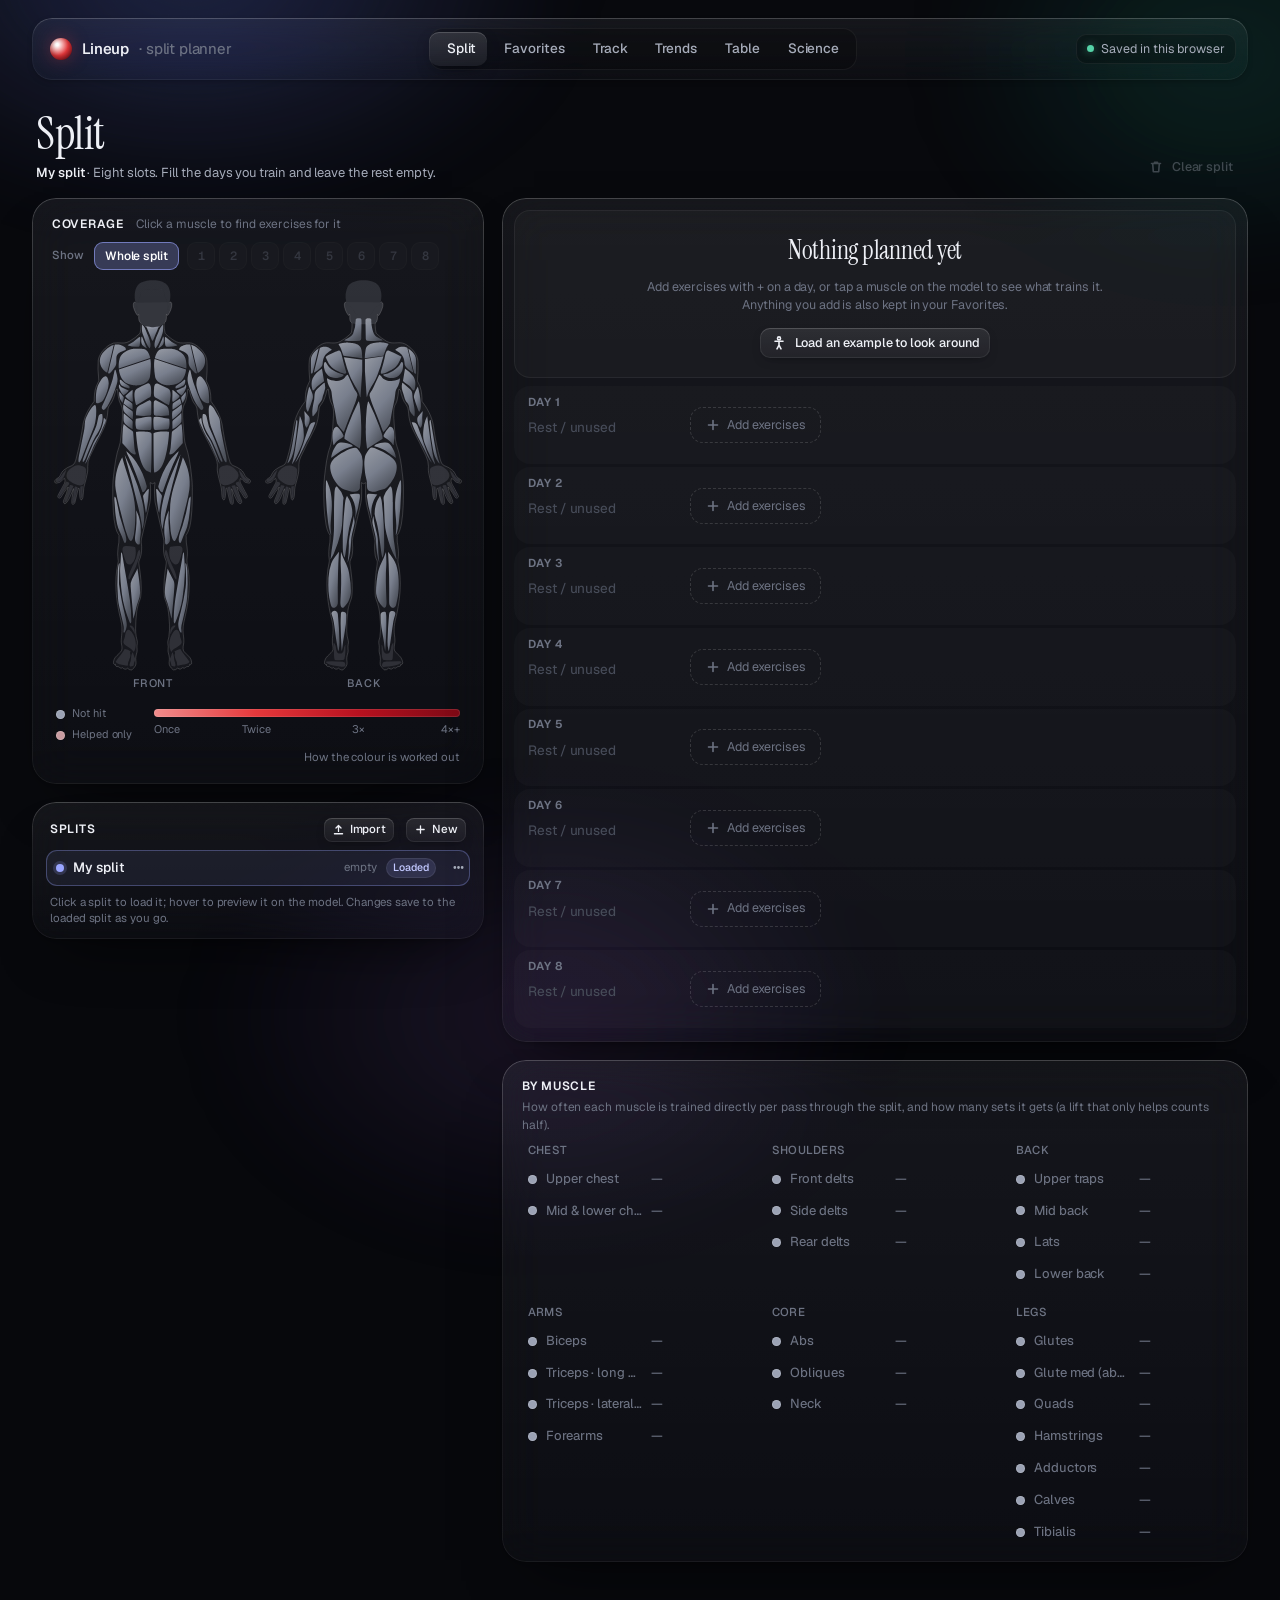
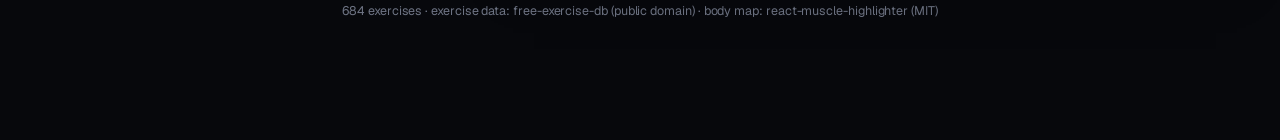
==== Lineup.html @ d013abcc "Lineup: split planner and lift tracker Plan a lifting split on a body that turns red where you train" ====
<!doctype html>
<!--
Lineup. One file: page, styles, fonts, code and data.

Exercise names, instructions and photos: free-exercise-db (public domain / Unlicense), github.com/yuhonas/free-exercise-db
Body map paths: react-muscle-highlighter 1.2.0, MIT License, Copyright (c) 2024 My Muscle Contributors.
  Permission is hereby granted, free of charge, to any person obtaining a copy of this software and associated
  documentation files (the "Software"), to deal in the Software without restriction, including without limitation
  the rights to use, copy, modify, merge, publish, distribute, sublicense, and/or sell copies of the Software, and
  to permit persons to whom the Software is furnished to do so, subject to the following conditions: The above
  copyright notice and this permission notice shall be included in all copies or substantial portions of the
  Software. THE SOFTWARE IS PROVIDED "AS IS", WITHOUT WARRANTY OF ANY KIND, EXPRESS OR IMPLIED, INCLUDING BUT NOT
  LIMITED TO THE WARRANTIES OF MERCHANTABILITY, FITNESS FOR A PARTICULAR PURPOSE AND NONINFRINGEMENT. IN NO EVENT
  SHALL THE AUTHORS OR COPYRIGHT HOLDERS BE LIABLE FOR ANY CLAIM, DAMAGES OR OTHER LIABILITY, WHETHER IN AN ACTION
  OF CONTRACT, TORT OR OTHERWISE, ARISING FROM, OUT OF OR IN CONNECTION WITH THE SOFTWARE OR THE USE OR OTHER
  DEALINGS IN THE SOFTWARE.
Fonts: Geist and Geist Mono (Vercel), Instrument Serif; SIL Open Font License 1.1.
-->

<html lang="en">
<head>
  <meta charset="utf-8">
  <meta name="viewport" content="width=device-width, initial-scale=1, viewport-fit=cover">
  <meta name="theme-color" content="#07080c">
  <title>Lineup</title>
  <link rel="icon" href="data:image/svg+xml,<svg xmlns='http://www.w3.org/2000/svg' viewBox='0 0 32 32'><defs><radialGradient id='g' cx='.32' cy='.3' r='.8'><stop offset='0' stop-color='%23fff'/><stop offset='.22' stop-color='%23f6c4c4'/><stop offset='.55' stop-color='%23e5383b'/><stop offset='1' stop-color='%237d0915'/></radialGradient></defs><circle cx='16' cy='16' r='14' fill='url(%23g)'/></svg>">
  <style>
/* ==========================================================================
   Lineup: design system (Draftboard's foundations: dark glass, aurora, grain)
   The red on the body is the colour. Everything else stays quiet.
   ========================================================================== */

@font-face { font-family: "Geist"; src: url("[data-uri]") format("woff2"); font-weight: 100 900; font-display: swap; }
@font-face { font-family: "Geist Mono"; src: url("[data-uri]") format("woff2"); font-weight: 100 900; font-display: swap; }
@font-face { font-family: "Instrument Serif"; src: url("[data-uri]") format("woff2"); font-weight: 400; font-display: swap; }
@font-face { font-family: "Instrument Serif"; src: url("[data-uri]") format("woff2"); font-weight: 400; font-style: italic; font-display: swap; }

:root {
  color-scheme: dark;

  /* surfaces */
  --bg: #07080c;
  --glass: rgba(255, 255, 255, 0.045);
  --glass-2: rgba(255, 255, 255, 0.07);
  --glass-3: rgba(255, 255, 255, 0.10);
  --line: rgba(255, 255, 255, 0.075);
  --line-2: rgba(255, 255, 255, 0.13);
  --hair: rgba(255, 255, 255, 0.06);

  /* ink */
  --ink-1: #eef0f6;
  --ink-2: #a6acba;
  --ink-3: #6d7383;
  --ink-4: #474c59;

  /* accent: a cool aurora, used sparingly */
  --accent: #9aa5ff;
  --accent-2: #7fe0cc;
  --accent-grad: linear-gradient(135deg, #b3bbff 0%, #8e9aff 42%, #78d9c6 100%);
  --accent-glow: rgba(142, 154, 255, 0.45);
  --warm: #f2b65e;

  /* status */
  --good: #55d3a7;
  --warn: #f2b65e;
  --bad: #ff8080;

  /* the body: silver until trained, then one red getting deeper (see js/metrics.js) */
  --silver: #9ba2b4;
  --heat-1: #f08c8c;
  --heat-2: #e5383b;
  --heat-3: #b8111f;
  /* charts: one series per chart, in the accent */
  --series: #9aa5ff;

  /* type */
  --font-ui: "Geist", ui-sans-serif, system-ui, -apple-system, "Segoe UI", sans-serif;
  --font-display: "Instrument Serif", "Iowan Old Style", Georgia, serif;
  --font-mono: "Geist Mono", ui-monospace, "Cascadia Mono", monospace;

  /* shape */
  --r-xl: 24px;
  --r-lg: 18px;
  --r-md: 12px;
  --r-sm: 8px;

  /* motion */
  --ease-out: cubic-bezier(.16, 1, .3, 1);
  --ease-in-out: cubic-bezier(.65, 0, .35, 1);
  --spring: linear(0, 0.009, 0.035 2.1%, 0.141 4.4%, 0.723 12.9%, 0.938 16.7%, 1.017 19.4%, 1.077 22.5%, 1.098 25.3%, 1.097 28.2%, 1.072 32.4%, 1.006 41.4%, 0.987 47.2%, 0.985 50%, 1.002 66.2%, 1);
  --spring-soft: linear(0, 0.006, 0.025 2.8%, 0.101 6.1%, 0.539 18.9%, 0.721 25.3%, 0.849 31.5%, 0.937 38.1%, 0.968 41.8%, 0.991 45.7%, 1.006 50.1%, 1.015 55%, 1.017 63.9%, 1.001 85.9%, 1);
  --t-fast: 140ms;
  --t-med: 280ms;
}

* { box-sizing: border-box; }
html, body { margin: 0; }
html { background: var(--bg); }
body {
  min-height: 100vh;
  background: var(--bg);
  color: var(--ink-1);
  font-family: var(--font-ui);
  font-size: 14px;
  line-height: 1.45;
  letter-spacing: -0.005em;
  -webkit-font-smoothing: antialiased;
  -moz-osx-font-smoothing: grayscale;
  font-feature-settings: "ss01", "cv11";
  overflow-x: hidden;
}
button, input, select, textarea { font: inherit; color: inherit; letter-spacing: inherit; }
::selection { background: rgba(154, 165, 255, 0.35); }
img { -webkit-user-drag: none; }
[hidden] { display: none !important; }

/* ---------- ambient light + grain ---------- */
.aurora { position: fixed; inset: -20vh -10vw; z-index: 0; pointer-events: none; filter: blur(60px) saturate(120%); opacity: 0.9; }
.aurora i { position: absolute; border-radius: 50%; display: block; animation: drift 38s var(--ease-in-out) infinite alternate; }
.aurora i:nth-child(1) { width: 60vw; height: 50vh; left: -5vw; top: -8vh; background: radial-gradient(closest-side, rgba(109, 124, 223, 0.30), transparent); }
.aurora i:nth-child(2) { width: 45vw; height: 45vh; right: -8vw; top: 4vh; background: radial-gradient(closest-side, rgba(45, 165, 139, 0.20), transparent); animation-duration: 46s; animation-delay: -12s; }
.aurora i:nth-child(3) { width: 55vw; height: 50vh; left: 25vw; bottom: -18vh; background: radial-gradient(closest-side, rgba(149, 101, 199, 0.16), transparent); animation-duration: 52s; animation-delay: -20s; }
@keyframes drift { to { transform: translate3d(4vw, 3vh, 0) scale(1.08); } }
.grain {
  position: fixed; inset: 0; z-index: 1; pointer-events: none; opacity: 0.06; mix-blend-mode: overlay;
  background-image: url("data:image/svg+xml;utf8,<svg xmlns='http://www.w3.org/2000/svg' width='220' height='220'><filter id='n'><feTurbulence type='fractalNoise' baseFrequency='.85' numOctaves='3' stitchTiles='stitch'/><feColorMatrix values='0 0 0 0 1  0 0 0 0 1  0 0 0 0 1  0 0 0 .9 0'/></filter><rect width='100%' height='100%' filter='url(%23n)'/></svg>");
}

/* ---------- glass primitives ---------- */
.glass {
  position: relative;
  background: linear-gradient(180deg, rgba(255, 255, 255, 0.058) 0%, rgba(255, 255, 255, 0.024) 100%);
  backdrop-filter: blur(22px) saturate(140%);
  -webkit-backdrop-filter: blur(22px) saturate(140%);
  border-radius: var(--r-xl);
  box-shadow: 0 30px 60px -32px rgba(0, 0, 0, 0.75), 0 2px 6px -2px rgba(0, 0, 0, 0.35);
}
.glass::before {
  content: ""; position: absolute; inset: 0; border-radius: inherit; padding: 1px; pointer-events: none;
  background: linear-gradient(180deg, rgba(255, 255, 255, 0.20), rgba(255, 255, 255, 0.06) 30%, rgba(255, 255, 255, 0.035) 70%, rgba(255, 255, 255, 0.06));
  -webkit-mask: linear-gradient(#000 0 0) content-box, linear-gradient(#000 0 0);
  -webkit-mask-composite: xor; mask-composite: exclude;
}

/* ---------- layout shell ---------- */
.shell { position: relative; z-index: 2; max-width: 1400px; margin: 0 auto; padding: 18px 32px 120px; }
.topbar {
  position: sticky; top: 14px; z-index: 50;
  display: grid; grid-template-columns: 1fr auto 1fr; align-items: center; gap: 16px;
  padding: 10px 12px 10px 18px; border-radius: 20px; margin-bottom: 30px;
}
.brand { display: flex; align-items: center; gap: 10px; font-weight: 560; font-size: 15px; letter-spacing: -0.01em; }
.brand-orb {
  width: 22px; height: 22px; border-radius: 50%;
  background: radial-gradient(circle at 32% 30%, #fff 0 6%, #f6c4c4 20%, #e5383b 52%, #7d0915 92%);
  box-shadow: 0 0 18px -2px rgba(229, 56, 59, 0.5), inset 0 -2px 6px rgba(0, 0, 0, 0.35);
}
.brand span { color: var(--ink-3); font-weight: 450; }
.top-right { display: flex; justify-content: flex-end; align-items: center; gap: 10px; }
.status { display: inline-flex; align-items: center; gap: 7px; height: 30px; padding: 0 11px; border-radius: 10px; font-size: 12.5px; color: var(--ink-2); background: rgba(0, 0, 0, 0.25); box-shadow: inset 0 0 0 1px var(--hair); white-space: nowrap; }
.status .dot { width: 7px; height: 7px; border-radius: 50%; background: var(--good); box-shadow: 0 0 10px -1px var(--good); transition: background var(--t-med); }
.status[data-s="saving"] .dot { background: var(--accent); box-shadow: 0 0 10px -1px var(--accent); animation: pulse 900ms var(--ease-in-out) infinite alternate; }
.status[data-s="error"] .dot, .status[data-s="older"] .dot { background: var(--warn); box-shadow: 0 0 10px -1px var(--warn); }
.status .where { margin-left: -3px; }
.status:not([data-s="saved"]) .where { display: none; }
.pop .menu-note { padding: 2px 10px 6px; font-size: 12px; line-height: 1.45; color: var(--ink-3); }
.pop .menu-note.small { padding: 4px 10px 4px; font-size: 11px; color: var(--ink-4); }
/* the one note about your data (an older copy of the file was opened), under the top bar */
#notices:empty { display: none; }
#notices { display: grid; gap: 10px; margin: -14px 0 22px; }
.notice {
  display: flex; align-items: center; gap: 12px; padding: 11px 12px 11px 15px; border-radius: 14px; font-size: 13px; line-height: 1.5; color: var(--ink-2);
  background: linear-gradient(180deg, rgba(255, 255, 255, 0.05), rgba(255, 255, 255, 0.025)); box-shadow: inset 0 0 0 1px var(--line-2);
  backdrop-filter: blur(18px); -webkit-backdrop-filter: blur(18px); animation: optIn 320ms var(--ease-out) both;
}
.notice > svg { flex: none; width: 16px; height: 16px; color: var(--ink-3); }
.notice p { margin: 0; flex: 1; min-width: 0; }
.notice p b { color: var(--ink-1); font-weight: 560; }
.notice .acts { display: flex; align-items: center; gap: 6px; flex: none; }
.notice.warn { background: linear-gradient(180deg, rgba(242, 182, 94, 0.09), rgba(242, 182, 94, 0.04)); box-shadow: inset 0 0 0 1px rgba(242, 182, 94, 0.28); }
.notice.warn > svg { color: #f2b65e; }
@media (max-width: 640px) {
  .notice { display: grid; grid-template-columns: 16px minmax(0, 1fr); align-items: start; gap: 8px 10px; }
  .notice > svg { margin-top: 3px; }
  .notice .acts { grid-column: 2; }
}
.status[role="button"] { cursor: pointer; transition: color var(--t-fast), background var(--t-fast); }
.status[role="button"]:hover, .status[role="button"]:focus-visible { color: var(--ink-1); background: rgba(255, 255, 255, 0.06); }
@keyframes pulse { to { opacity: 0.35; } }

/* segmented control with a sliding glass indicator */
.seg { position: relative; display: inline-flex; padding: 4px; border-radius: 14px; background: rgba(0, 0, 0, 0.25); box-shadow: inset 0 0 0 1px var(--hair); }
.seg button {
  position: relative; z-index: 1; border: 0; background: none; cursor: pointer; display: inline-flex; align-items: center; gap: 6px;
  padding: 7px 14px; border-radius: 10px; color: var(--ink-2); font-weight: 500; font-size: 13.5px;
  transition: color var(--t-med) var(--ease-out), transform var(--t-fast) var(--spring);
}
.seg button:hover { color: var(--ink-1); }
.seg button[aria-pressed="true"] { color: var(--ink-1); }
.seg button:active { transform: scale(0.96); }
.seg .ind {
  position: absolute; z-index: 0; top: 4px; bottom: 4px; left: 0; width: 0; border-radius: 10px;
  background: linear-gradient(180deg, rgba(255, 255, 255, 0.13), rgba(255, 255, 255, 0.06));
  box-shadow: inset 0 1px 0 rgba(255, 255, 255, 0.16), 0 6px 16px -6px rgba(0, 0, 0, 0.6);
  transition: transform 520ms var(--spring-soft), width 520ms var(--spring-soft);
}
.seg.small button { padding: 5px 11px; font-size: 12.5px; }

/* ---------- buttons ---------- */
.btn {
  display: inline-flex; align-items: center; justify-content: center; gap: 8px;
  height: 36px; padding: 0 14px; border-radius: 12px; border: 0; cursor: pointer; white-space: nowrap;
  color: var(--ink-1); font-weight: 520; font-size: 13.5px;
  background: linear-gradient(180deg, rgba(255, 255, 255, 0.085), rgba(255, 255, 255, 0.035));
  box-shadow: inset 0 0 0 1px var(--line), inset 0 1px 0 rgba(255, 255, 255, 0.10), 0 4px 12px -6px rgba(0, 0, 0, 0.6);
  transition: transform 220ms var(--spring), box-shadow var(--t-med) var(--ease-out), background var(--t-med) var(--ease-out), opacity var(--t-med), color var(--t-med);
}
.btn:hover { background: linear-gradient(180deg, rgba(255, 255, 255, 0.12), rgba(255, 255, 255, 0.05)); box-shadow: inset 0 0 0 1px var(--line-2), inset 0 1px 0 rgba(255, 255, 255, 0.14), 0 8px 18px -8px rgba(0, 0, 0, 0.6); }
.btn:active { transform: scale(0.965) translateY(0.5px); transition-duration: 90ms; }
.btn:disabled { opacity: 0.45; pointer-events: none; }
.btn.primary {
  color: #0a0c14; font-weight: 600;
  background: var(--accent-grad); background-size: 160% 100%; background-position: 0% 0;
  box-shadow: inset 0 1px 0 rgba(255, 255, 255, 0.55), inset 0 -1px 0 rgba(0, 0, 0, 0.12), 0 10px 26px -10px var(--accent-glow);
  transition: transform 220ms var(--spring), background-position 600ms var(--ease-out), box-shadow var(--t-med);
}
.btn.primary:hover { background-position: 100% 0; box-shadow: inset 0 1px 0 rgba(255, 255, 255, 0.6), 0 14px 32px -10px var(--accent-glow); }
.btn.ghost { background: none; box-shadow: none; color: var(--ink-2); }
.btn.ghost:hover { color: var(--ink-1); background: var(--glass); }
.btn.sm { height: 30px; padding: 0 11px; font-size: 12.5px; border-radius: 10px; }
.btn.xs { height: 24px; padding: 0 8px; font-size: 11.5px; border-radius: 8px; gap: 5px; }
.icon-btn { width: 34px; padding: 0; }
.btn.sm.icon-btn { width: 30px; }
.btn.xs.icon-btn { width: 24px; }
.btn svg { width: 16px; height: 16px; flex: none; }
.btn.xs svg { width: 13px; height: 13px; }
.btn.danger:hover { color: var(--bad); }
.clear-btn.confirm { color: var(--bad); box-shadow: inset 0 0 0 1px color-mix(in oklab, var(--bad) 55%, transparent); background: color-mix(in oklab, var(--bad) 10%, transparent); }
.clear-btn:disabled { opacity: 0.35; cursor: default; }

/* ---------- inputs ---------- */
.input {
  height: 36px; padding: 0 12px; border-radius: 12px; border: 0; outline: none; color: var(--ink-1);
  background: rgba(0, 0, 0, 0.28); box-shadow: inset 0 0 0 1px var(--line);
  transition: box-shadow var(--t-med) var(--ease-out), background var(--t-med);
}
.input::placeholder, textarea::placeholder { color: var(--ink-3); }
.input:focus { box-shadow: inset 0 0 0 1px rgba(154, 165, 255, 0.55), 0 0 0 4px rgba(154, 165, 255, 0.12); background: rgba(0, 0, 0, 0.35); }
.search { position: relative; display: inline-flex; }
.search > svg { position: absolute; left: 11px; top: 50%; translate: 0 -50%; width: 15px; height: 15px; color: var(--ink-3); pointer-events: none; }
.search .input { padding-left: 34px; width: 100%; }
.search kbd { position: absolute; right: 9px; top: 50%; translate: 0 -50%; font: 500 11px var(--font-mono); color: var(--ink-3); padding: 1px 6px; border-radius: 6px; box-shadow: inset 0 0 0 1px var(--line-2); pointer-events: none; }
.search .input:focus + kbd { opacity: 0; }
:focus-visible { outline: 2px solid rgba(154, 165, 255, 0.7); outline-offset: 2px; }
.input:focus-visible, textarea:focus-visible { outline: none; }
input[type="number"] { -moz-appearance: textfield; }
input[type="number"]::-webkit-inner-spin-button, input[type="number"]::-webkit-outer-spin-button { -webkit-appearance: none; margin: 0; }

/* ---------- popovers / menus ---------- */
.pop {
  position: fixed; z-index: 100; min-width: 200px; max-height: min(460px, 72vh); overflow: auto;
  padding: 6px; border-radius: 16px;
  background: linear-gradient(180deg, rgba(30, 33, 44, 0.92), rgba(18, 20, 28, 0.94));
  backdrop-filter: blur(24px) saturate(150%); -webkit-backdrop-filter: blur(24px) saturate(150%);
  box-shadow: inset 0 0 0 1px var(--line-2), inset 0 1px 0 rgba(255, 255, 255, 0.10), 0 24px 60px -16px rgba(0, 0, 0, 0.8);
  transform-origin: var(--origin, top center);
  animation: popIn 260ms var(--spring-soft) both;
  scrollbar-width: thin;
}
.pop.out { animation: popOut 150ms var(--ease-out) both; }
@keyframes popIn { from { opacity: 0; transform: translateY(-6px) scale(0.96); } }
@keyframes popOut { to { opacity: 0; transform: translateY(-4px) scale(0.98); } }
.pop .opt {
  display: flex; align-items: center; gap: 10px; width: 100%; border: 0; background: none; cursor: pointer; text-align: left;
  padding: 8px 10px; border-radius: 10px; color: var(--ink-1); font-size: 13.5px;
  animation: optIn 320ms var(--ease-out) both; animation-delay: calc(var(--i, 0) * 12ms);
  transition: background var(--t-fast), color var(--t-fast);
}
.pop .opt:hover, .pop .opt.kb { background: rgba(255, 255, 255, 0.07); }
.pop .opt:disabled { color: var(--ink-4); cursor: default; background: none; }
.pop .opt svg { width: 15px; height: 15px; color: var(--ink-3); flex: none; }
.pop .opt .check { margin-left: auto; color: var(--accent); opacity: 0; }
.pop .opt[aria-selected="true"] .check { opacity: 1; }
.pop .opt.danger { color: var(--bad); }
.pop .opt.danger svg { color: var(--bad); }
.pop .opt .hint { margin-left: auto; color: var(--ink-3); font-size: 12px; }
.pop .sep { height: 1px; background: var(--hair); margin: 6px 4px; }
.pop .head { padding: 8px 10px 4px; font-size: 11.5px; color: var(--ink-3); font-weight: 500; display: flex; align-items: center; gap: 8px; }
@keyframes optIn { from { opacity: 0; transform: translateY(-3px); } }
.pop .search { display: flex; margin: 2px 2px 6px; }

/* ---------- typography ---------- */
.display { font-family: var(--font-display); font-weight: 400; letter-spacing: -0.01em; }
.sub { color: var(--ink-3); font-size: 12.5px; }
.eyebrow { font-size: 11.5px; color: var(--ink-3); font-weight: 520; letter-spacing: 0.02em; text-transform: uppercase; }
.num { font-variant-numeric: tabular-nums; }
.mono-t { font-family: var(--font-mono); font-size: 12px; }
.page-head { display: flex; align-items: flex-end; justify-content: space-between; gap: 18px; margin: 4px 4px 16px; }
.page-head h1 { margin: 0; font-size: 46px; line-height: 1; }
.page-head h2 { margin: 0; font-size: 36px; line-height: 1; }
.page-head .sub { margin-top: 8px; font-size: 13px; color: var(--ink-2); }
.page-head .sub b { color: var(--ink-1); font-weight: 540; }

.chip {
  display: inline-flex; align-items: center; gap: 6px; height: 24px; padding: 0 9px; border-radius: 999px;
  font-size: 12px; font-weight: 520; color: var(--ink-1); background: var(--glass-2); box-shadow: inset 0 0 0 1px var(--line);
  white-space: nowrap; border: 0;
}
.chip svg { width: 12px; height: 12px; }
.chip.good { color: var(--good); background: rgba(85, 211, 167, 0.10); box-shadow: inset 0 0 0 1px rgba(85, 211, 167, 0.22); }
.chip.muted { color: var(--ink-3); background: rgba(255, 255, 255, 0.03); }
.chip.warn { color: var(--warn); background: rgba(242, 182, 94, 0.09); box-shadow: inset 0 0 0 1px rgba(242, 182, 94, 0.24); }

/* entrance choreography */
.enter { animation: rise 640ms var(--ease-out) both; animation-delay: calc(var(--i, 0) * 50ms); }
@keyframes rise { from { opacity: 0; transform: translateY(10px); filter: blur(5px); } to { opacity: 1; transform: none; filter: blur(0); } }

/* smooth height expansion */
.collapse { display: grid; grid-template-rows: 0fr; transition: grid-template-rows 460ms var(--ease-out); }
.collapse > .inner { overflow: hidden; min-height: 0; }
.collapse.open { grid-template-rows: 1fr; }
.collapse > .inner > * { opacity: 0; transform: translateY(-6px); transition: opacity 260ms var(--ease-out), transform 360ms var(--ease-out); }
.collapse.open > .inner > * { opacity: 1; transform: none; transition-delay: 90ms; }

/* ---------- small shared bits ---------- */
#nav { justify-self: center; }
.head-actions { display: flex; align-items: center; gap: 8px; flex-wrap: wrap; justify-content: flex-end; }
.input.select { padding-right: 28px; appearance: none; -webkit-appearance: none; cursor: pointer; max-width: 100%;
  background-image: url("data:image/svg+xml;utf8,<svg xmlns='http://www.w3.org/2000/svg' viewBox='0 0 16 16' fill='none' stroke='%23a6acba' stroke-width='1.6' stroke-linecap='round' stroke-linejoin='round'><path d='m4 6 4 4 4-4'/></svg>");
  background-repeat: no-repeat; background-position: right 8px center; background-size: 14px; }
.input.select option, .input.select optgroup { background: #171a23; color: var(--ink-1); }
/* the muscle dropdown: group names are choices too, with their muscles indented under them */
.msel { display: inline-flex; align-items: center; width: 190px; text-align: left; font: inherit; font-size: 13.5px; color: var(--ink-1); }
.msel .ms-v { overflow: hidden; text-overflow: ellipsis; white-space: nowrap; }
.msel[aria-expanded="true"] { box-shadow: inset 0 0 0 1px rgba(154, 165, 255, 0.55), 0 0 0 4px rgba(154, 165, 255, 0.12); }
.pk-top .msel { width: 150px; }
.msel-pop {
  position: fixed; z-index: 120; overflow: auto; padding: 6px; border-radius: 14px; outline: none; scrollbar-width: thin;
  background: linear-gradient(180deg, rgba(30, 33, 44, 0.96), rgba(18, 20, 28, 0.97));
  backdrop-filter: blur(24px) saturate(150%); -webkit-backdrop-filter: blur(24px) saturate(150%);
  box-shadow: inset 0 0 0 1px var(--line-2), inset 0 1px 0 rgba(255, 255, 255, 0.10), 0 24px 60px -16px rgba(0, 0, 0, 0.85);
  transform-origin: var(--origin, top center); animation: popIn 200ms var(--spring-soft) both;
}
.ms-o { padding: 6px 10px; border-radius: 8px; font-size: 13px; line-height: 1.3; color: var(--ink-2); cursor: pointer; user-select: none; }
.ms-o.grp { margin-top: 4px; font-weight: 640; color: var(--ink-1); }
.ms-o.mus { padding-left: 24px; }
.ms-o.kb { background: rgba(255, 255, 255, 0.07); color: var(--ink-1); }
.ms-o[aria-selected="true"] { color: #fff; background: rgba(154, 165, 255, 0.22); }
.ms-o[aria-selected="true"].kb { background: rgba(154, 165, 255, 0.30); }
.input.date, .cell.date { color-scheme: dark; font-variant-numeric: tabular-nums; }
.input.wide { width: 100%; }
.grow { flex: 1; }
.link { border: 0; background: none; padding: 0; color: var(--ink-1); cursor: pointer; font: inherit; text-align: left; }
.link:hover { color: #c3c9ff; text-decoration: underline; text-underline-offset: 3px; }
.chip .sw, .cov-row .sw { width: 9px; height: 9px; border-radius: 50%; flex: none; background: var(--silver); box-shadow: inset 0 0 0 1px rgba(255, 255, 255, 0.18); }
.chips { display: flex; flex-wrap: wrap; gap: 6px; }
.ss-t { font-size: 12px; font-weight: 600; letter-spacing: 0.06em; text-transform: uppercase; color: var(--ink-1); }
.h-section { font-size: 14px; font-weight: 560; letter-spacing: -0.01em; }
.page-head.sub-head { margin-top: 44px; }
.foot-note { text-align: center; margin-top: 40px; }
.card { padding: 22px 24px; }
.loading { display: grid; place-items: center; min-height: 50vh; color: var(--ink-3); gap: 12px; }
.spinner { width: 26px; height: 26px; border-radius: 50%; border: 2px solid rgba(255, 255, 255, 0.1); border-top-color: var(--accent); animation: spin 800ms linear infinite; }
@keyframes spin { to { transform: rotate(360deg); } }
.empty { display: grid; justify-items: center; gap: 8px; text-align: center; padding: 26px 16px 22px; color: var(--ink-2); }
.empty .display { font-size: 26px; color: var(--ink-1); }
.empty .sub { max-width: 460px; }
.empty .btn { margin-top: 6px; }

/* ==========================================================================
   Exercise tile: a crop of the body with the trained muscles lit
   ========================================================================== */
.xf {
  --sz: 64px;
  position: relative; flex: none; width: var(--sz); height: var(--sz);
  border-radius: calc(var(--sz) * 0.22);
  background: radial-gradient(120% 120% at 28% 12%, rgba(255, 255, 255, 0.10), rgba(255, 255, 255, 0.02) 62%), #10121a;
  box-shadow: 0 10px 18px -12px rgba(0, 0, 0, 0.9);
  transition: transform 320ms var(--spring), box-shadow var(--t-med) var(--ease-out);
}
.xf::after { /* glass ring: bright on top, deep at the bottom */
  content: ""; position: absolute; inset: 0; border-radius: inherit; padding: 1.5px; pointer-events: none;
  background: linear-gradient(165deg, rgba(255, 255, 255, 0.42), rgba(255, 255, 255, 0.12) 40%, rgba(255, 255, 255, 0.05));
  -webkit-mask: linear-gradient(#000 0 0) content-box, linear-gradient(#000 0 0);
  -webkit-mask-composite: xor; mask-composite: exclude;
}
.xf .port { display: block; width: 100%; height: 100%; border-radius: inherit; object-fit: cover; }
.xf.blank { background: rgba(255, 255, 255, 0.03); box-shadow: inset 0 0 0 1px var(--line); }
.xf .eqb {
  position: absolute; top: -5px; right: -5px; z-index: 2; width: clamp(17px, calc(var(--sz) * 0.32), 24px); aspect-ratio: 1; border-radius: 34%;
  display: grid; place-items: center; color: var(--ink-2); background: rgba(16, 18, 26, 0.94); box-shadow: inset 0 0 0 1px var(--line-2), 0 2px 5px -1px rgba(0, 0, 0, 0.6);
}
.xf .eqb svg { width: 72%; height: 72%; }
.xf .mk { position: absolute; left: -5px; top: -5px; z-index: 2; width: 17px; height: 17px; border-radius: 6px; display: grid; place-items: center; box-shadow: 0 2px 6px -1px rgba(0, 0, 0, 0.6); }
.xf .mk svg { width: 11px; height: 11px; stroke-width: 2.2; }
.xf .mk.in-split { background: linear-gradient(180deg, #9ff0de, #6fd6c1); color: #0b1512; }
.xf .mk.is-fav { background: linear-gradient(180deg, #ffe1ad, #f2b65e); color: #2a1a00; }
.xf .sets {
  position: absolute; left: 3px; bottom: 3px; z-index: 2;
  font: 650 9.5px/1 var(--font-mono); letter-spacing: 0.02em; padding: 3px 4px 2px; border-radius: 5px;
  color: #e6e9f2; background: rgba(8, 9, 14, 0.82); box-shadow: inset 0 0 0 1px var(--line-2);
}

/* tile + name */
.bx {
  display: grid; justify-items: center; align-content: start; gap: 6px; padding: 8px 2px 5px; width: 78px; border-radius: 14px; border: 0; background: none; cursor: pointer;
  color: var(--ink-2); font-size: 11.5px; min-width: 0;
  transition: background var(--t-fast), color var(--t-fast);
}
.bx:hover { background: rgba(255, 255, 255, 0.04); color: var(--ink-1); }
.bx:hover .xf { transform: translateY(-2px); }
.bx .nm { display: -webkit-box; -webkit-line-clamp: 2; -webkit-box-orient: vertical; overflow: hidden; text-align: center; line-height: 1.22; max-width: 100%; padding: 0 2px; min-height: 2.44em; }
.bx .cap { margin-top: -3px; font: 500 10px/1 var(--font-mono); color: var(--ink-3); }
.bx-wrap { position: relative; transition: opacity var(--t-med); }
.bx-wrap.dragging { opacity: 0.4; }
.bx-wrap.dim { opacity: 0.25; }
.bx-wrap.before::before { content: ""; position: absolute; left: -3px; top: 8px; bottom: 30px; width: 2px; border-radius: 2px; background: var(--accent); box-shadow: 0 0 10px var(--accent-glow); }
.bx-wrap .rx {
  position: absolute; top: 2px; left: 4px; z-index: 3; width: 20px; height: 20px; border-radius: 7px; border: 0; cursor: pointer;
  display: grid; place-items: center; color: var(--ink-2); background: rgba(10, 12, 18, 0.88); box-shadow: inset 0 0 0 1px var(--line-2);
  opacity: 0; transition: opacity var(--t-fast), color var(--t-fast);
}
.bx-wrap .rx svg { width: 11px; height: 11px; }
.bx-wrap:hover .rx, .bx-wrap .rx:focus-visible { opacity: 1; }
.bx-wrap .rx:hover { color: var(--bad); }
.bx-wrap .rx.star { top: 3px; left: 4px; width: 17px; height: 17px; border-radius: 6px; }
.bx-wrap .rx.star:hover { color: #f2b65e; }
.bx-wrap .rx.star.on { opacity: 1; background: linear-gradient(180deg, #ffe1ad, #f2b65e); color: #2a1a00; box-shadow: 0 2px 6px -1px rgba(0, 0, 0, 0.6); }

/* panels + rows (days on Split, muscle groups on Favorites) */
.box-panel { padding: 18px 20px 22px; }
.box-toolbar { display: flex; flex-wrap: wrap; align-items: center; gap: 10px; margin-bottom: 18px; }
.box-toolbar .search { flex: 1 1 260px; max-width: 380px; }
.lanes { display: grid; gap: 3px; }
.lane {
  display: grid; grid-template-columns: 148px minmax(0, 1fr); gap: 14px; align-items: center;
  padding: 4px 10px 4px 14px; border-radius: 16px; background: rgba(255, 255, 255, 0.018); box-shadow: inset 0 0 0 1px transparent;
  transition: background var(--t-fast), box-shadow var(--t-fast);
}
.lane:hover { background: rgba(255, 255, 255, 0.03); }
.lane.over { background: rgba(154, 165, 255, 0.08); box-shadow: inset 0 0 0 1px rgba(154, 165, 255, 0.45); }
/* picking days to show on the model: the picked rows are outlined, the rest step back */
.days .lane:not(.empty-lane) { cursor: pointer; }
.days .lane .day-name { cursor: text; }
.days .lane-label .ln, .days .lane-label .lc { user-select: none; }
.lane.shown { background: rgba(154, 165, 255, 0.07); box-shadow: inset 0 0 0 1px rgba(154, 165, 255, 0.42); }
.lane.shown:hover { background: rgba(154, 165, 255, 0.10); }
.lane.shown .lane-label .ln { color: #c3c9ff; }
.lanes.filtering .lane:not(.shown) > * { opacity: 0.42; transition: opacity var(--t-med); }
.lanes.filtering .lane:not(.shown):hover > *, .lanes.filtering .lane:not(.shown):focus-within > * { opacity: 1; }
.lane-label { display: grid; gap: 2px; align-self: center; min-width: 0; }
.lane-label .ln { display: flex; align-items: center; gap: 4px; min-height: 24px; font-size: 11.5px; font-weight: 640; letter-spacing: 0.07em; text-transform: uppercase; color: var(--ink-1); }
.lane-more { opacity: 0.4; color: var(--ink-2); transition: opacity var(--t-fast), color var(--t-fast), background var(--t-fast); }
.lane:hover .lane-more, .lane-more:focus-visible { opacity: 1; }
.im-note { padding: 2px 10px 6px; font-size: 11.5px; line-height: 1.45; color: var(--ink-3); white-space: normal; }
.lane-label .lc { display: flex; align-items: baseline; gap: 6px; color: var(--ink-3); font-size: 11.5px; min-height: 18px; }
.lane-label .lc b { font-size: 15px; font-weight: 560; color: var(--ink-2); }
.lane.empty-lane .lane-label .ln { color: var(--ink-3); }
.lane-units { display: flex; flex-wrap: wrap; align-items: flex-start; gap: 2px 2px; min-height: 52px; }
.lane.empty-lane .lane-units { align-items: center; }
.day-name {
  width: 100%; border: 0; outline: none; background: none; padding: 2px 5px; margin-left: -5px; border-radius: 7px;
  font-size: 13.5px; font-weight: 540; color: var(--ink-1); transition: background var(--t-fast);
}
.day-name::placeholder { color: var(--ink-4); font-weight: 450; }
.day-name:hover { background: rgba(255, 255, 255, 0.04); }
.day-name:focus { background: rgba(0, 0, 0, 0.25); box-shadow: inset 0 0 0 1px rgba(154, 165, 255, 0.4); }
.lane-add {
  width: 40px; height: 40px; border-radius: 13px; border: 1px dashed rgba(255, 255, 255, 0.14); background: none; cursor: pointer; color: var(--ink-3);
  display: inline-flex; align-items: center; justify-content: center; gap: 6px; margin: 18px 0 0 8px; font-size: 12.5px; align-self: flex-start;
  transition: border-color var(--t-med), color var(--t-med), background var(--t-med), opacity var(--t-med);
}
.lane-add svg { width: 16px; height: 16px; }
.lane-add:hover { border-color: rgba(154, 165, 255, 0.55); color: var(--ink-1); background: rgba(154, 165, 255, 0.06); }
.lane:not(.empty-lane) .lane-add { opacity: 0.45; }
.lane:hover .lane-add, .lane-add:focus-visible { opacity: 1; }
.lane.empty-lane .lane-add { width: auto; padding: 0 14px; margin: 0; align-self: center; height: 36px; }

/* ==========================================================================
   Split: the model + the days
   ========================================================================== */
.split-grid { display: grid; grid-template-columns: 452px minmax(0, 1fr); gap: 18px; align-items: start; }
.split-left { display: grid; gap: 18px; align-content: start; }
.split-left.stick { position: sticky; top: 88px; }
.split-right { display: grid; gap: 18px; min-width: 0; }
.cover { padding: 18px 18px 16px; }
.cover-head { display: flex; flex-wrap: wrap; align-items: baseline; gap: 4px 12px; padding: 0 2px; margin-bottom: 8px; }
.cover-head .sub { font-size: 12px; }
.cover-head .grow { flex: 1; }
.cover.previewing .cover-head .sub { color: #c3c9ff; }

/* saved splits */
.splits-card { padding: 16px 14px 12px; }
.splits-card .cover-head { align-items: center; padding: 0 4px; }
.splits-card .cover-head .btn svg { width: 13px; height: 13px; }
.sp-list { display: grid; gap: 2px; }
.sp-row { display: flex; align-items: center; gap: 2px; border-radius: 11px; transition: background var(--t-fast), box-shadow var(--t-fast); }
.sp-row:hover { background: rgba(255, 255, 255, 0.04); }
.sp-row.on { background: rgba(154, 165, 255, 0.08); box-shadow: inset 0 0 0 1px rgba(154, 165, 255, 0.32); }
.sp-main { flex: 1; min-width: 0; display: flex; align-items: center; gap: 9px; padding: 8px 8px 8px 10px; border: 0; background: none; cursor: pointer; text-align: left; font: inherit; color: var(--ink-2); border-radius: 11px; }
.sp-row.on .sp-main { cursor: default; color: var(--ink-1); }
.sp-main .dot { width: 8px; height: 8px; border-radius: 50%; flex: none; box-shadow: inset 0 0 0 1.5px var(--ink-4); }
.sp-row.on .sp-main .dot { background: #9aa5ff; box-shadow: 0 0 0 3px rgba(154, 165, 255, 0.18); }
.sp-main .nm { font-size: 13.5px; font-weight: 540; overflow: hidden; text-overflow: ellipsis; white-space: nowrap; min-width: 0; }
.sp-main .mt { margin-left: auto; font-size: 11.5px; color: var(--ink-3); white-space: nowrap; flex: none; }
.sp-main .chip.loaded { flex: none; height: 20px; padding: 0 7px; font-size: 10.5px; color: #c3c9ff; background: rgba(154, 165, 255, 0.14); }
.sp-more { opacity: 0.45; flex: none; }
.sp-row:hover .sp-more, .sp-row.on .sp-more, .sp-more:focus-visible { opacity: 1; }
.sp-note { margin: 8px 4px 0; font-size: 11.5px; line-height: 1.45; color: var(--ink-3); }
.input.sp-name { height: 30px; width: 190px; font-size: 13px; padding: 0 9px; }
.page-head .split-name { color: var(--ink-1); }

/* share and import */
.share { display: grid; gap: 10px; padding: 8px 8px 6px; }
.share .sh-t { font-size: 14.5px; font-weight: 580; color: var(--ink-1); }
.share .sh-sub, .share .sh-what { font-size: 12.5px; line-height: 1.5; color: var(--ink-3); white-space: normal; }
.share .sh-err { font-size: 12.5px; line-height: 1.45; color: var(--bad); }
.share .sh-err:empty { display: none; }
.input.code { width: 100%; height: auto; min-height: 76px; padding: 9px 10px; resize: vertical; font: 11.5px/1.45 var(--font-mono); word-break: break-all; color: var(--ink-2); }
.share .sh-acts { display: flex; flex-wrap: wrap; align-items: center; gap: 8px; }
.fav-prev { display: grid; grid-template-columns: repeat(2, minmax(0, 1fr)); gap: 4px 10px; max-height: 264px; overflow: auto; scrollbar-width: thin; padding: 2px; }
.fav-prev .fp { display: flex; align-items: center; gap: 8px; min-width: 0; font-size: 12.5px; color: var(--ink-1); }
.fav-prev .fp span { overflow: hidden; text-overflow: ellipsis; white-space: nowrap; }
.fav-prev .fp.have { opacity: 0.5; }
.cover-head .chip.scope { align-self: center; color: #c3c9ff; background: rgba(154, 165, 255, 0.14); box-shadow: inset 0 0 0 1px rgba(154, 165, 255, 0.4); }
.cover-show { display: flex; flex-wrap: wrap; align-items: center; gap: 6px 8px; padding: 0 2px; margin: 2px 0 10px; }
/* while another split is previewed, the day picks (which belong to the loaded split) step back */
.cover.previewing .cover-show { opacity: 0.35; transition: opacity var(--t-fast); }
.cover-show .lbl { font-size: 11.5px; color: var(--ink-3); font-weight: 520; margin-right: 2px; }
.cover-show .all {
  height: 28px; padding: 0 11px; border-radius: 9px; border: 0; cursor: pointer; font: 540 12px var(--font-ui); color: var(--ink-2); white-space: nowrap;
  background: rgba(255, 255, 255, 0.04); box-shadow: inset 0 0 0 1px var(--hair); transition: background var(--t-fast), color var(--t-fast);
}
.cover-show .all:hover { background: rgba(255, 255, 255, 0.10); color: var(--ink-1); }
.cover-show .all[aria-pressed="true"] { color: #fff; background: rgba(154, 165, 255, 0.26); box-shadow: inset 0 0 0 1px rgba(154, 165, 255, 0.6); }
.days { padding: 12px 12px 14px; }
.split-empty { display: grid; justify-items: center; gap: 8px; text-align: center; padding: 22px 16px 20px; margin-bottom: 8px; color: var(--ink-2); border-radius: 16px; background: rgba(255, 255, 255, 0.025); box-shadow: inset 0 0 0 1px var(--hair); }
.split-empty .display { font-size: 26px; color: var(--ink-1); }
.split-empty .sub { max-width: 480px; }
.split-empty .btn { margin-top: 6px; }

/* the body */
@property --c { syntax: "<color>"; inherits: true; initial-value: #9ba2b4; }
.bodymap { display: grid; grid-template-columns: 1fr 1fr; gap: 6px; }
.bm-view { margin: 0; display: grid; justify-items: center; gap: 2px; }
.bm-view figcaption { font-size: 11px; color: var(--ink-3); font-weight: 520; letter-spacing: 0.05em; text-transform: uppercase; }
.bm-svg { display: block; width: 100%; height: auto; overflow: visible; }
.bm-grad { --c: var(--silver); transition: --c 560ms var(--ease-out); }
.bm-grad .g0 { stop-color: color-mix(in oklab, var(--c) 62%, white); }
.bm-grad .g1 { stop-color: var(--c); }
.bm-grad .g2 { stop-color: color-mix(in oklab, var(--c) 70%, black); }
.bm-out { fill: rgba(255, 255, 255, 0.03); stroke: rgba(255, 255, 255, 0.16); stroke-width: 1px; vector-effect: non-scaling-stroke; }
.bm-base path { fill: rgba(214, 220, 235, 0.13); }
.mz { opacity: 0.74; stroke: rgba(255, 255, 255, 0.0); stroke-width: 1px; vector-effect: non-scaling-stroke; transition: opacity 420ms var(--ease-out), filter var(--t-fast); }
.mz.lit { opacity: 1; }
.pickable .mz { cursor: pointer; }
.mz.hov { opacity: 1; stroke: rgba(255, 255, 255, 0.95); stroke-width: 1.4px; filter: brightness(1.18); }
.mz.sel { opacity: 1; stroke: #c3c9ff; stroke-width: 1.8px; }
.bodymap.previewing .mz:not(.pv1):not(.pv2) { opacity: 0.22; }
.mz.pv1 { opacity: 1; stroke: #fff; stroke-width: 1.6px; filter: brightness(1.15); }
.mz.pv2 { opacity: 0.85; stroke: rgba(255, 255, 255, 0.55); stroke-width: 1px; }
.bodymap.mini { max-width: 190px; gap: 2px; }
.bodymap.mini figcaption { display: none; }
.bodymap.mini .mz { opacity: 0.4; }
.bodymap.mini .mz.lit { opacity: 1; }
.bm-tip {
  position: fixed; z-index: 110; pointer-events: none; opacity: 0; display: grid; gap: 1px; padding: 7px 10px; border-radius: 10px; font-size: 12px; white-space: nowrap;
  background: rgba(20, 22, 30, 0.96); box-shadow: inset 0 0 0 1px var(--line-2), 0 10px 24px -8px rgba(0, 0, 0, 0.8); transition: opacity var(--t-fast);
}
.bm-tip.on { opacity: 1; }
.bm-tip b { font-weight: 560; font-size: 13px; }
.bm-tip span { color: var(--ink-2); }

.legend { margin: 14px 6px 2px; display: grid; grid-template-columns: auto minmax(0, 1fr); gap: 6px 22px; align-items: start; }
.legend .keys { display: grid; gap: 5px; font-size: 11px; color: var(--ink-3); }
.legend .key { display: inline-flex; align-items: center; gap: 7px; white-space: nowrap; }
.legend .key .sw { width: 9px; height: 9px; border-radius: 50%; flex: none; box-shadow: inset 0 0 0 1px rgba(255, 255, 255, 0.18); }
.legend .scale { padding-top: 3px; }
.legend .bar { height: 8px; border-radius: 99px; box-shadow: inset 0 0 0 1px rgba(255, 255, 255, 0.10); }
.legend .ticks { position: relative; height: 18px; margin-top: 5px; font-size: 11px; color: var(--ink-3); }
.legend .ticks span { position: absolute; top: 0; translate: -50% 0; white-space: nowrap; }
.legend .ticks span:first-child { translate: 0 0; }
.legend .ticks span:last-child { translate: -100% 0; }
.legend .how { grid-column: 1 / -1; justify-self: end; font-size: 11.5px; color: var(--ink-3); }

/* by muscle */
.cov-card { padding: 18px 18px 14px; }
.cov-cols { display: grid; grid-template-columns: repeat(3, minmax(0, 1fr)); gap: 14px 22px; margin-top: 6px; }
.cov-group { display: grid; gap: 1px; align-content: start; }
.cov-group .eyebrow { padding: 0 8px 4px; }
.cov-row {
  display: grid; grid-template-columns: auto minmax(0, 1fr) auto 62px; align-items: center; gap: 9px; padding: 6px 8px; border: 0; border-radius: 9px; background: none; cursor: pointer;
  color: var(--ink-1); font-size: 13px; text-align: left; transition: background var(--t-fast);
}
.cov-row:hover, .cov-row.hov { background: rgba(255, 255, 255, 0.06); }
.cov-row .nm { overflow: hidden; text-overflow: ellipsis; white-space: nowrap; }
.cov-row .fq { font-weight: 600; color: var(--ink-1); }
.cov-row .st { color: var(--ink-3); font-size: 12px; text-align: right; }
.cov-row.none .nm, .cov-row.none .fq { color: var(--ink-3); font-weight: 450; }

/* ==========================================================================
   Picker + small menus
   ========================================================================== */
.pop.picker-pop { padding: 8px; overflow: hidden; display: flex; max-height: min(620px, 82vh); }
.picker { display: flex; flex-direction: column; gap: 6px; min-height: 0; width: 100%; }
.pk-top { display: grid; grid-template-columns: minmax(0, 1fr) auto; gap: 6px; }
.pk-top .search { margin: 0; }
.pk-top .select { max-width: 150px; }
.pk-zone { padding: 9px 11px; border-radius: 12px; background: rgba(255, 255, 255, 0.04); box-shadow: inset 0 0 0 1px var(--hair); font-size: 12.5px; color: var(--ink-2); line-height: 1.5; }
.pk-zone .zt { font-size: 14px; font-weight: 560; color: var(--ink-1); }
.pk-zone .zt span { display: block; font-size: 12px; font-weight: 450; color: var(--ink-3); }
.pk-zone .zs { margin-top: 3px; }
.pk-zone .zs b { color: var(--ink-1); }
.pk-zone .zs.zg { display: flex; flex-wrap: wrap; gap: 3px 12px; margin-top: 5px; }
.pk-zone .zs.zg span { white-space: nowrap; }
.pk-zone .zs.zg span.none, .pk-zone .zs.zg span.none b { color: var(--ink-3); font-weight: 450; }
.pk-hint { padding: 2px 4px; font-size: 12px; color: var(--ink-3); }
.pk-days { display: flex; align-items: center; gap: 9px; padding: 2px 4px; }
.pk-days .lbl { font-size: 11.5px; color: var(--ink-3); font-weight: 520; }
.pk-days .dname { font-size: 12px; color: var(--ink-2); overflow: hidden; text-overflow: ellipsis; white-space: nowrap; }
.pk-list { overflow: auto; min-height: 90px; scrollbar-width: thin; margin: 0 -2px; padding: 0 2px; }
.daypick { display: flex; gap: 4px; }
.daypick button {
  width: 28px; height: 28px; border-radius: 9px; border: 0; cursor: pointer; font: 560 12px var(--font-mono); color: var(--ink-3);
  background: rgba(255, 255, 255, 0.04); box-shadow: inset 0 0 0 1px var(--hair); transition: background var(--t-fast), color var(--t-fast), transform 200ms var(--spring);
}
.daypick button.used { color: var(--ink-1); }
.daypick button:hover:not(:disabled) { background: rgba(255, 255, 255, 0.10); }
.daypick button:active { transform: scale(0.92); }
.daypick button[aria-pressed="true"] { color: #fff; background: rgba(154, 165, 255, 0.26); box-shadow: inset 0 0 0 1px rgba(154, 165, 255, 0.6); }
.daypick button:disabled { opacity: 0.35; cursor: default; }
.assign-sub { padding: 10px 10px 4px; font-size: 11px; font-weight: 600; letter-spacing: 0.06em; text-transform: uppercase; color: var(--ink-2); }

.res-list { display: grid; gap: 1px; align-content: start; }
.res {
  display: grid; grid-template-columns: 38px minmax(0, 1fr) auto; align-items: center; gap: 12px;
  width: 100%; padding: 7px 8px; border: 0; border-radius: 12px; background: none; cursor: pointer; text-align: left; color: var(--ink-1);
  animation: optIn 280ms var(--ease-out) both; animation-delay: calc(var(--i, 0) * 10ms);
}
.res:hover { background: rgba(255, 255, 255, 0.07); }
.res.on { background: rgba(127, 224, 204, 0.06); }
.res .t { font-weight: 540; font-size: 13.5px; overflow: hidden; text-overflow: ellipsis; white-space: nowrap; }
.res .m { color: var(--ink-3); font-size: 12px; overflow: hidden; text-overflow: ellipsis; white-space: nowrap; }
.res .acts { display: flex; gap: 2px; align-items: center; }
.res .acts .chip.add { margin-left: 4px; }
.res .star.on { color: #f2b65e; }
.res .star:disabled { opacity: 1; }
.res-empty { padding: 14px 12px; color: var(--ink-3); font-size: 13px; }

.item-menu .im-row { display: flex; align-items: center; justify-content: space-between; gap: 10px; padding: 6px 10px; font-size: 13px; color: var(--ink-2); white-space: nowrap; }
.im-row { display: flex; align-items: center; gap: 12px; font-size: 13px; color: var(--ink-2); }
.item-menu .head { font-size: 13.5px; color: var(--ink-1); font-weight: 560; padding-bottom: 6px; }
.stepper { display: inline-flex; align-items: center; gap: 8px; }
.stepper b { min-width: 16px; text-align: center; font-size: 15px; color: var(--ink-1); }

/* ==========================================================================
   Track
   ========================================================================== */
.date-nav .input.date { width: 150px; height: 30px; border-radius: 10px; font-size: 13px; }
.date-note { margin-left: 4px; min-width: 60px; }
.day-filter { margin: 0 2px 14px; max-width: 100%; overflow-x: auto; scrollbar-width: none; }
.day-filter::-webkit-scrollbar { display: none; }
.day-filter .seg button { white-space: nowrap; }
.tcards { display: grid; gap: 12px; }
.tcard { padding: 14px 16px 16px; border-radius: 20px; }
.tc-head { display: flex; align-items: center; justify-content: space-between; gap: 12px; }
.tc-id { display: flex; align-items: center; gap: 14px; border: 0; background: none; color: inherit; cursor: pointer; text-align: left; padding: 0; min-width: 0; border-radius: 12px; }
.tc-id > span { display: grid; gap: 2px; min-width: 0; }
.tc-id .nm { font-size: 16px; font-weight: 560; letter-spacing: -0.01em; overflow: hidden; text-overflow: ellipsis; white-space: nowrap; }
.tc-id:hover .nm { color: #c3c9ff; }
.tc-body { display: grid; grid-template-columns: minmax(0, 1fr) auto; gap: 14px 22px; align-items: end; margin-top: 14px; }
.tc-right { display: flex; align-items: center; gap: 8px; flex: none; }
/* the cue: one quiet line above the sets, cut short with … if it's long (the whole thing shows on hover).
   It's a reminder, not a headline: neutral glass a step quieter than the set boxes, grey text, no colour. */
.tc-cue { margin-bottom: 10px; min-width: 0; }
.tc-cue .cue-t { display: inline-flex; align-items: center; gap: 7px; max-width: 100%; padding: 5px 11px 5px 9px; border: 0; border-radius: 10px; cursor: text; font: inherit; text-align: left;
  font-size: 12.5px; color: var(--ink-2); background: rgba(255, 255, 255, 0.022);
  box-shadow: inset 0 0 0 1px var(--hair), inset 0 1px 0 rgba(255, 255, 255, 0.035);
  backdrop-filter: blur(10px); -webkit-backdrop-filter: blur(10px); transition: background var(--t-fast), color var(--t-fast); }
.tc-cue .cue-t:hover { background: rgba(255, 255, 255, 0.045); color: var(--ink-1); }
.tc-cue .cue-t span { overflow: hidden; text-overflow: ellipsis; white-space: nowrap; min-width: 0; }
.tc-cue .cue-t svg, .cue-field svg { width: 13px; height: 13px; flex: none; color: var(--ink-3); }
.cue-field { display: flex; align-items: center; gap: 8px; padding-left: 9px; border-radius: 10px; background: rgba(255, 255, 255, 0.03); box-shadow: inset 0 0 0 1px var(--hair); }
.cue-field:focus-within { background: rgba(0, 0, 0, 0.22); box-shadow: inset 0 0 0 1px rgba(154, 165, 255, 0.35); }
.cue-field .input.cue-in { flex: 1; min-width: 0; height: 34px; padding: 0 10px 0 0; border: 0; background: none; box-shadow: none; font-size: 13.5px; }
.tc-cue .cue-field { max-width: 560px; }
.tc-addcue { opacity: 0; transition: opacity var(--t-fast); }
.tcard:hover .tc-addcue, .tc-addcue:focus-visible { opacity: 1; }
@media (hover: none) { .tc-addcue { opacity: 0.7; } }
.sheet .cue-notes .eyebrow + .cue-field { margin-bottom: 16px; }
.tc-sets { display: flex; flex-wrap: wrap; gap: 8px; align-items: center; }
.setin { display: inline-flex; align-items: center; gap: 5px; padding: 4px 5px 4px 9px; border-radius: 13px; background: rgba(255, 255, 255, 0.03); box-shadow: inset 0 0 0 1px var(--hair); }
.setin .n { font: 600 10.5px var(--font-mono); color: var(--ink-3); width: 9px; }
.setin .x { color: var(--ink-3); font-size: 12px; }
.setin .input { width: 60px; height: 34px; padding: 0 4px; text-align: center; border-radius: 9px; font-size: 14.5px; font-variant-numeric: tabular-nums; }
.setin .input::placeholder { color: var(--ink-4); }
.tcard.logged .setin { background: rgba(127, 224, 204, 0.04); box-shadow: inset 0 0 0 1px rgba(127, 224, 204, 0.16); }
.tc-last { margin-top: 10px; display: flex; flex-wrap: wrap; gap: 4px 8px; align-items: center; }
.tc-last b { color: var(--ink-1); font-weight: 540; }
.tc-stats { display: flex; gap: 8px; align-self: stretch; align-items: stretch; }
.tc-stats .none { align-self: center; padding: 0 6px; }
.tc-stat {
  width: 176px; display: grid; grid-template-columns: minmax(0, 1fr) auto; grid-template-areas: "k d" "b s"; gap: 6px 8px; align-items: center; align-content: center;
  padding: 10px 12px; border-radius: 14px; border: 0; cursor: pointer; text-align: left; color: inherit;
  background: rgba(255, 255, 255, 0.035); box-shadow: inset 0 0 0 1px var(--hair); transition: background var(--t-fast);
}
.tc-stat:hover { background: rgba(255, 255, 255, 0.06); }
.tc-stat .k { grid-area: k; font-size: 11px; color: var(--ink-3); font-weight: 520; white-space: nowrap; }
.tc-stat b { grid-area: b; font-size: 16px; font-weight: 560; letter-spacing: -0.02em; white-space: nowrap; }
.tc-stat .delta { grid-area: d; justify-self: end; }
.tc-stat .spark { grid-area: s; width: 62px; height: 24px; }
.tc-stat .was { grid-area: s; justify-self: end; font-size: 11.5px; color: var(--ink-3); white-space: nowrap; }
/* a trend as text: green going up, amber going down, grey when steady (Trends page, tiles) */
.trend { display: inline-flex; align-items: center; gap: 3px; font-weight: 560; font-variant-numeric: tabular-nums; white-space: nowrap; }
.trend svg { width: 13px; height: 13px; flex: none; }
.trend.up { color: var(--good); }
.trend.down { color: var(--warm); }
.trend.flat { color: var(--ink-2); font-weight: 500; }
.trend.none { color: var(--ink-3); font-weight: 450; }
.trend.big { font-size: 22px; letter-spacing: -0.02em; }
.trend.big svg { width: 17px; height: 17px; }
.trend.small { font-size: 12px; }
.stat-tiles .trend { display: flex; margin-top: 2px; font-size: 15.5px; letter-spacing: -0.02em; }

/* ==========================================================================
   Trends: progress by muscle group
   ========================================================================== */
.tr-grid { display: grid; grid-template-columns: 452px minmax(0, 1fr); gap: 18px; align-items: start; }
.tr-left { position: sticky; top: 88px; }
.tr-legend { position: relative; display: flex; flex-wrap: wrap; justify-content: center; gap: 2px 6px; margin: 10px 0 0; font-size: 11px; color: var(--ink-3); }
/* each colour in the key is a button: point at it (or tap it) for what it means */
.tr-legend .key { display: inline-flex; align-items: center; gap: 6px; padding: 4px 6px; border: 0; border-radius: 8px; background: none; color: inherit; font: inherit; cursor: help; transition: color var(--t-fast), background var(--t-fast); }
.tr-legend .key span { text-decoration: underline dotted rgba(255, 255, 255, 0.22); text-underline-offset: 3px; }
.tr-legend .key:hover, .tr-legend .key.on { color: var(--ink-1); background: rgba(255, 255, 255, 0.05); }
.tr-legend .key:focus-visible { outline: 1px solid var(--line-2); outline-offset: 0; }
.tr-ktip {
  position: absolute; left: 0; right: 0; bottom: calc(100% + 8px); z-index: 4; display: grid; gap: 4px; padding: 10px 12px; border-radius: 12px;
  font-size: 12px; line-height: 1.5; color: var(--ink-2); text-align: left; pointer-events: none; opacity: 0; translate: 0 4px;
  background: rgba(20, 22, 30, 0.96); box-shadow: inset 0 0 0 1px var(--line-2), 0 14px 30px -10px rgba(0, 0, 0, 0.85);
  backdrop-filter: blur(14px); -webkit-backdrop-filter: blur(14px); transition: opacity var(--t-fast), translate var(--t-fast);
}
.tr-ktip.on { opacity: 1; translate: 0 0; }
.tr-ktip b { display: flex; align-items: center; gap: 7px; font-size: 13px; font-weight: 560; color: var(--ink-1); }
.tr-legend .sw { width: 10px; height: 10px; border-radius: 50%; box-shadow: inset 0 0 0 1px rgba(255, 255, 255, 0.18); }
.tr-legend .sw.up { background: rgb(85, 211, 167); }
.tr-legend .sw.flat { background: rgb(128, 135, 152); }
.tr-legend .sw.down { background: rgb(242, 182, 94); }
.tr-legend .sw.none { background: var(--silver); }
.tr-groups { display: grid; grid-template-columns: repeat(2, minmax(0, 1fr)); gap: 12px; }
.tr-card { display: grid; gap: 10px; padding: 16px 18px 15px; border-radius: 20px; text-align: left; cursor: pointer; color: inherit; font: inherit; border: 0; transition: transform 220ms var(--spring), box-shadow var(--t-fast); }
.tr-card:hover { transform: translateY(-1px); }
.tr-top { display: flex; align-items: baseline; justify-content: space-between; gap: 8px; }
.tr-name { font-size: 12px; font-weight: 640; letter-spacing: 0.07em; text-transform: uppercase; color: var(--ink-1); }
.tr-n { font-size: 11.5px; color: var(--ink-3); }
.tr-main { display: grid; grid-template-columns: auto auto minmax(0, 1fr); align-items: center; gap: 4px 12px; }
.tr-main .spark { justify-self: end; width: 110px; height: 30px; }
.tr-card .k { font-size: 11px; color: var(--ink-3); font-weight: 520; min-width: 54px; }
.tr-sub { display: flex; align-items: center; gap: 12px; }
.tr-empty { font-size: 12.5px; color: var(--ink-3); padding: 6px 0 4px; }
.tr-card.none { opacity: 0.75; }
.tr-note { margin: 14px 4px 0; font-size: 11.5px; line-height: 1.55; color: var(--ink-3); max-width: 720px; }
.tr-sheet > section { margin-top: 22px; }
.tr-sheet .stat-tiles { margin-top: 18px; }
.tr-muscles { display: grid; gap: 1px; }
.tr-mrow { display: grid; grid-template-columns: 10px minmax(0, 1fr) auto 72px 58px; align-items: center; gap: 10px; padding: 8px 10px; border-radius: 10px; font-size: 13px; }
.tr-mrow .sw { width: 10px; height: 10px; border-radius: 50%; box-shadow: inset 0 0 0 1px rgba(255, 255, 255, 0.18); }
.tr-mrow .nm { color: var(--ink-1); overflow: hidden; text-overflow: ellipsis; white-space: nowrap; }
.tr-mrow .cnt { font-size: 11.5px; color: var(--ink-3); white-space: nowrap; }
.tr-mrow .trend { justify-self: end; }
.tr-mrow.focus { background: rgba(154, 165, 255, 0.10); box-shadow: inset 0 0 0 1px rgba(154, 165, 255, 0.3); }
.tr-ex .res .acts { gap: 12px; }
.tr-ex .res .acts .trend.small { min-width: 44px; justify-content: flex-end; }

/* the volume trend: the percentage is the number, green going up, amber going down */
.tc-stat b.trend { display: inline-flex; align-items: center; gap: 3px; }
.stat-tiles b.trend { display: flex; align-items: center; gap: 3px; }
.stat-tiles b.trend svg { width: 13px; height: 13px; flex: none; }
.stat-tiles b.trend.up { color: var(--good); }
.stat-tiles b.trend.down { color: var(--warm); }
.stat-tiles b.trend.flat { color: var(--ink-2); font-weight: 500; }
.stat-tiles b.trend.none { color: var(--ink-3); }
.tc-stat b.trend svg { width: 14px; height: 14px; }
.tc-stat b.trend.up { color: var(--good); }
.tc-stat b.trend.down { color: var(--warm); }
.tc-stat b.trend.flat { color: var(--ink-2); font-weight: 500; }
.tc-stat b.trend.none { color: var(--ink-3); }
.tc-stat.best b { font-size: 19px; color: #fff; }
.tc-stat.best { width: auto; min-width: 176px; grid-template-columns: auto auto; column-gap: 14px; background: rgba(255, 255, 255, 0.055); box-shadow: inset 0 0 0 1px var(--line); }
.delta { display: inline-flex; align-items: center; gap: 2px; font-size: 11.5px; font-weight: 560; color: var(--ink-2); white-space: nowrap; font-variant-numeric: tabular-nums; }
.delta svg { width: 12px; height: 12px; }
.delta.up { color: var(--good); }
.delta.down { color: var(--warm); }
.delta.flat, .delta.first { color: var(--ink-3); font-weight: 450; }

.arch { padding: 6px; display: grid; gap: 1px; }
.arch-row {
  display: grid; grid-template-columns: auto minmax(0, 1fr) auto 90px 16px; align-items: center; gap: 14px; padding: 8px 12px 8px 10px; border: 0; border-radius: 14px;
  background: none; color: inherit; cursor: pointer; text-align: left; transition: background var(--t-fast);
}
.arch-row:hover { background: rgba(255, 255, 255, 0.05); }
.arch-row .xf { filter: saturate(0.55); }
.arch-row .a-id, .arch-row .a-best { display: grid; gap: 1px; min-width: 0; }
.arch-row .nm { font-weight: 540; font-size: 14px; overflow: hidden; text-overflow: ellipsis; white-space: nowrap; }
.arch-row .a-best { text-align: right; }
.arch-row .a-best .k { font-size: 11px; color: var(--ink-3); }
.arch-row .spark { height: 26px; }
.arch-row > svg { width: 14px; height: 14px; color: var(--ink-3); }

/* ==========================================================================
   Charts
   ========================================================================== */
.spark { position: relative; }
.spark svg { position: absolute; inset: 0; width: 100%; height: 100%; overflow: visible; }
.spark .ln { fill: none; stroke: var(--series); stroke-width: 1.6px; vector-effect: non-scaling-stroke; stroke-linejoin: round; stroke-linecap: round; }
.spark .pt { position: absolute; width: 6px; height: 6px; border-radius: 50%; background: var(--series); translate: -50% -50%; box-shadow: 0 0 0 2px #171922; }
.chart { display: grid; grid-template-columns: 46px minmax(0, 1fr); grid-template-rows: minmax(0, 1fr) auto; gap: 5px 8px; }
.chart.empty { display: grid; place-items: center; grid-template-columns: 1fr; color: var(--ink-3); font-size: 12.5px; border-radius: 14px; box-shadow: inset 0 0 0 1px var(--hair); }
.chart .yax { position: relative; font: 500 10.5px var(--font-mono); color: var(--ink-3); font-variant-numeric: tabular-nums; }
.chart .yax span { position: absolute; right: 0; translate: 0 -50%; white-space: nowrap; }
.chart .yax span:nth-child(1) { top: 25%; } .chart .yax span:nth-child(2) { top: 50%; } .chart .yax span:nth-child(3) { top: 75%; }
.chart .plot { position: relative; min-height: 0; cursor: crosshair; touch-action: pan-y; }
.chart .plot svg { position: absolute; inset: 0; width: 100%; height: 100%; overflow: visible; }
.chart .grid { stroke: rgba(255, 255, 255, 0.06); stroke-width: 1px; vector-effect: non-scaling-stroke; }
.chart .ln { fill: none; stroke: var(--series); stroke-width: 2px; vector-effect: non-scaling-stroke; stroke-linejoin: round; stroke-linecap: round; }
.chart .pt { position: absolute; width: 8px; height: 8px; border-radius: 50%; background: var(--series); translate: -50% -50%; box-shadow: 0 0 0 2px #1a1c26; transition: scale 160ms var(--spring); pointer-events: none; }
.chart .pt.on { scale: 1.5; background: #fff; }
.chart.dense .pt { opacity: 0; transition: opacity var(--t-fast), scale 160ms var(--spring); }
.chart.dense .pt.on, .chart.dense .pt:last-of-type { opacity: 1; }
.chart .cross { position: absolute; top: 0; bottom: 0; width: 1px; background: rgba(255, 255, 255, 0.22); opacity: 0; pointer-events: none; }
.chart .cross.on { opacity: 1; }
.chart .tip, .combo .tip {
  position: absolute; z-index: 2; pointer-events: none; opacity: 0; display: grid; gap: 1px; padding: 7px 10px; border-radius: 10px; white-space: nowrap; font-size: 12px;
  background: rgba(20, 22, 30, 0.97); box-shadow: inset 0 0 0 1px var(--line-2), 0 10px 24px -8px rgba(0, 0, 0, 0.8);
}
.chart .tip.on, .combo .tip.on { opacity: 1; }
.chart .tip b, .combo .tip b { font-size: 14px; font-weight: 600; font-variant-numeric: tabular-nums; }
.chart .tip span, .combo .tip span { color: var(--ink-2); }
.chart .tip em, .combo .tip em { font: 500 11px var(--font-mono); color: var(--ink-3); }
.chart .xax { grid-column: 2; display: flex; justify-content: space-between; font: 500 10.5px var(--font-mono); color: var(--ink-3); }
.chart-block { margin-top: 16px; }
/* weight and reps on one chart: weight (periwinkle) on the left axis, reps (near-white) on the right,
   each a smooth line with a soft fade under it. Each axis's numbers are in its line's colour. */
.combo { display: grid; grid-template-columns: 40px minmax(0, 1fr) 30px; grid-template-rows: minmax(0, 1fr) auto; gap: 5px 8px; }
.combo .yax { position: relative; font: 500 10.5px var(--font-mono); font-variant-numeric: tabular-nums; }
.combo .yax span { position: absolute; right: 0; translate: 0 -50%; white-space: nowrap; }
.combo .yax.r span { right: auto; left: 0; }
.combo .yax span.w { color: #b3baff; }
.combo .yax span.r { color: #e3e6f2; }
.combo .plot { position: relative; min-height: 0; cursor: crosshair; touch-action: pan-y; }
.combo .plot svg { position: absolute; inset: 0; width: 100%; height: 100%; overflow: visible; }
.combo .grid { stroke: rgba(255, 255, 255, 0.05); stroke-width: 1px; vector-effect: non-scaling-stroke; }
.combo .ln { fill: none; stroke-width: 2px; vector-effect: non-scaling-stroke; stroke-linejoin: round; stroke-linecap: round; }
.combo .ln.w { stroke: var(--series); }
.combo .ln.r { stroke: #e3e6f2; }
.combo .pt { position: absolute; width: 8px; height: 8px; border-radius: 50%; translate: -50% -50%; box-shadow: 0 0 0 2px #1a1c26; transition: scale 160ms var(--spring); pointer-events: none; }
.combo .pt.w { background: var(--series); }
.combo .pt.r { background: #e3e6f2; }
.combo .pt.on { scale: 1.5; }
.combo .cross { position: absolute; top: 0; bottom: 0; width: 1px; background: rgba(255, 255, 255, 0.22); opacity: 0; pointer-events: none; }
.combo .cross.on { opacity: 1; }
.combo .xax { grid-column: 2; display: flex; justify-content: space-between; font: 500 10.5px var(--font-mono); color: var(--ink-3); }
.combo .tip { z-index: 3; }
/* the key: weight over the left axis, reps over the right, each a pill in its line's colour */
.combo-key { display: flex; justify-content: space-between; align-items: center; gap: 8px; margin: 2px 0 12px; }
.combo-key .ck { display: inline-flex; align-items: center; gap: 9px; padding: 4px 11px 4px 9px; border: 1px solid; border-radius: 999px; font-size: 12px; font-weight: 500; white-space: nowrap; }
.combo-key .ck:last-child:not(:first-child) { flex-direction: row-reverse; padding: 4px 9px 4px 11px; }
.combo-key .ck.w { color: #c4c9ff; background: rgba(154, 165, 255, 0.1); border-color: rgba(154, 165, 255, 0.3); }
.combo-key .ck.r { color: #eef0f7; background: rgba(227, 230, 242, 0.06); border-color: rgba(227, 230, 242, 0.2); }
.combo-key .ck i { position: relative; flex: none; width: 20px; height: 2px; border-radius: 2px; }
.combo-key .ck i::after { content: ''; position: absolute; left: 50%; top: 50%; width: 7px; height: 7px; border-radius: 50%; translate: -50% -50%; background: inherit; box-shadow: 0 0 0 2px #1a1c26; }
.combo-key .ck.w i { background: var(--series); }
.combo-key .ck.r i { background: #e3e6f2; }
.combo-note { margin: 10px 0 0; font-size: 11px; line-height: 1.45; color: var(--ink-3); }
.chart-head { display: flex; flex-wrap: wrap; align-items: baseline; gap: 2px 10px; margin-bottom: 8px; }
.chart-head .delta { margin-left: auto; }

/* ==========================================================================
   Exercise sheet
   ========================================================================== */
.scrim { position: fixed; inset: 0; z-index: 80; background: rgba(4, 5, 8, 0.45); backdrop-filter: blur(2px); animation: fadeIn 240ms var(--ease-out) both; }
.scrim.out { animation: fadeOut 200ms var(--ease-out) both; }
@keyframes fadeIn { from { opacity: 0; } }
@keyframes fadeOut { to { opacity: 0; } }
.sheet {
  position: fixed; z-index: 90; top: 14px; right: 14px; bottom: 14px; width: min(540px, calc(100vw - 28px)); overflow: auto;
  padding: 22px 22px 28px; border-radius: 24px;
  background: linear-gradient(180deg, rgba(28, 31, 42, 0.90), rgba(14, 16, 22, 0.94));
  backdrop-filter: blur(28px) saturate(150%); -webkit-backdrop-filter: blur(28px) saturate(150%);
  box-shadow: inset 0 0 0 1px var(--line-2), inset 0 1px 0 rgba(255, 255, 255, 0.10), 0 40px 90px -20px rgba(0, 0, 0, 0.9);
  animation: sheetIn 460ms var(--spring-soft) both; scrollbar-width: thin;
}
.sheet.out { animation: sheetOut 220ms var(--ease-out) both; }
@keyframes sheetIn { from { opacity: 0; transform: translateX(40px); } }
@keyframes sheetOut { to { opacity: 0; transform: translateX(30px); } }
.sheet .close { position: absolute; top: 14px; right: 14px; z-index: 2; }
.sheet-hero { display: grid; grid-template-columns: auto minmax(0, 1fr); gap: 18px; align-items: center; padding-right: 30px; }
.sheet-hero h3 { margin: 0; font-family: var(--font-display); font-weight: 400; font-size: 34px; line-height: 1.02; letter-spacing: -0.01em; }
.sheet-hero .meta { margin-top: 8px; color: var(--ink-2); font-size: 12.5px; }
.sheet-hero .meta.origin { margin-top: 5px; color: var(--ink-3); line-height: 1.45; }
.sheet-hero .meta.origin svg { width: 12px; height: 12px; margin-right: 5px; vertical-align: -2px; }
.sheet-hero .meta.origin .link { color: var(--ink-1); text-decoration: underline; text-underline-offset: 3px; text-decoration-color: var(--line-2); }
.sheet-actions { display: flex; gap: 8px; margin: 18px 0 4px; flex-wrap: wrap; align-items: center; }
.sheet-actions .chip { height: 30px; padding: 0 11px; }
.sheet .im-row { margin: 10px 2px 0; }
.sheet section { margin-top: 24px; }
.sheet section:empty, .sheet section > div:only-child:empty { display: none; }
.sheet .eyebrow { margin-bottom: 10px; display: flex; justify-content: space-between; align-items: baseline; gap: 10px; }
.sheet .eyebrow span, .sheet .eyebrow .link { text-transform: none; letter-spacing: 0; font-weight: 450; font-size: 12px; color: var(--ink-3); }
.sheet .eyebrow .link:hover { color: #c3c9ff; }
.stat-tiles { display: grid; grid-template-columns: repeat(4, minmax(0, 1fr)); gap: 6px; }
.stat-tiles div { padding: 9px 10px 8px; border-radius: 12px; background: rgba(255, 255, 255, 0.035); box-shadow: inset 0 0 0 1px var(--hair); min-width: 0; }
.stat-tiles span { display: block; font-size: 11px; color: var(--ink-3); font-weight: 520; letter-spacing: 0.02em; white-space: nowrap; overflow: hidden; text-overflow: ellipsis; }
.stat-tiles b { display: block; margin-top: 2px; font-size: 15.5px; font-weight: 560; letter-spacing: -0.02em; font-variant-numeric: tabular-nums; white-space: nowrap; overflow: hidden; text-overflow: ellipsis; }
.lead-card { padding: 14px 16px; border-radius: 16px; background: rgba(255, 255, 255, 0.035); box-shadow: inset 0 0 0 1px var(--hair); display: flex; align-items: center; justify-content: space-between; gap: 12px; }
.lead-card b { font-size: 15px; font-weight: 560; }
.lead-card .sub { margin-top: 2px; }
.hist { width: 100%; border-collapse: collapse; font-size: 12.5px; }
.hist th { text-align: left; font-size: 11px; font-weight: 520; color: var(--ink-3); padding: 4px 8px 6px; border-bottom: 1px solid var(--hair); }
.hist td { padding: 7px 8px; border-bottom: 1px solid var(--hair); vertical-align: middle; }
.hist tr:last-child td { border-bottom: 0; }
.hist .n { text-align: right; white-space: nowrap; }
.hist td .delta { margin-left: 7px; font-size: 11px; }
.hist td:first-child { white-space: nowrap; color: var(--ink-2); }
.hist .act { width: 24px; padding: 0; }
.hist .act .btn { opacity: 0; }
.hist tr:hover .act .btn, .hist .act .btn:focus-visible { opacity: 1; }
.trains { display: grid; grid-template-columns: auto minmax(0, 1fr); gap: 18px; align-items: center; }
.trains-list { display: grid; gap: 7px; }
.trains-list .k, .zone-group .k { font-size: 11.5px; color: var(--ink-3); font-weight: 520; }
.trains-list .k:not(:first-child) { margin-top: 6px; }
.photo { position: relative; aspect-ratio: 850 / 567; border-radius: 16px; overflow: hidden; background: #0f1118; box-shadow: inset 0 0 0 1px var(--line); }
.photo img { position: absolute; inset: 0; width: 100%; height: 100%; object-fit: cover; filter: saturate(0.8) contrast(1.02); }
.photo img.b { animation: flip 2.4s steps(1) infinite; }
@keyframes flip { 0%, 49.9% { opacity: 0; } 50%, 100% { opacity: 1; } }
.photo::after { content: ""; position: absolute; inset: 0; border-radius: inherit; box-shadow: inset 0 0 0 1px rgba(255, 255, 255, 0.10), inset 0 -40px 50px -30px rgba(7, 8, 12, 0.6); pointer-events: none; }
.note-body {
  display: block; width: 100%; resize: none; border: 0; outline: none; margin: 0; padding: 9px 11px; border-radius: 12px;
  background: rgba(255, 255, 255, 0.03); box-shadow: inset 0 0 0 1px var(--hair); color: var(--ink-1); font: inherit; font-size: 13.5px; line-height: 1.55; min-height: 40px; overflow: hidden;
  transition: background var(--t-fast), box-shadow var(--t-fast);
}
.note-body:focus { background: rgba(0, 0, 0, 0.22); box-shadow: inset 0 0 0 1px rgba(154, 165, 255, 0.35); }
.howto { margin: 0; padding-left: 20px; display: grid; gap: 7px; color: var(--ink-2); font-size: 13px; line-height: 1.55; }
.form-row { display: flex; flex-wrap: wrap; gap: 8px; }
.zone-group { display: grid; gap: 6px; margin-top: 12px; }
.zone-group:first-child { margin-top: 0; }
.chip.tog { cursor: pointer; height: 28px; color: var(--ink-2); background: rgba(255, 255, 255, 0.03); transition: background var(--t-fast), color var(--t-fast); }
.chip.tog:hover { background: rgba(255, 255, 255, 0.08); color: var(--ink-1); }
.chip.tog.pri { color: var(--ink-1); background: rgba(229, 56, 59, 0.16); box-shadow: inset 0 0 0 1px rgba(229, 56, 59, 0.45); }
.chip.tog.sec { color: var(--ink-1); background: rgba(240, 140, 140, 0.09); box-shadow: inset 0 0 0 1px rgba(240, 140, 140, 0.3); }
.chip.tog small { color: var(--ink-3); font-size: 11px; }

/* ==========================================================================
   Table
   ========================================================================== */
.add-row { display: flex; flex-wrap: wrap; align-items: center; gap: 6px; }
.add-row .input { height: 32px; border-radius: 10px; font-size: 13px; }
.add-row .input.n { width: 82px; text-align: right; font-variant-numeric: tabular-nums; }
.add-row .input.date { width: 146px; }
.add-row .select { max-width: 230px; }
.add-row .x { color: var(--ink-3); }
.tbl-wrap { overflow-x: auto; scrollbar-width: thin; margin: 0 -6px; }
.tbl { width: 100%; border-collapse: collapse; font-size: 13.5px; }
.tbl th { text-align: left; padding: 6px 10px 8px; font-size: 11.5px; color: var(--ink-3); font-weight: 520; border-bottom: 1px solid var(--hair); white-space: nowrap; }
.tbl th button { all: unset; cursor: pointer; display: inline-flex; gap: 4px; align-items: center; border-radius: 6px; }
.tbl th button:hover, .tbl th[aria-sort] button { color: var(--ink-1); }
.tbl th button:focus-visible { outline: 2px solid rgba(154, 165, 255, 0.7); outline-offset: 2px; }
.tbl th svg { width: 12px; height: 12px; }
.tbl td { padding: 3px 10px; border-bottom: 1px solid var(--hair); white-space: nowrap; }
.tbl tbody tr:hover { background: rgba(255, 255, 255, 0.025); }
.tbl .n { text-align: right; }
.tbl td.num { color: var(--ink-2); }
.tbl .act { width: 30px; padding: 0 4px; }
.cell { height: 30px; border: 0; outline: none; background: none; color: var(--ink-1); border-radius: 8px; padding: 0 7px; font: inherit; font-variant-numeric: tabular-nums; transition: background var(--t-fast); }
.cell.n { width: 78px; text-align: right; }
.cell.date { width: 138px; margin-left: -7px; }
.cell:hover { background: rgba(255, 255, 255, 0.05); }
.cell:focus { background: rgba(0, 0, 0, 0.3); box-shadow: inset 0 0 0 1px rgba(154, 165, 255, 0.5); }
.more { display: grid; place-items: center; margin-top: 14px; }

/* ==========================================================================
   Science
   ========================================================================== */
.sci-grid { display: grid; grid-template-columns: minmax(0, 1fr) 340px; gap: 18px; align-items: start; }
.sci-main { display: grid; gap: 18px; min-width: 0; }
.sci-card { padding: 24px 28px 26px; scroll-margin-top: 96px; }
.sci-head { display: flex; flex-wrap: wrap; align-items: center; justify-content: space-between; gap: 10px 16px; margin-bottom: 6px; }
.sci-head h2 { margin: 0; font-size: 30px; line-height: 1.08; }
.sci-head .chip { height: 26px; }
.sci-body { max-width: 74ch; color: var(--ink-2); font-size: 14px; line-height: 1.62; }
.sci-body p { margin: 0 0 10px; }
.sci-body ul { margin: 0 0 10px; padding-left: 18px; display: grid; gap: 7px; }
.sci-body b { color: var(--ink-1); font-weight: 560; }
.sci-body .eyebrow { margin: 20px 0 8px; }
.sci-body > .eyebrow:first-child { margin-top: 12px; }
.sci-body code { font: 500 12.5px var(--font-mono); color: var(--ink-1); padding: 1px 6px; border-radius: 6px; background: rgba(255, 255, 255, 0.06); box-shadow: inset 0 0 0 1px var(--hair); white-space: nowrap; }
.sci-src { list-style: none; padding: 0 !important; gap: 5px !important; }
.sci-src a { color: #c3c9ff; text-decoration: none; display: inline; }
.sci-src a:hover { color: #fff; text-decoration: underline; text-underline-offset: 3px; }
.sci-src a svg { width: 12px; height: 12px; margin-left: 5px; vertical-align: -1px; color: var(--ink-3); }
.sci-change { margin-bottom: 0 !important; }
.sci-ex { display: grid; gap: 2px; margin-top: 2px; }
.ex-row { display: grid; grid-template-columns: auto minmax(0, 1fr) auto; align-items: center; gap: 14px; padding: 9px 12px; border-radius: 12px; background: rgba(255, 255, 255, 0.025); }
.ex-row .sw { width: 22px; height: 22px; border-radius: 8px; box-shadow: inset 0 0 0 1px rgba(255, 255, 255, 0.16), inset 0 8px 10px -6px rgba(255, 255, 255, 0.35); }
.ex-t { display: grid; gap: 1px; min-width: 0; }
.ex-t b { font-size: 13.5px; }
.ex-t span { font-size: 12px; color: var(--ink-3); line-height: 1.4; }
.ex-n { display: grid; justify-items: end; gap: 0; }
.ex-n b { font-size: 17px; }
.ex-n span { font-size: 11px; color: var(--ink-3); white-space: nowrap; }
.sci-aside { position: sticky; top: 88px; padding: 16px 10px 10px; display: grid; gap: 1px; }
.sci-aside .ss-t { padding: 0 8px 8px; }
.sci-jump { display: grid; gap: 6px; justify-items: start; padding: 9px 8px 10px; border: 0; border-radius: 12px; background: none; cursor: pointer; text-align: left; color: var(--ink-1); font-size: 13.5px; font-weight: 520; line-height: 1.3; transition: background var(--t-fast); }
.sci-jump:hover { background: rgba(255, 255, 255, 0.05); }
.sci-jump .chip { height: 22px; font-size: 11px; white-space: normal; text-align: left; }

/* ---------- toast ---------- */
.toast {
  position: fixed; z-index: 120; left: 50%; bottom: 26px; translate: -50% 0;
  width: max-content; max-width: min(640px, calc(100vw - 32px));
  display: flex; align-items: center; gap: 14px; padding: 8px 8px 8px 16px; border-radius: 14px; font-size: 13px;
  background: linear-gradient(180deg, rgba(34, 37, 50, 0.94), rgba(20, 22, 30, 0.96));
  backdrop-filter: blur(16px); -webkit-backdrop-filter: blur(16px);
  box-shadow: inset 0 0 0 1px var(--line-2), inset 0 1px 0 rgba(255, 255, 255, 0.1), 0 16px 40px -12px rgba(0, 0, 0, 0.8);
  animation: toastIn 420ms var(--spring-soft) both;
}
.toast > span { padding: 5px 8px 5px 0; }
.toast.out { animation: toastOut 200ms var(--ease-out) both; }
@keyframes toastIn { from { opacity: 0; transform: translateY(14px) scale(0.97); } }
@keyframes toastOut { to { opacity: 0; transform: translateY(8px); } }

/* ==========================================================================
   Smaller screens
   ========================================================================== */
@media (max-width: 1180px) {
  .sci-grid { grid-template-columns: minmax(0, 1fr) 290px; }
  .split-grid { grid-template-columns: 380px minmax(0, 1fr); }
  .cov-cols { grid-template-columns: repeat(2, minmax(0, 1fr)); }
  .tc-stat { width: 150px; }
  .tc-stat.best { min-width: 150px; }
  .tc-stat .spark { width: 46px; }
}
@media (max-width: 900px) {
  .shell { padding: 12px 14px 96px; }
  .topbar { grid-template-columns: 1fr auto; margin-bottom: 20px; }
  #nav { grid-column: 1 / -1; grid-row: 2; justify-self: center; max-width: 100%; overflow-x: auto; scrollbar-width: none; }
  #nav .seg button { padding-left: 10px; padding-right: 10px; font-size: 13px; white-space: nowrap; }
  .sci-grid { grid-template-columns: minmax(0, 1fr); }
  .sci-aside { position: static; order: -1; }
  .sci-card { padding: 18px 16px 20px; }
  .sci-head h2 { font-size: 26px; }
  .page-head { flex-wrap: wrap; align-items: flex-end; }
  .page-head h1 { font-size: 38px; }
  .split-grid { grid-template-columns: minmax(0, 1fr); }
  .split-left, .split-left.stick { position: static; }
  .tr-grid { grid-template-columns: minmax(0, 1fr); }
  .tr-left { position: static; }
  .tr-groups { grid-template-columns: minmax(0, 1fr); }
  .cover { padding: 14px 12px 12px; }
  .bodymap { max-width: 460px; margin: 0 auto; }
  .lane { grid-template-columns: minmax(0, 1fr); gap: 2px; padding: 10px 8px 8px 10px; }
  .lane-label { grid-template-columns: auto minmax(0, 1fr) auto; align-items: center; gap: 10px; }
  .lane-label .lc b { font-size: 12px; }
  .bx { width: 76px; }
  .cov-cols { grid-template-columns: minmax(0, 1fr); }
  .box-panel { padding: 14px 12px 16px; }
  .tc-body { grid-template-columns: minmax(0, 1fr); }
  .tc-stats { display: grid; grid-template-columns: 1fr 1fr; }
  .tc-stat { width: auto; }
  .tc-stat.best { grid-column: 1 / -1; grid-template-columns: minmax(0, 1fr) auto; }
  .tc-stat .spark { width: 62px; }
  .setin .input { width: 56px; height: 38px; font-size: 16px; }   /* 16px keeps phones from zooming on focus */
  .input, .cell, .day-name, .note-body { font-size: 16px; }
  .sheet { top: 8px; right: 8px; bottom: 8px; left: 8px; width: auto; padding: 18px 16px 24px; }
  .stat-tiles { grid-template-columns: repeat(2, minmax(0, 1fr)); }
  .arch-row { grid-template-columns: auto minmax(0, 1fr) auto 16px; }
  .arch-row .spark { display: none; }
  .add-row { width: 100%; }
  .add-row .select { flex: 1 1 160px; max-width: none; }
  .hist .act .btn, .bx-wrap .rx.star, .lane-more { opacity: 1; }
  .tbl { font-size: 13px; }
  .tbl th:nth-child(3), .tbl td:nth-child(3), .tbl th:nth-child(6), .tbl td:nth-child(6), .tbl th:nth-child(7), .tbl td:nth-child(7) { display: none; }   /* set no., volume, 1RM: room for the editable cells */
  .tbl td, .tbl th { padding-left: 5px; padding-right: 5px; }
  .tbl td:nth-child(2) { white-space: normal; line-height: 1.25; }
  .tbl .cell.date { width: 118px; font-size: 13px; margin-left: -4px; padding: 0 3px; }
  .tbl .cell.n { width: 58px; }
  .date-note { display: none; }
}
@media (max-width: 640px) {
  .pop.picker-pop, .pop.item-pop { left: 8px !important; right: 8px; top: auto !important; bottom: 8px; width: auto !important; max-height: 76vh; transform-origin: bottom center; }
  .brand span { display: none; }
  .status span { max-width: 96px; overflow: hidden; text-overflow: ellipsis; }
  .trains { grid-template-columns: minmax(0, 1fr); justify-items: center; }
  .trains-list { justify-self: stretch; }
  .daypick button { width: 32px; height: 32px; }
  .pk-days .dname { display: none; }
}
@media (prefers-reduced-motion: reduce) {
  *, *::before, *::after { animation-duration: 1ms !important; animation-iteration-count: 1 !important; transition-duration: 1ms !important; }
  .photo img.b { animation: none; opacity: 0; }
}

</style>
</head>
<body>
  <div class="aurora" aria-hidden="true"><i></i><i></i><i></i></div>
  <div class="grain" aria-hidden="true"></div>

  <div class="shell">
    <header class="topbar glass">
      <div class="brand"><div class="brand-orb"></div>Lineup <span>· split planner</span></div>
      <nav id="nav" aria-label="Pages"></nav>
      <div class="top-right">
        <div class="status" id="save-status" data-s="saved" role="status"><i class="dot"></i><span>Saved in this browser</span></div>
      </div>
    </header>

    <div id="notices" aria-live="polite"></div>
    <main id="view">
      <div class="loading"><div class="spinner"></div><div>Loading exercises…</div></div>
    </main>
    <footer class="foot-note sub" id="catalog-info"></footer>
  </div>

  <script type="application/json" id="lb-catalog">{"source":"free-exercise-db (public domain, github.com/yuhonas/free-exercise-db); zones mapped by hand, or by rule where marked auto, in tools/build_catalog.py","imageBase":"https://raw.githubusercontent.com/yuhonas/free-exercise-db/main/exercises/","groups":["Chest","Shoulders","Back","Arms","Core","Legs"],"muscles":[{"id":"chest_upper","name":"Upper chest","short":"Upper chest","group":"Chest","note":"The clavicular head: the band under the collarbone."},{"id":"chest_lower","name":"Mid & lower chest","short":"Mid chest","group":"Chest","note":"The sternal and costal heads: the bulk of the chest."},{"id":"delt_front","name":"Front delts","short":"Front delts","group":"Shoulders"},{"id":"delt_side","name":"Side delts","short":"Side delts","group":"Shoulders"},{"id":"delt_rear","name":"Rear delts","short":"Rear delts","group":"Shoulders"},{"id":"traps_upper","name":"Upper traps","short":"Upper traps","group":"Back"},{"id":"mid_back","name":"Mid back","short":"Mid back","group":"Back","note":"Mid and lower traps, rhomboids and the muscles on the shoulder blade."},{"id":"lats","name":"Lats","short":"Lats","group":"Back","note":"Lats and teres major."},{"id":"lower_back","name":"Lower back","short":"Lower back","group":"Back","note":"Spinal erectors."},{"id":"biceps","name":"Biceps","short":"Biceps","group":"Arms"},{"id":"tri_long","name":"Triceps · long head","short":"Tri long head","group":"Arms","note":"The head that crosses the shoulder; overhead work stretches it most."},{"id":"tri_lat","name":"Triceps · lateral & medial","short":"Tri lateral","group":"Arms","note":"The two heads that only cross the elbow; presses and pushdowns."},{"id":"forearms","name":"Forearms","short":"Forearms","group":"Arms"},{"id":"abs","name":"Abs","short":"Abs","group":"Core"},{"id":"obliques","name":"Obliques","short":"Obliques","group":"Core"},{"id":"neck","name":"Neck","short":"Neck","group":"Core"},{"id":"glutes","name":"Glutes","short":"Glutes","group":"Legs"},{"id":"glute_med","name":"Glute med (abductors)","short":"Glute med","group":"Legs","note":"Glute medius and minimus: the side of the hip."},{"id":"quads","name":"Quads","short":"Quads","group":"Legs"},{"id":"hamstrings","name":"Hamstrings","short":"Hamstrings","group":"Legs"},{"id":"adductors","name":"Adductors","short":"Adductors","group":"Legs"},{"id":"calves","name":"Calves","short":"Calves","group":"Legs"},{"id":"tibialis","name":"Tibialis","short":"Tibialis","group":"Legs"}],"exercises":[{"id":"Barbell_Bench_Press_-_Medium_Grip","name":"Barbell Bench Press","eq":"barbell","kind":"push","p":["chest_lower"],"s":["chest_upper","delt_front","tri_lat"],"group":"Chest","mech":"compound","how":["Lie back on a flat bench. Using a medium width grip (a grip that creates a 90-degree angle in the middle of the movement between the forearms and the upper arms), lift the bar from the rack and hold it straight over you with your arms locked. This will be your starting position.","From the starting position, breathe in and begin coming down slowly until the bar touches your middle chest.","After a brief pause, push the bar back to the starting position as you breathe out. Focus on pushing the bar using your chest muscles. Lock your arms and squeeze your chest in the contracted position at the top of the motion, hold for a second and then start coming down slowly again. Tip: Ideally, lowering the weight should take about twice as long as raising it.","Repeat the movement for the prescribed amount of repetitions.","When you are done, place the bar back in the rack."],"img":2,"src":"Barbell Bench Press - Medium Grip","words":"flat bench"},{"id":"Barbell_Incline_Bench_Press_-_Medium_Grip","name":"Incline Barbell Press","eq":"barbell","kind":"push","p":["chest_upper"],"s":["chest_lower","delt_front","tri_lat"],"group":"Chest","mech":"compound","how":["Lie back on an incline bench. Using a medium-width grip (a grip that creates a 90-degree angle in the middle of the movement between the forearms and the upper arms), lift the bar from the rack and hold it straight over you with your arms locked. This will be your starting position.","As you breathe in, come down slowly until you feel the bar on you upper chest.","After a second pause, bring the bar back to the starting position as you breathe out and push the bar using your chest muscles. Lock your arms in the contracted position, squeeze your chest, hold for a second and then start coming down slowly again. Tip: it should take at least twice as long to go down than to come up.","Repeat the movement for the prescribed amount of repetitions.","When you are done, place the bar back in the rack."],"img":2,"src":"Barbell Incline Bench Press - Medium Grip","words":"incline bench"},{"id":"Decline_Barbell_Bench_Press","name":"Decline Barbell Press","eq":"barbell","kind":"push","p":["chest_lower"],"s":["delt_front","tri_lat"],"group":"Chest","mech":"compound","how":["Secure your legs at the end of the decline bench and slowly lay down on the bench.","Using a medium width grip (a grip that creates a 90-degree angle in the middle of the movement between the forearms and the upper arms), lift the bar from the rack and hold it straight over you with your arms locked. The arms should be perpendicular to the floor. This will be your starting position. Tip: In order to protect your rotator cuff, it is best if you have a spotter help you lift the barbell off the rack.","As you breathe in, come down slowly until you feel the bar on your lower chest.","After a second pause, bring the bar back to the starting position as you breathe out and push the bar using your chest muscles. Lock your arms and squeeze your chest in the contracted position, hold for a second and then start coming down slowly again. Tip: It should take at least twice as long to go down than to come up).","Repeat the movement for the prescribed amount of repetitions.","When you are done, place the bar back in the rack."],"img":2,"src":"Decline Barbell Bench Press"},{"id":"Dumbbell_Bench_Press","name":"Dumbbell Bench Press","eq":"dumbbell","kind":"push","p":["chest_lower"],"s":["chest_upper","delt_front","tri_lat"],"group":"Chest","mech":"compound","how":["Lie down on a flat bench with a dumbbell in each hand resting on top of your thighs. The palms of your hands will be facing each other.","Then, using your thighs to help raise the dumbbells up, lift the dumbbells one at a time so that you can hold them in front of you at shoulder width.","Once at shoulder width, rotate your wrists forward so that the palms of your hands are facing away from you. The dumbbells should be just to the sides of your chest, with your upper arm and forearm creating a 90 degree angle. Be sure to maintain full control of the dumbbells at all times. This will be your starting position.","Then, as you breathe out, use your chest to push the dumbbells up. Lock your arms at the top of the lift and squeeze your chest, hold for a second and then begin coming down slowly. Tip: Ideally, lowering the weight should take about twice as long as raising it.","Repeat the movement for the prescribed amount of repetitions of your training program."],"img":2,"src":"Dumbbell Bench Press","words":"flat db press"},{"id":"Incline_Dumbbell_Press","name":"Incline Dumbbell Press","eq":"dumbbell","kind":"push","p":["chest_upper"],"s":["chest_lower","delt_front","tri_lat"],"group":"Chest","mech":"compound","how":["Lie back on an incline bench with a dumbbell in each hand atop your thighs. The palms of your hands will be facing each other.","Then, using your thighs to help push the dumbbells up, lift the dumbbells one at a time so that you can hold them at shoulder width.","Once you have the dumbbells raised to shoulder width, rotate your wrists forward so that the palms of your hands are facing away from you. This will be your starting position.","Be sure to keep full control of the dumbbells at all times. Then breathe out and push the dumbbells up with your chest.","Lock your arms at the top, hold for a second, and then start slowly lowering the weight. Tip Ideally, lowering the weights should take about twice as long as raising them.","Repeat the movement for the prescribed amount of repetitions.","When you are done, place the dumbbells back on your thighs and then on the floor. This is the safest manner to release the dumbbells."],"img":2,"src":"Incline Dumbbell Press","words":"incline db press"},{"id":"Decline_Dumbbell_Bench_Press","name":"Decline Dumbbell Press","eq":"dumbbell","kind":"push","p":["chest_lower"],"s":["delt_front","tri_lat"],"group":"Chest","mech":"compound","how":["Secure your legs at the end of the decline bench and lie down with a dumbbell on each hand on top of your thighs. The palms of your hand will be facing each other.","Once you are laying down, move the dumbbells in front of you at shoulder width.","Once at shoulder width, rotate your wrists forward so that the palms of your hands are facing away from you. This will be your starting position.","Bring down the weights slowly to your side as you breathe out. Keep full control of the dumbbells at all times. Tip: Throughout the motion, the forearms should always be perpendicular to the floor.","As you breathe out, push the dumbbells up using your pectoral muscles. Lock your arms in the contracted position, squeeze your chest, hold for a second and then start coming down slowly. Tip: It should take at least twice as long to go down than to come up..","Repeat the movement for the prescribed amount of repetitions of your training program."],"img":2,"src":"Decline Dumbbell Bench Press"},{"id":"Smith_Machine_Bench_Press","name":"Smith Machine Bench Press","eq":"machine","kind":"push","p":["chest_lower"],"s":["chest_upper","delt_front","tri_lat"],"group":"Chest","mech":"compound","how":["Place a flat bench underneath the smith machine. Now place the barbell at a height that you can reach when lying down and your arms are almost fully extended. Once the weight you need is selected, lie down on the flat bench. Using a pronated grip that is wider than shoulder width, unlock the bar from the rack and hold it straight over you with your arms locked. This will be your starting position.","As you breathe in, come down slowly until you feel the bar on your middle chest.","After a second pause, bring the bar back to the starting position as you breathe out and push the bar using your chest muscles. Lock your arms in the contracted position, hold for a second and then start coming down slowly again. Tip: It should take at least twice as long to go down than to come up.","Repeat the movement for the prescribed amount of repetitions.","When you are done, lock the bar back in the rack."],"img":2,"src":"Smith Machine Bench Press","words":"smith flat"},{"id":"Smith_Machine_Incline_Bench_Press","name":"Smith Machine Incline Press","eq":"machine","kind":"push","p":["chest_upper"],"s":["chest_lower","delt_front","tri_lat"],"group":"Chest","mech":"compound","how":["Place an incline bench underneath the smith machine. Place the barbell at a height that you can reach when lying down and your arms are almost fully extended. Once the weight you need is selected, lie down on the incline bench and make sure your upper chest is aligned with the barbell. Using a pronated grip (palms facing forward) that is wider than shoulder width, unlock the bar from the rack and hold it straight over you with your arms locked. This will be your starting position.","As you breathe in, come down slowly until you feel the bar on your upper chest.","After a second pause, bring the bar back to the starting position as you breathe out and push the bar using your chest muscles. Lock your arms in the contracted position, hold for a second and then start coming down slowly again. Tip: It should take at least twice as long to go down than to come up.","Repeat the movement for the prescribed amount of repetitions.","When you are done, place the bar back in the rack."],"img":2,"src":"Smith Machine Incline Bench Press","words":"smith incline"},{"id":"Machine_Bench_Press","name":"Machine Chest Press","eq":"machine","kind":"push","p":["chest_lower"],"s":["chest_upper","delt_front","tri_lat"],"group":"Chest","mech":"compound","how":["Sit down on the Chest Press Machine and select the weight.","Step on the lever provided by the machine since it will help you to bring the handles forward so that you can grab the handles and fully extend the arms.","Grab the handles with a palms-down grip and lift your elbows so that your upper arms are parallel to the floor to the sides of your torso. Tip: Your forearms will be pointing forward since you are grabbing the handles. Once you bring the handles forward and extend the arms you will be at the starting position.","Now bring the handles back towards you as you breathe in.","Push the handles away from you as you flex your pecs and you breathe out. Hold the contraction for a second before going back to the starting position.","Repeat for the recommended amount of reps.","When finished step on the lever again and slowly get the handles back to their original place."],"img":2,"src":"Machine Bench Press","words":"seated chest press"},{"id":"Leverage_Incline_Chest_Press","name":"Incline Machine Press","eq":"machine","kind":"push","p":["chest_upper"],"s":["chest_lower","delt_front","tri_lat"],"group":"Chest","mech":"compound","how":["Load an appropriate weight onto the pins and adjust the seat for your height. The handles should be near the top of the pectorals at the beginning of the motion. Your chest and head should be up and your shoulder blades retracted. This will be your starting position.","Press the handles forward by extending through the elbow.","After a brief pause at the top, return the weight just above the start position, keeping tension on the muscles by not returning the weight to the stops until the set is complete."],"img":2,"src":"Leverage Incline Chest Press","words":"hammer strength incline plate loaded"},{"id":"Leverage_Chest_Press","name":"Plate-Loaded Chest Press","eq":"machine","kind":"push","p":["chest_lower"],"s":["chest_upper","delt_front","tri_lat"],"group":"Chest","mech":"compound","how":["Load an appropriate weight onto the pins and adjust the seat for your height. The handles should be near the bottom or middle of the pectorals at the beginning of the motion.","Your chest and head should be up and your shoulder blades retracted. This will be your starting position.","Press the handles forward by extending through the elbow.","After a brief pause at the top, return the weight just above the start position, keeping tension on the muscles by not returning the weight to the stops until the set is complete."],"img":2,"src":"Leverage Chest Press","words":"hammer strength"},{"id":"Cable_Chest_Press","name":"Cable Chest Press","eq":"cable","kind":"push","p":["chest_lower"],"s":["chest_upper","delt_front","tri_lat"],"group":"Chest","mech":"compound","how":["Adjust the weight to an appropriate amount and be seated, grasping the handles. Your upper arms should be about 45 degrees to the body, with your head and chest up. The elbows should be bent to about 90 degrees. This will be your starting position.","Begin by extending through the elbow, pressing the handles together straight in front of you. Keep your shoulder blades retracted as you execute the movement.","After pausing at full extension, return to th starting position, keeping tension on the cables.","You can also execute this movement with your back off the pad, at an incline or decline, or alternate hands."],"img":2,"src":"Cable Chest Press"},{"id":"Butterfly","name":"Pec Deck","eq":"machine","kind":"push","p":["chest_lower"],"s":["chest_upper","delt_front"],"group":"Chest","mech":"isolation","how":["Sit on the machine with your back flat on the pad.","Take hold of the handles. Tip: Your upper arms should be positioned parallel to the floor; adjust the machine accordingly. This will be your starting position.","Push the handles together slowly as you squeeze your chest in the middle. Breathe out during this part of the motion and hold the contraction for a second.","Return back to the starting position slowly as you inhale until your chest muscles are fully stretched.","Repeat for the recommended amount of repetitions."],"img":2,"src":"Butterfly","words":"machine fly butterfly"},{"id":"Dumbbell_Flyes","name":"Dumbbell Fly","eq":"dumbbell","kind":"push","p":["chest_lower"],"s":["chest_upper","delt_front"],"group":"Chest","mech":"isolation","how":["Lie down on a flat bench with a dumbbell on each hand resting on top of your thighs. The palms of your hand will be facing each other.","Then using your thighs to help raise the dumbbells, lift the dumbbells one at a time so you can hold them in front of you at shoulder width with the palms of your hands facing each other. Raise the dumbbells up like you're pressing them, but stop and hold just before you lock out. This will be your starting position.","With a slight bend on your elbows in order to prevent stress at the biceps tendon, lower your arms out at both sides in a wide arc until you feel a stretch on your chest. Breathe in as you perform this portion of the movement. Tip: Keep in mind that throughout the movement, the arms should remain stationary; the movement should only occur at the shoulder joint.","Return your arms back to the starting position as you squeeze your chest muscles and breathe out. Tip: Make sure to use the same arc of motion used to lower the weights.","Hold for a second at the contracted position and repeat the movement for the prescribed amount of repetitions."],"img":2,"src":"Dumbbell Flyes","words":"flye"},{"id":"Incline_Dumbbell_Flyes","name":"Incline Dumbbell Fly","eq":"dumbbell","kind":"push","p":["chest_upper"],"s":["chest_lower","delt_front"],"group":"Chest","mech":"compound","how":["Hold a dumbbell on each hand and lie on an incline bench that is set to an incline angle of no more than 30 degrees.","Extend your arms above you with a slight bend at the elbows.","Now rotate the wrists so that the palms of your hands are facing you. Tip: The pinky fingers should be next to each other. This will be your starting position.","As you breathe in, start to slowly lower the arms to the side while keeping the arms extended and while rotating the wrists until the palms of the hand are facing each other. Tip: At the end of the movement the arms will be by your side with the palms facing the ceiling.","As you exhale start to bring the dumbbells back up to the starting position by reversing the motion and rotating the hands so that the pinky fingers are next to each other again. Tip: Keep in mind that the movement will only happen at the shoulder joint and at the wrist. There is no motion that happens at the elbow joint.","Repeat for the recommended amount of repetitions."],"img":2,"src":"Incline Dumbbell Flyes","words":"flye"},{"id":"Cable_Crossover","name":"Cable Crossover (high to low)","eq":"cable","kind":"push","p":["chest_lower"],"s":["delt_front"],"group":"Chest","mech":"isolation","how":["To get yourself into the starting position, place the pulleys on a high position (above your head), select the resistance to be used and hold the pulleys in each hand.","Step forward in front of an imaginary straight line between both pulleys while pulling your arms together in front of you. Your torso should have a small forward bend from the waist. This will be your starting position.","With a slight bend on your elbows in order to prevent stress at the biceps tendon, extend your arms to the side (straight out at both sides) in a wide arc until you feel a stretch on your chest. Breathe in as you perform this portion of the movement. Tip: Keep in mind that throughout the movement, the arms and torso should remain stationary; the movement should only occur at the shoulder joint.","Return your arms back to the starting position as you breathe out. Make sure to use the same arc of motion used to lower the weights.","Hold for a second at the starting position and repeat the movement for the prescribed amount of repetitions."],"img":2,"src":"Cable Crossover","words":"cable fly"},{"id":"Low_Cable_Crossover","name":"Low-to-High Cable Fly","eq":"cable","kind":"push","p":["chest_upper"],"s":["chest_lower","delt_front"],"group":"Chest","mech":"isolation","how":["To move into the starting position, place the pulleys at the low position, select the resistance to be used and grasp a handle in each hand.","Step forward, gaining tension in the pulleys. Your palms should be facing forward, hands below the waist, and your arms straight. This will be your starting position.","With a slight bend in your arms, draw your hands upward and toward the midline of your body. Your hands should come together in front of your chest, palms facing up.","Return your arms back to the starting position after a brief pause."],"img":2,"src":"Low Cable Crossover","words":"low cable crossover"},{"id":"Flat_Bench_Cable_Flyes","name":"Cable Fly on a Bench","eq":"cable","kind":"push","p":["chest_lower"],"s":["chest_upper","delt_front"],"group":"Chest","mech":"isolation","how":["Position a flat bench between two low pulleys so that when you are laying on it, your chest will be lined up with the cable pulleys.","Lay flat on the bench and keep your feet on the ground.","Have someone hand you the handles on each hand. You will grab each single handle attachment with a palms up grip.","Extend your arms by your side with a slight bend on your elbows. Tip: You will keep this bend constant through the whole movement. Your arms should be parallel to the floor. This is your starting position.","Now start lifting the arms in a semi-circle motion directly in front of you by pulling the cables together until both hands meet at the top of the movement. Squeeze your chest as you perform this motion and breathe out during this movement. Also, hold the contraction for a second at the top. Tip: When performed correctly, at the top position of this movement, your arms should be perpendicular to your torso and the floor touching above your chest.","Slowly come back to the starting position.","Repeat for the recommended amount of repetitions."],"img":2,"src":"Flat Bench Cable Flyes","words":"flye"},{"id":"Incline_Cable_Flye","name":"Incline Cable Fly","eq":"cable","kind":"push","p":["chest_upper"],"s":["chest_lower","delt_front"],"group":"Chest","mech":"isolation","how":["To get yourself into the starting position, set the pulleys at the floor level (lowest level possible on the machine that is below your torso).","Place an incline bench (set at 45 degrees) in between the pulleys, select a weight on each one and grab a pulley on each hand.","With a handle on each hand, lie on the incline bench and bring your hands together at arms length in front of your face. This will be your starting position.","With a slight bend of your elbows (in order to prevent stress at the biceps tendon), lower your arms out at both sides in a wide arc until you feel a stretch on your chest. Breathe in as you perform this portion of the movement. Tip: Keep in mind that throughout the movement, the arms should remain stationary. The movement should only occur at the shoulder joint.","Return your arms back to the starting position as you squeeze your chest muscles and exhale. Hold the contracted position for a second. Tip: Make sure to use the same arc of motion used to lower the weights.","Repeat the movement for the prescribed amount of repetitions."],"img":2,"src":"Incline Cable Flye","words":"flye"},{"id":"Pushups","name":"Push-Up","eq":"bodyweight","kind":"push","p":["chest_lower"],"s":["chest_upper","delt_front","tri_lat"],"group":"Chest","mech":"compound","how":["Lie on the floor face down and place your hands about 36 inches apart while holding your torso up at arms length.","Next, lower yourself downward until your chest almost touches the floor as you inhale.","Now breathe out and press your upper body back up to the starting position while squeezing your chest.","After a brief pause at the top contracted position, you can begin to lower yourself downward again for as many repetitions as needed."],"img":2,"src":"Pushups","words":"pushup press up"},{"id":"Decline_Push-Up","name":"Feet-Elevated Push-Up","eq":"bodyweight","kind":"push","p":["chest_upper"],"s":["chest_lower","delt_front","tri_lat"],"group":"Chest","mech":"compound","how":["Lie on the floor face down and place your hands about 36 inches apart while holding your torso up at arms length. Move your feet up to a box or bench. This will be your starting position.","Next, lower yourself downward until your chest almost touches the floor as you inhale.","Now breathe out and press your upper body back up to the starting position while squeezing your chest.","After a brief pause at the top contracted position, you can begin to lower yourself downward again for as many repetitions as needed."],"img":2,"src":"Decline Push-Up","words":"decline pushup"},{"id":"Dips_-_Chest_Version","name":"Chest Dip","eq":"bodyweight","kind":"push","p":["chest_lower"],"s":["delt_front","tri_lat"],"group":"Chest","mech":"compound","how":["For this exercise you will need access to parallel bars. To get yourself into the starting position, hold your body at arms length (arms locked) above the bars.","While breathing in, lower yourself slowly with your torso leaning forward around 30 degrees or so and your elbows flared out slightly until you feel a slight stretch in the chest.","Once you feel the stretch, use your chest to bring your body back to the starting position as you breathe out. Tip: Remember to squeeze the chest at the top of the movement for a second.","Repeat the movement for the prescribed amount of repetitions."],"img":2,"src":"Dips - Chest Version","words":"dips"},{"id":"Standing_Military_Press","name":"Overhead Press","eq":"barbell","kind":"push","p":["delt_front"],"s":["delt_side","tri_lat","chest_upper"],"group":"Shoulders","mech":"compound","how":["Start by placing a barbell that is about chest high on a squat rack. Once you have selected the weights, grab the barbell using a pronated (palms facing forward) grip. Make sure to grip the bar wider than shoulder width apart from each other.","Slightly bend the knees and place the barbell on your collar bone. Lift the barbell up keeping it lying on your chest. Take a step back and position your feet shoulder width apart from each other.","Once you pick up the barbell with the correct grip length, lift the bar up over your head by locking your arms. Hold at about shoulder level and slightly in front of your head. This is your starting position.","Lower the bar down to the collarbone slowly as you inhale.","Lift the bar back up to the starting position as you exhale.","Repeat for the recommended amount of repetitions."],"img":2,"src":"Standing Military Press","words":"ohp military standing barbell press"},{"id":"Seated_Barbell_Military_Press","name":"Seated Barbell Press","eq":"barbell","kind":"push","p":["delt_front"],"s":["delt_side","tri_lat","chest_upper"],"group":"Shoulders","mech":"compound","how":["Sit on a Military Press Bench with a bar behind your head and either have a spotter give you the bar (better on the rotator cuff this way) or pick it up yourself carefully with a pronated grip (palms facing forward). Tip: Your grip should be wider than shoulder width and it should create a 90-degree angle between the forearm and the upper arm as the barbell goes down.","Once you pick up the barbell with the correct grip length, lift the bar up over your head by locking your arms. Hold at about shoulder level and slightly in front of your head. This is your starting position.","Lower the bar down to the collarbone slowly as you inhale.","Lift the bar back up to the starting position as you exhale.","Repeat for the recommended amount of repetitions."],"img":2,"src":"Seated Barbell Military Press","words":"military"},{"id":"Seated_Dumbbell_Press","name":"Seated Dumbbell Press","eq":"dumbbell","kind":"push","p":["delt_front"],"s":["delt_side","tri_lat"],"group":"Shoulders","mech":"compound","how":["Grab a couple of dumbbells and sit on a military press bench or a utility bench that has a back support on it as you place the dumbbells upright on top of your thighs.","Clean the dumbbells up one at a time by using your thighs to bring the dumbbells up to shoulder height at each side.","Rotate the wrists so that the palms of your hands are facing forward. This is your starting position.","As you exhale, push the dumbbells up until they touch at the top.","After a second pause, slowly come down back to the starting position as you inhale.","Repeat for the recommended amount of repetitions."],"img":2,"src":"Seated Dumbbell Press","words":"shoulder press"},{"id":"Standing_Dumbbell_Press","name":"Standing Dumbbell Press","eq":"dumbbell","kind":"push","p":["delt_front"],"s":["delt_side","tri_lat"],"group":"Shoulders","mech":"compound","how":["Standing with your feet shoulder width apart, take a dumbbell in each hand. Raise the dumbbells to head height, the elbows out and about 90 degrees. This will be your starting position.","Maintaining strict technique with no leg drive or leaning back, extend through the elbow to raise the weights together directly above your head.","Pause, and slowly return the weight to the starting position."],"img":2,"src":"Standing Dumbbell Press","words":"shoulder press"},{"id":"Arnold_Dumbbell_Press","name":"Arnold Press","eq":"dumbbell","kind":"push","p":["delt_front"],"s":["delt_side","tri_lat"],"group":"Shoulders","mech":"compound","how":["Sit on an exercise bench with back support and hold two dumbbells in front of you at about upper chest level with your palms facing your body and your elbows bent. Tip: Your arms should be next to your torso. The starting position should look like the contracted portion of a dumbbell curl.","Now to perform the movement, raise the dumbbells as you rotate the palms of your hands until they are facing forward.","Continue lifting the dumbbells until your arms are extended above you in straight arm position. Breathe out as you perform this portion of the movement.","After a second pause at the top, begin to lower the dumbbells to the original position by rotating the palms of your hands towards you. Tip: The left arm will be rotated in a counter clockwise manner while the right one will be rotated clockwise. Breathe in as you perform this portion of the movement.","Repeat for the recommended amount of repetitions."],"img":2,"src":"Arnold Dumbbell Press"},{"id":"Machine_Shoulder_Military_Press","name":"Machine Shoulder Press","eq":"machine","kind":"push","p":["delt_front"],"s":["delt_side","tri_lat"],"group":"Shoulders","mech":"compound","how":["Sit down on the Shoulder Press Machine and select the weight.","Grab the handles to your sides as you keep the elbows bent and in line with your torso. This will be your starting position.","Now lift the handles as you exhale and you extend the arms fully. At the top of the position make sure that you hold the contraction for a second.","Lower the handles slowly back to the starting position as you inhale.","Repeat for the recommended amount of repetitions."],"img":2,"src":"Machine Shoulder (Military) Press"},{"id":"Smith_Machine_Overhead_Shoulder_Press","name":"Smith Machine Shoulder Press","eq":"machine","kind":"push","p":["delt_front"],"s":["delt_side","tri_lat"],"group":"Shoulders","mech":"compound","how":["To begin, place a flat bench (or preferably one with back support) underneath a smith machine. Position the barbell at a height so that when seated on the flat bench, the arms must be almost fully extended to reach the barbell.","Once you have the correct height, sit slightly in behind the barbell so that there is an imaginary straight line from the tip of your nose to the barbell. Your feet should be stationary. Grab the barbell with the palms facing forward, unlock it and lift it up so that your arms are fully extended. This is the starting position.","Slowly begin to lower the barbell until it is level with your chin while inhaling.","Then lift the barbell back to the starting position using your shoulders while exhaling.","Repeat for the recommended amount of repetitions."],"img":2,"src":"Smith Machine Overhead Shoulder Press"},{"id":"Side_Lateral_Raise","name":"Dumbbell Lateral Raise","eq":"dumbbell","kind":"push","p":["delt_side"],"s":["traps_upper"],"group":"Shoulders","mech":"isolation","how":["Pick a couple of dumbbells and stand with a straight torso and the dumbbells by your side at arms length with the palms of the hand facing you. This will be your starting position.","While maintaining the torso in a stationary position (no swinging), lift the dumbbells to your side with a slight bend on the elbow and the hands slightly tilted forward as if pouring water in a glass. Continue to go up until you arms are parallel to the floor. Exhale as you execute this movement and pause for a second at the top.","Lower the dumbbells back down slowly to the starting position as you inhale.","Repeat for the recommended amount of repetitions."],"img":2,"src":"Side Lateral Raise","words":"side raise laterals"},{"id":"Standing_Low-Pulley_Deltoid_Raise","name":"Cable Lateral Raise","eq":"cable","kind":"push","p":["delt_side"],"s":["traps_upper"],"group":"Shoulders","mech":"isolation","how":["Start by standing to the right side of a low pulley row. Use your left hand to come across the body and grab a single handle attached to the low pulley with a pronated grip (palms facing down). Rest your arm in front of you. Your right hand should grab the machine for better support and balance.","Make sure that your back is erect and your feet are shoulder width apart from each other. This is the starting position.","Begin to use the left hand and come across your body out until it is elevated to shoulder height while exhaling.","Feel the contraction at the top for a second and begin to slowly lower the handle back down to the original starting position while inhaling.","Repeat for the recommended amount of repetitions.","Switch arms and repeat the exercise."],"img":2,"src":"Standing Low-Pulley Deltoid Raise","words":"side raise"},{"id":"lb_machine_lateral_raise","name":"Machine Lateral Raise","eq":"machine","kind":"push","p":["delt_side"],"s":["traps_upper"],"group":"Shoulders","mech":"isolation","how":["Set the seat so the pivot lines up with your shoulder joint, forearms or upper arms against the pads.","Raise your arms out to the sides until they're about level with your shoulders, leading with the elbows.","Lower under control to the bottom without letting the stack rest."],"img":0,"words":"side raise"},{"id":"One-Arm_Incline_Lateral_Raise","name":"Incline Lateral Raise","eq":"dumbbell","kind":"push","p":["delt_side"],"s":[],"group":"Shoulders","mech":"isolation","how":["Lie down sideways on an incline bench press with a dumbbell in the hand. Make sure the shoulder is pressing against the incline bench and the arm is lying across your body with the palm around your navel.","Hold a dumbbell in your uppermost arm while keeping it extended in front of you parallel to the floor. This is your starting position.","While keeping the dumbbell parallel to the floor at all times, perform a lateral raise. Your arm should travel straight up until it is pointing at the ceiling. Tip: Exhale as you perform this movement. Hold the dumbbell in the position and feel the contraction in the shoulders for a second.","While inhaling lower the weight across your body back into the starting position.","Repeat the movement for the prescribed amount of repetitions.","Switch arms and repeat the movement."],"img":2,"src":"One-Arm Incline Lateral Raise","words":"lying side raise"},{"id":"Front_Dumbbell_Raise","name":"Front Raise","eq":"dumbbell","kind":"push","p":["delt_front"],"s":["chest_upper","delt_side"],"group":"Shoulders","mech":"isolation","how":["Pick a couple of dumbbells and stand with a straight torso and the dumbbells on front of your thighs at arms length with the palms of the hand facing your thighs. This will be your starting position.","While maintaining the torso stationary (no swinging), lift the left dumbbell to the front with a slight bend on the elbow and the palms of the hands always facing down. Continue to go up until you arm is slightly above parallel to the floor. Exhale as you execute this portion of the movement and pause for a second at the top. Inhale after the second pause.","Now lower the dumbbell back down slowly to the starting position as you simultaneously lift the right dumbbell.","Continue alternating in this fashion until all of the recommended amount of repetitions have been performed for each arm."],"img":2,"src":"Front Dumbbell Raise"},{"id":"Upright_Barbell_Row","name":"Upright Row","eq":"barbell","kind":"pull","p":["delt_side"],"s":["traps_upper","delt_front","biceps"],"group":"Shoulders","mech":"compound","how":["Grasp a barbell with an overhand grip that is slightly less than shoulder width. The bar should be resting on the top of your thighs with your arms extended and a slight bend in your elbows. Your back should also be straight. This will be your starting position.","Now exhale and use the sides of your shoulders to lift the bar, raising your elbows up and to the side. Keep the bar close to your body as you raise it. Continue to lift the bar until it nearly touches your chin. Tip: Your elbows should drive the motion, and should always be higher than your forearms. Remember to keep your torso stationary and pause for a second at the top of the movement.","Lower the bar back down slowly to the starting position. Inhale as you perform this portion of the movement.","Repeat for the recommended amount of repetitions."],"img":2,"src":"Upright Barbell Row"},{"id":"Reverse_Flyes","name":"Rear Delt Fly (dumbbell)","eq":"dumbbell","kind":"pull","p":["delt_rear"],"s":["mid_back"],"group":"Shoulders","mech":"isolation","how":["To begin, lie down on an incline bench with the chest and stomach pressing against the incline. Have the dumbbells in each hand with the palms facing each other (neutral grip).","Extend the arms in front of you so that they are perpendicular to the angle of the bench. The legs should be stationary while applying pressure with the ball of your toes. This is the starting position.","Maintaining the slight bend of the elbows, move the weights out and away from each other (to the side) in an arc motion while exhaling. Tip: Try to squeeze your shoulder blades together to get the best results from this exercise.","The arms should be elevated until they are parallel to the floor.","Feel the contraction and slowly lower the weights back down to the starting position while inhaling.","Repeat for the recommended amount of repetitions."],"img":2,"src":"Reverse Flyes","words":"reverse fly bent over raise"},{"id":"Reverse_Machine_Flyes","name":"Reverse Pec Deck","eq":"machine","kind":"pull","p":["delt_rear"],"s":["mid_back"],"group":"Shoulders","mech":"isolation","how":["Adjust the handles so that they are fully to the rear. Make an appropriate weight selection and adjust the seat height so the handles are at shoulder level. Grasp the handles with your hands facing inwards. This will be your starting position.","In a semicircular motion, pull your hands out to your side and back, contracting your rear delts.","Keep your arms slightly bent throughout the movement, with all of the motion occurring at the shoulder joint.","Pause at the rear of the movement, and slowly return the weight to the starting position."],"img":2,"src":"Reverse Machine Flyes","words":"rear delt machine fly"},{"id":"Cable_Rear_Delt_Fly","name":"Cable Rear Delt Fly","eq":"cable","kind":"pull","p":["delt_rear"],"s":["mid_back"],"group":"Shoulders","mech":"isolation","how":["Adjust the pulleys to the appropriate height and adjust the weight. The pulleys should be above your head.","Grab the left pulley with your right hand and the right pulley with your left hand, crossing them in front of you. This will be your starting position.","Initiate the movement by moving your arms back and outward, keeping your arms straight as you execute the movement.","Pause at the end of the motion before returning the handles to the start position."],"img":2,"src":"Cable Rear Delt Fly","words":"reverse cable crossover"},{"id":"Face_Pull","name":"Face Pull","eq":"cable","kind":"pull","p":["delt_rear"],"s":["mid_back","traps_upper"],"group":"Shoulders","mech":"compound","how":["Facing a high pulley with a rope or dual handles attached, pull the weight directly towards your face, separating your hands as you do so. Keep your upper arms parallel to the ground."],"img":2,"src":"Face Pull"},{"id":"Pullups","name":"Pull-Up","eq":"bodyweight","kind":"pull","p":["lats"],"s":["biceps","mid_back","delt_rear","forearms"],"group":"Back","mech":"compound","how":["Grab the pull-up bar with the palms facing forward using the prescribed grip. Note on grips: For a wide grip, your hands need to be spaced out at a distance wider than your shoulder width. For a medium grip, your hands need to be spaced out at a distance equal to your shoulder width and for a close grip at a distance smaller than your shoulder width.","As you have both arms extended in front of you holding the bar at the chosen grip width, bring your torso back around 30 degrees or so while creating a curvature on your lower back and sticking your chest out. This is your starting position.","Pull your torso up until the bar touches your upper chest by drawing the shoulders and the upper arms down and back. Exhale as you perform this portion of the movement. Tip: Concentrate on squeezing the back muscles once you reach the full contracted position. The upper torso should remain stationary as it moves through space and only the arms should move. The forearms should do no other work other than hold the bar.","After a second on the contracted position, start to inhale and slowly lower your torso back to the starting position when your arms are fully extended and the lats are fully stretched.","Repeat this motion for the prescribed amount of repetitions."],"img":2,"src":"Pullups","words":"pullup"},{"id":"Chin-Up","name":"Chin-Up","eq":"bodyweight","kind":"pull","p":["lats"],"s":["biceps","mid_back","forearms"],"group":"Back","mech":"compound","how":["Grab the pull-up bar with the palms facing your torso and a grip closer than the shoulder width.","As you have both arms extended in front of you holding the bar at the chosen grip width, keep your torso as straight as possible while creating a curvature on your lower back and sticking your chest out. This is your starting position. Tip: Keeping the torso as straight as possible maximizes biceps stimulation while minimizing back involvement.","As you breathe out, pull your torso up until your head is around the level of the pull-up bar. Concentrate on using the biceps muscles in order to perform the movement. Keep the elbows close to your body. Tip: The upper torso should remain stationary as it moves through space and only the arms should move. The forearms should do no other work other than hold the bar.","After a second of squeezing the biceps in the contracted position, slowly lower your torso back to the starting position; when your arms are fully extended. Breathe in as you perform this portion of the movement.","Repeat this motion for the prescribed amount of repetitions."],"img":2,"src":"Chin-Up","words":"chinup"},{"id":"Wide-Grip_Lat_Pulldown","name":"Lat Pulldown (wide grip)","eq":"cable","kind":"pull","p":["lats"],"s":["biceps","mid_back","delt_rear"],"group":"Back","mech":"compound","how":["Sit down on a pull-down machine with a wide bar attached to the top pulley. Make sure that you adjust the knee pad of the machine to fit your height. These pads will prevent your body from being raised by the resistance attached to the bar.","Grab the bar with the palms facing forward using the prescribed grip. Note on grips: For a wide grip, your hands need to be spaced out at a distance wider than shoulder width. For a medium grip, your hands need to be spaced out at a distance equal to your shoulder width and for a close grip at a distance smaller than your shoulder width.","As you have both arms extended in front of you holding the bar at the chosen grip width, bring your torso back around 30 degrees or so while creating a curvature on your lower back and sticking your chest out. This is your starting position.","As you breathe out, bring the bar down until it touches your upper chest by drawing the shoulders and the upper arms down and back. Tip: Concentrate on squeezing the back muscles once you reach the full contracted position. The upper torso should remain stationary and only the arms should move. The forearms should do no other work except for holding the bar; therefore do not try to pull down the bar using the forearms.","After a second at the contracted position squeezing your shoulder blades together, slowly raise the bar back to the starting position when your arms are fully extended and the lats are fully stretched. Inhale during this portion of the movement.","Repeat this motion for the prescribed amount of repetitions."],"img":2,"src":"Wide-Grip Lat Pulldown"},{"id":"Close-Grip_Front_Lat_Pulldown","name":"Lat Pulldown (close grip)","eq":"cable","kind":"pull","p":["lats"],"s":["biceps","mid_back"],"group":"Back","mech":"compound","how":["Sit down on a pull-down machine with a wide bar attached to the top pulley. Make sure that you adjust the knee pad of the machine to fit your height. These pads will prevent your body from being raised by the resistance attached to the bar.","Grab the bar with the palms facing forward using the prescribed grip. Note on grips: For a wide grip, your hands need to be spaced out at a distance wider than your shoulder width. For a medium grip, your hands need to be spaced out at a distance equal to your shoulder width and for a close grip at a distance smaller than your shoulder width.","As you have both arms extended in front of you - while holding the bar at the chosen grip width - bring your torso back around 30 degrees or so while creating a curvature on your lower back and sticking your chest out. This is your starting position.","As you breathe out, bring the bar down until it touches your upper chest by drawing the shoulders and the upper arms down and back. Tip: Concentrate on squeezing the back muscles once you reach the full contracted position. The upper torso should remain stationary (only the arms should move). The forearms should do no other work except for holding the bar; therefore do not try to pull the bar down using the forearms.","After a second in the contracted position, while squeezing your shoulder blades together, slowly raise the bar back to the starting position when your arms are fully extended and the lats are fully stretched. Inhale during this portion of the movement.","6. Repeat this motion for the prescribed amount of repetitions."],"img":2,"src":"Close-Grip Front Lat Pulldown"},{"id":"V-Bar_Pulldown","name":"Neutral-Grip Pulldown","eq":"cable","kind":"pull","p":["lats"],"s":["biceps","mid_back"],"group":"Back","mech":"compound","how":["Sit down on a pull-down machine with a V-Bar attached to the top pulley.","Adjust the knee pad of the machine to fit your height. These pads will prevent your body from being raised by the resistance attached to the bar.","Grab the V-bar with the palms facing each other (a neutral grip). Stick your chest out and lean yourself back slightly (around 30-degrees) in order to better engage the lats. This will be your starting position.","Using your lats, pull the bar down as you squeeze your shoulder blades. Continue until your chest nearly touches the V-bar. Exhale as you execute this motion. Tip: Keep the torso stationary throughout the movement.","After a second hold on the contracted position, slowly bring the bar back to the starting position as you breathe in.","Repeat for the prescribed number of repetitions."],"img":2,"src":"V-Bar Pulldown","words":"v-bar mag grip"},{"id":"Underhand_Cable_Pulldowns","name":"Underhand Pulldown","eq":"cable","kind":"pull","p":["lats"],"s":["biceps","mid_back"],"group":"Back","mech":"compound","how":["Sit down on a pull-down machine with a wide bar attached to the top pulley. Adjust the knee pad of the machine to fit your height. These pads will prevent your body from being raised by the resistance attached to the bar.","Grab the pull-down bar with the palms facing your torso (a supinated grip). Make sure that the hands are placed closer than the shoulder width.","As you have both arms extended in front of you holding the bar at the chosen grip width, bring your torso back around 30 degrees or so while creating a curvature on your lower back and sticking your chest out. This is your starting position.","As you breathe out, pull the bar down until it touches your upper chest by drawing the shoulders and the upper arms down and back. Tip: Concentrate on squeezing the back muscles once you reach the fully contracted position and keep the elbows close to your body. The upper torso should remain stationary as your bring the bar to you and only the arms should move. The forearms should do no other work other than hold the bar.","After a second on the contracted position, while breathing in, slowly bring the bar back to the starting position when your arms are fully extended and the lats are fully stretched.","Repeat this motion for the prescribed amount of repetitions."],"img":2,"src":"Underhand Cable Pulldowns","words":"supinated reverse grip"},{"id":"One_Arm_Lat_Pulldown","name":"Single-Arm Pulldown","eq":"cable","kind":"pull","p":["lats"],"s":["biceps"],"group":"Back","mech":"compound","how":["Select an appropriate weight and adjust the knee pad to help keep you down. Grasp the handle with a pronated grip. This will be your starting position.","Pull the handle down, squeezing your elbow to your side as you flex the elbow.","Pause at the bottom of the motion, and then slowly return the handle to the starting position.","For multiple repetitions, avoid completely returning the weight to keep tension on the muscles being worked."],"img":2,"src":"One Arm Lat Pulldown","words":"one arm unilateral"},{"id":"Straight-Arm_Pulldown","name":"Straight-Arm Pulldown","eq":"cable","kind":"pull","p":["lats"],"s":["tri_long"],"group":"Back","mech":"isolation","how":["You will start by grabbing the wide bar from the top pulley of a pulldown machine and using a wider than shoulder-width pronated (palms down) grip. Step backwards two feet or so.","Bend your torso forward at the waist by around 30-degrees with your arms fully extended in front of you and a slight bend at the elbows. If your arms are not fully extended then you need to step a bit more backwards until they are. Once your arms are fully extended and your torso is slightly bent at the waist, tighten the lats and then you are ready to begin.","While keeping the arms straight, pull the bar down by contracting the lats until your hands are next to the side of the thighs. Breathe out as you perform this step.","While keeping the arms straight, go back to the starting position while breathing in.","Repeat for the recommended amount of repetitions."],"img":2,"src":"Straight-Arm Pulldown","words":"lat prayer pullover"},{"id":"Straight-Arm_Dumbbell_Pullover","name":"Dumbbell Pullover","eq":"dumbbell","kind":"pull","p":["lats"],"s":["chest_lower","tri_long"],"group":"Back","mech":"compound","how":["Place a dumbbell standing up on a flat bench.","Ensuring that the dumbbell stays securely placed at the top of the bench, lie perpendicular to the bench (torso across it as in forming a cross) with only your shoulders lying on the surface. Hips should be below the bench and legs bent with feet firmly on the floor. The head will be off the bench as well.","Grasp the dumbbell with both hands and hold it straight over your chest at arms length. Both palms should be pressing against the underside one of the sides of the dumbbell. This will be your starting position.\nCaution: Always ensure that the dumbbell used for this exercise is secure. Using a dumbbell with loose plates can result in the dumbbell falling apart and falling on your face.","While keeping your arms straight, lower the weight slowly in an arc behind your head while breathing in until you feel a stretch on the chest.","At that point, bring the dumbbell back to the starting position using the arc through which the weight was lowered and exhale as you perform this movement.","Hold the weight on the initial position for a second and repeat the motion for the prescribed number of repetitions."],"img":2,"src":"Straight-Arm Dumbbell Pullover"},{"id":"Bent_Over_Barbell_Row","name":"Barbell Row","eq":"barbell","kind":"pull","p":["mid_back","lats"],"s":["delt_rear","biceps","lower_back"],"group":"Back","mech":"compound","how":["Holding a barbell with a pronated grip (palms facing down), bend your knees slightly and bring your torso forward, by bending at the waist, while keeping the back straight until it is almost parallel to the floor. Tip: Make sure that you keep the head up. The barbell should hang directly in front of you as your arms hang perpendicular to the floor and your torso. This is your starting position.","Now, while keeping the torso stationary, breathe out and lift the barbell to you. Keep the elbows close to the body and only use the forearms to hold the weight. At the top contracted position, squeeze the back muscles and hold for a brief pause.","Then inhale and slowly lower the barbell back to the starting position.","Repeat for the recommended amount of repetitions."],"img":2,"src":"Bent Over Barbell Row","words":"bent over row"},{"id":"One-Arm_Dumbbell_Row","name":"Dumbbell Row","eq":"dumbbell","kind":"pull","p":["lats"],"s":["mid_back","delt_rear","biceps"],"group":"Back","mech":"compound","how":["Choose a flat bench and place a dumbbell on each side of it.","Place the right leg on top of the end of the bench, bend your torso forward from the waist until your upper body is parallel to the floor, and place your right hand on the other end of the bench for support.","Use the left hand to pick up the dumbbell on the floor and hold the weight while keeping your lower back straight. The palm of the hand should be facing your torso. This will be your starting position.","Pull the resistance straight up to the side of your chest, keeping your upper arm close to your side and keeping the torso stationary. Breathe out as you perform this step. Tip: Concentrate on squeezing the back muscles once you reach the full contracted position. Also, make sure that the force is performed with the back muscles and not the arms. Finally, the upper torso should remain stationary and only the arms should move. The forearms should do no other work except for holding the dumbbell; therefore do not try to pull the dumbbell up using the forearms.","Lower the resistance straight down to the starting position. Breathe in as you perform this step.","Repeat the movement for the specified amount of repetitions.","Switch sides and repeat again with the other arm."],"img":2,"src":"One-Arm Dumbbell Row","words":"one arm single"},{"id":"Seated_Cable_Rows","name":"Seated Cable Row","eq":"cable","kind":"pull","p":["mid_back","lats"],"s":["delt_rear","biceps"],"group":"Back","mech":"compound","how":["For this exercise you will need access to a low pulley row machine with a V-bar. Note: The V-bar will enable you to have a neutral grip where the palms of your hands face each other. To get into the starting position, first sit down on the machine and place your feet on the front platform or crossbar provided making sure that your knees are slightly bent and not locked.","Lean over as you keep the natural alignment of your back and grab the V-bar handles.","With your arms extended pull back until your torso is at a 90-degree angle from your legs. Your back should be slightly arched and your chest should be sticking out. You should be feeling a nice stretch on your lats as you hold the bar in front of you. This is the starting position of the exercise.","Keeping the torso stationary, pull the handles back towards your torso while keeping the arms close to it until you touch the abdominals. Breathe out as you perform that movement. At that point you should be squeezing your back muscles hard. Hold that contraction for a second and slowly go back to the original position while breathing in.","Repeat for the recommended amount of repetitions."],"img":2,"src":"Seated Cable Rows","words":"low row"},{"id":"Seated_One-arm_Cable_Pulley_Rows","name":"Single-Arm Cable Row","eq":"cable","kind":"pull","p":["lats"],"s":["mid_back","delt_rear","biceps"],"group":"Back","mech":"compound","how":["To get into the starting position, first sit down on the machine and place your feet on the front platform or crossbar provided making sure that your knees are slightly bent and not locked.","Lean over as you keep the natural alignment of your back and grab the single handle attachment with your left arm using a palms-down grip.","With your arm extended pull back until your torso is at a 90-degree angle from your legs. Your back should be slightly arched and your chest should be sticking out. You should be feeling a nice stretch on your lat as you hold the bar in front of you. The right arm can be kept by the waist. This is the starting position of the exercise.","Keeping the torso stationary, pull the handles back towards your torso while keeping the arms close to it as you rotate the wrist, so that by the time your hand is by your abdominals it is in a neutral position (palms facing the torso). Breathe out as you perform that movement. At that point you should be squeezing your back muscles hard.","Hold that contraction for a second and slowly go back to the original position while breathing in. Tip: Remember to rotate the wrist as you go back to the starting position so that the palms are facing down again.","Repeat for the recommended amount of repetitions and then perform the same movement with the right hand."],"img":2,"src":"Seated One-arm Cable Pulley Rows","words":"one arm"},{"id":"T-Bar_Row_with_Handle","name":"T-Bar Row","eq":"barbell","kind":"pull","p":["mid_back","lats"],"s":["delt_rear","biceps","lower_back"],"group":"Back","mech":"compound","how":["Position a bar into a landmine or in a corner to keep it from moving. Load an appropriate weight onto your end.","Stand over the bar, and position a Double D row handle around the bar next to the collar. Using your hips and legs, rise to a standing position.","Assume a wide stance with your hips back and your chest up. Your arms should be extended. This will be your starting position.","Pull the weight to your upper abdomen by retracting the shoulder blades and flexing the elbows. Do not jerk the weight or cheat during the movement.","After a brief pause, return to the starting position."],"img":2,"src":"T-Bar Row with Handle","words":"landmine row"},{"id":"Lying_T-Bar_Row","name":"Chest-Supported T-Bar Row","eq":"machine","kind":"pull","p":["mid_back"],"s":["lats","delt_rear","biceps"],"group":"Back","mech":"compound","how":["Load up the T-bar Row Machine with the desired weight and adjust the leg height so that your upper chest is at the top of the pad. Tip: In some machines all you can do is stand on the appropriate step that allows you to be at a height that has the upper chest at the top of the pad.","Lay face down on the pad and grab the handles. You can either use a palms down, palms up, or palms in position depending on what part of your back you want to emphasize.","Lift the bar off the rack and extend your arms in front of you. This will be your starting position.","As you exhale slowly pull the weight up and squeeze your back at the top of the movement. Tip: Keep the upper arms as close to the torso as possible throughout the movement in order to better engage the back muscles. Also, do not lift your body off of the pad at any time and refrain from using the biceps to lift the weight.","After a second contraction at the top of the movement, as you inhale, slowly go back down to the starting position.","Repeat for the recommended amount of repetitions."],"img":2,"src":"Lying T-Bar Row"},{"id":"Dumbbell_Incline_Row","name":"Chest-Supported Dumbbell Row","eq":"dumbbell","kind":"pull","p":["mid_back"],"s":["lats","delt_rear","biceps"],"group":"Back","mech":"compound","how":["Using a neutral grip, lean into an incline bench.","Take a dumbbell in each hand with a neutral grip, beginning with the arms straight. This will be your starting position.","Retract the shoulder blades and flex the elbows to row the dumbbells to your side.","Pause at the top of the motion, and then return to the starting position."],"img":2,"src":"Dumbbell Incline Row","words":"incline bench row"},{"id":"lb_chest_supported_machine_row","name":"Chest-Supported Machine Row","eq":"machine","kind":"pull","p":["mid_back"],"s":["lats","delt_rear","biceps"],"group":"Back","mech":"compound","how":["Set the chest pad so you can just reach the handles with your arms straight and shoulder blades spread.","Row by driving the elbows back and squeezing the shoulder blades together; keep your chest on the pad.","Return until the arms are straight and the shoulder blades are stretched forward."],"img":0,"words":"seated row machine"},{"id":"Leverage_Iso_Row","name":"Plate-Loaded Row","eq":"machine","kind":"pull","p":["mid_back","lats"],"s":["delt_rear","biceps"],"group":"Back","mech":"compound","how":["Load an appropriate weight onto the pins and adjust the seat height so that the handles are at chest level. Grasp the handles with either a neutral or pronated grip. This will be your starting position.","Pull the handles towards your torso, retracting your shoulder blades as you flex the elbow.","Pause at the bottom of the motion, and then slowly return the handles to the starting position. For multiple repetitions, avoid completely returning the weight to the stops to keep tension on the muscles being worked."],"img":2,"src":"Leverage Iso Row","words":"hammer strength iso row"},{"id":"Leverage_High_Row","name":"High Row (machine)","eq":"machine","kind":"pull","p":["lats"],"s":["mid_back","delt_rear","biceps"],"group":"Back","mech":"compound","how":["Load an appropriate weight onto the pins and adjust the seat height so that you can just reach the handles above you. Adjust the knee pad to help keep you down. Grasp the handles with a pronated grip. This will be your starting position.","Pull the handles towards your torso, retracting your shoulder blades as you flex the elbow.","Pause at the bottom of the motion, and then slowly return the handles to the starting position.","For multiple repetitions, avoid completely returning the weight to the stops to keep tension on the muscles being worked."],"img":2,"src":"Leverage High Row","words":"hammer strength"},{"id":"Inverted_Row","name":"Inverted Row","eq":"bodyweight","kind":"pull","p":["mid_back"],"s":["lats","delt_rear","biceps"],"group":"Back","mech":"compound","how":["Position a bar in a rack to about waist height. You can also use a smith machine.","Take a wider than shoulder width grip on the bar and position yourself hanging underneath the bar. Your body should be straight with your heels on the ground with your arms fully extended. This will be your starting position.","Begin by flexing the elbow, pulling your chest towards the bar. Retract your shoulder blades as you perform the movement.","Pause at the top of the motion, and return yourself to the start position.","Repeat for the desired number of repetitions."],"img":2,"src":"Inverted Row","words":"bodyweight row"},{"id":"Barbell_Shrug","name":"Barbell Shrug","eq":"barbell","kind":"pull","p":["traps_upper"],"s":["forearms"],"group":"Back","mech":"isolation","how":["Stand up straight with your feet at shoulder width as you hold a barbell with both hands in front of you using a pronated grip (palms facing the thighs). Tip: Your hands should be a little wider than shoulder width apart. You can use wrist wraps for this exercise for a better grip. This will be your starting position.","Raise your shoulders up as far as you can go as you breathe out and hold the contraction for a second. Tip: Refrain from trying to lift the barbell by using your biceps.","Slowly return to the starting position as you breathe in.","Repeat for the recommended amount of repetitions."],"img":2,"src":"Barbell Shrug"},{"id":"Dumbbell_Shrug","name":"Dumbbell Shrug","eq":"dumbbell","kind":"pull","p":["traps_upper"],"s":["forearms"],"group":"Back","mech":"isolation","how":["Stand erect with a dumbbell on each hand (palms facing your torso), arms extended on the sides.","Lift the dumbbells by elevating the shoulders as high as possible while you exhale. Hold the contraction at the top for a second. Tip: The arms should remain extended at all times. Refrain from using the biceps to help lift the dumbbells. Only the shoulders should be moving up and down.","Lower the dumbbells back to the original position.","Repeat for the recommended amount of repetitions."],"img":2,"src":"Dumbbell Shrug"},{"id":"Hyperextensions_Back_Extensions","name":"Back Extension","eq":"bodyweight","kind":"pull","p":["lower_back"],"s":["glutes","hamstrings"],"group":"Back","mech":"isolation","how":["Lie face down on a hyperextension bench, tucking your ankles securely under the footpads.","Adjust the upper pad if possible so your upper thighs lie flat across the wide pad, leaving enough room for you to bend at the waist without any restriction.","With your body straight, cross your arms in front of you (my preference) or behind your head. This will be your starting position. Tip: You can also hold a weight plate for extra resistance in front of you under your crossed arms.","Start bending forward slowly at the waist as far as you can while keeping your back flat. Inhale as you perform this movement. Keep moving forward until you feel a nice stretch on the hamstrings and you can no longer keep going without a rounding of the back. Tip: Never round the back as you perform this exercise. Also, some people can go farther than others. The key thing is that you go as far as your body allows you to without rounding the back.","Slowly raise your torso back to the initial position as you inhale. Tip: Avoid the temptation to arch your back past a straight line. Also, do not swing the torso at any time in order to protect the back from injury.","Repeat for the recommended amount of repetitions."],"img":2,"src":"Hyperextensions (Back Extensions)","words":"hyperextension 45 degree"},{"id":"Barbell_Deadlift","name":"Deadlift","eq":"barbell","kind":"legs","p":["glutes","hamstrings","lower_back"],"s":["quads","traps_upper","mid_back","forearms"],"group":"Legs","mech":"compound","how":["Stand in front of a loaded barbell.","While keeping the back as straight as possible, bend your knees, bend forward and grasp the bar using a medium (shoulder width) overhand grip. This will be the starting position of the exercise. Tip: If it is difficult to hold on to the bar with this grip, alternate your grip or use wrist straps.","While holding the bar, start the lift by pushing with your legs while simultaneously getting your torso to the upright position as you breathe out. In the upright position, stick your chest out and contract the back by bringing the shoulder blades back. Think of how the soldiers in the military look when they are in standing in attention.","Go back to the starting position by bending at the knees while simultaneously leaning the torso forward at the waist while keeping the back straight. When the weights on the bar touch the floor you are back at the starting position and ready to perform another repetition.","Perform the amount of repetitions prescribed in the program."],"img":2,"src":"Barbell Deadlift","words":"conventional"},{"id":"Rack_Pulls","name":"Rack Pull","eq":"barbell","kind":"pull","p":["lower_back"],"s":["glutes","hamstrings","traps_upper","forearms"],"group":"Back","mech":"compound","how":["Set up in a power rack with the bar on the pins. The pins should be set to the desired point; just below the knees, just above, or in the mid thigh position. Position yourself against the bar in proper deadlifting position. Your feet should be under your hips, your grip shoulder width, back arched, and hips back to engage the hamstrings. Since the weight is typically heavy, you may use a mixed grip, a hook grip, or use straps to aid in holding the weight.","With your head looking forward, extend through the hips and knees, pulling the weight up and back until lockout. Be sure to pull your shoulders back as you complete the movement.","Return the weight to the pins and repeat."],"img":2,"src":"Rack Pulls"},{"id":"Barbell_Curl","name":"Barbell Curl","eq":"barbell","kind":"pull","p":["biceps"],"s":["forearms"],"group":"Arms","mech":"isolation","how":["Stand up with your torso upright while holding a barbell at a shoulder-width grip. The palm of your hands should be facing forward and the elbows should be close to the torso. This will be your starting position.","While holding the upper arms stationary, curl the weights forward while contracting the biceps as you breathe out. Tip: Only the forearms should move.","Continue the movement until your biceps are fully contracted and the bar is at shoulder level. Hold the contracted position for a second and squeeze the biceps hard.","Slowly begin to bring the bar back to starting position as your breathe in.","Repeat for the recommended amount of repetitions."],"img":2,"src":"Barbell Curl"},{"id":"EZ-Bar_Curl","name":"EZ-Bar Curl","eq":"barbell","kind":"pull","p":["biceps"],"s":["forearms"],"group":"Arms","mech":"isolation","how":["Stand up straight while holding an EZ curl bar at the wide outer handle. The palms of your hands should be facing forward and slightly tilted inward due to the shape of the bar. Keep your elbows close to your torso. This will be your starting position.","Now, while keeping your upper arms stationary, exhale and curl the weights forward while contracting the biceps. Focus on only moving your forearms.","Continue to raise the weight until your biceps are fully contracted and the bar is at shoulder level. Hold the top contracted position for a moment and squeeze the biceps.","Then inhale and slowly lower the bar back to the starting position.","Repeat for the recommended amount of repetitions."],"img":2,"src":"EZ-Bar Curl"},{"id":"Dumbbell_Bicep_Curl","name":"Dumbbell Curl","eq":"dumbbell","kind":"pull","p":["biceps"],"s":["forearms"],"group":"Arms","mech":"isolation","how":["Stand up straight with a dumbbell in each hand at arm's length. Keep your elbows close to your torso and rotate the palms of your hands until they are facing forward. This will be your starting position.","Now, keeping the upper arms stationary, exhale and curl the weights while contracting your biceps. Continue to raise the weights until your biceps are fully contracted and the dumbbells are at shoulder level. Hold the contracted position for a brief pause as you squeeze your biceps.","Then, inhale and slowly begin to lower the dumbbells back to the starting position.","Repeat for the recommended amount of repetitions."],"img":2,"src":"Dumbbell Bicep Curl"},{"id":"Incline_Dumbbell_Curl","name":"Incline Dumbbell Curl","eq":"dumbbell","kind":"pull","p":["biceps"],"s":["forearms"],"group":"Arms","mech":"isolation","how":["Sit back on an incline bench with a dumbbell in each hand held at arms length. Keep your elbows close to your torso and rotate the palms of your hands until they are facing forward. This will be your starting position.","While holding the upper arm stationary, curl the weights forward while contracting the biceps as you breathe out. Only the forearms should move. Continue the movement until your biceps are fully contracted and the dumbbells are at shoulder level. Hold the contracted position for a second.","Slowly begin to bring the dumbbells back to starting position as your breathe in.","Repeat for the recommended amount of repetitions."],"img":2,"src":"Incline Dumbbell Curl"},{"id":"Hammer_Curls","name":"Hammer Curl","eq":"dumbbell","kind":"pull","p":["biceps","forearms"],"s":[],"group":"Arms","mech":"isolation","how":["Stand up with your torso upright and a dumbbell on each hand being held at arms length. The elbows should be close to the torso.","The palms of the hands should be facing your torso. This will be your starting position.","Now, while holding your upper arm stationary, exhale and curl the weight forward while contracting the biceps. Continue to raise the weight until the biceps are fully contracted and the dumbbell is at shoulder level. Hold the contracted position for a brief moment as you squeeze the biceps. Tip: Focus on keeping the elbow stationary and only moving your forearm.","After the brief pause, inhale and slowly begin the lower the dumbbells back down to the starting position.","Repeat for the recommended amount of repetitions."],"img":2,"src":"Hammer Curls","words":"brachialis brachioradialis"},{"id":"Cable_Hammer_Curls_-_Rope_Attachment","name":"Rope Hammer Curl","eq":"cable","kind":"pull","p":["biceps","forearms"],"s":[],"group":"Arms","mech":"isolation","how":["Attach a rope attachment to a low pulley and stand facing the machine about 12 inches away from it.","Grasp the rope with a neutral (palms-in) grip and stand straight up keeping the natural arch of the back and your torso stationary.","Put your elbows in by your side and keep them there stationary during the entire movement. Tip: Only the forearms should move; not your upper arms. This will be your starting position.","Using your biceps, pull your arms up as you exhale until your biceps touch your forearms. Tip: Remember to keep the elbows in and your upper arms stationary.","After a 1 second contraction where you squeeze your biceps, slowly start to bring the weight back to the original position.","Repeat for the recommended amount of repetitions."],"img":2,"src":"Cable Hammer Curls - Rope Attachment"},{"id":"Preacher_Curl","name":"Preacher Curl","eq":"barbell","kind":"pull","p":["biceps"],"s":["forearms"],"group":"Arms","mech":"isolation","how":["To perform this movement you will need a preacher bench and an E-Z bar. Grab the E-Z curl bar at the close inner handle (either have someone hand you the bar which is preferable or grab the bar from the front bar rest provided by most preacher benches). The palm of your hands should be facing forward and they should be slightly tilted inwards due to the shape of the bar.","With the upper arms positioned against the preacher bench pad and the chest against it, hold the E-Z Curl Bar at shoulder length. This will be your starting position.","As you breathe in, slowly lower the bar until your upper arm is extended and the biceps is fully stretched.","As you exhale, use the biceps to curl the weight up until your biceps is fully contracted and the bar is at shoulder height. Squeeze the biceps hard and hold this position for a second.","Repeat for the recommended amount of repetitions."],"img":2,"src":"Preacher Curl"},{"id":"Machine_Preacher_Curls","name":"Machine Preacher Curl","eq":"machine","kind":"pull","p":["biceps"],"s":[],"group":"Arms","mech":"isolation","how":["Sit down on the Preacher Curl Machine and select the weight.","Place the back of your upper arms (your triceps) on the preacher pad provided and grab the handles using an underhand grip (palms facing up). Tip: Make sure that when you place the arms on the pad you keep the elbows in. This will be your starting position.","Now lift the handles as you exhale and you contract the biceps. At the top of the position make sure that you hold the contraction for a second. Tip: Only the forearms should move. The upper arms should remain stationary and on the pad at all times.","Lower the handles slowly back to the starting position as you inhale.","Repeat for the recommended amount of repetitions."],"img":2,"src":"Machine Preacher Curls"},{"id":"Machine_Bicep_Curl","name":"Machine Curl","eq":"machine","kind":"pull","p":["biceps"],"s":[],"group":"Arms","mech":"isolation","how":["Adjust the seat to the appropriate height and make your weight selection. Place your upper arms against the pads and grasp the handles. This will be your starting position.","Perform the movement by flexing the elbow, pulling your lower arm towards your upper arm.","Pause at the top of the movement, and then slowly return the weight to the starting position.","Avoid returning the weight all the way to the stops until the set is complete to keep tension on the muscles being worked."],"img":2,"src":"Machine Bicep Curl"},{"id":"Standing_Biceps_Cable_Curl","name":"Cable Curl","eq":"cable","kind":"pull","p":["biceps"],"s":["forearms"],"group":"Arms","mech":"isolation","how":["Stand up with your torso upright while holding a cable curl bar that is attached to a low pulley. Grab the cable bar at shoulder width and keep the elbows close to the torso. The palm of your hands should be facing up (supinated grip). This will be your starting position.","While holding the upper arms stationary, curl the weights while contracting the biceps as you breathe out. Only the forearms should move. Continue the movement until your biceps are fully contracted and the bar is at shoulder level. Hold the contracted position for a second as you squeeze the muscle.","Slowly begin to bring the curl bar back to starting position as your breathe in.","Repeat for the recommended amount of repetitions."],"img":2,"src":"Standing Biceps Cable Curl"},{"id":"lb_bayesian_cable_curl","name":"Bayesian Cable Curl","eq":"cable","kind":"pull","p":["biceps"],"s":["forearms"],"group":"Arms","mech":"isolation","how":["Set a cable low, face away from it and step forward so the working arm sits slightly behind your body.","Curl the handle up without letting the elbow drift forward.","Lower until the arm is straight and the biceps are stretched behind you."],"img":0,"words":"behind the body cable curl"},{"id":"Concentration_Curls","name":"Concentration Curl","eq":"dumbbell","kind":"pull","p":["biceps"],"s":[],"group":"Arms","mech":"isolation","how":["Sit down on a flat bench with one dumbbell in front of you between your legs. Your legs should be spread with your knees bent and feet on the floor.","Use your right arm to pick the dumbbell up. Place the back of your right upper arm on the top of your inner right thigh. Rotate the palm of your hand until it is facing forward away from your thigh. Tip: Your arm should be extended and the dumbbell should be above the floor. This will be your starting position.","While holding the upper arm stationary, curl the weights forward while contracting the biceps as you breathe out. Only the forearms should move. Continue the movement until your biceps are fully contracted and the dumbbells are at shoulder level. Tip: At the top of the movement make sure that the little finger of your arm is higher than your thumb. This guarantees a good contraction. Hold the contracted position for a second as you squeeze the biceps.","Slowly begin to bring the dumbbells back to starting position as your breathe in. Caution: Avoid swinging motions at any time.","Repeat for the recommended amount of repetitions. Then repeat the movement with the left arm."],"img":2,"src":"Concentration Curls"},{"id":"Spider_Curl","name":"Spider Curl","eq":"barbell","kind":"pull","p":["biceps"],"s":[],"group":"Arms","mech":"isolation","how":["Start out by setting the bar on the part of the preacher bench that you would normally sit on. Make sure to align the barbell properly so that it is balanced and will not fall off.","Move to the front side of the preacher bench (the part where the arms usually lay) and position yourself to lay at a 45 degree slant with your torso and stomach pressed against the front side of the preacher bench.","Make sure that your feet (especially the toes) are well positioned on the floor and place your upper arms on top of the pad located on the inside part of the preacher bench.","Use your arms to grab the barbell with a supinated grip (palms facing up) at about shoulder width apart or slightly closer from each other.","Slowly begin to lift the barbell upwards and exhale. Hold the contracted position for a second as you squeeze the biceps.","Slowly begin to bring the barbell back to the starting position as your breathe in. .","Repeat for the recommended amount of repetitions."],"img":2,"src":"Spider Curl"},{"id":"Reverse_Barbell_Curl","name":"Reverse Curl","eq":"barbell","kind":"pull","p":["forearms"],"s":["biceps"],"group":"Arms","mech":"isolation","how":["Stand up with your torso upright while holding a barbell at shoulder width with the elbows close to the torso. The palm of your hands should be facing down (pronated grip). This will be your starting position.","While holding the upper arms stationary, curl the weights while contracting the biceps as you breathe out. Only the forearms should move. Continue the movement until your biceps are fully contracted and the bar is at shoulder level. Hold the contracted position for a second as you squeeze the muscle.","Slowly begin to bring the bar back to starting position as your breathe in.","Repeat for the recommended amount of repetitions."],"img":2,"src":"Reverse Barbell Curl","words":"brachioradialis"},{"id":"Triceps_Pushdown","name":"Triceps Pushdown (bar)","eq":"cable","kind":"push","p":["tri_lat"],"s":["tri_long"],"group":"Arms","mech":"isolation","how":["Attach a straight or angled bar to a high pulley and grab with an overhand grip (palms facing down) at shoulder width.","Standing upright with the torso straight and a very small inclination forward, bring the upper arms close to your body and perpendicular to the floor. The forearms should be pointing up towards the pulley as they hold the bar. This is your starting position.","Using the triceps, bring the bar down until it touches the front of your thighs and the arms are fully extended perpendicular to the floor. The upper arms should always remain stationary next to your torso and only the forearms should move. Exhale as you perform this movement.","After a second hold at the contracted position, bring the bar slowly up to the starting point. Breathe in as you perform this step.","Repeat for the recommended amount of repetitions."],"img":2,"src":"Triceps Pushdown","words":"pressdown"},{"id":"Triceps_Pushdown_-_Rope_Attachment","name":"Rope Pushdown","eq":"cable","kind":"push","p":["tri_lat"],"s":["tri_long"],"group":"Arms","mech":"isolation","how":["Attach a rope attachment to a high pulley and grab with a neutral grip (palms facing each other).","Standing upright with the torso straight and a very small inclination forward, bring the upper arms close to your body and perpendicular to the floor. The forearms should be pointing up towards the pulley as they hold the rope with the palms facing each other. This is your starting position.","Using the triceps, bring the rope down as you bring each side of the rope to the side of your thighs. At the end of the movement the arms are fully extended and perpendicular to the floor. The upper arms should always remain stationary next to your torso and only the forearms should move. Exhale as you perform this movement.","After holding for a second, at the contracted position, bring the rope slowly up to the starting point. Breathe in as you perform this step.","Repeat for the recommended amount of repetitions."],"img":2,"src":"Triceps Pushdown - Rope Attachment","words":"pressdown"},{"id":"Cable_One_Arm_Tricep_Extension","name":"Single-Arm Pushdown","eq":"cable","kind":"push","p":["tri_lat"],"s":["tri_long"],"group":"Arms","mech":"isolation","how":["With your right hand, grasp a single handle attached to the high-cable pulley using a supinated (underhand; palms facing up) grip. You should be standing directly in front of the weight stack.","Now pull the handle down so that your upper arm and elbow are locked in to the side of your body. Your upper arm and forearm should form an acute angle (less than 90-degrees). You can keep the other arm by the waist and you can have one leg in front of you and the other one back for better balance. This will be your starting position.","As you contract the triceps, move the single handle attachment down to your side until your arm is straight. Breathe out as you perform this movement. Tip: Only the forearms should move. Your upper arms should remain stationary at all times.","Squeeze the triceps and hold for a second in this contracted position.","Slowly return the handle to the starting position.","Repeat for the recommended amount of repetitions and then perform the same movement with the other arm."],"img":2,"src":"Cable One Arm Tricep Extension","words":"one arm"},{"id":"lb_cross_body_cable_extension","name":"Cross-Body Cable Extension","eq":"cable","kind":"push","p":["tri_lat"],"s":["tri_long"],"group":"Arms","mech":"isolation","how":["Set two cables at about head height (or use one at a time). Take the left cable in your right hand and vice versa, without handles if you can.","With the upper arms pinned at your sides, extend the elbows down and out until the arms are straight.","Let the hands travel back across the body on the way up."],"img":0,"words":"triceps cross cable"},{"id":"Cable_Rope_Overhead_Triceps_Extension","name":"Overhead Cable Extension","eq":"cable","kind":"push","p":["tri_long"],"s":["tri_lat"],"group":"Arms","mech":"isolation","how":["Attach a rope to the bottom pulley of the pulley machine.","Grasping the rope with both hands, extend your arms with your hands directly above your head using a neutral grip (palms facing each other). Your elbows should be in close to your head and the arms should be perpendicular to the floor with the knuckles aimed at the ceiling. This will be your starting position.","Slowly lower the rope behind your head as you hold the upper arms stationary. Inhale as you perform this movement and pause when your triceps are fully stretched.","Return to the starting position by flexing your triceps as you breathe out.","Repeat for the recommended amount of repetitions."],"img":2,"src":"Cable Rope Overhead Triceps Extension","words":"rope overhead triceps"},{"id":"Standing_Dumbbell_Triceps_Extension","name":"Overhead Dumbbell Extension","eq":"dumbbell","kind":"push","p":["tri_long"],"s":["tri_lat"],"group":"Arms","mech":"isolation","how":["To begin, stand up with a dumbbell held by both hands. Your feet should be about shoulder width apart from each other. Slowly use both hands to grab the dumbbell and lift it over your head until both arms are fully extended.","The resistance should be resting in the palms of your hands with your thumbs around it. The palm of the hands should be facing up towards the ceiling. This will be your starting position.","Keeping your upper arms close to your head with elbows in and perpendicular to the floor, lower the resistance in a semicircular motion behind your head until your forearms touch your biceps. Tip: The upper arms should remain stationary and only the forearms should move. Breathe in as you perform this step.","Go back to the starting position by using the triceps to raise the dumbbell. Breathe out as you perform this step.","Repeat for the recommended amount of repetitions."],"img":2,"src":"Standing Dumbbell Triceps Extension","words":"french press"},{"id":"EZ-Bar_Skullcrusher","name":"Skullcrusher (EZ bar)","eq":"barbell","kind":"push","p":["tri_long","tri_lat"],"s":[],"group":"Arms","mech":"isolation","how":["Using a close grip, lift the EZ bar and hold it with your elbows in as you lie on the bench. Your arms should be perpendicular to the floor. This will be your starting position.","Keeping the upper arms stationary, lower the bar by allowing the elbows to flex. Inhale as you perform this portion of the movement. Pause once the bar is directly above the forehead.","Lift the bar back to the starting position by extending the elbow and exhaling.","Repeat."],"img":2,"src":"EZ-Bar Skullcrusher","words":"lying triceps extension"},{"id":"Lying_Dumbbell_Tricep_Extension","name":"Dumbbell Skullcrusher","eq":"dumbbell","kind":"push","p":["tri_long","tri_lat"],"s":[],"group":"Arms","mech":"isolation","how":["Lie on a flat bench while holding two dumbbells directly in front of you. Your arms should be fully extended at a 90-degree angle from your torso and the floor. The palms should be facing in and the elbows should be tucked in. This is the starting position.","As you breathe in and you keep the upper arms stationary with the elbows in, slowly lower the weight until the dumbbells are near your ears.","At that point, while keeping the elbows in and the upper arms stationary, use the triceps to bring the weight back up to the starting position as you breathe out.","Repeat for the recommended amount of repetitions."],"img":2,"src":"Lying Dumbbell Tricep Extension","words":"lying triceps extension"},{"id":"Machine_Triceps_Extension","name":"Machine Triceps Extension","eq":"machine","kind":"push","p":["tri_lat"],"s":["tri_long"],"group":"Arms","mech":"isolation","how":["Adjust the seat to the appropriate height and make your weight selection. Place your upper arms against the pads and grasp the handles. This will be your starting position.","Perform the movement by extending the elbow, pulling your lower arm away from your upper arm.","Pause at the completion of the movement, and then slowly return the weight to the starting position.","Avoid returning the weight all the way to the stops until the set is complete to keep tension on the muscles being worked."],"img":2,"src":"Machine Triceps Extension"},{"id":"Tricep_Dumbbell_Kickback","name":"Triceps Kickback","eq":"dumbbell","kind":"push","p":["tri_lat"],"s":["tri_long"],"group":"Arms","mech":"isolation","how":["Start with a dumbbell in each hand and your palms facing your torso. Keep your back straight with a slight bend in the knees and bend forward at the waist. Your torso should be almost parallel to the floor. Make sure to keep your head up. Your upper arms should be close to your torso and parallel to the floor. Your forearms should be pointed towards the floor as you hold the weights. There should be a 90-degree angle formed between your forearm and upper arm. This is your starting position.","Now, while keeping your upper arms stationary, exhale and use your triceps to lift the weights until the arm is fully extended. Focus on moving the forearm.","After a brief pause at the top contraction, inhale and slowly lower the dumbbells back down to the starting position.","Repeat the movement for the prescribed amount of repetitions."],"img":2,"src":"Tricep Dumbbell Kickback"},{"id":"Close-Grip_Barbell_Bench_Press","name":"Close-Grip Bench Press","eq":"barbell","kind":"push","p":["tri_lat"],"s":["chest_lower","delt_front"],"group":"Arms","mech":"compound","how":["Lie back on a flat bench. Using a close grip (around shoulder width), lift the bar from the rack and hold it straight over you with your arms locked. This will be your starting position.","As you breathe in, come down slowly until you feel the bar on your middle chest. Tip: Make sure that - as opposed to a regular bench press - you keep the elbows close to the torso at all times in order to maximize triceps involvement.","After a second pause, bring the bar back to the starting position as you breathe out and push the bar using your triceps muscles. Lock your arms in the contracted position, hold for a second and then start coming down slowly again. Tip: It should take at least twice as long to go down than to come up.","Repeat the movement for the prescribed amount of repetitions.","When you are done, place the bar back in the rack."],"img":2,"src":"Close-Grip Barbell Bench Press","words":"cgbp"},{"id":"Dips_-_Triceps_Version","name":"Triceps Dip","eq":"bodyweight","kind":"push","p":["tri_lat"],"s":["chest_lower","delt_front","tri_long"],"group":"Arms","mech":"compound","how":["To get into the starting position, hold your body at arm's length with your arms nearly locked above the bars.","Now, inhale and slowly lower yourself downward. Your torso should remain upright and your elbows should stay close to your body. This helps to better focus on tricep involvement. Lower yourself until there is a 90 degree angle formed between the upper arm and forearm.","Then, exhale and push your torso back up using your triceps to bring your body back to the starting position.","Repeat the movement for the prescribed amount of repetitions."],"img":2,"src":"Dips - Triceps Version","words":"dips"},{"id":"Dip_Machine","name":"Machine Dip","eq":"machine","kind":"push","p":["tri_lat"],"s":["chest_lower","delt_front"],"group":"Arms","mech":"compound","how":["Sit securely in a dip machine, select the weight and firmly grasp the handles.","Now keep your elbows in at your sides in order to place emphasis on the triceps. The elbows should be bent at a 90 degree angle.","As you contract the triceps, extend your arms downwards as you exhale. Tip: At the bottom of the movement, focus on keeping a little bend in your arms to keep tension on the triceps muscle.","Now slowly let your arms come back up to the starting position as you inhale.","Repeat for the recommended amount of repetitions."],"img":2,"src":"Dip Machine","words":"seated dip"},{"id":"Bench_Dips","name":"Bench Dip","eq":"bodyweight","kind":"push","p":["tri_lat"],"s":["delt_front","chest_lower"],"group":"Arms","mech":"compound","how":["For this exercise you will need to place a bench behind your back. With the bench perpendicular to your body, and while looking away from it, hold on to the bench on its edge with the hands fully extended, separated at shoulder width. The legs will be extended forward, bent at the waist and perpendicular to your torso. This will be your starting position.","Slowly lower your body as you inhale by bending at the elbows until you lower yourself far enough to where there is an angle slightly smaller than 90 degrees between the upper arm and the forearm. Tip: Keep the elbows as close as possible throughout the movement. Forearms should always be pointing down.","Using your triceps to bring your torso up again, lift yourself back to the starting position.","Repeat for the recommended amount of repetitions."],"img":2,"src":"Bench Dips"},{"id":"Push-Ups_-_Close_Triceps_Position","name":"Close-Grip Push-Up","eq":"bodyweight","kind":"push","p":["tri_lat"],"s":["chest_lower","delt_front"],"group":"Arms","mech":"compound","how":["Lie on the floor face down and place your hands closer than shoulder width for a close hand position. Make sure that you are holding your torso up at arms' length.","Lower yourself until your chest almost touches the floor as you inhale.","Using your triceps and some of your pectoral muscles, press your upper body back up to the starting position and squeeze your chest. Breathe out as you perform this step.","After a second pause at the contracted position, repeat the movement for the prescribed amount of repetitions."],"img":2,"src":"Push-Ups - Close Triceps Position","words":"diamond pushup"},{"id":"Palms-Up_Barbell_Wrist_Curl_Over_A_Bench","name":"Wrist Curl","eq":"barbell","kind":"pull","p":["forearms"],"s":[],"group":"Arms","mech":"isolation","how":["Start out by placing a barbell on one side of a flat bench.","Kneel down on both of your knees so that your body is facing the flat bench.","Use your arms to grab the barbell with a supinated grip (palms up) and bring them up so that your forearms are resting against the flat bench. Your wrists should be hanging over the edge.","Start out by curling your wrist upwards and exhaling.","Slowly lower your wrists back down to the starting position while inhaling.","Your forearms should be stationary as your wrist is the only movement needed to perform this exercise.","Repeat for the recommended amount of repetitions."],"img":2,"src":"Palms-Up Barbell Wrist Curl Over A Bench","words":"forearm flexors"},{"id":"Palms-Down_Wrist_Curl_Over_A_Bench","name":"Reverse Wrist Curl","eq":"barbell","kind":"pull","p":["forearms"],"s":[],"group":"Arms","mech":"isolation","how":["Start out by placing a barbell on one side of a flat bench.","Kneel down on both of your knees so that your body is facing the flat bench.","Use your arms to grab the barbell with a pronated grip (palms down) and bring them up so that your forearms are resting against the flat bench. Your wrists should be hanging over the edge.","Start out by curling your wrist upwards and exhaling.","Slowly lower your wrists back down to the starting position while inhaling.","Your forearms should be stationary as your wrist is the only movement needed to perform this exercise.","Repeat for the recommended amount of repetitions."],"img":2,"src":"Palms-Down Wrist Curl Over A Bench","words":"wrist extension"},{"id":"Farmers_Walk","name":"Farmer's Carry","eq":"other","kind":"pull","p":["forearms","traps_upper"],"s":["abs"],"group":"Arms","mech":"compound","how":["There are various implements that can be used for the farmers walk. These can also be performed with heavy dumbbells or short bars if these implements aren't available. Begin by standing between the implements.","After gripping the handles, lift them up by driving through your heels, keeping your back straight and your head up.","Walk taking short, quick steps, and don't forget to breathe. Move for a given distance, typically 50-100 feet, as fast as possible."],"img":2,"src":"Farmer's Walk","words":"farmers walk grip"},{"id":"Cable_Crunch","name":"Cable Crunch","eq":"cable","kind":"core","p":["abs"],"s":["obliques"],"group":"Core","mech":"isolation","how":["Kneel below a high pulley that contains a rope attachment.","Grasp cable rope attachment and lower the rope until your hands are placed next to your face.","Flex your hips slightly and allow the weight to hyperextend the lower back. This will be your starting position.","With the hips stationary, flex the waist as you contract the abs so that the elbows travel towards the middle of the thighs. Exhale as you perform this portion of the movement and hold the contraction for a second.","Slowly return to the starting position as you inhale. Tip: Make sure that you keep constant tension on the abs throughout the movement. Also, do not choose a weight so heavy that the lower back handles the brunt of the work.","Repeat for the recommended amount of repetitions."],"img":2,"src":"Cable Crunch","words":"kneeling rope crunch"},{"id":"Ab_Crunch_Machine","name":"Machine Crunch","eq":"machine","kind":"core","p":["abs"],"s":[],"group":"Core","mech":"isolation","how":["Select a light resistance and sit down on the ab machine placing your feet under the pads provided and grabbing the top handles. Your arms should be bent at a 90 degree angle as you rest the triceps on the pads provided. This will be your starting position.","At the same time, begin to lift the legs up as you crunch your upper torso. Breathe out as you perform this movement. Tip: Be sure to use a slow and controlled motion. Concentrate on using your abs to move the weight while relaxing your legs and feet.","After a second pause, slowly return to the starting position as you breathe in.","Repeat the movement for the prescribed amount of repetitions."],"img":2,"src":"Ab Crunch Machine"},{"id":"Crunches","name":"Crunch","eq":"bodyweight","kind":"core","p":["abs"],"s":[],"group":"Core","mech":"isolation","how":["Lie flat on your back with your feet flat on the ground, or resting on a bench with your knees bent at a 90 degree angle. If you are resting your feet on a bench, place them three to four inches apart and point your toes inward so they touch.","Now place your hands lightly on either side of your head keeping your elbows in. Tip: Don't lock your fingers behind your head.","While pushing the small of your back down in the floor to better isolate your abdominal muscles, begin to roll your shoulders off the floor.","Continue to push down as hard as you can with your lower back as you contract your abdominals and exhale. Your shoulders should come up off the floor only about four inches, and your lower back should remain on the floor. At the top of the movement, contract your abdominals hard and keep the contraction for a second. Tip: Focus on slow, controlled movement - don't cheat yourself by using momentum.","After the one second contraction, begin to come down slowly again to the starting position as you inhale.","Repeat for the recommended amount of repetitions."],"img":2,"src":"Crunches"},{"id":"Decline_Crunch","name":"Decline Crunch","eq":"bodyweight","kind":"core","p":["abs"],"s":[],"group":"Core","mech":"isolation","how":["Secure your legs at the end of the decline bench and lie down.","Now place your hands lightly on either side of your head keeping your elbows in. Tip: Don't lock your fingers behind your head.","While pushing the small of your back down in the bench to better isolate your abdominal muscles, begin to roll your shoulders off it.","Continue to push down as hard as you can with your lower back as you contract your abdominals and exhale. Your shoulders should come up off the bench only about four inches, and your lower back should remain on the bench. At the top of the movement, contract your abdominals hard and keep the contraction for a second. Tip: Focus on slow, controlled movement - don't cheat yourself by using momentum.","After the one second contraction, begin to come down slowly again to the starting position as you inhale.","Repeat for the recommended amount of repetitions."],"img":2,"src":"Decline Crunch","words":"sit-up"},{"id":"Hanging_Leg_Raise","name":"Hanging Leg Raise","eq":"bodyweight","kind":"core","p":["abs"],"s":["obliques"],"group":"Core","mech":"isolation","how":["Hang from a chin-up bar with both arms extended at arms length in top of you using either a wide grip or a medium grip. The legs should be straight down with the pelvis rolled slightly backwards. This will be your starting position.","Raise your legs until the torso makes a 90-degree angle with the legs. Exhale as you perform this movement and hold the contraction for a second or so.","Go back slowly to the starting position as you breathe in.","Repeat for the recommended amount of repetitions."],"img":2,"src":"Hanging Leg Raise"},{"id":"Knee_Hip_Raise_On_Parallel_Bars","name":"Captain's Chair Knee Raise","eq":"bodyweight","kind":"core","p":["abs"],"s":["obliques"],"group":"Core","mech":"isolation","how":["Position your body on the vertical leg raise bench so that your forearms are resting on the pads next to the torso and holding on to the handles. Your arms will be bent at a 90 degree angle.","The torso should be straight with the lower back pressed against the pad of the machine and the legs extended pointing towards the floor. This will be your starting position.","Now as you breathe out, lift your legs up as you keep them extended. Continue this movement until your legs are roughly parallel to the floor and then hold the contraction for a second. Tip: Do not use any momentum or swinging as you perform this exercise.","Slowly go back to the starting position as you breathe in.","Repeat for the recommended amount of repetitions."],"img":2,"src":"Knee/Hip Raise On Parallel Bars","words":"vertical knee raise"},{"id":"Reverse_Crunch","name":"Reverse Crunch","eq":"bodyweight","kind":"core","p":["abs"],"s":[],"group":"Core","mech":"isolation","how":["Lie down on the floor with your legs fully extended and arms to the side of your torso with the palms on the floor. Your arms should be stationary for the entire exercise.","Move your legs up so that your thighs are perpendicular to the floor and feet are together and parallel to the floor. This is the starting position.","While inhaling, move your legs towards the torso as you roll your pelvis backwards and you raise your hips off the floor. At the end of this movement your knees will be touching your chest.","Hold the contraction for a second and move your legs back to the starting position while exhaling.","Repeat for the recommended amount of repetitions."],"img":2,"src":"Reverse Crunch"},{"id":"Ab_Roller","name":"Ab Wheel Rollout","eq":"other","kind":"core","p":["abs"],"s":["obliques","lats"],"group":"Core","mech":"compound","how":["Hold the Ab Roller with both hands and kneel on the floor.","Now place the ab roller on the floor in front of you so that you are on all your hands and knees (as in a kneeling push up position). This will be your starting position.","Slowly roll the ab roller straight forward, stretching your body into a straight position. Tip: Go down as far as you can without touching the floor with your body. Breathe in during this portion of the movement.","After a pause at the stretched position, start pulling yourself back to the starting position as you breathe out. Tip: Go slowly and keep your abs tight at all times."],"img":2,"src":"Ab Roller","words":"roller"},{"id":"Plank","name":"Plank","eq":"bodyweight","kind":"core","p":["abs"],"s":["obliques"],"group":"Core","mech":"isolation","how":["Get into a prone position on the floor, supporting your weight on your toes and your forearms. Your arms are bent and directly below the shoulder.","Keep your body straight at all times, and hold this position as long as possible. To increase difficulty, an arm or leg can be raised."],"img":2,"src":"Plank"},{"id":"Side_Bridge","name":"Side Plank","eq":"bodyweight","kind":"core","p":["obliques"],"s":["glute_med"],"group":"Core","mech":"isolation","how":[],"img":2,"src":"Side Bridge","words":"side bridge"},{"id":"Russian_Twist","name":"Russian Twist","eq":"bodyweight","kind":"core","p":["obliques"],"s":["abs"],"group":"Core","mech":"compound","how":["Lie down on the floor placing your feet either under something that will not move or by having a partner hold them. Your legs should be bent at the knees.","Elevate your upper body so that it creates an imaginary V-shape with your thighs. Your arms should be fully extended in front of you perpendicular to your torso and with the hands clasped. This is the starting position.","Twist your torso to the right side until your arms are parallel with the floor while breathing out.","Hold the contraction for a second and move back to the starting position while breathing out. Now move to the opposite side performing the same techniques you applied to the right side.","Repeat for the recommended amount of repetitions."],"img":2,"src":"Russian Twist"},{"id":"Standing_Cable_Wood_Chop","name":"Cable Woodchop","eq":"cable","kind":"core","p":["obliques"],"s":["abs"],"group":"Core","mech":"compound","how":["Connect a standard handle to a tower, and move the cable to the highest pulley position.","With your side to the cable, grab the handle with one hand and step away from the tower. You should be approximately arm's length away from the pulley, with the tension of the weight on the cable. Your outstretched arm should be aligned with the cable.","With your feet positioned shoulder width apart, reach upward with your other hand and grab the handle with both hands. Your arms should still be fully extended.","In one motion, pull the handle down and across your body to your front knee while rotating your torso.","Keep your back and arms straight and core tight while you pivot your back foot and bend your knees to get a full range of motion.","Maintain your stance and straight arms. Return to the neutral position in a slow and controlled manner.","Repeat to failure.","Then, reposition and repeat the same series of movements on the opposite side."],"img":2,"src":"Standing Cable Wood Chop"},{"id":"Pallof_Press","name":"Pallof Press","eq":"cable","kind":"core","p":["obliques"],"s":["abs"],"group":"Core","mech":"isolation","how":["Connect a standard handle to a tower, and—if possible—position the cable to shoulder height. If not, a low pulley will suffice.","With your side to the cable, grab the handle with both hands and step away from the tower. You should be approximately arm's length away from the pulley, with the tension of the weight on the cable.","With your feet positioned hip-width apart and knees slightly bent, hold the cable to the middle of your chest. This will be your starting position.","Press the cable away from your chest, fully extending both arms. You core should be tight and engaged.","Hold the repetition for several seconds before returning to the starting position.","At the conclusion of the set, repeat facing the other direction."],"img":2,"src":"Pallof Press","words":"anti-rotation"},{"id":"Dumbbell_Side_Bend","name":"Dumbbell Side Bend","eq":"dumbbell","kind":"core","p":["obliques"],"s":[],"group":"Core","mech":"isolation","how":["Stand up straight while holding a dumbbell on the left hand (palms facing the torso) as you have the right hand holding your waist. Your feet should be placed at shoulder width. This will be your starting position.","While keeping your back straight and your head up, bend only at the waist to the right as far as possible. Breathe in as you bend to the side. Then hold for a second and come back up to the starting position as you exhale. Tip: Keep the rest of the body stationary.","Now repeat the movement but bending to the left instead. Hold for a second and come back to the starting position.","Repeat for the recommended amount of repetitions and then change hands."],"img":2,"src":"Dumbbell Side Bend"},{"id":"Lying_Face_Up_Plate_Neck_Resistance","name":"Neck Curl (plate)","eq":"other","kind":"core","p":["neck"],"s":[],"group":"Core","mech":"isolation","how":["Lie face up with your whole body straight on a flat bench while holding a weight plate on top of your forehead. Tip: You will need to position yourself so that your shoulders are slightly above the end of a flat bench in order for the traps, neck and head to be off the bench. This will be your starting position.","While keeping the plate secure on your forehead slowly lower your head back in a semi-circular motion as you breathe in.","Raise your head back up to the starting position in a semi-circular motion as you breathe out. Hold the contraction for a second.","Repeat for the recommended amount of repetitions."],"img":2,"src":"Lying Face Up Plate Neck Resistance","words":"neck flexion"},{"id":"Lying_Face_Down_Plate_Neck_Resistance","name":"Neck Extension (plate)","eq":"other","kind":"core","p":["neck"],"s":["traps_upper"],"group":"Core","mech":"isolation","how":["Lie face down with your whole body straight on a flat bench while holding a weight plate behind your head. Tip: You will need to position yourself so that your shoulders are slightly above the end of a flat bench in order for the upper chest, neck and face to be off the bench. This will be your starting position.","While keeping the plate secure on the back of your head slowly lower your head (as in saying \"yes\") as you breathe in.","Raise your head back up to the starting position in a semi-circular motion as you breathe out. Hold the contraction for a second.","Repeat for the recommended amount of repetitions."],"img":2,"src":"Lying Face Down Plate Neck Resistance"},{"id":"Barbell_Squat","name":"Back Squat","eq":"barbell","kind":"legs","p":["quads","glutes"],"s":["adductors","lower_back"],"group":"Legs","mech":"compound","how":["This exercise is best performed inside a squat rack for safety purposes. To begin, first set the bar on a rack to just below shoulder level. Once the correct height is chosen and the bar is loaded, step under the bar and place the back of your shoulders (slightly below the neck) across it.","Hold on to the bar using both arms at each side and lift it off the rack by first pushing with your legs and at the same time straightening your torso.","Step away from the rack and position your legs using a shoulder width medium stance with the toes slightly pointed out. Keep your head up at all times and also maintain a straight back. This will be your starting position. (Note: For the purposes of this discussion we will use the medium stance described above which targets overall development; however you can choose any of the three stances discussed in the foot stances section).","Begin to slowly lower the bar by bending the knees and hips as you maintain a straight posture with the head up. Continue down until the angle between the upper leg and the calves becomes slightly less than 90-degrees. Inhale as you perform this portion of the movement. Tip: If you performed the exercise correctly, the front of the knees should make an imaginary straight line with the toes that is perpendicular to the front. If your knees are past that imaginary line (if they are past your toes) then you are placing undue stress on the knee and the exercise has been performed incorrectly.","Begin to raise the bar as you exhale by pushing the floor with the heel of your foot as you straighten the legs again and go back to the starting position.","Repeat for the recommended amount of repetitions."],"img":2,"src":"Barbell Squat","words":"barbell squat"},{"id":"Front_Barbell_Squat","name":"Front Squat","eq":"barbell","kind":"legs","p":["quads"],"s":["glutes","adductors","lower_back"],"group":"Legs","mech":"compound","how":["This exercise is best performed inside a squat rack for safety purposes. To begin, first set the bar on a rack that best matches your height. Once the correct height is chosen and the bar is loaded, bring your arms up under the bar while keeping the elbows high and the upper arm slightly above parallel to the floor. Rest the bar on top of the deltoids and cross your arms while grasping the bar for total control.","Lift the bar off the rack by first pushing with your legs and at the same time straightening your torso.","Step away from the rack and position your legs using a shoulder width medium stance with the toes slightly pointed out. Keep your head up at all times as looking down will get you off balance and also maintain a straight back. This will be your starting position. (Note: For the purposes of this discussion we will use the medium stance described above which targets overall development; however you can choose any of the three stances described in the foot positioning section).","Begin to slowly lower the bar by bending the knees as you maintain a straight posture with the head up. Continue down until the angle between the upper leg and the calves becomes slightly less than 90-degrees (which is the point in which the upper legs are below parallel to the floor). Inhale as you perform this portion of the movement. Tip: If you performed the exercise correctly, the front of the knees should make an imaginary straight line with the toes that is perpendicular to the front. If your knees are past that imaginary line (if they are past your toes) then you are placing undue stress on the knee and the exercise has been performed incorrectly.","Begin to raise the bar as you exhale by pushing the floor mainly with the middle of your foot as you straighten the legs again and go back to the starting position.","Repeat for the recommended amount of repetitions."],"img":2,"src":"Front Barbell Squat"},{"id":"Smith_Machine_Squat","name":"Smith Machine Squat","eq":"machine","kind":"legs","p":["quads","glutes"],"s":["adductors"],"group":"Legs","mech":"compound","how":["To begin, first set the bar on the height that best matches your height. Once the correct height is chosen and the bar is loaded, step under the bar and place the back of your shoulders (slightly below the neck) across it.","Hold on to the bar using both arms at each side (palms facing forward), unlock it and lift it off the rack by first pushing with your legs and at the same time straightening your torso.","Position your legs using a shoulder width medium stance with the toes slightly pointed out. Keep your head up at all times and also maintain a straight back. This will be your starting position. (Note: For the purposes of this discussion we will use the medium stance which targets overall development; however you can choose any of the three stances discussed in the foot stances section).","Begin to slowly lower the bar by bending the knees as you maintain a straight posture with the head up. Continue down until the angle between the upper leg and the calves becomes slightly less than 90-degrees (which is the point in which the upper legs are below parallel to the floor). Inhale as you perform this portion of the movement. Tip: If you performed the exercise correctly, the front of the knees should make an imaginary straight line with the toes that is perpendicular to the front. If your knees are past that imaginary line (if they are past your toes) then you are placing undue stress on the knee and the exercise has been performed incorrectly.","Begin to raise the bar as you exhale by pushing the floor with the heel of your foot as you straighten the legs again and go back to the starting position.","Repeat for the recommended amount of repetitions."],"img":2,"src":"Smith Machine Squat"},{"id":"Hack_Squat","name":"Hack Squat","eq":"machine","kind":"legs","p":["quads"],"s":["glutes","adductors"],"group":"Legs","mech":"compound","how":["Place the back of your torso against the back pad of the machine and hook your shoulders under the shoulder pads provided.","Position your legs in the platform using a shoulder width medium stance with the toes slightly pointed out. Tip: Keep your head up at all times and also maintain the back on the pad at all times.","Place your arms on the side handles of the machine and disengage the safety bars (which on most designs is done by moving the side handles from a facing front position to a diagonal position).","Now straighten your legs without locking the knees. This will be your starting position. (Note: For the purposes of this discussion we will use the medium stance described above which targets overall development; however you can choose any of the three stances described in the foot positioning section).","Begin to slowly lower the unit by bending the knees as you maintain a straight posture with the head up (back on the pad at all times). Continue down until the angle between the upper leg and the calves becomes slightly less than 90-degrees (which is the point in which the upper legs are below parallel to the floor). Inhale as you perform this portion of the movement. Tip: If you performed the exercise correctly, the front of the knees should make an imaginary straight line with the toes that is perpendicular to the front. If your knees are past that imaginary line (if they are past your toes) then you are placing undue stress on the knee and the exercise has been performed incorrectly.","Begin to raise the unit as you exhale by pushing the floor with mainly with the heel of your foot as you straighten the legs again and go back to the starting position.","Repeat for the recommended amount of repetitions."],"img":2,"src":"Hack Squat","words":"machine hack"},{"id":"lb_pendulum_squat","name":"Pendulum Squat","eq":"machine","kind":"legs","p":["quads"],"s":["glutes","adductors"],"group":"Legs","mech":"compound","how":["Stand on the platform with your shoulders under the pads and feet about shoulder width.","Unlock, then sit straight down as deep as your hips allow while keeping your heels down.","Drive back up without locking the knees hard at the top."],"img":0},{"id":"Leg_Press","name":"Leg Press","eq":"machine","kind":"legs","p":["quads"],"s":["glutes","adductors"],"group":"Legs","mech":"compound","how":["Using a leg press machine, sit down on the machine and place your legs on the platform directly in front of you at a medium (shoulder width) foot stance. (Note: For the purposes of this discussion we will use the medium stance described above which targets overall development; however you can choose any of the three stances described in the foot positioning section).","Lower the safety bars holding the weighted platform in place and press the platform all the way up until your legs are fully extended in front of you. Tip: Make sure that you do not lock your knees. Your torso and the legs should make a perfect 90-degree angle. This will be your starting position.","As you inhale, slowly lower the platform until your upper and lower legs make a 90-degree angle.","Pushing mainly with the heels of your feet and using the quadriceps go back to the starting position as you exhale.","Repeat for the recommended amount of repetitions and ensure to lock the safety pins properly once you are done. You do not want that platform falling on you fully loaded."],"img":2,"src":"Leg Press"},{"id":"Leg_Extensions","name":"Leg Extension","eq":"machine","kind":"legs","p":["quads"],"s":[],"group":"Legs","mech":"isolation","how":["For this exercise you will need to use a leg extension machine. First choose your weight and sit on the machine with your legs under the pad (feet pointed forward) and the hands holding the side bars. This will be your starting position. Tip: You will need to adjust the pad so that it falls on top of your lower leg (just above your feet). Also, make sure that your legs form a 90-degree angle between the lower and upper leg. If the angle is less than 90-degrees then that means the knee is over the toes which in turn creates undue stress at the knee joint. If the machine is designed that way, either look for another machine or just make sure that when you start executing the exercise you stop going down once you hit the 90-degree angle.","Using your quadriceps, extend your legs to the maximum as you exhale. Ensure that the rest of the body remains stationary on the seat. Pause a second on the contracted position.","Slowly lower the weight back to the original position as you inhale, ensuring that you do not go past the 90-degree angle limit.","Repeat for the recommended amount of times."],"img":2,"src":"Leg Extensions","words":"rectus femoris"},{"id":"Goblet_Squat","name":"Goblet Squat","eq":"dumbbell","kind":"legs","p":["quads"],"s":["glutes","adductors"],"group":"Legs","mech":"compound","how":["Stand holding a light kettlebell by the horns close to your chest. This will be your starting position.","Squat down between your legs until your hamstrings are on your calves. Keep your chest and head up and your back straight.","At the bottom position, pause and use your elbows to push your knees out. Return to the starting position, and repeat for 10-20 repetitions."],"img":2,"src":"Goblet Squat"},{"id":"Split_Squat_with_Dumbbells","name":"Bulgarian Split Squat","eq":"dumbbell","kind":"legs","p":["quads","glutes"],"s":["adductors","hamstrings"],"group":"Legs","mech":"compound","how":["Position yourself into a staggered stance with the rear foot elevated and front foot forward.","Hold a dumbbell in each hand, letting them hang at the sides. This will be your starting position.","Begin by descending, flexing your knee and hip to lower your body down. Maintain good posture througout the movement. Keep the front knee in line with the foot as you perform the exercise.","At the bottom of the movement, drive through the heel to extend the knee and hip to return to the starting position."],"img":2,"src":"Split Squat with Dumbbells","words":"rear foot elevated rfess"},{"id":"Dumbbell_Lunges","name":"Dumbbell Lunge","eq":"dumbbell","kind":"legs","p":["quads","glutes"],"s":["adductors","hamstrings"],"group":"Legs","mech":"compound","how":["Stand with your torso upright holding two dumbbells in your hands by your sides. This will be your starting position.","Step forward with your right leg around 2 feet or so from the foot being left stationary behind and lower your upper body down, while keeping the torso upright and maintaining balance. Inhale as you go down. Note: As in the other exercises, do not allow your knee to go forward beyond your toes as you come down, as this will put undue stress on the knee joint. Make sure that you keep your front shin perpendicular to the ground.","Using mainly the heel of your foot, push up and go back to the starting position as you exhale.","Repeat the movement for the recommended amount of repetitions and then perform with the left leg."],"img":2,"src":"Dumbbell Lunges"},{"id":"Barbell_Walking_Lunge","name":"Walking Lunge","eq":"barbell","kind":"legs","p":["quads","glutes"],"s":["adductors","hamstrings"],"group":"Legs","mech":"compound","how":["Begin standing with your feet shoulder width apart and a barbell across your upper back.","Step forward with one leg, flexing the knees to drop your hips. Descend until your rear knee nearly touches the ground. Your posture should remain upright, and your front knee should stay above the front foot.","Drive through the heel of your lead foot and extend both knees to raise yourself back up.","Step forward with your rear foot, repeating the lunge on the opposite leg."],"img":2,"src":"Barbell Walking Lunge"},{"id":"Dumbbell_Step_Ups","name":"Step-Up","eq":"dumbbell","kind":"legs","p":["quads","glutes"],"s":["hamstrings"],"group":"Legs","mech":"compound","how":["Stand up straight while holding a dumbbell on each hand (palms facing the side of your legs).","Place the right foot on the elevated platform. Step on the platform by extending the hip and the knee of your right leg. Use the heel mainly to lift the rest of your body up and place the foot of the left leg on the platform as well. Breathe out as you execute the force required to come up.","Step down with the left leg by flexing the hip and knee of the right leg as you inhale. Return to the original standing position by placing the right foot of to next to the left foot on the initial position.","Repeat with the right leg for the recommended amount of repetitions and then perform with the left leg."],"img":2,"src":"Dumbbell Step Ups"},{"id":"Weighted_Sissy_Squat","name":"Sissy Squat","eq":"bodyweight","kind":"legs","p":["quads"],"s":[],"group":"Legs","mech":"compound","how":["Standing upright, with feet at shoulder width and toes raised, use one hand to hold onto the beams of a squat rack and the opposite arm to hold a plate on top of your chest. This is your starting position.","As you use one arm to hold yourself, bend at the knees and slowly lower your torso toward the ground by bringing your pelvis and knees forward. Inhale as you go down and stop when your upper and lower legs almost create a 90-degree angle. Hold the stretch position for a second.","After your one second hold, use your thigh muscles to bring your torso back up to the starting position. Exhale as you move up.","Repeat for the recommended amount of times."],"img":2,"src":"Weighted Sissy Squat"},{"id":"Trap_Bar_Deadlift","name":"Trap Bar Deadlift","eq":"other","kind":"legs","p":["quads","glutes"],"s":["hamstrings","lower_back","traps_upper","forearms"],"group":"Legs","mech":"compound","how":["For this exercise load a trap bar, also known as a hex bar, to an appropriate weight resting on the ground. Stand in the center of the apparatus and grasp both handles.","Lower your hips, look forward with your head and keep your chest up.","Begin the movement by driving through the heels and extend your hips and knees. Avoid rounding your back at all times.","At the completion of the movement, lower the weight back to the ground under control."],"img":2,"src":"Trap Bar Deadlift","words":"hex bar"},{"id":"Romanian_Deadlift","name":"Romanian Deadlift","eq":"barbell","kind":"legs","p":["hamstrings","glutes"],"s":["lower_back","adductors","forearms"],"group":"Legs","mech":"compound","how":["Put a barbell in front of you on the ground and grab it using a pronated (palms facing down) grip that a little wider than shoulder width. Tip: Depending on the weight used, you may need wrist wraps to perform the exercise and also a raised platform in order to allow for better range of motion.","Bend the knees slightly and keep the shins vertical, hips back and back straight. This will be your starting position.","Keeping your back and arms completely straight at all times, use your hips to lift the bar as you exhale. Tip: The movement should not be fast but steady and under control.","Once you are standing completely straight up, lower the bar by pushing the hips back, only slightly bending the knees, unlike when squatting. Tip: Take a deep breath at the start of the movement and keep your chest up. Hold your breath as you lower and exhale as you complete the movement.","Repeat for the recommended amount of repetitions."],"img":2,"src":"Romanian Deadlift","words":"rdl"},{"id":"Stiff-Legged_Dumbbell_Deadlift","name":"Dumbbell Romanian Deadlift","eq":"dumbbell","kind":"legs","p":["hamstrings","glutes"],"s":["lower_back"],"group":"Legs","mech":"compound","how":["Grasp a couple of dumbbells holding them by your side at arm's length.","Stand with your torso straight and your legs spaced using a shoulder width or narrower stance. The knees should be slightly bent. This is your starting position.","Keeping the knees stationary, lower the dumbbells to over the top of your feet by bending at the waist while keeping your back straight. Keep moving forward as if you were going to pick something from the floor until you feel a stretch on the hamstrings. Exhale as you perform this movement","Start bringing your torso up straight again by extending your hips and waist until you are back at the starting position. Inhale as you perform this movement.","Repeat for the recommended amount of repetitions."],"img":2,"src":"Stiff-Legged Dumbbell Deadlift","words":"rdl stiff leg"},{"id":"Stiff-Legged_Barbell_Deadlift","name":"Stiff-Leg Deadlift","eq":"barbell","kind":"legs","p":["hamstrings"],"s":["glutes","lower_back"],"group":"Legs","mech":"compound","how":["Grasp a bar using an overhand grip (palms facing down). You may need some wrist wraps if using a significant amount of weight.","Stand with your torso straight and your legs spaced using a shoulder width or narrower stance. The knees should be slightly bent. This is your starting position.","Keeping the knees stationary, lower the barbell to over the top of your feet by bending at the hips while keeping your back straight. Keep moving forward as if you were going to pick something from the floor until you feel a stretch on the hamstrings. Inhale as you perform this movement.","Start bringing your torso up straight again by extending your hips until you are back at the starting position. Exhale as you perform this movement.","Repeat for the recommended amount of repetitions."],"img":2,"src":"Stiff-Legged Barbell Deadlift","words":"sldl"},{"id":"Good_Morning","name":"Good Morning","eq":"barbell","kind":"legs","p":["hamstrings"],"s":["glutes","lower_back"],"group":"Legs","mech":"compound","how":["Begin with a bar on a rack at shoulder height. Rack the bar across the rear of your shoulders as you would a power squat, not on top of your shoulders. Keep your back tight, shoulder blades pinched together, and your knees slightly bent. Step back from the rack.","Begin by bending at the hips, moving them back as you bend over to near parallel. Keep your back arched and your cervical spine in proper alignment.","Reverse the motion by extending through the hips with your glutes and hamstrings. Continue until you have returned to the starting position."],"img":2,"src":"Good Morning"},{"id":"Seated_Leg_Curl","name":"Seated Leg Curl","eq":"machine","kind":"legs","p":["hamstrings"],"s":["calves"],"group":"Legs","mech":"isolation","how":["Adjust the machine lever to fit your height and sit on the machine with your back against the back support pad.","Place the back of lower leg on top of padded lever (just a few inches under the calves) and secure the lap pad against your thighs, just above the knees. Then grasp the side handles on the machine as you point your toes straight (or you can also use any of the other two stances) and ensure that the legs are fully straight right in front of you. This will be your starting position.","As you exhale, pull the machine lever as far as possible to the back of your thighs by flexing at the knees. Keep your torso stationary at all times. Hold the contracted position for a second.","Slowly return to the starting position as you breathe in.","Repeat for the recommended amount of repetitions."],"img":2,"src":"Seated Leg Curl","words":"hamstring curl"},{"id":"Lying_Leg_Curls","name":"Lying Leg Curl","eq":"machine","kind":"legs","p":["hamstrings"],"s":["calves"],"group":"Legs","mech":"isolation","how":["Adjust the machine lever to fit your height and lie face down on the leg curl machine with the pad of the lever on the back of your legs (just a few inches under the calves). Tip: Preferably use a leg curl machine that is angled as opposed to flat since an angled position is more favorable for hamstrings recruitment.","Keeping the torso flat on the bench, ensure your legs are fully stretched and grab the side handles of the machine. Position your toes straight (or you can also use any of the other two stances described on the foot positioning section). This will be your starting position.","As you exhale, curl your legs up as far as possible without lifting the upper legs from the pad. Once you hit the fully contracted position, hold it for a second.","As you inhale, bring the legs back to the initial position. Repeat for the recommended amount of repetitions."],"img":2,"src":"Lying Leg Curls","words":"hamstring curl prone"},{"id":"Standing_Leg_Curl","name":"Standing Leg Curl","eq":"machine","kind":"legs","p":["hamstrings"],"s":["calves"],"group":"Legs","mech":"isolation","how":["Adjust the machine lever to fit your height and lie with your torso bent at the waist facing forward around 30-45 degrees (since an angled position is more favorable for hamstrings recruitment) with the pad of the lever on the back of your right leg (just a few inches under the calves) and the front of the right leg on top of the machine pad.","Keeping the torso bent forward, ensure your leg is fully stretched and grab the side handles of the machine. Position your toes straight. This will be your starting position.","As you exhale, curl your right leg up as far as possible without lifting the upper leg from the pad. Once you hit the fully contracted position, hold it for a second.","As you inhale, bring the legs back to the initial position. Repeat for the recommended amount of repetitions.","Perform the same exercise now for the left leg."],"img":2,"src":"Standing Leg Curl","words":"single leg curl"},{"id":"Glute_Ham_Raise","name":"Glute-Ham Raise","eq":"machine","kind":"legs","p":["hamstrings"],"s":["glutes","calves"],"group":"Legs","mech":"compound","how":["Begin by adjusting the equipment to fit your body. Place your feet against the footplate in between the rollers as you lie facedown. Your knees should be just behind the pad.","Start from the bottom of the movement. Keep your back arched as you begin the movement by flexing the knees. Drive your toes into the foot plate as you do so. Keep your upper body straight, and continue until your body is upright.","Return to the starting position, keeping your descent under control."],"img":2,"src":"Glute Ham Raise","words":"ghr"},{"id":"Natural_Glute_Ham_Raise","name":"Nordic Curl","eq":"bodyweight","kind":"legs","p":["hamstrings"],"s":[],"group":"Legs","mech":"compound","how":["Using the leg pad of a lat pulldown machine or a preacher bench, position yourself so that your ankles are under the pads, knees on the seat, and you are facing away from the machine. You should be upright and maintaining good posture.","This will be your starting position. Lower yourself under control until your knees are almost completely straight.","Remaining in control, raise yourself back up to the starting position.","If you are unable to complete a rep, use a band, a partner, or push off of a box to aid in completing a repetition."],"img":2,"src":"Natural Glute Ham Raise","words":"nordic hamstring"},{"id":"Sumo_Deadlift","name":"Sumo Deadlift","eq":"barbell","kind":"legs","p":["glutes","adductors"],"s":["quads","hamstrings","lower_back","traps_upper","forearms"],"group":"Legs","mech":"compound","how":["Begin with a bar loaded on the ground. Approach the bar so that the bar intersects the middle of the feet. The feet should be set very wide, near the collars. Bend at the hips to grip the bar. The arms should be directly below the shoulders, inside the legs, and you can use a pronated grip, a mixed grip, or hook grip. Relax the shoulders, which in effect lengthens your arms.","Take a breath, and then lower your hips, looking forward with your head with your chest up. Drive through the floor, spreading your feet apart, with your weight on the back half of your feet. Extend through the hips and knees.","As the bar passes through the knees, lean back and drive the hips into the bar, pulling your shoulder blades together.","Return the weight to the ground by bending at the hips and controlling the weight on the way down."],"img":2,"src":"Sumo Deadlift"},{"id":"Barbell_Hip_Thrust","name":"Hip Thrust","eq":"barbell","kind":"legs","p":["glutes"],"s":["hamstrings"],"group":"Legs","mech":"compound","how":["Begin seated on the ground with a bench directly behind you. Have a loaded barbell over your legs. Using a fat bar or having a pad on the bar can greatly reduce the discomfort caused by this exercise.","Roll the bar so that it is directly above your hips, and lean back against the bench so that your shoulder blades are near the top of it.","Begin the movement by driving through your feet, extending your hips vertically through the bar. Your weight should be supported by your shoulder blades and your feet. Extend as far as possible, then reverse the motion to return to the starting position."],"img":2,"src":"Barbell Hip Thrust"},{"id":"Barbell_Glute_Bridge","name":"Glute Bridge","eq":"barbell","kind":"legs","p":["glutes"],"s":["hamstrings"],"group":"Legs","mech":"compound","how":["Begin seated on the ground with a loaded barbell over your legs. Using a fat bar or having a pad on the bar can greatly reduce the discomfort caused by this exercise. Roll the bar so that it is directly above your hips, and lay down flat on the floor.","Begin the movement by driving through with your heels, extending your hips vertically through the bar. Your weight should be supported by your upper back and the heels of your feet.","Extend as far as possible, then reverse the motion to return to the starting position."],"img":2,"src":"Barbell Glute Bridge"},{"id":"One-Legged_Cable_Kickback","name":"Cable Glute Kickback","eq":"cable","kind":"legs","p":["glutes"],"s":["hamstrings"],"group":"Legs","mech":"isolation","how":["Hook a leather ankle cuff to a low cable pulley and then attach the cuff to your ankle.","Face the weight stack from a distance of about two feet, grasping the steel frame for support.","While keeping your knees and hips bent slightly and your abs tight, contract your glutes to slowly \"kick\" the working leg back in a semicircular arc as high as it will comfortably go as you breathe out. Tip: At full extension, squeeze your glutes for a second in order to achieve a peak contraction.","Now slowly bring your working leg forward, resisting the pull of the cable until you reach the starting position.","Repeat for the recommended amount of repetitions.","Switch legs and repeat the movement for the other side."],"img":2,"src":"One-Legged Cable Kickback"},{"id":"Pull_Through","name":"Cable Pull-Through","eq":"cable","kind":"legs","p":["glutes"],"s":["hamstrings","lower_back"],"group":"Legs","mech":"compound","how":["Begin standing a few feet in front of a low pulley with a rope or handle attached. Face away from the machine, straddling the cable, with your feet set wide apart.","Begin the movement by reaching through your legs as far as possible, bending at the hips. Keep your knees slightly bent. Keeping your arms straight, extend through the hip to stand straight up. Avoid pulling upward through the shoulders; all of the motion should originate through the hips."],"img":2,"src":"Pull Through"},{"id":"Reverse_Hyperextension","name":"Reverse Hyper","eq":"machine","kind":"legs","p":["glutes"],"s":["hamstrings","lower_back"],"group":"Legs","mech":"compound","how":["Place your feet between the pads after loading an appropriate weight. Lay on the top pad, allowing your hips to hang off the back, while grasping the handles to hold your position.","To begin the movement, flex the hips, pulling the legs forward.","Reverse the motion by extending the hips, kicking the leg back. It is very important not to over-extend the hip on this movement, stopping short of your full range of motion.","Return by again flexing the hip, pulling the carriage forward as far as you can.","Repeat for the desired number of repetitions."],"img":2,"src":"Reverse Hyperextension"},{"id":"Thigh_Abductor","name":"Hip Abduction (machine)","eq":"machine","kind":"legs","p":["glute_med"],"s":["glutes"],"group":"Legs","mech":"isolation","how":["To begin, sit down on the abductor machine and select a weight you are comfortable with. When your legs are positioned properly, grip the handles on each side. Your entire upper body (from the waist up) should be stationary. This is the starting position.","Slowly press against the machine with your legs to move them away from each other while exhaling.","Feel the contraction for a second and begin to move your legs back to the starting position while breathing in. Note: Remember to keep your upper body stationary to prevent any injuries from occurring.","Repeat for the recommended amount of repetitions."],"img":2,"src":"Thigh Abductor","words":"abductor"},{"id":"Thigh_Adductor","name":"Hip Adduction (machine)","eq":"machine","kind":"legs","p":["adductors"],"s":[],"group":"Legs","mech":"isolation","how":["To begin, sit down on the adductor machine and select a weight you are comfortable with. When your legs are positioned properly on the leg pads of the machine, grip the handles on each side. Your entire upper body (from the waist up) should be stationary. This is the starting position.","Slowly press against the machine with your legs to move them towards each other while exhaling.","Feel the contraction for a second and begin to move your legs back to the starting position while breathing in. Note: Remember to keep your upper body stationary and avoid fast jerking motions in order to prevent any injuries from occurring.","Repeat for the recommended amount of repetitions."],"img":2,"src":"Thigh Adductor","words":"adductor"},{"id":"Standing_Calf_Raises","name":"Standing Calf Raise","eq":"machine","kind":"legs","p":["calves"],"s":[],"group":"Legs","mech":"isolation","how":["Adjust the padded lever of the calf raise machine to fit your height.","Place your shoulders under the pads provided and position your toes facing forward (or using any of the two other positions described at the beginning of the chapter). The balls of your feet should be secured on top of the calf block with the heels extending off it. Push the lever up by extending your hips and knees until your torso is standing erect. The knees should be kept with a slight bend; never locked. Toes should be facing forward, outwards or inwards as described at the beginning of the chapter. This will be your starting position.","Raise your heels as you breathe out by extending your ankles as high as possible and flexing your calf. Ensure that the knee is kept stationary at all times. There should be no bending at any time. Hold the contracted position by a second before you start to go back down.","Go back slowly to the starting position as you breathe in by lowering your heels as you bend the ankles until calves are stretched.","Repeat for the recommended amount of repetitions."],"img":2,"src":"Standing Calf Raises","words":"gastrocnemius"},{"id":"Seated_Calf_Raise","name":"Seated Calf Raise","eq":"machine","kind":"legs","p":["calves"],"s":[],"group":"Legs","mech":"isolation","how":["Sit on the machine and place your toes on the lower portion of the platform provided with the heels extending off. Choose the toe positioning of your choice (forward, in, or out) as per the beginning of this chapter.","Place your lower thighs under the lever pad, which will need to be adjusted according to the height of your thighs. Now place your hands on top of the lever pad in order to prevent it from slipping forward.","Lift the lever slightly by pushing your heels up and release the safety bar. This will be your starting position.","Slowly lower your heels by bending at the ankles until the calves are fully stretched. Inhale as you perform this movement.","Raise the heels by extending the ankles as high as possible as you contract the calves and breathe out. Hold the top contraction for a second.","Repeat for the recommended amount of repetitions."],"img":2,"src":"Seated Calf Raise","words":"soleus"},{"id":"Calf_Press_On_The_Leg_Press_Machine","name":"Leg Press Calf Raise","eq":"machine","kind":"legs","p":["calves"],"s":[],"group":"Legs","mech":"isolation","how":["Using a leg press machine, sit down on the machine and place your legs on the platform directly in front of you at a medium (shoulder width) foot stance.","Lower the safety bars holding the weighted platform in place and press the platform all the way up until your legs are fully extended in front of you without locking your knees. (Note: In some leg press units you can leave the safety bars on for increased safety. If your leg press unit allows for this, then this is the preferred method of performing the exercise.) Your torso and the legs should make perfect 90-degree angle. Now carefully place your toes and balls of your feet on the lower portion of the platform with the heels extending off. Toes should be facing forward, outwards or inwards as described at the beginning of the chapter. This will be your starting position.","Press on the platform by raising your heels as you breathe out by extending your ankles as high as possible and flexing your calf. Ensure that the knee is kept stationary at all times. There should be no bending at any time. Hold the contracted position by a second before you start to go back down.","Go back slowly to the starting position as you breathe in by lowering your heels as you bend the ankles until calves are stretched.","Repeat for the recommended amount of repetitions."],"img":2,"src":"Calf Press On The Leg Press Machine","words":"calf press"},{"id":"Standing_Dumbbell_Calf_Raise","name":"Dumbbell Calf Raise","eq":"dumbbell","kind":"legs","p":["calves"],"s":[],"group":"Legs","mech":"isolation","how":["Stand with your torso upright holding two dumbbells in your hands by your sides. Place the ball of the foot on a sturdy and stable wooden board (that is around 2-3 inches tall) while your heels extend off and touch the floor. This will be your starting position.","With the toes pointing either straight (to hit all parts equally), inwards (for emphasis on the outer head) or outwards (for emphasis on the inner head), raise the heels off the floor as you exhale by contracting the calves. Hold the top contraction for a second.","As you inhale, go back to the starting position by slowly lowering the heels.","Repeat for the recommended amount of times."],"img":2,"src":"Standing Dumbbell Calf Raise","words":"single leg"},{"id":"lb_tibialis_raise","name":"Tibialis Raise","eq":"bodyweight","kind":"legs","p":["tibialis"],"s":[],"group":"Legs","mech":"isolation","how":["Lean your back against a wall with your feet a step or two in front of you, legs straight.","Pull your toes up toward your shins as high as they go, heels staying on the floor.","Lower slowly. Step the feet further out to make it harder, or use a tib bar for load."],"img":0,"words":"tib raise shin"},{"id":"Hammer_Grip_Incline_DB_Bench_Press","name":"Hammer Grip Incline DB Bench Press","eq":"dumbbell","kind":"push","p":["chest_upper"],"s":["chest_lower","delt_front","tri_lat"],"group":"Chest","mech":"compound","how":["Lie back on an incline bench with a dumbbell on each hand on top of your thighs. The palms of your hand will be facing each other.","By using your thighs to help you get the dumbbells up, clean the dumbbells one arm at a time so that you can hold them at shoulder width.","Once at shoulder width, keep the palms of your hands with a neutral grip (palms facing each other). Keep your elbows flared out with the upper arms in line with the shoulders (perpendicular to the torso) and the elbows bent creating a 90-degree angle between the upper arm and the forearm. This will be your starting position.","Now bring down the weights slowly to your side as you breathe in. Keep full control of the dumbbells at all times.","As you breathe out, push the dumbbells up using your pectoral muscles. Lock your arms in the contracted position, hold for a second and then start coming down slowly. Tip: It should take at least twice as long to go down than to come up.","Repeat the movement for the prescribed amount of repetitions.","When you are done, place the dumbbells back in your thighs and then on the floor. This is the safest manner to dispose of the dumbbells."],"img":2,"auto":1},{"id":"Incline_Cable_Chest_Press","name":"Incline Cable Chest Press","eq":"cable","kind":"push","p":["chest_upper"],"s":["chest_lower","delt_front","tri_lat"],"group":"Chest","mech":"compound","how":["Adjust the weight to an appropriate amount and be seated, grasping the handles. Your upper arms should be about 45 degrees to the body, with your head and chest up. The elbows should be bent to about 90 degrees. This will be your starting position.","Begin by extending through the elbow, pressing the handles together straight in front of you. Keep your shoulder blades retracted as you execute the movement.","After pausing at full extension, return to the starting position, keeping tension on the cables."],"img":2,"auto":1},{"id":"Incline_Dumbbell_Bench_With_Palms_Facing_In","name":"Incline Dumbbell Bench With Palms Facing In","eq":"dumbbell","kind":"push","p":["chest_upper"],"s":["chest_lower","delt_front","tri_lat"],"group":"Chest","mech":"compound","how":["Lie back on an incline bench with a dumbbell on each hand on top of your thighs. The palms of your hand will be facing each other.","By using your thighs to help you get the dumbbells up, clean the dumbbells one arm at a time so that you can hold them at shoulder width.","Once at shoulder width, keep the palms of your hands with a neutral grip (palms facing each other). Keep your elbows flared out with the upper arms in line with the shoulders (perpendicular to the torso) and the elbows bent creating a 90-degree angle between the upper arm and the forearm. This will be your starting position.","Now bring down the weights slowly to your side as you breathe in. Keep full control of the dumbbells at all times.","As you breathe out, push the dumbbells up using your pectoral muscles. Lock your arms in the contracted position, hold for a second and then start coming down slowly. Tip: It should take at least twice as long to go down than to come up.","Repeat the movement for the prescribed amount of repetitions.","When you are done, place the dumbbells back in your thighs and then on the floor. This is the safest manner to dispose of the dumbbells."],"img":2,"auto":1},{"id":"Incline_Dumbbell_Flyes_-_With_A_Twist","name":"Incline Dumbbell Flyes - With A Twist","eq":"dumbbell","kind":"push","p":["chest_upper"],"s":["chest_lower","delt_front"],"group":"Chest","mech":"compound","how":["Hold a dumbbell in each hand and lie on an incline bench that is set to an incline angle of no more than 30 degrees.","Extend your arms above you with a slight bend at the elbows.","Now rotate the wrists so that the palms of your hands are facing you. Tip: The pinky fingers should be next to each other. This will be your starting position.","As you breathe in, start to slowly lower the arms to the side while keeping the arms extended and while rotating the wrists until the palms of the hand are facing each other. Tip: At the end of the movement the arms will be by your side with the palms facing the ceiling.","As you exhale start to bring the dumbbells back up to the starting position by reversing the motion and rotating the hands so that the pinky fingers are next to each other again. Tip: Keep in mind that the movement will only happen at the shoulder joint and at the wrist. There is no motion that happens at the elbow joint.","Repeat for the recommended amount of repetitions."],"img":2,"auto":1},{"id":"Push-Ups_With_Feet_Elevated","name":"Push-Ups With Feet Elevated","eq":"bodyweight","kind":"push","p":["chest_upper"],"s":["chest_lower","delt_front","tri_lat"],"group":"Chest","mech":"compound","how":["Lie on the floor face down and place your hands about 36 inches apart from each other holding your torso up at arms length.","Place your toes on top of a flat bench. This will allow your body to be elevated. Note: The higher the elevation of the flat bench, the higher the resistance of the exercise is.","Lower yourself until your chest almost touches the floor as you inhale.","Using your pectoral muscles, press your upper body back up to the starting position and squeeze your chest. Breathe out as you perform this step.","After a second pause at the contracted position, repeat the movement for the prescribed amount of repetitions."],"img":2,"auto":1},{"id":"Alternating_Floor_Press","name":"Alternating Floor Press","eq":"kettlebell","kind":"push","p":["chest_lower"],"s":["chest_upper","abs","delt_front","tri_lat"],"group":"Chest","mech":"compound","how":["Lie on the floor with two kettlebells next to your shoulders.","Position one in place on your chest and then the other, gripping the kettlebells on the handle with the palms facing forward.","Extend both arms, so that the kettlebells are being held above your chest. Lower one kettlebell, bringing it to your chest and turn the wrist in the direction of the locked out kettlebell.","Raise the kettlebell and repeat on the opposite side."],"img":2,"auto":1},{"id":"Around_The_Worlds","name":"Around The Worlds","eq":"dumbbell","kind":"push","p":["chest_lower"],"s":["chest_upper","delt_front"],"group":"Chest","mech":"compound","how":["Lay down on a flat bench holding a dumbbell in each hand with the palms of the hands facing towards the ceiling. Tip: Your arms should be parallel to the floor and next to your thighs. To avoid injury, make sure that you keep your elbows slightly bent. This will be your starting position.","Now move the dumbbells by creating a semi-circle as you displace them from the initial position to over the head. All of the movement should happen with the arms parallel to the floor at all times. Breathe in as you perform this portion of the movement.","Reverse the movement to return the weight to the starting position as you exhale."],"img":2,"auto":1},{"id":"Barbell_Guillotine_Bench_Press","name":"Barbell Guillotine Bench Press","eq":"barbell","kind":"push","p":["chest_lower"],"s":["chest_upper","delt_front","tri_lat"],"group":"Chest","mech":"compound","how":["Using a medium width grip (a grip that creates a 90-degree angle in the middle of the movement between the forearms and the upper arms), lift the bar from the rack and hold it straight over your neck with your arms locked. This will be your starting position.","As you breathe in, bring the bar down slowly until it is about 1 inch from your neck.","After a second pause, bring the bar back to the starting position as you breathe out and push the bar using your chest muscles. Lock your arms and squeeze your chest in the contracted position, hold for a second and then start coming down slowly again. It should take at least twice as long to go down than to come up.","Repeat the movement for the prescribed amount of repetitions.","When you are done, place the bar back in the rack."],"img":2,"auto":1},{"id":"Bench_Press_-_With_Bands","name":"Bench Press - With Bands","eq":"band","kind":"push","p":["chest_lower"],"s":["chest_upper","delt_front","tri_lat"],"group":"Chest","mech":"compound","how":["Using a flat bench secure a band under the leg of the bench that is nearest to your head.","Once the band is secure, grab it by both handles and lie down on the bench.","Extend your arms so that you are holding the band handles in front of you at shoulder width.","Once at shoulder width, rotate your wrists forward so that the palms of your hands are facing away from you. This will be your starting position.","Bring down the handles slowly until your elbow forms a 90 degree angle. Keep full control at all times.","As you breathe out, bring the handles up using your pectoral muscles. Lock your arms in the contracted position, squeeze your chest, hold for a second and then start coming down slowly. Tip: It should take at least twice as long to go down than to come up.","Repeat the movement for the prescribed amount of repetitions of your training program."],"img":2,"auto":1},{"id":"Bent-Arm_Dumbbell_Pullover","name":"Bent-Arm Dumbbell Pullover","eq":"dumbbell","kind":"push","p":["chest_lower"],"s":["chest_upper","lats","delt_front","tri_lat"],"group":"Chest","mech":"compound","how":["Place a dumbbell standing up on a flat bench.","Ensuring that the dumbbell stays securely placed at the top of the bench, lie perpendicular to the bench (torso across it as in forming a cross) with only your shoulders lying on the surface. Hips should be below the bench and legs bent with feet firmly on the floor. The head will be off the bench as well.","Grasp the dumbbell with both hands and hold it straight over your chest with a bend in your arms. Both palms should be pressing against the underside one of the sides of the dumbbell. This will be your starting position. Caution: Always ensure that the dumbbell used for this exercise is secure. Using a dumbbell with loose plates can result in the dumbbell falling apart and falling on your face.","While keeping your arms locked in the bent arm position, lower the weight slowly in an arc behind your head while breathing in until you feel a stretch on the chest.","At that point, bring the dumbbell back to the starting position using the arc through which the weight was lowered and exhale as you perform this movement.","Hold the weight on the initial position for a second and repeat the motion for the prescribed number of repetitions."],"img":2,"auto":1},{"id":"Bodyweight_Flyes","name":"Bodyweight Flyes","eq":"barbell","kind":"push","p":["chest_lower"],"s":["chest_upper","abs","delt_front","tri_lat"],"group":"Chest","mech":"isolation","how":["Position two equally loaded EZ bars on the ground next to each other. Ensure they are able to roll.","Assume a push-up position over the bars, supporting your weight on your toes and hands with your arms extended and body straight.","Place your hands on the bars. This will be your starting position.","Using a slow and controlled motion, move your hands away from the midline of your body, rolling the bars apart. Inhale during this portion of the motion.","After moving the bars as far apart as you can, return to the starting position by pulling them back together. Exhale as you perform this movement."],"img":2,"auto":1},{"id":"Cable_Iron_Cross","name":"Cable Iron Cross","eq":"cable","kind":"push","p":["chest_lower"],"s":["chest_upper"],"group":"Chest","mech":"isolation","how":["Begin by moving the pulleys to the high position, select the resistance to be used, and take a handle in each hand.","Stand directly between both pulleys with your arms extended out to your sides. Your head and chest should be up while your arms form a \"T\". This will be your starting position.","Keeping the elbows extended, pull your arms straight to your sides.","Return your arms back to the starting position after a pause at the peak contraction.","Continue the movement for the prescribed number of repetitions."],"img":2,"auto":1},{"id":"Chain_Press","name":"Chain Press","eq":"other","kind":"push","p":["chest_lower"],"s":["chest_upper","delt_front","tri_lat"],"group":"Chest","mech":"compound","how":["Begin by connecting the chains to the cable handle attachments. Position yourself on the flat bench in the same position as for a dumbbell press. Your wrists should be pronated and arms perpendicular to the floor. This will be your starting position.","Lower the chains by flexing the elbows, unloading some of the chain onto the floor.","Continue until your elbow forms a 90 degree angle, and then reverse the motion by extending through the elbow to lockout."],"img":2,"auto":1},{"id":"Clock_Push-Up","name":"Clock Push-Up","eq":"bodyweight","kind":"push","p":["chest_lower"],"s":["chest_upper","delt_front","tri_lat"],"group":"Chest","mech":"compound","how":["Move into a prone position on the floor, supporting your weight on your hands and toes.","Your arms should be fully extended with the hands around shoulder width. Keep your body straight throughout the movement. This will be your starting position.","Descend by flexing at the elbow, lowering your chest toward the ground.","At the bottom, reverse the motion by pushing yourself up through elbow extension as quickly as possible until you are air borne. Aim to \"jump\" 12-18 inches to one side.","As you accelerate up, move your outside foot away from your direction of travel. Leaving the ground, shift your body about 30 degrees for the next repetition.","Return to the starting position and repeat the exercise, working all the way around until you are back where you started."],"img":2,"auto":1},{"id":"Cross_Over_-_With_Bands","name":"Cross Over - With Bands","eq":"band","kind":"push","p":["chest_lower"],"s":["chest_upper","biceps","delt_front"],"group":"Chest","mech":"compound","how":["Secure an exercise band around a stationary post.","While facing away from the post, grab the handles on both ends of the band and step forward enough to create tension on the band.","Raise your arms to the sides, parallel to the floor, perpendicular to your torso (your torso and the arms should resemble the letter \"T\") and with the palms facing forward. Have them extended with a slight bend at the elbows. This will be your starting position.","While keeping your arms straight, bring them across your chest in a semicircular motion to the front as you exhale and flex your pecs. Hold the contraction for a second.","Slowly return to the starting position as you inhale.","Perform for the recommended amount of repetitions."],"img":2,"auto":1},{"id":"Decline_Dumbbell_Flyes","name":"Decline Dumbbell Flyes","eq":"dumbbell","kind":"push","p":["chest_lower"],"s":[],"group":"Chest","mech":"compound","how":["Secure your legs at the end of the decline bench and lie down with a dumbbell on each hand on top of your thighs. The palms of your hand will be facing each other.","Once you are laying down, move the dumbbells in front of you at shoulder width. The palms of the hands should be facing each other and the arms should be perpendicular to the floor and fully extended. This will be your starting position.","With a slight bend on your elbows in order to prevent stress at the biceps tendon, lower your arms out at both sides in a wide arc until you feel a stretch on your chest. Breathe in as you perform this portion of the movement. Tip: Keep in mind that throughout the movement, the arms should remain stationary; the movement should only occur at the shoulder joint.","Return your arms back to the starting position as you squeeze your chest muscles and breathe out. Tip: Make sure to use the same arc of motion used to lower the weights.","Hold for a second at the contracted position and repeat the movement for the prescribed amount of repetitions."],"img":2,"auto":1},{"id":"Decline_Smith_Press","name":"Decline Smith Press","eq":"machine","kind":"push","p":["chest_lower"],"s":["delt_front","tri_lat"],"group":"Chest","mech":"compound","how":["Place a decline bench underneath the Smith machine. Now place the barbell at a height that you can reach when lying down and your arms are almost fully extended. Using a pronated grip that is wider than shoulder width, unlock the bar from the rack and hold it straight over you with your arms extended. This will be your starting position.","As you inhale, lower the bar under control by allowing the elbows to flex, lightly contacting the torso.","After a brief pause, bring the bar back to the starting position by extending the elbows, exhaling as you do so.","Repeat the movement for the prescribed amount of repetitions.","When the set is complete, lock the bar back in the rack."],"img":2,"auto":1},{"id":"Dumbbell_Bench_Press_with_Neutral_Grip","name":"Dumbbell Bench Press with Neutral Grip","eq":"dumbbell","kind":"push","p":["chest_lower"],"s":["chest_upper","delt_front","tri_lat"],"group":"Chest","mech":"compound","how":["Take a dumbbell in each hand and lay back onto a flat bench. Your feet should be flat on the floor and your shoulder blades retracted.","Maintaining a neutral grip, palms facing each other, begin with your arms extended directly above you, perpendicular to the floor. This will be your starting position.","Begin the movement by flexing the elbow, lowering the upper arms to the side. Descend until the dumbbells are to your torso.","Pause, then extend the elbow and return to the starting position."],"img":2,"auto":1},{"id":"Extended_Range_One-Arm_Kettlebell_Floor_Press","name":"Extended Range One-Arm Kettlebell Floor Press","eq":"kettlebell","kind":"push","p":["chest_lower"],"s":["chest_upper","delt_front","tri_lat"],"group":"Chest","mech":"compound","how":["Lie on the floor and position a kettlebell for one arm to press. The kettlebell should be held by the handle. The leg on the same side that you are pressing should be bent, with the knee crossing over the midline of the body.","Press the kettlebell by extending the elbow and adducting the arm, pressing it above your body. Return to the starting position."],"img":2,"auto":1},{"id":"Forward_Drag_with_Press","name":"Forward Drag with Press","eq":"other","kind":"push","p":["chest_lower"],"s":["chest_upper","glutes","hamstrings","quads","delt_front","tri_lat"],"group":"Chest","mech":"compound","how":["Attach a dual handled chain or rope attachment to the sled. You should be facing away from the sled, holding a handle in each hand.","Begin the movement by moving forward for one step. Leaning forward, extend through the legs and hips to move, pausing with each step to extend through the elbows, pressing your hands forward. Step forward until you return to the start position prepared to press."],"img":2,"auto":1},{"id":"Front_Raise_And_Pullover","name":"Front Raise And Pullover","eq":"barbell","kind":"push","p":["chest_lower"],"s":["chest_upper","lats","delt_front","tri_lat"],"group":"Chest","mech":"compound","how":["Lie on a flat bench while holding a barbell using a palms down grip that is about 15 inches apart.","Place the bar on your upper thighs, extend your arms and lock them while keeping a slight bend on the elbows. This will be your starting position.","Now raise the weight using a semicircular motion and keeping your arms straight as you inhale. Continue the same movement until the bar is on the other side above your head . (Tip: the bar will travel approximately 180-degrees). At this point your arms should be parallel to the floor with the palms of your hands facing the ceiling.","Now return the barbell to the starting position by reversing the motion as you exhale.","Repeat for the recommended amount of repetitions."],"img":2,"auto":1},{"id":"Incline_Push-Up","name":"Incline Push-Up","eq":"bodyweight","kind":"push","p":["chest_lower"],"s":["delt_front","tri_lat"],"group":"Chest","mech":"compound","how":["Stand facing bench or sturdy elevated platform. Place hands on edge of bench or platform, slightly wider than shoulder width.","Position forefoot back from bench or platform with arms and body straight. Arms should be perpendicular to body. Keeping body straight, lower chest to edge of box or platform by bending arms.","Push body up until arms are extended. Repeat."],"img":2,"auto":1},{"id":"Incline_Push-Up_Medium","name":"Incline Push-Up Medium","eq":"bodyweight","kind":"push","p":["chest_lower"],"s":["abs","delt_front","tri_lat"],"group":"Chest","mech":"compound","how":["Stand facing a Smith machine bar or sturdy elevated platform at an appropriate height.","Place your hands on the bar, with your hands about shoulder width apart.","Position your feet back from the bar with arms and body straight. This will be your starting position.","Keeping your body straight, lower your chest to the bar by bending the arms.","Return to the starting position by extending the elbows, pressing yourself back up."],"img":2,"auto":1},{"id":"Incline_Push-Up_Reverse_Grip","name":"Incline Push-Up Reverse Grip","eq":"bodyweight","kind":"push","p":["chest_lower"],"s":["abs","delt_front","tri_lat"],"group":"Chest","mech":"compound","how":["Stand facing a Smith machine bar or sturdy elevated platform at an appropriate height.","Place your hands on the bar palms up, with your hands about shoulder width apart.","Position your feet back from the bar with arms and body straight. This will be your starting position.","Keeping your body straight, lower your chest to the bar by bending the arms.","Return to the starting position by extending the elbows, pressing yourself back up."],"img":2,"auto":1},{"id":"Incline_Push-Up_Wide","name":"Incline Push-Up Wide","eq":"bodyweight","kind":"push","p":["chest_lower"],"s":["abs","delt_front","tri_lat"],"group":"Chest","mech":"compound","how":["Stand facing a Smith machine bar or sturdy elevated platform at an appropriate height.","Place your hands on the bar, with your hands wider than shoulder width.","Position your feet back from the bar with arms and body straight. Your arms should be perpendicular to the body. This will be your starting position.","Keeping your body straight, lower your chest to the bar by bending the arms.","Return to the starting position by extending the elbows, pressing yourself back up."],"img":2,"auto":1},{"id":"Isometric_Wipers","name":"Isometric Wipers","eq":"bodyweight","kind":"push","p":["chest_lower"],"s":["chest_upper","abs","delt_front","tri_lat"],"group":"Chest","mech":"compound","how":["Assume a push-up position, supporting your weight on your hands and toes while keeping your body straight. Your hands should be just outside of shoulder width. This will be your starting position.","Begin by shifting your body weight as far to one side as possible, allowing the elbow on that side to flex as you lower your body.","Reverse the motion by extending the flexed arm, pushing yourself up and then dropping to the other side.","Repeat for the desired number of repetitions."],"img":2,"auto":1},{"id":"Leg-Over_Floor_Press","name":"Leg-Over Floor Press","eq":"kettlebell","kind":"push","p":["chest_lower"],"s":["chest_upper","delt_front","tri_lat"],"group":"Chest","mech":"compound","how":["Lie on the floor with one kettlebell in place on your chest, holding it by the handle. Extend leg on working side over leg on non-working side.Your free arm can be extended out to your side for support.","Press the kettlebll into a locked out position.","Lower the weight until the elbow touches the ground, keeping the kettlebell above the elbow. Repeat for the desired number of repetitions."],"img":2,"auto":1},{"id":"Leverage_Decline_Chest_Press","name":"Leverage Decline Chest Press","eq":"machine","kind":"push","p":["chest_lower"],"s":["delt_front","tri_lat"],"group":"Chest","mech":"compound","how":["Load an appropriate weight onto the pins and adjust the seat for your height. The handles should be near the bottom of the pectorals at the beginning of the motion. Your chest and head should be up and your shoulder blades retracted. This will be your starting position.","Press the handles forward by extending through the elbow.","After a brief pause at the top, return the weight just above the start position, keeping tension on the muscles by not returning the weight to the stops until the set is complete."],"img":2,"auto":1},{"id":"Neck_Press","name":"Neck Press","eq":"barbell","kind":"push","p":["chest_lower"],"s":["chest_upper","delt_front","tri_lat"],"group":"Chest","mech":"compound","how":["Lie back on a flat bench. Using a medium-width grip (a grip that creates a 90-degree angle in the middle of the movement between the forearms and the upper arms), lift the bar from the rack and hold it straight over your neck with your arms locked. This will be your starting position.","As you breathe in, come down slowly until you feel the bar on your neck.","After a second pause, bring the bar back to the starting position as you breathe out and push the bar using your chest muscles. Lock your arms and squeeze your chest in the contracted position, hold for a second and then start coming down slowly again. Tip: It should take at least twice as long to go down than to come up).","Repeat the movement for the prescribed amount of repetitions.","When you are done, place the bar back in the rack."],"img":2,"auto":1},{"id":"One_Arm_Dumbbell_Bench_Press","name":"One Arm Dumbbell Bench Press","eq":"dumbbell","kind":"push","p":["chest_lower"],"s":["chest_upper","delt_front","tri_lat"],"group":"Chest","mech":"compound","how":["Lie down on a flat bench with a dumbbell in one hand on top of your thigh.","By using your thigh to help you get the dumbbell up, clean the dumbbell up so that you can hold it in front of you at shoulder width. Use the hand you are not lifting with to help position the dumbbell over you properly.","Once at shoulder width, rotate your wrist forward so that the palm of your hand is facing away from you. This will be your starting position.","Bring down the weights slowly to your side as you breathe in. Keep full control of the dumbbell at all times. Tip: Use the hand that you are not lifting with to help keep the dumbbell balance as you may struggle a bit at first. Only use your non-lifting hand if it is needed. Otherwise, keep it resting to the side.","As you breathe out, push the dumbbells up using your pectoral muscles. Lock your arms in the contracted position, squeeze your chest, hold for a second and then start coming down slowly. Tip: It should take at least twice as long to go down than to come up.","Repeat the movement for the prescribed amount of repetitions of your training program.","Switch arms and repeat the movement."],"img":2,"auto":1},{"id":"One-Arm_Flat_Bench_Dumbbell_Flye","name":"One-Arm Flat Bench Dumbbell Flye","eq":"dumbbell","kind":"push","p":["chest_lower"],"s":["chest_upper"],"group":"Chest","mech":"isolation","how":["Lie down on a flat bench with a dumbbell in one hand resting on top of your thigh. The palm of your hand with the dumbbell in it should be at a neutral grip.","By using your thighs to help you get the dumbbell up, clean the dumbbell so that you can hold it in front of you with your lifting arm being fully extended. Remember to maintain a neutral grip with this exercise. Your non lifting hand should be to the side holding the flat bench for better support. This will be your starting position.","Your arm with the weight should have a slight bend on your elbow in order to prevent stress at the biceps tendon. Begin by lowering your arm with the weight in it out in a wide arc until you feel a stretch on your chest. Breathe in as you perform this portion of the movement. Tip: Keep in mind that throughout the movement, your lifting arm should remain stationary; the movement should only occur at the shoulder joint.","Return your lifting arm back to the starting position as you squeeze your chest muscles and breathe out. Tip: Make sure to use the same arc of motion used to lower the weights.","Hold for a second at the contracted position and repeat the movement for the prescribed amount of repetitions.","Switch arms and repeat the exercise."],"img":2,"auto":1},{"id":"One-Arm_Kettlebell_Floor_Press","name":"One-Arm Kettlebell Floor Press","eq":"kettlebell","kind":"push","p":["chest_lower"],"s":["chest_upper","tri_lat"],"group":"Chest","mech":"compound","how":["Lie on the floor holding a kettlebell with one hand, with your upper arm supported by the floor. The palm should be facing in.","Press the kettlebell straight up toward the ceiling, rotating your wrist.","Lower the kettlebell back to the starting position and repeat."],"img":2,"auto":1},{"id":"Plyo_Kettlebell_Pushups","name":"Plyo Kettlebell Pushups","eq":"kettlebell","kind":"push","p":["chest_lower"],"s":["chest_upper","delt_front","tri_lat"],"group":"Chest","mech":"compound","how":["Place a kettlebell on the floor. Place yourself in a pushup position, on your toes with one hand on the ground and one hand holding the kettlebell, with your elbows extended. This will be your starting position.","Begin by lowering yourself as low as you can, keeping your back straight.","Quickly and forcefully reverse direction, pushing yourself up to the other side of the kettlebell, switching hands as you do so. Continue the movement by descending and repeating the movement back and forth."],"img":2,"auto":1},{"id":"Push_Up_to_Side_Plank","name":"Push Up to Side Plank","eq":"bodyweight","kind":"push","p":["chest_lower"],"s":["chest_upper","abs","delt_front","tri_lat"],"group":"Chest","mech":"compound","how":["Get into pushup position on the toes with your hands just outside of shoulder width.","Perform a pushup by allowing the elbows to flex. As you descend, keep your body straight.","Do one pushup and as you come up, shift your weight on the left side of the body, twist to the side while bringing the right arm up towards the ceiling in a side plank.","Lower the arm back to the floor for another pushup and then twist to the other side.","Repeat the series, alternating each side, for 10 or more reps."],"img":2,"auto":1},{"id":"Push-Up_Wide","name":"Push-Up Wide","eq":"bodyweight","kind":"push","p":["chest_lower"],"s":["chest_upper","abs","delt_front","tri_lat"],"group":"Chest","mech":"compound","how":["With your hands wide apart, support your body on your toes and hands in a plank position. Your elbows should be extended and your body straight. Do not allow your hips to sag. This will be your starting position.","To begin, allow the elbows to flex, lowering your chest to the floor as you inhale.","Using your pectoral muscles, press your upper body back up to the starting position by extending the elbows. Exhale as you perform this step.","After pausing at the contracted position, repeat the movement for the prescribed amount of repetitions."],"img":2,"auto":1},{"id":"Push-Ups_With_Feet_On_An_Exercise_Ball","name":"Push-Ups With Feet On An Exercise Ball","eq":"other","kind":"push","p":["chest_lower"],"s":["chest_upper","delt_front","tri_lat"],"group":"Chest","mech":"compound","how":["Lie on the floor face down and place your hands about 36 inches apart from each other holding your torso up at arms length.","Place your toes on top of an exercise ball. This will allow your body to be elevated.","Lower yourself until your chest almost touches the floor as you inhale.","Using your pectoral muscles, press your upper body back up to the starting position and squeeze your chest. Breathe out as you perform this step.","After a second pause at the contracted position, repeat the movement for the prescribed amount of repetitions."],"img":2,"auto":1},{"id":"Pushups_Close_and_Wide_Hand_Positions","name":"Pushups (Close and Wide Hand Positions)","eq":"bodyweight","kind":"push","p":["chest_lower"],"s":["chest_upper","delt_front","tri_lat"],"group":"Chest","mech":"compound","how":["Lie on the floor face down and body straight with your toes on the floor and the hands wider than shoulder width for a wide hand position and closer than shoulder width for a close hand position. Make sure you are holding your torso up at arms length.","Lower yourself until your chest almost touches the floor as you inhale.","Using your pectoral muscles, press your upper body back up to the starting position and squeeze your chest. Breathe out as you perform this step.","After a second pause at the contracted position, repeat the movement for the prescribed amount of repetitions."],"img":2,"auto":1},{"id":"Single-Arm_Cable_Crossover","name":"Single-Arm Cable Crossover","eq":"cable","kind":"push","p":["chest_lower"],"s":["chest_upper"],"group":"Chest","mech":"isolation","how":["Begin by moving the pulleys to the high position, select the resistance to be used, and take a handle in each hand.","Step forward in front of both pulleys with your arms extended in front of you, bringing your hands together. Your head and chest should be up as you lean forward, while your feet should be staggered. This will be your starting position.","Keeping your left arm in place, allow your right arm to extend out to the side, maintaining a slight bend at the elbow. The right arm should be perpendicular to the body at approximately shoulder level.","Return your arm back to the starting position by pulling your hand back to the midline of the body.","Hold for a second at the starting position and repeat the movement on the opposite side. Continue alternating back and forth for the prescribed number of repetitions."],"img":2,"auto":1},{"id":"Single-Arm_Push-Up","name":"Single-Arm Push-Up","eq":"bodyweight","kind":"push","p":["chest_lower"],"s":["chest_upper","delt_front","tri_lat"],"group":"Chest","mech":"compound","how":["Begin laying prone on the ground. Move yourself into a position supporting your weight on your toes and one arm. Your working arm should be placed directly under the shoulder, fully extended. Your legs should be extended, and for this movement you may need a wider base, placing your feet further apart than in a normal push-up.","Maintain good posture, and place your free hand behind your back. This will be your starting position.","Lower yourself by allowing the elbow to flex until you touch the ground.","Descend slowly, and reverse direction be extending the arm to return to the starting position."],"img":2,"auto":1},{"id":"Smith_Machine_Decline_Press","name":"Smith Machine Decline Press","eq":"machine","kind":"push","p":["chest_lower"],"s":["delt_front","tri_lat"],"group":"Chest","mech":"compound","how":["Position a decline bench in the rack so that the bar will be above your chest. Load an appropriate weight and take your place on the bench.","Rotate the bar to unhook it from the rack and fully extend your arms. Your back should be slightly arched and your shoulder blades retracted. This will be your starting position.","Begin the movement by flexing your arms, lowering the bar to your chest.","Pause briefly, and then extend your arms to push the weight back to the starting position.","After completing the desired number of repetitions, rotate the bar to rack the weight."],"img":2,"auto":1},{"id":"Standing_Cable_Chest_Press","name":"Standing Cable Chest Press","eq":"cable","kind":"push","p":["chest_lower"],"s":["chest_upper","delt_front","tri_lat"],"group":"Chest","mech":"compound","how":["Position dual pulleys to chest height and select an appropriate weight. Stand a foot or two in front of the cables, holding one in each hand. You can stagger your stance for better stability.","Position the upper arm at a 90 degree angle with the shoulder blades together. This will be your starting position.","Keeping the rest of the body stationary, extend through the elbows to press the handles forward, drawing them together in front of you.","Pause at the top of the motion, and return to the starting position."],"img":2,"auto":1},{"id":"Suspended_Push-Up","name":"Suspended Push-Up","eq":"other","kind":"push","p":["chest_lower"],"s":["chest_upper","delt_front","tri_lat"],"group":"Chest","mech":"compound","how":["Anchor your suspension straps securely to the top of a rack or other object.","Leaning into the straps, take a handle in each hand and move into a push-up plank position. You should be as close to parallel to the ground as you can manage with your arms fully extended, maintaining good posture.","Maintaining a straight, rigid torso, descend slowly by allowing the elbows to flex.","Continue until your elbows break 90 degrees, pausing before you extend to return to the starting position."],"img":2,"auto":1},{"id":"Svend_Press","name":"Svend Press","eq":"other","kind":"push","p":["chest_lower"],"s":["chest_upper","forearms","delt_front","tri_lat"],"group":"Chest","mech":"compound","how":["Begin in a standing position.","Press two lightweight plates together with your hands. Hold the plates together close to your chest to create an isometric contraction in your chest muscles. Your fingers should be pointed forward. This is your starting position.","Squeeze the plates between your palms and extend your arms directly out in front of you in a controlled motion.","Pause at the top of the motion, and then slowly return to the starting position."],"img":2,"auto":1},{"id":"Wide-Grip_Barbell_Bench_Press","name":"Wide-Grip Barbell Bench Press","eq":"barbell","kind":"push","p":["chest_lower"],"s":["chest_upper","delt_front","tri_lat"],"group":"Chest","mech":"compound","how":["Lie back on a flat bench with feet firm on the floor. Using a wide, pronated (palms forward) grip that is around 3 inches away from shoulder width (for each hand), lift the bar from the rack and hold it straight over you with your arms locked. The bar will be perpendicular to the torso and the floor. This will be your starting position.","As you breathe in, come down slowly until you feel the bar on your middle chest.","After a second pause, bring the bar back to the starting position as you breathe out and push the bar using your chest muscles. Lock your arms and squeeze your chest in the contracted position, hold for a second and then start coming down slowly again. Tip: It should take at least twice as long to go down than to come up.","Repeat the movement for the prescribed amount of repetitions."],"img":2,"auto":1},{"id":"Wide-Grip_Decline_Barbell_Bench_Press","name":"Wide-Grip Decline Barbell Bench Press","eq":"barbell","kind":"push","p":["chest_lower"],"s":["delt_front","tri_lat"],"group":"Chest","mech":"compound","how":["Lie back on a decline bench with the feet securely locked at the front of the bench. Using a wide, pronated (palms forward) grip that is around 3 inches away from shoulder width (for each hand), lift the bar from the rack and hold it straight over you with your arms locked. The bar will be perpendicular to the torso and the floor. This will be your starting position.","As you breathe in, come down slowly until you feel the bar on your lower chest.","After a second pause, bring the bar back to the starting position as you breathe out and push the bar using your chest muscles. Lock your arms and squeeze your chest in the contracted position, hold for a second and then start coming down slowly again. Tip: It should take at least twice as long to go down than to come up.","Repeat the movement for the prescribed amount of repetitions."],"img":2,"auto":1},{"id":"Wide-Grip_Decline_Barbell_Pullover","name":"Wide-Grip Decline Barbell Pullover","eq":"barbell","kind":"push","p":["chest_lower"],"s":["delt_front","tri_lat"],"group":"Chest","mech":"compound","how":["Lie down on a decline bench with both legs securely locked in position. Reach for the barbell behind the head using a pronated grip (palms facing out). Make sure to grab the barbell wider than shoulder width apart for this exercise. Slowly lift the barbell up from the floor by using your arms.","When positioned properly, your arms should be fully extended and perpendicular to the floor. This is the starting position.","Begin by moving the barbell back down in a semicircular motion as if you were going to place it on the floor, but instead, stop when the arms are parallel to the floor. Tip: Keep the arms fully extended at all times. The movement should only happen at the shoulder joint. Inhale as you perform this portion of the movement.","Now bring the barbell up while exhaling until you are back at the starting position. Remember to keep full control of the barbell at all times.","Repeat the movement for the prescribed amount of repetitions of your training program.","When finished with your set, slowly lower the barbell back down until it is level with your head and release it."],"img":2,"auto":1},{"id":"Alternating_Cable_Shoulder_Press","name":"Alternating Cable Shoulder Press","eq":"cable","kind":"push","p":["delt_front"],"s":["delt_side","tri_lat"],"group":"Shoulders","mech":"compound","how":["Move the cables to the bottom of the tower and select an appropriate weight.","Grasp the cables and hold them at shoulder height, palms facing forward. This will be your starting position.","Keeping your head and chest up, extend through the elbow to press one side directly over head.","After pausing at the top, return to the starting position and repeat on the opposite side."],"img":2,"auto":1},{"id":"Alternating_Deltoid_Raise","name":"Alternating Deltoid Raise","eq":"dumbbell","kind":"push","p":["delt_front"],"s":[],"group":"Shoulders","mech":"isolation","how":["In a standing position, hold a pair of dumbbells at your side.","Keeping your elbows slightly bent, raise the weights directly in front of you to shoulder height, avoiding any swinging or cheating.","Return the weights to your side.","On the next repetition, raise the weights laterally, raising them out to your side to about shoulder height.","Return the weights to the starting position and continue alternating to the front and side."],"img":2,"auto":1},{"id":"Alternating_Kettlebell_Press","name":"Alternating Kettlebell Press","eq":"kettlebell","kind":"push","p":["delt_front"],"s":["delt_side","tri_lat"],"group":"Shoulders","mech":"compound","how":["Clean two kettlebells to your shoulders. Clean the kettlebells to your shoulders by extending through the legs and hips as you pull the kettlebells towards your shoulders. Rotate your wrists as you do so.","Press one directly overhead by extending through the elbow, turning it so the palm faces forward while holding the other kettlebell stationary .","Lower the pressed kettlebell to the starting position and immediately press with your other arm."],"img":2,"auto":1},{"id":"Anti-Gravity_Press","name":"Anti-Gravity Press","eq":"barbell","kind":"push","p":["delt_front"],"s":["delt_side","mid_back","traps_upper","tri_lat"],"group":"Shoulders","mech":"compound","how":["Place a bar on the ground behind the head of an incline bench.","Lay on the bench face down. With a pronated grip, pick the barbell up from the floor. Flex the elbows, performing a reverse curl to bring the bar near your chest. This will be your starting position.","To begin, press the barbell out in front of your head by extending your elbows. Keep your arms parallel to the ground throughout the movement.","Return to the starting position and repeat to complete the set."],"img":2,"auto":1},{"id":"Back_Flyes_-_With_Bands","name":"Back Flyes - With Bands","eq":"band","kind":"push","p":["delt_front"],"s":["delt_side","mid_back","tri_lat"],"group":"Shoulders","mech":"compound","how":["Run a band around a stationary post like that of a squat rack.","Grab the band by the handles and stand back so that the tension in the band rises.","Extend and lift the arms straight in front of you. Tip: Your arms should be straight and parallel to the floor while perpendicular to your torso. Your feet should be firmly planted on the floor spread at shoulder width. This will be your starting position.","As you exhale, move your arms to the sides and back. Keep your arms extended and parallel to the floor. Continue the movement until the arms are extended to your sides.","After a pause, go back to the original position as you inhale.","Repeat for the recommended amount of repetitions."],"img":2,"auto":1},{"id":"Band_Pull_Apart","name":"Band Pull Apart","eq":"band","kind":"push","p":["delt_front"],"s":["delt_side","mid_back","traps_upper"],"group":"Shoulders","mech":"isolation","how":["Begin with your arms extended straight out in front of you, holding the band with both hands.","Initiate the movement by performing a reverse fly motion, moving your hands out laterally to your sides.","Keep your elbows extended as you perform the movement, bringing the band to your chest. Ensure that you keep your shoulders back during the exercise.","Pause as you complete the movement, returning to the starting position under control."],"img":2,"auto":1},{"id":"Barbell_Incline_Shoulder_Raise","name":"Barbell Incline Shoulder Raise","eq":"barbell","kind":"push","p":["delt_front"],"s":["chest_lower"],"group":"Shoulders","mech":"compound","how":["Lie back on an Incline Bench. Using a medium width grip (a grip that is slightly wider than shoulder width), lift the bar from the rack and hold it straight over you with your arms straight. This will be your starting position.","While keeping the arms straight, lift the bar by protracting your shoulder blades, raising the shoulders from the bench as you breathe out.","Bring back the bar to the starting position as you breathe in.","Repeat for the recommended amount of repetitions."],"img":2,"auto":1},{"id":"Barbell_Shoulder_Press","name":"Barbell Shoulder Press","eq":"barbell","kind":"push","p":["delt_front"],"s":["delt_side","chest_lower","tri_lat"],"group":"Shoulders","mech":"compound","how":["Sit on a bench with back support in a squat rack. Position a barbell at a height that is just above your head. Grab the barbell with a pronated grip (palms facing forward).","Once you pick up the barbell with the correct grip width, lift the bar up over your head by locking your arms. Hold at about shoulder level and slightly in front of your head. This is your starting position.","Lower the bar down to the shoulders slowly as you inhale.","Lift the bar back up to the starting position as you exhale.","Repeat for the recommended amount of repetitions."],"img":2,"auto":1},{"id":"Battling_Ropes","name":"Battling Ropes","eq":"other","kind":"push","p":["delt_front"],"s":["delt_side","chest_lower","forearms"],"group":"Shoulders","mech":"compound","how":["For this exercise you will need a heavy rope anchored at its center 15-20 feet away. Standing in front of the rope, take an end in each hand with your arms extended at your side. This will be your starting position.","Initiate the movement by rapidly raising one arm to shoulder level as quickly as you can.","As you let that arm drop to the starting position, raise the opposite side.","Continue alternating your left and right arms, whipping the ropes up and down as fast as you can."],"img":2,"auto":1},{"id":"Bradford_Rocky_Presses","name":"Bradford/Rocky Presses","eq":"barbell","kind":"push","p":["delt_front"],"s":["delt_side","tri_lat"],"group":"Shoulders","mech":"compound","how":["Sit on a Military Press Bench with a bar at shoulder level with a pronated grip (palms facing forward). Tip: Your grip should be wider than shoulder width and it should create a 90-degree angle between the forearm and the upper arm as the barbell goes down. This is your starting position.","Once you pick up the barbell with the correct grip, lift the bar up over your head by locking your arms.","Now lower the bar down to the back of the head slowly as you inhale.","Lift the bar back up to the starting position as you exhale.","Lower the bar down to the starting position slowly as you inhale. This is one repetition.","Alternate in this manner until you complete the recommended amount of repetitions."],"img":2,"auto":1},{"id":"Cable_Internal_Rotation","name":"Cable Internal Rotation","eq":"cable","kind":"push","p":["delt_front"],"s":["delt_side"],"group":"Shoulders","mech":"compound","how":["Sit next to a low pulley sideways (with legs stretched in front of you or crossed) and grasp the single hand cable attachment with the arm nearest to the cable. Tip: If you can adjust the pulley's height, you can use a flat bench to sit on instead.","Position the elbow against your side with the elbow bent at 90° and the arm pointing towards the pulley. This will be your starting position.","Pull the single hand cable attachment toward your body by internally rotating your shoulder until your forearm is across your abs. You will be creating an imaginary semi-circle. Tip: The forearm should be perpendicular to your torso at all times.","Slowly go back to the initial position.","Repeat for the recommended amount of repetitions and then repeat the movement with the next arm."],"img":2,"auto":1},{"id":"Cable_Shoulder_Press","name":"Cable Shoulder Press","eq":"cable","kind":"push","p":["delt_front"],"s":["delt_side","tri_lat"],"group":"Shoulders","mech":"compound","how":["Move the cables to the bottom of the towers and select an appropriate weight.","Stand directly in between the uprights. Grasp the cables and hold them at shoulder height, palms facing forward. This will be your starting position.","Keeping your head and chest up, extend through the elbow to press the handles directly over head.","After pausing at the top, return to the starting position and repeat."],"img":2,"auto":1},{"id":"Car_Drivers","name":"Car Drivers","eq":"barbell","kind":"push","p":["delt_front"],"s":["delt_side","forearms"],"group":"Shoulders","mech":"isolation","how":["While standing upright, hold a barbell plate in both hands at the 3 and 9 o'clock positions. Your palms should be facing each other and your arms should be extended straight out in front of you. This will be your starting position.","Initiate the movement by rotating the plate as far to one side as possible. Use the same type of movement you would use to turn a steering wheel to one side.","Reverse the motion, turning it all the way to the opposite side.","Repeat for the recommended amount of repetitions."],"img":2,"auto":1},{"id":"Circus_Bell","name":"Circus Bell","eq":"other","kind":"push","p":["delt_front"],"s":["delt_side","forearms","glutes","hamstrings","lower_back","traps_upper","tri_lat"],"group":"Shoulders","mech":"compound","how":["The circus bell is an oversized dumbbell with a thick handle. Begin with the dumbbell between your feet, and grip the handle with both hands.","Clean the dumbbell by extending through your hips and knees to deliver the implement to the desired shoulder, letting go with the extra hand.","Ensure that you get one of the dumbbell heads behind the shoulder to keep from being thrown off balance. To raise it overhead, dip by flexing the knees, and the drive upwards as you extend the dumbbell overhead, leaning slightly away from it as you do so.","Carefully guide the bell back to the floor, keeping it under control as much as possible. It is best to perform this event on a thick rubber mat to prevent damage to the floor."],"img":2,"auto":1},{"id":"Clean_and_Jerk","name":"Clean and Jerk","eq":"barbell","kind":"push","p":["delt_front"],"s":["delt_side","abs","glutes","hamstrings","lower_back","quads","traps_upper","tri_lat"],"group":"Shoulders","mech":"compound","how":["With a barbell on the floor close to the shins, take an overhand or hook grip just outside the legs. Lower your hips with the weight focused on the heels, back straight, head facing forward, chest up, with your shoulders just in front of the bar. This will be your starting position.","Begin the first pull by driving through the heels, extending your knees. Your back angle should stay the same, and your arms should remain straight. Move the weight with control as you continue to above the knees.","Next comes the second pull, the main source of acceleration for the clean. As the bar approaches the mid-thigh position, begin extending through the hips. In a jumping motion, accelerate by extending the hips, knees, and ankles, using speed to move the bar upward. There should be no need to actively pull through the arms to accelerate the weight; at the end of the second pull, the body should be fully extended, leaning slightly back, with the arms still extended.","As full extension is achieved, transition into the third pull by aggressively shrugging and flexing the arms with the elbows up and out. At peak extension, aggressively pull yourself down, rotating your elbows under the bar as you do so. Receive the bar in a front squat position, the depth of which is dependent upon the height of the bar at the end of the third pull. The bar should be racked onto the protracted shoulders, lightly touching the throat with the hands relaxed. Continue to descend to the bottom squat position, which will help in the recovery.","Immediately recover by driving through the heels, keeping the torso upright and elbows up. Continue until you have risen to a standing position.","The second phase is the jerk, which raises the weight overhead. Standing with the weight racked on the front of the shoulders, begin with the dip. With your feet directly under your hips, flex the knees without moving the hips backward. Go down only slightly, and reverse direction as powerfully as possible.","Drive through the heels create as much speed and force as possible, and be sure to move your head out of the way as the bar leaves the shoulders.","At this moment as the feet leave the floor, the feet must be placed into the receiving position as quickly as possible. In the brief moment the feet are not actively driving against the platform, the athletes effort to push the bar up will drive them down. The feet should be split, with one foot forward, and one foot back. Receive the bar with the arms locked out overhead. Return to a standing position."],"img":2,"auto":1},{"id":"Clean_and_Press","name":"Clean and Press","eq":"barbell","kind":"push","p":["delt_front"],"s":["delt_side","abs","glutes","hamstrings","lower_back","mid_back","quads","traps_upper","tri_lat"],"group":"Shoulders","mech":"compound","how":["Assume a shoulder-width stance, with knees inside the arms. Now while keeping the back flat, bend at the knees and hips so that you can grab the bar with the arms fully extended and a pronated grip that is slightly wider than shoulder width. Point the elbows out to sides. The bar should be close to the shins. Position the shoulders over or slightly ahead of the bar. Establish a flat back posture. This will be your starting position.","Begin to pull the bar by extending the knees. Move your hips forward and raise the shoulders at the same rate while keeping the angle of the back constant; continue to lift the bar straight up while keeping it close to your body.","As the bar passes the knee, extend at the ankles, knees, and hips forcefully, similar to a jumping motion. As you do so, continue to guide the bar with your hands, shrugging your shoulders and using the momentum from your movement to pull the bar as high as possible. The bar should travel close to your body, and you should keep your elbows out.","At maximum elevation, your feet should clear the floor and you should start to pull yourself under the bar. The mechanics of this could change slightly, depending on the weight used. You should descend into a squatting position as you pull yourself under the bar.","As the bar hits terminal height, rotate your elbows around and under the bar. Rack the bar across the front of the shoulders while keeping the torso erect and flexing the hips and knees to absorb the weight of the bar.","Stand to full height, holding the bar in the clean position.","Without moving your feet, press the bar overhead as you exhale. Lower the bar under control ."],"img":2,"auto":1},{"id":"Crucifix","name":"Crucifix","eq":"other","kind":"push","p":["delt_front"],"s":["delt_side","forearms"],"group":"Shoulders","mech":"isolation","how":["In the crucifix, you statically hold weights out to the side for time. While the event can be practiced using dumbbells, it is best to practice with one of the various implements used, such as axes and hammers, as it feels different.","Begin standing, and raise your arms out to the side holding the implements. Your arms should be parallel to the ground. In competition, judges or sensors are used to let you know when you break parallel. Hold for as long as you can. Typically, the weights should be heavy enough that you fail in 30-60 seconds."],"img":2,"auto":1},{"id":"Cuban_Press","name":"Cuban Press","eq":"dumbbell","kind":"push","p":["delt_front"],"s":["delt_side","traps_upper"],"group":"Shoulders","mech":"compound","how":["Take a dumbbell in each hand with a pronated grip in a standing position. Raise your upper arms so that they are parallel to the floor, allowing your lower arms to hang in the \"scarecrow\" position. This will be your starting position.","To initiate the movement, externally rotate the shoulders to move the upper arm 180 degrees. Keep the upper arms in place, rotating the upper arms until the wrists are directly above the elbows, the forearms perpendicular to the floor.","Now press the dumbbells by extending at the elbows, straightening your arms overhead.","Return to the starting position as you breathe in by reversing the steps.","Repeat for the recommended amount of repetitions."],"img":2,"auto":1},{"id":"Double_Kettlebell_Jerk","name":"Double Kettlebell Jerk","eq":"kettlebell","kind":"push","p":["delt_front"],"s":["delt_side","quads","tri_lat"],"group":"Shoulders","mech":"compound","how":["Hold a kettlebell by the handle in each hand.","Clean the kettlebells to your shoulders by extending through the legs and hips as you pull the kettlebells towards your shoulders. Rotate your wrists as you do so, so that the palms face forward. This will be your starting position.","Dip your body by bending the knees, keeping your torso upright.","Immediately reverse direction, driving through the heels, in essence jumping to create momentum.","As you do so, press the kettlebells overhead to lockout by extending the arms, using your body's momentum to move the weights.","Return your feet to the ground in a split fashion, with one foot forward and one foot back.","Keeping the weights overhead, return to a standing position, bringing your feet together. Lower the weights to perform the next repetition."],"img":2,"auto":1},{"id":"Double_Kettlebell_Push_Press","name":"Double Kettlebell Push Press","eq":"kettlebell","kind":"push","p":["delt_front"],"s":["delt_side","quads","tri_lat"],"group":"Shoulders","mech":"compound","how":["Clean two kettlebells to your shoulders.","Squat down a few inches and reverse the motion rapidly. Use the momentum from the legs to drive the kettlebells overhead.","Once the kettlebells are locked out, lower the kettlebells to your shoulders and repeat."],"img":2,"auto":1},{"id":"Double_Kettlebell_Snatch","name":"Double Kettlebell Snatch","eq":"kettlebell","kind":"push","p":["delt_front"],"s":["delt_side","glutes","hamstrings","quads"],"group":"Shoulders","mech":"compound","how":["Place two kettlebells behind your feet. Bend your knees and sit back to pick up the kettlebells.","Swing the kettlebells between your legs forcefully and reverse the direction.","Drive through with your hips and lock the ketttlebells overhead in one uninterrupted motion."],"img":2,"auto":1},{"id":"Dumbbell_Incline_Shoulder_Raise","name":"Dumbbell Incline Shoulder Raise","eq":"dumbbell","kind":"push","p":["delt_front"],"s":["tri_lat"],"group":"Shoulders","mech":"isolation","how":["Sit on an Incline Bench while holding a dumbbell on each hand on top of your thighs.","Lift your legs up to kick the weights to your shoulders and lean back. Position the dumbbells above your shoulders with your arms extended. The arms should be perpendicular to the floor with your palms facing forward and knuckles pointing towards the ceiling. This will be your starting position.","While keeping the arms straight and locked, lift the dumbbells by raising the shoulders from the bench as you breathe out.","Bring back the dumbbells to the starting position as you breathe in.","Repeat for the recommended amount of repetitions."],"img":2,"auto":1},{"id":"Dumbbell_One-Arm_Shoulder_Press","name":"Dumbbell One-Arm Shoulder Press","eq":"dumbbell","kind":"push","p":["delt_front"],"s":["delt_side","tri_lat"],"group":"Shoulders","mech":"compound","how":["Grab a dumbbell and either sit on a military press bench or a utility bench that has a back support on it as you place the dumbbells upright on top of your thighs or stand up straight.","Clean the dumbbell up to bring it to shoulder height. The other hand can be kept fully extended to the side, by the waist or grabbing a fixed surface.","Rotate the wrist so that the palm of your hand is facing forward. This is your starting position.","As you exhale, push the dumbbell up until your arm is fully extended.","After a second pause, slowly come down back to the starting position as you inhale.","Repeat for the recommended amount of repetitions and then switch arms."],"img":2,"auto":1},{"id":"Dumbbell_Raise","name":"Dumbbell Raise","eq":"dumbbell","kind":"push","p":["delt_front"],"s":["biceps"],"group":"Shoulders","mech":"compound","how":["Grab a dumbbell in each arm and stand up straight with your arms extended by your sides with a slight bend at the elbows and your back straight. This will be your starting position. Tip: The dumbbell should be next to your thighs with the palm of your hands facing back.","Use your side shoulders to lift the dumbbells as you exhale. The dumbbells should be to the side of the body as you move them up. Continue to lift it until the dumbbells are nearly in line with your chin. Tip: Your elbows should drive the motion. As you lift the dumbbell, your elbow should always be higher than your forearm. Also, keep your torso stationary and pause for a second at the top of the movement.","Lower the dumbbells back down slowly to the starting position. Inhale as you perform this portion of the movement.","Repeat for the recommended amount of repetitions."],"img":2,"auto":1},{"id":"Dumbbell_Shoulder_Press","name":"Dumbbell Shoulder Press","eq":"dumbbell","kind":"push","p":["delt_front"],"s":["delt_side","tri_lat"],"group":"Shoulders","mech":"compound","how":["While holding a dumbbell in each hand, sit on a military press bench or utility bench that has back support. Place the dumbbells upright on top of your thighs.","Now raise the dumbbells to shoulder height one at a time using your thighs to help propel them up into position.","Make sure to rotate your wrists so that the palms of your hands are facing forward. This is your starting position.","Now, exhale and push the dumbbells upward until they touch at the top.","Then, after a brief pause at the top contracted position, slowly lower the weights back down to the starting position while inhaling.","Repeat for the recommended amount of repetitions."],"img":2,"auto":1},{"id":"Front_Cable_Raise","name":"Front Cable Raise","eq":"cable","kind":"push","p":["delt_front"],"s":[],"group":"Shoulders","mech":"isolation","how":["Select the weight on a low pulley machine and grasp the single hand cable attachment that is attached to the low pulley with your left hand.","Face away from the pulley and put your arm straight down with the hand cable attachment in front of your thighs at arms' length with the palms of the hand facing your thighs. This will be your starting position.","While maintaining the torso stationary (no swinging), lift the left arm to the front with a slight bend on the elbow and the palms of the hand always faces down. Continue to go up until you arm is slightly above parallel to the floor. Exhale as you execute this portion of the movement and pause for a second at the top.","Now as you inhale lower the arm back down slowly to the starting position.","Once all of the recommended amount of repetitions have been performed for this arm, switch arms and perform the exercise with the right one."],"img":2,"auto":1},{"id":"Front_Incline_Dumbbell_Raise","name":"Front Incline Dumbbell Raise","eq":"dumbbell","kind":"push","p":["delt_front"],"s":[],"group":"Shoulders","mech":"isolation","how":["Sit down on an incline bench with the incline set anywhere between 30 to 60 degrees while holding a dumbbell on each hand. Tip: You can change the angle to hit the muscle a little differently each time.","Extend your arms straight in front of you and have your palms facing down with the dumbbells raised about 1 inch above your thighs. This will be your starting position.","Slowly raise the dumbbells straight up until they are slightly above your shoulders, while keeping your elbows locked. Squeeze at the top for a second and make sure you breathe out during this portion of the movement. Tip: Keep your head resting down against the bench and your legs on the floor at all times.","Lower the arms back to the starting position as you inhale.","Repeat for the recommended amount of repetitions."],"img":2,"auto":1},{"id":"Front_Plate_Raise","name":"Front Plate Raise","eq":"other","kind":"push","p":["delt_front"],"s":[],"group":"Shoulders","mech":"isolation","how":["While standing straight, hold a barbell plate in both hands at the 3 and 9 o'clock positions. Your palms should be facing each other and your arms should be extended and locked with a slight bend at the elbows and the plate should be down near your waist in front of you as far as you can go. Tip: The arms will remain in this position throughout the exercise. This will be your starting position.","Slowly raise the plate as you exhale until it is a little above shoulder level. Hold the contraction for a second. Tip: make sure that you do not swing the weight or bend at the elbows. Your torso should remain stationary throughout the movement as well.","As you inhale, slowly lower the plate back down to the starting position.","Repeat for the recommended amount of repetitions."],"img":2,"auto":1},{"id":"Front_Two-Dumbbell_Raise","name":"Front Two-Dumbbell Raise","eq":"dumbbell","kind":"push","p":["delt_front"],"s":[],"group":"Shoulders","mech":"isolation","how":["Pick a couple of dumbbells and stand with a straight torso and the dumbbells on front of your thighs at arms length with the palms of the hand facing your thighs. This will be your starting position.","While maintaining the torso stationary (no swinging), lift the dumbbells to the front with a slight bend on the elbow and the palms of the hands always facing down. Continue to go up until you arms are slightly above parallel to the floor. Exhale as you execute this portion of the movement and pause for a second at the top.","As you inhale, lower the dumbbells back down slowly to the starting position.","Repeat for the recommended amount of repetitions."],"img":2,"auto":1},{"id":"Handstand_Push-Ups","name":"Handstand Push-Ups","eq":"bodyweight","kind":"push","p":["delt_front"],"s":["delt_side","tri_lat"],"group":"Shoulders","mech":"compound","how":["With your back to the wall bend at the waist and place both hands on the floor at shoulder width.","Kick yourself up against the wall with your arms straight. Your body should be upside down with the arms and legs fully extended. Keep your whole body as straight as possible. Tip: If doing this for the first time, have a spotter help you. Also, make sure that you keep facing the wall with your head, rather than looking down.","Slowly lower yourself to the ground as you inhale until your head almost touches the floor. Tip: It is of utmost importance that you come down slow in order to avoid head injury.","Push yourself back up slowly as you exhale until your elbows are nearly locked.","Repeat for the recommended amount of repetitions."],"img":2,"auto":1},{"id":"Internal_Rotation_with_Band","name":"Internal Rotation with Band","eq":"band","kind":"push","p":["delt_front"],"s":["delt_side"],"group":"Shoulders","mech":"isolation","how":["Choke the band around a post. The band should be at the same height as your elbow. Stand with your right side to the band a couple of feet away.","Grasp the end of the band with your right hand, and keep your elbow pressed firmly to your side. We recommend you hold a pad or foam roll in place with your elbow to keep it firmly in position.","With your upper arm in position, your elbow should be flexed to 90 degrees with your hand reaching away from your torso. This will be your starting position.","Execute the movement by rotating your arm in a forehand motion, keeping your elbow in place.","Continue as far as you are able, pause, and then return to the starting position."],"img":2,"auto":1},{"id":"Iron_Cross","name":"Iron Cross","eq":"dumbbell","kind":"push","p":["delt_front"],"s":["delt_side","chest_lower","glutes","hamstrings","lower_back","quads","traps_upper"],"group":"Shoulders","mech":"compound","how":[],"img":2,"auto":1},{"id":"Jerk_Balance","name":"Jerk Balance","eq":"barbell","kind":"push","p":["delt_front"],"s":["delt_side","glutes","hamstrings","quads","tri_lat"],"group":"Shoulders","mech":"compound","how":["This drill helps you learn to drive yourself low enough during the jerk and corrects those who move backward during the movement. Begin with the bar racked in the jerk position, with the shoulders forward, torso upright, and the feet split slightly apart.","Initiate the movement as you would a normal jerk, dipping at the knees while keeping your torso vertical, and driving back up forcefully, using momentum and not your arms to elevate the weight.","Keep the rear foot in place, using it to drive your body forward into a full split as you jerk the weight. Recover by standing up with the weight overhead."],"img":2,"auto":1},{"id":"Kettlebell_Arnold_Press","name":"Kettlebell Arnold Press","eq":"kettlebell","kind":"push","p":["delt_front"],"s":["delt_side","tri_lat"],"group":"Shoulders","mech":"compound","how":["Clean a kettlebell to your shoulder. Clean the kettlebell to your shoulder by extending through the legs and hips as you raise the kettlebell towards your shoulder. The palm should be facing inward.","Looking straight ahead, press the kettlebell out and overhead, rotating your wrist so that your palm faces forward at the top of the motion.","Return the kettlebell to the starting position, with the palm facing in."],"img":2,"auto":1},{"id":"Kettlebell_Halo","name":"Kettlebell Halo","eq":"kettlebell","kind":"push","p":["delt_front"],"s":["delt_side","traps_upper","mid_back","abs","tri_lat"],"group":"Shoulders","mech":"compound","how":["Stand tall with your feet hip-width apart. Hold a kettlebell upside down by the horns, with the bell above your hands and close to your chest. Brace your abdominals and squeeze your glutes so your ribcage stays down. This is your starting position.","Keeping your elbows close to your head, move the kettlebell up past one ear and around behind your head.","Continue the circle past the opposite ear and back down to the starting position in front of your chest, letting the bell pass close to your body throughout.","Complete the prescribed number of circles in one direction, then repeat the same number in the opposite direction.","Move slowly and keep your head, hips and lower back still. If your lower back arches or the bell drifts far from your head, use a lighter weight."],"img":0,"auto":1},{"id":"Kettlebell_Halo_With_Overhead_Extension","name":"Kettlebell Halo with Overhead Extension","eq":"kettlebell","kind":"push","p":["delt_front","tri_long"],"s":["delt_side","tri_lat","traps_upper","mid_back","abs"],"group":"Shoulders","mech":"compound","how":["Stand tall with your feet hip-width apart. Hold a kettlebell upside down by the horns, with the bell above your hands and close to your chest. Brace your abdominals and squeeze your glutes so your ribcage stays down. This is your starting position.","Keeping your elbows close to your head, move the kettlebell up past one ear and around until it sits behind your head. Pause here.","From this position, extend your elbows to press the kettlebell up and overhead until your arms are straight, keeping your upper arms alongside your head.","Bend your elbows to lower the kettlebell back to the pause position behind your head, under control.","Continue the circle past the opposite ear and back down to the starting position in front of your chest to complete one repetition.","Alternate the direction of the circle on each repetition. Keep your head, hips and lower back still throughout; if your lower back arches or you cannot reach the overhead position without leaning back, use a lighter weight or perform the halo and the extension as separate exercises."],"img":0,"auto":1},{"id":"Kettlebell_Pirate_Ships","name":"Kettlebell Pirate Ships","eq":"kettlebell","kind":"push","p":["delt_front"],"s":["delt_side","abs"],"group":"Shoulders","mech":"compound","how":["With a wide stance, hold a kettlebell with both hands. Allow it to hang at waist level with your arms extended. This will be your starting position.","Initiate the movement by turning to one side, swinging the kettlebell to head height. Briefly pause at the top of the motion.","Allow the bell to drop as you rotate to the opposite side, again raising the kettlebell to head height.","Repeat for the desired amount of repetitions."],"img":2,"auto":1},{"id":"Kettlebell_Seated_Press","name":"Kettlebell Seated Press","eq":"kettlebell","kind":"push","p":["delt_front"],"s":["delt_side","tri_lat"],"group":"Shoulders","mech":"compound","how":["Sit on the floor and spread your legs out comfortably.","Clean one kettlebell to your shoulder.","Press the kettlebell up and out until it is locked out overhead. Return to the starting position."],"img":2,"auto":1},{"id":"Kettlebell_Seesaw_Press","name":"Kettlebell Seesaw Press","eq":"kettlebell","kind":"push","p":["delt_front"],"s":["delt_side","tri_lat"],"group":"Shoulders","mech":"compound","how":["Clean two kettlebells two your shoulders.","Press one kettlebell.","Lower the kettlebell and immediately press the other kettlebell. Make sure to do the same amount of reps on both sides."],"img":2,"auto":1},{"id":"Kettlebell_Thruster","name":"Kettlebell Thruster","eq":"kettlebell","kind":"push","p":["delt_front"],"s":["delt_side","quads","tri_lat"],"group":"Shoulders","mech":"compound","how":["Clean two kettlebells to your shoulders. Clean the kettlebells to your shoulders by extending through the legs and hips as you pull the kettlebells towards your shoulders. Rotate your wrists as you do so. This will be your starting position.","Begin to squat by flexing your hips and knees, lowering your hips between your legs. Maintain an upright, straight back as you descend as low as you can.","At the bottom, reverse direction and squat by extending your knees and hips, driving through your heels. As you do so, press both kettlebells overhead by extending your arms straight up, using the momentum from the squat to help drive the weights upward.","As you begin the next repetition, return the weights to the shoulders."],"img":2,"auto":1},{"id":"Kettlebell_Turkish_Get-Up_Lunge_style","name":"Kettlebell Turkish Get-Up (Lunge style)","eq":"kettlebell","kind":"push","p":["delt_front"],"s":["delt_side","abs","hamstrings","quads","tri_lat"],"group":"Shoulders","mech":"compound","how":["Lie on your back on the floor and press a kettlebell to the top position by extending the elbow. Bend the knee on the same side as the kettlebell.","Keeping the kettlebell locked out at all times, pivot to the opposite side and use your non- working arm to assist you in driving forward to the lunge position. Using your free hand, push yourself to a seated position, then progressing to one knee.","While looking up at the kettlebell, slowly stand up. Reverse the motion back to the starting position and repeat."],"img":2,"auto":1},{"id":"Kettlebell_Turkish_Get-Up_Squat_style","name":"Kettlebell Turkish Get-Up (Squat style)","eq":"kettlebell","kind":"push","p":["delt_front"],"s":["delt_side","abs","hamstrings","quads","tri_lat"],"group":"Shoulders","mech":"compound","how":["Lie on your back on the floor and press a kettlebell to the top position by extending the elbow. Bend the knee on the same side as the kettlebell.","Keeping the kettlebell locked out at all times, pivot to the opposite side and use your non- working arm to assist you in driving forward to the lunge position.","Using your free hand, push yourself to a seated position, then progressing to your feet. While looking up at the kettlebell, slowly stand up. Reverse the motion back to the starting position and repeat."],"img":2,"auto":1},{"id":"Landmine_Linear_Jammer","name":"Landmine Linear Jammer","eq":"barbell","kind":"push","p":["delt_front"],"s":["delt_side","abs","chest_lower","hamstrings","quads","tri_lat"],"group":"Shoulders","mech":"compound","how":["Position a bar into landmine or, lacking one, securely anchor it in a corner. Load the bar to an appropriate weight and position the handle attachment on the bar.","Raise the bar from the floor, taking the handles to your shoulders. This will be your starting position.","In an athletic stance, squat by flexing your hips and setting your hips back, keeping your arms flexed.","Reverse the motion by powerfully extending through the hips, knees, and ankles, while also extending the elbows to straighten the arms. This movement should be done explosively, coming out of the squat to full extension as powerfully as possible.","Return to the starting position."],"img":2,"auto":1},{"id":"Leverage_Shoulder_Press","name":"Leverage Shoulder Press","eq":"machine","kind":"push","p":["delt_front"],"s":["delt_side","tri_lat"],"group":"Shoulders","mech":"compound","how":["Load an appropriate weight onto the pins and adjust the seat for your height. The handles should be near the top of the shoulders at the beginning of the motion. Your chest and head should be up and handles held with a pronated grip. This will be your starting position.","Press the handles upward by extending through the elbow.","After a brief pause at the top, return the weight to just above the start position, keeping tension on the muscles by not returning the weight to the stops until the set is complete."],"img":2,"auto":1},{"id":"Log_Lift","name":"Log Lift","eq":"other","kind":"push","p":["delt_front"],"s":["delt_side","abs","chest_lower","glutes","hamstrings","lower_back","mid_back","quads","traps_upper","tri_lat"],"group":"Shoulders","mech":"compound","how":["Begin standing with the log in front of you. Grasp the handles, and begin to clean the log. As you are bent over to start the clean, attempt to get the log as high as possible, pulling it into your chest. Extend through the hips and knees to bring it up to complete the clean.","Push your head back and look up, creating a shelf on your chest to rest the log. Begin the press by dipping, flexing slightly through the knees and reversing the motion. This push press will generate momentum to start the log moving vertically. Continue by extending through the elbows to press the log above your head. There are no strict rules on form, so use whatever techniques you are most efficient with. As the log is pressed, ensure that you push your head through on each repetition, looking forward.","Repeat as many times as possible. Attempt to control the descent of the log as it is returned to the ground."],"img":2,"auto":1},{"id":"One-Arm_Kettlebell_Clean_and_Jerk","name":"One-Arm Kettlebell Clean and Jerk","eq":"kettlebell","kind":"push","p":["delt_front"],"s":["delt_side"],"group":"Shoulders","mech":"compound","how":["Hold a kettlebell by the handle.","Clean the kettlebell to your shoulder by extending through the legs and hips as you pull the kettlebell towards your shoulder. Rotate your wrist as you do so, so that the palm faces forward.","Dip your body by bending the knees, keeping your torso upright.","Immediately reverse direction, driving through the heels, in essence jumping to create momentum. As you do so, press the kettlebell overhead to lockout by extending the arms, using your body's momentum to move the weight.","Receive the weight overhead by returning to a squat position underneath the weight.","Keeping the weight overhead, return to a standing position. Lower the weight to the floor to perform the next repetition."],"img":2,"auto":1},{"id":"One-Arm_Kettlebell_Jerk","name":"One-Arm Kettlebell Jerk","eq":"kettlebell","kind":"push","p":["delt_front"],"s":["delt_side","quads","tri_lat"],"group":"Shoulders","mech":"compound","how":["Hold a kettlebell by the handle. Clean the kettlebell to your shoulder by extending through the legs and hips as you pull the kettlebell towards your shoulder. Rotate your wrist as you do so, so that the palm faces forward. This will be your starting position.","Dip your body by bending the knees, keeping your torso upright.","Immediately reverse direction, driving through the heels, in essence jumping to create momentum. As you do so, press the kettlebell overhead to lockout by extending the arms, using your body's momentum to move the weight. Receive the weight overhead by returning to a squat position underneath the weight. Keeping the weight overhead, return to a standing position.","Lower the weight to perform the next repetition."],"img":2,"auto":1},{"id":"One-Arm_Kettlebell_Para_Press","name":"One-Arm Kettlebell Para Press","eq":"kettlebell","kind":"push","p":["delt_front"],"s":["delt_side","tri_lat"],"group":"Shoulders","mech":"compound","how":["Clean a kettlebell to your shoulder. Clean the kettlebell to your shoulder by extending through the legs and hips as you pull the kettlebell towards your shoulder. Rotate your wrist as you do so, so that the palm faces forward. This will be your starting position.","Hold the kettlebell with the elbow out to the side, and press it up and out until it is locked out overhead.","Lower the kettlebell back to your shoulder under control and repeat. Make sure to contract your lat, butt, and stomach forcefully for added stability and strength."],"img":2,"auto":1},{"id":"One-Arm_Kettlebell_Push_Press","name":"One-Arm Kettlebell Push Press","eq":"kettlebell","kind":"push","p":["delt_front"],"s":["delt_side","quads","tri_lat"],"group":"Shoulders","mech":"compound","how":["Hold a kettlebell by the handle. Clean the kettlebell to your shoulder by extending through the legs and hips as you pull the kettlebell towards your shoulder. Rotate your wrist as you do so, so that the palm faces forward. This will be your starting position.","Dip your body by bending the knees, keeping your torso upright.","Immediately reverse direction, driving through the heels, in essence jumping to create momentum. As you do so, press the kettlebell overhead to lockout by extending the arms, using your body's momentum to move the weight. Lower the weight to perform the next repetition."],"img":2,"auto":1},{"id":"One-Arm_Kettlebell_Snatch","name":"One-Arm Kettlebell Snatch","eq":"kettlebell","kind":"push","p":["delt_front"],"s":["delt_side","glutes","hamstrings","lower_back","traps_upper","tri_lat"],"group":"Shoulders","mech":"compound","how":["Place a kettlebell between your feet. Bend your knees and push your butt back to get in the proper starting position.","Look straight ahead and swing the kettlebell back between your legs.","Immediately reverse the direction and drive through with your hips and knees, accelerating the kettlebell upward. As the kettlebell rises to your shoulder rotate your hand and punch straight up, using momentum to receive the weight locked out overhead."],"img":2,"auto":1},{"id":"One-Arm_Kettlebell_Split_Jerk","name":"One-Arm Kettlebell Split Jerk","eq":"kettlebell","kind":"push","p":["delt_front"],"s":["delt_side","glutes","hamstrings","quads","tri_lat"],"group":"Shoulders","mech":"compound","how":["Hold a kettlebell by the handle. Clean the kettlebell to your shoulder by extending through the legs and hips as you pull the kettlebell towards your shoulder. Rotate your wrist as you do so, so that the palm faces forward. This will be your starting position.","Dip your body by bending the knees, keeping your torso upright.","Immediately reverse direction, driving through the heels, in essence jumping to create momentum. As you do so, press the kettlebell overhead to lockout by extending the arms, using your body's momentum to move the weight.","Receive the weight overhead by returning to a squat position underneath the weight, positioning one leg in front of you and one leg behind you.","Keeping the weight overhead, return to a standing position and bring your feet together. Lower the weight to perform the next repetition."],"img":2,"auto":1},{"id":"One-Arm_Kettlebell_Split_Snatch","name":"One-Arm Kettlebell Split Snatch","eq":"kettlebell","kind":"push","p":["delt_front"],"s":["delt_side","hamstrings","quads"],"group":"Shoulders","mech":"compound","how":["Hold a kettlebell in one hand by the handle.","Squat towards the floor, and then reverse the motion, extending the hips, knees, and finally the ankles, to raise the kettlebell overhead.","After fully extending the body, descend into a lunge position to receive the weights overhead, one leg forward and one leg back. Ensure you drive through with your hips and lock the ketttlebells overhead in one uninterrupted motion.","Return to a standing position, holding the weight overhead, and bring the feet together. Lower the weight to return to the starting position."],"img":2,"auto":1},{"id":"Power_Partials","name":"Power Partials","eq":"dumbbell","kind":"push","p":["delt_front"],"s":["delt_side"],"group":"Shoulders","mech":"isolation","how":["Stand up with your torso upright and a dumbbell on each hand being held at arms length. The elbows should be close to the torso.","The palms of the hands should be facing your torso. Your feet should be about shoulder width apart. This will be your starting position.","Keeping your arms straight and the torso stationary, lift the weights out to your sides until they are about shoulder level height while exhaling.","Feel the contraction for a second and begin to lower the weights back down to the starting position while inhaling. Tip: Keep the palms facing down with the little finger slightly higher while lifting and lowering the weights as it will concentrate the stress on your shoulders mainly.","Repeat for the recommended amount of repetitions."],"img":2,"auto":1},{"id":"Push_Press","name":"Push Press","eq":"barbell","kind":"push","p":["delt_front"],"s":["delt_side","quads","tri_lat"],"group":"Shoulders","mech":"compound","how":[],"img":2,"auto":1},{"id":"Push_Press_-_Behind_the_Neck","name":"Push Press - Behind the Neck","eq":"barbell","kind":"push","p":["delt_front"],"s":["delt_side","quads","tri_lat"],"group":"Shoulders","mech":"compound","how":["Standing with the weight racked on the back of the shoulders, begin with the dip. With your feet directly under your hips, flex the knees without moving the hips backward. Go down only slightly, and reverse direction as powerfully as possible. Drive through the heels create as much speed and force as possible, moving the bar in a vertical path.","Using the momentum generated, finish pressing the weight overhead be extending through the arms.","Return to the starting position, using your legs to absorb the impact."],"img":2,"auto":1},{"id":"Rack_Delivery","name":"Rack Delivery","eq":"barbell","kind":"push","p":["delt_front"],"s":["delt_side","forearms","traps_upper"],"group":"Shoulders","mech":"compound","how":["This drill teaches the delivery of the barbell to the rack position on the shoulders. Begin holding a bar in the scarecrow position, with the upper arms parallel to the floor, and the forearms hanging down. Use a hook grip, with your fingers wrapped over your thumbs.","Begin by rotating the elbows around the bar, delivering the bar to the shoulders. As your elbows come forward, relax your grip. The shoulders should be protracted, providing a shelf for the bar, which should lightly contact the throat.","It is important that the bar stay close to the body at all times, as with a heavier load any distance will result in an unwanted collision. As the movement becomes smoother, speed and load can be increased before progressing further."],"img":2,"auto":1},{"id":"Seated_Cable_Shoulder_Press","name":"Seated Cable Shoulder Press","eq":"cable","kind":"push","p":["delt_front"],"s":["delt_side","tri_lat"],"group":"Shoulders","mech":"compound","how":["Adjust the weight to an appropriate amount and be seated, grasping the handles. Your upper arms should be about 90 degrees to the body, with your head and chest up. The elbows should also be bent to about 90 degrees. This will be your starting position.","Begin by extending through the elbow, pressing the handles together above your head.","After pausing at the top, return the handles to the starting position. Ensure that you maintain tension on the cables.","You can also execute this movement with your back off the pad and alternate hands."],"img":2,"auto":1},{"id":"Shoulder_Press_-_With_Bands","name":"Shoulder Press - With Bands","eq":"band","kind":"push","p":["delt_front"],"s":["delt_side","tri_lat"],"group":"Shoulders","mech":"compound","how":["To begin, stand on an exercise band so that tension begins at arm's length. Grasp the handles and lift them so that the hands are at shoulder height at each side.","Rotate the wrists so that the palms of your hands are facing forward. Your elbows should be bent, with the upper arms and forearms in line to the torso. This is your starting position.","As you exhale, lift the handles up until your arms are fully extended overhead."],"img":2,"auto":1},{"id":"Single_Dumbbell_Raise","name":"Single Dumbbell Raise","eq":"dumbbell","kind":"push","p":["delt_front"],"s":["forearms","traps_upper"],"group":"Shoulders","mech":"isolation","how":["With a wide stance, hold a dumbell with both hands, grasping the head of the dumbbell instead of the handle. Your arms should be extended and hanging at the waist. This will be your starting position.","Raise the weight until it is above shoulder level, keeping your arms extended. Your torso and hips should remain stationary throughout the movement.","Return to the starting position and repeat for the recommended amount of repetitions."],"img":2,"auto":1},{"id":"Single-Arm_Linear_Jammer","name":"Single-Arm Linear Jammer","eq":"barbell","kind":"push","p":["delt_front"],"s":["delt_side","chest_lower","tri_lat"],"group":"Shoulders","mech":"compound","how":["Position a bar into a landmine or securely anchor it in a corner. Load the bar to an appropriate weight.","Raise the bar from the floor, taking it to your shoulders with one or both hands. Adopt a wide stance. This will be your starting position.","Perform the movement by extending the elbow, pressing the weight up. Move explosively, extending the hips and knees fully to produce maximal force.","Return to the starting position."],"img":2,"auto":1},{"id":"Sled_Overhead_Backward_Walk","name":"Sled Overhead Backward Walk","eq":"other","kind":"push","p":["delt_front"],"s":["delt_side","mid_back","quads"],"group":"Shoulders","mech":"compound","how":["Attach dual handles to a sled connected by a rope or chain. Load the sled to a light weight.","Face the sled, backing up until there is some tension in the line. Hold your hands directly above your head with your elbows extended. This will be your starting position.","Walk backwards, keeping your arms raised above your head. Avoid jerky movements."],"img":2,"auto":1},{"id":"Smith_Incline_Shoulder_Raise","name":"Smith Incline Shoulder Raise","eq":"barbell","kind":"push","p":["delt_front"],"s":["chest_lower"],"group":"Shoulders","mech":"isolation","how":["Place an incline bench underneath the smith machine. Place the barbell at a height that you can reach when lying down and your arms are almost fully extended. Once the weight you need is selected, lie down on the incline bench and make sure your shoulders are aligned right under the barbell.","Using a shoulder width pronated (palms forward) grip, lift the bar from the rack and hold it straight over you with a slight bend at the elbows. This will be your starting position.","As you breathe out, lift the bar up until your arms are fully extended. Note: The contraction should be felt around the shoulders.","After a second pause, bring the bar back down to the starting position as you breathe in.","Repeat the movement for the prescribed amount of repetitions.","When you are done, place the bar back in the rack."],"img":2,"auto":1},{"id":"Standing_Alternating_Dumbbell_Press","name":"Standing Alternating Dumbbell Press","eq":"dumbbell","kind":"push","p":["delt_front"],"s":["delt_side","tri_lat"],"group":"Shoulders","mech":"compound","how":["Stand with a dumbbell in each hand. Raise the dumbbells to your shoulders with your palms facing forward and your elbows pointed out. This will be your starting position.","Extend one arm to press the dumbbell straight up, keeping your off hand in place. Do not lean or jerk the weight during the movement.","After a brief pause, return the weight to the starting position.","Repeat for the opposite side, continuing to alternate between arms."],"img":2,"auto":1},{"id":"Standing_Barbell_Press_Behind_Neck","name":"Standing Barbell Press Behind Neck","eq":"barbell","kind":"push","p":["delt_front"],"s":["delt_side","tri_lat"],"group":"Shoulders","mech":"compound","how":["This exercise is best performed inside a squat rack for easier pick up of the bar. To begin, first set the bar on a rack that best matches your height. Once the correct height is chosen and the bar is loaded, step under the bar and place the back of your shoulders (slightly below the neck) across it.","Hold on to the bar using both arms at each side and lift it off the rack by first pushing with your legs and at the same time straightening your torso.","Step away from the rack and position your legs using a shoulder width medium stance with the toes slightly pointed out. Your back should be kept straight while performing this exercise. This will be your starting position.","Elevate the barbell overhead by fully extending your arms while breathing out.","Hold the contraction for a second and lower the barbell back down to the starting position by inhaling.","Repeat for the recommended amount of repetitions."],"img":2,"auto":1},{"id":"Standing_Bradford_Press","name":"Standing Bradford Press","eq":"barbell","kind":"push","p":["delt_front"],"s":["delt_side","tri_lat"],"group":"Shoulders","mech":"compound","how":["Place a loaded bar at shoulder level in a rack. With a pronated grip at shoulder width, begin with the bar racked across the front of your shoulders. This is your starting position.","Initiate the lift by extending the elbows to press the bar overhead. Avoid locking out the elbow as you move the weight behind your head.","Lower the bar down to the back of the head until your elbow forms a right angle.","Lift the bar back over your head by extending the elbows","Lower the bar down to the starting position.","Alternate in this manner until you complete the recommended amount of repetitions."],"img":2,"auto":1},{"id":"Standing_Dumbbell_Straight-Arm_Front_Delt_Raise_Above_Head","name":"Standing Dumbbell Straight-Arm Front Delt Raise Above Head","eq":"dumbbell","kind":"push","p":["delt_front"],"s":[],"group":"Shoulders","mech":"isolation","how":["Hold the dumbbells in front of your thighs, palms facing your thighs.","Keep your arms straight with a slight bend at the elbows but keep them locked. This will be your starting position.","Raise the dumbbells in a semicircular motion to arm's length overhead as you exhale.","Slowly return to the starting position using the same path as you inhale.","Repeat for the recommended amount of repetitions."],"img":2,"auto":1},{"id":"Standing_Front_Barbell_Raise_Over_Head","name":"Standing Front Barbell Raise Over Head","eq":"barbell","kind":"push","p":["delt_front"],"s":[],"group":"Shoulders","mech":"isolation","how":["To begin, stand straight with a barbell in your hands. You should grip the bar with palms facing down and a closer than shoulder width grip apart from each other.","Your feet should be shoulder width apart from each other. Your elbows should be slightly bent. This is the starting position.","Lift the barbell up until it is directly over your head while exhaling. Make sure to keep your elbows slightly bent when performing each repetition.","Once you feel the contraction, begin to lower the barbell back down to the starting position as you inhale.","Repeat for the recommended amount of repetitions."],"img":2,"auto":1},{"id":"Standing_Palm-In_One-Arm_Dumbbell_Press","name":"Standing Palm-In One-Arm Dumbbell Press","eq":"dumbbell","kind":"push","p":["delt_front"],"s":["delt_side","tri_lat"],"group":"Shoulders","mech":"compound","how":["Start by having a dumbbell in one hand with your arm fully extended to the side using a neutral grip. Use your other arm to hold on to an incline bench to keep your balance.","Your feet should be shoulder width apart from each other. Now slowly lift the dumbbell up until you create a 90 degree angle with your arm. Note: Your forearm should be perpendicular to the floor. Continue to maintain a neutral grip throughout the entire exercise.","Slowly lift the dumbbell up until your arm is fully extended. This the starting position.","While inhaling lower the weight down until your arm is at a 90 degree angle again.","Feel the contraction for a second and then lift the weight back up towards the starting position while exhaling. Remember to hold on to the incline bench and keep your feet positioned to keep balance during the exercise.","Repeat for the recommended amount of repetitions.","Switch arms and repeat the exercise."],"img":2,"auto":1},{"id":"Standing_Palms-In_Dumbbell_Press","name":"Standing Palms-In Dumbbell Press","eq":"dumbbell","kind":"push","p":["delt_front"],"s":["delt_side","tri_lat"],"group":"Shoulders","mech":"compound","how":["Start by having a dumbbell in each hand with your arm fully extended to the side using a neutral grip. Your feet should be shoulder width apart from each other. Now slowly lift the dumbbells up until you create a 90 degree angle with your arms. Note: Your forearms should be perpendicular to the floor. This the starting position.","Continue to maintain a neutral grip throughout the entire exercise. Slowly lift the dumbbells up until your arms are fully extended.","While inhaling lower the weights down until your arm is at a 90 degree angle again.","Repeat for the recommended amount of repetitions."],"img":2,"auto":1},{"id":"Straight_Raises_on_Incline_Bench","name":"Straight Raises on Incline Bench","eq":"barbell","kind":"push","p":["delt_front"],"s":["traps_upper"],"group":"Shoulders","mech":"isolation","how":["Place a bar on the ground behind the head of an incline bench.","Lay on the bench face down. With a pronated grip, pick the barbell up from the floor, keeping your arms straight. Allow the bar to hang straight down. This will be your starting position.","To begin, raise the barbell out in front of your head while keeping your arms extended.","Return to the starting position."],"img":2,"auto":1},{"id":"Two-Arm_Kettlebell_Clean","name":"Two-Arm Kettlebell Clean","eq":"kettlebell","kind":"push","p":["delt_front"],"s":["delt_side","glutes","hamstrings","lower_back","traps_upper"],"group":"Shoulders","mech":"compound","how":["Place two kettlebells between your feet. To get in the starting position, push your butt back and look straight ahead.","Clean the kettlebells to your shoulders by extending through the legs and hips as you raise the kettlebells towards your shoulders. Rotate your wrists as you do so.","Lower the kettlebells back to the starting position and repeat."],"img":2,"auto":1},{"id":"Two-Arm_Kettlebell_Jerk","name":"Two-Arm Kettlebell Jerk","eq":"kettlebell","kind":"push","p":["delt_front"],"s":["delt_side","quads","tri_lat"],"group":"Shoulders","mech":"compound","how":["Clean two kettlebells to your shoulders. Clean the kettlebells to your shoulders by extending through the legs and hips as you swing the kettlebells towards your shoulders. Rotate your wrists as you do so, so that the palms face forward. Squat down a few inches and reverse the motion rapidly driving both kettlebells overhead. Immediately after the initial push, squat down again and get under the kettlebells. Once the kettlebells are locked out, stand upright to complete the exercise."],"img":2,"auto":1},{"id":"Two-Arm_Kettlebell_Military_Press","name":"Two-Arm Kettlebell Military Press","eq":"kettlebell","kind":"push","p":["delt_front"],"s":["delt_side","tri_lat"],"group":"Shoulders","mech":"compound","how":["Clean two kettlebells to your shoulders. Clean the kettlebells to your shoulders by extending through the legs and hips as you swing the kettlebells towards your shoulders. Rotate your wrists as you do so, so that the palms face forward.","Press the kettlebells up and out. As the kettlebells pass your head, lean into the weights so that the kettlebells are racked behind your head. Make sure to contract your lats, butt, and stomach for added stability."],"img":2,"auto":1},{"id":"Cable_Seated_Lateral_Raise","name":"Cable Seated Lateral Raise","eq":"cable","kind":"push","p":["delt_side"],"s":["mid_back","traps_upper"],"group":"Shoulders","mech":"isolation","how":["Stand in the middle of two low pulleys that are opposite to each other and place a flat bench right behind you (in perpendicular fashion to you; the narrow edge of the bench should be the one behind you). Select the weight to be used on each pulley.","Now sit at the edge of the flat bench behind you with your feet placed in front of your knees.","Bend forward while keeping your back flat and rest your torso on the thighs.","Have someone give you the single handles attached to the pulleys. Grasp the left pulley with the right hand and the right pulley with the left after you select your weight. The pulleys should run under your knees and your arms will be extended with palms facing each other and a slight bend at the elbows. This will be the starting position.","While keeping the arms stationary, raise the upper arms to the sides until they are parallel to the floor and at shoulder height. Exhale during the execution of this movement and hold the contraction for a second.","Slowly lower your arms to the starting position as you inhale.","Repeat for the recommended amount of repetitions. Tip: Maintain upper arms perpendicular to torso and a fixed elbow position (10 degree to 30 degree angle) throughout exercise."],"img":2,"auto":1},{"id":"Dumbbell_One-Arm_Upright_Row","name":"Dumbbell One-Arm Upright Row","eq":"dumbbell","kind":"push","p":["delt_side"],"s":["biceps","traps_upper"],"group":"Shoulders","mech":"compound","how":["Grab a dumbbell and stand up straight with your arm extended in front of you with a slight bend at the elbows and your back straight. This will be your starting position. Tip: The dumbbell should be resting on top of your thigh with the palm of your hands facing your thighs.","Keep the other hand can be kept fully extended to the side, by the waist or grabbing a fixed surface. This will be your starting position.","Use your side shoulders to lift the dumbbell as you exhale. The dumbbell should be close to the body as you move it up. Continue to lift it until the dumbbell is nearly in line with your chin. Tip: Your elbows should drive the motion. As you lift the dumbbell, your elbow should always be higher than your forearm. Also, keep your torso stationary and pause for a second at the top of the movement.","Lower the dumbbell back down slowly to the starting position. Inhale as you perform this portion of the movement.","Repeat for the recommended amount of repetitions and switch arms."],"img":2,"auto":1},{"id":"Dumbbell_Scaption","name":"Dumbbell Scaption","eq":"dumbbell","kind":"push","p":["delt_side"],"s":["traps_upper"],"group":"Shoulders","mech":"isolation","how":["This corrective exercise strengthens the muscles that stabilize your shoulder blade. Hold a light weight in each hand, hanging at your sides. Your thumbs should pointing up.","Begin the movement raising your arms out in front of you, about 30 degrees off center. Your arms should be fully extended as you perform the movement.","Continue until your arms are parallel to the ground, and then return to the starting position."],"img":2,"auto":1},{"id":"Lateral_Raise_-_With_Bands","name":"Lateral Raise - With Bands","eq":"band","kind":"push","p":["delt_side"],"s":[],"group":"Shoulders","mech":"isolation","how":["To begin, stand on an exercise band so that tension begins at arm's length. Grasp the handles using a pronated (palms facing your thighs) grip that is slightly less than shoulder width. The handles should be resting on the sides of your thighs. Your arms should be extended with a slight bend at the elbows and your back should be straight. This will be your starting position.","Use your side shoulders to lift the handles to the sides as you exhale. Continue to lift the handles until they are slightly above parallel. Tip: As you lift the handles, slightly tilt the hand as if you were pouring water and keep your arms extended. Also, keep your torso stationary and pause for a second at the top of the movement.","Lower the handles back down slowly to the starting position. Inhale as you perform this portion of the movement.","Repeat for the recommended amount of repetitions."],"img":2,"auto":1},{"id":"Lying_One-Arm_Lateral_Raise","name":"Lying One-Arm Lateral Raise","eq":"dumbbell","kind":"push","p":["delt_side"],"s":[],"group":"Shoulders","mech":"isolation","how":["While holding a dumbbell in one hand, lay with your chest down on a flat bench. The other hand can be used to hold to the leg of the bench for stability.","Position the palm of the hand that is holding the dumbbell in a neutral manner (palms facing your torso) as you keep the arm extended with the elbow slightly bent. This will be your starting position.","Now raise the arm with the dumbbell to the side until your elbow is at shoulder height and your arm is roughly parallel to the floor as you exhale. Tip: Maintain your arm perpendicular to the torso while keeping your arm extended throughout the movement. Also, keep the contraction at the top for a second.","Slowly lower the dumbbell to the starting position as you inhale.","Repeat for the recommended amount of repetitions."],"img":2,"auto":1},{"id":"One-Arm_Kettlebell_Military_Press_To_The_Side","name":"One-Arm Kettlebell Military Press To The Side","eq":"kettlebell","kind":"push","p":["delt_side"],"s":["tri_lat"],"group":"Shoulders","mech":"compound","how":["Clean a kettlebell to your shoulder. Clean the kettlebell to your shoulder by extending through the legs and hips as you pull the kettlebell towards your shoulder. Rotate your wrist as you do so, so that the palm faces inward. This will be your starting position.","Look at the kettlebell and press it up and out until it is locked out overhead.","Lower the kettlebell back to your shoulder under control and repeat. Make sure to contract your lat, butt, and stomach forcefully for added stability and strength."],"img":2,"auto":1},{"id":"One-Arm_Side_Laterals","name":"One-Arm Side Laterals","eq":"dumbbell","kind":"push","p":["delt_side"],"s":[],"group":"Shoulders","mech":"isolation","how":["Pick a dumbbell and place it in one of your hands. Your non lifting hand should be used to grab something steady such as an incline bench press. Lean towards your lifting arm and away from the hand that is gripping the incline bench as this will allow you to keep your balance.","Stand with a straight torso and have the dumbbell by your side at arm's length with the palm of the hand facing you. This will be your starting position.","While maintaining the torso stationary (no swinging), lift the dumbbell to your side with a slight bend on the elbow and your hand slightly tilted forward as if pouring water in a glass. Continue to go up until you arm is parallel to the floor. Exhale as you execute this movement and pause for a second at the top.","Lower the dumbbell back down slowly to the starting position as you inhale.","Repeat for the recommended amount of repetitions.","Switch arms and repeat the exercise."],"img":2,"auto":1},{"id":"Seated_Side_Lateral_Raise","name":"Seated Side Lateral Raise","eq":"dumbbell","kind":"push","p":["delt_side"],"s":[],"group":"Shoulders","mech":"isolation","how":["Pick a couple of dumbbells and sit at the end of a flat bench with your feet firmly on the floor. Hold the dumbbells with your palms facing in and your arms straight down at your sides at arms' length. This will be your starting position.","While maintaining the torso stationary (no swinging), lift the dumbbells to your side with a slight bend on the elbow and the hands slightly tilted forward as if pouring water in a glass. Continue to go up until you arms are parallel to the floor. Exhale as you execute this movement and pause for a second at the top.","Lower the dumbbells back down slowly to the starting position as you inhale.","Repeat for the recommended amount of repetitions."],"img":2,"auto":1},{"id":"See-Saw_Press_Alternating_Side_Press","name":"See-Saw Press (Alternating Side Press)","eq":"dumbbell","kind":"push","p":["delt_side"],"s":["abs","tri_lat"],"group":"Shoulders","mech":"compound","how":["Grab a dumbbell with each hand and stand up erect.","Clean (lift) the dumbbells to the chest/shoulder level and then rotate your wrists so that your palms are facing towards you as if you were getting ready to perform an Arnold Press. This will be your starting position.","Now start extending your left arm overhead as you rotate the wrist so that the palm of your hand faces forward as you go up. Your elbows should come out also as you lift the weight. Simultaneously, you will also be bending from your hip to your opposite side. Tip: If you perform the exercise correctly, is should look as if you are trying to reach for something overhead on the right hand side of your body, but with your left arm. Breathe out as you perform this movement.","Once you reach the top position breathe in. Then, with the weight fully extended overhead and you bent over to your right hand side, begin the movement to the left side.","Repeat for the recommended amount of repetitions."],"img":2,"auto":1},{"id":"Side_Laterals_to_Front_Raise","name":"Side Laterals to Front Raise","eq":"dumbbell","kind":"push","p":["delt_side"],"s":["traps_upper"],"group":"Shoulders","mech":"isolation","how":["In a standing position, hold a pair of dumbbells at your side. This will be your starting position.","Keeping your elbows slightly bent, raise the weights directly in front of you to shoulder height, avoiding any swinging or cheating.","At the top of the exercise move the weights out in front of you, keeping your arms extended.","Lower the weights with a controlled motion.","On the next repetition, raise the weights in front of you to shoulder height before moving the weights laterally to your sides.","Lower the weights to the starting position."],"img":2,"auto":1},{"id":"Smith_Machine_One-Arm_Upright_Row","name":"Smith Machine One-Arm Upright Row","eq":"machine","kind":"push","p":["delt_side"],"s":["biceps","traps_upper"],"group":"Shoulders","mech":"compound","how":["With the bar at thigh level, load an appropriate weight.","Take a wide grip on the bar and unhook the weight, removing your off hand from the bar. Your arm should be extended as you stand up straight with your head and chest up. This will be your starting position.","Begin the movement by flexing the elbow, raising the upper arm with the elbow pointed out. Continue until your upper arm is parallel to the floor.","After a brief pause, return the weight to the starting position.","Repeat for the desired number of repetitions before engaging the hooks to rack the weight."],"img":2,"auto":1},{"id":"Barbell_Rear_Delt_Row","name":"Barbell Rear Delt Row","eq":"barbell","kind":"pull","p":["delt_rear"],"s":["biceps","lats","mid_back"],"group":"Shoulders","mech":"compound","how":["Stand up straight while holding a barbell using a wide (higher than shoulder width) and overhand (palms facing your body) grip.","Bend knees slightly and bend over as you keep the natural arch of your back. Let the arms hang in front of you as they hold the bar. Once your torso is parallel to the floor, flare the elbows out and away from your body. Tip: Your torso and your arms should resemble the letter \"T\". Now you are ready to begin the exercise.","While keeping the upper arms perpendicular to the torso, pull the barbell up towards your upper chest as you squeeze the rear delts and you breathe out. Tip: When performed correctly, this exercise should resemble a bench press in reverse. Also, refrain from using your biceps to do the work. Focus on targeting the rear delts; the arms should only act as hooks.","Slowly go back to the initial position as you breathe in.","Repeat for the recommended amount of repetitions."],"img":2,"auto":1},{"id":"Bent_Over_Dumbbell_Rear_Delt_Raise_With_Head_On_Bench","name":"Bent Over Dumbbell Rear Delt Raise With Head On Bench","eq":"dumbbell","kind":"pull","p":["delt_rear"],"s":[],"group":"Shoulders","mech":"isolation","how":["Stand up straight while holding a dumbbell in each hand and with an incline bench in front of you.","While keeping your back straight and maintaining the natural arch of your back, lean forward until your forehead touches the bench in front of you. Let the arms hang in front of you perpendicular to the ground. The palms of your hands should be facing each other and your torso should be parallel to the floor. This will be your starting position.","Keeping your torso forward and stationary, and the arms straight with a slight bend at the elbows, lift the dumbbells straight to the side until both arms are parallel to the floor. Exhale as you lift the weights. Caution: avoid swinging the torso or bringing the arms back as opposed to the side.","After a one second contraction at the top, slowly lower the dumbbells back to the starting position.","Repeat the recommended amount of repetitions."],"img":2,"auto":1},{"id":"Bent_Over_Low-Pulley_Side_Lateral","name":"Bent Over Low-Pulley Side Lateral","eq":"cable","kind":"pull","p":["delt_rear"],"s":["lower_back","mid_back","traps_upper"],"group":"Shoulders","mech":"isolation","how":["Select a weight and hold the handle of the low pulley with your right hand.","Bend at the waist until your torso is nearly parallel to the floor. Your legs should be slightly bent with your left hand placed on your lower left thigh. Your right arm should be hanging from your shoulder in front of you and with a slight bend at the elbow. This will be your starting position.","Raise your right arm, elbow slightly bent, to the side until the arm is parallel to the floor and in line with your right ear. Breathe out as you perform this step.","Slowly lower the weight back to the starting position as you breathe in.","Repeat for the recommended amount of repetitions and repeat the movement with the other arm."],"img":2,"auto":1},{"id":"Cable_Rope_Rear-Delt_Rows","name":"Cable Rope Rear-Delt Rows","eq":"cable","kind":"pull","p":["delt_rear"],"s":["biceps","mid_back"],"group":"Shoulders","mech":"compound","how":["Sit in the same position on a low pulley row station as you would if you were doing seated cable rows for the back.","Attach a rope to the pulley and grasp it with an overhand grip. Your arms should be extended and parallel to the floor with the elbows flared out.","Keep your lower back upright and slide your hips back so that your knees are slightly bent. This will be your starting position.","Pull the cable attachment towards your upper chest, just below the neck, as you keep your elbows up and out to the sides. Continue this motion as you exhale until the elbows travel slightly behind the back. Tip: Keep your upper arms horizontal, perpendicular to the torso and parallel to the floor throughout the motion.","Go back to the initial position where the arms are extended and the shoulders are stretched forward. Inhale as you perform this portion of the movement.","Repeat for the recommended amount of repetitions."],"img":2,"auto":1},{"id":"Dumbbell_Lying_One-Arm_Rear_Lateral_Raise","name":"Dumbbell Lying One-Arm Rear Lateral Raise","eq":"dumbbell","kind":"pull","p":["delt_rear"],"s":["mid_back"],"group":"Shoulders","mech":"isolation","how":["While holding a dumbbell in one hand, lay with your chest down on a slightly inclined (around 15 degrees when measured from the floor) adjustable bench. The other hand can be used to hold to the leg of the bench for stability.","Position the palm of the hand that is holding the dumbbell in a neutral manner (palms facing your torso) as you keep the arm extended with the elbow slightly bent. This will be your starting position.","Now raise the arm with the dumbbell to the side until your elbow is at shoulder height and your arm is roughly parallel to the floor as you exhale. Tip: Maintain your arm perpendicular to the torso while keeping your arm extended throughout the movement. Also, keep the contraction at the top for a second.","Slowly lower the dumbbell to the starting position as you inhale.","Repeat for the recommended amount of repetitions."],"img":2,"auto":1},{"id":"Dumbbell_Lying_Rear_Lateral_Raise","name":"Dumbbell Lying Rear Lateral Raise","eq":"dumbbell","kind":"pull","p":["delt_rear"],"s":[],"group":"Shoulders","mech":"isolation","how":["While holding a dumbbell in each hand, lay with your chest down on a slightly inclined (around 15 degrees when measured from the floor) adjustable bench.","Position the palms of the hands in a neutral manner (palms facing your torso) as you keep the arms extended with the elbows slightly bent. This will be your starting position.","Now raise the arms to the side until your elbows are at shoulder height and your arms are roughly parallel to the floor as you exhale. Tip: Maintain your arms perpendicular to the torso while keeping them extended throughout the movement. Also, keep the contraction at the top for a second.","Slowly lower the dumbbells to the starting position as you inhale.","Repeat for the recommended amount of repetitions and then switch to the other arm."],"img":2,"auto":1},{"id":"External_Rotation","name":"External Rotation","eq":"dumbbell","kind":"pull","p":["delt_rear"],"s":[],"group":"Shoulders","mech":"isolation","how":["Lie sideways on a flat bench with one arm holding a dumbbell and the other hand on top of the bench folded so that you can rest your head on it.","Bend the elbows of the arm holding the dumbbell so that it creates a 90-degree angle between the upper arm and the forearm. Tip: Keep the arm parallel to your torso.","Now bend the elbow while keeping the upper arm stationary. In this manner, the forearm will be parallel to the floor and perpendicular to your torso (Tip: So the forearm will be directly in front of you). The upper arm will be stationary by your torso and should be parallel to the floor (aligned with your torso at all times). This will be your starting position.","As you breathe out, externally rotate your forearm so that the dumbbell is lifted up in a semicircle motion as you maintain the 90 degree angle bend between the upper arms and the forearm. You will continue this external rotation until the forearm is perpendicular to the floor and the torso pointing towards the ceiling. At this point you will hold the contraction for a second.","As you breathe in, slowly go back to the starting position.","Repeat for the recommended amount of repetitions and then switch to the other arm."],"img":2,"auto":1},{"id":"External_Rotation_with_Band","name":"External Rotation with Band","eq":"band","kind":"pull","p":["delt_rear"],"s":[],"group":"Shoulders","mech":"compound","how":["Choke the band around a post. The band should be at the same height as your elbow. Stand with your left side to the band a couple of feet away.","Grasp the end of the band with your right hand, and keep your elbow pressed firmly to your side. We recommend you hold a pad or foam roll in place with your elbow to keep it firmly in position.","With your upper arm in position, your elbow should be flexed to 90 degrees with your hand reaching across the front of your torso. This will be your starting position.","Execute the movement by rotating your arm in a backhand motion, keeping your elbow in place.","Continue as far as you are able, pause, and then return to the starting position."],"img":2,"auto":1},{"id":"External_Rotation_with_Cable","name":"External Rotation with Cable","eq":"cable","kind":"pull","p":["delt_rear"],"s":[],"group":"Shoulders","mech":"isolation","how":["Adjust the cable to the same height as your elbow. Stand with your left side to the band a couple of feet away.","Grasp the handle with your right hand, and keep your elbow pressed firmly to your side. We recommend you hold a pad or foam roll in place with your elbow to keep it firmly in position.","With your upper arm in position, your elbow should be flexed to 90 degrees with your hand reaching across the front of your torso. This will be your starting position.","Execute the movement by rotating your arm in a backhand motion, keeping your elbow in place."],"img":2,"auto":1},{"id":"Low_Pulley_Row_To_Neck","name":"Low Pulley Row To Neck","eq":"cable","kind":"pull","p":["delt_rear"],"s":["biceps","mid_back","traps_upper"],"group":"Shoulders","mech":"compound","how":["Sit on a low pulley row machine with a rope attachment.","Grab the ends of the rope using a palms-down grip and sit with your back straight and your knees slightly bent. Tip: Keep your back almost completely vertical and your arms fully extended in front of you. This will be your starting position.","While keeping your torso stationary, lift your elbows and start bending them as you pull the rope towards your neck while exhaling. Throughout the movement your upper arms should remain parallel to the floor. Tip: Continue this motion until your hands are almost next to your ears (the forearms will not be parallel to the floor at the end of the movement as they will be angled a bit upwards) and your elbows are out away from your sides.","After holding for a second or so at the contracted position, come back slowly to the starting position as you inhale. Tip: Again, during no part of the movement should the torso move.","Repeat for the recommended amount of repetitions."],"img":2,"auto":1},{"id":"Lying_Rear_Delt_Raise","name":"Lying Rear Delt Raise","eq":"dumbbell","kind":"pull","p":["delt_rear"],"s":[],"group":"Shoulders","mech":"isolation","how":["While holding a dumbbell in each hand, lay with your chest down on a flat bench.","Position the palms of the hands in a neutral manner (palms facing your torso) as you keep the arms extended with the elbows slightly bent. This will be your starting position.","Now raise the arms to the side until your elbows are at shoulder height and your arms are roughly parallel to the floor as you exhale. Tip: Maintain your arms perpendicular to the torso while keeping them extended throughout the movement. Also, keep the contraction at the top for a second.","Slowly lower the dumbbells to the starting position as you inhale.","Repeat for the recommended amount of repetitions and then switch to the other arm."],"img":2,"auto":1},{"id":"Reverse_Flyes_With_External_Rotation","name":"Reverse Flyes With External Rotation","eq":"dumbbell","kind":"pull","p":["delt_rear"],"s":[],"group":"Shoulders","mech":"isolation","how":["To begin, lie down on an incline bench set at a 30-degree angle with the chest and stomach pressing against the incline.","Have the dumbbells in each hand with the palms facing down to the floor. Your arms should be in front of you so that they are perpendicular to the angle of the bench. Tip: Your elbows should have a slight bend. The legs should be stationary while applying pressure with the ball of your toes (your heels should not be touching the floor). This is the starting position.","Maintaining the slight bend of the elbows, move the weights out and away from each other in an arc motion while exhaling.","As you lift the weight, your wrist should externally rotate by 90-degrees so that you go from a palms down (pronated) grip to a palms facing each other (neutral) grip. Tip: Try to squeeze your shoulder blades together to get the best results from this exercise.","The arms should be elevated until they are level with the head.","Feel the contraction and slowly lower the weights back down to the starting position while inhaling.","Repeat for the recommended amount of repetitions."],"img":2,"auto":1},{"id":"Seated_Bent-Over_Rear_Delt_Raise","name":"Seated Bent-Over Rear Delt Raise","eq":"dumbbell","kind":"pull","p":["delt_rear"],"s":[],"group":"Shoulders","mech":"isolation","how":["Place a couple of dumbbells looking forward in front of a flat bench.","Sit on the end of the bench with your legs together and the dumbbells behind your calves.","Bend at the waist while keeping the back straight in order to pick up the dumbbells. The palms of your hands should be facing each other as you pick them. This will be your starting position.","Keeping your torso forward and stationary, and the arms slightly bent at the elbows, lift the dumbbells straight to the side until both arms are parallel to the floor. Exhale as you lift the weights. (Note: avoid swinging the torso or bringing the arms back as opposed to the side.)","After a one second contraction at the top, slowly lower the dumbbells back to the starting position.","Repeat for the recommended amount of repetitions."],"img":2,"auto":1},{"id":"Sled_Reverse_Flye","name":"Sled Reverse Flye","eq":"other","kind":"pull","p":["delt_rear"],"s":[],"group":"Shoulders","mech":"isolation","how":["Attach dual handles to a sled connected by a rope or chain. Load the sled to a light weight.","Face the sled, backing up until there is some tension in the line. Take both handles at arms length at about waist level. Bend the knees slightly and keep your chest and head up. This will be your starting position.","Without flexing the elbow, pull the handles upward and apart, performing a reverse fly with some external rotation. Your palms should be facing forward as you do this.","Return to the starting position, taking a couple steps back to take the slack out of the line."],"img":2,"auto":1},{"id":"Barbell_Shrug_Behind_The_Back","name":"Barbell Shrug Behind The Back","eq":"barbell","kind":"pull","p":["traps_upper"],"s":["forearms","mid_back"],"group":"Back","mech":"isolation","how":["Stand up straight with your feet at shoulder width as you hold a barbell with both hands behind your back using a pronated grip (palms facing back). Tip: Your hands should be a little wider than shoulder width apart. You can use wrist wraps for this exercise for better grip. This will be your starting position.","Raise your shoulders up as far as you can go as you breathe out and hold the contraction for a second. Tip: Refrain from trying to lift the barbell by using your biceps. The arms should remain stretched out at all times.","Slowly return to the starting position as you breathe in.","Repeat for the recommended amount of repetitions."],"img":2,"auto":1},{"id":"Cable_Shrugs","name":"Cable Shrugs","eq":"cable","kind":"pull","p":["traps_upper"],"s":[],"group":"Back","mech":"isolation","how":["Grasp a cable bar attachment that is attached to a low pulley with a shoulder width or slightly wider overhand (palms facing down) grip.","Stand erect close to the pulley with your arms extended in front of you holding the bar. This will be your starting position.","Lift the bar by elevating the shoulders as high as possible as you exhale. Hold the contraction at the top for a second. Tip: The arms should remain extended at all times. Refrain from using the biceps to help lift the bar. Only the shoulders should be moving up and down.","Lower the bar back to the original position.","Repeat for the recommended amount of repetitions."],"img":2,"auto":1},{"id":"Calf-Machine_Shoulder_Shrug","name":"Calf-Machine Shoulder Shrug","eq":"machine","kind":"pull","p":["traps_upper"],"s":[],"group":"Back","mech":"isolation","how":["Position yourself on the calf machine so that the shoulder pads are above your shoulders. Your torso should be straight with the arms extended normally by your side. This will be your starting position.","Raise your shoulders up towards your ears as you exhale and hold the contraction for a full second.","Slowly return to the starting position as you inhale.","Repeat for the recommended amount of repetitions."],"img":2,"auto":1},{"id":"Clean_Shrug","name":"Clean Shrug","eq":"barbell","kind":"pull","p":["traps_upper"],"s":["forearms","delt_rear"],"group":"Back","mech":"compound","how":["Begin with a shoulder width, double overhand or hook grip, with the bar hanging at the mid thigh position. Your back should be straight and inclined slightly forward.","Shrug your shoulders towards your ears. While this exercise can usually by loaded with heavier weight than a clean, avoid overloading to the point that the execution slows down."],"img":2,"auto":1},{"id":"Kettlebell_Sumo_High_Pull","name":"Kettlebell Sumo High Pull","eq":"kettlebell","kind":"pull","p":["traps_upper"],"s":["adductors","glutes","hamstrings","quads","delt_rear"],"group":"Back","mech":"compound","how":["Place a kettlebell on the ground between your feet. Position your feet in a wide stance, and grasp the kettlebell with two hands. Set your hips back as far as possible, with your knees bent. Keep your chest and head up. This will be your starting position.","Begin by extending the hips and knees, simultaneously pulling the kettlebell to your shoulders, raising your elbows as you do so. Reverse the motion to return to the starting position."],"img":2,"auto":1},{"id":"Leverage_Shrug","name":"Leverage Shrug","eq":"machine","kind":"pull","p":["traps_upper"],"s":["forearms"],"group":"Back","mech":"isolation","how":["Load the pins to an appropriate weight. Position yourself directly between the handles.","Grasp the top handles with a comfortable grip, and then lower your hips as you take a breath. Look forward with your head and keep your chest up.","Drive through the floor with your heels, extending your hips and knees as you rise to a standing position. Keep your arms straight throughout the movement, finishing with your shoulders back. This will be your starting position.","Raise the weight by shrugging the shoulders towards your ears, moving straight up and down.","Pause at the top of the motion, and then return the weight to the starting position."],"img":2,"auto":1},{"id":"Scapular_Pull-Up","name":"Scapular Pull-Up","eq":"other","kind":"pull","p":["traps_upper"],"s":["lats","mid_back"],"group":"Back","mech":"isolation","how":["Take a pronated grip on a pull-up bar.","From a hanging position, raise yourself a few inches without using your arms. Do this by depressing your shoulder girdle in a reverse shrugging motion.","Pause at the completion of the movement, and then slowly return to the starting position before performing more repetitions."],"img":2,"auto":1},{"id":"Smith_Machine_Behind_the_Back_Shrug","name":"Smith Machine Behind the Back Shrug","eq":"machine","kind":"pull","p":["traps_upper"],"s":["delt_rear"],"group":"Back","mech":"isolation","how":["With the bar at thigh level, load an appropriate weight.","Stand with the bar behind you, taking a shoulder-width, pronated grip on the bar and unhook the weight. You should be standing up straight with your head and chest up and your arms extended. This will be your starting position.","Initiate the movement by shrugging your shoulders straight up. Do not flex the arms or wrist during the movement.","After a brief pause return the weight to the starting position.","Repeat for the desired number of repetitions before engaging the hooks to rack the weight."],"img":2,"auto":1},{"id":"Smith_Machine_Upright_Row","name":"Smith Machine Upright Row","eq":"machine","kind":"pull","p":["traps_upper"],"s":["biceps","mid_back","delt_rear"],"group":"Back","mech":"compound","how":["To begin, set the bar on the smith machine to a height that is around the middle of your thighs. Once the correct height is chosen and the bar is loaded, grasp the bar using a pronated (palms forward) grip that is shoulder width apart. You may need some wrist wraps if using a significant amount of weight.","Lift the barbell up and fully extend your arms with your back straight. There should be a slight bend at the elbows. This is the starting position.","Use your side shoulders to lift the bar as you exhale. The bar should be close to the body as you move it up. Continue to lift it until it nearly touches your chin. Tip: Your elbows should drive the motion. As you lift the bar, your elbows should always be higher than your forearms. Also, keep your torso stationary and pause for a second at the top of the movement.","Lower the bar back down slowly to the starting position. Inhale as you perform this portion of the movement.","Repeat for the recommended amount of repetitions."],"img":2,"auto":1},{"id":"Snatch_Shrug","name":"Snatch Shrug","eq":"barbell","kind":"pull","p":["traps_upper"],"s":["forearms","delt_rear"],"group":"Back","mech":"compound","how":["Begin with a wide grip, with the bar hanging at the mid thigh position. You can use a hook or overhand grip. Your back should be straight and inclined slightly forward.","Shrug your shoulders towards your ears. While this exercise can usually by loaded with heavier weight than a snatch, avoid overloading to the point that the execution slows down."],"img":2,"auto":1},{"id":"Standing_Dumbbell_Upright_Row","name":"Standing Dumbbell Upright Row","eq":"dumbbell","kind":"pull","p":["traps_upper"],"s":["biceps","delt_rear"],"group":"Back","mech":"compound","how":["Grasp a dumbbell in each hand with a pronated (palms forward) grip that is slightly less than shoulder width. The dumbbells should be resting on top of your thighs. Your arms should be extended with a slight bend at the elbows and your back should be straight. This will be your starting position.","Use your side shoulders to lift the dumbbells as you exhale. The dumbbells should be close to the body as you move it up and the elbows should drive the motion. Continue to lift them until they nearly touch your chin. Tip: Your elbows should drive the motion. As you lift the dumbbells, your elbows should always be higher than your forearms. Also, keep your torso stationary and pause for a second at the top of the movement.","Lower the dumbbells back down slowly to the starting position. Inhale as you perform this portion of the movement.","Repeat for the recommended amount of repetitions."],"img":2,"auto":1},{"id":"Upright_Cable_Row","name":"Upright Cable Row","eq":"cable","kind":"pull","p":["traps_upper"],"s":["delt_rear"],"group":"Back","mech":"compound","how":["Grasp a straight bar cable attachment that is attached to a low pulley with a pronated (palms facing your thighs) grip that is slightly less than shoulder width. The bar should be resting on top of your thighs. Your arms should be extended with a slight bend at the elbows and your back should be straight. This will be your starting position.","Use your side shoulders to lift the cable bar as you exhale. The bar should be close to the body as you move it up. Continue to lift it until it nearly touches your chin. Tip: Your elbows should drive the motion. As you lift the bar, your elbows should always be higher than your forearms. Also, keep your torso stationary and pause for a second at the top of the movement.","Lower the bar back down slowly to the starting position. Inhale as you perform this portion of the movement.","Repeat for the recommended amount of repetitions."],"img":2,"auto":1},{"id":"Upright_Row_-_With_Bands","name":"Upright Row - With Bands","eq":"band","kind":"pull","p":["traps_upper"],"s":["delt_rear"],"group":"Back","mech":"compound","how":["To begin, stand on an exercise band so that tension begins at arm's length. Grasp the handles using a pronated (palms facing your thighs) grip that is slightly less than shoulder width. The handles should be resting on top of your thighs. Your arms should be extended with a slight bend at the elbows and your back should be straight. This will be your starting position.","Use your side shoulders to lift the handles as you exhale. The handles should be close to the body as you move them up. Continue to lift the handles until they nearly touches your chin. Tip: Your elbows should drive the motion. As you lift the handles, your elbows should always be higher than your forearms. Also, keep your torso stationary and pause for a second at the top of the movement.","Lower the handles back down slowly to the starting position. Inhale as you perform this portion of the movement.","Repeat for the recommended amount of repetitions."],"img":2,"auto":1},{"id":"Alternating_Kettlebell_Row","name":"Alternating Kettlebell Row","eq":"kettlebell","kind":"pull","p":["mid_back"],"s":["biceps","lats"],"group":"Back","mech":"isolation","how":["Place two kettlebells in front of your feet. Bend your knees slightly and push your butt out as much as possible. As you bend over to get into the starting position grab both kettlebells by the handles.","Pull one kettlebell off of the floor while holding on to the other kettlebell. Retract the shoulder blade of the working side, as you flex the elbow, drawing the kettlebell towards your stomach or rib cage.","Lower the kettlebell in the working arm and repeat with your other arm."],"img":2,"auto":1},{"id":"Alternating_Renegade_Row","name":"Alternating Renegade Row","eq":"kettlebell","kind":"pull","p":["mid_back"],"s":["abs","biceps","chest_lower","lats","tri_lat"],"group":"Back","mech":"compound","how":["Place two kettlebells on the floor about shoulder width apart. Position yourself on your toes and your hands as though you were doing a pushup, with the body straight and extended. Use the handles of the kettlebells to support your upper body. You may need to position your feet wide for support.","Push one kettlebell into the floor and row the other kettlebell, retracting the shoulder blade of the working side as you flex the elbow, pulling it to your side.","Then lower the kettlebell to the floor and begin the kettlebell in the opposite hand. Repeat for several reps."],"img":2,"auto":1},{"id":"Bent_Over_One-Arm_Long_Bar_Row","name":"Bent Over One-Arm Long Bar Row","eq":"barbell","kind":"pull","p":["mid_back"],"s":["biceps","lats","lower_back","traps_upper"],"group":"Back","mech":"compound","how":["Put weight on one of the ends of an Olympic barbell. Make sure that you either place the other end of the barbell in the corner of two walls; or put a heavy object on the ground so the barbell cannot slide backward.","Bend forward until your torso is as close to parallel with the floor as you can and keep your knees slightly bent.","Now grab the bar with one arm just behind the plates on the side where the weight was placed and put your other hand on your knee. This will be your starting position.","Pull the bar straight up with your elbow in (to maximize back stimulation) until the plates touch your lower chest. Squeeze the back muscles as you lift the weight up and hold for a second at the top of the movement. Breathe out as you lift the weight. Tip: Do not allow for any swinging of the torso. Only the arm should move.","Slowly lower the bar to the starting position getting a nice stretch on the lats. Tip: Do not let the plates touch the floor. To ensure the best range of motion, I recommend using small plates (25-lb ones) as opposed to larger plates (like 35-45lb ones).","Repeat for the recommended amount of repetitions and switch arms."],"img":2,"auto":1},{"id":"Bent_Over_Two-Arm_Long_Bar_Row","name":"Bent Over Two-Arm Long Bar Row","eq":"barbell","kind":"pull","p":["mid_back"],"s":["biceps","lats"],"group":"Back","mech":"compound","how":["Put weight on one of the ends of an Olympic barbell. Make sure that you either place the other end of the barbell in the corner of two walls; or put a heavy object on the ground so the barbell cannot slide backward.","Bend forward until your torso is as close to parallel with the floor as you can and keep your knees slightly bent.","Now grab the bar with both arms just behind the plates on the side where the weight was placed and put your other hand on your knee. This will be your starting position.","Pull the bar straight up with your elbows in (to maximize back stimulation) until the plates touch your lower chest. Squeeze the back muscles as you lift the weight up and hold for a second at the top of the movement. Breathe out as you lift the weight. Tip: Use a stirrup or double handle cable attachment by hooking it under the end of the bar.","Slowly lower the bar to the starting position getting a nice stretch on the lats. Tip: Do not let the plates touch the floor. To ensure the best range of motion, I recommend using small plates (25-lb ones) as opposed to larger plates (like 35-45lb ones).","Repeat for the recommended amount of repetitions."],"img":2,"auto":1},{"id":"Bent_Over_Two-Dumbbell_Row","name":"Bent Over Two-Dumbbell Row","eq":"dumbbell","kind":"pull","p":["mid_back"],"s":["biceps","lats","delt_rear"],"group":"Back","mech":"compound","how":["With a dumbbell in each hand (palms facing your torso), bend your knees slightly and bring your torso forward by bending at the waist; as you bend make sure to keep your back straight until it is almost parallel to the floor. Tip: Make sure that you keep the head up. The weights should hang directly in front of you as your arms hang perpendicular to the floor and your torso. This is your starting position.","While keeping the torso stationary, lift the dumbbells to your side (as you breathe out), keeping the elbows close to the body (do not exert any force with the forearm other than holding the weights). On the top contracted position, squeeze the back muscles and hold for a second.","Slowly lower the weight again to the starting position as you inhale.","Repeat for the recommended amount of repetitions."],"img":2,"auto":1},{"id":"Bent_Over_Two-Dumbbell_Row_With_Palms_In","name":"Bent Over Two-Dumbbell Row With Palms In","eq":"dumbbell","kind":"pull","p":["mid_back"],"s":["biceps","lats"],"group":"Back","mech":"compound","how":["With a dumbbell in each hand (palms facing each other), bend your knees slightly and bring your torso forward, by bending at the waist, while keeping the back straight until it is almost parallel to the floor. Tip: Make sure that you keep the head up. The weights should hang directly in front of you as your arms hang perpendicular to the floor and your torso. This is your starting position.","While keeping the torso stationary, lift the dumbbells to your side as you breathe out, squeezing your shoulder blades together. On the top contracted position, squeeze the back muscles and hold for a second.","Slowly lower the weight again to the starting position as you inhale.","Repeat for the recommended amount of repetitions."],"img":2,"auto":1},{"id":"Bodyweight_Mid_Row","name":"Bodyweight Mid Row","eq":"other","kind":"pull","p":["mid_back"],"s":["biceps","lats"],"group":"Back","mech":"compound","how":["Begin by taking a medium to wide grip on a pull-up apparatus with your palms facing away from you. From a hanging position, tuck your knees to your chest, leaning back and getting your legs over your side of the pull-up apparatus. This will be your starting position.","Beginning with your arms straight, flex the elbows and retract the shoulder blades to raise your body up until your legs contact the pull-up apparatus.","After a brief pause, return to the starting position."],"img":2,"auto":1},{"id":"Incline_Bench_Pull","name":"Incline Bench Pull","eq":"barbell","kind":"pull","p":["mid_back"],"s":["lats","delt_rear"],"group":"Back","mech":"isolation","how":["Grab a dumbbell in each hand and lie face down on an incline bench that is set to an incline that is approximately 30 degrees.","Let the arms hang to your sides fully extended as they point to the floor.","Turn the wrists until your hands have a pronated (palms down) grip.","Now flare the elbows out. This will be your starting position.","As you breathe out, start to pull the dumbbells up as if you are doing a reverse bench press. You will do this by bending at the elbows and bringing the upper arms up as you let the forearms hang. Continue this motion until the upper arms are at the same level as your back. Tip: The elbows will come out to the side and your upper arms and torso should make the letter \"T\" at the top of the movement. Hold the contraction at the top for a second.","Slowly go back down to the starting position as you breathe in.","Repeat for the recommended amount of repetitions."],"img":2,"auto":1},{"id":"Inverted_Row_with_Straps","name":"Inverted Row with Straps","eq":"other","kind":"pull","p":["mid_back"],"s":["biceps","lats"],"group":"Back","mech":"compound","how":["Hang a rope or suspension straps from a rack or other stable object. Grasp the ends and position yourself in a supine position hanging from the ropes. Your body should be straight with your heels on the ground with your arms fully extended. This will be your starting position.","Begin by flexing the elbow, pulling your chest to your hands. Retract your shoulder blades as you perform the movement.","Pause at the top of the motion, and return yourself to the start position.","Repeat for the desired number of repetitions."],"img":2,"auto":1},{"id":"Lying_Cambered_Barbell_Row","name":"Lying Cambered Barbell Row","eq":"barbell","kind":"pull","p":["mid_back"],"s":["biceps","lats","traps_upper"],"group":"Back","mech":"isolation","how":["Place a cambered bar underneath an exercise bench.","Lie face down on the exercise bench and grab the bar using a palms down (pronated grip) that is wider than shoulder width. This will be your starting position.","As you exhale row the bar up as you keep the elbows close to your body to either your chest, in order to target the upper mid back, or to your stomach if targeting the lats is your goal.","After a second hold at the top, lower back down to the starting position slowly as you inhale."],"img":2,"auto":1},{"id":"Middle_Back_Shrug","name":"Middle Back Shrug","eq":"dumbbell","kind":"pull","p":["mid_back"],"s":[],"group":"Back","mech":"isolation","how":["Lie facedown on an incline bench while holding a dumbbell in each hand. Your arms should be fully extended hanging down and pointing towards the floor. The palms of your hands should be facing each other. This will be your starting position.","As you exhale, squeeze your shoulder blades together and hold the contraction for a full second. Tip: This movement is just like the reverse action of a hug, or trying to perform rear laterals as if you had no arms.","As you inhale go back to the starting position.","Repeat for the recommended amount of repetitions."],"img":2,"auto":1},{"id":"Mixed_Grip_Chin","name":"Mixed Grip Chin","eq":"other","kind":"pull","p":["mid_back"],"s":["biceps","lats"],"group":"Back","mech":"compound","how":["Using a spacing that is just about 1 inch wider than shoulder width, grab a pull-up bar with the palms of one hand facing forward and the palms of the other hand facing towards you. This will be your starting position.","Now start to pull yourself up as you exhale. Tip: With the arm that has the palms facing up concentrate on using the back muscles in order to perform the movement. The elbow of that arm should remain close to the torso. With the other arm that has the palms facing forward, the elbows will be away but in line with the torso. You will concentrate on using the lats to pull your body up.","After a second contraction at the top, start to slowly come down as you inhale.","Repeat for the recommended amount of repetitions.","On the following set, switch grips; so if you had the right hand with the palms facing you and the left one with the palms facing forward, on the next set you will have the palms facing forward for the right hand and facing you for the left."],"img":2,"auto":1},{"id":"One_Arm_Chin-Up","name":"One Arm Chin-Up","eq":"other","kind":"pull","p":["mid_back"],"s":["biceps","forearms","lats"],"group":"Back","mech":"compound","how":["For this exercise, start out by placing a towel around a chin up bar.","Grab the chin-up bar with your palm facing you. One hand will be grabbing the chin-up bar and the other will be grabbing the towel.","Bring your torso back around 30 degrees or so while creating a curvature on your lower back and sticking your chest out. This is your starting position.v","Pull your torso up until the bar touches your upper chest by drawing the shoulders and the upper arms down and back. Exhale as you perform this portion of the movement. Tip: Concentrate on squeezing the back muscles once you reach the full contracted position. The upper torso should remain stationary as it moves through space and only the arms should move. The forearms should do no other work other than hold the bar.","After a second on the contracted position, start to inhale and slowly lower your torso back to the starting position when your arms are fully extended and the lats are fully stretched.","Repeat this motion for the prescribed amount of repetitions.","Switch arms and repeat the movement."],"img":2,"auto":1},{"id":"One-Arm_Kettlebell_Row","name":"One-Arm Kettlebell Row","eq":"kettlebell","kind":"pull","p":["mid_back"],"s":["biceps","lats"],"group":"Back","mech":"compound","how":["Place a kettlebell in front of your feet. Bend your knees slightly and then push your butt out as much as possible as you bend over to get in the starting position. Grab the kettlebell and pull it to your stomach, retracting your shoulder blade and flexing the elbow. Keep your back straight. Lower and repeat."],"img":2,"auto":1},{"id":"One-Arm_Long_Bar_Row","name":"One-Arm Long Bar Row","eq":"barbell","kind":"pull","p":["mid_back"],"s":["biceps","lats"],"group":"Back","mech":"compound","how":["Position a bar into a landmine or in a corner to keep it from moving. Load an appropriate weight onto your end.","Stand next to the bar, and take a grip with one hand close to the collar. Using your hips and legs, rise to a standing position.","Assume a bent-knee stance with your hips back and your chest up. Your arm should be extended. This will be your starting position.","Pull the weight to your side by retracting the shoulder and flexing the elbow. Do not jerk the weight or cheat during the movement.","After a brief pause, return to the starting position."],"img":2,"auto":1},{"id":"Reverse_Grip_Bent-Over_Rows","name":"Reverse Grip Bent-Over Rows","eq":"barbell","kind":"pull","p":["mid_back"],"s":["biceps","lats","delt_rear"],"group":"Back","mech":"compound","how":["Stand erect while holding a barbell with a supinated grip (palms facing up).","Bend your knees slightly and bring your torso forward, by bending at the waist, while keeping the back straight until it is almost parallel to the floor. Tip: Make sure that you keep the head up. The barbell should hang directly in front of you as your arms hang perpendicular to the floor and your torso. This is your starting position.","While keeping the torso stationary, lift the barbell as you breathe out, keeping the elbows close to the body and not doing any force with the forearm other than holding the weights. On the top contracted position, squeeze the back muscles and hold for a second.","Slowly lower the weight again to the starting position as you inhale.","Repeat for the recommended amount of repetitions."],"img":2,"auto":1},{"id":"Sled_Row","name":"Sled Row","eq":"other","kind":"pull","p":["mid_back"],"s":["biceps","lats"],"group":"Back","mech":"compound","how":["Attach dual handles to a sled connected by a rope or chain. Load the sled to an appropriate weight. Face the sled, backing up until there is some tension in the line.","With a handle in each hand, bend the knees slightly, keep your head and chest up, and begin with your arms extended.","To initiate the movement, flex the elbow as you retract your shoulder blades, pulling the sled towards you.","Take a step or two back to get tension in the line and repeat."],"img":2,"auto":1},{"id":"Smith_Machine_Bent_Over_Row","name":"Smith Machine Bent Over Row","eq":"machine","kind":"pull","p":["mid_back"],"s":["biceps","lats","delt_rear"],"group":"Back","mech":"compound","how":["Set the barbell attached to the smith machine to a height that is about 2 inches below your knees.","Bend your knees slightly and bring your torso forward, by bending at the waist, while keeping the back straight until it is almost parallel to the floor. Tip: Make sure that you keep the head up.","Now grasp the barbell using an overhand (pronated) grip and unlock it from the smith machine rack. Then let it hang directly in front of you as your arms hang extended perpendicular to the floor and your torso. This is your starting position.","While keeping the torso stationary, lift the barbell as you breathe out, keeping the elbows close to the body and not doing any force with the forearm other than holding the weights. On the top contracted position, squeeze the back muscles and hold for a second.","Slowly lower the weight again to the starting position as you inhale.","Repeat for the recommended amount of repetitions."],"img":2,"auto":1},{"id":"Straight_Bar_Bench_Mid_Rows","name":"Straight Bar Bench Mid Rows","eq":"barbell","kind":"pull","p":["mid_back"],"s":["biceps","lats"],"group":"Back","mech":"compound","how":["Place a loaded barbell on the end of a bench. Standing on the bench behind the bar, take a medium, pronated grip. Stand with your hips back and chest up, maintaining a neutral spine. This will be your starting position.","Row the bar to your torso by retracting the shoulder blades and flexing the elbows. Use a controlled movement with no jerking.","After a brief pause, slowly return the bar to the starting position, ensuring to go all the way down."],"img":2,"auto":1},{"id":"Suspended_Row","name":"Suspended Row","eq":"other","kind":"pull","p":["mid_back"],"s":["biceps","lats"],"group":"Back","mech":"compound","how":["Suspend your straps at around chest height. Take a handle in each hand and lean back. Keep your body erect and your head and chest up. Your arms should be fully extended. This will be your starting position.","Begin by flexing the elbow to initiate the movement. Protract your shoulder blades as you do so.","At the completion of the motion pause, and then return to the starting position."],"img":2,"auto":1},{"id":"Two-Arm_Kettlebell_Row","name":"Two-Arm Kettlebell Row","eq":"kettlebell","kind":"pull","p":["mid_back"],"s":["biceps","lats"],"group":"Back","mech":"compound","how":["Place two kettlebells in front of your feet. Bend your knees slightly and then push your butt out as much as possible as you bend over to get in the starting position.","Grab both kettlebells and pull them to your stomach, retracting your shoulder blades and flexing the elbows. Keep your back straight. Lower and repeat."],"img":2,"auto":1},{"id":"Band_Assisted_Pull-Up","name":"Band Assisted Pull-Up","eq":"other","kind":"pull","p":["lats"],"s":["abs","forearms","mid_back"],"group":"Back","mech":"compound","how":["Choke the band around the center of the pullup bar. You can use different bands to provide varying levels of assistance.","Pull the end of the band down, and place one bent knee into the loop, ensuring it won't slip out. Take a medium to wide grip on the bar. This will be your starting position.","Pull yourself upward by contracting the lats as you flex the elbow. The elbow should be driven to your side. Pull to the front, attempting to get your chin over the bar. Avoid swinging or jerking movements.","After a brief pause, return to the starting position."],"img":2,"auto":1},{"id":"Bent-Arm_Barbell_Pullover","name":"Bent-Arm Barbell Pullover","eq":"barbell","kind":"pull","p":["lats"],"s":["chest_lower","delt_rear","tri_lat"],"group":"Back","mech":"compound","how":["Lie on a flat bench with a barbell using a shoulder grip width.","Hold the bar straight over your chest with a bend in your arms. This will be your starting position.","While keeping your arms in the bent arm position, lower the weight slowly in an arc behind your head while breathing in until you feel a stretch on the chest.","At that point, bring the barbell back to the starting position using the arc through which the weight was lowered and exhale as you perform this movement.","Hold the weight on the initial position for a second and repeat the motion for the prescribed number of repetitions."],"img":2,"auto":1},{"id":"Cable_Incline_Pushdown","name":"Cable Incline Pushdown","eq":"cable","kind":"pull","p":["lats"],"s":[],"group":"Back","mech":"isolation","how":["Lie on incline an bench facing away from a high pulley machine that has a straight bar attachment on it.","Grasp the straight bar attachment overhead with a pronated (overhand; palms down) shoulder width grip and extend your arms in front of you. The bar should be around 2 inches away from your upper thighs. This will be your starting position.","Keeping the upper arms stationary, lift your arms back in a semi circle until the bar is straight over your head. Breathe in during this portion of the movement.","Slowly go back to the starting position using your lats and hold the contraction once you reach the starting position. Breathe out during the execution of this movement.","Repeat for the recommended amount of repetitions."],"img":2,"auto":1},{"id":"Elevated_Cable_Rows","name":"Elevated Cable Rows","eq":"cable","kind":"pull","p":["lats"],"s":["mid_back","traps_upper"],"group":"Back","mech":"compound","how":["Get a platform of some sort (it can be an aerobics or calf raise platform) that is around 4-6 inches in height.","Place it on the seat of the cable row machine.","Sit down on the machine and place your feet on the front platform or crossbar provided making sure that your knees are slightly bent and not locked.","Lean over as you keep the natural alignment of your back and grab the V-bar handles.","With your arms extended pull back until your torso is at a 90-degree angle from your legs. Your back should be slightly arched and your chest should be sticking out. You should be feeling a nice stretch on your lats as you hold the bar in front of you. This is the starting position of the exercise.","Keeping the torso stationary, pull the handles back towards your torso while keeping the arms close to it until you touch the abdominals. Breathe out as you perform that movement. At that point you should be squeezing your back muscles hard. Hold that contraction for a second and slowly go back to the original position while breathing in.","Repeat for the recommended amount of repetitions."],"img":2,"auto":1},{"id":"Full_Range-Of-Motion_Lat_Pulldown","name":"Full Range-Of-Motion Lat Pulldown","eq":"cable","kind":"pull","p":["lats"],"s":["biceps","mid_back","delt_rear"],"group":"Back","mech":"compound","how":["Either standing or seated on a high bench, grasp two stirrup cables that are attached to the high pulleys. Grab with the opposing hand so your arms are crisscrossed about you and your palms are facing forward.","Keeping your chest up and maintaining a slight arch in your lower back, pull the handles down as if you were doing a regular pulldown. The range of motion will be more of an arc. During the movement, rotate your hands so that in the bottom position your palms face each other rather than forward. Return slowly to the starting position and repeat."],"img":2,"auto":1},{"id":"Gironda_Sternum_Chins","name":"Gironda Sternum Chins","eq":"other","kind":"pull","p":["lats"],"s":["biceps","mid_back"],"group":"Back","mech":"compound","how":["Grasp the pull-up bar with a shoulder width underhand grip.","Now hang with your arms fully extended and stick your chest out and lean back. Tip: You will be leaning back throughout the entire movement. This will be your starting position.","Start pulling yourself towards the bar with your spine arched throughout the movement and your head leaning back as far away from the bar as possible. Exhale as you perform this portion of the movement. Tip: At the upper end of the movement, your hips and legs will be at about a 45-degree angle to the floor.","Keep pulling until your collarbone passes the bar and your lower chest or sternum area touches it. Hold that contraction for a second. Tip: By the time you've completed this portion of the movement; your head will be parallel to the floor.","Slowly start going back to the starting position as you inhale.","Repeat for the recommended amount of repetitions."],"img":2,"auto":1},{"id":"Kipping_Muscle_Up","name":"Kipping Muscle Up","eq":"other","kind":"pull","p":["lats"],"s":["abs","biceps","forearms","mid_back","delt_rear","traps_upper","tri_lat"],"group":"Back","mech":"compound","how":["Grip the rings using a false grip, with the base of your palms on top of the rings.","Begin with a movement swinging your legs backward slightly.","Counter that movement by swinging your legs forward and up, jerking your chin and chest back, pulling yourself up with both arms as you do so. As you reach the top position of the pull-up, pull the rings to your armpits as you roll your shoulders forward, allowing your elbows to move straight back behind you. This puts you into the proper position to continue into the dip portion of the movement.","Maintaining control and stability, extend through the elbow to complete the motion.","Use care when lowering yourself to the ground."],"img":2,"auto":1},{"id":"Kneeling_High_Pulley_Row","name":"Kneeling High Pulley Row","eq":"cable","kind":"pull","p":["lats"],"s":["biceps","mid_back"],"group":"Back","mech":"compound","how":["Select the appropriate weight using a pulley that is above your head. Attach a rope to the cable and kneel a couple of feet away, holding the rope out in front of you with both arms extended. This will be your starting position.","Initiate the movement by flexing the elbows and fully retracting your shoulders, pulling the rope toward your upper chest with your elbows out.","After pausing briefly, slowly return to the starting position."],"img":2,"auto":1},{"id":"Kneeling_Single-Arm_High_Pulley_Row","name":"Kneeling Single-Arm High Pulley Row","eq":"cable","kind":"pull","p":["lats"],"s":["biceps","mid_back"],"group":"Back","mech":"compound","how":["Attach a single handle to a high pulley and make your weight selection.","Kneel in front of the cable tower, taking the cable with one hand with your arm extended. This will be your starting position.","Starting with your palm facing forward, pull the weight down to your torso by flexing the elbow and retract the shoulder blade. As you do so, rotate the wrist so that at the completion of the movement, your palm is now facing you.","After a brief pause, return to the starting position."],"img":2,"auto":1},{"id":"London_Bridges","name":"London Bridges","eq":"other","kind":"pull","p":["lats"],"s":["biceps","forearms","mid_back"],"group":"Back","mech":"compound","how":["Attach a climbing rope to a high beam or cross member. Below it, ensure that the smith machine bar is locked in place with the safeties and cannot move. Alternatively, a secure box could also be utilized.","Stand on the bar, using the rope to balance yourself. This will be your starting position.","Keeping your body straight, lean back and lower your body by slowly going hand over hand with the rope. Continue until you are perpendicular to the ground.","Keeping your body straight, reverse the motion, going hand over hand back to the starting position."],"img":2,"auto":1},{"id":"Muscle_Up","name":"Muscle Up","eq":"other","kind":"pull","p":["lats"],"s":["abs","biceps","forearms","mid_back","delt_rear","traps_upper","tri_lat"],"group":"Back","mech":"compound","how":["Grip the rings using a false grip, with the base of your palms on top of the rings. Initiate a pull up by pulling the elbows down to your side, flexing the elbows.","As you reach the top position of the pull-up, pull the rings to your armpits as you roll your shoulders forward, allowing your elbows to move straight back behind you. This puts you into the proper position to continue into the dip portion of the movement.","Maintaining control and stability, extend through the elbow to complete the motion.","Use care when lowering yourself to the ground."],"img":2,"auto":1},{"id":"Rocky_Pull-Ups_Pulldowns","name":"Rocky Pull-Ups/Pulldowns","eq":"other","kind":"pull","p":["lats"],"s":["biceps","mid_back","delt_rear"],"group":"Back","mech":"compound","how":["Grab the pull-up bar with the palms facing forward using a wide grip.","As you have both arms extended in front of you holding the bar at the chosen grip width, bring your torso back around 30 degrees or so while creating a curvature on your lower back and sticking your chest out. This is your starting position.","Pull your torso up until the bar touches your upper chest by drawing the shoulders and the upper arms down and back. Exhale as you perform this portion of the movement. Tip: Concentrate on squeezing the back muscles once you reach the full contracted position. The upper torso should remain stationary as it moves through space and only the arms should move. The forearms should do no other work other than hold the bar.","After a second on the contracted position, start to inhale and slowly lower your torso back to the starting position when your arms are fully extended and the lats are fully stretched.","Now repeat the same movements as described above except this time your torso will remain straight as you go up and the bar will touch the back of the neck instead of the upper chest. Tip: Use the head to lean forward slightly as it will help you properly execute this portion of the exercise.","Once you have lowered yourself back down to the starting position, repeat the exercise for the prescribed amount of repetitions in your program."],"img":2,"auto":1},{"id":"Rope_Climb","name":"Rope Climb","eq":"other","kind":"pull","p":["lats"],"s":["biceps","forearms","mid_back","delt_rear"],"group":"Back","mech":"compound","how":["Grab the rope with both hands above your head. Pull down on the rope as you take a small jump.","Wrap the rope around one leg, using your feet to pinch the rope. Reach up as high as possible with your arms, gripping the rope tightly.","Release the rope from your feet as you pull yourself up with your arms, bringing your knees towards your chest.","Resecure your feet on the rope, and then stand up to take another high hold on the rope. Continue until you reach the top of the rope.","To lower yourself, loosen the grip of your feet on the rope as you slide down using a hand over hand motion."],"img":2,"auto":1},{"id":"Rope_Straight-Arm_Pulldown","name":"Rope Straight-Arm Pulldown","eq":"cable","kind":"pull","p":["lats"],"s":[],"group":"Back","mech":"isolation","how":["Attach a rope to a high pulley and make your weight selection. Stand a couple feet back from the pulley with your feet staggered and take the rope with both hands. Lean forward from the hip, keeping your back straight, with your arms extended up in front of you. This will be your starting position.","Keeping your arms straight, extend the shoulder to pull the rope down to your thighs.","Pause at the bottom of the motion, squeezing your lats.","Return to the starting position without allowing the weight to fully rest on the stack."],"img":2,"auto":1},{"id":"Shotgun_Row","name":"Shotgun Row","eq":"cable","kind":"pull","p":["lats"],"s":["biceps","mid_back"],"group":"Back","mech":"compound","how":["Attach a single handle to a low cable.","After selecting the correct weight, stand a couple feet back with a wide-split stance. Your arm should be extended and your shoulder forward. This will be your starting position.","Perform the movement by retracting the shoulder and flexing the elbow. As you pull, supinate the wrist, turning the palm upward as you go.","After a brief pause, return to the starting position."],"img":2,"auto":1},{"id":"Side_To_Side_Chins","name":"Side To Side Chins","eq":"other","kind":"pull","p":["lats"],"s":["biceps","forearms","mid_back","delt_rear"],"group":"Back","mech":"compound","how":["Grab the pull-up bar with the palms facing forward using a wide grip.","As you have both arms extended in front of you holding the bar at a wide grip, bring your torso back around 30 degrees or so while creating a curvature on your lower back and sticking your chest out. This is your starting position.","Pull your torso up while leaning to the left hand side until the bar almost touches your upper chest by drawing the shoulders and the upper arms down and back. Exhale as you perform this portion of the movement. Tip: Concentrate on squeezing the back muscles once you reach the full contracted position. The upper torso should remain stationary as it moves through space (no swinging) and only the arms should move. The forearms should do no other work other than hold the bar.","After a second of contraction, inhale as you go back to the starting position.","Now, pull your torso up while leaning to the right hand side until the bar almost touches your upper chest by drawing the shoulders and the upper arms down and back. Exhale as you perform this portion of the movement. Tip: Concentrate on squeezing the back muscles once you reach the full contracted position. The upper torso should remain stationary as it moves through space and only the arms should move. The forearms should do no other work other than hold the bar.","After a second of contraction, inhale as you go back to the starting position.","Repeat steps 3-6 until you have performed the prescribed amount of repetitions for each side."],"img":2,"auto":1},{"id":"V-Bar_Pullup","name":"V-Bar Pullup","eq":"bodyweight","kind":"pull","p":["lats"],"s":["biceps","mid_back","delt_rear"],"group":"Back","mech":"compound","how":["Start by placing the middle of the V-bar in the middle of the pull-up bar (assuming that the pull-up station you are using does not have neutral grip handles). The V-Bar handles will be facing down so that you can hang from the pull-up bar through the use of the handles.","Once you securely place the V-bar, take a hold of the bar from each side and hang from it. Stick your chest out and lean yourself back slightly in order to better engage the lats. This will be your starting position.","Using your lats, pull your torso up while leaning your head back slightly so that you do not hit yourself with the chin-up bar. Continue until your chest nearly touches the V-bar. Exhale as you execute this motion.","After a second hold on the contracted position, slowly lower your body back to the starting position as you breathe in.","Repeat for the prescribed number of repetitions."],"img":2,"auto":1},{"id":"Weighted_Pull_Ups","name":"Weighted Pull Ups","eq":"other","kind":"pull","p":["lats"],"s":["biceps","mid_back"],"group":"Back","mech":"compound","how":["Attach a weight to a dip belt and secure it around your waist. Grab the pull-up bar with the palms of your hands facing forward. For a medium grip, your hands should be spaced at shoulder width. Both arms should be extended in front of you holding the bar at the chosen grip.","You'll want to bring your torso back about 30 degrees while creating a curvature in your lower back and sticking your chest out. This will be your starting position.","Now, exhale and pull your torso up until your head is above your hands. Concentrate on squeezing yourshoulder blades back and down as you reach the top contracted position.","After a brief moment at the top contracted position, inhale and slowly lower your torso back to the starting position with your arms extended and your lats fully stretched."],"img":2,"auto":1},{"id":"Wide-Grip_Pulldown_Behind_The_Neck","name":"Wide-Grip Pulldown Behind The Neck","eq":"cable","kind":"pull","p":["lats"],"s":["biceps","mid_back","delt_rear"],"group":"Back","mech":"compound","how":["Sit down on a pull-down machine with a wide bar attached to the top pulley. Make sure that you adjust the knee pad of the machine to fit your height. These pads will prevent your body from being raised by the resistance attached to the bar.","Grab the bar with the palms facing forward using the prescribed grip. Note on grips: For a wide grip, your hands need to be spaced out at a distance wider than your shoulder width. For a medium grip, your hands need to be spaced out at a distance equal to your shoulder width and for a close grip at a distance smaller than your shoulder width.","As you have both arms extended in front of you holding the bar at the chosen grip width, bring your torso and head forward. Think of an imaginary line from the center of the bar down to the back of your neck. This is your starting position.","As you breathe out, bring the bar down until it touches the back of your neck by drawing the shoulders and the upper arms down and back. Tip: Concentrate on squeezing the back muscles once you reach the full contracted position. The upper torso should remain stationary and only the arms should move. The forearms should do no other work except for holding the bar; therefore do not try to pull down the bar using the forearms.","After a second on the contracted position squeezing your shoulder blades together, slowly raise the bar back to the starting position when your arms are fully extended and the lats are fully stretched. Inhale during this portion of the movement.","Repeat this motion for the prescribed amount of repetitions."],"img":2,"auto":1},{"id":"Wide-Grip_Rear_Pull-Up","name":"Wide-Grip Rear Pull-Up","eq":"bodyweight","kind":"pull","p":["lats"],"s":["biceps","mid_back","delt_rear"],"group":"Back","mech":"compound","how":["Grab the pull-up bar with the palms facing forward using a wide grip.","As you have both arms extended in front of you holding the bar, bring your torso forward and head so that there is an imaginary line from the pull-up bar to the back of your neck. This is your starting position.","Pull your torso up until the bar is near the back of your neck. To do this, draw the shoulders and upper arms down and back while slightly leaning your head forward. Exhale as you perform this portion of the movement. Tip: Concentrate on squeezing the back muscles once you reach the full contracted position. The upper torso should remain stationary as it moves through space and only the arms should move. The forearms should do no other work other than hold the bar.","After a second on the contracted position, start to inhale and slowly lower your torso back to the starting position when your arms are fully extended and the lats are fully stretched.","Repeat this motion for the prescribed amount of repetitions."],"img":2,"auto":1},{"id":"Atlas_Stone_Trainer","name":"Atlas Stone Trainer","eq":"other","kind":"pull","p":["lower_back"],"s":["biceps","forearms","glutes","hamstrings","quads"],"group":"Back","mech":"compound","how":["This trainer is effective for developing Atlas Stone strength for those who don't have access to stones, and are typically made from bar ends or heavy pipe.","Begin by loading the desired weight onto the bar. Straddle the weight, wrapping your arms around the implement, bending at the hips.","Begin by pulling the weight up past the knees, extending through the hips. As the weight clears the knees, it can be lapped by resting it on your thighs and sitting back, hugging it tightly to your chest.","Finish the movement by extending through your hips and knees to raise the weight as high as possible. The weight can be returned to the lap or to the ground for successive repetitions."],"img":2,"auto":1},{"id":"Atlas_Stones","name":"Atlas Stones","eq":"other","kind":"pull","p":["lower_back"],"s":["abs","adductors","biceps","forearms","glutes","hamstrings","mid_back","quads","traps_upper"],"group":"Back","mech":"compound","how":["Begin with the atlas stone between your feet. Bend at the hips to wrap your arms vertically around the Atlas Stone, attempting to get your fingers underneath the stone. Many stones will have a small flat portion on the bottom, which will make the stone easier to hold.","Pulling the stone into your torso, drive through the back half of your feet to pull the stone from the ground.","As the stone passes the knees, lap it by sitting backward, pulling the stone on top of your thighs.","Sit low, getting the stone high onto your chest as you change your grip to reach over the stone. Stand, driving through with your hips. Close distance to the loading platform, and lean back, extending the hips to get the stone as high as possible."],"img":2,"auto":1},{"id":"Axle_Deadlift","name":"Axle Deadlift","eq":"other","kind":"pull","p":["lower_back"],"s":["forearms","glutes","hamstrings","mid_back","quads","traps_upper"],"group":"Back","mech":"compound","how":["Approach the bar so that it is centered over your feet. You feet should be about hip width apart. Bend at the hip to grip the bar at shoulder width, allowing your shoulder blades to protract. Typically, you would use an over/under grip.","With your feet and your grip set, take a big breath and then lower your hips and flex the knees until your shins contact the bar. Look forward with your head, keep your chest up and your back arched, and begin driving through the heels to move the weight upward.","After the bar passes the knees, aggressively pull the bar back, pulling your shoulder blades together as you drive your hips forward into the bar.","Lower the bar by bending at the hips and guiding it to the floor."],"img":2,"auto":1},{"id":"Deadlift_with_Bands","name":"Deadlift with Bands","eq":"barbell","kind":"pull","p":["lower_back"],"s":["forearms","glutes","hamstrings","mid_back","quads","traps_upper"],"group":"Back","mech":"compound","how":["To deadlift with short bands, simply loop them over the bar before you start, and step into them to set up. For long bands, they will need to be anchored to a secure base, such as heavy dumbbells or a rack.","With your feet, and your grip set, take a big breath and then lower your hips and bend the knees until your shins contact the bar. Look forward with your head, keep your chest up and your back arched, and begin driving through the heels to move the weight upward. After the bar passes the knees, aggressively pull the bar back, pulling your shoulder blades together as you drive your hips forward into the bar.","Lower the bar by bending at the hips and guiding it to the floor."],"img":2,"auto":1},{"id":"Deadlift_with_Chains","name":"Deadlift with Chains","eq":"barbell","kind":"pull","p":["lower_back"],"s":["forearms","glutes","hamstrings","mid_back","quads","traps_upper"],"group":"Back","mech":"compound","how":["You can attach the chains to the sleeves of the bar, or just drape the middle over the bar so there is a greater weight increase as you lift.","Approach the bar so that it is centered over your feet. You feet should be about hip width apart. Bend at the hip to grip the bar at shoulder width, allowing your shoulder blades to protract. Typically, you would use an overhand grip or an over/under grip on heavier sets. With your feet, and your grip set, take a big breath and then lower your hips and bend the knees until your shins contact the bar.","Look forward with your head, keep your chest up and your back arched, and begin driving through the heels to move the weight upward. After the bar passes the knees, aggressively pull the bar back, pulling your shoulder blades together as you drive your hips forward into the bar.","Lower the bar by bending at the hips and guiding it to the floor."],"img":2,"auto":1},{"id":"Deficit_Deadlift","name":"Deficit Deadlift","eq":"barbell","kind":"pull","p":["lower_back"],"s":["forearms","glutes","hamstrings","mid_back","quads","traps_upper"],"group":"Back","mech":"compound","how":["Begin by having a platform or weight plates that you can stand on, usually 1-3 inches in height. Approach the bar so that it is centered over your feet. You feet should be about hip width apart. Bend at the hip to grip the bar at shoulder width, allowing your shoulder blades to protract. Typically, you would use an overhand grip or an over/under grip on heavier sets.","With your feet, and your grip set, take a big breath and then lower your hips and bend the knees until your shins contact the bar. Look forward with your head, keep your chest up and your back arched, and begin driving through the heels to move the weight upward. After the bar passes the knees, aggressively pull the bar back, pulling your shoulder blades together as you drive your hips forward into the bar.","Lower the bar by bending at the hips and guiding it to the floor."],"img":2,"auto":1},{"id":"Hyperextensions_With_No_Hyperextension_Bench","name":"Hyperextensions With No Hyperextension Bench","eq":"bodyweight","kind":"pull","p":["lower_back"],"s":["glutes","hamstrings"],"group":"Back","mech":"compound","how":["With someone holding down your legs, slide yourself down to the edge a flat bench until your hips hang off the end of the bench. Tip: Your entire upper body should be hanging down towards the floor. Also, you will be in the same position as if you were on a hyperextension bench but the range of motion will be shorter due to the height of the flat bench vs. that of the hyperextension bench.","With your body straight, cross your arms in front of you (my preference) or behind your head. This will be your starting position. Tip: You can also hold a weight plate for extra resistance in front of you under your crossed arms.","Start bending forward slowly at the waist as far as you can while keeping your back flat. Inhale as you perform this movement. Keep moving forward until you almost touch the floor or you feel a nice stretch on the hamstrings (whichever comes first). Tip: Never round the back as you perform this exercise.","Slowly raise your torso back to the initial position as you exhale. Tip: Avoid the temptation to arch your back past a straight line. Also, do not swing the torso at any time in order to protect the back from injury.","Repeat for the recommended amount of repetitions."],"img":2,"auto":1},{"id":"Keg_Load","name":"Keg Load","eq":"other","kind":"pull","p":["lower_back"],"s":["abs","biceps","forearms","glutes","hamstrings","mid_back","quads","delt_front","traps_upper"],"group":"Back","mech":"compound","how":["To load kegs, place the desired number a distance from the loading platform, typically 30-50 feet.","Begin by grabbing the close handle of the first keg, tilting it onto its side to grab the opposite edge of the bottom of the keg. Lift the keg up to your chest.","The higher you can place the keg, the faster you should be able to move to the platform. Shouldering is usually not allowed. Be sure to keep a firm hold on the keg. Move as quickly as possible to the platform, and load it, extending through your hips, knees, and ankles to get it as high as possible.","Return to the starting position to retrieve the next keg, and repeat until the event is completed."],"img":2,"auto":1},{"id":"Rack_Pull_with_Bands","name":"Rack Pull with Bands","eq":"barbell","kind":"pull","p":["lower_back"],"s":["forearms","glutes","hamstrings","quads","traps_upper"],"group":"Back","mech":"compound","how":["Set up in a power rack with the bar on the pins. The pins should be set to the desired point; just below the knees, just above, or in the mid thigh position. Attach bands to the base of the rack, or secure them with dumbbells. Attach the other end to the bar. You may need to choke the bands to provide tension.","Position yourself against the bar in proper deadlifting position. Your feet should be under your hips, your grip shoulder width, back arched, and hips back to engage the hamstrings. Since the weight is typically heavy, you may use a mixed grip, a hook grip, or use straps to aid in holding the weight.","With your head looking forward, extend through the hips and knees, pulling the weight up and back until lockout. Be sure to pull your shoulders back as you complete the movement. Return the weight to the pins and repeat."],"img":2,"auto":1},{"id":"Reverse_Band_Deadlift","name":"Reverse Band Deadlift","eq":"barbell","kind":"pull","p":["lower_back"],"s":["glute_med","adductors","glutes","hamstrings","quads"],"group":"Back","mech":"compound","how":["Set the bar up in a power rack. Attach bands to the top of the rack, using either bands pegs or the frame itself. Attach the other end of the bands to the bar.","Approach the bar so that it is centered over your feet. You feet should be about hip width apart. Bend at the hip to grip the bar at shoulder width, allowing your shoulder blades to protract. Typically, you would use an overhand grip or an over/under grip on heavier sets.","With your feet, and your grip set, take a big breath and then lower your hips and bend the knees until your shins contact the bar. Look forward with your head, keep your chest up and your back arched, and begin driving through the heels to move the weight upward.","After the bar passes the knees, aggressively pull the bar back, pulling your shoulder blades together as you drive your hips forward into the bar.","Lower the bar by bending at the hips and guiding it to the floor."],"img":2,"auto":1},{"id":"Seated_Good_Mornings","name":"Seated Good Mornings","eq":"barbell","kind":"pull","p":["lower_back"],"s":["glutes"],"group":"Back","mech":"compound","how":["Set up a box in a power rack. The pins should be set at an appropriate height. Begin by stepping under the bar and placing it across the back of the shoulders, not on top of your traps. Squeeze your shoulder blades together and rotate your elbows forward, attempting to bend the bar across your shoulders.","Remove the bar from the rack, creating a tight arch in your lower back. Keep your head facing forward. With your back, shoulders, and core tight, push your knees and butt out and you begin your descent. Sit back with your hips until you are seated on the box. This will be your starting position.","Keeping the bar tight, bend forward at the hips as much as possible. If you set the pins to what would be parallel, you not only have a safety if you fail, but know when to stop.","Pause just above the pins and reverse the motion until your torso it upright."],"img":2,"auto":1},{"id":"Stiff_Leg_Barbell_Good_Morning","name":"Stiff Leg Barbell Good Morning","eq":"barbell","kind":"pull","p":["lower_back"],"s":["glutes","hamstrings"],"group":"Back","mech":"compound","how":["This exercise is best performed inside a squat rack for safety purposes. To begin, first set the bar on a rack that best matches your height. Once the correct height is chosen and the bar is loaded, step under the bar and place the back of your shoulders (slightly below the neck) across it.","Hold on to the bar using both arms at each side and lift it off the rack by first pushing with your legs and at the same time straightening your torso.","Step away from the rack and position your legs using a shoulder width medium stance. Keep your head up at all times as looking down will get you off balance and also maintain a straight back. This will be your starting position.","Keeping your legs stationary, move your torso forward by bending at the hips while inhaling. Lower your torso until it is parallel with the floor.","Begin to raise the bar as you exhale by elevating your torso back to the starting position.","Repeat for the recommended amount of repetitions."],"img":2,"auto":1},{"id":"Weighted_Ball_Hyperextension","name":"Weighted Ball Hyperextension","eq":"other","kind":"pull","p":["lower_back"],"s":["glutes","hamstrings","mid_back"],"group":"Back","mech":"compound","how":["To begin, lie down on an exercise ball with your torso pressing against the ball and parallel to the floor. The ball of your feet should be pressed against the floor to help keep you balanced. Place a weighted plate under your chin or behind your neck. This is the starting position.","Slowly raise your torso up by bending at the waist and lower back. Remember to exhale during this movement.","Hold the contraction on your lower back for a second and lower your torso back down to the starting position while inhaling.","Repeat for the recommended amount of repetitions prescribed in your program."],"img":2,"auto":1},{"id":"Alternate_Hammer_Curl","name":"Alternate Hammer Curl","eq":"dumbbell","kind":"pull","p":["biceps","forearms"],"s":[],"group":"Arms","mech":"isolation","how":["Stand up with your torso upright and a dumbbell in each hand being held at arms length. The elbows should be close to the torso.","The palms of the hands should be facing your torso. This will be your starting position.","While holding the upper arm stationary, curl the right weight forward while contracting the biceps as you breathe out. Continue the movement until your biceps is fully contracted and the dumbbells are at shoulder level. Hold the contracted position for a second as you squeeze the biceps. Tip: Only the forearms should move.","Slowly begin to bring the dumbbells back to starting position as your breathe in.","Repeat the movement with the left hand. This equals one repetition.","Continue alternating in this manner for the recommended amount of repetitions."],"img":2,"auto":1},{"id":"Alternate_Incline_Dumbbell_Curl","name":"Alternate Incline Dumbbell Curl","eq":"dumbbell","kind":"pull","p":["biceps"],"s":["forearms"],"group":"Arms","mech":"isolation","how":["Sit down on an incline bench with a dumbbell in each hand being held at arms length. Tip: Keep the elbows close to the torso.This will be your starting position.","While holding the upper arm stationary, curl the right weight forward while contracting the biceps as you breathe out. As you do so, rotate the hand so that the palm is facing up. Continue the movement until your biceps is fully contracted and the dumbbells are at shoulder level. Hold the contracted position for a second as you squeeze the biceps. Tip: Only the forearms should move.","Slowly begin to bring the dumbbell back to starting position as your breathe in.","Repeat the movement with the left hand. This equals one repetition.","Continue alternating in this manner for the recommended amount of repetitions."],"img":2,"auto":1},{"id":"Barbell_Curls_Lying_Against_An_Incline","name":"Barbell Curls Lying Against An Incline","eq":"barbell","kind":"pull","p":["biceps"],"s":[],"group":"Arms","mech":"isolation","how":["Lie against an incline bench, with your arms holding a barbell and hanging down in a horizontal line. This will be your starting position.","While keeping the upper arms stationary, curl the weight up as high as you can while squeezing the biceps. Breathe out as you perform this portion of the movement. Tip: Only the forearms should move. Do not swing the arms.","After a second contraction, slowly go back to the starting position as you inhale. Tip: Make sure that you go all of the way down.","Repeat for the recommended amount of repetitions."],"img":2,"auto":1},{"id":"Cable_Preacher_Curl","name":"Cable Preacher Curl","eq":"cable","kind":"pull","p":["biceps"],"s":["forearms"],"group":"Arms","mech":"isolation","how":["Place a preacher bench about 2 feet in front of a pulley machine.","Attach a straight bar to the low pulley.","Sit at the preacher bench with your elbow and upper arms firmly on top of the bench pad and have someone hand you the bar from the low pulley.","Grab the bar and fully extend your arms on top of the preacher bench pad. This will be your starting position.","Now start pilling the weight up towards your shoulders and squeeze the biceps hard at the top of the movement. Exhale as you perform this motion. Also, hold for a second at the top.","Now slowly lower the weight to the starting position.","Repeat for the recommended amount of repetitions."],"img":2,"auto":1},{"id":"Close-Grip_EZ_Bar_Curl","name":"Close-Grip EZ Bar Curl","eq":"barbell","kind":"pull","p":["biceps"],"s":["forearms"],"group":"Arms","mech":"isolation","how":["Stand up with your torso upright while holding an E-Z Curl Bar at the closer inner handle. The palm of your hands should be facing forward and they should be slightly tilted inwards due to the shape of the bar. The elbows should be close to the torso. This will be your starting position.","While holding the upper arms stationary, curl the weights forward while contracting the biceps as you breathe out. Tip: Only the forearms should move.","Continue the movement until your biceps are fully contracted and the bar is at shoulder level. Hold the contracted position for a second and squeeze the biceps hard.","Slowly begin to bring the bar back to starting position as your breathe in.","Repeat for the recommended amount of repetitions."],"img":2,"auto":1},{"id":"Close-Grip_EZ-Bar_Curl_with_Band","name":"Close-Grip EZ-Bar Curl with Band","eq":"barbell","kind":"pull","p":["biceps"],"s":["forearms"],"group":"Arms","mech":"isolation","how":["Attach a band to each end of the bar. Take the bar, placing a foot on the middle of the band. Stand upright with a narrow, supinated grip on the EZ bar. The elbows should be close to the torso. This will be your starting position.","While keeping the upper arms in place, flex the elbows to execute the curl. Exhale as the weight is lifted.","Continue the movement until your biceps are fully contracted and the bar is at shoulder level. Hold the contracted position for a second and squeeze the biceps hard.","Slowly begin to bring the bar back to starting position as your breathe in.","Repeat for the recommended amount of repetitions."],"img":2,"auto":1},{"id":"Close-Grip_Standing_Barbell_Curl","name":"Close-Grip Standing Barbell Curl","eq":"barbell","kind":"pull","p":["biceps"],"s":["forearms"],"group":"Arms","mech":"isolation","how":["Hold a barbell with both hands, palms up and a few inches apart.","Stand with your torso straight and your head up. Your feet should be about shoulder width and your elbows close to your torso. This will be your starting position. Tip: You will keep your upper arms and elbows stationary throughout the movement.","Curl the bar up in a semicircular motion until the forearms touch your biceps. Exhale as you perform this portion of the movement and contract your biceps hard for a second at the top. Tip: Avoid bending the back or using swinging motions as you lift the weight. Only the forearms should move.","Slowly go back down to the starting position as you inhale.","Repeat for the recommended amount of repetitions."],"img":2,"auto":1},{"id":"Cross_Body_Hammer_Curl","name":"Cross Body Hammer Curl","eq":"dumbbell","kind":"pull","p":["biceps","forearms"],"s":[],"group":"Arms","mech":"isolation","how":["Stand up straight with a dumbbell in each hand. Your hands should be down at your side with your palms facing in.","While keeping your palms facing in and without twisting your arm, curl the dumbbell of the right arm up towards your left shoulder as you exhale. Touch the top of the dumbbell to your shoulder and hold the contraction for a second.","Slowly lower the dumbbell along the same path as you inhale and then repeat the same movement for the left arm.","Continue alternating in this fashion until the recommended amount of repetitions is performed for each arm."],"img":2,"auto":1},{"id":"Drag_Curl","name":"Drag Curl","eq":"barbell","kind":"pull","p":["biceps"],"s":["forearms"],"group":"Arms","mech":"compound","how":["Grab a barbell with a supinated grip (palms facing forward) and get your elbows close to your torso and back. This will be your starting position.","As you exhale, curl the bar up while keeping the elbows to the back as you \"Drag\" the bar up by keeping it in contact with your torso. Tip: As you can see, you will not be keeping the elbows pinned to your sides, but instead you will be bringing them back. Also, do not lift your shoulders.","Slowly go back to the starting position as you keep the bar in contact with the torso at all times.","Repeat for the recommended amount of repetitions."],"img":2,"auto":1},{"id":"Dumbbell_Alternate_Bicep_Curl","name":"Dumbbell Alternate Bicep Curl","eq":"dumbbell","kind":"pull","p":["biceps"],"s":["forearms"],"group":"Arms","mech":"isolation","how":["Stand (torso upright) with a dumbbell in each hand held at arms length. The elbows should be close to the torso and the palms of your hand should be facing your thighs.","While holding the upper arm stationary, curl the right weight as you rotate the palm of the hands until they are facing forward. At this point continue contracting the biceps as you breathe out until your biceps is fully contracted and the dumbbells are at shoulder level. Hold the contracted position for a second as you squeeze the biceps. Tip: Only the forearms should move.","Slowly begin to bring the dumbbell back to the starting position as your breathe in. Tip: Remember to twist the palms back to the starting position (facing your thighs) as you come down.","Repeat the movement with the left hand. This equals one repetition.","Continue alternating in this manner for the recommended amount of repetitions."],"img":2,"auto":1},{"id":"Dumbbell_Prone_Incline_Curl","name":"Dumbbell Prone Incline Curl","eq":"dumbbell","kind":"pull","p":["biceps"],"s":[],"group":"Arms","mech":"isolation","how":["Grab a dumbbell on each hand and lie face down on an incline bench with your shoulders near top of the incline. Your knees can rest on the seat or your legs can be straddled to the sides (my preferred way).","Let your arms extend and hang naturally in front of you so that they are perpendicular to the floor.","Now keep your elbows in by your side and face the palms forward. This will be your starting position.","Raise the dumbbells by contracting the biceps until your arms are fully flexed. Exhale as you perform this portion of the movement and ensure that only the forearms move. The upper arms should remain stationary at all times.","Lower the dumbbells until your arms are fully extended.","Repeat for the recommended amount of times."],"img":2,"auto":1},{"id":"Flexor_Incline_Dumbbell_Curls","name":"Flexor Incline Dumbbell Curls","eq":"dumbbell","kind":"pull","p":["biceps"],"s":[],"group":"Arms","mech":"isolation","how":["Hold the dumbbell towards the side farther from you so that you have more weight on the side closest to you. (This can be done for a good effect on all bicep dumbbell exercises). Now do a normal incline dumbbell curl, but keep your wrists as far back as possible so as to neutralize any stress that is placed on them.","Sit on an incline bench that is angled at 45-degrees while holding a dumbbell on each hand.","Let your arms hang down on your sides, with the elbows in, and turn the palms of your hands forward with the thumbs pointing away from the body. Tip: You will keep this hand position throughout the movement as there should not be any twisting of the hands as they come up. This will be your starting position.","Curl up the two dumbbells at the same time until your biceps are fully contracted and exhale. Tip: Do not swing the arms or use momentum. Keep a controlled motion at all times. Hold the contracted position for a second at the top.","As you inhale, slowly go back to the starting position.","Repeat for the recommended amount of repetitions."],"img":2,"auto":1},{"id":"High_Cable_Curls","name":"High Cable Curls","eq":"cable","kind":"pull","p":["biceps"],"s":[],"group":"Arms","mech":"compound","how":["Stand between a couple of high pulleys and grab a handle in each arm. Position your upper arms in a way that they are parallel to the floor with the palms of your hands facing you. This will be your starting position.","Curl the handles towards you until they are next to your ears. Make sure that as you do so you flex your biceps and exhale. The upper arms should remain stationary and only the forearms should move. Hold for a second in the contracted position as you squeeze the biceps.","Slowly bring back the arms to the starting position.","Repeat for the recommended amount of repetitions."],"img":2,"auto":1},{"id":"Incline_Hammer_Curls","name":"Incline Hammer Curls","eq":"dumbbell","kind":"pull","p":["biceps","forearms"],"s":[],"group":"Arms","mech":"isolation","how":["Seat yourself on an incline bench with a dumbbell in each hand. You should pressed firmly against he back with your feet together. Allow the dumbbells to hang straight down at your side, holding them with a neutral grip. This will be your starting position.","Initiate the movement by flexing at the elbow, attempting to keep the upper arm stationary.","Continue to the top of the movement and pause, then slowly return to the start position."],"img":2,"auto":1},{"id":"Incline_Inner_Biceps_Curl","name":"Incline Inner Biceps Curl","eq":"dumbbell","kind":"pull","p":["biceps"],"s":[],"group":"Arms","mech":"isolation","how":["Hold a dumbbell in each hand and lie back on an incline bench.","The dumbbells should be at arm's length hanging at your sides and your palms should be facing out. This will be your starting position.","Now as you exhale curl the weight outward and up while keeping your forearms in line with your side deltoids. Continue the curl until the dumbbells are at shoulder height and to the sides of your deltoids. Tip: The end of the movement should look similar to a double biceps pose.","After a second contraction at the top of the movement, start to inhale and slowly lower the weights back to the starting position using the same path used to bring them up.","Repeat for the recommended amount of repetitions."],"img":2,"auto":1},{"id":"Lying_Cable_Curl","name":"Lying Cable Curl","eq":"cable","kind":"pull","p":["biceps"],"s":[],"group":"Arms","mech":"isolation","how":["Grab a straight bar or E-Z bar attachment that is attached to the low pulley with both hands, using an underhand (palms facing up) shoulder-width grip.","Lie flat on your back on top of an exercise mat in front of the weight stack with your feet flat against the frame of the pulley machine and your legs straight.","With your arms extended and your elbows close to your body slightly bend your arms. This will be your starting position.","While keeping your upper arms stationary and the elbows close to your body, curl the bar up slowly toward your chest as you breathe out and you squeeze the biceps.","After a second squeeze at the top of the movement, slowly return to the starting position.","Repeat for the recommended amount of repetitions."],"img":2,"auto":1},{"id":"Lying_Close-Grip_Bar_Curl_On_High_Pulley","name":"Lying Close-Grip Bar Curl On High Pulley","eq":"cable","kind":"pull","p":["biceps"],"s":[],"group":"Arms","mech":"isolation","how":["Place a flat bench in front of a high pulley or lat pulldown machine.","Hold the straight bar attachment using an underhand grip (palms up) that is about shoulder width.","Lie on your back with your head over the end of the bench.","Now extend your arms straight above your shoulders. Your torso and your arms should make a 90-degree angle and the elbows should be in. This will be your starting position.","As you breathe out, curl the bar down in a semicircular motion until it touches your chin. Squeeze the biceps for a second at the top contracted position. Tip: As you execute this motion only the forearms should move. At no time should the upper arms be moving at all. They are to remain perpendicular throughout the movement.","Return to starting position slowly.","Repeat for the recommended amount of repetitions."],"img":2,"auto":1},{"id":"Lying_High_Bench_Barbell_Curl","name":"Lying High Bench Barbell Curl","eq":"barbell","kind":"pull","p":["biceps"],"s":[],"group":"Arms","mech":"isolation","how":["Lie face forward on a tall flat bench while holding a barbell with a supinated grip (palms facing up). Tip: If you are holding a barbell grab it using a shoulder-width grip and if you are using an E-Z Bar grab it on the inner handles. Your upper body should be positioned in a way that the upper chest is over the end of the bench and the barbell is hanging in front of you with the arms extended and perpendicular to the floor. This will be your starting position.","While keeping the elbows in and the upper arms stationary, curl the weight up in a semi-circular motion as you contract the biceps and exhale. Hold at the top of the movement for a second.","As you inhale, slowly go back to the starting position. Tip: Maintain full control of the weight at all times and avoid any swinging. Remember, only the forearms should move throughout the movement.","Repeat for the recommended amount of repetitions."],"img":2,"auto":1},{"id":"Lying_Supine_Dumbbell_Curl","name":"Lying Supine Dumbbell Curl","eq":"dumbbell","kind":"pull","p":["biceps"],"s":[],"group":"Arms","mech":"isolation","how":["Lie down on a flat bench face up while holding a dumbbell in each arm on top of your thighs.","Bring the dumbbells to the sides with the arms extended and the palms of the hands facing your thighs (neutral grip).","While keeping the arms close to your torso and elbows in, slowly lower your arms (as you keep them extended with a slight bend at the elbows) as far down towards the floor as you can go. Once you cannot go down any further, lock your upper arms in that position and that will be your starting position.","As you breathe out, slowly begin to curl the weights up as you simultaneously rotate your wrists so that the palms of the hands face up. Continue curling the weight until your biceps are fully contracted and squeeze hard at the top position for a second. Tip: Only the forearms should move. Upper arms should remain stationary and elbows should stay in throughout the movement.","Return back to the starting position very slowly."],"img":2,"auto":1},{"id":"One_Arm_Dumbbell_Preacher_Curl","name":"One Arm Dumbbell Preacher Curl","eq":"dumbbell","kind":"pull","p":["biceps"],"s":[],"group":"Arms","mech":"isolation","how":["Grab a dumbbell with the right arm and place the upper arm on top of the preacher bench or the incline bench. The dumbbell should be held at shoulder length. This will be your starting position.","As you breathe in, slowly lower the dumbbell until your upper arm is extended and the biceps is fully stretched.","As you exhale, use the biceps to curl the weight up until your biceps is fully contracted and the dumbbell is at shoulder height. Again, remember that to ensure full contraction you need to bring that small finger higher than the thumb.","Squeeze the biceps hard for a second at the contracted position and repeat for the recommended amount of repetitions.","Switch arms and repeat the movement."],"img":2,"auto":1},{"id":"Overhead_Cable_Curl","name":"Overhead Cable Curl","eq":"cable","kind":"pull","p":["biceps"],"s":[],"group":"Arms","mech":"isolation","how":["To begin, set a weight that is comfortable on each side of the pulley machine. Note: Make sure that the amount of weight selected is the same on each side.","Now adjust the height of the pulleys on each side and make sure that they are positioned at a height higher than that of your shoulders.","Stand in the middle of both sides and use an underhand grip (palms facing towards the ceiling) to grab each handle. Your arms should be fully extended and parallel to the floor with your feet positioned shoulder width apart from each other. Your body should be evenly aligned the handles. This is the starting position.","While exhaling, slowly squeeze the biceps on each side until your forearms and biceps touch.","While inhaling, move your forearms back to the starting position. Note: Your entire body is stationary during this exercise except for the forearms.","Repeat for the recommended amount of repetitions prescribed in your program."],"img":2,"auto":1},{"id":"Preacher_Hammer_Dumbbell_Curl","name":"Preacher Hammer Dumbbell Curl","eq":"dumbbell","kind":"pull","p":["biceps","forearms"],"s":[],"group":"Arms","mech":"isolation","how":["Place the upper part of both arms on top of the preacher bench as you hold a dumbbell in each hand with the palms facing each other (neutral grip).","As you breathe in, slowly lower the dumbbells until your upper arm is extended and the biceps is fully stretched.","As you exhale, use the biceps to curl the weight up until your biceps is fully contracted and the dumbbells are at shoulder height.","Squeeze the biceps hard for a second at the contracted position and repeat for the recommended amount of repetitions."],"img":2,"auto":1},{"id":"Reverse_Barbell_Preacher_Curls","name":"Reverse Barbell Preacher Curls","eq":"barbell","kind":"pull","p":["biceps","forearms"],"s":[],"group":"Arms","mech":"isolation","how":["Grab an EZ-bar using a shoulder width and palms down (pronated) grip.","Now place the upper part of both arms on top of the preacher bench and have your arms extended. This will be your starting position.","As you exhale, use the biceps to curl the weight up until your biceps are fully contracted and the barbell is at shoulder height. Squeeze the biceps hard for a second at the contracted position.","As you breathe in, slowly lower the barbell until your upper arms are extended and the biceps is fully stretched.","Repeat for the recommended amount of repetitions."],"img":2,"auto":1},{"id":"Reverse_Cable_Curl","name":"Reverse Cable Curl","eq":"cable","kind":"pull","p":["biceps","forearms"],"s":[],"group":"Arms","mech":"isolation","how":["Stand up with your torso upright while holding a bar attachment that is attached to a low pulley using a pronated (palms down) and shoulder width grip. Make sure also that you keep the elbows close to the torso. This will be your starting position.","While holding the upper arms stationary, curl the weights while contracting the biceps as you breathe out. Only the forearms should move. Continue the movement until your biceps are fully contracted and the bar is at shoulder level. Hold the contracted position for a second as you squeeze the muscle.","Slowly begin to bring the bar back to starting position as your breathe in.","Repeat for the recommended amount of repetitions."],"img":2,"auto":1},{"id":"Reverse_Plate_Curls","name":"Reverse Plate Curls","eq":"other","kind":"pull","p":["biceps","forearms"],"s":[],"group":"Arms","mech":"isolation","how":["Start by standing straight with a weighted plate held by both hands and arms fully extended. Use a pronated grip (palms facing down) and make sure your fingers grab the rough side of the plate while your thumb grabs the smooth side. Note: For the best results, grab the weighted plate at an 11:00 and 1:00 o'clock position.","Your feet should be shoulder width apart from each other and the weighted plate should be near the groin area. This is the starting position.","Slowly lift the plate up while keeping the elbows in and the upper arms stationary until your biceps and forearms touch while exhaling. The plate should be evenly aligned with your torso at this point.","Feel the contraction for a second and begin to lower the weight back down to the starting position while inhaling","Repeat for the recommended amount of repetitions."],"img":2,"auto":1},{"id":"Seated_Close-Grip_Concentration_Barbell_Curl","name":"Seated Close-Grip Concentration Barbell Curl","eq":"barbell","kind":"pull","p":["biceps"],"s":[],"group":"Arms","mech":"isolation","how":["Sit down on a flat bench with a barbell or E-Z Bar in front of you in between your legs. Your legs should be spread with the knees bent and the feet on the floor.","Use your arms to pick the barbell up and place the back of your upper arms on top of your inner thighs (around three and a half inches away from the front of the knee). A supinated grip closer than shoulder width is needed to perform this exercise. Tip: Your arm should be extended at arms length and the barbell should be above the floor. This will be your starting position.","While holding the upper arms stationary, curl the weights forward while contracting the biceps as you breathe out. Only the forearms should move. Continue the movement until your biceps are fully contracted and the dumbbells are at shoulder level. Hold the contracted position for a second as you squeeze the biceps.","Slowly begin to bring the barbell back to starting position as your breathe in. Tip: Avoid swinging motions at any time.","Repeat for the recommended amount of repetitions."],"img":2,"auto":1},{"id":"Seated_Dumbbell_Curl","name":"Seated Dumbbell Curl","eq":"dumbbell","kind":"pull","p":["biceps"],"s":[],"group":"Arms","mech":"isolation","how":["Sit on a flat bench with a dumbbell on each hand being held at arms length. The elbows should be close to the torso.","Rotate the palms of the hands so that they are facing your torso. This will be your starting position.","While holding the upper arm stationary, curl the weights and start twisting the wrists once the dumbbells pass your thighs so that the palms of your hands face forward at the end of the movement. Make sure that you contract the biceps as you breathe out and make sure that only the forearms move. Continue the movement until your biceps are fully contracted and the dumbbells are at shoulder level. Hold the contracted position for a second as you squeeze the biceps.","Slowly begin to bring the dumbbells back to the starting position as your breathe in and as you rotate the wrists back to a neutral grip.","Repeat for the recommended amount of repetitions."],"img":2,"auto":1},{"id":"Seated_Dumbbell_Inner_Biceps_Curl","name":"Seated Dumbbell Inner Biceps Curl","eq":"dumbbell","kind":"pull","p":["biceps"],"s":[],"group":"Arms","mech":"isolation","how":["Sit on the end of a flat bench with a dumbbell in each hand being held at arms length. The elbows should be close to the torso.","Rotate the palms of the hands so that they are facing inward in a neutral position. This will be your starting position.","While holding the upper arms stationary, curl the dumbbells out and up, turning the palms out as you lift and keeping your forearms in line with your outer deltoids. Tips:","Only the forearms should move. Continue the movement until your biceps are fully contracted and the dumbbells are at shoulder level. Hold the contracted position for a second as you squeeze the biceps.","Slowly begin to bring the dumbbells back to the starting position as your breathe in. Remember to rotate your arms as you lower the dumbbells so that you can switch back to a neutral grip.","Repeat for the recommended amount of repetitions."],"img":2,"auto":1},{"id":"Standing_Concentration_Curl","name":"Standing Concentration Curl","eq":"dumbbell","kind":"pull","p":["biceps"],"s":["forearms"],"group":"Arms","mech":"isolation","how":["Taking a dumbbell in your working hand, lean forward. Allow your working arm to hang perpendicular to the ground with the elbow pointing out. This will be your starting position.","Flex the elbow to curl the weight, keeping the upper arm stationary. At the top of the repetition, flex the biceps and pause.","Lower the dumbbell back to the starting position.","Repeat the movement for the prescribed amount of repetitions."],"img":2,"auto":1},{"id":"Standing_Dumbbell_Reverse_Curl","name":"Standing Dumbbell Reverse Curl","eq":"dumbbell","kind":"pull","p":["biceps","forearms"],"s":[],"group":"Arms","mech":"isolation","how":["To begin, stand straight with a dumbbell in each hand using a pronated grip (palms facing down). Your arms should be fully extended while your feet are shoulder width apart from each other. This is the starting position.","While holding the upper arms stationary, curl the weights while contracting the biceps as you breathe out. Only the forearms should move. Continue the movement until your biceps are fully contracted and the dumbbells are at shoulder level. Hold the contracted position for a second as you squeeze the muscle.","Slowly begin to bring the dumbbells back to starting position as your breathe in.","Repeat for the recommended amount of repetitions."],"img":2,"auto":1},{"id":"Standing_Inner-Biceps_Curl","name":"Standing Inner-Biceps Curl","eq":"dumbbell","kind":"pull","p":["biceps"],"s":[],"group":"Arms","mech":"isolation","how":["Stand up with a dumbbell in each hand being held at arms length. The elbows should be close to the torso. Your legs should be at about shoulder's width apart from each other.","Rotate the palms of the hands so that they are facing inward in a neutral position. This will be your starting position.","While holding the upper arms stationary, curl the weights out while contracting the biceps as you breathe out. Your wrist should turn so that when the weights are fully elevated you have supinated grip (palms facing up).","Only the forearms should move. Continue the movement until your biceps are fully contracted and the dumbbells are at shoulder level. Tip: Keep the forearms aligned with your outer deltoids.","Hold the contracted position for a second as you squeeze the biceps.","Slowly begin to bring the dumbbells back to the starting position as your breathe in. Remember to rotate the wrists as you lower the weight in order to switch back to a neutral grip.","Repeat for the recommended amount of repetitions."],"img":2,"auto":1},{"id":"Standing_One-Arm_Cable_Curl","name":"Standing One-Arm Cable Curl","eq":"cable","kind":"pull","p":["biceps"],"s":[],"group":"Arms","mech":"isolation","how":["Start out by grabbing single handle next to the low pulley machine. Make sure you are far enough from the machine so that your arm is supporting the weight.","Make sure that your upper arm is stationary, perpendicular to the floor with elbows in and palms facing forward. Your non lifting arm should be grabbing your waist. This will allow you to keep your balance.","Slowly begin to curl the single handle upwards while keeping the upper arm stationary until your forearm touches your bicep while exhaling. Tip: Only the forearm should move.","Hold the contraction position as you squeeze the bicep and then lower the single handle back down to the starting position as you inhale.","Repeat for the recommended amount of repetitions.","Switch arms while performing this exercise."],"img":2,"auto":1},{"id":"Standing_One-Arm_Dumbbell_Curl_Over_Incline_Bench","name":"Standing One-Arm Dumbbell Curl Over Incline Bench","eq":"dumbbell","kind":"pull","p":["biceps"],"s":[],"group":"Arms","mech":"isolation","how":["Stand on the back side of an incline bench as if you were going to be a spotter for someone. Have a dumbbell in one hand and rest it across the incline bench with a supinated (palms up) grip.","Position your non lifting hand at the corner or side of the incline bench. The chest should be pressed against the top part of the incline and your feet should be pressed against the floor at a wide stance. This is the starting position.","While holding the upper arm stationary, curl the dumbbell upward while contracting the biceps as you breathe out. Only the forearms should move. Continue the movement until your biceps are fully contracted and the dumbbell is at shoulder level. Hold the contracted position for a second.","Slowly begin to bring the dumbbells back to starting position as your breathe in.","Repeat for the recommended amount of repetitions.","Switch arms while performing this exercise."],"img":2,"auto":1},{"id":"Two-Arm_Dumbbell_Preacher_Curl","name":"Two-Arm Dumbbell Preacher Curl","eq":"dumbbell","kind":"pull","p":["biceps"],"s":[],"group":"Arms","mech":"isolation","how":["Grab a dumbbell with each arm and place the upper arms on top of the preacher bench or the incline bench. The dumbbell should be held at shoulder length. This will be your starting position.","As you breathe in, slowly lower the dumbbells until your upper arm is extended and the biceps is fully stretched.","As you exhale, use the biceps to curl the weights up until your biceps is fully contracted and the dumbbells are at shoulder height.","Squeeze the biceps hard for a second at the contracted position and repeat for the recommended amount of repetitions."],"img":2,"auto":1},{"id":"Wide-Grip_Standing_Barbell_Curl","name":"Wide-Grip Standing Barbell Curl","eq":"barbell","kind":"pull","p":["biceps"],"s":[],"group":"Arms","mech":"isolation","how":["Stand up with your torso upright while holding a barbell at the wide outer handle. The palm of your hands should be facing forward. The elbows should be close to the torso. This will be your starting position.","While holding the upper arms stationary, curl the weights forward while contracting the biceps as you breathe out. Tip: Only the forearms should move.","Continue the movement until your biceps are fully contracted and the bar is at shoulder level. Hold the contracted position for a second and squeeze the biceps hard.","Slowly begin to bring the bar back to starting position as your breathe in.","Repeat for the recommended amount of repetitions."],"img":2,"auto":1},{"id":"Zottman_Curl","name":"Zottman Curl","eq":"dumbbell","kind":"pull","p":["biceps","forearms"],"s":[],"group":"Arms","mech":"isolation","how":["Stand up with your torso upright and a dumbbell in each hand being held at arms length. The elbows should be close to the torso.","Make sure the palms of the hands are facing each other. This will be your starting position.","While holding the upper arm stationary, curl the weights while contracting the biceps as you breathe out. Only the forearms should move. Your wrist should rotate so that you have a supinated (palms up) grip. Continue the movement until your biceps are fully contracted and the dumbbells are at shoulder level.","Hold the contracted position for a second as you squeeze the biceps.","Now during the contracted position, rotate your wrist until you now have a pronated (palms facing down) grip with the thumb at a higher position than the pinky.","Slowly begin to bring the dumbbells back down using the pronated grip.","As the dumbbells close your thighs, start rotating the wrist so that you go back to a neutral (palms facing your body) grip.","Repeat for the recommended amount of repetitions."],"img":2,"auto":1},{"id":"Zottman_Preacher_Curl","name":"Zottman Preacher Curl","eq":"dumbbell","kind":"pull","p":["biceps","forearms"],"s":[],"group":"Arms","mech":"isolation","how":["Grab a dumbbell in each hand and place your upper arms on top of the preacher bench or the incline bench. The dumbbells should be held at shoulder height and the elbows should be flexed. Hold the dumbbells with the palms of your hands facing down. This will be your starting position.","As you breathe in, slowly lower the dumbbells keeping the palms down until your upper arm is extended and your biceps are fully stretched.","Now rotate your wrists once you are at the bottom of the movement so that the palms of the hands are facing up.","As you exhale, use your biceps to curl the weights up until they are fully contracted and the dumbbells are at shoulder height. Again, remember that to ensure full contraction you need to bring that small finger higher than the thumb.","Squeeze the biceps hard for a second at the contracted position and rotate your wrists so that the palms are facing down again.","Repeat for the recommended amount of repetitions."],"img":2,"auto":1},{"id":"Band_Skull_Crusher","name":"Band Skull Crusher","eq":"band","kind":"push","p":["tri_long","tri_lat"],"s":[],"group":"Arms","mech":"isolation","how":["Secure a band to the base of a rack or the bench. Lay on the bench so that the band is lined up with your head.","Take hold of the band, raising your elbows so that the upper arm is perpendicular to the floor. With the elbow flexed, the band should be above your head. This will be your starting position.","Extend through the elbow to straighten your arm, keeping your upper arm in place. Pause at the top of the motion, and return to the starting position."],"img":2,"auto":1},{"id":"Cable_Incline_Triceps_Extension","name":"Cable Incline Triceps Extension","eq":"cable","kind":"push","p":["tri_long"],"s":["tri_lat"],"group":"Arms","mech":"isolation","how":["Lie on incline an bench facing away from a high pulley machine that has a straight bar attachment on it.","Grasp the straight bar attachment overhead with a pronated (overhand; palms down) narrow grip (less than shoulder width) and keep your elbows tucked in to your sides. Your upper arms should create around a 25 degree angle when measured from the floor.","Keeping the upper arms stationary, extend the arms as you flex the triceps. Breathe out during this portion of the movement and hold the contraction for a second.","Slowly go back to the starting position.","Repeat for the recommended amount of repetitions."],"img":2,"auto":1},{"id":"Cable_Lying_Triceps_Extension","name":"Cable Lying Triceps Extension","eq":"cable","kind":"push","p":["tri_long","tri_lat"],"s":[],"group":"Arms","mech":"isolation","how":["Lie on a flat bench and grasp the straight bar attachment of a low pulley with a narrow overhand grip. Tip: The easiest way to do this is to have someone hand you the bar as you lay down.","With your arms extended, position the bar over your torso. Your arms and your torso should create a 90-degree angle. This will be your starting position.","Lower the bar by bending at the elbow while keeping the upper arms stationary and elbows in. Go down until the bar lightly touches your forehead. Breathe in as you perform this portion of the movement.","Flex the triceps as you lift the bar back to its starting position. Exhale as you perform this portion of the movement.","Hold for a second at the contracted position and repeat for the recommended amount of repetitions."],"img":2,"auto":1},{"id":"Decline_Dumbbell_Triceps_Extension","name":"Decline Dumbbell Triceps Extension","eq":"dumbbell","kind":"push","p":["tri_long","tri_lat"],"s":[],"group":"Arms","mech":"isolation","how":["Secure your legs at the end of the decline bench and lie down with a dumbbell on each hand on top of your thighs. The palms of your hand will be facing each other.","Once you are laying down, move the dumbbells in front of you at shoulder width. The palms of the hands should be facing each other and the arms should be perpendicular to the floor and fully extended. This will be your starting position.","As you breathe in and you keep the upper arms stationary (and elbows in), bring the dumbbells down slowly by moving your forearms in a semicircular motion towards you until your thumbs are next to your ears. Breathe in as you perform this portion of the movement.","Lift the dumbbells back to the starting position by contracting the triceps and exhaling.","Repeat for the recommended amount of repetitions."],"img":2,"auto":1},{"id":"Decline_EZ_Bar_Triceps_Extension","name":"Decline EZ Bar Triceps Extension","eq":"barbell","kind":"push","p":["tri_long","tri_lat"],"s":[],"group":"Arms","mech":"isolation","how":["Secure your legs at the end of the decline bench and slowly lay down on the bench.","Using a close grip (a grip that is slightly less than shoulder width), lift the EZ bar from the rack and hold it straight over you with your arms locked and elbows in. The arms should be perpendicular to the floor. This will be your starting position. Tip: In order to protect your rotator cuff, it is best if you have a spotter help you lift the barbell off the rack.","As you breathe in and you keep the upper arms stationary, bring the bar down slowly by moving your forearms in a semicircular motion towards you until you feel the bar slightly touch your forehead. Breathe in as you perform this portion of the movement.","Lift the bar back to the starting position by contracting the triceps and exhaling.","Repeat until the recommended amount of repetitions is performed."],"img":2,"auto":1},{"id":"Incline_Barbell_Triceps_Extension","name":"Incline Barbell Triceps Extension","eq":"barbell","kind":"push","p":["tri_long"],"s":["tri_lat","forearms"],"group":"Arms","mech":"isolation","how":["Hold a barbell with an overhand grip (palms down) that is a little closer together than shoulder width.","Lie back on an incline bench set at any angle between 45-75-degrees.","Bring the bar overhead with your arms extended and elbows in. The arms should be in line with the torso above the head. This will be your starting position.","Now lower the bar in a semicircular motion behind your head until your forearms touch your biceps. Inhale as you perform this movement. Tip: Keep your upper arms stationary and close to your head at all times. Only the forearms should move.","Return to the starting position as you breathe out and you contract the triceps. Hold the contraction for a second.","Repeat for the recommended amount of repetitions."],"img":2,"auto":1},{"id":"Kettlebell_Overhead_Triceps_Extension","name":"Kettlebell Overhead Triceps Extension","eq":"kettlebell","kind":"push","p":["tri_long"],"s":["tri_lat","delt_front","abs"],"group":"Arms","mech":"isolation","how":["Stand with your feet hip-width apart, holding a kettlebell by the horns with both hands. Press it overhead until your arms are extended, with the bell hanging behind your hands.","Brace your abdominals and keep your upper arms vertical and close to your head. This is your starting position.","Bend at the elbows to lower the kettlebell behind your head, going as far as your shoulder mobility allows without your elbows flaring outward.","Extend your elbows to press the kettlebell back to the starting position, keeping your upper arms still throughout.","Keep your ribcage down and avoid arching your lower back as you extend."],"img":0,"auto":1},{"id":"Lying_Close-Grip_Barbell_Triceps_Extension_Behind_The_Head","name":"Lying Close-Grip Barbell Triceps Extension Behind The Head","eq":"barbell","kind":"push","p":["tri_long"],"s":["tri_lat"],"group":"Arms","mech":"isolation","how":["While holding a barbell or EZ Curl bar with a pronated grip (palms facing forward), lie on your back on a flat bench with your head close to the end of the bench. Tip: If you are holding a barbell grab it using a shoulder-width grip and if you are using an E-Z Bar grab it on the inner handles.","Extend your arms in front of you and slowly bring the bar back in a semi circular motion (while keeping the arms extended) to a position over your head. At the end of this step your arms should be overhead and parallel to the floor. This will be your starting position. Tip: Keep your elbows in at all times.","As you inhale, lower the bar by bending at the elbows and while keeping the upper arm stationary. Keep lowering the bar until your forearms are perpendicular to the floor.","As you exhale bring the bar back up to the starting position by pushing the bar up in a semi-circular motion until the lower arms are also parallel to the floor. Contract the triceps hard at the top of the movement for a second. Tip: Again, only the forearms should move. The upper arms should remain stationary at all times.","Repeat for the recommended amount of repetitions."],"img":2,"auto":1},{"id":"Lying_Close-Grip_Barbell_Triceps_Press_To_Chin","name":"Lying Close-Grip Barbell Triceps Press To Chin","eq":"barbell","kind":"push","p":["tri_long","tri_lat"],"s":[],"group":"Arms","mech":"isolation","how":["While holding a barbell or EZ Curl bar with a pronated grip (palms facing forward), lie on your back on a flat bench with your head off the end of the bench. Tip: If you are holding a barbell grab it using a shoulder-width grip and if you are using an E-Z Bar grab it on the inner handles.","Extend your arms in front of you as you hold the barbell over your chest. The arms should be perpendicular to your torso (90-degree angle). This will be your starting position.","As you inhale, lower the bar in a semi-circular motion by bending at the elbows and while keeping the upper arm stationary and elbows in. Keep lowering the bar until it lightly touches your chin.","As you exhale bring the bar back up to the starting position by pushing the bar up in a semi-circular motion. Contract the triceps hard at the top of the movement for a second. Tip: Again, only the forearms should move. The upper arms should remain stationary at all times.","Repeat for the recommended amount of repetitions."],"img":2,"auto":1},{"id":"Lying_Triceps_Press","name":"Lying Triceps Press","eq":"barbell","kind":"push","p":["tri_long","tri_lat"],"s":[],"group":"Arms","mech":"isolation","how":["Lie on a flat bench with either an e-z bar (my preference) or a straight bar placed on the floor behind your head and your feet on the floor.","Grab the bar behind you, using a medium overhand (pronated) grip, and raise the bar in front of you at arms length. Tip: The arms should be perpendicular to the torso and the floor. The elbows should be tucked in. This is the starting position.","As you breathe in, slowly lower the weight until the bar lightly touches your forehead while keeping the upper arms and elbows stationary.","At that point, use the triceps to bring the weight back up to the starting position as you breathe out.","Repeat for the recommended amount of repetitions."],"img":2,"auto":1},{"id":"Seated_Triceps_Press","name":"Seated Triceps Press","eq":"dumbbell","kind":"push","p":["tri_long"],"s":["tri_lat"],"group":"Arms","mech":"isolation","how":["Sit down on a bench with back support and grasp a dumbbell with both hands and hold it overhead at arm's length. Tip: a better way is to have somebody hand it to you especially if it is very heavy. The resistance should be resting in the palms of your hands with your thumbs around it. The palm of the hand should be facing inward. This will be your starting position.","Keeping your upper arms close to your head (elbows in) and perpendicular to the floor, lower the resistance in a semi-circular motion behind your head until your forearms touch your biceps. Tip: The upper arms should remain stationary and only the forearms should move. Breathe in as you perform this step.","Go back to the starting position by using the triceps to raise the dumbbell. Breathe out as you perform this step.","Repeat for the recommended amount of repetitions."],"img":2,"auto":1},{"id":"Sled_Overhead_Triceps_Extension","name":"Sled Overhead Triceps Extension","eq":"other","kind":"push","p":["tri_long"],"s":["tri_lat"],"group":"Arms","mech":"isolation","how":["Attach dual handles to a sled using a chain or rope. Load the sled to an appropriate load.","Facing away from the sled, step away until there is tension in the line. Raise your hands above your head, keeping them together, palms facing each other. Your elbows should be pointed upward with the elbows flexed. This will be your starting position.","Extend through the elbow to straighten the arm. Ensure that your upper arm stays in position to isolate the triceps.","Upon full extension, step forward to take the slack out of the line. You may keep your feet staggered for more stability."],"img":2,"auto":1},{"id":"Speed_Band_Overhead_Triceps","name":"Speed Band Overhead Triceps","eq":"band","kind":"push","p":["tri_long"],"s":["tri_lat"],"group":"Arms","mech":"isolation","how":["For this exercise anchor a band to the ground. We used an incline bench and anchored the band to the base, standing over the bench. Alternatively, this could be performed standing on the band.","To begin, pull the band behind your head, holding it with a pronated grip and your elbows up. This will be your starting position.","To perform the movement, extend through the elbow to to straighten your arms, ensuring that you keep your upper arm in place.","Pause, and then return to the starting position."],"img":2,"auto":1},{"id":"Standing_Overhead_Barbell_Triceps_Extension","name":"Standing Overhead Barbell Triceps Extension","eq":"barbell","kind":"push","p":["tri_long"],"s":["tri_lat","delt_front"],"group":"Arms","mech":"isolation","how":["To begin, stand up holding a barbell or e-z bar using a pronated grip (palms facing forward) with your hands closer than shoulder width apart from each other. Your feet should be about shoulder width apart.","Now elevate the barbell above your head until your arms are fully extended. Keep your elbows in. This will be your starting position.","Keeping your upper arms close to your head and elbows in, perpendicular to the floor, lower the resistance in a semicircular motion behind your head until your forearms touch your biceps. Tip: The upper arms should remain stationary and only the forearms should move. Breathe in as you perform this step.","Go back to the starting position by using the triceps to raise the barbell. Breathe out as you perform this step.","Repeat for the recommended amount of repetitions."],"img":2,"auto":1},{"id":"Triceps_Overhead_Extension_with_Rope","name":"Triceps Overhead Extension with Rope","eq":"cable","kind":"push","p":["tri_long"],"s":["tri_lat"],"group":"Arms","mech":"isolation","how":["Attach a rope to a low pulley. After selecting an appropriate weight, grasp the rope with both hands and face away from the cable.","Position your hands behind your head with your elbows point straight up. Your elbows should start out flexed, and you can stagger your stance and lean gently away from the machine to create greater stability. This will be your starting position.","To perform the movement, extend through the elbow while keeping the upper arm in position, raising your hands above your head.","Squeeze your triceps at the top of the movement, and slowly lower the weight back to the start position."],"img":2,"auto":1},{"id":"Bench_Press_-_Powerlifting","name":"Bench Press - Powerlifting","eq":"barbell","kind":"push","p":["tri_lat"],"s":["chest_lower","forearms","lats","delt_front"],"group":"Arms","mech":"compound","how":["Begin by lying on the bench, getting your head beyond the bar if possible. Tuck your feet underneath you and arch your back. Using the bar to help support your weight, lift your shoulder off the bench and retract them, squeezing the shoulder blades together. Use your feet to drive your traps into the bench. Maintain this tight body position throughout the movement.","However wide your grip, it should cover the ring on the bar. Pull the bar out of the rack without protracting your shoulders. Focus on squeezing the bar and trying to pull it apart.","Lower the bar to your lower chest or upper stomach. The bar, wrist, and elbow should stay in line at all times.","Pause when the barbell touches your torso, and then drive the bar up with as much force as possible. The elbows should be tucked in until lockout."],"img":2,"auto":1},{"id":"Bench_Press_with_Chains","name":"Bench Press with Chains","eq":"barbell","kind":"push","p":["tri_lat"],"s":["chest_lower","lats","delt_front"],"group":"Arms","mech":"compound","how":["Adjust the leader chain, shortening it to the desired length.Place the chains on the sleeves of the bar.","Lying on the bench, get your head beyond the bar if possible. Tuck your feet underneath you and arch your back. Using the bar to help support your weight, lift your shoulder off the bench and retract them, squeezing the shoulder blades together. Use your feet to drive your traps into the bench. Maintain this tight body position throughout the movement. However wide your grip, it should cover the ring on the bar.","Pull the bar out of the rack without protracting your shoulders. Focus on squeezing the bar and trying to pull it apart. Lower the bar to your lower chest or upper stomach. The bar, wrist, and elbow should stay in line at all times.","Pause when the barbell touches your torso, and then drive the bar up with as much force as possible. The elbows should be tucked in until lockout."],"img":2,"auto":1},{"id":"Board_Press","name":"Board Press","eq":"barbell","kind":"push","p":["tri_lat"],"s":["chest_lower","forearms","lats","delt_front"],"group":"Arms","mech":"compound","how":["Begin by lying on the bench, getting your head beyond the bar if possible. One to five boards, made out of 2x6's, can be screwed together and held in place by a training partner, bands, or just tucked under your shirt.","Tuck your feet underneath you and arch your back. Using the bar to help support your weight, lift your shoulder off the bench and retract them, squeezing the shoulder blades together. Use your feet to drive your traps into the bench. Maintain this tight body position throughout the movement.","You can take a standard bench grip, or shoulder width to focus on the triceps. Pull the bar out of the rack without protracting your shoulders. The bar, wrist, and elbow should stay in line at all times. Focus on squeezing the bar and trying to pull it apart.","Lower the bar to the boards, and then drive the bar up with as much force as possible. The elbows should be tucked in until lockout."],"img":2,"auto":1},{"id":"Body_Tricep_Press","name":"Body Tricep Press","eq":"bodyweight","kind":"push","p":["tri_lat"],"s":["tri_long"],"group":"Arms","mech":"isolation","how":["Position a bar in a rack at chest height.","Standing, take a shoulder width grip on the bar and step a yard or two back, feet together and arms extended so that you are leaning on the bar. This will be your starting position.","Begin by flexing the elbow, lowering yourself towards the bar.","Pause, and then reverse the motion by extending the elbows.","Progress from bodyweight by adding chains over your shoulders."],"img":2,"auto":1},{"id":"Body-Up","name":"Body-Up","eq":"bodyweight","kind":"push","p":["tri_lat"],"s":["tri_long","abs","forearms"],"group":"Arms","mech":"isolation","how":["Assume a plank position on the ground. You should be supporting your bodyweight on your toes and forearms, keeping your torso straight. Your forearms should be shoulder-width apart. This will be your starting position.","Pressing your palms firmly into the ground, extend through the elbows to raise your body from the ground. Keep your torso rigid as you perform the movement.","Slowly lower your forearms back to the ground by allowing the elbows to flex.","Repeat."],"img":2,"auto":1},{"id":"Chain_Handle_Extension","name":"Chain Handle Extension","eq":"other","kind":"push","p":["tri_lat"],"s":["tri_long"],"group":"Arms","mech":"isolation","how":["You will need two cable handle attachments and a flat bench, as well as chains, for this exercise. Clip the middle of the chains to the handles, and position yourself on the flat bench. Your elbows should be pointing straight up.","Begin by extending through the elbow, keeping your upper arm still, with your wrists pronated.","Pause at the lockout, and reverse the motion to return to the starting position."],"img":2,"auto":1},{"id":"Close-Grip_Dumbbell_Press","name":"Close-Grip Dumbbell Press","eq":"dumbbell","kind":"push","p":["tri_lat"],"s":["chest_lower","delt_front"],"group":"Arms","mech":"compound","how":["Place a dumbbell standing up on a flat bench.","Ensuring that the dumbbell stays securely placed at the top of the bench, lie perpendicular to the bench with only your shoulders lying on the surface. Hips should be below the bench and your legs bent with your feet firmly on the floor.","Grasp the dumbbell with both hands and hold it straight over your chest at arm's length. Both palms should be pressing against the underside of the sides of the dumbbell. This will be your starting position.","Initiate the movement by lowering the dumbbell to your chest.","Return to the starting position by extending the elbows."],"img":2,"auto":1},{"id":"Close-Grip_EZ-Bar_Press","name":"Close-Grip EZ-Bar Press","eq":"barbell","kind":"push","p":["tri_lat"],"s":["chest_lower","delt_front"],"group":"Arms","mech":"compound","how":["Lie on a flat bench with an EZ bar loaded to an appropriate weight.","Using a narrow grip lift the bar and hold it straight over your torso with your elbows in. The arms should be perpendicular to the floor. This will be your starting position.","Now lower the bar down to your lower chest as you breathe in. Keep the elbows in as you perform this movement.","Using the triceps to push the bar back up, press it back to the starting position by extending the elbows as you exhale.","Repeat."],"img":2,"auto":1},{"id":"Close-Grip_Push-Up_off_of_a_Dumbbell","name":"Close-Grip Push-Up off of a Dumbbell","eq":"bodyweight","kind":"push","p":["tri_lat"],"s":["abs","chest_lower","delt_front"],"group":"Arms","mech":"compound","how":["Lie on the floor and place your hands on an upright dumbbell. Supporting your weight on your toes and hands, keep your torso rigid and your elbows in with your arms straight. This will be your starting position.","Lower your body, allowing the elbows to flex while you inhale. Keep your body straight, not allowing your hips to rise or sag.","Press yourself back up to the starting position by extending the elbows. Breathe out as you perform this step.","After a pause at the contracted position, repeat the movement for the prescribed amount of repetitions."],"img":2,"auto":1},{"id":"Decline_Close-Grip_Bench_To_Skull_Crusher","name":"Decline Close-Grip Bench To Skull Crusher","eq":"barbell","kind":"push","p":["tri_lat"],"s":["chest_lower","delt_front"],"group":"Arms","mech":"compound","how":["Secure your legs at the end of the decline bench and slowly lay down on the bench.","Using a close grip (a grip that is slightly less than shoulder width), lift the bar from the rack and hold it straight over you with your arms locked and elbows in. The arms should be perpendicular to the floor. This will be your starting position. Tip: In order to protect your rotator cuff, it is best if you have a spotter help you lift the barbell off the rack.","Now lower the bar down to your lower chest as you breathe in. Keep the elbows in as you perform this movement.","Using the triceps to push the bar back up, press it back to the starting position as you exhale.","As you breathe in and you keep the upper arms stationary, bring the bar down slowly by moving your forearms in a semicircular motion towards you until you feel the bar slightly touch your forehead. Breathe in as you perform this portion of the movement.","Lift the bar back to the starting position by contracting the triceps and exhaling.","Repeat steps 3-6 until the recommended amount of repetitions is performed."],"img":2,"auto":1},{"id":"Dumbbell_Floor_Press","name":"Dumbbell Floor Press","eq":"dumbbell","kind":"push","p":["tri_lat"],"s":["chest_lower","delt_front"],"group":"Arms","mech":"compound","how":["Lay on the floor holding dumbbells in your hands. Your knees can be bent. Begin with the weights fully extended above you.","Lower the weights until your upper arm comes in contact with the floor. You can tuck your elbows to emphasize triceps size and strength, or to focus on your chest angle your arms to the side.","Pause at the bottom, and then bring the weight together at the top by extending through the elbows."],"img":2,"auto":1},{"id":"Dumbbell_One-Arm_Triceps_Extension","name":"Dumbbell One-Arm Triceps Extension","eq":"dumbbell","kind":"push","p":["tri_lat"],"s":["tri_long"],"group":"Arms","mech":"isolation","how":["Grab a dumbbell and either sit on a military press bench or a utility bench that has a back support on it as you place the dumbbells upright on top of your thighs or stand up straight.","Clean the dumbbell up to bring it to shoulder height and then extend the arm over your head so that the whole arm is perpendicular to the floor and next to your head. The dumbbell should be on top of you. The other hand can be kept fully extended to the side, by the waist, supporting the upper arm that has the dumbbell or grabbing a fixed surface.","Rotate the wrist so that the palm of your hand is facing forward and the pinkie is facing the ceiling. This will be your starting position.","Slowly lower the dumbbell behind your head as you hold the upper arm stationary. Inhale as you perform this movement and pause when your triceps are fully stretched.","Return to the starting position by flexing your triceps as you breathe out. Tip: It is imperative that only the forearm moves. The upper arm should remain at all times stationary next to your head.","Repeat for the recommended amount of repetitions and switch arms."],"img":2,"auto":1},{"id":"Dumbbell_Tricep_Extension_-Pronated_Grip","name":"Dumbbell Tricep Extension -Pronated Grip","eq":"dumbbell","kind":"push","p":["tri_lat"],"s":["tri_long"],"group":"Arms","mech":"isolation","how":["Lie down on a flat bench holding two dumbbells directly above your shoulders. Your arms should be fully extended and form a 90 degree angle from your torso and the floor.","The palms of your hands should be facing forward, and your elbows should be tucked in. This will be your starting position.","Now, inhale and slowly lower the dumbbells until they are near your ears. Be sure to keep your upper arms stationary and your elbows tucked in.","Then, exhale and use your triceps to return the weight to the starting position."],"img":2,"auto":1},{"id":"Floor_Press","name":"Floor Press","eq":"barbell","kind":"push","p":["tri_lat"],"s":["chest_lower","delt_front"],"group":"Arms","mech":"compound","how":["Adjust the j-hooks so they are at the appropriate height to rack the bar. Begin lying on the floor with your head near the end of a power rack. Keeping your shoulder blades pulled together; pull the bar off of the hooks.","Lower the bar towards the bottom of your chest or upper stomach, squeezing the bar and attempting to pull it apart as you do so. Ensure that you tuck your elbows throughout the movement. Lower the bar until your upper arm contacts the ground and pause, preventing any slamming or bouncing of the weight.","Press the bar back up as fast as you can, keeping the bar, your wrists, and elbows in line as you do so."],"img":2,"auto":1},{"id":"Floor_Press_with_Chains","name":"Floor Press with Chains","eq":"barbell","kind":"push","p":["tri_lat"],"s":["chest_lower","delt_front"],"group":"Arms","mech":"compound","how":["Adjust the j-hooks so they are at the appropriate height to rack the bar. For this exercise, drape the chains directly over the end of the bar, trying to keep the ends away from the plates.","Begin lying on the floor with your head near the end of a power rack. Keeping your shoulder blades pulled together, pull the bar off of the hooks.","Lower the bar towards the bottom of your chest or upper stomach, squeezing the bar and attempting to pull it apart as you do so. Ensure that you tuck your elbows throughout the movement. Lower the bar until your upper arm contacts the ground and pause, preventing any slamming or bouncing of the weight.","Press the bar back up as fast as you can, keeping the bar, your wrists, and elbows in line as you do so."],"img":2,"auto":1},{"id":"Incline_Push-Up_Close-Grip","name":"Incline Push-Up Close-Grip","eq":"bodyweight","kind":"push","p":["tri_lat"],"s":["chest_lower","delt_front"],"group":"Arms","mech":"compound","how":["Stand facing a Smith machine bar or sturdy elevated platform at an appropriate height.","Place your hands next to one another on the bar.","Position your feet back from the bar with arms and body straight. This will be your starting position.","Keeping your body straight, lower your chest to the bar by bending the arms.","Return to the starting position by extending the elbows, pressing yourself back up."],"img":2,"auto":1},{"id":"JM_Press","name":"JM Press","eq":"barbell","kind":"push","p":["tri_lat"],"s":["chest_lower","delt_front"],"group":"Arms","mech":"compound","how":["Start the exercise the same way you would a close grip bench press. You will lie on a flat bench while holding a barbell at arms length (fully extended) with the elbows in. However, instead of having the arms perpendicular to the torso, make sure the bar is set in a direct line above the upper chest. This will be your starting position.","Now beginning from a fully extended position lower the bar down as if performing a lying triceps extension. Inhale as you perform this movement. When you reach the half way point, let the bar roll back about one inch by moving the upper arms towards your legs until they are perpendicular to the torso. Tip: Keep the bend at the elbows constant as you bring the upper arms forward.","As you exhale, press the bar back up by using the triceps to perform a close grip bench press.","Now go back to the starting position and start over.","Repeat for the recommended amount of repetitions."],"img":2,"auto":1},{"id":"Kneeling_Cable_Triceps_Extension","name":"Kneeling Cable Triceps Extension","eq":"cable","kind":"push","p":["tri_lat"],"s":["tri_long"],"group":"Arms","mech":"isolation","how":["Place a bench sideways in front of a high pulley machine.","Hold a straight bar attachment above your head with your hands about 6 inches apart with your palms facing down.","Face away from the machine and kneel.","Place your head and the back of your upper arms on the bench. Your elbows should be bent with the forearms pointing towards the high pulley. This will be your starting position.","While keeping your upper arms close to your head at all times with the elbows in, press the bar out in a semicircular motion until the elbows are locked and your arms are parallel to the floor. Contract the triceps hard and keep this position for a second. Exhale as you perform this movement.","Slowly return to the starting position as you breathe in.","Repeat for the recommended amount of repetitions."],"img":2,"auto":1},{"id":"Low_Cable_Triceps_Extension","name":"Low Cable Triceps Extension","eq":"cable","kind":"push","p":["tri_lat"],"s":["tri_long"],"group":"Arms","mech":"isolation","how":["Select the desired weight and lay down face up on the bench of a seated row machine that has a rope attached to it. Your head should be pointing towards the attachment.","Grab the outside of the rope ends with your palms facing each other (neutral grip).","Position your elbows so that they are bent at a 90 degree angle and your upper arms are perpendicular (90 degree angle) to your torso. Tip: Keep the elbows in and make sure that the upper arms point to the ceiling while your forearms point towards the pulley above your head. This will be your starting position.","As you breathe out, extend your lower arms until they are straight and vertical. The upper arms and elbows remain stationary throughout the movement. Only the forearms should move. Contract the triceps hard for a second.","As you breathe in slowly return to the starting position.","Repeat for the recommended amount of repetitions."],"img":2,"auto":1},{"id":"One_Arm_Floor_Press","name":"One Arm Floor Press","eq":"barbell","kind":"push","p":["tri_lat"],"s":["chest_lower","delt_front"],"group":"Arms","mech":"compound","how":["Lie down on a flat surface with your back pressing against the floor or an exercise mat. Make sure your knees are bent.","Have a partner hand you the bar on one hand. When starting, your arm should be just about fully extended, similar to the starting position of a barbell bench press. However, this time your grip will be neutral (palms facing your torso).","Make sure the hand you are not using to lift the weight is placed by your side.","Begin the exercise by lowering the barbell until your elbow touches the ground. Make sure to breathe in as this is the eccentric (lowering part of the exercise).","Then start lifting the barbell back up to the original starting position. Remember to breathe out during the concentric (lifting part of the exercise).","Repeat until you have performed your recommended repetitions.","Switch arms and repeat the movement."],"img":2,"auto":1},{"id":"One_Arm_Pronated_Dumbbell_Triceps_Extension","name":"One Arm Pronated Dumbbell Triceps Extension","eq":"dumbbell","kind":"push","p":["tri_lat"],"s":["tri_long"],"group":"Arms","mech":"isolation","how":["Lie flat on a bench while holding a dumbbell at arms length. Your arm should be perpendicular to your body. The palm of your hand should be facing towards your feet as a pronated grip is required to perform this exercise.","Place your non lifting hand on your bicep for support.","Slowly begin to lower the dumbbell down as you breathe in.","Then, begin lifting the dumbbell upward as you contract the triceps. Remember to breathe out during the concentric (lifting part of the exercise).","Repeat until you have performed your set repetitions.","Switch arms and repeat the movement."],"img":2,"auto":1},{"id":"One_Arm_Supinated_Dumbbell_Triceps_Extension","name":"One Arm Supinated Dumbbell Triceps Extension","eq":"dumbbell","kind":"push","p":["tri_lat"],"s":["tri_long"],"group":"Arms","mech":"isolation","how":["Lie flat on a bench while holding a dumbbell at arms length. Your arm should be perpendicular to your body. The palm of your hand should be facing towards your face as a supinated grip is required to perform this exercise.","Place your non lifting hand on your bicep for support.","Slowly begin to lower the dumbbell down as you breathe in.","Then, begin lifting the dumbbell upward as you contract the triceps. Remember to breathe out during the concentric (lifting part of the exercise).","Repeat until you have performed your set repetitions.","Switch arms and repeat the movement.","Switch arms again and repeat the movement."],"img":2,"auto":1},{"id":"Parallel_Bar_Dip","name":"Parallel Bar Dip","eq":"other","kind":"push","p":["tri_lat"],"s":["chest_lower","delt_front"],"group":"Arms","mech":"compound","how":["Stand between a set of parallel bars. Place a hand on each bar, and then take a small jump to help you get into the starting position with your arms locked out.","Begin by flexing the elbow, lowering your body until your arms break 90 degrees. Avoid swinging, and maintain good posture throughout the descent.","Reverse the motion by extending the elbow, pushing yourself back up into the starting position.","Repeat for the desired number of repetitions."],"img":2,"auto":1},{"id":"Pin_Presses","name":"Pin Presses","eq":"barbell","kind":"push","p":["tri_lat"],"s":["chest_lower","forearms","lats","mid_back","delt_front"],"group":"Arms","mech":"compound","how":["Pin presses remove the eccentric phase of the bench press, developing starting strength. They also allow you to train a desired range of motion.","The bench should be set up in a power rack. Set the pins to the desired point in your range of motion, whether it just be lockout or an inch off of your chest. The bar should be moved to the pins and prepared for lifting.","Begin by lying on the bench, with the bar directly above the contact point during your regular bench. Tuck your feet underneath you and arch your back. Using the bar to help support your weight, lift your shoulder off the bench and retract them, squeezing the shoulder blades together. Use your feet to drive your traps into the bench. Maintain this tight body position throughout the movement.","You can take a standard bench grip, or shoulder width to focus on the triceps. The bar, wrist, and elbow should stay in line at all times. Focus on squeezing the bar and trying to pull it apart.","Drive the bar up with as much force as possible. The elbows should be tucked in until lockout.","Return the bar to the pins, pausing before beginning the next repetition."],"img":2,"auto":1},{"id":"Reverse_Band_Bench_Press","name":"Reverse Band Bench Press","eq":"barbell","kind":"push","p":["tri_lat"],"s":["chest_lower","forearms","lats","mid_back","delt_front"],"group":"Arms","mech":"compound","how":["Position a bench inside a power rack, with the bar set to the correct height. Begin by anchoring bands either to band pegs or to the top of the rack. Ensure that you will be position properly under the bands. Attach the other end to the barbell.","Lie on the bench, tuck your feet underneath you and arch your back. Using the bar to help support your weight, lift your shoulder off the bench and retract them, squeezing the shoulder blades together. Use your feet to drive your traps into the bench. Maintain this tight body position throughout the movement. However wide your grip, it should cover the ring on the bar.","Pull the bar out of the rack without protracting your shoulders. Focus on squeezing the bar and trying to pull it apart. Lower the bar to your lower chest or upper stomach. The bar, wrist, and elbow should stay in line at all times.","Pause when the barbell touches your torso, and then drive the bar up with as much force as possible. The elbows should be tucked in until lockout."],"img":2,"auto":1},{"id":"Reverse_Grip_Triceps_Pushdown","name":"Reverse Grip Triceps Pushdown","eq":"cable","kind":"push","p":["tri_lat"],"s":["tri_long"],"group":"Arms","mech":"isolation","how":["Start by setting a bar attachment (straight or e-z) on a high pulley machine.","Facing the bar attachment, grab it with the palms facing up (supinated grip) at shoulder width. Lower the bar by using your lats until your arms are fully extended by your sides. Tip: Elbows should be in by your sides and your feet should be shoulder width apart from each other. This is the starting position.","Slowly elevate the bar attachment up as you inhale so it is aligned with your chest. Only the forearms should move and the elbows/upper arms should be stationary by your side at all times.","Then begin to lower the cable bar back down to the original staring position while exhaling and contracting the triceps hard.","Repeat for the recommended amount of repetitions."],"img":2,"auto":1},{"id":"Reverse_Triceps_Bench_Press","name":"Reverse Triceps Bench Press","eq":"barbell","kind":"push","p":["tri_lat"],"s":["chest_lower","delt_front"],"group":"Arms","mech":"compound","how":["Lie back on a flat bench. Using a close, supinated grip (around shoulder width), lift the bar from the rack and hold it straight over you with your arms locked extended in front of you and perpendicular to the floor. This will be your starting position.","As you breathe in, come down slowly until you feel the bar on your middle chest. Tip: Make sure that as opposed to a regular bench press, you keep the elbows close to the torso at all times in order to maximize triceps involvement.","After a second pause, bring the bar back to the starting position as you breathe out and push the bar using your triceps muscles. Lock your arms in the contracted position, hold for a second and then start coming down slowly again. Tip: It should take at least twice as long to go down than to come up.","Repeat the movement for the prescribed amount of repetitions.","When you are done, place the bar back in the rack."],"img":2,"auto":1},{"id":"Ring_Dips","name":"Ring Dips","eq":"other","kind":"push","p":["tri_lat"],"s":["chest_lower","delt_front"],"group":"Arms","mech":"compound","how":["Grip a ring in each hand, and then take a small jump to help you get into the starting position with your arms locked out.","Begin by flexing the elbow, lowering your body until your arms break 90 degrees. Avoid swinging, and maintain good posture throughout the descent.","Reverse the motion by extending the elbow, pushing yourself back up into the starting position.","Repeat for the desired number of repetitions."],"img":2,"auto":1},{"id":"Seated_Bent-Over_One-Arm_Dumbbell_Triceps_Extension","name":"Seated Bent-Over One-Arm Dumbbell Triceps Extension","eq":"dumbbell","kind":"push","p":["tri_lat"],"s":["tri_long"],"group":"Arms","mech":"isolation","how":["Sit down at the end of a flat bench with a dumbbell in one arm using a neutral grip (palms of the hand facing you).","Bend your knees slightly and bring your torso forward, by bending at the waist, while keeping the back straight until it is almost parallel to the floor. Make sure that you keep the head up.","The upper arm with the dumbbell should be close to the torso and aligned with it (lifted up until it is parallel to the floor while the forearms are pointing towards the floor as the hands hold the weights). Tip: There should be a 90-degree angle between the forearms and the upper arm. This is your starting position.","Keeping the upper arm stationary, use the triceps to lift the weight as you exhale until the forearm is parallel to the floor and the whole arm is extended. Like many other arm exercises, only the forearm moves.","After a second contraction at the top, slowly lower the dumbbell back to the starting position as you inhale.","Repeat the movement for the prescribed amount of repetitions.","Switch arms and repeat the exercise."],"img":2,"auto":1},{"id":"Seated_Bent-Over_Two-Arm_Dumbbell_Triceps_Extension","name":"Seated Bent-Over Two-Arm Dumbbell Triceps Extension","eq":"dumbbell","kind":"push","p":["tri_lat"],"s":["tri_long"],"group":"Arms","mech":"isolation","how":["Sit down at the end of a flat bench with a dumbbell in both arms using a neutral grip (palms of the hand facing you).","Bend your knees slightly and bring your torso forward, by bending at the waist, while keeping the back straight until it is almost parallel to the floor. Make sure that you keep the head up.","The upper arms with the dumbbells should be close to the torso and aligned with it (lifted up until they are parallel to the floor while the forearms are pointing towards the floor as the hands hold the weights). Tip: There should be a 90-degree angle between the forearms and the upper arm. This is your starting position.","Keeping the upper arms stationary, use the triceps to lift the weight as you exhale until the forearms are parallel to the floor and the whole arm is extended. Like many other arm exercises, only the forearm moves.","After a second contraction at the top, slowly lower the dumbbells back to the starting position as you inhale.","Repeat the movement for the prescribed amount of repetitions."],"img":2,"auto":1},{"id":"Smith_Machine_Close-Grip_Bench_Press","name":"Smith Machine Close-Grip Bench Press","eq":"machine","kind":"push","p":["tri_lat"],"s":["chest_lower","delt_front"],"group":"Arms","mech":"compound","how":["Place a flat bench underneath the smith machine. Place the barbell at a height that you can reach when lying down and your arms are almost fully extended. Once the weight you need is selected, lie down on the flat bench. Using a close and pronated grip (palms facing forward) that is around shoulder width, unlock the bar from the rack and hold it straight over you with your arms locked. This will be your starting position.","As you breathe in, come down slowly until you feel the bar on your middle chest. Tip: Make sure that as opposed to a regular bench press, you keep the elbows close to the torso at all times in order to maximize triceps involvement.","After a second pause, bring the bar back to the starting position as you breathe out and push the bar using your triceps muscles. Lock your arms in the contracted position, hold for a second and then start coming down slowly again. Tip: It should take at least twice as long to go down than to come up.","Repeat the movement for the prescribed amount of repetitions.","When you are done, lock the bar back in the rack."],"img":2,"auto":1},{"id":"Standing_Bent-Over_One-Arm_Dumbbell_Triceps_Extension","name":"Standing Bent-Over One-Arm Dumbbell Triceps Extension","eq":"dumbbell","kind":"push","p":["tri_lat"],"s":["tri_long","delt_front"],"group":"Arms","mech":"isolation","how":["With a dumbbell in one hand and the palm facing your torso, bend your knees slightly and bring your torso forward, by bending at the waist, while keeping the back straight until it is almost parallel to the floor. Make sure that you keep the head up.","The upper arm should be close to the torso and parallel to the floor while the forearm is pointing towards the floor as the hand holds the weight. Tip: There should be a 90-degree angle between the forearm and the upper arm. This is your starting position.","Keeping the upper arms stationary, use the triceps to lift the weights as you exhale until the forearms are parallel to the floor and the whole arm is extended. Like many other arm exercises, only the forearm moves.","After a second contraction at the top, slowly lower the dumbbell back to the starting position as you inhale.","Repeat the movement for the prescribed amount of repetitions.","Switch arms and repeat the exercise."],"img":2,"auto":1},{"id":"Standing_Bent-Over_Two-Arm_Dumbbell_Triceps_Extension","name":"Standing Bent-Over Two-Arm Dumbbell Triceps Extension","eq":"dumbbell","kind":"push","p":["tri_lat"],"s":["tri_long"],"group":"Arms","mech":"isolation","how":["With a dumbbell in each hand and the palms facing your torso, bend your knees slightly and bring your torso forward, by bending at the waist, while keeping the back straight until it is almost parallel to the floor. Make sure that you keep the head up. The upper arms should be close to the torso and parallel to the floor while the forearms are pointing towards the floor as the hands hold the weights. Tip: There should be a 90-degree angle between the forearms and the upper arm. This is your starting position.","Keeping the upper arms stationary, use the triceps to lift the weights as you exhale until the forearms are parallel to the floor and the whole arms are extended. Like many other arm exercises, only the forearm moves.","After a second contraction at the top, slowly lower the dumbbells back to their starting position as you inhale.","Repeat the movement for the prescribed amount of repetitions."],"img":2,"auto":1},{"id":"Standing_Low-Pulley_One-Arm_Triceps_Extension","name":"Standing Low-Pulley One-Arm Triceps Extension","eq":"cable","kind":"push","p":["tri_lat"],"s":["tri_long","chest_lower","delt_front"],"group":"Arms","mech":"isolation","how":["Grab a single handle with your left arm next to the low pulley machine. Turn away from the machine keeping the handle to the side of your body with your arm fully extended. Now use both hands to elevate the single handle directly above the head with the palm facing forward. Keep your upper arm completely vertical (perpendicular to the floor) and put your right hand on your left elbow to help keep it steady. This is the starting position.","Keeping your upper arms close to your head (elbows in) and perpendicular to the floor, lower the resistance in a semicircular motion behind your head until your forearms touch your biceps. Tip: The upper arms should remain stationary and only the forearms should move. Breathe in as you perform this step.","Go back to the starting position by using the triceps to raise the single handle. Breathe out as you perform this step.","Repeat for the recommended amount of repetitions.","Switch arms and repeat the exercise."],"img":2,"auto":1},{"id":"Standing_One-Arm_Dumbbell_Triceps_Extension","name":"Standing One-Arm Dumbbell Triceps Extension","eq":"dumbbell","kind":"push","p":["tri_lat"],"s":["tri_long","chest_lower","delt_front"],"group":"Arms","mech":"isolation","how":["To begin, stand up with a dumbbell held in one hand. Your feet should be about shoulder width apart from each other. Now fully extend the arm with the dumbbell over your head. Tip: The small finger of your hand should be facing the ceiling and the palm of your hand should be facing forward. The dumbbell should be above your head.","This will be your starting position.","Keeping your upper arm close to your head (elbows in) and perpendicular to the floor, lower the resistance in a semicircular motion behind your head until your forearm touch your bicep. Tip: The upper arm should remain stationary and only the forearm should move. Breathe in as you perform this step.","Go back to the starting position by using the triceps to raise the dumbbell. Breathe out as you perform this step.","Repeat for the recommended amount of repetitions.","Switch arms and repeat the exercise."],"img":2,"auto":1},{"id":"Standing_Towel_Triceps_Extension","name":"Standing Towel Triceps Extension","eq":"bodyweight","kind":"push","p":["tri_lat"],"s":["tri_long"],"group":"Arms","mech":"isolation","how":["To begin, stand up with both arms fully extended above the head holding one end of a towel with both hands. Your elbows should be in and the arms perpendicular to the floor with the palms facing each other while your feet should be shoulder width apart from each other. This is the starting position.","Now communicate with your partner so that he/she can grip the other side of the towel to apply resistance. Keeping your upper arms close to your head (elbows in) and perpendicular to the floor, lower the resistance in a semicircular motion behind your head until your forearms touch your biceps. Tip: The upper arms should remain stationary and only the forearms should move. Breathe in as you perform this step.","Go back to the starting position by using the triceps to raise the towel. Breathe out as you perform this step.","Repeat for the recommended amount of repetitions."],"img":2,"auto":1},{"id":"Tate_Press","name":"Tate Press","eq":"dumbbell","kind":"push","p":["tri_lat"],"s":["tri_long","chest_lower","delt_front"],"group":"Arms","mech":"isolation","how":["Lie down on a flat bench with a dumbbell in each hand on top of your thighs. The palms of your hand will be facing each other.","By using your thighs to help you get the dumbbells up, clean the dumbbells one arm at a time so that you can hold them in front of you at shoulder width. Note: when holding the dumbbells in front of you, make sure your arms are wider than shoulder width apart from each other using a pronated (palms forward) grip. Allow your elbows to point out. This is your starting position.","Keeping the upper arms stationary, slowly move the dumbbells in and down in a semi circular motion until they touch the upper chest while inhaling. Keep full control of the dumbbells at all times and do not move the upper arms nor rest the dumbbells on the chest.","As you breathe out, move the dumbbells up using your triceps and the same semi-circular motion but in reverse. Attempt to keep the dumbbells together as they move up. Lock your arms in the contracted position, hold for a second and then start coming down again slowly again. Tip: It should take at least twice as long to go down than to come up.","Repeat the movement for the prescribed amount of repetitions of your training program."],"img":2,"auto":1},{"id":"Triceps_Pushdown_-_V-Bar_Attachment","name":"Triceps Pushdown - V-Bar Attachment","eq":"cable","kind":"push","p":["tri_lat"],"s":["tri_long"],"group":"Arms","mech":"isolation","how":["Attach a V-Bar to a high pulley and grab with an overhand grip (palms facing down) at shoulder width.","Standing upright with the torso straight and a very small inclination forward, bring the upper arms close to your body and perpendicular to the floor. The forearms should be pointing up towards the pulley as they hold the bar. The thumbs should be higher than the small finger. This is your starting position.","Using the triceps, bring the bar down until it touches the front of your thighs and the arms are fully extended perpendicular to the floor. The upper arms should always remain stationary next to your torso and only the forearms should move. Exhale as you perform this movement.","After a second hold at the contracted position, bring the V-Bar slowly up to the starting point. Breathe in as you perform this step.","Repeat for the recommended amount of repetitions."],"img":2,"auto":1},{"id":"Weighted_Bench_Dip","name":"Weighted Bench Dip","eq":"other","kind":"push","p":["tri_lat"],"s":["chest_lower","delt_front"],"group":"Arms","mech":"compound","how":["For this exercise you will need to place a bench behind your back and another one in front of you. With the benches perpendicular to your body, hold on to one bench on its edge with the hands close to your body, separated at shoulder width. Your arms should be fully extended.","The legs will be extended forward on top of the other bench. Your legs should be parallel to the floor while your torso is to be perpendicular to the floor. Have your partner place the dumbbell on your lap. Note: This exercise is best performed with a partner as placing the weight on your lap can be challenging and cause injury without assistance. This will be your starting position.","Slowly lower your body as you inhale by bending at the elbows until you lower yourself far enough to where there is an angle slightly smaller than 90 degrees between the upper arm and the forearm. Tip: Keep the elbows as close as possible throughout the movement. Forearms should always be pointing down.","Using your triceps to bring your torso up again, lift yourself back to the starting position while exhaling.","Repeat for the recommended amount of repetitions."],"img":2,"auto":1},{"id":"Bottoms-Up_Clean_From_The_Hang_Position","name":"Bottoms-Up Clean From The Hang Position","eq":"kettlebell","kind":"pull","p":["forearms"],"s":["biceps","delt_front"],"group":"Arms","mech":"compound","how":["Initiate the exercise by standing upright with a kettlebell in one hand.","Swing the kettlebell back forcefully and then reverse the motion forcefully. Crush the kettlebell handle as hard as possible and raise the kettlebell to your shoulder."],"img":2,"auto":1},{"id":"Cable_Wrist_Curl","name":"Cable Wrist Curl","eq":"cable","kind":"pull","p":["forearms"],"s":[],"group":"Arms","mech":"isolation","how":["Start out by placing a flat bench in front of a low pulley cable that has a straight bar attachment.","Use your arms to grab the cable bar with a narrow to shoulder width supinated grip (palms up) and bring them up so that your forearms are resting against the top of your thighs. Your wrists should be hanging just beyond your knees.","Start out by curling your wrist upwards and exhaling. Keep the contraction for a second.","Slowly lower your wrists back down to the starting position while inhaling.","Your forearms should be stationary as your wrist is the only movement needed to perform this exercise.","Repeat for the recommended amount of repetitions."],"img":2,"auto":1},{"id":"Dumbbell_Lying_Pronation","name":"Dumbbell Lying Pronation","eq":"dumbbell","kind":"pull","p":["forearms"],"s":[],"group":"Arms","mech":"isolation","how":["Lie on a flat bench face down with one arm holding a dumbbell and the other hand on top of the bench folded so that you can rest your head on it.","Bend the elbows of the arm holding the dumbbell so that it creates a 90-degree angle between the upper arm and the forearm.","Now raise the upper arm so that the forearm is perpendicular to the floor and the upper arm is perpendicular to your torso. Tip: The upper arm should be parallel to the floor and also creating a 90-degree angle with your torso. This will be your starting position.","As you breathe out, externally rotate your forearm so that the dumbbell is lifted forward as you maintain the 90 degree angle bend between the upper arms and the forearm. You will continue this external rotation until the forearm is parallel to the floor. At this point you will hold the contraction for a second.","As you breathe in, slowly go back to the starting position.","Repeat for the recommended amount of repetitions."],"img":2,"auto":1},{"id":"Dumbbell_Lying_Supination","name":"Dumbbell Lying Supination","eq":"dumbbell","kind":"pull","p":["forearms"],"s":[],"group":"Arms","mech":"isolation","how":["Lie sideways on a flat bench with one arm holding a dumbbell and the other hand on top of the bench folded so that you can rest your head on it.","Bend the elbows of the arm holding the dumbbell so that it creates a 90-degree angle between the upper arm and the forearm.","Now raise the upper arm so that the forearm is parallel to the floor and perpendicular to your torso (Tip: So the forearm will be directly in front of you). The upper arm will be stationary by your torso and should be parallel to the floor (aligned with your torso at all times). This will be your starting position.","As you breathe out, externally rotate your forearm so that the dumbbell is lifted up in a semicircle motion as you maintain the 90 degree angle bend between the upper arms and the forearm. You will continue this external rotation until the forearm is perpendicular to the floor and the torso pointing towards the ceiling. At this point you will hold the contraction for a second.","As you breathe in, slowly go back to the starting position.","Repeat for the recommended amount of repetitions and then switch to the other arm."],"img":2,"auto":1},{"id":"Finger_Curls","name":"Finger Curls","eq":"barbell","kind":"pull","p":["forearms"],"s":[],"group":"Arms","mech":"isolation","how":["Hold a barbell with both hands and your palms facing up; hands spaced about shoulder width.","Place your feet flat on the floor, at a distance that is slightly wider than shoulder width apart. This will be your starting position.","Lower the bar as far as possible by extending the fingers. Allowing the bar to roll down the hands, catch the bar with the final joint in the fingers.","Now curl bar up as high as possible by closing your hands while exhaling. Hold the contraction at the top."],"img":2,"auto":1},{"id":"Palms-Down_Dumbbell_Wrist_Curl_Over_A_Bench","name":"Palms-Down Dumbbell Wrist Curl Over A Bench","eq":"dumbbell","kind":"pull","p":["forearms"],"s":[],"group":"Arms","mech":"isolation","how":["Start out by placing two dumbbells on one side of a flat bench.","Kneel down on both of your knees so that your body is facing the flat bench.","Use your arms to grab both of the dumbbells with a pronated grip (palms facing down) and bring them up so that your forearms are resting against the flat bench. Your wrists should be hanging over the edge.","Start out by curling your wrist upwards and exhaling.","Slowly lower your wrists back down to the starting position while inhaling.","Your forearms should be stationary as your wrist is the only movement needed to perform this exercise.","Repeat for the recommended amount of repetitions."],"img":2,"auto":1},{"id":"Palms-Up_Dumbbell_Wrist_Curl_Over_A_Bench","name":"Palms-Up Dumbbell Wrist Curl Over A Bench","eq":"dumbbell","kind":"pull","p":["forearms"],"s":[],"group":"Arms","mech":"isolation","how":["Start out by placing two dumbbells on one side of a flat bench.","Kneel down on both of your knees so that your body is facing the flat bench.","Use your arms to grab both of the dumbbells with a supinated grip (palms up) and bring them up so that your forearms are resting against the flat bench. Your wrists should be hanging over the edge.","Start out by curling your wrist upwards and exhaling.","Slowly lower your wrists back down to the starting position while inhaling. Make sure to inhale during this part of the exercise.","Your forearms should be stationary as your wrist is the only movement needed to perform this exercise.","Repeat for the recommended amount of repetitions."],"img":2,"auto":1},{"id":"Plate_Pinch","name":"Plate Pinch","eq":"other","kind":"pull","p":["forearms"],"s":[],"group":"Arms","mech":"isolation","how":["Grab two wide-rimmed plates and put them together with the smooth sides facing outward","Use your fingers to grip the outside part of the plate and your thumb for the other side thus holding both plates together. This is the starting position.","Squeeze the plate with your fingers and thumb. Hold this position for as long as you can.","Repeat for the recommended amount of sets prescribed in your program.","Switch arms and repeat the movements."],"img":2,"auto":1},{"id":"Rickshaw_Carry","name":"Rickshaw Carry","eq":"other","kind":"pull","p":["forearms"],"s":["abs","glutes","hamstrings","lower_back","quads","traps_upper"],"group":"Arms","mech":"compound","how":["Position the frame at the starting point, and load with the appropriate weight. Standing in the center of the frame, begin by gripping the handles and driving through your heels to lift the frame. Ensure your chest and head are up and your back is straight.","Immediately begin walking briskly with quick, controlled steps. Keep your chest up and head forward, and make sure you continue breathing. Bring the frame to the ground after you have reached the end point."],"img":2,"auto":1},{"id":"Seated_Dumbbell_Palms-Down_Wrist_Curl","name":"Seated Dumbbell Palms-Down Wrist Curl","eq":"dumbbell","kind":"pull","p":["forearms"],"s":[],"group":"Arms","mech":"isolation","how":["Start out by placing two dumbbells on the floor in front of a flat bench.","Sit down on the edge of the flat bench with your legs at about shoulder width apart. Make sure to keep your feet on the floor.","Use your arms to grab both of the dumbbells and bring them up so that your forearms are resting against your thighs with the palms of the hands facing down. Your wrists should be hanging over the edge of your thighs.","Start out by curling your wrist upwards and exhaling.","Slowly lower your wrists back down to the starting position while inhaling. Make sure to inhale during this part of the exercise. Tip: Your forearms should be stationary as your wrist is the only movement needed to perform this exercise.","Repeat for the recommended amount of repetitions.","When finished, simply lower the dumbbells to the floor."],"img":2,"auto":1},{"id":"Seated_Dumbbell_Palms-Up_Wrist_Curl","name":"Seated Dumbbell Palms-Up Wrist Curl","eq":"dumbbell","kind":"pull","p":["forearms"],"s":[],"group":"Arms","mech":"isolation","how":["Start out by placing two dumbbells on the floor in front of a flat bench.","Sit down on the edge of the flat bench with your legs at about shoulder width apart. Make sure to keep your feet on the floor.","Use your arms to grab both of the dumbbells and bring them up so that your forearms are resting against your thighs with the palms of the hands facing up. Your wrists should be hanging over the edge of your thighs.","Start out by curling your wrist upwards and exhaling.","Slowly lower your wrists back down to the starting position while inhaling. Make sure to inhale during this part of the exercise. Tip: Your forearms should be stationary as your wrist is the only movement needed to perform this exercise.","Repeat for the recommended amount of repetitions.","When finished, simply lower the dumbbells to the floor."],"img":2,"auto":1},{"id":"Seated_One-Arm_Dumbbell_Palms-Down_Wrist_Curl","name":"Seated One-Arm Dumbbell Palms-Down Wrist Curl","eq":"dumbbell","kind":"pull","p":["forearms"],"s":[],"group":"Arms","mech":"isolation","how":["Sit on a flat bench with a dumbbell in your right hand.","Place your feet flat on the floor, at a distance that is slightly wider than shoulder width apart.","Lean forward and place your right forearm on top of your upper right thigh with your palm down. Tip: Make sure that the back of the wrist lies on top of your knees. This will be your starting position.","Lower the dumbbell as far as possible as you keep a tight grip on the dumbbell. Inhale as you perform this movement.","Now curl the dumbbell as high as possible as you contract the forearms and as you exhale. Keep the contraction for a second before you lower again. Tip: The only movement should happen at the wrist.","Perform for the recommended amount of repetitions, switch arms and repeat the movement."],"img":2,"auto":1},{"id":"Seated_One-Arm_Dumbbell_Palms-Up_Wrist_Curl","name":"Seated One-Arm Dumbbell Palms-Up Wrist Curl","eq":"dumbbell","kind":"pull","p":["forearms"],"s":[],"group":"Arms","mech":"isolation","how":["Sit on a flat bench with a dumbbell in your right hand.","Place your feet flat on the floor, at a distance that is slightly wider than shoulder width apart.","Lean forward and place your right forearm on top of your upper right thigh with your palm up. Tip: Make sure that the front of the wrist lies on top of your knees. This will be your starting position.","Lower the dumbbell as far as possible as you keep a tight grip on the dumbbell. Inhale as you perform this movement.","Now curl the dumbbell as high as possible as you contract the forearms and as you exhale. Keep the contraction for a second before you lower again. Tip: The only movement should happen at the wrist.","Perform for the recommended amount of repetitions, switch arms and repeat the movement."],"img":2,"auto":1},{"id":"Seated_Palm-Up_Barbell_Wrist_Curl","name":"Seated Palm-Up Barbell Wrist Curl","eq":"barbell","kind":"pull","p":["forearms"],"s":[],"group":"Arms","mech":"isolation","how":["Hold a barbell with both hands and your palms facing up; hands spaced about shoulder width.","Place your feet flat on the floor, at a distance that is slightly wider than shoulder width apart.","Lean forward and place your forearms on top of your upper thighs with your palms up. Tip: Make sure that the front of the wrists lay on top of your knees. This will be your starting position.","Lower the bar as far as possible while inhaling and keeping a tight grip.","Now curl bar up as high as possible while flexing the forearms and exhaling. Hold the contraction at the top for a second and Tip: Only the wrist should move."],"img":2,"auto":1},{"id":"Seated_Palms-Down_Barbell_Wrist_Curl","name":"Seated Palms-Down Barbell Wrist Curl","eq":"barbell","kind":"pull","p":["forearms"],"s":[],"group":"Arms","mech":"isolation","how":["Hold a barbell with both hands and your palms facing down; hands spaced about shoulder width.","Place your feet flat on the floor, at a distance that is slightly wider than shoulder width apart.","Lean forward and place your forearms on top of your upper thighs with your palms down. Tip: Make sure that the back of the wrists lay on top of your knees. This will be your starting position.","Lower the bar as far as possible while inhaling and keeping a tight grip.","Now curl bar up as high as possible while flexing the forearms and exhaling. Hold the contraction at the top for a second and Tip: Only the wrist should move."],"img":2,"auto":1},{"id":"Seated_Two-Arm_Palms-Up_Low-Pulley_Wrist_Curl","name":"Seated Two-Arm Palms-Up Low-Pulley Wrist Curl","eq":"cable","kind":"pull","p":["forearms"],"s":[],"group":"Arms","mech":"isolation","how":["Put a bench in front of a low pulley machine that has a barbell or EZ Curl attachment on it.","Move the bench far enough away so that when you bring the handle to the top of your thighs tension is created on the cable due to the weight stack being moved up.","Now hold the handle with both hands, palms up, using a shoulder-width grip.","Step back and sit on the bench with your feet about shoulder width apart, firmly on the floor.","Lean forward and place the forearms on your thighs with the back of your wrists over your knees. This will be your starting position.","Lower the bar as far as possible, while inhaling and keeping a tight grip.","Now curl the bar up as high as possible while contracting the forearms. Tip: Only the wrist should move; not the forearms.","After a second contraction at the top go back to the starting position as you inhale.","Repeat for the recommended amount of repetitions."],"img":2,"auto":1},{"id":"Standing_Olympic_Plate_Hand_Squeeze","name":"Standing Olympic Plate Hand Squeeze","eq":"other","kind":"pull","p":["forearms"],"s":["biceps"],"group":"Arms","mech":"isolation","how":["To begin, stand straight while holding a weight plate by the ridge at arm's length in each hand using a neutral grip (palms facing in). You feet should be shoulder width apart from each other. This will be your starting position.","Lower the plates until the fingers are nearly extended but can still hold weights. Inhale as you lower the plates.","Now raise the plates back to the starting position as you exhale by closing your hands.","Repeat for the recommended amount of repetitions prescribed in your program."],"img":2,"auto":1},{"id":"Standing_Palms-Up_Barbell_Behind_The_Back_Wrist_Curl","name":"Standing Palms-Up Barbell Behind The Back Wrist Curl","eq":"barbell","kind":"pull","p":["forearms"],"s":[],"group":"Arms","mech":"isolation","how":["Start by standing straight and holding a barbell behind your glutes at arm's length while using a pronated grip (palms will be facing back away from the glutes) and having your hands shoulder width apart from each other.","You should be looking straight forward while your feet are shoulder width apart from each other. This is the starting position.","While exhaling, slowly elevate the barbell up by curling your wrist in a semi-circular motion towards the ceiling. Note: Your wrist should be the only body part moving for this exercise.","Hold the contraction for a second and lower the barbell back down to the starting position while inhaling.","Repeat for the recommended amount of repetitions.","When finished, lower the barbell down to the squat rack or the floor by bending the knees. Tip: It is easiest to either pick it up from a squat rack or have a partner hand it to you."],"img":2,"auto":1},{"id":"Wrist_Roller","name":"Wrist Roller","eq":"other","kind":"pull","p":["forearms"],"s":["delt_front"],"group":"Arms","mech":"isolation","how":["To begin, stand straight up grabbing a wrist roller using a pronated grip (palms facing down). Your feet should be shoulder width apart.","Slowly lift both arms until they are fully extended and parallel to the floor in front of you. Note: Make sure the rope is not wrapped around the roller. Your entire body should be stationary except for the forearms. This is the starting position.","Rotate one wrist at a time in an upward motion to bring the weight up to the bar by rolling the rope around the roller.","Once the weight has reached the bar, slowly begin to lower the weight back down by rotating the wrist in a downward motion until the weight reaches the starting position.","Repeat for the prescribed amount of repetitions in your program."],"img":2,"auto":1},{"id":"Wrist_Rotations_with_Straight_Bar","name":"Wrist Rotations with Straight Bar","eq":"barbell","kind":"pull","p":["forearms"],"s":[],"group":"Arms","mech":"isolation","how":["Hold a barbell with both hands and your palms facing down; hands spaced about shoulder width. This will be your starting position.","Alternating between each of your hands, perform the movement by extending the wrist as though you were rolling up a newspaper. Continue alternating back and forth until failure.","Reverse the motion by flexing the wrist, rolling the opposite direction. Continue the alternating motion until failure."],"img":2,"auto":1},{"id":"3_4_Sit-Up","name":"3/4 Sit-Up","eq":"bodyweight","kind":"core","p":["abs"],"s":[],"group":"Core","mech":"compound","how":["Lie down on the floor and secure your feet. Your legs should be bent at the knees.","Place your hands behind or to the side of your head. You will begin with your back on the ground. This will be your starting position.","Flex your hips and spine to raise your torso toward your knees.","At the top of the contraction your torso should be perpendicular to the ground. Reverse the motion, going only ¾ of the way down.","Repeat for the recommended amount of repetitions."],"img":2,"auto":1},{"id":"Advanced_Kettlebell_Windmill","name":"Advanced Kettlebell Windmill","eq":"kettlebell","kind":"core","p":["abs"],"s":["glutes","hamstrings","delt_front"],"group":"Core","mech":"isolation","how":["Clean and press a kettlebell overhead with one arm.","Keeping the kettlebell locked out at all times, push your butt out in the direction of the locked out kettlebell. Keep the non-working arm behind your back and turn your feet out at a forty-five degree angle from the arm with the kettlebell.","Lower yourself as far as possible.","Pause for a second and reverse the motion back to the starting position."],"img":2,"auto":1},{"id":"Air_Bike","name":"Air Bike","eq":"bodyweight","kind":"core","p":["abs"],"s":[],"group":"Core","mech":"compound","how":["Lie flat on the floor with your lower back pressed to the ground. For this exercise, you will need to put your hands beside your head. Be careful however to not strain with the neck as you perform it. Now lift your shoulders into the crunch position.","Bring knees up to where they are perpendicular to the floor, with your lower legs parallel to the floor. This will be your starting position.","Now simultaneously, slowly go through a cycle pedal motion kicking forward with the right leg and bringing in the knee of the left leg. Bring your right elbow close to your left knee by crunching to the side, as you breathe out.","Go back to the initial position as you breathe in.","Crunch to the opposite side as you cycle your legs and bring closer your left elbow to your right knee and exhale.","Continue alternating in this manner until all of the recommended repetitions for each side have been completed."],"img":2,"auto":1},{"id":"Alternate_Heel_Touchers","name":"Alternate Heel Touchers","eq":"bodyweight","kind":"core","p":["abs"],"s":[],"group":"Core","mech":"isolation","how":["Lie on the floor with the knees bent and the feet on the floor around 18-24 inches apart. Your arms should be extended by your side. This will be your starting position.","Crunch over your torso forward and up about 3-4 inches to the right side and touch your right heel as you hold the contraction for a second. Exhale while performing this movement.","Now go back slowly to the starting position as you inhale.","Now crunch over your torso forward and up around 3-4 inches to the left side and touch your left heel as you hold the contraction for a second. Exhale while performing this movement and then go back to the starting position as you inhale. Now that both heels have been touched, that is considered 1 repetition.","Continue alternating sides in this manner until all prescribed repetitions are done."],"img":2,"auto":1},{"id":"Barbell_Ab_Rollout","name":"Barbell Ab Rollout","eq":"barbell","kind":"core","p":["abs"],"s":["lower_back","delt_front"],"group":"Core","mech":"compound","how":["For this exercise you will need to get into a pushup position, but instead of having your hands of the floor, you will be grabbing on to an Olympic barbell (loaded with 5-10 lbs on each side) instead. This will be your starting position.","While keeping a slight arch on your back, lift your hips and roll the barbell towards your feet as you exhale. Tip: As you perform the movement, your glutes should be coming up, you should be keeping the abs tight and should maintain your back posture at all times. Also your arms should be staying perpendicular to the floor throughout the movement. If you don't, you will work out your shoulders and back more than the abs.","After a second contraction at the top, start to roll the barbell back forward to the starting position slowly as you inhale.","Repeat for the recommended amount of repetitions."],"img":2,"auto":1},{"id":"Barbell_Ab_Rollout_-_On_Knees","name":"Barbell Ab Rollout - On Knees","eq":"barbell","kind":"core","p":["abs"],"s":["lower_back","delt_front"],"group":"Core","mech":"compound","how":["Hold an Olympic barbell loaded with 5-10lbs on each side and kneel on the floor.","Now place the barbell on the floor in front of you so that you are on all your hands and knees (as in a kneeling push up position). This will be your starting position.","Slowly roll the barbell straight forward, stretching your body into a straight position. Tip: Go down as far as you can without touching the floor with your body. Breathe in during this portion of the movement.","After a second pause at the stretched position, start pulling yourself back to the starting position as you breathe out. Tip: Go slowly and keep your abs tight at all times."],"img":2,"auto":1},{"id":"Barbell_Rollout_from_Bench","name":"Barbell Rollout from Bench","eq":"barbell","kind":"core","p":["abs"],"s":["glutes","hamstrings","lats","delt_front"],"group":"Core","mech":"compound","how":["Place a loaded barbell on the ground, near the end of a bench. Kneel with both legs on the bench, and take a medium to narrow grip on the barbell. This will be your starting position.","To begin, extend through the hips to slowly roll the bar forward. As you roll out, flex the shoulder to roll the bar above your head. Ensure that your arms remain extended throughout the movement.","When the bar has been moved as far forward as possible, return to the starting position."],"img":2,"auto":1},{"id":"Bent_Press","name":"Bent Press","eq":"kettlebell","kind":"core","p":["abs"],"s":["glutes","hamstrings","lower_back","quads","delt_front","tri_lat"],"group":"Core","mech":"compound","how":["Clean a kettlebell to your shoulder. Clean the kettlebell to your shoulders by extending through the legs and hips as you raise the kettlebell towards your shoulder. The wrist should rotate as you do so. This will be your starting position.","Begin my leaning to the side opposite the kettlebell, continuing until you are able to touch the ground with your free hand, keeping your eyes on the kettlebell. As you do so, press the weight vertically be extending through the elbow, keeping your arm perpendicular to the ground.","Return to an upright position, with the kettlebell above your head. Return the kettlebell to the shoulder and repeat for the desired number of repetitions."],"img":2,"auto":1},{"id":"Bent-Knee_Hip_Raise","name":"Bent-Knee Hip Raise","eq":"bodyweight","kind":"core","p":["abs"],"s":[],"group":"Core","mech":"compound","how":["Lay flat on the floor with your arms next to your sides.","Now bend your knees at around a 75 degree angle and lift your feet off the floor by around 2 inches.","Using your lower abs, bring your knees in towards you as you maintain the 75 degree angle bend in your legs. Continue this movement until you raise your hips off of the floor by rolling your pelvis backward. Breathe out as you perform this portion of the movement. Tip: At the end of the movement your knees will be over your chest.","Squeeze your abs at the top of the movement for a second and then return to the starting position slowly as you breathe in. Tip: Maintain a controlled motion at all times.","Repeat for the recommended amount of repetitions."],"img":2,"auto":1},{"id":"Bottoms_Up","name":"Bottoms Up","eq":"bodyweight","kind":"core","p":["abs"],"s":[],"group":"Core","mech":"compound","how":["Begin by lying on your back on the ground. Your legs should be straight and your arms at your side. This will be your starting position.","To perform the movement, tuck the knees toward your chest by flexing the hips and knees. Following this, extend your legs directly above you so that they are perpendicular to the ground. Rotate and elevate your pelvis to raise your glutes from the floor.","After a brief pause, return to the starting position."],"img":2,"auto":1},{"id":"Butt-Ups","name":"Butt-Ups","eq":"bodyweight","kind":"core","p":["abs"],"s":[],"group":"Core","mech":"compound","how":["Begin a pushup position but with your elbows on the ground and resting on your forearms. Your arms should be bent at a 90 degree angle.","Arch your back slightly out rather than keeping your back completely straight.","Raise your glutes toward the ceiling, squeezing your abs tightly to close the distance between your ribcage and hips. The end result will be that you'll end up in a high bridge position. Exhale as you perform this portion of the movement.","Lower back down slowly to your starting position as you breathe in. Tip: Don't let your back sag downwards.","Repeat for the recommended amount of repetitions."],"img":2,"auto":1},{"id":"Cable_Reverse_Crunch","name":"Cable Reverse Crunch","eq":"cable","kind":"core","p":["abs"],"s":[],"group":"Core","mech":"isolation","how":["Connect an ankle strap attachment to a low pulley cable and position a mat on the floor in front of it.","Sit down with your feet toward the pulley and attach the cable to your ankles.","Lie down, elevate your legs and bend your knees at a 90-degree angle. Your legs and the cable should be aligned. If not, adjust the pulley up or down until they are.","With your hands behind your head, bring your knees inward to your torso and elevate your hips off the floor.","Pause for a moment and in a slow and controlled manner drop your hips and bring your legs back to the starting 90-degree angle. You should still have tension on your abs in the resting position.","Repeat the same movement to failure."],"img":2,"auto":1},{"id":"Cable_Seated_Crunch","name":"Cable Seated Crunch","eq":"cable","kind":"core","p":["abs"],"s":[],"group":"Core","mech":"isolation","how":["Seat on a flat bench with your back facing a high pulley.","Grasp the cable rope attachment with both hands (with the palms of the hands facing each other) and place your hands securely over both shoulders. Tip: Allow the weight to hyperextend the lower back slightly. This will be your starting position.","With the hips stationary, flex the waist so the elbows travel toward the hips. Breathe out as you perform this step.","As you inhale, go back to the initial position slowly.","Repeat for the recommended amount of repetitions."],"img":2,"auto":1},{"id":"Cocoons","name":"Cocoons","eq":"bodyweight","kind":"core","p":["abs"],"s":[],"group":"Core","mech":"compound","how":["Begin by lying on your back on the ground. Your legs should be straight and your arms extended behind your head. This will be your starting position.","To perform the movement, tuck the knees toward your chest, rotating your pelvis to lift your glutes from the floor. As you do so, flex the spine, bringing your arms back over your head to perform a simultaneous crunch motion.","After a brief pause, return to the starting position."],"img":2,"auto":1},{"id":"Cross-Body_Crunch","name":"Cross-Body Crunch","eq":"bodyweight","kind":"core","p":["abs"],"s":[],"group":"Core","mech":"compound","how":["Lie flat on your back and bend your knees about 60 degrees.","Keep your feet flat on the floor and place your hands loosely behind your head. This will be your starting position.","Now curl up and bring your right elbow and shoulder across your body while bring your left knee in toward your left shoulder at the same time. Reach with your elbow and try to touch your knee. Exhale as you perform this movement. Tip: Try to bring your shoulder up towards your knee rather than just your elbow and remember that the key is to contract the abs as you perform the movement; not just to move the elbow.","Now go back down to the starting position as you inhale and repeat with the left elbow and the right knee.","Continue alternating in this manner until all prescribed repetitions are done."],"img":2,"auto":1},{"id":"Crunch_-_Hands_Overhead","name":"Crunch - Hands Overhead","eq":"bodyweight","kind":"core","p":["abs"],"s":[],"group":"Core","mech":"isolation","how":["Lie on the floor with your back flat and knees bent with around a 60-degree angle between the hamstrings and the calves.","Keep your feet flat on the floor and stretch your arms overhead with your palms crossed. This will be your starting position.","Curl your upper body forward and bring your shoulder blades just off the floor. At all times, keep your arms aligned with your head, neck and shoulder. Don't move them forward from that position. Exhale as you perform this portion of the movement and hold the contraction for a second.","Slowly lower down to the starting position as you inhale.","Repeat for the recommended amount of repetitions."],"img":2,"auto":1},{"id":"Crunch_-_Legs_On_Exercise_Ball","name":"Crunch - Legs On Exercise Ball","eq":"bodyweight","kind":"core","p":["abs"],"s":[],"group":"Core","mech":"isolation","how":["Lie flat on your back with your feet resting on an exercise ball and your knees bent at a 90 degree angle.","Place your feet three to four inches apart and point your toes inward so they touch.","Place your hands lightly on either side of your head keeping your elbows in. Tip: Don't lock your fingers behind your head.","Push the small of your back down in the floor in order to better isolate your abdominal muscles. This will be your starting position.","Begin to roll your shoulders off the floor and continue to push down as hard as you can with your lower back. Your shoulders should come up off the floor only about four inches, and your lower back should remain on the floor. Breathe out as you execute this portion of the movement. Squeeze your abdominals hard at the top of the contraction and hold for a second. Tip: Focus on a slow, controlled movement. Refrain from using momentum at any time.","Slowly go back down to the starting position as you inhale.","Repeat for the recommended amount of repetitions."],"img":2,"auto":1},{"id":"Dead_Bug","name":"Dead Bug","eq":"bodyweight","kind":"core","p":["abs"],"s":[],"group":"Core","mech":"compound","how":["Begin lying on your back with your hands extended above you toward the ceiling.","Bring your feet, knees, and hips up to 90 degrees.","Exhale hard to bring your ribcage down and flatten your back onto the floor, rotating your pelvis up and squeezing your glutes. Hold this position throughout the movement. This will be your starting position.","Initiate the exercise by extending one leg, straightening the knee and hip to bring the leg just above the ground.","Maintain the position of your lumbar and pelvis as you perform the movement, as your back is going to want to arch.","Stay tight and return the working leg to the starting position.","Repeat on the opposite side, alternating until the set is complete."],"img":2,"auto":1},{"id":"Decline_Reverse_Crunch","name":"Decline Reverse Crunch","eq":"bodyweight","kind":"core","p":["abs"],"s":[],"group":"Core","mech":"compound","how":["Lie on your back on a decline bench and hold on to the top of the bench with both hands. Don't let your body slip down from this position.","Hold your legs parallel to the floor using your abs to hold them there while keeping your knees and feet together. Tip: Your legs should be fully extended with a slight bend on the knee. This will be your starting position.","While exhaling, move your legs towards the torso as you roll your pelvis backwards and you raise your hips off the bench. At the end of this movement your knees will be touching your chest.","Hold the contraction for a second and move your legs back to the starting position while inhaling.","Repeat for the recommended amount of repetitions."],"img":2,"auto":1},{"id":"Double_Kettlebell_Windmill","name":"Double Kettlebell Windmill","eq":"kettlebell","kind":"core","p":["abs"],"s":["glutes","hamstrings","delt_front","tri_lat"],"group":"Core","mech":"compound","how":["Place a kettlebell in front of your front foot and clean and press a kettlebell overhead with your opposite arm. Clean the kettlebell to your shoulder by extending through the legs and hips as you pull the kettlebell towards your shoulders. Rotate your wrist as you do so, so that the palm faces forward.","Keeping the kettlebell locked out at all times, push your butt out in the direction of the locked out kettlebell. Turn your feet out at a forty-five degree angle from the arm with the locked out kettlebell.","Bending at the hip to one side, sticking your butt out, slowly lean until you can retrieve the kettlebell from the floor. Keep your eyes on the kettlebell that you hold over your head at all times.","Pause for a second after retrieving the kettlebell from the ground and reverse the motion back to the starting position."],"img":2,"auto":1},{"id":"Elbow_to_Knee","name":"Elbow to Knee","eq":"bodyweight","kind":"core","p":["abs"],"s":[],"group":"Core","mech":"compound","how":["Lie on the floor, crossing your right leg across your bent left knee. Clasp your hands behind your head, beginning with your shoulder blades on the ground. This will be your starting position.","Perform the motion by flexing the spine and rotating your torso to bring the left elbow to the right knee.","Return to the starting position and repeat the movement for the desired number of repetitions before switching sides."],"img":2,"auto":1},{"id":"Exercise_Ball_Crunch","name":"Exercise Ball Crunch","eq":"other","kind":"core","p":["abs"],"s":[],"group":"Core","mech":"isolation","how":["Lie on an exercise ball with your lower back curvature pressed against the spherical surface of the ball. Your feet should be bent at the knee and pressed firmly against the floor. The upper torso should be hanging off the top of the ball. The arms should either be kept alongside the body or crossed on top of your chest as these positions avoid neck strains (as opposed to the hands behind the back of the head position).","Lower your torso into a stretch position keeping the neck stationary at all times. This will be your starting position.","With the hips stationary, flex the waist by contracting the abdominals and curl the shoulders and trunk upward until you feel a nice contraction on your abdominals. The arms should simply slide up the side of your legs if you have them at the side or just stay on top of your chest if you have them crossed. The lower back should always stay in contact with the ball. Exhale as you perform this movement and hold the contraction for a second.","As you inhale, go back to the starting position.","Repeat for the recommended amount of repetitions."],"img":2,"auto":1},{"id":"Exercise_Ball_Pull-In","name":"Exercise Ball Pull-In","eq":"other","kind":"core","p":["abs"],"s":[],"group":"Core","mech":"compound","how":["Place an exercise ball nearby and lay on the floor in front of it with your hands on the floor shoulder width apart in a push-up position.","Now place your lower shins on top of an exercise ball. Tip: At this point your legs should be fully extended with the shins on top of the ball and the upper body should be in a push-up type of position being supported by your two extended arms in front of you. This will be your starting position.","While keeping your back completely straight and the upper body stationary, pull your knees in towards your chest as you exhale, allowing the ball to roll forward under your ankles. Squeeze your abs and hold that position for a second.","Now slowly straighten your legs, rolling the ball back to the starting position as you inhale.","Repeat for the recommended amount of repetitions."],"img":2,"auto":1},{"id":"Flat_Bench_Leg_Pull-In","name":"Flat Bench Leg Pull-In","eq":"bodyweight","kind":"core","p":["abs"],"s":[],"group":"Core","mech":"compound","how":["Lie on an exercise mat or a flat bench with your legs off the end.","Place your hands either under your glutes with your palms down or by the sides holding on to the bench (or with palms down by the side on an exercise mat). Also extend your legs straight out. This will be your starting position.","Bend your knees and pull your upper thighs into your midsection as you breathe out. Continue this movement until your knees are near your chest. Hold the contracted position for a second.","As you breathe in, slowly return to the starting position.","Repeat for the recommended amount of repetitions."],"img":2,"auto":1},{"id":"Flat_Bench_Lying_Leg_Raise","name":"Flat Bench Lying Leg Raise","eq":"bodyweight","kind":"core","p":["abs"],"s":[],"group":"Core","mech":"isolation","how":["Lie with your back flat on a bench and your legs extended in front of you off the end.","Place your hands either under your glutes with your palms down or by the sides holding on to the bench. This will be your starting position.","As you keep your legs extended, straight as possible with your knees slightly bent but locked raise your legs until they make a 90-degree angle with the floor. Exhale as you perform this portion of the movement and hold the contraction at the top for a second.","Now, as you inhale, slowly lower your legs back down to the starting position."],"img":2,"auto":1},{"id":"Frog_Sit-Ups","name":"Frog Sit-Ups","eq":"bodyweight","kind":"core","p":["abs"],"s":[],"group":"Core","mech":"isolation","how":["Lie with your back flat on the floor (or exercise mat) and your legs extended in front of you.","Now bend at the knees and place your outer thighs by the floor (or mat) as you make the soles of your feet touch each other.","Now try pushing both soles and bringing them up as near you as possible while you keep the outer thighs on the floor (or at least almost touching it). Tip: In this position your legs should create a diamond shape.","Now, cross your arms in front of you by touching the opposite shoulders. This will be your starting position.","As you exhale flatten your lower back to the floor while curling the torso upwards. Tip: This will be like performing the first 1/4 movement of a sit up. Hold at the top position for a second.","As you inhale, slowly lower back to the starting position.","Repeat for the recommended amount of repetitions."],"img":2,"auto":1},{"id":"Gorilla_Chin_Crunch","name":"Gorilla Chin/Crunch","eq":"bodyweight","kind":"core","p":["abs"],"s":["biceps","lats"],"group":"Core","mech":"compound","how":["Hang from a chin-up bar using an underhand grip (palms facing you) that is slightly wider than shoulder width.","Now bend your knees at a 90 degree angle so that the calves are parallel to the floor while the thighs remain perpendicular to it. This will be your starting position.","As you exhale, pull yourself up while crunching your knees up at the same time until your knees are at chest level. You will stop going up as soon as your nose is at the same level as the bar. Tip: When you get to this point you should also be finishing the crunch at the same time.","Slowly start to inhale as you return to the starting position.","Repeat for the recommended amount of repetitions."],"img":2,"auto":1},{"id":"Hanging_Pike","name":"Hanging Pike","eq":"bodyweight","kind":"core","p":["abs"],"s":[],"group":"Core","mech":"compound","how":["Hang from a chin-up bar with your legs and feet together using an overhand grip (palms facing away from you) that is slightly wider than shoulder width. Tip: You may use wrist wraps in order to facilitate holding on to the bar.","Now bend your knees at a 90 degree angle and bring the upper legs forward so that the calves are perpendicular to the floor while the thighs remain parallel to it. This will be your starting position.","Pull your legs up as you exhale until you almost touch your shins with the bar above you. Tip: Try to straighten your legs as much as possible while at the top.","Lower your legs as slowly as possible until you reach the starting position. Tip: Avoid swinging and using momentum at all times.","Repeat for the recommended amount of repetitions."],"img":2,"auto":1},{"id":"Jackknife_Sit-Up","name":"Jackknife Sit-Up","eq":"bodyweight","kind":"core","p":["abs"],"s":[],"group":"Core","mech":"compound","how":["Lie flat on the floor (or exercise mat) on your back with your arms extended straight back behind your head and your legs extended also. This will be your starting position.","As you exhale, bend at the waist while simultaneously raising your legs and arms to meet in a jackknife position. Tip: The legs should be extended and lifted at approximately a 35-45 degree angle from the floor and the arms should be extended and parallel to your legs. The upper torso should be off the floor.","While inhaling, lower your arms and legs back to the starting position.","Repeat for the recommended amount of repetitions."],"img":2,"auto":1},{"id":"Janda_Sit-Up","name":"Janda Sit-Up","eq":"bodyweight","kind":"core","p":["abs"],"s":[],"group":"Core","mech":"isolation","how":["Position your body on the floor in the basic sit-up position; knees to a ninety degree angle with feet flat on the floor and arms either crossed over your chest or to the sides. This will be your starting position.","As you strongly tighten your glutes and hamstrings, fill your lungs with air and in a slow (three to six second count) ascent, slowly exhale. Tip: It is important to tighten the glutes and hamstrings as this will cause the hip flexors to be inactivated in a process called reciprocal inhibition, which basically means that opposite muscles to the contracted ones will relax.","As you inhale, slowly go back in a controlled manner to the starting position.","Repeat for the recommended amount of repetitions."],"img":2,"auto":1},{"id":"Kettlebell_Figure_8","name":"Kettlebell Figure 8","eq":"kettlebell","kind":"core","p":["abs"],"s":["hamstrings","delt_front"],"group":"Core","mech":"compound","how":["Place one kettlebell between your legs and take a wider than shoulder width stance. Bend over by pushing your butt out and keeping your back flat.","Pick up a kettlebell and pass it to your other hand between your legs. The receiving hand should reach from behind the legs. Go back and forth for several repetitions."],"img":2,"auto":1},{"id":"Kettlebell_Pass_Between_The_Legs","name":"Kettlebell Pass Between The Legs","eq":"kettlebell","kind":"core","p":["abs"],"s":["glutes","hamstrings","delt_front"],"group":"Core","mech":"compound","how":["Place one kettlebell between your legs and take a comfortable stance. Bend over by pushing your butt out and keeping your back flat.","Pick up a kettlebell and pass it to your other hand between your legs, in the fashion of a \"W\". Go back and forth for several repetitions."],"img":2,"auto":1},{"id":"Kettlebell_Windmill","name":"Kettlebell Windmill","eq":"kettlebell","kind":"core","p":["abs"],"s":["glutes","hamstrings","delt_front","tri_lat"],"group":"Core","mech":"compound","how":["Place a kettlebell in front of your lead foot and clean and press it overhead with your opposite arm. Clean the kettlebell to your shoulder by extending through the legs and hips as you pull the kettlebell towards your shoulders. Rotate your wrist as you do so, so that the palm faces forward. Press it overhead by extending the elbow.","Keeping the kettlebell locked out at all times, push your butt out in the direction of the locked out kettlebell. Turn your feet out at a forty-five degree angle from the arm with the locked out kettlebell. Bending at the hip to one side, sticking your butt out, slowly lean until you can touch the floor with your free hand. Keep your eyes on the kettlebell that you hold over your head at all times.","Pause for a second after reaching the ground and reverse the motion back to the starting position."],"img":2,"auto":1},{"id":"Leg_Pull-In","name":"Leg Pull-In","eq":"bodyweight","kind":"core","p":["abs"],"s":[],"group":"Core","mech":"compound","how":["Lie on an exercise mat with your legs extended and your hands either palms facing down next to you or under your glutes. Tip: My preference is with the hands next to me. This will be your starting position.","Bend your knees and pull your upper thighs into your midsection as you breathe out. Continue the motion until your knees are around chest level. Contract your abs as you execute this movement and hold for a second at the top. Tip: As you perform the motion, the lower legs (calves) should always remain parallel to the floor.","Return to the starting position as you inhale.","Repeat for the recommended amount of repetitions."],"img":2,"auto":1},{"id":"One-Arm_Medicine_Ball_Slam","name":"One-Arm Medicine Ball Slam","eq":"other","kind":"core","p":["abs"],"s":["lats","delt_front"],"group":"Core","mech":"compound","how":["Start in a standing position with a staggered, athletic stance. Hold a medicine ball in one hand, on the same side as your back leg. This will be your starting position.","Begin by winding the arm, raising the medicine ball above your head. As you do so, extend through the hips, knees, and ankles to load up for the slam.","At peak extension, flex the shoulders, spine, and hips to throw the ball hard into the ground directly in front of you.","Catch the ball on the bounce and continue for the desired number of repetitions."],"img":2,"auto":1},{"id":"Otis-Up","name":"Otis-Up","eq":"other","kind":"core","p":["abs"],"s":["chest_lower","delt_front","tri_lat"],"group":"Core","mech":"compound","how":["Secure your feet and lay back on the floor. Your knees should be bent. Hold a weight with both hands to your chest. This will be your starting position.","Initiate the movement by flexing the hips and spine to raise your torso up from the ground.","As you move up, press the weight up so that it is above your head at the top of the movement.","Return the weight to your chest as you reverse the sit-up motion, ensuring not to go all the way down to the floor."],"img":2,"auto":1},{"id":"Press_Sit-Up","name":"Press Sit-Up","eq":"barbell","kind":"core","p":["abs"],"s":["chest_lower","delt_front","tri_lat"],"group":"Core","mech":"compound","how":["To begin, lie down on a bench with a barbell resting on your chest. Position your legs so they are secure on the extension of the abdominal bench. This is the starting position.","While inhaling, tighten your abdominals and glutes. Simultaneously curl your torso as you do when performing a sit-up and press the barbell to an overhead position while exhaling. Tip: Use your arms to push the barbell out as you perform this exercise while still focusing on the abdominal muscles.","Lower your upper body back down to the starting position while bringing the barbell back down to your torso. Remember to breathe in while lowering the body.","Repeat for the recommended amount of repetitions."],"img":2,"auto":1},{"id":"Rope_Crunch","name":"Rope Crunch","eq":"cable","kind":"core","p":["abs"],"s":[],"group":"Core","mech":"isolation","how":["Kneel 1-2 feet in front of a cable system with a rope attached.","After selecting an appropriate weight, grasp the rope with both hands reaching overhead. Your torso should be upright in the starting position.","To begin, flex at the spine, attempting to bring your rib cage to your legs as you pull the cable down.","Pause at the bottom of the motion, and then slowly return to the starting position.","These can be done with twists or to the side to hit the obliques."],"img":2,"auto":1},{"id":"Seated_Flat_Bench_Leg_Pull-In","name":"Seated Flat Bench Leg Pull-In","eq":"bodyweight","kind":"core","p":["abs"],"s":[],"group":"Core","mech":"compound","how":["Sit on a bench with the legs stretched out in front of you slightly below parallel and your arms holding on to the sides of the bench. Your torso should be leaning backwards around a 45-degree angle from the bench. This will be your starting position.","Bring the knees in toward you as you move your torso closer to them at the same time. Breathe out as you perform this movement.","After a second pause, go back to the starting position as you inhale.","Repeat for the recommended amount of repetitions."],"img":2,"auto":1},{"id":"Seated_Leg_Tucks","name":"Seated Leg Tucks","eq":"bodyweight","kind":"core","p":["abs"],"s":[],"group":"Core","mech":"isolation","how":["Sit on a bench with the legs stretched out in front of you slightly below parallel and your arms holding on to the sides of the bench. Your torso should be leaning backwards around a 45-degree angle from the bench. This will be your starting position.","Bring the knees in toward you as you move your torso closer to them at the same time. Breathe out as you perform this movement.","After a second pause, go back to the starting position as you inhale.","Repeat for the recommended amount of repetitions."],"img":2,"auto":1},{"id":"Sit-Up","name":"Sit-Up","eq":"bodyweight","kind":"core","p":["abs"],"s":[],"group":"Core","mech":"isolation","how":["Lie down on the floor placing your feet either under something that will not move or by having a partner hold them. Your legs should be bent at the knees.","Place your hands behind your head and lock them together by clasping your fingers. This is the starting position.","Elevate your upper body so that it creates an imaginary V-shape with your thighs. Breathe out when performing this part of the exercise.","Once you feel the contraction for a second, lower your upper body back down to the starting position while inhaling.","Repeat for the recommended amount of repetitions."],"img":2,"auto":1},{"id":"Smith_Machine_Hip_Raise","name":"Smith Machine Hip Raise","eq":"machine","kind":"core","p":["abs"],"s":[],"group":"Core","mech":"isolation","how":["Position a bench in the rack and load the bar to an appropriate weight. Lie down on the bench, placing the bottom of your feet against the bar. Unlock the bar and extend your legs. You may need to use your hands to assist you. For added stability grasp the sides of the Smith Machine. This will be your starting position.","Initiate the movement by rotating your pelvis, flexing your spine to raise your hips off of the bench. Maintain a slight bend in the knees throughout the motion.","After a brief pause, return the hips to the bench.","Repeat for the desired number of repetitions."],"img":2,"auto":1},{"id":"Spell_Caster","name":"Spell Caster","eq":"dumbbell","kind":"core","p":["abs"],"s":["glutes","delt_front"],"group":"Core","mech":"compound","how":["Hold a dumbbell in each hand with a pronated grip. Your feet should be wide with your hips and knees extended. This will be your starting position.","Begin the movement by pulling both of the dumbbells to one side next to your hip, rotating your torso.","Keeping your arms straight and the dumbbells parallel to the ground, rotate your torso to swing the weights to your opposite side.","Continue alternating, rotating from one side to the other until the set is complete."],"img":2,"auto":1},{"id":"Spider_Crawl","name":"Spider Crawl","eq":"bodyweight","kind":"core","p":["abs"],"s":["chest_lower","delt_front","tri_lat"],"group":"Core","mech":"compound","how":["Begin in a prone position on the floor. Support your weight on your hands and toes, with your feet together and your body straight. Your arms should be bent to 90 degrees. This will be your starting position.","Initiate the movement by raising one foot off of the ground. Externally rotate the leg and bring the knee toward your elbow, as far forward as possible.","Return this leg to the starting position and repeat on the opposite side."],"img":2,"auto":1},{"id":"Standing_Cable_Lift","name":"Standing Cable Lift","eq":"cable","kind":"core","p":["abs"],"s":["delt_front"],"group":"Core","mech":"compound","how":["Connect a standard handle on a tower, and move the cable to the lowest pulley position.","With your side to the cable, grab the handle with one hand and step away from the tower. You should be approximately arm's length away from the pulley, with the tension of the weight on the cable. Your outstretched arm should be aligned with the cable.","With your feet positioned shoulder width apart, squat down and grab the handle with both hands. Your arms should still be fully extended.","In one motion, pull the handle up and across your body until your arms are in a fully-extended position above your head.","Keep your back straight and your arms close to your body as you pivot your back foot and straighten your legs to get a full range of motion.","Retract your arms and then your body. Return to the neutral position in a slow and controlled manner.","Repeat to failure.","Then, reposition and repeat the same series of movements on the opposite side."],"img":2,"auto":1},{"id":"Standing_Rope_Crunch","name":"Standing Rope Crunch","eq":"cable","kind":"core","p":["abs"],"s":[],"group":"Core","mech":"isolation","how":["Attach a rope to a high pulley and select an appropriate weight.","Stand with your back to the cable tower. Take the rope with both hands over your shoulders, holding it to your upper chest. This will be your starting position.","Perform the movement by flexing the spine, crunching the weight down as far as you can.","Hold the peak contraction for a moment before returning to the starting position."],"img":2,"auto":1},{"id":"Suspended_Fallout","name":"Suspended Fallout","eq":"other","kind":"core","p":["abs"],"s":["chest_lower","lower_back","delt_front"],"group":"Core","mech":"isolation","how":["Adjust the straps so the handles are at an appropriate height, below waist level.","Begin standing and grasping the handles. Lean into the straps, moving to an incline push-up position. This will be your starting position.","Keeping your arms straight, lean further into the suspension straps, bringing your body closer to the ground, allowing your shoulders to extend, raising your arms up and over your head.","Maintain a neutral spine and keep the rest of your body straight, your shoulders being the only joints allowed to move.","Pause during the peak contraction, and then return to the starting position."],"img":2,"auto":1},{"id":"Suspended_Reverse_Crunch","name":"Suspended Reverse Crunch","eq":"other","kind":"core","p":["abs"],"s":[],"group":"Core","mech":"isolation","how":["Secure a set of suspension straps with the handles hanging about a foot off of the ground. Move yourself into a pushup plank position facing away from the rack.","Place your feet into the handles. You should maintain a straight posture, not allowing the hips to sag. This will be your starting position.","Begin the movement by flexing the knees and hips, drawing the knees to your torso. As you do so, anteriorly tilt your pelvis, allowing your spine to flex.","At the top of the controlled motion, return to the starting position."],"img":2,"auto":1},{"id":"Tuck_Crunch","name":"Tuck Crunch","eq":"bodyweight","kind":"core","p":["abs"],"s":[],"group":"Core","mech":"isolation","how":["To begin, lie down on the floor or an exercise mat with your back pressed against the floor. Your arms should be lying across your sides with the palms facing down.","Your legs should be crossed by wrapping one ankle around the other. Slowly elevate your legs up in the air until your thighs are perpendicular to the floor with a slight bend at the knees. Note: Your knees and toes should be parallel to the floor as opposed to the thighs.","Move your arms from the floor and cross them so they are resting on your chest. This is the starting position.","While keeping your lower back pressed against the floor, slowly lift your torso. Remember to exhale while perform this part of the exercise.","Slowly begin to lower your torso back down to the starting position while inhaling.","Repeat for the recommended amount of repetitions."],"img":2,"auto":1},{"id":"Weighted_Crunches","name":"Weighted Crunches","eq":"other","kind":"core","p":["abs"],"s":[],"group":"Core","mech":"isolation","how":["Lie flat on your back with your feet flat on the ground or resting on a bench with your knees bent at a 90 degree angle.","Hold a weight to your chest, or you may hold it extended above your torso. This will be your starting position.","Now, exhale and slowly begin to roll your shoulders off the floor. Your shoulders should come up off the floor about 4 inches while your lower back remains on the floor.","At the top of the movement, flex your abdominals and hold for a brief pause.","Then inhale and slowly lower yourself back down to the starting position."],"img":2,"auto":1},{"id":"Weighted_Sit-Ups_-_With_Bands","name":"Weighted Sit-Ups - With Bands","eq":"other","kind":"core","p":["abs"],"s":[],"group":"Core","mech":"isolation","how":["Start out by strapping the bands around the base of the decline bench. Place the handles towards the inside of the decline bench so that when lying down, you can reach for both of them.","Position your legs through the decline machine until they are secured. Now reach for the exercise bands with both hands. Use a pronated (palms forward) grip to grasp the handles. Position them near your collar bone and rotate your wrist to a neutral grip (palms facing the torso). Note: Your arms should remain stationary throughout the exercise. This is the starting position.","Move your torso upward until your upper body is perpendicular to the floor while exhaling. Hold the contraction for a second and lower your upper body back down to the starting position while inhaling.","Repeat for the recommended amount of repetitions."],"img":2,"auto":1},{"id":"Wind_Sprints","name":"Wind Sprints","eq":"bodyweight","kind":"core","p":["abs"],"s":[],"group":"Core","mech":"compound","how":["Hang from a pull-up bar using a pronated grip. Your arms and legs should be extended. This will be your starting position.","Begin by quickly raising one knee as high as you can. Do not swing your body or your legs. 3","Immediately reverse the motion, returning that leg to the starting position. Simultaneously raise the opposite knee as high as possible.","Continue alternating between legs until the set is complete."],"img":2,"auto":1},{"id":"Barbell_Side_Bend","name":"Barbell Side Bend","eq":"barbell","kind":"core","p":["obliques"],"s":["abs","lower_back"],"group":"Core","mech":"isolation","how":["Stand up straight while holding a barbell placed on the back of your shoulders (slightly below the neck). Your feet should be shoulder width apart. This will be your starting position.","While keeping your back straight and your head up, bend only at the waist to the right as far as possible. Breathe in as you bend to the side. Then hold for a second and come back up to the starting position as you exhale. Tip: Keep the rest of the body stationary.","Now repeat the movement but bending to the left instead. Hold for a second and come back to the starting position.","Repeat for the recommended amount of repetitions."],"img":2,"auto":1},{"id":"Bosu_Ball_Cable_Crunch_With_Side_Bends","name":"Bosu Ball Cable Crunch With Side Bends","eq":"cable","kind":"core","p":["obliques"],"s":["abs"],"group":"Core","mech":"isolation","how":["Connect a standard handle to each arm of a cable machine, and position them in the most downward position.","Grab a Bosu Ball and position it in front and center of the cable machine.","Lie down on the Bosu Ball with the small of your back arched around the ball. Your rear end should be close to the floor without touching it.","With both hands, reach back and grab the handle of each cable.","With your feet positioned in a wide stance, extend your arms straight out in front of you and in between your knees. Your hands should be at knee level.","Keep your arms straight and in-line with the upward angle of the cable. Elevate your torso in a crunching motion without dropping or bending your arms.","Maintain the rigid position with your arms. Slowly descend back to the starting position with your back arched around the Bosu Ball and your abdominals elongated.","Repeat the same series of movements to failure.","Once you reach failure, keep your abs tight and raise your torso into plank position so your back is elevated off the Bosu Ball.","Lower your arms down to your side; keep them straight. Start doing alternating side bends; reach for your heels! This finishing movement will focus on your obliques."],"img":2,"auto":1},{"id":"Cable_Judo_Flip","name":"Cable Judo Flip","eq":"cable","kind":"core","p":["obliques"],"s":["abs"],"group":"Core","mech":"compound","how":["Connect a rope attachment to a tower, and move the cable to the lowest pulley position. Stand with your side to the cable with a wide stance, and grab the rope with both hands.","Twist your body away from the pulley as you bring the rope over your shoulder like you're performing a judo flip.","Shift your weight between your feet as you twist and crunch forward, pulling the cable downward.","Return to the starting position and repeat until failure.","Then, reposition and repeat the same series of movements on the opposite side."],"img":2,"auto":1},{"id":"Cable_Russian_Twists","name":"Cable Russian Twists","eq":"cable","kind":"core","p":["obliques"],"s":["abs"],"group":"Core","mech":"compound","how":["Connect a standard handle attachment, and position the cable to a middle pulley position.","Lie on a stability ball perpendicular to the cable and grab the handle with one hand. You should be approximately arm's length away from the pulley, with the tension of the weight on the cable.","Grab the handle with both hands and fully extend your arms above your chest. You hands should be directly in-line with the pulley. If not, adjust the pulley up or down until they are.","Keep your hips elevated and abs engaged. Rotate your torso away from the pulley for a full-quarter rotation. Your body should be flat from head to knees.","Pause for a moment and in a slow and controlled manner reset to the starting position. You should still have side tension on the cable in the resting position.","Repeat the same movement to failure.","Then, reposition and repeat the same series of movements on the opposite side."],"img":2,"auto":1},{"id":"Decline_Oblique_Crunch","name":"Decline Oblique Crunch","eq":"bodyweight","kind":"core","p":["obliques"],"s":["abs"],"group":"Core","mech":"compound","how":["Secure your legs at the end of the decline bench and slowly lay down on the bench.","Raise your upper body off the bench until your torso is about 35-45 degrees if measured from the floor.","Put one hand beside your head and the other on your thigh. This will be your starting position.","Raise your upper body slowly from the starting position while turning your torso to the left. Continue crunching up as you exhale until your right elbow touches your left knee. Hold this contracted position for a second. Tip: Focus on keeping your abs tight and keeping the movement slow and controlled.","Lower your body back down slowly to the starting position as you inhale.","After completing one set on the right for the recommended amount of repetitions, switch to your left side. Tip: Focus on really twisting your torso and feeling the contraction when you are in the up position."],"img":2,"auto":1},{"id":"Kneeling_Cable_Crunch_With_Alternating_Oblique_Twists","name":"Kneeling Cable Crunch With Alternating Oblique Twists","eq":"cable","kind":"core","p":["obliques"],"s":["abs"],"group":"Core","mech":"isolation","how":["Connect a rope attachment to a high pulley cable and position a mat on the floor in front of it.","Grab the rope with both hands and kneel approximately two feet back from the tower.","Position the rope behind your head with your hands by your ears.","Keep your hands in the same place, contract your abs and pull downward on the rope in a crunching movement until your elbows reach your knees.","Pause briefly at the bottom and rise up in a slow and controlled manner until you reach the starting position.","Repeat the same downward movement until you're halfway down, at which time you'll begin rotating one of your elbows to the opposite knee.","Again, pause briefly at the bottom and rise up in a slow and controlled manner until you reach the starting position.","Repeat the same movement as before, but alternate the other elbow to the opposite knee.","Continue this series of movements to failure."],"img":2,"auto":1},{"id":"Landmine_180s","name":"Landmine 180's","eq":"barbell","kind":"core","p":["obliques"],"s":["abs","glutes","lower_back","delt_front"],"group":"Core","mech":"compound","how":["Position a bar into a landmine or securely anchor it in a corner. Load the bar to an appropriate weight.","Raise the bar from the floor, taking it to shoulder height with both hands with your arms extended in front of you. Adopt a wide stance. This will be your starting position.","Perform the movement by rotating the trunk and hips as you swing the weight all the way down to one side. Keep your arms extended throughout the exercise.","Reverse the motion to swing the weight all the way to the opposite side.","Continue alternating the movement until the set is complete."],"img":2,"auto":1},{"id":"Oblique_Crunches","name":"Oblique Crunches","eq":"bodyweight","kind":"core","p":["obliques"],"s":["abs"],"group":"Core","mech":"isolation","how":["Lie flat on the floor with your lower back pressed to the ground. For this exercise, you will need to put one hand beside your head and the other to the side against the floor.","Make sure your feet are elevated and resting on a flat surface.","Now lift the shoulder in which your hand is touching your head.","Simply elevate your shoulder and body upward until you touch your knee. For example, if you have your right hand besides your head, then you want to elevate your body upwards until your right elbow touches your left knee. The same variation can be applied doing the inverse and using your left elbow to touch your right knee.","After your knee touches your elbow, lower your body until you have reached the starting position.","Remember to breathe in during the eccentric (lowering) part of the exercise and to breathe out during the concentric (upward) part of the exercise.","Continue alternating in this manner until all of the recommended repetitions for each side have been completed."],"img":2,"auto":1},{"id":"Oblique_Crunches_-_On_The_Floor","name":"Oblique Crunches - On The Floor","eq":"bodyweight","kind":"core","p":["obliques"],"s":["abs"],"group":"Core","mech":"isolation","how":["Start out by lying on your right side with your legs lying on top of each other. Make sure your knees are bent a little bit.","Place your left hand behind your head.","Once you are in this set position, begin by moving your left elbow up as you would perform a normal crunch except this time the main emphasis is on your obliques.","Crunch as high as you can, hold the contraction for a second and then slowly drop back down into the starting position.","Remember to breathe in during the eccentric (lowering) part of the exercise and to breathe out during the concentric (elevation) part of the exercise."],"img":2,"auto":1},{"id":"One-Arm_High-Pulley_Cable_Side_Bends","name":"One-Arm High-Pulley Cable Side Bends","eq":"cable","kind":"core","p":["obliques"],"s":["abs"],"group":"Core","mech":"isolation","how":["Connect a standard handle to a tower. Move cable to highest pulley position.","Stand with side to cable. With one hand, reach up and grab handle with underhand grip.","Pull down cable until elbow touches your side and the handle is by your shoulder.","Position feet hip-width apart. Place free hand on hip to help gauge pivot point.","Keep arm in static position. Contract oblique to bring the weight down in a side crunch.","Once you reach maximum contraction, slowly release the weight to the starting position. The weight stack should never be unloaded in a resting position. The aim is constant tension during the set.","Repeat to failure.","Then, reposition and repeat the same series of movements on the opposite side."],"img":2,"auto":1},{"id":"Pallof_Press_With_Rotation","name":"Pallof Press With Rotation","eq":"cable","kind":"core","p":["obliques"],"s":["abs","chest_lower","delt_front","tri_lat"],"group":"Core","mech":"compound","how":["Connect a standard handle to a tower, and position the cable to shoulder height.","With your side to the cable, grab the handle with one hand and step away from the tower. You should be approximately arm's length away from the pulley, with the tension of the weight on the cable. Align outstretched arm with cable.","With your feet positioned hip-width apart, pull the cable into your chest and grab the handle with your other hand. Both hands should be on the handle at this time.","Facing forward, press the cable away from your chest. You core should be tight and engaged.","Keeping your hips straight, twist your torso away from the pulley until you get a full quarter rotation.","Maintain your rigid stance and straight arms. Return to the neutral position in a slow and controlled manner. Your arms should be extended in front of you.","With the side tension still engaging your core, bring your hands to your chest and immediately press outward to a fully extended position. This constitutes one rep.","Repeat to failure.","Then, reposition and repeat the same series of movements on the opposite side."],"img":2,"auto":1},{"id":"Plate_Twist","name":"Plate Twist","eq":"other","kind":"core","p":["obliques"],"s":["abs"],"group":"Core","mech":"compound","how":["Lie down on the floor or an exercise mat with your legs fully extended and your upper body upright. Grab the plate by its sides with both hands out in front of your abdominals with your arms slightly bent.","Slowly cross your legs near your ankles and lift them up off the ground. Your knees should also be bent slightly. Note: Move your upper body back slightly to help keep you balanced turning this exercise. This is the starting position.","Move the plate to the left side and touch the floor with it. Breathe out as you perform that movement.","Come back to the starting position as you breathe in and then repeat the movement but this time to the right side of the body. Tip: Use a slow controlled movement at all times. Jerking motions can injure the back.","Repeat for the recommended amount of repetitions."],"img":2,"auto":1},{"id":"Seated_Barbell_Twist","name":"Seated Barbell Twist","eq":"barbell","kind":"core","p":["obliques"],"s":["abs"],"group":"Core","mech":"isolation","how":["Start out by sitting at the end of a flat bench with a barbell placed on top of your thighs. Your feet should be shoulder width apart from each other.","Grip the bar with your palms facing down and make sure your hands are wider than shoulder width apart from each other. Begin to lift the barbell up over your head until your arms are fully extended.","Now lower the barbell behind your head until it is resting along the base of your neck. This is the starting position.","While keeping your feet and head stationary, move your waist from side to side so that your oblique muscles feel the contraction. Only move from side to side as far as your waist will allow you to go. Stretching or moving too far can cause an injury to occur. Tip: Use a slow and controlled motion.","Remember to breathe out while twisting your body to the side and in when moving back to the starting position.","Repeat for the recommended amount of repetitions."],"img":2,"auto":1},{"id":"Side_Jackknife","name":"Side Jackknife","eq":"bodyweight","kind":"core","p":["obliques"],"s":["abs"],"group":"Core","mech":"compound","how":[],"img":2,"auto":1},{"id":"Weighted_Ball_Side_Bend","name":"Weighted Ball Side Bend","eq":"other","kind":"core","p":["obliques"],"s":["abs"],"group":"Core","mech":"isolation","how":["To begin, lie down on an exercise ball with your left side of the torso (waist, hips and shoulder) pressed against the ball.","Your feet should be on the floor while your legs are crossed and hanging from the ball. Hold a weighted plate with your right hand directly to the right side of your head. Tip: Make sure the smooth side of the plate is resting against your head.","Place your left arm across your torso so that your palm is on your obliques. There should be a right angle between your left forearm and upper arm. This is the starting position.","Raise the side of your torso up by laterally flexing at the waist while exhaling.","Hold the contraction for a second and slowly lower yourself back down to the starting position while inhaling.","Repeat for the recommended amount of repetitions.","Switch sides and repeat the exercise."],"img":2,"auto":1},{"id":"Isometric_Neck_Exercise_-_Front_And_Back","name":"Isometric Neck Exercise - Front And Back","eq":"bodyweight","kind":"core","p":["neck"],"s":[],"group":"Core","mech":"isolation","how":["With your head and neck in a neutral position (normal position with head erect facing forward), place both of your hands on the front side of your head.","Now gently push forward as you contract the neck muscles but resisting any movement of your head. Start with slow tension and increase slowly. Keep breathing normally as you execute this contraction.","Hold for the recommended number of seconds.","Now release the tension slowly.","Rest for the recommended amount of time and repeat with your hands placed on the back side of your head."],"img":2,"auto":1},{"id":"Isometric_Neck_Exercise_-_Sides","name":"Isometric Neck Exercise - Sides","eq":"bodyweight","kind":"core","p":["neck"],"s":[],"group":"Core","mech":"isolation","how":["With your head and neck in a neutral position (normal position with head erect facing forward), place your left hand on the left side of your head.","Now gently push towards the left as you contract the left neck muscles but resisting any movement of your head. Start with slow tension and increase slowly. Keep breathing normally as you execute this contraction.","Hold for the recommended number of seconds.","Now release the tension slowly.","Rest for the recommended amount of time and repeat with your right hand placed on the right side of your head."],"img":2,"auto":1},{"id":"Seated_Head_Harness_Neck_Resistance","name":"Seated Head Harness Neck Resistance","eq":"other","kind":"core","p":["neck"],"s":[],"group":"Core","mech":"isolation","how":["Place a neck strap on the floor at the end of a flat bench. Once you have selected the weights, sit at the end of the flat bench with your feet wider than shoulder width apart from each other. Your toes should be pointed out.","Slowly move your torso forward until it is almost parallel with the floor. Using both hands, securely position the neck strap around your head. Tip: Make sure the weights are still lying on the floor to prevent any strain on the neck. Now grab the weight with both hands while elevating your torso back until it is almost perpendicular to the floor. Note: Your head and torso needs to be slightly tilted forward to perform this exercise.","Now place both hands on top of your knees. This is the starting position.","Slowly lower your neck down until your chin touches the upper part of your chest while breathing in.","While exhaling, bring your neck back to the starting position.","Repeat for the recommended amount of repetitions."],"img":2,"auto":1},{"id":"Butt_Lift_Bridge","name":"Butt Lift (Bridge)","eq":"bodyweight","kind":"legs","p":["glutes"],"s":["hamstrings"],"group":"Legs","mech":"isolation","how":["Lie flat on the floor on your back with the hands by your side and your knees bent. Your feet should be placed around shoulder width. This will be your starting position.","Pushing mainly with your heels, lift your hips off the floor while keeping your back straight. Breathe out as you perform this part of the motion and hold at the top for a second.","Slowly go back to the starting position as you breathe in."],"img":2,"auto":1},{"id":"Downward_Facing_Balance","name":"Downward Facing Balance","eq":"other","kind":"legs","p":["glutes"],"s":["abs","hamstrings"],"group":"Legs","mech":"isolation","how":["Lie facedown on top of an exercise ball.","While resting on your stomach on the ball, walk your hands forward along the floor and lift your legs, extending your elbows and knees."],"img":2,"auto":1},{"id":"Flutter_Kicks","name":"Flutter Kicks","eq":"bodyweight","kind":"legs","p":["glutes"],"s":["hamstrings"],"group":"Legs","mech":"compound","how":["On a flat bench lie facedown with the hips on the edge of the bench, the legs straight with toes high off the floor and with the arms on top of the bench holding on to the front edge.","Squeeze your glutes and hamstrings and straighten the legs until they are level with the hips. This will be your starting position.","Start the movement by lifting the left leg higher than the right leg.","Then lower the left leg as you lift the right leg.","Continue alternating in this manner (as though you are doing a flutter kick in water) until you have done the recommended amount of repetitions for each leg. Make sure that you keep a controlled movement at all times. Tip: You will breathe normally as you perform this movement."],"img":2,"auto":1},{"id":"Glute_Kickback","name":"Glute Kickback","eq":"bodyweight","kind":"legs","p":["glutes"],"s":["hamstrings"],"group":"Legs","mech":"compound","how":["Kneel on the floor or an exercise mat and bend at the waist with your arms extended in front of you (perpendicular to the torso) in order to get into a kneeling push-up position but with the arms spaced at shoulder width. Your head should be looking forward and the bend of the knees should create a 90-degree angle between the hamstrings and the calves. This will be your starting position.","As you exhale, lift up your right leg until the hamstrings are in line with the back while maintaining the 90-degree angle bend. Contract the glutes throughout this movement and hold the contraction at the top for a second. Tip: At the end of the movement the upper leg should be parallel to the floor while the calf should be perpendicular to it.","Go back to the initial position as you inhale and now repeat with the left leg.","Continue to alternate legs until all of the recommended repetitions have been performed."],"img":2,"auto":1},{"id":"Hip_Extension_with_Bands","name":"Hip Extension with Bands","eq":"band","kind":"legs","p":["glutes"],"s":["hamstrings"],"group":"Legs","mech":"compound","how":["Secure one end of the band to the lower portion of a post and attach the other to one ankle.","Facing the attachment point of the band, hold on to the column to stabilize yourself.","Keeping your head and your chest up, move the resisted leg back as far as you can while keeping the knee straight.","Return the leg to the starting position."],"img":2,"auto":1},{"id":"Hip_Lift_with_Band","name":"Hip Lift with Band","eq":"band","kind":"legs","p":["glutes"],"s":["hamstrings"],"group":"Legs","mech":"compound","how":["After choosing a suitable band, lay down in the middle of the rack, after securing the band on either side of you. If your rack doesn't have pegs, the band can be secured using heavy dumbbells or similar objects, just ensure they won't move.","Adjust your position so that the band is directly over your hips. Bend your knees and place your feet flat on the floor. Your hands can be on the floor or holding the band in position.","Keeping your shoulders on the ground, drive through your heels to raise your hips, pushing into the band as high as you can.","Pause at the top of the motion, and return to the starting position."],"img":2,"auto":1},{"id":"Kneeling_Jump_Squat","name":"Kneeling Jump Squat","eq":"barbell","kind":"legs","p":["glutes"],"s":["hamstrings","quads"],"group":"Legs","mech":"compound","how":["Begin kneeling on the floor with a barbell racked across the back of your shoulders, or you can use your body weight for this exercise. This can be done inside of a power rack to make unracking easier.","Sit back with your hips until your glutes touch your feet, keeping your head and chest up.","Explode up with your hips, generating enough power to land with your feet flat on the floor.","Continue with the squat by driving through your heels and extending the knees to come to a standing position."],"img":2,"auto":1},{"id":"Kneeling_Squat","name":"Kneeling Squat","eq":"barbell","kind":"legs","p":["glutes"],"s":["abs","hamstrings","lower_back"],"group":"Legs","mech":"compound","how":["Set the bar to the proper height in a power rack. Kneel behind the bar; it may be beneficial to put a mat down to pad your knees. Slide under the bar, racking it across the back of your shoulders. Your shoulder blades should be retracted and the bar tight across your back. Unrack the weight.","With your head looking forward, sit back with your butt until you touch your calves.","Reverse the motion, returning the torso to an upright position."],"img":2,"auto":1},{"id":"Leg_Lift","name":"Leg Lift","eq":"bodyweight","kind":"legs","p":["glutes"],"s":["hamstrings"],"group":"Legs","mech":"isolation","how":["While standing up straight with both feet next to each other at around shoulder width, grab a sturdy surface such as the sides of a squat rack or the top of a chair to brace yourself and keep balance.","With or without an ankle weight, lift one leg behind you as if performing a leg curl but standing up while keeping the other leg straight. Breathe out as you perform this movement.","Slowly bring the raised leg back to the floor as you breathe in.","Repeat for the recommended amount of repetitions.","Repeat the movement with the opposite leg."],"img":2,"auto":1},{"id":"Physioball_Hip_Bridge","name":"Physioball Hip Bridge","eq":"other","kind":"legs","p":["glutes"],"s":["hamstrings"],"group":"Legs","mech":"compound","how":["Lay on a ball so that your upper back is on the ball with your hips unsupported. Both feet should be flat on the floor, hip width apart or wider. This will be your starting position.","Begin by extending the hips using your glutes and hamstrings, raising your hips upward as you bridge.","Pause at the top of the motion and return to the starting position."],"img":2,"auto":1},{"id":"Single_Leg_Glute_Bridge","name":"Single Leg Glute Bridge","eq":"bodyweight","kind":"legs","p":["glutes"],"s":["hamstrings"],"group":"Legs","mech":"isolation","how":["Lay on the floor with your feet flat and knees bent.","Raise one leg off of the ground, pulling the knee to your chest. This will be your starting position.","Execute the movement by driving through the heel, extending your hip upward and raising your glutes off of the ground.","Extend as far as possible, pause and then return to the starting position."],"img":2,"auto":1},{"id":"Step-up_with_Knee_Raise","name":"Step-up with Knee Raise","eq":"bodyweight","kind":"legs","p":["glutes"],"s":["hamstrings","quads"],"group":"Legs","mech":"compound","how":["Stand facing a box or bench of an appropriate height with your feet together. This will be your starting position.","Begin the movement by stepping up, putting your left foot on the top of the bench. Extend through the hip and knee of your front leg to stand up on the box. As you stand on the box with your left leg, flex your right knee and hip, bringing your knee as high as you can.","Reverse this motion to step down off the box, and then repeat the sequence on the opposite leg."],"img":2,"auto":1},{"id":"Monster_Walk","name":"Monster Walk","eq":"band","kind":"legs","p":["glute_med"],"s":[],"group":"Legs","mech":"compound","how":["Place a band around both ankles and another around both knees. There should be enough tension that they are tight when your feet are shoulder width apart.","To begin, take short steps forward alternating your left and right foot.","After several steps, do just the opposite and walk backward to where you started."],"img":2,"auto":1},{"id":"Backward_Drag","name":"Backward Drag","eq":"other","kind":"legs","p":["quads"],"s":["forearms","glutes","hamstrings","lower_back"],"group":"Legs","mech":"compound","how":["Load a sled with the desired weight, attaching a rope or straps to the sled that you can hold onto.","Begin the exercise by moving backwards for a given distance. Leaning back, extend through the legs for short steps to move as quickly as possible."],"img":2,"auto":1},{"id":"Barbell_Full_Squat","name":"Barbell Full Squat","eq":"barbell","kind":"legs","p":["quads"],"s":["glutes","lower_back","adductors"],"group":"Legs","mech":"compound","how":["This exercise is best performed inside a squat rack for safety purposes. To begin, first set the bar on a rack just above shoulder level. Once the correct height is chosen and the bar is loaded, step under the bar and place the back of your shoulders (slightly below the neck) across it.","Hold on to the bar using both arms at each side and lift it off the rack by first pushing with your legs and at the same time straightening your torso.","Step away from the rack and position your legs using a shoulder-width medium stance with the toes slightly pointed out. Keep your head up at all times and maintain a straight back. This will be your starting position.","Begin to slowly lower the bar by bending the knees and sitting back with your hips as you maintain a straight posture with the head up. Continue down until your hamstrings are on your calves. Inhale as you perform this portion of the movement.","Begin to raise the bar as you exhale by pushing the floor with the heel or middle of your foot as you straighten the legs and extend the hips to go back to the starting position.","Repeat for the recommended amount of repetitions."],"img":2,"auto":1},{"id":"Barbell_Hack_Squat","name":"Barbell Hack Squat","eq":"barbell","kind":"legs","p":["quads"],"s":["forearms","adductors"],"group":"Legs","mech":"compound","how":["Stand up straight while holding a barbell behind you at arms length and your feet at shoulder width. Tip: A shoulder width grip is best with the palms of your hands facing back. You can use wrist wraps for this exercise for a better grip. This will be your starting position.","While keeping your head and eyes up and back straight, squat until your upper thighs are parallel to the floor. Breathe in as you slowly go down.","Pressing mainly with the heel of the foot and squeezing the thighs, go back up as you breathe out.","Repeat for the recommended amount of repetitions."],"img":2,"auto":1},{"id":"Barbell_Lunge","name":"Barbell Lunge","eq":"barbell","kind":"legs","p":["quads"],"s":["glutes","hamstrings"],"group":"Legs","mech":"compound","how":["This exercise is best performed inside a squat rack for safety purposes. To begin, first set the bar on a rack just below shoulder level. Once the correct height is chosen and the bar is loaded, step under the bar and place the back of your shoulders (slightly below the neck) across it.","Hold on to the bar using both arms at each side and lift it off the rack by first pushing with your legs and at the same time straightening your torso.","Step away from the rack and step forward with your right leg and squat down through your hips, while keeping the torso upright and maintaining balance. Inhale as you go down. Note: Do not allow your knee to go forward beyond your toes as you come down, as this will put undue stress on the knee joint. li>","Using mainly the heel of your foot, push up and go back to the starting position as you exhale.","Repeat the movement for the recommended amount of repetitions and then perform with the left leg."],"img":2,"auto":1},{"id":"Barbell_Side_Split_Squat","name":"Barbell Side Split Squat","eq":"barbell","kind":"legs","p":["quads"],"s":["lower_back","adductors"],"group":"Legs","mech":"compound","how":["Stand up straight while holding a barbell placed on the back of your shoulders (slightly below the neck). Your feet should be placed wide apart with the foot of the lead leg angled out to the side. This will be your starting position.","Lower your body towards the side of your angled foot by bending the knee and hip of your lead leg and while keeping the opposite leg only slightly bent. Breathe in as you lower your body.","Return to the starting position by extending the hip and knee of the lead leg. Breathe out as you perform this movement.","After performing the recommended amount of reps, repeat the movement with the opposite leg."],"img":2,"auto":1},{"id":"Barbell_Squat_To_A_Bench","name":"Barbell Squat To A Bench","eq":"barbell","kind":"legs","p":["quads"],"s":["glutes","lower_back","adductors"],"group":"Legs","mech":"compound","how":["This exercise is best performed inside a squat rack for safety purposes. To begin, first place a flat bench or a box behind you. The flat bench is used to teach you to set your hips back and to hit depth.","Then, set the bar on a rack that best matches your height. Once the correct height is chosen and the bar is loaded, step under the bar and place the back of your shoulders (slightly below the neck) across it.","Hold on to the bar using both arms at each side and lift it off the rack by first pushing with your legs and at the same time straightening your torso.","Step away from the rack and position your legs using a shoulder width medium stance with the toes slightly pointed out. Keep your head up at all times as looking down will get you off balance and also maintain a straight back. This will be your starting position. (Note: For the purposes of this discussion we will use the medium stance described above which targets overall development; however you can choose any of the three stances discussed in the foot stances section).","Begin to slowly lower the bar by bending the knees and sitting your hips back as you maintain a straight posture with the head up. Continue down until you slightly touch the bench behind you. Inhale as you perform this portion of the movement. Tip: If you performed the exercise correctly, the front of the knees should make an imaginary straight line with the toes that is perpendicular to the front. If your knees are past that imaginary line (if they are past your toes) then you are placing undue stress on the knee and the exercise has been performed incorrectly.","Begin to raise the bar as you exhale by pushing the floor with the heel of your foot as you straighten the legs and extend the hips to go back to the starting position.","Repeat for the recommended amount of repetitions."],"img":2,"auto":1},{"id":"Barbell_Step_Ups","name":"Barbell Step Ups","eq":"barbell","kind":"legs","p":["quads"],"s":["glutes","hamstrings"],"group":"Legs","mech":"compound","how":["Stand up straight while holding a barbell placed on the back of your shoulders (slightly below the neck) and stand upright behind an elevated platform (such as the one used for spotting behind a flat bench). This is your starting position.","Place the right foot on the elevated platform. Step on the platform by extending the hip and the knee of your right leg. Use the heel mainly to lift the rest of your body up and place the foot of the left leg on the platform as well. Breathe out as you execute the force required to come up.","Step down with the left leg by flexing the hip and knee of the right leg as you inhale. Return to the original standing position by placing the right foot of to next to the left foot on the initial position.","Repeat with the right leg for the recommended amount of repetitions and then perform with the left leg."],"img":2,"auto":1},{"id":"Bear_Crawl_Sled_Drags","name":"Bear Crawl Sled Drags","eq":"other","kind":"legs","p":["quads"],"s":["glutes","hamstrings"],"group":"Legs","mech":"compound","how":["Wearing either a harness or a loose weight belt, attach the chain to the back so that you will be facing away from the sled. Bend down so that your hands are on the ground. Your back should be flat and knees bent. This is your starting position.","Begin by driving with legs, alternating left and right. Use your hands to maintain balance and to help pull. Try to keep your back flat as you move over a given distance."],"img":2,"auto":1},{"id":"Bodyweight_Squat","name":"Bodyweight Squat","eq":"bodyweight","kind":"legs","p":["quads"],"s":["glutes","adductors"],"group":"Legs","mech":"compound","how":["Stand with your feet shoulder width apart. You can place your hands behind your head. This will be your starting position.","Begin the movement by flexing your knees and hips, sitting back with your hips.","Continue down to full depth if you are able,and quickly reverse the motion until you return to the starting position. As you squat, keep your head and chest up and push your knees out."],"img":2,"auto":1},{"id":"Bodyweight_Walking_Lunge","name":"Bodyweight Walking Lunge","eq":"other","kind":"legs","p":["quads"],"s":["glutes","hamstrings"],"group":"Legs","mech":"compound","how":["Begin standing with your feet shoulder width apart and your hands on your hips.","Step forward with one leg, flexing the knees to drop your hips. Descend until your rear knee nearly touches the ground. Your posture should remain upright, and your front knee should stay above the front foot.","Drive through the heel of your lead foot and extend both knees to raise yourself back up.","Step forward with your rear foot, repeating the lunge on the opposite leg."],"img":2,"auto":1},{"id":"Box_Squat","name":"Box Squat","eq":"barbell","kind":"legs","p":["quads"],"s":["adductors","glutes","lower_back"],"group":"Legs","mech":"compound","how":["The box squat allows you to squat to desired depth and develop explosive strength in the squat movement. Begin in a power rack with a box at the appropriate height behind you. Typically, you would aim for a box height that brings you to a parallel squat, but you can train higher or lower if desired.","Begin by stepping under the bar and placing it across the back of the shoulders. Squeeze your shoulder blades together and rotate your elbows forward, attempting to bend the bar across your shoulders. Remove the bar from the rack, creating a tight arch in your lower back, and step back into position. Place your feet wider for more emphasis on the back, glutes, adductors, and hamstrings, or closer together for more quad development. Keep your head facing forward.","With your back, shoulders, and core tight, push your knees and butt out and you begin your descent. Sit back with your hips until you are seated on the box. Ideally, your shins should be perpendicular to the ground. Pause when you reach the box, and relax the hip flexors. Never bounce off of a box.","Keeping the weight on your heels and pushing your feet and knees out, drive upward off of the box as you lead the movement with your head. Continue upward, maintaining tightness head to toe."],"img":2,"auto":1},{"id":"Box_Squat_with_Bands","name":"Box Squat with Bands","eq":"barbell","kind":"legs","p":["quads"],"s":["glute_med","adductors","glutes","lower_back"],"group":"Legs","mech":"compound","how":["Begin in a power rack with a box at the appropriate height behind you. Set up the bands on the sleeves, secured to either band pegs, the rack, or dumbbells so that there is appropriate tension. If dumbbells are used, secure them so that they don't move. Also, ensure that the dumbbells you are using are heavy enough for the bands that you are using. Additional plates can be used to hold the dumbbells down. If more tension is needed, you can either widen the base on the floor or choke the bands. Typically, you would aim for a box height that brings you to a parallel squat, but you can train higher or lower if desired.","Begin by stepping under the bar and placing it across the back of the shoulders. Squeeze your shoulder blades together and rotate your elbows forward, attempting to bend the bar across your shoulders. Remove the bar from the rack, creating a tight arch in your lower back, and step back into position. Place your feet wider for more emphasis on the back, glutes, adductors, and hamstrings, or closer together for more quad development. Keep your head facing forward.","With your back, shoulders, and core tight, push your knees and butt out and you begin your descent. Sit back with your hips until you are seated on the box. Ideally, your shins should be perpendicular to the ground. Pause when you reach the box, and relax the hip flexors. Never bounce off of a box.","Keeping the weight on your heels and pushing your feet and knees out, drive upward off of the box as you lead the movement with your head. Continue upward, maintaining tightness head to toe. Use care to return the barbell to the rack."],"img":2,"auto":1},{"id":"Box_Squat_with_Chains","name":"Box Squat with Chains","eq":"barbell","kind":"legs","p":["quads"],"s":["glute_med","adductors","glutes","lower_back"],"group":"Legs","mech":"compound","how":["Begin in a power rack with a box at the appropriate height behind you. Typically, you would aim for a box height that brings you to a parallel squat, but you can train higher or lower if desired.","To set up the chains, begin by looping the leader chain over the sleeves of the bar. The heavy chain should be attached using a snap hook. Adjust the length of the lead chain so that a few links are still on the floor at the top of the movement.","Begin by stepping under the bar and placing it across the back of the shoulders. Squeeze your shoulder blades together and rotate your elbows forward, attempting to bend the bar across your shoulders. Remove the bar from the rack, creating a tight arch in your lower back, and step back into position. Place your feet wider for more emphasis on the back, glutes, adductors, and hamstrings, or closer together for more quad development. Keep your head facing forward.","With your back, shoulders, and core tight, push your knees and butt out and you begin your descent. Sit back with your hips until you are seated on the box. Ideally, your shins should be perpendicular to the ground. Pause when you reach the box, and relax the hip flexors. Never bounce off of a box.","Keeping the weight on your heels and pushing your feet and knees out, drive upward off of the box as you lead the movement with your head. Continue upward, maintaining tightness head to toe."],"img":2,"auto":1},{"id":"Cable_Deadlifts","name":"Cable Deadlifts","eq":"cable","kind":"legs","p":["quads"],"s":["forearms","glutes","hamstrings","lower_back"],"group":"Legs","mech":"compound","how":["Move the cables to the bottom of the towers and select an appropriate weight. Stand directly in between the uprights.","To begin, squat down be flexing your hips and knees until you can reach the handles.","After grasping them, begin your ascent. Driving through your heels extend your hips and knees keeping your hands hanging at your side. Keep your head and chest up throughout the movement.","After reaching a full standing position, Return to the starting position and repeat."],"img":2,"auto":1},{"id":"Cable_Hip_Adduction","name":"Cable Hip Adduction","eq":"cable","kind":"legs","p":["quads"],"s":[],"group":"Legs","mech":"isolation","how":["Stand in front of a low pulley facing forward with one leg next to the pulley and the other one away.","Attach the ankle cuff to the cable and also to the ankle of the leg that is next to the pulley.","Now step out and away from the stack with a wide stance and grasp the bar of the pulley system.","Stand on the foot that does not have the ankle cuff (the far foot) and allow the leg with the cuff to be pulled towards the low pulley. This will be your starting position.","Now perform the movement by moving the leg with the ankle cuff in front of the far leg by using the inner thighs to abduct the hip. Breathe out during this portion of the movement.","Slowly return to the starting position as you breathe in.","Repeat for the recommended amount of repetitions and then repeat the same movement with the opposite leg."],"img":2,"auto":1},{"id":"Car_Deadlift","name":"Car Deadlift","eq":"other","kind":"legs","p":["quads"],"s":["forearms","glutes","hamstrings","lower_back","traps_upper"],"group":"Legs","mech":"compound","how":["This event apparatus typically has neutral grip handles, however some have a straight bar that you can approach like a normal deadlift. The apparatus can be loaded with a vehicle or other heavy objects such as tractor tires or kegs.","Center yourself between the handles if you are a strong squatter, or back a couple inches if you are a strong deadlifter. You feet should be about hip width apart. Bend at the hip to grip the handles. With your feet and your grip set, take a big breath and then lower your hips and flex the knees.","Look forward with your head, keep your chest up and your back arched, and begin driving through the heels to move the weight upward. As the weight comes up, pull your shoulder blades together as you drive your hips forward.","Lower the weight by bending at the hips and guiding it to the floor."],"img":2,"auto":1},{"id":"Chair_Squat","name":"Chair Squat","eq":"machine","kind":"legs","p":["quads"],"s":["glutes","adductors"],"group":"Legs","mech":"compound","how":["To begin, first set the bar to a position that best matches your height. Once the bar is loaded, step under it and position it across the back of your shoulders.","Take the bar with your hands facing forward, unlock it and lift it off the rack by extending your legs.","Move your feet forward about 18 inches in front of the bar. Position your legs using a shoulder width stance with the toes slightly pointed out. Look forward at all times and maintain a neutral or slightly arched spine. This will be your starting position.","Slowly lower the bar by bending the knees as you maintain a straight posture with the head up. Continue down until the angle between the upper and lower leg breaks 90 degrees.","Begin to raise the bar as you exhale by pushing the floor with the heels of your feet, extending the knees and returning to the starting position.","Repeat for the recommended amount of repetitions."],"img":2,"auto":1},{"id":"Clean_Pull","name":"Clean Pull","eq":"barbell","kind":"legs","p":["quads"],"s":["forearms","glutes","hamstrings","lower_back","traps_upper"],"group":"Legs","mech":"compound","how":["With a barbell on the floor close to the shins, take an overhand or hook grip just outside the legs. Lower your hips with the weight focused on the heels, back straight, head facing forward, chest up, with your shoulders just in front of the bar. This will be your starting position.","Begin the first pull by driving through the heels, extending your knees. Your back angle should stay the same, and your arms should remain straight and elbows out. Move the weight with control as you continue to above the knees.","Next comes the second pull, the main source of acceleration for the clean. As the bar approaches the mid-thigh position, begin extending through the hips. In a jumping motion, accelerate by extending the hips, knees, and ankles, using speed to move the bar upward. There should be no need to actively pull through the arms to accelerate the weight; at the end of the second pull, the body should be fully extended, leaning slightly back, with the arms still extended. Full extension should be violent and abrupt, and ensure that you do not prolong the extension for longer than necessary."],"img":2,"auto":1},{"id":"Clean_from_Blocks","name":"Clean from Blocks","eq":"barbell","kind":"legs","p":["quads"],"s":["glutes","hamstrings","delt_front","traps_upper"],"group":"Legs","mech":"compound","how":["With a barbell on boxes or stands of the desired height, take an overhand or hook grip just outside the legs. Lower your hips with the weight focused on the heels, back straight, head facing forward, chest up, with your shoulders just in front of the bar. This will be your starting position.","Begin the first pull by driving through the heels, extending your knees. Your back angle should stay the same, and your arms should remain straight with the elbows pointed out.","As full extension is achieved, transition into the receiving position by aggressively shrugging and flexing the arms with the elbows up and out. Aggressively pull yourself down, rotating your elbows under the bar as you do so. Receive the bar in a front squat position, the depth of which is dependent upon the height of the bar at the end of the third pull. The bar should be racked onto the protracted shoulders, lightly touching the throat with the hands relaxed. Continue to descend to the bottom squat position, which will help in the recovery.","Immediately recover by driving through the heels, keeping the torso upright and elbows up. Continue until you have risen to a standing position. Return the weight to the boxes for the next rep."],"img":2,"auto":1},{"id":"Conans_Wheel","name":"Conan's Wheel","eq":"other","kind":"legs","p":["quads"],"s":["abs","biceps","forearms","lower_back","delt_front","traps_upper"],"group":"Legs","mech":"compound","how":["With the weight loaded, take a zurcher hold on the end of the implement. Place the bar in the crook of the elbow and hold onto your wrist. Try to keep the weight off of the forearms.","Begin by lifting the weight from the ground. Keep a tight, upright posture as you being to walk, taking short, fast steps. Look up and away as you turn in a circle. Do not hold your breath during the event. Continue walking until you complete one or more complete turns."],"img":2,"auto":1},{"id":"Dumbbell_Rear_Lunge","name":"Dumbbell Rear Lunge","eq":"dumbbell","kind":"legs","p":["quads"],"s":["glutes","hamstrings"],"group":"Legs","mech":"compound","how":["Stand with your torso upright holding two dumbbells in your hands by your sides. This will be your starting position.","Step backward with your right leg around two feet or so from the left foot and lower your upper body down, while keeping the torso upright and maintaining balance. Inhale as you go down. Tip: As in the other exercises, do not allow your knee to go forward beyond your toes as you come down, as this will put undue stress on the knee joint. Make sure that you keep your front shin perpendicular to the ground. Keep the torso upright during the lunge; flexible hip flexors are important. A long lunge emphasizes the Gluteus Maximus; a short lunge emphasizes Quadriceps.","Push up and go back to the starting position as you exhale. Tip: Use the ball of your feet to push in order to accentuate the quadriceps. To focus on the glutes, press with your heels.","Now repeat with the opposite leg."],"img":2,"auto":1},{"id":"Dumbbell_Squat","name":"Dumbbell Squat","eq":"dumbbell","kind":"legs","p":["quads"],"s":["glutes","lower_back","adductors"],"group":"Legs","mech":"compound","how":["Stand up straight while holding a dumbbell on each hand (palms facing the side of your legs).","Position your legs using a shoulder width medium stance with the toes slightly pointed out. Keep your head up at all times as looking down will get you off balance and also maintain a straight back. This will be your starting position. Note: For the purposes of this discussion we will use the medium stance described above which targets overall development; however you can choose any of the three stances discussed in the foot stances section.","Begin to slowly lower your torso by bending the knees as you maintain a straight posture with the head up. Continue down until your thighs are parallel to the floor. Tip: If you performed the exercise correctly, the front of the knees should make an imaginary straight line with the toes that is perpendicular to the front. If your knees are past that imaginary line (if they are past your toes) then you are placing undue stress on the knee and the exercise has been performed incorrectly.","Begin to raise your torso as you exhale by pushing the floor with the heel of your foot mainly as you straighten the legs again and go back to the starting position.","Repeat for the recommended amount of repetitions."],"img":2,"auto":1},{"id":"Dumbbell_Squat_To_A_Bench","name":"Dumbbell Squat To A Bench","eq":"dumbbell","kind":"legs","p":["quads"],"s":["glutes","lower_back","adductors"],"group":"Legs","mech":"compound","how":["Stand up straight with a flat bench behind you while holding a dumbbell on each hand (palms facing the side of your legs).","Position your legs using a shoulder width medium stance with the toes slightly pointed out. Keep your head up at all times as looking down will get you off balance and also maintain a straight back. This will be your starting position. Note: For the purposes of this discussion we will use the medium stance described above which targets overall development; however you can choose any of the three stances discussed in the foot stances section.","Begin to slowly lower your torso by bending the knees as you maintain a straight posture with the head up. Continue down until you slightly touch the bench behind you. Inhale as you perform this portion of the movement. Tip: If you performed the exercise correctly, the front of the knees should make an imaginary straight line with the toes that is perpendicular to the front. If your knees are past that imaginary line (if they are past your toes) then you are placing undue stress on the knee and the exercise has been performed incorrectly.","Begin to raise the bar as you exhale by pushing the floor with the heel of your foot mainly as you straighten the legs again and go back to the starting position.","Repeat for the recommended amount of repetitions."],"img":2,"auto":1},{"id":"Elevated_Back_Lunge","name":"Elevated Back Lunge","eq":"barbell","kind":"legs","p":["quads"],"s":["glutes","hamstrings"],"group":"Legs","mech":"compound","how":["Position a bar onto a rack at shoulder height loaded to an appropriate weight. Place a short, raised platform behind you.","Rack the bar onto your upper back, keeping your back arched and tight. Step onto your raised platform with both feet. This will be your starting position.","Begin by stepping backwards with one leg. Descend by flexing your hips and knees until your knee touches the floor.","Pause, and extend through the hips and knees to rise up, returning all the way to the starting position before alternating."],"img":2,"auto":1},{"id":"Frankenstein_Squat","name":"Frankenstein Squat","eq":"barbell","kind":"legs","p":["quads"],"s":["abs","glutes","adductors"],"group":"Legs","mech":"compound","how":["This drill teaches you the proper positioning of both the bar and your body during the clean and front squat.","Place the barbell on the front of the shoulders, releasing your grip and extending your arms out in front of you. The shoulders should be pushed forward to create a shelf, and the bar should be in contact with the throat. Ensure that you only move your shoulder blades forward; don't round the thoracic spine.","Squat by flexing the knees and hips, sitting in between your legs. Keep the torso upright, the arms up, and the shoulders forward, and the bar should stay in place. Go to the bottom of the squat, until your hamstrings contact your calves.","Return to the upright position by driving through the front of the heel and extending the knees and hips."],"img":2,"auto":1},{"id":"Freehand_Jump_Squat","name":"Freehand Jump Squat","eq":"bodyweight","kind":"legs","p":["quads"],"s":["glutes","adductors"],"group":"Legs","mech":"compound","how":["Cross your arms over your chest.","With your head up and your back straight, position your feet at shoulder width.","Keeping your back straight and chest up, squat down as you inhale until your upper thighs are parallel, or lower, to the floor.","Now pressing mainly with the ball of your feet, jump straight up in the air as high as possible, using the thighs like springs. Exhale during this portion of the movement.","When you touch the floor again, immediately squat down and jump again.","Repeat for the recommended amount of repetitions."],"img":2,"auto":1},{"id":"Front_Barbell_Squat_To_A_Bench","name":"Front Barbell Squat To A Bench","eq":"barbell","kind":"legs","p":["quads"],"s":["glutes","adductors"],"group":"Legs","mech":"compound","how":["This exercise is best performed inside a squat rack for safety purposes. To begin, first set a flat bench behind you and set the bar on a rack that best matches your height. Once the correct height is chosen and the bar is loaded, bring your arms up under the bar while keeping the elbows high and the upper arm slightly above parallel to the floor. Rest the bar on top of the deltoids and cross your arms while grasping the bar for total control.","Lift the bar off the rack by first pushing with your legs and at the same time straightening your torso.","Step away from the rack and position your legs using a shoulder width medium stance with the toes slightly pointed out. Keep your head up at all times as looking down will get you off balance and also maintain a straight back. This will be your starting position. (Note: For the purposes of this discussion we will use the medium stance described above which targets overall development; however you can choose any of the three stances described in the foot positioning section).","Begin to slowly lower the bar by bending the knees as you maintain a straight posture with the head up. Continue down until you touch the bench with your glutes. Inhale as you perform this portion of the movement. Tip: If you performed the exercise correctly, the front of the knees should make an imaginary straight line with the toes that is perpendicular to the front. If your knees are past that imaginary line (if they are past your toes) then you are placing undue stress on the knee and the exercise has been performed incorrectly.","Begin to raise the bar as you exhale by pushing the floor mainly with the heel of your foot as you straighten the legs again and go back to the starting position.","Repeat for the recommended amount of repetitions."],"img":2,"auto":1},{"id":"Front_Squat_Clean_Grip","name":"Front Squat (Clean Grip)","eq":"barbell","kind":"legs","p":["quads"],"s":["abs","glutes","adductors"],"group":"Legs","mech":"compound","how":["To begin, first set the bar in a rack slightly below shoulder level. Rest the bar on top of the deltoids, pushing into the clavicles, and lightly touching the throat. Your hands should be in a clean grip, touching the bar only with your fingers to help keep it in position.","Lift the bar off the rack by first pushing with your legs and at the same time straightening your torso. Step away from the rack and position your legs using a shoulder width medium stance with the toes slightly pointed out. Keep your head and elbows up at all times. This will be your starting position.","Bend at the knees, sitting down between your legs. Continue down until your hamstrings are on your calves. Keep your knees aligned with your feet by consciously using your abductors to push your knees out as you squat.","Begin to raise the bar as you exhale by pushing the floor mainly with the heel or middle of your foot as you straighten the legs again and return to the starting position."],"img":2,"auto":1},{"id":"Front_Squats_With_Two_Kettlebells","name":"Front Squats With Two Kettlebells","eq":"kettlebell","kind":"legs","p":["quads"],"s":["glutes","adductors"],"group":"Legs","mech":"compound","how":["Clean two kettlebells to your shoulders. Clean the kettlebells to your shoulders by extending through the legs and hips as you pull the kettlebells towards your shoulders. Rotate your wrists as you do so.","Looking straight ahead at all times, squat as low as you can and pause at the bottom. As you squat down, push your knees out. You should squat between your legs, keeping an upright torso, with your head and chest up.","Rise back up by driving through your heels and repeat."],"img":2,"auto":1},{"id":"Hang_Clean","name":"Hang Clean","eq":"barbell","kind":"legs","p":["quads"],"s":["forearms","glutes","hamstrings","lower_back","delt_front","traps_upper"],"group":"Legs","mech":"compound","how":["Begin with a shoulder width, double overhand or hook grip, with the bar hanging at the mid thigh position. Your back should be straight and inclined slightly forward.","Begin by aggressively extending through the hips, knees and ankles, driving the weight upward. As you do so, shrug your shoulders towards your ears.","Immediately recover by driving through the heels, keeping the torso upright and elbows up. Continue until you have risen to a standing position."],"img":2,"auto":1},{"id":"Hang_Clean_-_Below_the_Knees","name":"Hang Clean - Below the Knees","eq":"barbell","kind":"legs","p":["quads"],"s":["forearms","glutes","hamstrings","lower_back","delt_front","traps_upper"],"group":"Legs","mech":"compound","how":["Begin with a shoulder width, double overhand or hook grip, with the bar hanging just below the knees. Your back should be straight and inclined slightly forward.","Begin by aggressively extending through the hips, knees and ankles, driving the weight upward. As you do so, shrug your shoulders towards your ears. As full extension is achieved, transition into the third pull by aggressively shrugging and flexing the arms with the elbows up and out.","At peak extension, aggressively pull yourself down, rotating your elbows under the bar as you do so. Receive the bar in a front squat position, the depth of which is dependent upon the height of the bar at the end of the third pull. The bar should be racked onto the protracted shoulders, lightly touching the throat with the hands relaxed. Continue to descend to the bottom squat position, which will help in the recovery.","Immediately recover by driving through the heels, keeping the torso upright and elbows up. Continue until you have risen to a standing position."],"img":2,"auto":1},{"id":"Heaving_Snatch_Balance","name":"Heaving Snatch Balance","eq":"barbell","kind":"legs","p":["quads"],"s":["abs","forearms","glutes","hamstrings","delt_front","tri_lat"],"group":"Legs","mech":"compound","how":["This drill helps you learn the snatch. Begin by holding a light weight across the back of the shoulders. Your feet should be slightly wider than hip width apart with the feet turned out, the same position that you would perform a squat with.","Begin by dipping with the knees slightly, and popping back up to briefly unload the bar. Drive yourself underneath the bar, elevating it overhead as you descend into a full squat.","Return to a standing position."],"img":2,"auto":1},{"id":"Hip_Flexion_with_Band","name":"Hip Flexion with Band","eq":"band","kind":"legs","p":["quads"],"s":[],"group":"Legs","mech":"compound","how":["Secure one end of the band to the lower portion of a post and attach the other to one ankle.","Face away from the attachment point of the band.","Keeping your head and your chest up, raise your knee up to 90 degrees and pause.","Return the leg to the starting position."],"img":2,"auto":1},{"id":"Jefferson_Squats","name":"Jefferson Squats","eq":"barbell","kind":"legs","p":["quads"],"s":["glutes","lower_back","traps_upper","adductors"],"group":"Legs","mech":"compound","how":["Place a barbell on the floor.","Stand in the middle of the bar length wise.","Bend down by bending at the knees and keeping your back straight and grasp the front of the bar with your right hand. Your palm should be in (neutral grip) facing the left side.","Grasp the rear of the bar with your left hand. The palm of your hand should be in neutral grip alignment (palms facing the right side). Tip: Ensure that your grip is even on the bar. Your torso should be positioned right in the middle of the bar and the distance between your torso and your right hand (which should be at the front) should be the same as the distance between your torso and your left hand (which should be to your back).","Now stand straight up with the weight. Tip: Your feet should be shoulder width apart and your toes slightly pointed out.","Squat down by bending at the knees and keeping your back straight until your upper thighs are parallel with the floor. Tip: Keep your back as vertical as possible with the floor and your head up. Also remember to not let your knees go past your toes. Inhale during this portion of the movement.","Now drive yourself back up to the starting position by pushing with the feet . Tip: Keep the bar hanging at arm's length and your elbows locked with a slight bend. The arms only serve as hooks. Avoid doing any lifting with them. Do the lifting with your thighs; not your arms."],"img":2,"auto":1},{"id":"Jerk_Dip_Squat","name":"Jerk Dip Squat","eq":"barbell","kind":"legs","p":["quads"],"s":["abs","adductors"],"group":"Legs","mech":"compound","how":["This movement strengthens the dip portion of the jerk. Begin with the bar racked in the jerk position, with the shoulders forward to create a shelf and the bar lightly contacting the throat. The feet should be directly under the hips, with the feet turned out as is comfortable.","Keeping the torso vertical, dip by flexing the knees, allowing them to travel forward and without moving the hips to the rear. The dip should not be excessive. Return the weight to the starting position by driving forcefully though the feet."],"img":2,"auto":1},{"id":"Kettlebell_Pistol_Squat","name":"Kettlebell Pistol Squat","eq":"kettlebell","kind":"legs","p":["quads"],"s":["glutes","delt_front","adductors"],"group":"Legs","mech":"compound","how":["Pick up a kettlebell with two hands and hold it by the horns. Hold one leg off of the floor and squat down on the other.","Squat down by flexing the knee and sitting back with the hips, holding the kettlebell up in front of you.","Hold the bottom position for a second and then reverse the motion, driving through the heel and keeping your head and chest up.","Lower yourself again and repeat."],"img":2,"auto":1},{"id":"Leverage_Deadlift","name":"Leverage Deadlift","eq":"machine","kind":"legs","p":["quads"],"s":["glutes","hamstrings"],"group":"Legs","mech":"compound","how":["Load the pins to an appropriate weight. Position yourself directly between the handles. Grasp the bottom handles with a comfortable grip, and then lower your hips as you take a breath. Look forward with your head and keep your chest up. This will be your starting position.","Return the weight to the starting position."],"img":2,"auto":1},{"id":"Lunge_Sprint","name":"Lunge Sprint","eq":"machine","kind":"legs","p":["quads"],"s":["glutes","hamstrings"],"group":"Legs","mech":"compound","how":["Adjust a bar in a Smith machine to an appropriate height. Position yourself under the bar, racking it across the back of your shoulders. Unrack the bar, and then split your feet, moving one foot forward and one foot back. This will be your starting position.","Lower your back knee nearly to the ground, flexing the knees and lowering your hips as you do so.","At the bottom of the descent, immediately reverse direction. Explosively drive through the heel of your front foot with light pressure from your back foot. Jump up and reverse the position of your legs.","Repeat for the recommended amount of repetitions."],"img":2,"auto":1},{"id":"Lying_Machine_Squat","name":"Lying Machine Squat","eq":"machine","kind":"legs","p":["quads"],"s":["glutes","adductors"],"group":"Legs","mech":"compound","how":["Adjust the leg machine to a height that will allow you to get inside it with your knees bent and the thighs slightly below parallel.","Once you select the weight, position yourself inside the machine face up with the knees bent and thighs slightly below parallel to the platform. Make sure that the knees do not go past the toes. The angle created between the hamstrings and the calves should be one that is slightly less than 90 degrees (since your starting position requires you to start slightly below parallel). Your back and your head should be resting on the machine while your shoulders are pressed under the shoulder pads.","Place your hands by the handles and position your feet slightly pointing out at a shoulder width position. This will be your starting position.","While pressing with the balls of the feet as you breathe out, make your whole body erect as you squeeze the quads. Hold the contracted position for a second. Tip: Since you are starting below parallel, you can opt to use your hands to help you up by pressing on your thighs only on the first repetition.","Slowly squat down as you inhale but instead of going all the way down to the starting position, just stop once your thighs are parallel to the platform. The angle between your hamstrings and calves should be a 90-degree angle.","Repeat for the recommended amount of repetitions."],"img":2,"auto":1},{"id":"Narrow_Stance_Hack_Squats","name":"Narrow Stance Hack Squats","eq":"machine","kind":"legs","p":["quads"],"s":["glutes","adductors"],"group":"Legs","mech":"compound","how":["Place the back of your torso against the back pad of the machine and hook your shoulders under the shoulder pads provided.","Position your legs in the platform using a less than shoulder width narrow stance with the toes slightly pointed out. Your feet should be around 3 inches or less apart. Tip: Keep your head up at all times and also maintain the back on the pad at all times.","Place your arms on the side handles of the machine and disengage the safety bars (which on most designs is done by moving the side handles from a facing front position to a diagonal position).","Now straighten your legs without locking the knees. This will be your starting position.","Begin to slowly lower the unit by bending the knees as you maintain a straight posture with the head up (back on the pad at all times). Continue down until the angle between the upper leg and the calves becomes slightly less than 90-degrees (which is the point in which the upper legs are below parallel to the floor). Inhale as you perform this portion of the movement.","Begin to raise the unit as you exhale by pushing the floor with mainly with the heels of your feet as you straighten the legs again and go back to the starting position.","Repeat for the recommended amount of repetitions."],"img":2,"auto":1},{"id":"Narrow_Stance_Leg_Press","name":"Narrow Stance Leg Press","eq":"machine","kind":"legs","p":["quads"],"s":["glutes","adductors"],"group":"Legs","mech":"compound","how":["Using a leg press machine, sit down on the machine and place your legs on the platform directly in front of you at a less-than-shoulder-width narrow stance with the toes slightly pointed out. Your feet should be around 3 inches or less apart. Tip: Keep your head up at all times and also maintain the back on the pad at all times.","Lower the safety bars holding the weighted platform in place and press the platform all the way up until your legs are fully extended in front of you. Tip: Make sure that you do not lock your knees. Your torso and the legs should make a perfect 90-degree angle. This will be your starting position.","As you inhale, slowly lower the platform until your upper and lower legs make a 90-degree angle.","Pushing mainly with the heels of your feet and using the quadriceps go back to the starting position as you exhale.","Repeat for the recommended amount of repetitions and ensure to lock the safety pins properly once you are done. You do not want that platform falling on you fully loaded."],"img":2,"auto":1},{"id":"Narrow_Stance_Squats","name":"Narrow Stance Squats","eq":"barbell","kind":"legs","p":["quads"],"s":["glutes","lower_back","adductors"],"group":"Legs","mech":"compound","how":["This exercise is best performed inside a squat rack for safety purposes. To begin, first set the bar on a rack that best matches your height. Once the correct height is chosen and the bar is loaded, step under the bar and place the back of your shoulders (slightly below the neck) across it.","Hold on to the bar using both arms at each side and lift it off the rack by first pushing with your legs and at the same time straightening your torso.","Step away from the rack and position your legs using a less-than-shoulder-width narrow stance with the toes slightly pointed out. Feet should be around 3-6 inches apart. Keep your head up at all times (looking down will get you off balance) and maintain a straight back. This will be your starting position. (Note: For the purposes of this discussion we will use the medium stance described above which targets overall development; however you can choose any of the three stances discussed in the foot stances section).","Begin to slowly lower the bar by bending the knees as you maintain a straight posture with the head up. Continue down until the angle between the upper leg and the calves becomes slightly less than 90-degrees (which is the point in which the upper legs are below parallel to the floor). Inhale as you perform this portion of the movement. Tip: If you performed the exercise correctly, the front of the knees should make an imaginary straight line with the toes that is perpendicular to the front. If your knees are past that imaginary line (if they are past your toes) then you are placing undue stress on the knee and the exercise has been performed incorrectly.","Begin to raise the bar as you exhale by pushing the floor with the heel of your foot mainly as you straighten the legs again and go back to the starting position.","Repeat for the recommended amount of repetitions."],"img":2,"auto":1},{"id":"Olympic_Squat","name":"Olympic Squat","eq":"barbell","kind":"legs","p":["quads"],"s":["glutes","adductors"],"group":"Legs","mech":"compound","how":["Begin with a barbell supported on top of the traps. The chest should be up, and the head facing forward. Adopt a hip width stance with the feet turned out as needed.","Descend by flexing the knees, refraining from moving the hips back as much as possible. This requires that the knees travel forward; ensure that they stay aligned with the feet. The goal is to keep the torso as upright as possible. Continue all the way down, keeping the weight on the front of the heel.","At the moment the upper legs contact the lower, reverse the motion, driving the weight upward."],"img":2,"auto":1},{"id":"One_Leg_Barbell_Squat","name":"One Leg Barbell Squat","eq":"barbell","kind":"legs","p":["quads"],"s":["glutes","adductors"],"group":"Legs","mech":"compound","how":["Start by standing about 2 to 3 feet in front of a flat bench with your back facing the bench. Have a barbell in front of you on the floor. Tip: Your feet should be shoulder width apart from each other.","Bend the knees and use a pronated grip with your hands being wider than shoulder width apart from each other to lift the barbell up until you can rest it on your chest.","Then lift the barbell over your head and rest it on the base of your neck. Move one foot back so that your toe is resting on the flat bench. Your other foot should be stationary in front of you. Keep your head up at all times as looking down will get you off balance and also maintain a straight back. Tip: Make sure your back is straight and chest is out while performing this exercise.","As you inhale, slowly lower your leg until your thigh is parallel to the floor. At this point, your knee should be over your toes. Your chest should be directly above the middle of your thigh.","Leading with the chest and hips and contracting the quadriceps, elevate your leg back to the starting position as you exhale.","Repeat for the recommended amount of repetitions.","Switch legs and repeat the movement."],"img":2,"auto":1},{"id":"One-Arm_Overhead_Kettlebell_Squats","name":"One-Arm Overhead Kettlebell Squats","eq":"kettlebell","kind":"legs","p":["quads"],"s":["glutes","delt_front","adductors"],"group":"Legs","mech":"compound","how":["Clean and press a kettlebell with one arm. Clean the kettlebell to your shoulder by extending through the legs and hips as you pull the kettlebell towards your shoulder. Rotate your wrist as you do so. Press the weight overhead by extending through the elbow.This will be your starting position.","Looking straight ahead and keeping a kettlebell locked out above you, flex the knees and hips and lower your torso between your legs, keeping your head and chest up.","Pause at the bottom position for a second before rising back to the top, driving through the heels of your feet."],"img":2,"auto":1},{"id":"One-Arm_Side_Deadlift","name":"One-Arm Side Deadlift","eq":"barbell","kind":"legs","p":["quads"],"s":["abs","glutes","hamstrings","lower_back","traps_upper"],"group":"Legs","mech":"compound","how":["Stand to the side of a barbell next to its center. Bend your knees and lower your body until you are able to reach the barbell.","Grasp the bar as if you were grabbing a briefcase (palms facing you since the bar is sideways). You may need a wrist wrap if you are using a significant amount of weight. This is your starting position.","Use your legs to help lift the barbell up while exhaling. Your arms should extend fully as bring the barbell up until you are in a standing position.","Slowly bring the barbell back down while inhaling. Tip: Make sure to bend your knees while lowering the weight to avoid any injury from occurring.","Repeat for the recommended amount of repetitions.","Switch arms and repeat the movement."],"img":2,"auto":1},{"id":"Overhead_Squat","name":"Overhead Squat","eq":"barbell","kind":"legs","p":["quads"],"s":["abs","glutes","lower_back","delt_front","tri_lat","adductors"],"group":"Legs","mech":"compound","how":["Start out by having a barbell in front of you on the floor. Your feet should be wider than shoulder width apart from each other.","Bend the knees and use a pronated grip (palms facing you) to grab the barbell. Your hands should be at a wider than shoulder width apart from each other before lifting. Once you are positioned, lift the barbell up until you can rest it on your chest.","Move the barbell over and slightly behind your head and make sure your arms are fully extended. Keep your head up at all times and also maintain a straight back. Retract your shoulder blades. This is your starting position.","Slowly lower the weight by bending your knees until your thighs are parallel to the ground while inhaling. Tip: Keep your back straight while performing this exercise to avoid any injuries and your arms should remain extended and over your head at all times.","Now use your feet and legs to help bring the weight back up to the starting position while exhaling.","Repeat for the recommended amount of repetitions."],"img":2,"auto":1},{"id":"Plie_Dumbbell_Squat","name":"Plie Dumbbell Squat","eq":"dumbbell","kind":"legs","p":["quads"],"s":["abs","glutes","adductors"],"group":"Legs","mech":"compound","how":["Hold a dumbbell at the base with both hands and stand straight up. Move your legs so that they are wider than shoulder width apart from each other with your knees slightly bent.","Your toes should be facing out. Note: Your arms should be stationary while performing the exercise. This is the starting position.","Slowly bend the knees and lower your legs until your thighs are parallel to the floor. Make sure to inhale as this is the eccentric part of the exercise.","Press mainly with the heel of the foot to bring the body back to the starting position while exhaling.","Repeat for the recommended amount of repetitions."],"img":2,"auto":1},{"id":"Power_Jerk","name":"Power Jerk","eq":"barbell","kind":"legs","p":["quads"],"s":["abs","glutes","hamstrings","delt_front","tri_lat"],"group":"Legs","mech":"compound","how":["Standing with the weight racked on the front of the shoulders, begin with the dip. With your feet directly under your hips, flex the knees without moving the hips backward. Go down only slightly, and reverse direction as powerfully as possible.","Drive through the heels create as much speed and force as possible, and be sure to move your head out of the way as the bar leaves the shoulders.","At this moment as the feet leave the floor, the feet must be placed into the receiving position as quickly as possible. In the brief moment the feet are not actively driving against the platform, the athletes effort to push the bar up will drive them down. The feet should be moved to a slightly wider stance, with the knees partially bent.","Receive the bar with the arms locked out overhead.","Return to a standing position."],"img":2,"auto":1},{"id":"Power_Snatch_from_Blocks","name":"Power Snatch from Blocks","eq":"barbell","kind":"legs","p":["quads"],"s":["forearms","glutes","hamstrings","lower_back","delt_front","traps_upper","tri_lat"],"group":"Legs","mech":"compound","how":["Begin with a loaded barbell on boxes or stands of the desired height. A wide grip should be taken on the bar. The feet should be directly below the hips, with the feet turned out as needed. Lower the hips, with the chest up and the head looking forward. The shoulders should be just in front of the bar, with the elbows pointed out. This will be the starting position.","Begin the first pull by driving through the front of the heels, raising the bar from the boxes.","Transition into the second pull by extending through the hips knees and ankles, driving the bar up as quickly as possible. The bar should be close to the body. At peak extension, shrug the shoulders and allow the elbows to flex to the side.","As you move your feet into the receiving position, forcefully pull yourself below the bar as you elevate the bar overhead. The feet should move to just outside the hips, turned out as necessary. Receive the bar above a full squat and with the arms fully extended overhead.","Keeping the bar aligned over the front of the heels, your head and chest up, drive through heels of the feet to move to a standing position. Carefully return the weight to the boxes."],"img":2,"auto":1},{"id":"Reverse_Band_Box_Squat","name":"Reverse Band Box Squat","eq":"barbell","kind":"legs","p":["quads"],"s":["glute_med","adductors","forearms","glutes","lower_back"],"group":"Legs","mech":"compound","how":["Begin in a power rack with a box at the appropriate height behind you. Set up the bands either on band pegs or attached to the top of the rack, ensuring they will be directly above the bar during the squat. Attach the other end to the bar.","Begin by stepping under the bar and placing it across the back of the shoulders. Squeeze your shoulder blades together and rotate your elbows forward, attempting to bend the bar across your shoulders. Remove the bar from the rack, creating a tight arch in your lower back, and step back into position. Place your feet wider for more emphasis on the back, glutes, adductors, and hamstrings, or closer together for more quad development. Keep your head facing forward.","With your back, shoulders, and core tight, push your knees and butt out and you begin your descent. Sit back with your hips until you are seated on the box. Ideally, your shins should be perpendicular to the ground. Pause when you reach the box, and relax the hip flexors. Never bounce off of a box.","Keeping the weight on your heels and pushing your feet and knees out, drive upward off of the box as you lead the movement with your head. Continue upward, maintaining tightness head to toe. Use care to return the barbell to the rack."],"img":2,"auto":1},{"id":"Reverse_Band_Power_Squat","name":"Reverse Band Power Squat","eq":"barbell","kind":"legs","p":["quads"],"s":["adductors","glutes","lower_back"],"group":"Legs","mech":"compound","how":["Begin in a power rack with the pins and bar set at the appropriate height. After loading the bar, attach bands to the top of the rack, using either pegs or the frame itself. Attach the other end of the bands to the bar.","Begin by stepping under the bar and placing it across the back of the shoulders. Squeeze your shoulder blades together and rotate your elbows forward, attempting to bend the bar across your shoulders. Remove the bar from the rack, creating a tight arch in your lower back, and step back into position. Place your feet wide for more emphasis on the back, glutes, adductors, and hamstrings.","Keep your head facing forward. With your back, shoulders, and core tight, push your knees and butt out and you begin your descent. Sit back with your hips as much as possible. Ideally, your shins should be perpendicular to the ground. Lower bar position necessitates a greater torso lean to keep the bar over the heels. Continue until you break parallel, which is defined as the crease of the hip being in line with the top of the knee.","Keeping the weight on your heels and pushing your feet and knees out, drive upward as you lead the movement with your head. Continue upward, maintaining tightness head to toe, until you have returned to the starting position."],"img":2,"auto":1},{"id":"Rickshaw_Deadlift","name":"Rickshaw Deadlift","eq":"other","kind":"legs","p":["quads"],"s":["forearms","glutes","hamstrings","lower_back","traps_upper"],"group":"Legs","mech":"compound","how":["Load the frame with the desired weight. Center yourself between the handles. You feet should be about hip width apart. Bend at the hips to grip the handles, allowing your shoulder blades to protract.","With your feet and your grip set, take a big breath and then lower your hips and flex the knees. Look forward with your head, keep your chest up and your back arched, and begin driving through the heels to move the weight upward. As the weight comes up, pull your shoulder blades together as you drive your hips forward.","Lower the weight by bending at the hips and guiding it to the ground."],"img":2,"auto":1},{"id":"Sandbag_Load","name":"Sandbag Load","eq":"other","kind":"legs","p":["quads"],"s":["abs","biceps","forearms","glutes","hamstrings","lower_back","mid_back","delt_front","traps_upper"],"group":"Legs","mech":"compound","how":["To load sandbags or other objects, begin with the implements placed a distance from the loading platform, typically 50 feet.","Begin by lifting the sandbag. Sandbags are extremely awkward, and the manner of lifting them can vary depending on the particular sandbag used. Reach as far around it as possible, extending through the hips and knees to pull it up high. Shouldering is usually not allowed.","Move as quickly as possible to the platform, and load it, extending through your hips, knees, and ankles to get it as high as possible. Place it onto the platform, ensuring it doesn't fall off.","Return to the starting position to retrieve the next sandbag, and repeat until the event is completed."],"img":2,"auto":1},{"id":"Single-Leg_High_Box_Squat","name":"Single-Leg High Box Squat","eq":"other","kind":"legs","p":["quads"],"s":["glutes","adductors"],"group":"Legs","mech":"compound","how":["Position a box in a rack. Secure a band or rope in place above the box.","Standing in front of it, step onto the box to a full standing position, letting your other leg remain unsupported. Hold onto the band for balance",". Continue stepping up and down on the same leg before switching to the opposite side."],"img":2,"auto":1},{"id":"Single-Leg_Leg_Extension","name":"Single-Leg Leg Extension","eq":"machine","kind":"legs","p":["quads"],"s":[],"group":"Legs","mech":"isolation","how":["Seat yourself in the machine and adjust it so that you are positioned properly. The pad should be against the lower part of the shin but not in contact with the ankle. Adjust the seat so that the pivot point is in line with your knee. Select a weight appropriate for your abilities.","Maintaining good posture, fully extend one leg, pausing at the top of the motion.","Return to the starting position without letting the weight stop, keeping tension on the muscle.","Repeat for the desired number of repetitions."],"img":2,"auto":1},{"id":"Sled_Drag_-_Harness","name":"Sled Drag - Harness","eq":"other","kind":"legs","p":["quads"],"s":["glutes","hamstrings"],"group":"Legs","mech":"compound","how":["To begin, load the sled with the desired weight and attach the pulling strap. You can pull with handles, use a harness, or attach the pulling strap to a weight belt.","Whether pulling forwards or backwards, lean in the direction of travel and progress by extending through the hips and knees."],"img":2,"auto":1},{"id":"Sled_Push","name":"Sled Push","eq":"other","kind":"legs","p":["quads"],"s":["chest_lower","glutes","hamstrings","tri_lat"],"group":"Legs","mech":"compound","how":["Load your pushing sled with the desired weight.","Take an athletic posture, leaning into the sled with your arms fully extended, grasping the handles. Push the sled as fast as possible, focusing on extending your hips and knees to strengthen your posterior chain."],"img":2,"auto":1},{"id":"Smith_Machine_Leg_Press","name":"Smith Machine Leg Press","eq":"machine","kind":"legs","p":["quads"],"s":["glutes","adductors"],"group":"Legs","mech":"compound","how":["Position a Smith machine bar a couple feet off of the ground. Ensure that it is resting on the safeties. After loading the bar to an appropriate weight, lie underneath the bar. Place the middle of your feet on the bar, tucking your knees to your chest. This will be your starting position.","Begin the movement by driving through your feet to move the bar upward, extending the hips and knees. Do not lock out your knees.","At the top of the motion, pause briefly before returning to the starting position."],"img":2,"auto":1},{"id":"Smith_Machine_Pistol_Squat","name":"Smith Machine Pistol Squat","eq":"machine","kind":"legs","p":["quads"],"s":["glutes","adductors"],"group":"Legs","mech":"compound","how":["To begin, first set the bar to a position that best matches your height. Step under it and position the bar across the back of your shoulders.","Take the bar with your hands facing forward, unlock it and lift it off the rack by extending your legs. 3","Move one foot forward about 12 inches in front of the bar. Extend the other leg out in front of you, holding it off the ground. Look forward at all times and maintain a neutral or slightly arched spine. This will be your starting position.","Maintaining good posture, lower yourself by flexing the knee and hip, going down as far as flexibility allows.","Pause briefly at the bottom and then return to the starting position by driving through the heel of your foot, extending the knee and hip."],"img":2,"auto":1},{"id":"Smith_Single-Leg_Split_Squat","name":"Smith Single-Leg Split Squat","eq":"machine","kind":"legs","p":["quads"],"s":["glutes","adductors"],"group":"Legs","mech":"compound","how":["To begin, place a flat bench 2-3 feet behind the smith machine. Then, set the bar on the height that best matches your height. Once the correct height is chosen and the bar is loaded, step under the bar and place the back of your shoulders (slightly below the neck) across it.","Hold on to the bar using both arms at each side (palms facing forward), unlock it and lift it off the rack by first pushing with your legs and at the same time straightening your torso.","Position your legs by placing one foot slightly forward under the bar and extending your other leg back and place the top of your foot on the bench. This will be your starting position","Begin to slowly lower the bar by bending the knee as you maintain a straight posture with the head up. Continue down until the angle between the upper leg and the calf becomes slightly less than 90-degrees (which is the point in which the upper legs are below parallel to the floor). Inhale as you perform this portion of the movement. Tip: If you performed the exercise correctly, the front of the knee should make an imaginary straight line with the toes that is perpendicular to the front. If your knee is past that imaginary line (if it is past your toes) then you are placing undue stress on the knee and the exercise has been performed incorrectly.","Begin to raise the bar as you exhale by pushing the floor with the heel of your foot mainly as you straighten your leg again and go back to the starting position.","Repeat for the recommended amount of repetitions.","Switch legs and repeat the movement."],"img":2,"auto":1},{"id":"Snatch","name":"Snatch","eq":"barbell","kind":"legs","p":["quads"],"s":["biceps","glutes","hamstrings","lower_back","delt_front","traps_upper","tri_lat"],"group":"Legs","mech":"compound","how":["Place your feet at a shoulder width stance with the barbell resting right above the connection between the toes and the rest of the foot.","With a palms facing down grip, bend at the knees and keeping the back flat grab the bar using a wider than shoulder width grip. Bring the hips down and make sure that your body drops as if you were going to sit on a chair. This will be your starting position.","Start pushing the floor as if it were a moving platform with your feet and simultaneously start lifting the barbell keeping it close to your legs.","As the bar reaches the middle of your thighs, push the floor with your legs and lift your body to a complete extension in an explosive motion.","Lift your shoulders back in a shrugging movement as you bring the bar up while lifting your elbows out to the side and keeping them above the bar for as long as possible.","Now in a very quick but powerful motion, you have to get your body under the barbell when it has reached a high enough point where it can be controlled and drop while locking your arms and holding the barbell overhead as you assume a squat position.","Finalize the movement by rising up out of the squat position to finish the lift. At the end of the lift both feet should be on line and the arms fully extended holding the barbell overhead."],"img":2,"auto":1},{"id":"Snatch_Balance","name":"Snatch Balance","eq":"barbell","kind":"legs","p":["quads"],"s":["glutes","hamstrings","delt_front","tri_lat"],"group":"Legs","mech":"compound","how":["Begin with the feet in the pulling position, the bar racked across the back of the shoulders, and the hands placed in a wide snatch grip.","Pop the bar with an abrupt dip and drive of the knees, and aggressively drive under the bar, transitioning the feet into the receiving position.","Receive the bar locked out overhead near the bottom of the squat. The torso should remain vertical, lowering the hips between the legs.","Continue to descend to full depth, and return to a standing position. Carefully lower the weight."],"img":2,"auto":1},{"id":"Snatch_from_Blocks","name":"Snatch from Blocks","eq":"barbell","kind":"legs","p":["quads"],"s":["forearms","glutes","hamstrings","lower_back","delt_front","traps_upper","tri_lat"],"group":"Legs","mech":"compound","how":["Begin with a loaded barbell on boxes or stands of the desired height. A wide grip should be taken on the bar. The feet should be directly below the hips, with the feet turned out as needed. Lower the hips, with the chest up and the head looking forward. The shoulders should be just in front of the bar, with the elbows pointed out. This will be the starting position.","Begin the first pull by driving through the front of the heels, raising the bar from the boxes.","Transition into the second pull by extending through the hips knees and ankles, driving the bar up as quickly as possible. The bar should be close to the body. At peak extension, shrug the shoulders and allow the elbows to flex to the side.","As you move your feet into the receiving position, forcefully pull yourself below the bar as you elevate the bar overhead. The feet should move to just outside the hips, turned out as necessary. Receive the bar with your body as low as possible and the arms fully extended overhead.","Keeping the bar aligned over the front of the heels, your head and chest up, drive through heels of the feet to move to a standing position. Carefully return the weight to the boxes."],"img":2,"auto":1},{"id":"Speed_Box_Squat","name":"Speed Box Squat","eq":"barbell","kind":"legs","p":["quads"],"s":["glutes","adductors"],"group":"Legs","mech":"compound","how":["Attach bands to the bar that are securely anchored near the ground. You may need to choke the bands to get adequate tension.","Use a box of an appropriate height for this exercise. Load the bar to a weight that still requires effort, but isn't so heavy that speed is compromised. Typically, that will be between 50-70% of your one rep max.","Position the bar on your upper back, shoulder blades retracted, back arched and everything tight head to toe. This will be the starting position.","Unrack the bar and position yourself in front of the box. Sit back with your hips until you are seated on the box, ensuring that you descend under control and don't crash onto the surface.","Pause briefly, and explode off of the box, extending through the hips and knees."],"img":2,"auto":1},{"id":"Speed_Squats","name":"Speed Squats","eq":"barbell","kind":"legs","p":["quads"],"s":["glutes","lower_back","adductors"],"group":"Legs","mech":"compound","how":["This exercise is best performed inside a squat rack for safety purposes. To begin, first set the bar on a rack that best matches your height. Once the correct height is chosen and the bar is loaded, step under the bar and place the back of your shoulders (slightly below the neck) across it.","Hold on to the bar using both arms at each side and lift it off the rack by first pushing with your legs and at the same time straightening your torso.","Step away from the rack and position your legs using a shoulder width medium stance with the toes slightly pointed out. Keep your head up at all times as looking down will get you off balance and also maintain a straight back. This will be your starting position. (Note: For the purposes of this discussion we will use the medium stance which targets overall development; however you can choose any of the three stances discussed in the foot stances section).","Begin to lower the bar by bending the knees as you maintain a straight posture with the head up. Continue down until the angle between the upper leg and the calves becomes slightly less than 90-degrees (which is the point in which the upper legs are below parallel to the floor). Inhale as you perform this portion of the movement. Tip: If you performed the exercise correctly, the front of the knees should make an imaginary straight line with the toes that is perpendicular to the front. If your knees are past that imaginary line (if they are past your toes) then you are placing undue stress on the knee and the exercise has been performed incorrectly.","Begin to raise the bar as fast as possible without involving momentum as you exhale by pushing the floor with the heel of your foot mainly as you straighten the legs again and go back to the starting position. Note: You should perform these exercises as fast as possible but without breaking perfect form and without involving momentum.","Repeat for the recommended amount of repetitions."],"img":2,"auto":1},{"id":"Split_Clean","name":"Split Clean","eq":"barbell","kind":"legs","p":["quads"],"s":["forearms","glutes","hamstrings","lower_back","delt_front","traps_upper"],"group":"Legs","mech":"compound","how":["With a barbell on the floor close to the shins, take an overhand grip just outside the legs. Lower your hips with the weight focused on the heels, back straight, head facing forward, chest up, with your shoulders just in front of the bar. This will be your starting position.","Begin the first pull by driving through the heels, extending your knees. Your back angle should stay the same, and your arms should remain straight. Move the weight with control as you continue to above the knees.","Next comes the second pull, the main source of acceleration for the clean. As the bar approaches the mid-thigh position, begin extending through the hips. In a jumping motion, accelerate by extending the hips, knees, and ankles, using speed to move the bar upward. There should be no need to actively pull through the arms to accelerate the weight; at the end of the second pull, the body should be fully extended, leaning slightly back, with the arms still extended.","As full extension is achieved, transition into the third pull by aggressively shrugging and flexing the arms with the elbows up and out. At peak extension, aggressively pull yourself down, rotating your elbows under the bar as you do so.","Receive the bar with the feet split, aggressively moving one foot forward and one foot back. The bar should be racked onto the protracted shoulders, lightly touching the throat with the hands relaxed. Continue to descend to the bottom position, which will help in the recovery.","Immediately recover by driving through the heels, keeping the torso upright and elbows up. Bring the feet together as you stand up."],"img":2,"auto":1},{"id":"Split_Jerk","name":"Split Jerk","eq":"barbell","kind":"legs","p":["quads"],"s":["glutes","hamstrings","delt_front","tri_lat"],"group":"Legs","mech":"compound","how":["Standing with the weight racked on the front of the shoulders, begin with the dip. With your feet directly under your hips, flex the knees without moving the hips backward.","Go down only slightly, and reverse direction as powerfully as possible. Drive through the heels create as much speed and force as possible, and be sure to move your head out of the way as the bar leaves the shoulders. At this moment as the feet leave the floor, the feet must be placed into the receiving position as quickly as possible.","In the brief moment the feet are not actively driving against the platform, the athlete's effort to push the bar up will drive them down. The feet should be moved to a split stance, one foot forward, one foot back, with the knees partially bent. Receive the bar with the arms locked out overhead.","Return to a standing position, bringing the feet together."],"img":2,"auto":1},{"id":"Squat_Jerk","name":"Squat Jerk","eq":"barbell","kind":"legs","p":["quads"],"s":["glutes","delt_front","tri_lat","adductors"],"group":"Legs","mech":"compound","how":["Standing with the weight racked on the front of the shoulders, begin with the dip. With your feet directly under your hips, flex the knees without moving the hips backward. Go down only slightly, and reverse direction as powerfully as possible. Drive through the heels create as much speed and force as possible, and be sure to move your head out of the way as the bar leaves the shoulders.","At this moment as the feet leave the floor, the feet must be placed into the receiving position as quickly as possible. In the brief moment the feet are not actively driving against the platform, the athlete's effort to push the bar up will drive them down. The feet should move forcefully to just outside the hips, turned out as necessary. Receive the bar with your body in a full squat and the arms fully extended overhead.","Keeping the bar aligned over the front of the heels, your head and chest up, drive throught heels of the feet to move to a standing position. Carefully return the weight to floor."],"img":2,"auto":1},{"id":"Squat_with_Bands","name":"Squat with Bands","eq":"barbell","kind":"legs","p":["quads"],"s":["adductors","glutes","lower_back"],"group":"Legs","mech":"compound","how":["Set up the bands on the sleeves, secured to either band pegs, the rack, or dumbbells so that there is appropriate tension.","Begin by stepping under the bar and placing it across the back of the shoulders. Squeeze your shoulder blades together and rotate your elbows forward, attempting to bend the bar across your shoulders. Remove the bar from the rack, creating a tight arch in your lower back, and step back into position. Place your feet wide for more emphasis on the back, glutes, adductors, and hamstrings. Keep your head facing forward.","With your back, shoulders, and core tight, push your knees and butt out and you begin your descent. Sit back with your hips as much as possible. Ideally, your shins should be perpendicular to the ground. Lower bar position necessitates a greater torso lean to keep the bar over the heels. Continue until you break parallel, which is defined as the crease of the hip being in line with the top of the knee.","Keeping the weight on your heels and pushing your feet and knees out, drive upward as you lead the movement with your head. Continue upward, maintaining tightness head to toe, until you have returned to the starting position."],"img":2,"auto":1},{"id":"Squat_with_Chains","name":"Squat with Chains","eq":"barbell","kind":"legs","p":["quads"],"s":["adductors","glutes","lower_back"],"group":"Legs","mech":"compound","how":["To set up the chains, begin by looping the leader chain over the sleeves of the bar. The heavy chain should be attached using a snap hook. Adjust the length of the lead chain so that a few links are still on the floor at the top of the movement.","Begin by stepping under the bar and placing it across the back of the shoulders. Squeeze your shoulder blades together and rotate your elbows forward, attempting to bend the bar across your shoulders. Remove the bar from the rack, creating a tight arch in your lower back, and step back into position. Place your feet wide for more emphasis on the back, glutes, adductors, and hamstrings. Keep your head facing forward.","With your back, shoulders, and core tight, push your knees and butt out and you begin your descent. Sit back with your hips as much as possible. Ideally, your shins should be perpendicular to the ground. Lower bar position necessitates a greater torso lean to keep the bar over the heels. Continue until you break parallel, which is defined as the crease of the hip being in line with the top of the knee.","Keeping the weight on your heels and pushing your feet and knees out, drive upward as you lead the movement with your head. Continue upward, maintaining tightness head to toe, until you have returned to the starting position."],"img":2,"auto":1},{"id":"Squat_with_Plate_Movers","name":"Squat with Plate Movers","eq":"barbell","kind":"legs","p":["quads"],"s":["glute_med","adductors","glutes"],"group":"Legs","mech":"compound","how":["To begin, first set the bar on a rack to just below shoulder level. Position a weight plate on the ground a couple feet back from the rack. Once the bar is loaded, step under it and place the back of your shoulders across it.","Hold on to the bar with both hands and lift it off the rack by first pushing with your legs and at the same time straighten your torso.","Step away from the rack and adopt a wide stance with the toes slightly pointed out, with one foot on the weight plate. Keep your head up at all times. This will be your starting position.","Begin to slowly lower the bar by bending the knees and hips. Continue down until the angle between the upper leg and the calves becomes slightly less than 90-degrees.","Raise the bar as you exhale by pushing the floor with the heels of your feet as you extend the hips and knees.","At the top of the movement, side step, bringing your feet together on the opposite side of the plate.","Using your inside foot, push the weight plate, sliding it across the floor to where you were just standing.","Place your inside foot on the weight plate, adopting a wide stance for the next repetition."],"img":2,"auto":1},{"id":"Squats_-_With_Bands","name":"Squats - With Bands","eq":"band","kind":"legs","p":["quads"],"s":["glutes","lower_back","adductors"],"group":"Legs","mech":"compound","how":["To start out, make sure that the exercise band is at an even split between both the left and right side of the body. To do this, use your hands to grab both sides of the band and place both feet in the middle of the band. Your feet should be shoulder width apart from each other.","When holding the bands, they should be the same height on each side. You should be using a pronated grip (palms facing forward) and have the handles of the bands next to your face for this exercise. This is the starting position.","Slowly start to bend the knees and lower the legs so that your thighs are parallel to the floor while exhaling.","Use the heel of your feet to push your body up to the starting position as you exhale.","Repeat for the recommended amount of repetitions."],"img":2,"auto":1},{"id":"Suspended_Split_Squat","name":"Suspended Split Squat","eq":"other","kind":"legs","p":["quads"],"s":["glute_med","adductors","glutes"],"group":"Legs","mech":"compound","how":["Suspend your straps so the handles are 18-30 inches from the floor.","Facing away from the setup, place your rear foot into the handle behind you. Keep your head looking forward and your chest up, with your knee slightly bent. This will be your starting position.","Descend by flexing the knee and hips, lowering yourself to the ground. Keep your weight on the heel of your foot and maintain your posture throughout the exercise.","At the bottom of the movement, reverse the motion, extending through the hip and knee to return to the starting position."],"img":2,"auto":1},{"id":"Tire_Flip","name":"Tire Flip","eq":"other","kind":"legs","p":["quads"],"s":["chest_lower","forearms","glutes","hamstrings","lower_back","delt_front","traps_upper","tri_lat"],"group":"Legs","mech":"compound","how":["Begin by gripping the bottom of the tire on the tread, and position your feet back a bit. Your chest should be driving into the tire.","To lift the tire, extend through the hips, knees, and ankles, driving into the tire and up.","As the tire reaches a 45 degree angle, step forward and drive a knee into the tire. As you do so adjust your grip to the upper portion of the tire and push it forward as hard as possible to complete the turn. Repeat as necessary."],"img":2,"auto":1},{"id":"Weighted_Jump_Squat","name":"Weighted Jump Squat","eq":"barbell","kind":"legs","p":["quads"],"s":["glutes","lower_back","adductors"],"group":"Legs","mech":"compound","how":["Position a lightly loaded barbell across the back of your shoulders. You could also use a weighted vest, sandbag, or other type of resistance for this exercise.","The weight should be light enough that it doesn't slow you down significantly. Your feet should be just outside of shoulder width with your head and chest up. This will be your starting position.","Using a countermovement, squat partially down and immediately reverse your direction to explode off of the ground, extending through your hips, knees, and ankles. Maintain good posture throughout the jump.","As you return to the ground, absorb the impact through your legs."],"img":2,"auto":1},{"id":"Weighted_Squat","name":"Weighted Squat","eq":"other","kind":"legs","p":["quads"],"s":["glutes","adductors"],"group":"Legs","mech":"compound","how":["Start by positioning two flat benches shoulder width apart from each other. Stand on top of them and wrap the weighted belt around your waist with the amount of weight you feel comfortable with. Make sure your toes are facing out.","Once you are standing straight up with the weight hanging in between your legs, position your arms so that they are fully extended to the side of your body. This is the starting position.","Begin by bending the knees as you maintain a straight posture with the head up. Continue down until the angle between the upper leg and the calves becomes slightly less than 90-degrees (which is the point in which the upper legs are below parallel to the floor). Inhale as you perform this portion of the movement. Tip: If you performed the exercise correctly, the front of the knees should make an imaginary straight line with the toes that are perpendicular to the front. If your knees are past that imaginary line (if they are past your toes) then you are placing undue stress on the knee and the exercise has been performed incorrectly.","Begin to move the body back up by pushing the floor of the flat bench with the ball of your foot mainly as you straighten the legs again and go back to the starting position. Exhale as you perform this portion of the exercise.","Repeat for the recommended amount of repetitions."],"img":2,"auto":1},{"id":"Wide_Stance_Barbell_Squat","name":"Wide Stance Barbell Squat","eq":"barbell","kind":"legs","p":["quads"],"s":["glutes","lower_back","adductors"],"group":"Legs","mech":"compound","how":["This exercise is best performed inside a squat rack for safety purposes. To begin, first set the bar on a rack that best matches your height. Once the correct height is chosen and the bar is loaded, step under the bar and place the back of your shoulders (slightly below the neck) across it.","Hold on to the bar using both arms at each side and lift it off the rack by first pushing with your legs and at the same time straightening your torso.","Step away from the rack and position your legs using a wider-than-shoulder-width stance with the toes slightly pointed out. Keep your head up at all times as looking down will get you off balance, and also maintain a straight back. This will be your starting position.","Begin to slowly lower the bar by bending the knees as you maintain a straight posture with the head up. Continue down until the angle between the upper leg and the calves becomes slightly less than 90-degrees (which is the point in which the upper legs are below parallel to the floor). Inhale as you perform this portion of the movement. Tip: If you performed the exercise correctly, the front of the knees should make an imaginary straight line with the toes that is perpendicular to the front. If your knees are past that imaginary line (if they are past your toes) then you are placing undue stress on the knee and the exercise has been performed incorrectly.","Begin to raise the bar as you exhale by pushing the floor with the heel of your foot as you straighten the legs again and go back to the starting position.","Repeat for the recommended amount of repetitions."],"img":2,"auto":1},{"id":"Yoke_Walk","name":"Yoke Walk","eq":"other","kind":"legs","p":["quads"],"s":["abs","glute_med","adductors","glutes","hamstrings","lower_back"],"group":"Legs","mech":"compound","how":["The yoke is usually done with a yoke apparatus, but is sometimes seen with refrigerators or other heavy objects.","Begin by racking the apparatus across the back of the shoulders. With your head looking forward and back arched, lift the yoke by driving through the heels.","Begin walking as quickly as possible using short, quick steps. You may hold the side posts of the yoke to help steady it and hold it in position. Continue for the given distance as fast as possible, usually 75-100 feet."],"img":2,"auto":1},{"id":"Zercher_Squats","name":"Zercher Squats","eq":"barbell","kind":"legs","p":["quads"],"s":["glutes","adductors"],"group":"Legs","mech":"compound","how":["This exercise is best performed inside a squat rack for safety purposes. To begin, first set the bar on a rack that best matches your height. The correct height should be anywhere above the waist but below the chest. Once the correct height is chosen and the bar is loaded, lock your hands together and place the bar on top of your arms in between the forearm and upper arm.","Lift the bar up so that it is resting on top of your forearms. If you are holding the bar properly, it should look as if you have your arms crossed but with a bar running across them.","Step away from the rack and position your legs using a shoulder width medium stance with the toes slightly pointed out. Keep your head up at all times as looking down will get you off balance and also maintain a straight back. This will be your starting position. (Note: For the purposes of this discussion we will use the medium stance described above which targets overall development; however you can choose any of the three stances discussed in the foot stances section).","Begin to lower the bar by bending the knees as you maintain a straight posture with the head up. Continue down until the angle between the upper leg and the calves becomes slightly less than 90-degrees (which is the point in which the upper legs are below parallel to the floor). Inhale as you perform this portion of the movement. Tip: If you performed the exercise correctly, the front of the knees should make an imaginary straight line with the toes that is perpendicular to the front. If your knees are past that imaginary line (if they are past your toes) then you are placing undue stress on the knee and the exercise has been performed incorrectly.","Begin to raise the bar as you exhale by pushing the floor with the ball of your foot mainly as you straighten the legs again and go back to the starting position.","Repeat for the recommended amount of repetitions."],"img":2,"auto":1},{"id":"Alternating_Hang_Clean","name":"Alternating Hang Clean","eq":"kettlebell","kind":"legs","p":["hamstrings"],"s":["biceps","forearms","glutes","lower_back","traps_upper"],"group":"Legs","mech":"compound","how":["Place two kettlebells between your feet. To get in the starting position, push your butt back and look straight ahead.","Clean one kettlebell to your shoulder and hold on to the other kettlebell in a hanging position. Clean the kettlebell to your shoulder by extending through the legs and hips as you pull the kettlebell towards your shoulders. Rotate your wrist as you do so.","Lower the cleaned kettlebell to a hanging position and clean the alternate kettlebell. Repeat."],"img":2,"auto":1},{"id":"Ball_Leg_Curl","name":"Ball Leg Curl","eq":"other","kind":"legs","p":["hamstrings"],"s":["glutes"],"group":"Legs","mech":"isolation","how":["Begin on the floor laying on your back with your feet on top of the ball.","Position the ball so that when your legs are extended your ankles are on top of the ball. This will be your starting position.","Raise your hips off of the ground, keeping your weight on the shoulder blades and your feet.","Flex the knees, pulling the ball as close to you as you can, contracting the hamstrings.","After a brief pause, return to the starting position."],"img":2,"auto":1},{"id":"Band_Good_Morning","name":"Band Good Morning","eq":"band","kind":"legs","p":["hamstrings"],"s":["glutes","lower_back"],"group":"Legs","mech":"compound","how":["Using a 41 inch band, stand on one end, spreading your feet a small amount. Bend at the hips to loop the end of the band behind your neck. This will be your starting position.","Keeping your legs straight, extend through the hips to come to a near vertical position.","Ensure that you do not round your back as you go down back to the starting position."],"img":2,"auto":1},{"id":"Band_Good_Morning_Pull_Through","name":"Band Good Morning (Pull Through)","eq":"band","kind":"legs","p":["hamstrings"],"s":["glutes","lower_back"],"group":"Legs","mech":"compound","how":["Loop the band around a post. Standing a little ways away, loop the opposite end around the neck. Your hands can help hold the band in position.","Begin by bending at the hips, getting your butt back as far as possible. Keep your back flat and bend forward to about 90 degrees. Your knees should be only slightly bent.","Return to the starting position be driving through with the hips to come back to a standing position."],"img":2,"auto":1},{"id":"Clean","name":"Clean","eq":"barbell","kind":"legs","p":["hamstrings"],"s":["forearms","glutes","lower_back","quads","delt_front","traps_upper"],"group":"Legs","mech":"compound","how":["With a barbell on the floor close to the shins, take an overhand (or hook) grip just outside the legs. Lower your hips with the weight focused on the heels, back straight, head facing forward, chest up, with your shoulders just in front of the bar. This will be your starting position.","Begin the first pull by driving through the heels, extending your knees. Your back angle should stay the same, and your arms should remain straight. Move the weight with control as you continue to above the knees.","Next comes the second pull, the main source of acceleration for the clean. As the bar approaches the mid-thigh position, begin extending through the hips. In a jumping motion, accelerate by extending the hips, knees, and ankles, using speed to move the bar upward. There should be no need to actively pull through the arms to accelerate the weight; at the end of the second pull, the body should be fully extended, leaning slightly back, with the arms still extended.","As full extension is achieved, transition into the third pull by aggressively shrugging and flexing the arms with the elbows up and out. At peak extension, aggressively pull yourself down, rotating your elbows under the bar as you do so. Receive the bar in a front squat position, the depth of which is dependent upon the height of the bar at the end of the third pull. The bar should be racked onto the protracted shoulders, lightly touching the throat with the hands relaxed. Continue to descend to the bottom squat position, which will help in the recovery.","Immediately recover by driving through the heels, keeping the torso upright and elbows up. Continue until you have risen to a standing position."],"img":2,"auto":1},{"id":"Clean_Deadlift","name":"Clean Deadlift","eq":"barbell","kind":"legs","p":["hamstrings"],"s":["forearms","glutes","lower_back","mid_back","quads","traps_upper"],"group":"Legs","mech":"compound","how":["Begin standing with a barbell close to your shins. Your feet should be directly under your hips with your feet turned out slightly. Grip the bar with a double overhand grip or hook grip, about shoulder width apart. Squat down to the bar. Your spine should be in full extension, with a back angle that places your shoulders in front of the bar and your back as vertical as possible.","Begin by driving through the floor through the front of your heels. As the bar travels upward, maintain a constant back angle. Flare your knees out to the side to help keep them out of the bar's path.","After the bar crosses the knees, complete the lift by driving the hips into the bar until your hips and knees are extended."],"img":2,"auto":1},{"id":"Double_Kettlebell_Alternating_Hang_Clean","name":"Double Kettlebell Alternating Hang Clean","eq":"kettlebell","kind":"legs","p":["hamstrings"],"s":["biceps","forearms","glutes","lower_back","quads","traps_upper"],"group":"Legs","mech":"compound","how":["Place two kettlebells between your feet. To get in the starting position, push your butt back and look straight ahead.","Clean one kettlebell to your shoulder and hold on to the other kettlebell.","With a fluid motion, lower the top kettlebell while driving the bottom kettlebell up."],"img":2,"auto":1},{"id":"Dumbbell_Clean","name":"Dumbbell Clean","eq":"dumbbell","kind":"legs","p":["hamstrings"],"s":["forearms","glutes","lower_back","quads","delt_front","traps_upper"],"group":"Legs","mech":"compound","how":["Begin standing with a dumbbell in each hand with your feet shoulder width apart.","Lower the weights to the floor by flexing at the hips and knees, pushing your hips back until the dumbbells reach the floor. This will be your starting position.","To initiate the movement, violently jump upward by extending the hips, knees, and ankles to acclerate the weights upward. Maintaining a neutral grip on the dumbbells, keep the arms straight until full extension is reached.","After full extension, rebend the hips and knees to receive the weight in a squat position. Allow the arms to bend, guiding the dumbbells to your shoulders.","Upon receiving the weight in the squat position, extend the hips and knees to finish in a standing position with the weights on your shoulders."],"img":2,"auto":1},{"id":"Floor_Glute-Ham_Raise","name":"Floor Glute-Ham Raise","eq":"other","kind":"legs","p":["hamstrings"],"s":["glutes"],"group":"Legs","mech":"isolation","how":["You can use a partner for this exercise or brace your feet under something stable.","Begin on your knees with your upper legs and torso upright. If using a partner, they will firmly hold your feet to keep you in position. This will be your starting position.","Lower yourself by extending at the knee, taking care to NOT flex the hips as you go forward.","Place your hands in front of you as you reach the floor. This movement is very difficult and you may be unable to do it unaided. Use your arms to lightly push off the floor to aid your return to the starting position."],"img":2,"auto":1},{"id":"Good_Morning_off_Pins","name":"Good Morning off Pins","eq":"barbell","kind":"legs","p":["hamstrings"],"s":["abs","glutes","lower_back"],"group":"Legs","mech":"compound","how":["Begin with a bar on a rack at about the same height as your stomach. Bend over underneath the bar and rack the bar across the rear of your shoulders as you would a power squat, not on top of your shoulders. At the proper height, you should be near parallel to the floor when bent over. Keep your back tight, shoulder blades pinched together, and your knees slightly bent. Keep your back arched and your cervical spine in proper alignment.","Begin the motion by extending through the hips with your glutes and hamstrings, and you are standing with the weight. Slowly lower the weight back to the pins returning to the starting position."],"img":2,"auto":1},{"id":"Hang_Snatch","name":"Hang Snatch","eq":"barbell","kind":"legs","p":["hamstrings"],"s":["abs","forearms","glutes","lower_back","quads","delt_front","traps_upper"],"group":"Legs","mech":"compound","how":["Begin with a wide grip on the bar, with an overhand or hook grip. The feet should be directly below the hips with the feet turned out. Your knees should be slightly bent, and the torso inclined forward. The spine should be fully extended and the head facing forward. The bar should be at the hips. This will be your starting position.","Aggressively extend through the legs and hips. At peak extension, shrug the shoulders and allow the elbows to flex to the side.","As you move your feet into the receiving position, forcefully pull yourself below the bar as you elevate the bar overhead. Receive the bar with your body as low as possible and the arms fully extended overhead.","Return to a standing position with the weight overhead. Follow by returning the weight to the ground under control."],"img":2,"auto":1},{"id":"Hang_Snatch_-_Below_Knees","name":"Hang Snatch - Below Knees","eq":"barbell","kind":"legs","p":["hamstrings"],"s":["abs","forearms","glutes","lower_back","quads","delt_front","traps_upper"],"group":"Legs","mech":"compound","how":["Begin with a wide grip on the bar, with an overhand or hook grip. The feet should be directly below the hips with the feet turned out. Your knees should be slightly bent, and the torso inclined forward. The spine should be fully extended and the head facing forward. The bar should be just below the knees. This will be your starting position.","Aggressively extend through the legs and hips. At peak extension, shrug the shoulders and allow the elbows to flex to the side.","As you move your feet into the receiving position, forcefully pull yourself below the bar as you elevate the bar overhead. Receive the bar with your body as low as possible and the arms fully extended overhead.","Return to a standing position with the weight overhead, and then return the weight to the floor under control."],"img":2,"auto":1},{"id":"Hanging_Bar_Good_Morning","name":"Hanging Bar Good Morning","eq":"barbell","kind":"legs","p":["hamstrings"],"s":["abs","glutes","lower_back"],"group":"Legs","mech":"compound","how":["Begin with a bar on a rack at about the same height as your stomach. Suspend the bar using chains or suspension straps.","Bend over underneath the bar and rack the bar across the rear of your shoulders as you would a power squat, not on top of your traps. At the proper height, you should be near parallel to the floor when bent over. Keep your back tight, shoulder blades pinched together, and your knees slightly bent. Keep your back arched and your cervical spine in proper alignment.","Begin the motion by extending through the hips with your glutes and hamstrings, and you are standing with the weight.","Slowly lower the weight back to the starting position, where it is supported by the chains."],"img":2,"auto":1},{"id":"Kettlebell_Dead_Clean","name":"Kettlebell Dead Clean","eq":"kettlebell","kind":"legs","p":["hamstrings"],"s":["glutes","lower_back","quads","traps_upper"],"group":"Legs","mech":"compound","how":["Place kettlebell between your feet. To get in the starting position, push your butt back and look straight ahead.","Clean the kettlebell to your shoulder. Clean the kettlebell to your shoulders by extending through the legs and hips as you raise the kettlebell towards your shoulder. The wrist should rotate as you do so.","Lower the kettlebell, keeping the hamstrings loaded by keeping your back straight and your butt out."],"img":2,"auto":1},{"id":"Kettlebell_Hang_Clean","name":"Kettlebell Hang Clean","eq":"kettlebell","kind":"legs","p":["hamstrings"],"s":["glutes","lower_back","delt_front","traps_upper"],"group":"Legs","mech":"compound","how":["Place kettlebell between your feet. To get in the starting position, push your butt back and look straight ahead.","Clean kettlebell to your shoulder. Clean the kettlebell to your shoulders by extending through the legs and hips as you raise the kettlebell towards your shoulder. The wrist should rotate as you do so.","Lower kettlebell to a hanging position between your legs while keeping the hamstrings loaded. Keep your head up at all times."],"img":2,"auto":1},{"id":"Kettlebell_One-Legged_Deadlift","name":"Kettlebell One-Legged Deadlift","eq":"kettlebell","kind":"legs","p":["hamstrings"],"s":["glutes","lower_back"],"group":"Legs","mech":"compound","how":["Hold a kettlebell by the handle in one hand. Stand on one leg, on the same side that you hold the kettlebell.","Keeping that knee slightly bent, perform a stiff legged deadlift by bending at the hip, extending your free leg behind you for balance.","Continue lowering the kettlebell until you are parallel to the ground, and then return to the upright position."],"img":2,"auto":1},{"id":"Lunge_Pass_Through","name":"Lunge Pass Through","eq":"kettlebell","kind":"legs","p":["hamstrings"],"s":["glutes","quads"],"group":"Legs","mech":"compound","how":["Stand with your torso upright holding a kettlebell in your right hand. This will be your starting position.","Step forward with your left foot and lower your upper body down by flexing the hip and the knee, keeping the torso upright. Lower your back knee until it nearly touches the ground.","As you lunge, pass the kettlebell under your front leg to your opposite hand.","Pressing through the heel of your foot, return to the starting position.","Repeat the movement for the recommended amount of repetitions, alternating legs."],"img":2,"auto":1},{"id":"Muscle_Snatch","name":"Muscle Snatch","eq":"barbell","kind":"legs","p":["hamstrings"],"s":["glutes","lower_back","quads","delt_front","tri_lat"],"group":"Legs","mech":"compound","how":["Begin with a loaded barbell held at the mid thigh position with a wide grip. The feet should be directly below the hips, with the feet turned out as needed. Lower the hips, with the chest up and the head looking forward. The shoulders should be just in front of the bar. This will be the starting position.","Begin the pull by driving through the front of the heels, raising the bar. Transition into the second pull by extending through the hips knees and ankles, driving the bar up as quickly as possible. The bar should be close to the body.","Continue raising the bar to the overhead position, without rebending the knees."],"img":2,"auto":1},{"id":"One-Arm_Kettlebell_Clean","name":"One-Arm Kettlebell Clean","eq":"kettlebell","kind":"legs","p":["hamstrings"],"s":["glutes","lower_back","delt_front","traps_upper"],"group":"Legs","mech":"compound","how":["Place a kettlebell between your feet. As you bend down to grab the kettlebell, push your butt back and keep your eyes looking forward.","Clean the kettlebell to your shoulders by extending through the legs and hips as you raise the kettlebell towards your shoulder. The wrist should rotate as you do so.","Return the weight to the starting position."],"img":2,"auto":1},{"id":"One-Arm_Kettlebell_Swings","name":"One-Arm Kettlebell Swings","eq":"kettlebell","kind":"legs","p":["hamstrings"],"s":["glutes","lower_back","delt_front"],"group":"Legs","mech":"compound","how":[],"img":2,"auto":1},{"id":"One-Arm_Open_Palm_Kettlebell_Clean","name":"One-Arm Open Palm Kettlebell Clean","eq":"kettlebell","kind":"legs","p":["hamstrings"],"s":["forearms","glutes","lower_back","quads","delt_front"],"group":"Legs","mech":"compound","how":["Place one kettlebell between your feet.","Grab the handle with one hand and raise the kettlebell rapidly, let it flip so that the ball of the kettlebell lands in the palm of your hand.","Throw the kettlebell out in front of you and catch the handle with one hand.","Take the kettlebell to the floor and repeat. Make sure to work both arms."],"img":2,"auto":1},{"id":"Open_Palm_Kettlebell_Clean","name":"Open Palm Kettlebell Clean","eq":"kettlebell","kind":"legs","p":["hamstrings"],"s":["glutes","lower_back","quads","delt_front"],"group":"Legs","mech":"compound","how":["Place one kettlebell between your feet. Clean the kettlebell by extending through the legs and hips as you raise the kettlebell towards your shoulders.","Release the kettlebell as it comes up, and let it flip so that the ball of the kettlebell lands in the palms of your hands.","Release the kettlebell out in front of you and catch the handle with both hands. Lower the kettlebell to the starting position and repeat."],"img":2,"auto":1},{"id":"Platform_Hamstring_Slides","name":"Platform Hamstring Slides","eq":"other","kind":"legs","p":["hamstrings"],"s":["glutes"],"group":"Legs","mech":"isolation","how":["For this movement a wooden floor or similar is needed. Lay on your back with your legs extended. Place a gym towel or a light weight underneath your heel. This will be your starting position.","Begin the movement by flexing the knee, keeping your other leg straight.","Continue bringing the heel closer to you, sliding it on the floor.","At full knee flexion, reverse the movement to return to the starting position."],"img":2,"auto":1},{"id":"Power_Clean","name":"Power Clean","eq":"barbell","kind":"legs","p":["hamstrings"],"s":["forearms","glutes","lower_back","mid_back","quads","delt_front","traps_upper","tri_lat"],"group":"Legs","mech":"compound","how":["Stand with your feet slightly wider than shoulder width apart and toes pointing out slightly.","Squat down and grasp bar with a closed, pronated grip. Your hands should be slightly wider than shoulder width apart outside knees with elbows fully extended.","Place the bar about 1 inch in front of your shins and over the balls of your feet.","Your back should be flat or slightly arched, your chest held up and out and your shoulder blades should be retracted.","Keep your head in a neutral position (in line with vertebral column and not tilted or rotated) with your eyes focused straight ahead. Inhale during this phase.","Lift the bar from the floor by forcefully extending the hips and the knees as you exhale. Tip: The upper torso should maintain the same angle. Do not bend at the waist yet and do not let the hips rise before the shoulders (this would have the effect of pushing the glutes in the air and stretching the hamstrings.","Keep elbows fully extended with the head in a neutral position and the shoulders over the bar.","As the bar raises keep it as close to the shins as possible.","As the bar passes the knees, thrust your hips forward and slightly bend the knees to avoid locking them. Tip: At this point your thighs should be against the bar.","Keep the back flat or slightly arched, elbows fully extended and your head neutral. Tip: You will hold your breath until the next phase.","Inhale and then forcefully and quickly extend your hips and knees and stand on your toes.","Keep the bar as close to your body as possible. Tip: Your back should be flat with the elbows pointed out to the sides and your head in a neutral position. Also, keep your shoulders over the bar and arms straight as long as possible.","When your lower body joints are fully extended, shrug the shoulders upward rapidly without letting the elbows flex yet. Exhale during this portion of the movement.","As the shoulders reach their highest elevation flex your elbows to begin pulling your body under the bar.","Continue to pull the arms as high and as long as possible. Tip: Due to the explosive nature of this phase, your torso will be erect or with an arched back, your head will be tilted back slightly and your feet may lose contact with the floor.","After the lower body has fully extended and the bar reaches near maximal height, pull your body under the bar and rotate the arms around and under the bar.","Simultaneously, flex the hips and knees into a quarter squat position.","Once the arms are under the bar, inhale and then lift your elbows to position the upper arms parallel to the floor. Rack the bar across the front of your collar bones and front shoulder muscles.","Catch the bar with an erect and tight torso, a neutral head position and flat feet. Exhale during this movement.","Stand up by extending the hips and knees to a fully erect position.","Lower the bar by gradually reducing the muscular tension of the arms to allow a controlled descent of the bar to the thighs. Inhale during this movement.","Simultaneously flex the hips and knees to cushion the impact of the bar on the thighs.","Squat down with the elbows fully extended until the bar touches the floor.","Start over at Phase 1 and repeat for the recommended amount of repetitions."],"img":2,"auto":1},{"id":"Power_Clean_from_Blocks","name":"Power Clean from Blocks","eq":"barbell","kind":"legs","p":["hamstrings"],"s":["quads"],"group":"Legs","mech":"compound","how":["With a barbell on boxes of the desired height, take a grip just outside the legs. Lower your hips with the weight focused on the heels, back straight, head facing forward, chest up, with your shoulders just in front of the bar. This will be your starting position.","Begin the first pull by driving through the heels, extending your knees. Your back angle should stay the same, and your arms should remain straight. As the bar approaches the mid-thigh position, begin extending through the hips.","In a jumping motion, accelerate by extending the hips, knees, and ankles, using speed to move the bar upward. There should be no need to actively pull through the arms to accelerate the weight. At the end of the second pull, the body should be fully extended, leaning slightly back, with the arms still extended.","As full extension is achieved, transition into the third pull by aggressively shrugging and flexing the arms with the elbows up and out. At peak extension, pull yourself under the bar far enough that it can be racked onto the shoulders, rotating your elbows under the bar as you do so. The bar should be racked onto the protracted shoulders, lightly touching the throat with the hands relaxed.","Immediately recover by driving through the heels, keeping the torso upright and elbows up. Continue until you have risen to a standing position, and complete the repetition by returning the weight to the boxes."],"img":2,"auto":1},{"id":"Power_Snatch","name":"Power Snatch","eq":"barbell","kind":"legs","p":["hamstrings"],"s":["glutes","lower_back","quads","delt_front","traps_upper","tri_lat"],"group":"Legs","mech":"compound","how":["Begin with a loaded barbell on the floor. The bar should be close to or touching the shins, and a wide grip should be taken on the bar. The feet should be directly below the hips, with the feet turned out as needed. Lower the hips, with the chest up and the head looking forward. The shoulders should be just in front of the bar. This will be the starting position.","Begin the first pull by driving through the front of the heels, raising the bar from the ground. The back angle should stay the same until the bar passes the knees.","Transition into the second pull by extending through the hips knees and ankles, driving the bar up as quickly as possible. The bar should be close to the body. At peak extension, shrug the shoulders and allow the elbows to flex to the side.","As you move your feet into the receiving position, a slightly wider position, pull yourself below the bar as you elevate the bar overhead. The bar should be received in a partial squat. Continue raising the bar to the overhead position, receiving the bar locked out overhead.","Return to a standing position with the weight over head."],"img":2,"auto":1},{"id":"Power_Stairs","name":"Power Stairs","eq":"other","kind":"legs","p":["hamstrings"],"s":["adductors","glutes","lower_back","quads","delt_front","traps_upper"],"group":"Legs","mech":"compound","how":["In the power stairs, implements are moved up a staircase. For training purposes, these can be performed with a tire or box.","Begin by taking the implement with both hands. Set your feet wide, with your head and chest up. Drive through the ground with your heels, extending your knees and hips to raise the weight from the ground.","As you lean back, attempt to swing the weight onto the stairs, which are usually around 16-18\" high. You can use your legs to help push the weight onto the stair.","Repeat for 3-5 repetitions, and continue with a heavier weight, moving as fast as possible."],"img":2,"auto":1},{"id":"Prone_Manual_Hamstring","name":"Prone Manual Hamstring","eq":"other","kind":"legs","p":["hamstrings"],"s":[],"group":"Legs","mech":"isolation","how":["You will need a partner for this exercise. Lay face down with your legs straight. Your assistant will place their hand on your heel.","To begin, flex the knee to curl your leg up. Your partner should provide resistance, starting light and increasing the pressure as the movement is completed. Communicate with your partner to monitor appropriate resistance levels.","Pause at the top, returning the leg to the starting position as your partner provides resistance going the other direction."],"img":2,"auto":1},{"id":"Reverse_Band_Sumo_Deadlift","name":"Reverse Band Sumo Deadlift","eq":"barbell","kind":"legs","p":["hamstrings"],"s":["glute_med","adductors","forearms","glutes","lower_back","quads","traps_upper"],"group":"Legs","mech":"compound","how":["Begin with a bar loaded on the floor inside of a power rack. Attach bands to the top of the rack, using either pegs or the frame itself. Attach the other end to the barbell.","Approach the bar so that the bar intersects the middle of the feet. The feet should be set very wide, near the collars. Bend at the hips to grip the bar. The arms should be directly below the shoulders, inside the legs, and you can use a pronated grip, a mixed grip, or hook grip. Relax the shoulders, which in effect lengthens your arms.","Take a breath, and then lower your hips, looking forward with your head with your chest up. Drive through the floor, spreading your feet apart, with your weight on the back half of your feet. Extend through the hips and knees.","As the bar passes through the knees, lean back and drive the hips into the bar, pulling your shoulder blades together.","Return the weight to the ground by bending at the hips and controlling the weight on the way down."],"img":2,"auto":1},{"id":"Romanian_Deadlift_from_Deficit","name":"Romanian Deadlift from Deficit","eq":"barbell","kind":"legs","p":["hamstrings"],"s":["forearms","glutes","lower_back","traps_upper"],"group":"Legs","mech":"compound","how":["Begin standing while holding a bar at arm's length in front of you. You can stand on a raised platform to increase the range of motion.","Begin by flexing the knees slightly, and then flex at the hip, moving your butt back as far as possible, lowering the torso as far as flexibility allows. The back should remain in absolute extension at all times, and the bar should remain in contact with the legs. If done properly, there should be heavy tension felt in the hamstrings.","Reverse the motion to return to the starting position."],"img":2,"auto":1},{"id":"Seated_Band_Hamstring_Curl","name":"Seated Band Hamstring Curl","eq":"other","kind":"legs","p":["hamstrings"],"s":[],"group":"Legs","mech":"isolation","how":["Secure a band close to the ground and place a bench a couple feet away from it.","Seat yourself on the bench and secure the band behind your ankles, beginning with your legs straight. This will be your starting position.","Flex the knees, bringing your feet towards the bench. You may need to lean back slightly to keep your feet from striking the floor.","Pause at the completion of the movement, and then slowly return to the starting position."],"img":2,"auto":1},{"id":"Smith_Machine_Hang_Power_Clean","name":"Smith Machine Hang Power Clean","eq":"machine","kind":"legs","p":["hamstrings"],"s":["glutes","lower_back","quads","delt_front","traps_upper"],"group":"Legs","mech":"compound","how":["Position the bar at knee height and load it to an appropriate weight.","Take a pronated grip on the bar outside of shoulder width and unhook the bar from the machine. Your arms should be fully extended with your head and chest up. Your elbows should be pointed out with your shoulders back and down. Your hips should be back, loading the tension into the hamstrings. This will be your starting position.","Initate the movement by forcefully extending the hips and knees, accelerating into the bar. Ensure that you keep your arms straight during this part of the motion.","Upon full extension, rebend the hips and knees to lower your receiving position.","Allow the arms to flex at this point, rotating the elbows around the bar to receive it on your shoulders.","Extend through the hips and knees to come to a standing position with the bar racked on your shoulders to complete the movement."],"img":2,"auto":1},{"id":"Smith_Machine_Stiff-Legged_Deadlift","name":"Smith Machine Stiff-Legged Deadlift","eq":"machine","kind":"legs","p":["hamstrings"],"s":["glutes","lower_back"],"group":"Legs","mech":"compound","how":["To begin, set the bar on the smith machine to a height that is around the middle of your thighs. Once the correct height is chosen and the bar is loaded, grasp the bar using a pronated (palms forward) grip that is shoulder width apart. You may need some wrist wraps if using a significant amount of weight.","Lift the bar up by fully extending your arms while keeping your back straight. Stand with your torso straight and your legs spaced using a shoulder width or narrower stance. The knees should be slightly bent. This is your starting position.","Keeping the knees stationary, lower the barbell to over the top of your feet by bending at the waist while keeping your back straight. Keep moving forward as if you were going to pick something from the floor until you feel a stretch on the hamstrings. Exhale as you perform this movement","Start bringing your torso up straight again as soon as you feel the hamstrings stretch by extending your hips and waist until you are back at the starting position. Inhale as you perform this movement.","Repeat for the recommended amount of repetitions."],"img":2,"auto":1},{"id":"Snatch_Deadlift","name":"Snatch Deadlift","eq":"barbell","kind":"legs","p":["hamstrings"],"s":["forearms","glutes","lower_back","quads","traps_upper"],"group":"Legs","mech":"compound","how":["The snatch deadlift strengthens the first pull of the snatch. Begin with a wide snatch grip with the barbell placed on the platform. The feet should be directly under the hips, with the feet turned out. Squat down to the bar, keeping the back in absolute extension with the head facing forward.","Initiate the movement by driving through the heels, raising the hips. The back angle should remain the same until the bar passes the knees.","At that point, drive your hips through the bar as you lay back. Return the bar to the platform by reversing the motion."],"img":2,"auto":1},{"id":"Snatch_Pull","name":"Snatch Pull","eq":"barbell","kind":"legs","p":["hamstrings"],"s":["glutes","lower_back","quads","traps_upper"],"group":"Legs","mech":"compound","how":["With a barbell on the floor close to the shins, take a wide snatch grip. Lower your hips with the weight focused on the heels, back straight, head facing forward, chest up, with your shoulders just in front of the bar. This will be your starting position.","Begin the first pull by driving through the heels, extending your knees. Your back angle should stay the same, and your arms should remain straight. Move the weight with control as you continue to above the knees.","Next comes the second pull, the main source of acceleration for the pull. As the bar approaches the mid-thigh position, begin extending through the hips. In a jumping motion, accelerate by extending the hips, knees, and ankles, using speed to move the bar upward.","There should be no need to actively pull through the arms to accelerate the weight; at the end of the second pull, the body should be fully extended, leaning slightly back. Full extension should be violent and abrupt, and ensure that you do not prolong the extension for longer than necessary."],"img":2,"auto":1},{"id":"Split_Snatch","name":"Split Snatch","eq":"barbell","kind":"legs","p":["hamstrings"],"s":["forearms","glutes","lower_back","quads","delt_front","traps_upper","tri_lat"],"group":"Legs","mech":"compound","how":["Begin with a loaded barbell on the floor. The bar should be close to or touching the shins, and a wide grip should be taken on the bar. The feet should be directly below the hips, with the feet turned out as needed. Lower the hips, with the chest up and the head looking forward. The shoulders should be just in front of the bar. This will be the starting position.","Begin the first pull by driving through the front of the heels, raising the bar from the ground. The back angle should stay the same until the bar passes the knees.","Transition into the second pull by extending through the hips knees and ankles, driving the bar up as quickly as possible. The bar should be close to the body. At peak extension, shrug the shoulders and allow the elbows to flex to the side.","As you move your feet into the receiving position, forcefully pull yourself below the bar as you elevate the bar overhead. The feet should move forcefully to a split position, one foot forward one foot back. Receive the bar with your body as low as possible and the arms fully extended overhead.","Keeping the bar aligned over the front of the heels, your head and chest up, drive through heels of the feet to move to a standing position, bringing your feet together.","Carefully return the weight to floor."],"img":2,"auto":1},{"id":"Sumo_Deadlift_with_Bands","name":"Sumo Deadlift with Bands","eq":"barbell","kind":"legs","p":["hamstrings"],"s":["adductors","forearms","glutes","lower_back","mid_back","quads","traps_upper"],"group":"Legs","mech":"compound","how":["To deadlift with short bands, simply loop them over the bar before you start, and step into them to set up. Ensure that they under the back half of your foot, directly where you are driving into the floor.","Begin with a bar loaded on the ground. Approach the bar so that the bar intersects the middle of the feet. The feet should be set very wide, near the collars. Bend at the hips to grip the bar. The arms should be directly below the shoulders, inside the legs, and you can use a pronated grip, a mixed grip, or hook grip.","Take a breath, and then lower your hips, looking forward with your head with your chest up. Drive through the floor, spreading your feet apart, with your weight on the back half of your feet. Extend through the hips and knees.","As the bar passes through the knees, lean back and drive the hips into the bar, pulling your shoulder blades together.","Return the weight to the ground by bending at the hips and controlling the weight on the way down."],"img":2,"auto":1},{"id":"Sumo_Deadlift_with_Chains","name":"Sumo Deadlift with Chains","eq":"barbell","kind":"legs","p":["hamstrings"],"s":["glute_med","adductors","forearms","glutes","lower_back","mid_back","quads","traps_upper"],"group":"Legs","mech":"compound","how":["You can attach the chains to the sleeves of the bar, or just drape the middle over the bar so there is a greater weight increase as you lift. Attempt to keep the ends of the chains away from the plates so you don't hit them when you lower the weight.","Begin with a bar loaded on the ground. Approach the bar so that the bar intersects the middle of the feet. The feet should be set very wide, near the collars. Bend at the hips to grip the bar. The arms should be directly below the shoulders, inside the legs, and you can use a pronated grip, a mixed grip, or hook grip. Relax the shoulders, which in effect lengthens your arms.","Take a breath, and then lower your hips, looking forward with your head with your chest up. Drive through the floor, spreading your feet apart, with your weight on the back half of your feet. Extend through the hips and knees.","As the bar passes through the knees, lean back and drive the hips into the bar, pulling your shoulder blades together.","Return the weight to the ground by bending at the hips and controlling the weight on the way down."],"img":2,"auto":1},{"id":"Wide_Stance_Stiff_Legs","name":"Wide Stance Stiff Legs","eq":"barbell","kind":"legs","p":["hamstrings"],"s":["adductors","glutes","lower_back"],"group":"Legs","mech":"compound","how":["Begin with a barbell loaded on the floor. Adopt a wide stance, and then bend at the hips to grab the bar. Your hips should be as far back as possible, and your legs nearly straight. Keep your back straight, and your head and chest up. This will be your starting position.","Begin the movement be engaging the hips, driving them forward as you allow the arms to hang straight. Continue until you are standing straight up, and then slowly return the weight to the starting position. For successive reps, the weight need not touch the floor."],"img":2,"auto":1},{"id":"Band_Hip_Adductions","name":"Band Hip Adductions","eq":"band","kind":"legs","p":["adductors"],"s":[],"group":"Legs","mech":"isolation","how":["Anchor a band around a solid post or other object.","Stand with your left side to the post, and put your right foot through the band, getting it around the ankle.","Stand up straight and hold onto the post if needed. This will be your starting position.","Keeping the knee straight, raise your right legs out to the side as far as you can.","Return to the starting position and repeat for the desired rep count.","Switch sides."],"img":2,"auto":1},{"id":"Balance_Board","name":"Balance Board","eq":"other","kind":"legs","p":["calves"],"s":["hamstrings","quads"],"group":"Legs","mech":"compound","how":["Place a balance board in front of you.","Stand up on it and try to balance yourself.","Hold the balance for as long as desired."],"img":2,"auto":1},{"id":"Barbell_Seated_Calf_Raise","name":"Barbell Seated Calf Raise","eq":"barbell","kind":"legs","p":["calves"],"s":[],"group":"Legs","mech":"isolation","how":["Place a block about 12 inches in front of a flat bench.","Sit on the bench and place the ball of your feet on the block.","Have someone place a barbell over your upper thighs about 3 inches above your knees and hold it there. This will be your starting position.","Raise up on your toes as high as possible as you squeeze the calves and as you breathe out.","After a second contraction, slowly go back to the starting position. Tip: To get maximum benefit stretch your calves as far as you can.","Repeat for the recommended amount of repetitions."],"img":2,"auto":1},{"id":"Calf_Press","name":"Calf Press","eq":"machine","kind":"legs","p":["calves"],"s":[],"group":"Legs","mech":"isolation","how":["Adjust the seat so that your legs are only slightly bent in the start position. The balls of your feet should be firmly on the platform.","Select an appropriate weight, and grasp the handles. This will be your starting position.","Straighten the legs by extending the knees, just barely lifting the weight from the stack. Your ankle should be fully flexed, toes pointing up. Execute the movement by pressing downward through the balls of your feet as far as possible.","After a brief pause, reverse the motion and repeat."],"img":2,"auto":1},{"id":"Calf_Raise_On_A_Dumbbell","name":"Calf Raise On A Dumbbell","eq":"dumbbell","kind":"legs","p":["calves"],"s":[],"group":"Legs","mech":"isolation","how":["Hang on to a sturdy object for balance and stand on a dumbbell handle, preferably one with round plates so that it rolls as in this manner you have to work harder to stabilize yourself; thus increasing the effectiveness of the exercise.","Now roll your foot slightly forward so that you can get a nice stretch of the calf. This will be your starting position.","Lift the calf as you roll your foot over the top of the handle so that you get a full extension. Exhale during the execution of this movement. Contract the calf hard at the top and hold for a second. Tip: As you come up, roll the dumbbell slightly backward.","Now inhale as you roll the dumbbell slightly forward as you come down to get a better stretch.","Repeat for the recommended amount of repetitions."],"img":2,"auto":1},{"id":"Calf_Raises_-_With_Bands","name":"Calf Raises - With Bands","eq":"band","kind":"legs","p":["calves"],"s":[],"group":"Legs","mech":"isolation","how":["Grab an exercise band and stand on it with your toes making sure that the length of the band between the foot and the arms is the same for both sides.","While holding the handles of the band, raise the arms to the side of your head as if you were getting ready to perform a shoulder press. The palms should be facing forward with the elbows bent and to the sides. This movement will create tension on the band. This will be your starting position.","Keeping the hands by your shoulder, stand up on your toes as you exhale and contract the calves hard at the top of the movement.","After a one second contraction, slowly go back down to the starting position.","Repeat for the recommended amount of repetitions."],"img":2,"auto":1},{"id":"Donkey_Calf_Raises","name":"Donkey Calf Raises","eq":"other","kind":"legs","p":["calves"],"s":[],"group":"Legs","mech":"isolation","how":["For this exercise you will need access to a donkey calf raise machine. Start by positioning your lower back and hips under the padded lever provided. The tailbone area should be the one making contact with the pad.","Place both of your arms on the side handles and place the balls of your feet on the calf block with the heels extending off. Align the toes forward, inward or outward, depending on the area you wish to target, and straighten the knees without locking them. This will be your starting position.","Raise your heels as you breathe out by extending your ankles as high as possible and flexing your calf. Ensure that the knee is kept stationary at all times. There should be no bending at any time. Hold the contracted position by a second before you start to go back down.","Go back slowly to the starting position as you breathe in by lowering your heels as you bend the ankles until calves are stretched.","Repeat for the recommended amount of repetitions."],"img":2,"auto":1},{"id":"Dumbbell_Seated_One-Leg_Calf_Raise","name":"Dumbbell Seated One-Leg Calf Raise","eq":"dumbbell","kind":"legs","p":["calves"],"s":[],"group":"Legs","mech":"isolation","how":["Place a block on the floor about 12 inches from a flat bench.","Sit on a flat bench and place a dumbbell on your upper left thigh about 3 inches above your knee.","Now place the ball of your left foot on the block. This will be your starting position.","Raise your toes up as high as possible as you exhale and you contract your calf muscle. Hold the contraction for a second.","Slowly return to the starting position, stretching as far down as possible.","Repeat for your prescribed number of repetitions and then repeat with the right leg."],"img":2,"auto":1},{"id":"Rocking_Standing_Calf_Raise","name":"Rocking Standing Calf Raise","eq":"barbell","kind":"legs","p":["calves"],"s":[],"group":"Legs","mech":"isolation","how":["This exercise is best performed inside a squat rack for safety purposes. To begin, first set the bar on a rack that best matches your height. Once the correct height is chosen and the bar is loaded, step under the bar and place it on the back of your shoulders (slightly below the neck).","Hold on to the bar using both arms at each side and lift it off the rack by first pushing with your legs and at the same time straightening your torso.","Step away from the rack and position your legs using a shoulder width medium stance with the toes slightly pointed out. Keep your head up at all times as looking down will get you off balance. Also maintain a straight back and keep the knees with a slight bend; never locked. This will be your starting position.","Raise your heels as you breathe out by extending your ankles as high as possible and flexing your calf. Ensure that the knee is kept stationary at all times. There should be no bending (other than the slight initial bend we created during positioning) at any time. Hold the contracted position by a second before you start to go back down.","Go back slowly to the starting position as you breathe in by lowering your heels as you bend the ankles until calves are stretched.","Now lift your toes by contracting the tibia muscles in the front of the calves as you breathe out.","Hold for a second and bring them back down as you breathe in.","Repeat for the recommended amount of repetitions."],"img":2,"auto":1},{"id":"Smith_Machine_Calf_Raise","name":"Smith Machine Calf Raise","eq":"machine","kind":"legs","p":["calves"],"s":[],"group":"Legs","mech":"isolation","how":["Place a block or weight plate below the bar on the Smith machine. Set the bar to a position that best matches your height. Once the correct height is chosen and the bar is loaded, step onto the plates with the balls of your feet and place the bar on the back of your shoulders.","Take the bar with both hands facing forward. Rotate the bar to unrack it. This will be your starting position.","Raise your heels as high as possible by pushing off of the balls of your feet, flexing your calf at the top of the contraction. Your knees should remain extended. Hold the contracted position for a second before you start to go back down.","Return slowly to the starting position as you breathe in while lowering your heels.","Repeat for the recommended amount of repetitions."],"img":2,"auto":1},{"id":"Smith_Machine_Reverse_Calf_Raises","name":"Smith Machine Reverse Calf Raises","eq":"machine","kind":"legs","p":["calves"],"s":[],"group":"Legs","mech":"isolation","how":["Adjust the barbell on the smith machine to fit your height and align a raised platform right under the bar.","Stand on the platform with the heels of your feet secured on top of it with the balls of your feet extending off it. Position your toes facing forward with a shoulder width stance.","Now, place your shoulders under the barbell while maintaining the foot positioning described and push the barbell up by extending your hips and knees until your torso is standing erect. The knees should be kept with a slight bend; never locked. This will be your starting position. Tip: The barbell on your back is only for balance purposes.","Raise the balls of your feet as you breathe out by extending your toes as high as possible and flexing your calf. Ensure that the knee is kept stationary at all times. There should be no bending at any time. Hold the contracted position for a second before you start to go back down.","Slowly go back down to the starting position as you breathe in by lowering the balls of your feet and toes.","Repeat for the recommended amount of repetitions."],"img":2,"auto":1},{"id":"Standing_Barbell_Calf_Raise","name":"Standing Barbell Calf Raise","eq":"barbell","kind":"legs","p":["calves"],"s":[],"group":"Legs","mech":"isolation","how":["This exercise is best performed inside a squat rack for safety purposes. To begin, first set the bar on a rack that best matches your height. Once the correct height is chosen and the bar is loaded, step under the bar and place the bar on the back of your shoulders (slightly below the neck).","Hold on to the bar using both arms at each side and lift it off the rack by first pushing with your legs and at the same time straightening your torso.","Step away from the rack and position your legs using a shoulder width medium stance with the toes slightly pointed out. Keep your head up at all times as looking down will get you off balance and also maintain a straight back. The knees should be kept with a slight bend; never locked. This will be your starting position. Tip: For better range of motion you may also place the ball of your feet on a wooden block but be careful as this option requires more balance and a sturdy block.","Raise your heels as you breathe out by extending your ankles as high as possible and flexing your calf. Ensure that the knee is kept stationary at all times. There should be no bending at any time. Hold the contracted position by a second before you start to go back down.","Go back slowly to the starting position as you breathe in by lowering your heels as you bend the ankles until calves are stretched.","Repeat for the recommended amount of repetitions."],"img":2,"auto":1}]}</script>
<script type="application/json" id="lb-body">{"views":{"front":{"vb":[34,96,660,1270],"outline":"M 309.48 168.91 Q 305.84 164.32 303.32 169.76 C 298.49 180.21 308.31 200.03 314.51 208.74 C 316.34 211.31 318.01 208.95 318.58 207.26 A 0.67 0.66 57.6 0 1 319.87 207.55 C 319.06 215.09 318.68 227.40 324.34 232.47 C 327.22 235.05 326.97 235.88 326.92 239.51 Q 326.68 255.16 323.97 266.82 Q 323.85 267.35 323.48 267.73 Q 308.61 282.73 290.26 293.23 C 278.34 300.05 267.53 299.26 253.00 298.03 Q 237.49 296.72 224.74 305.21 C 208.71 315.86 190.95 335.73 189.24 355.50 Q 186.95 381.81 190.53 412.66 C 190.79 414.92 190.69 417.49 191.02 419.92 Q 191.09 420.43 190.88 420.90 C 187.89 427.65 183.99 434.89 181.93 441.29 C 177.25 455.76 176.31 470.23 176.20 486.02 Q 176.20 486.51 175.90 486.90 C 159.84 507.69 147.56 529.29 141.49 554.95 Q 140.10 560.80 138.16 574.66 Q 131.28 623.74 118.11 671.52 C 115.99 679.21 112.98 690.29 104.08 693.63 Q 90.70 698.65 79.29 707.27 C 73.17 711.89 69.48 719.95 66.12 726.62 C 62.44 733.91 47.57 737.30 49.20 746.00 C 49.75 748.96 51.89 750.13 54.75 750.02 Q 67.27 749.50 74.18 740.00 C 76.03 737.45 77.93 736.62 80.54 735.24 Q 81.02 734.98 81.24 735.48 Q 84.59 743.00 80.47 750.73 Q 71.41 767.75 62.21 784.70 Q 60.53 787.81 59.49 791.20 C 57.52 797.69 65.78 800.84 69.45 795.20 C 76.80 783.92 82.72 773.30 92.55 762.52 Q 93.00 762.04 92.84 762.67 Q 87.89 783.24 79.07 802.44 C 77.36 806.17 75.64 812.30 79.19 815.18 C 89.50 823.53 107.08 773.44 109.24 767.88 A 0.37 0.36 -30.3 0 1 109.94 768.06 C 108.51 777.44 106.43 787.14 105.28 796.13 C 104.34 803.43 103.67 808.49 104.41 814.32 C 105.40 822.00 112.74 817.15 114.09 812.77 C 118.56 798.32 120.41 781.74 125.18 766.21 A 0.55 0.55 0.0 0 1 125.93 765.87 C 131.64 768.40 126.65 796.54 133.38 803.49 A 1.35 1.35 0.0 0 0 134.16 803.90 C 138.40 804.59 139.71 797.34 140.15 793.73 Q 141.74 780.80 142.58 767.76 Q 142.86 763.46 144.07 759.34 Q 150.39 737.64 154.77 715.46 Q 156.15 708.50 155.48 697.76 Q 154.48 681.63 161.99 665.46 Q 180.58 625.46 201.25 586.52 C 213.64 563.18 218.66 541.14 220.65 514.18 C 221.24 506.18 223.22 502.59 228.42 495.84 C 237.76 483.72 242.73 464.92 246.12 450.19 Q 246.24 449.64 246.75 449.42 L 250.30 447.82 A 0.49 0.49 0.0 0 1 250.99 448.23 Q 252.78 470.14 257.44 487.01 C 259.04 492.80 264.20 498.21 265.32 505.20 C 265.91 508.82 266.99 512.44 267.11 516.00 Q 267.57 529.33 266.95 540.50 C 265.58 565.32 263.85 592.20 259.98 619.13 C 258.39 630.19 253.14 640.55 250.52 651.43 Q 245.19 673.62 242.32 696.24 C 239.63 717.56 236.59 740.02 236.04 757.75 Q 234.98 791.48 237.98 842.55 Q 239.43 867.18 244.64 891.26 Q 247.76 905.70 255.88 917.90 Q 256.15 918.31 256.08 918.79 C 254.89 926.25 257.03 933.47 255.60 940.95 Q 252.28 958.32 251.77 975.98 C 251.55 983.43 252.85 991.28 253.67 998.93 Q 253.99 1001.95 253.29 1005.00 C 239.19 1067.03 246.93 1130.64 261.77 1190.07 C 266.01 1207.06 266.47 1222.37 264.71 1240.03 C 263.85 1248.62 262.10 1260.41 264.24 1268.75 C 266.05 1275.80 267.54 1287.46 261.78 1293.28 C 256.71 1298.39 242.40 1310.55 240.72 1316.98 C 239.19 1322.86 235.04 1332.26 242.29 1333.71 Q 242.69 1333.79 243.08 1333.66 L 244.23 1333.29 Q 245.05 1333.02 244.81 1333.85 C 242.95 1340.16 249.20 1340.52 253.77 1340.86 C 256.46 1341.06 257.37 1343.60 259.30 1344.71 Q 263.13 1346.91 267.14 1344.43 Q 267.59 1344.15 267.92 1344.56 Q 271.17 1348.61 276.21 1349.09 C 278.90 1349.35 281.27 1347.36 283.62 1346.09 Q 284.10 1345.82 284.44 1346.26 Q 288.33 1351.29 294.72 1351.38 C 295.77 1351.39 297.65 1351.62 298.54 1350.79 Q 301.20 1348.30 306.57 1341.58 C 312.04 1334.74 311.14 1328.85 310.29 1320.16 C 309.43 1311.33 311.17 1303.41 313.76 1295.20 C 315.84 1288.56 313.35 1280.06 314.07 1273.15 C 314.57 1268.39 315.80 1263.68 315.01 1259.02 C 314.06 1253.42 311.98 1247.60 311.31 1242.66 Q 309.57 1229.80 309.57 1219.75 Q 309.57 1192.29 313.54 1161.94 C 315.34 1148.21 319.24 1136.08 324.12 1123.46 Q 325.66 1119.48 326.10 1115.72 C 330.14 1081.34 326.20 1048.44 320.65 1013.26 C 319.84 1008.17 319.39 1002.54 321.72 997.72 C 328.03 984.68 329.28 969.38 329.07 954.15 C 329.01 949.50 327.95 944.55 327.58 939.63 C 327.13 933.64 329.28 925.78 330.82 919.80 C 334.72 904.69 337.76 888.96 341.43 874.30 Q 348.95 844.25 355.42 813.95 C 358.50 799.49 357.70 784.78 357.75 768.06 Q 357.78 756.80 356.36 748.81 Q 356.26 748.24 356.77 748.50 L 363.71 751.99 A 1.07 1.07 0.0 0 0 364.67 751.99 L 371.53 748.56 Q 372.07 748.29 371.98 748.89 C 369.47 765.94 370.28 783.04 371.30 800.17 Q 371.86 809.54 372.73 813.51 C 378.37 839.12 384.90 864.49 390.59 890.08 Q 394.83 909.20 399.51 928.22 C 400.58 932.58 401.13 937.66 400.58 941.57 C 398.11 958.92 398.53 982.22 407.11 998.54 C 408.41 1001.01 408.74 1005.35 408.31 1008.09 C 402.82 1043.75 398.07 1079.22 402.19 1115.33 Q 402.65 1119.34 404.21 1123.44 C 410.53 1140.06 413.55 1150.61 415.25 1164.75 C 418.31 1190.26 420.52 1218.43 416.79 1244.33 C 415.56 1252.86 411.78 1258.57 413.63 1267.80 Q 415.33 1276.21 414.16 1284.74 C 413.11 1292.39 415.65 1298.68 417.31 1305.89 C 419.02 1313.32 418.11 1320.99 417.47 1328.50 C 416.71 1337.55 423.74 1344.86 430.17 1350.90 A 1.48 1.46 -18.7 0 0 430.95 1351.28 Q 439.25 1352.41 444.03 1346.06 Q 444.40 1345.57 444.87 1345.96 Q 453.39 1352.89 460.49 1344.48 Q 460.81 1344.11 461.23 1344.37 C 469.09 1349.37 469.89 1340.80 474.98 1340.71 C 479.52 1340.64 485.21 1340.09 483.54 1333.77 Q 483.38 1333.17 483.97 1333.35 C 488.25 1334.67 490.66 1331.94 490.06 1327.75 C 489.09 1321.04 487.50 1314.41 483.44 1310.30 Q 474.77 1301.53 466.05 1292.83 C 461.19 1287.98 462.25 1276.40 463.74 1270.47 C 466.27 1260.35 464.49 1248.06 463.03 1236.25 C 461.04 1220.05 463.22 1204.28 467.41 1187.04 C 481.60 1128.60 488.89 1065.20 475.23 1006.07 C 473.92 1000.37 475.00 995.00 475.76 989.36 C 477.88 973.68 475.72 958.50 473.08 942.76 C 471.70 934.55 473.60 926.56 472.20 918.79 Q 472.11 918.30 472.39 917.89 C 483.07 902.63 486.53 880.99 488.49 863.25 C 492.12 830.38 492.47 797.34 492.26 764.31 C 492.11 741.56 488.80 719.07 486.12 696.53 C 484.30 681.19 480.76 664.32 477.47 649.99 C 474.89 638.73 469.69 628.87 468.04 617.25 C 465.37 598.45 464.19 580.92 462.40 556.31 Q 460.86 535.06 461.01 522.74 Q 461.13 512.05 463.22 504.00 C 464.54 498.90 468.30 493.91 469.91 489.46 C 474.50 476.74 476.10 461.71 477.56 448.28 Q 477.62 447.74 478.13 447.94 L 481.73 449.35 A 0.77 0.77 0.0 0 1 482.19 449.89 Q 486.03 466.84 492.52 482.96 C 494.16 487.04 496.63 491.75 500.12 495.79 C 505.75 502.32 507.17 507.95 508.00 517.24 C 509.72 536.47 512.15 552.06 518.89 569.24 Q 521.60 576.16 527.50 587.28 Q 543.57 617.60 558.56 648.47 C 566.04 663.89 571.90 675.54 572.85 690.59 Q 572.98 692.57 572.55 700.88 Q 572.12 709.31 573.99 718.25 Q 577.87 736.78 582.37 752.38 C 585.15 761.98 586.32 769.32 586.71 778.53 C 586.92 783.46 587.58 803.53 593.41 804.06 C 599.41 804.61 599.71 774.61 600.39 768.08 A 1.12 1.12 0.0 0 1 600.80 767.33 Q 601.30 766.93 601.62 766.30 A 1.39 1.00 59.0 0 1 603.70 767.19 C 607.27 782.50 609.43 797.55 614.25 812.25 C 615.52 816.12 618.33 820.08 622.81 817.38 A 1.18 1.17 -8.4 0 0 623.35 816.66 Q 624.98 810.32 624.13 803.72 Q 621.83 785.89 618.23 768.64 A 0.53 0.53 0.0 0 1 619.24 768.34 C 622.72 777.06 636.06 814.20 645.24 816.03 C 650.64 817.10 652.13 811.12 650.95 807.31 C 648.59 799.74 644.42 791.59 642.09 784.69 Q 638.29 773.46 635.22 761.98 A 0.15 0.14 -73.3 0 1 635.47 761.84 Q 640.35 767.61 644.90 773.66 C 649.45 779.70 653.60 787.18 658.03 793.93 Q 660.09 797.07 661.70 797.82 C 665.53 799.62 670.61 795.77 669.00 791.28 C 666.63 784.66 661.63 776.66 659.33 772.19 Q 654.22 762.29 648.82 752.53 C 645.43 746.40 644.71 741.93 646.89 735.59 Q 647.08 735.05 647.60 735.27 C 650.55 736.50 652.37 737.45 654.44 740.27 Q 661.27 749.61 673.53 749.92 C 681.25 750.12 680.47 740.89 676.20 738.28 C 671.33 735.31 664.61 731.14 661.97 725.94 C 657.98 718.11 654.62 711.26 649.21 707.28 Q 637.40 698.62 623.76 693.40 C 619.45 691.75 615.12 686.26 613.76 682.47 Q 608.42 667.65 602.70 641.81 Q 594.90 606.62 590.85 578.90 Q 588.46 562.58 587.74 559.15 C 582.02 531.75 569.74 509.81 552.98 487.61 C 551.81 486.06 551.91 485.12 551.97 483.26 Q 552.48 466.57 548.70 449.61 C 546.27 438.71 541.82 430.32 537.44 420.82 Q 537.22 420.36 537.28 419.85 C 539.40 398.94 540.83 377.68 539.05 356.70 C 537.31 336.13 521.34 317.28 504.86 306.23 C 494.75 299.45 485.77 296.97 473.93 298.16 Q 464.41 299.12 453.63 298.41 C 438.05 297.39 418.32 280.58 407.40 270.35 C 405.82 268.87 404.57 267.56 404.10 265.32 Q 401.24 251.68 401.26 237.76 Q 401.26 233.73 404.68 232.04 Q 405.14 231.82 405.39 231.38 C 409.76 223.86 408.77 215.16 408.75 206.85 A 0.38 0.38 0.0 0 1 409.48 206.69 C 410.36 208.62 412.01 211.62 414.22 208.45 C 421.05 198.67 427.45 183.93 425.97 172.00 C 425.49 168.15 422.83 165.91 418.91 167.68","parts":[{"z":"chest_upper","d":"M255.5,380.9l-0.1,-1.5l-0.1,-1.5l-0.1,-1.5l0,-1.5l0,-1.5l0,-1.5l0,-1.5l0,-1.5l0.1,-1.5l0.1,-1.5l0.1,-1.5l0.1,-1.5l0.2,-1.5l0.2,-1.5l0.2,-1.5l0.3,-1.5l0.3,-1.5l0.3,-1.5l0.3,-1.5l0.4,-1.5l0.4,-1.4l0.4,-1.4l0.5,-1.4l0.5,-1.4l0.6,-1.4l0.6,-1.4l0.7,-1.3l0.8,-1.3l0.9,-1.2l0.9,-1.2l1,-1.1l1,-1.1l1.1,-1.1l1.1,-1l1.1,-1l1.2,-1l1.2,-0.9l1.2,-0.9l1.2,-0.9l1.2,-0.8l1.3,-0.8l1.3,-0.8l1.3,-0.8l1.3,-0.7l1.3,-0.7l1.3,-0.7l1.4,-0.6l1.4,-0.6l1.4,-0.6l1.4,-0.5l1.4,-0.5l1.4,-0.5l1.4,-0.4l1.4,-0.4l1.5,-0.4l1.5,-0.3l1.5,-0.3l1.5,-0.2l1.5,-0.2l1.5,-0.1l1.5,-0.1l1.5,-0.1l1.5,-0.1l1.5,-0.1l1.5,-0.1l1.5,-0.1l1.5,0l1.5,0l1.5,0l1.5,0l1.5,0l1.5,0l1.5,0.1l1.5,0.1l1.5,0.1l1.5,0.1l1.5,0.1l1.5,0.2l1.5,0.2l1.5,0.2l1.5,0.2l1.5,0.2l1.5,0.3l1.4,0.4l1.4,0.6l1.3,0.7l1.2,0.9l1.2,1l1.1,1l1,1.1l1,1.2l0.9,1.2l0.8,1.2l0.8,1.3l0.7,1.3l0.7,1.3l0.7,1.3l0.6,1.4l0.6,1.4l0.5,1.4l0.5,1.4l0.5,1.4l0.4,1.4l0.4,1.4l0.4,1.5l0.3,1.5l0.2,1.2l-100.9,33.6z","bb":[255.2,317,101.3,63.9]},{"z":"chest_lower","d":"M272.9,422.8l-1.1,-1l-1,-1.1l-1,-1.1l-1,-1.1l-0.9,-1.2l-0.9,-1.2l-0.8,-1.2l-0.8,-1.3l-0.8,-1.3l-0.7,-1.3l-0.7,-1.3l-0.7,-1.3l-0.6,-1.4l-0.6,-1.4l-0.6,-1.4l-0.5,-1.4l-0.5,-1.4l-0.5,-1.4l-0.4,-1.4l-0.4,-1.4l-0.4,-1.4l-0.4,-1.5l-0.3,-1.5l-0.3,-1.5l-0.3,-1.5l-0.3,-1.5l-0.2,-1.5l-0.2,-1.5l-0.1,-0.9l101.2,-33.7l0,0.1l0.2,1.5l0.2,1.5l0.2,1.5l0.2,1.5l0.2,1.5l0.1,1.5l0.1,1.5l0.1,1.5l0.1,1.5l0.1,1.5l0,1.5l0,1.5l0,1.5l0,1.5l0,1.5l0,1.5l-0.1,1.5l-0.1,1.5l-0.1,1.5l-0.1,1.5l-0.1,1.5l-0.1,1.5l-0.1,1.5l-0.1,1.5l-0.1,1.5l-0.1,1.5l-0.1,1.5l-0.1,1.5l-0.1,1.5l-0.1,1.5l-0.1,1.5l-0.2,1.5l-0.2,1.5l-0.2,1.5l-0.2,1.5l-0.2,1.5l-0.2,1.5l-0.2,1.5l-0.3,1.5l-0.4,1.4l-0.5,1.4l-0.6,1.4l-0.6,1.4l-0.7,1.3l-0.8,1.3l-0.8,1.2l-0.9,1.2l-1,1.1l-1,1.1l-1.1,1.1l-1.1,1l-1.2,1l-1.2,0.9l-1.2,0.9l-1.3,0.8l-1.3,0.8l-1.3,0.7l-1.3,0.7l-1.4,0.6l-1.4,0.6l-1.4,0.5l-1.4,0.5l-1.4,0.5l-1.4,0.4l-1.4,0.4l-1.5,0.3l-1.5,0.3l-1.5,0.3l-1.5,0.2l-1.5,0.2l-1.5,0.2l-1.5,0.1l-1.5,0.1l-1.5,0.1l-1.5,0l-1.5,0l-1.5,0l-1.5,-0.1l-1.5,-0.1l-1.5,-0.1l-1.5,-0.2l-1.5,-0.2l-1.5,-0.2l-1.5,-0.3l-1.5,-0.3l-1.5,-0.3l-1.5,-0.4l-1.5,-0.4l-1.4,-0.4l-1.4,-0.4l-1.4,-0.4l-1.4,-0.5l-1.4,-0.5l-1.4,-0.5l-1.4,-0.6l-1.4,-0.6l-1.3,-0.7l-1.3,-0.7l-1.3,-0.8l-1.3,-0.8l-1.2,-0.9l-1.2,-0.9z","bb":[255.9,350.7,102.7,84.6]},{"z":"chest_upper","d":"M371.8,346.3l0.4,-1.5l0.4,-1.4l0.4,-1.4l0.5,-1.4l0.5,-1.4l0.5,-1.4l0.6,-1.4l0.6,-1.4l0.6,-1.4l0.7,-1.3l0.7,-1.3l0.7,-1.3l0.8,-1.3l0.8,-1.3l0.9,-1.2l0.9,-1.2l1,-1.1l1.1,-1l1.2,-0.9l1.3,-0.8l1.3,-0.7l1.4,-0.6l1.4,-0.5l1.4,-0.4l1.5,-0.3l1.5,-0.2l1.5,-0.2l1.5,-0.2l1.5,-0.1l1.5,-0.1l1.5,-0.1l1.5,-0.1l1.5,-0.1l1.5,-0.1l1.5,0l1.5,0l1.5,0l1.5,0l1.5,0l1.5,0l1.5,0l1.5,0l1.5,0.1l1.5,0.1l1.5,0.1l1.5,0.1l1.5,0.1l1.5,0.2l1.5,0.2l1.5,0.2l1.5,0.3l1.5,0.3l1.5,0.4l1.4,0.4l1.4,0.5l1.4,0.5l1.4,0.6l1.4,0.6l1.4,0.6l1.3,0.7l1.3,0.7l1.3,0.7l1.3,0.8l1.3,0.8l1.3,0.8l1.3,0.8l1.2,0.8l1.2,0.9l1.2,0.9l1.2,0.9l1.2,1l1.1,1l1.1,1l1,1.1l1,1.1l1,1.2l0.9,1.2l0.8,1.2l0.8,1.3l0.7,1.3l0.7,1.3l0.6,1.4l0.6,1.4l0.5,1.4l0.5,1.4l0.4,1.4l0.4,1.5l0.3,1.5l0.3,1.5l0.3,1.5l0.2,1.5l0.2,1.5l0.2,1.5l0.2,1.5l0.1,1.5l0.1,1.5l0.1,1.5l0.1,1.5l0.1,1.5l0,1.5l0,1.5l0,1.5l0,1.5l-0.1,1.5l-0.1,1.5l-0.1,1.5l0,0.3l-101.1,-33.7z","bb":[371.8,317.2,101.4,64.1]},{"z":"chest_lower","d":"M416,435l-1.5,0l-1.5,-0.1l-1.5,-0.1l-1.5,-0.1l-1.5,-0.2l-1.5,-0.2l-1.5,-0.3l-1.5,-0.3l-1.5,-0.3l-1.5,-0.4l-1.4,-0.4l-1.4,-0.4l-1.4,-0.5l-1.4,-0.5l-1.4,-0.6l-1.4,-0.6l-1.4,-0.6l-1.3,-0.7l-1.3,-0.7l-1.3,-0.8l-1.3,-0.8l-1.2,-0.9l-1.2,-0.9l-1.2,-0.9l-1.1,-1l-1.1,-1l-1,-1.1l-1,-1.1l-0.9,-1.2l-0.9,-1.2l-0.8,-1.3l-0.7,-1.3l-0.7,-1.3l-0.5,-1.4l-0.5,-1.4l-0.4,-1.4l-0.3,-1.5l-0.3,-1.5l-0.2,-1.5l-0.2,-1.5l-0.2,-1.5l-0.2,-1.5l-0.2,-1.5l-0.2,-1.5l-0.2,-1.5l-0.2,-1.5l-0.2,-1.5l-0.2,-1.5l-0.1,-1.5l-0.1,-1.5l-0.1,-1.5l-0.1,-1.5l-0.1,-1.5l-0.1,-1.5l-0.1,-1.5l-0.1,-1.5l-0.1,-1.5l-0.1,-1.5l-0.1,-1.5l0,-1.5l0,-1.5l0,-1.5l0,-1.5l0,-1.5l0,-1.5l0.1,-1.5l0.1,-1.5l0.1,-1.5l0.1,-1.5l0.1,-1.5l0.2,-1.5l0.2,-1.5l0.2,-1.5l0.2,-1.5l0.2,-1.5l0,-0.1l101.4,33.8l-0.1,0.9l-0.2,1.5l-0.2,1.5l-0.2,1.5l-0.3,1.5l-0.3,1.5l-0.3,1.5l-0.4,1.5l-0.4,1.4l-0.4,1.4l-0.4,1.4l-0.5,1.4l-0.5,1.4l-0.5,1.4l-0.6,1.4l-0.6,1.4l-0.6,1.4l-0.7,1.3l-0.7,1.3l-0.7,1.3l-0.8,1.3l-0.8,1.3l-0.9,1.2l-0.9,1.2l-0.9,1.2l-1,1.1l-1,1.1l-1.1,1.1l-1.1,1l-1.1,1l-1.2,0.9l-1.2,0.9l-1.2,0.8l-1.3,0.8l-1.3,0.7l-1.3,0.7l-1.4,0.6l-1.4,0.6l-1.4,0.5l-1.4,0.5l-1.4,0.5l-1.4,0.4l-1.4,0.4l-1.4,0.4l-1.5,0.4l-1.5,0.3l-1.5,0.3l-1.5,0.3l-1.5,0.2l-1.5,0.2l-1.5,0.2l-1.5,0.1l-1.5,0.1l-1.5,0.1l-1.5,0.1l-1.5,0z","bb":[369.1,350.4,102.9,84.6]},{"z":"obliques","d":"M264.21 435.53c-4.88-3.13-5.75-12.11-5.39-17.36q.03-.53.51-.75 1.8-.84 3.43.85 10.05 10.45 22.57 16.9c3.64 1.89 5.54 3.62 4.79 7.8q-.42 2.35-2.82 1.87-12.45-2.49-23.09-9.31z","bb":[258.7,417.1,31.5,27.8]},{"z":"obliques","d":"M287.33 452.44c-4.05 4.46-10.38 11.38-16.28 14.3a.84.83 51.1 01-.9-.1c-6.29-5.17-12.54-18.97-14.21-25.09q-.91-3.34.85-8.81.12-.39.35-.05c2.41 3.65 4.59 7.74 8.67 9.76q10.18 5.05 21.27 9.01a.61.61 0 01.25.98z","bb":[255.6,432.5,31.9,34.3]},{"z":"obliques","d":"M297.3 487.82c-7.36-4.23-16.68-11.37-20.55-17.57q-.32-.5.09-.92 8.72-9.04 19.84-17.87 1.46-1.17 2.81-1.67a.44.44 0 01.59.43c-.28 10.08-.4 20.42.65 30.43q.34 3.26-.68 6.15a1.9 1.9 0 01-2.75 1.02z","bb":[276.6,449.8,24.2,38.3]},{"z":"obliques","d":"M257.35 456.18l13.68 16.63a1.86 1.82 22.9 01.4.95c.59 5.4-2.02 12.71-3.8 17.56q-.3.84-.84.13-11.85-15.55-9.77-35.17.04-.45.33-.1z","bb":[256.7,456,14.8,35.7]},{"z":"obliques","d":"M271.69 494.07a1.53 1.52-61.8 01-.49-1.64l4.2-13.58a.98.98 0 011.51-.5c3.2 2.32 21.89 14.05 22.26 16.7q1.15 8.32.66 16.79a.9.9 0 01-1.34.73q-14.24-8.05-26.8-18.5z","bb":[271.1,478.2,28.8,34.5]},{"z":"obliques","d":"M299.35 544.62c-7.52-6.03-16.15-13.43-24.23-21.24-6.93-6.7-6-17.19-4.88-26.06a.44.44 0 01.72-.28q13.31 11.88 28.41 21.38.43.27.6.75c2.33 6.49.95 18.37-.07 25.23q-.09.59-.55.22z","bb":[269.5,496.9,31.8,47.8]},{"z":"obliques","d":"M299.09 575.53c-7.98-3.65-27.57-15.86-28.06-26.2q-.57-11.91.46-24.3a.36.36 0 01.67-.15q.84 1.36 2.17 2.54 10.59 9.45 21.68 18.31c4.37 3.49 4.34 6.46 4.16 11.74q-.3 8.82-.42 17.64-.01.72-.66.42z","bb":[270.8,524.7,29.4,50.9]},{"z":"obliques","d":"M308.17 657.58c-7.39-.13-12.41-4.13-17.14-9.39q-11.86-13.22-23.92-26.37-.33-.36-.33-.85.09-23.18 1.81-46.22.53-7.13 2.49-14.41a.71.71 0 011.2-.3q11.54 12.06 25.82 21.1 3.36 2.12 3.62 5.17 2.06 23.67 3.86 47.36c.58 7.62 2.31 13.36 4.43 20.82q.47 1.66-.96 2.79-.39.31-.88.3z","bb":[266.8,559.8,43.3,97.8]},{"z":"obliques","d":"M438.7 444.36c-2.09-4.03-.13-6.83 3.63-8.81 10.22-5.36 16.79-11 24.23-18.07a1.71 1.71 0 012.89 1.12c.33 4.74-.81 14.39-5.53 17.22-4.68 2.82-18.74 10.02-24.39 9.14q-.57-.09-.83-.6z","bb":[437.8,417,31.7,28]},{"z":"obliques","d":"M457.39 466.73c-3.72-1.02-13.2-10.29-16.5-14.49a.52.52 0 01.24-.81q10.94-3.75 21.31-9c3.96-2.01 6.3-5.98 8.57-9.58q.38-.59.55.09c.82 3.33 1.54 6.17.38 9.58-2.55 7.44-7.62 18.79-13.66 24.01a.96.96 0 01-.89.2z","bb":[440.8,432.6,31.8,34.2]},{"z":"obliques","d":"M428.43 487.22c-1.01-1.79-.82-4.55-.71-6.72q.78-15.08.48-30.27-.01-.59.55-.4 1.72.59 3.02 1.64 11.58 9.37 18.82 16.95c3.86 4.05-16.2 17.42-19.56 19.48a1.87 1.86 59.6 01-2.6-.68z","bb":[427.6,449.8,23.5,38.4]},{"z":"obliques","d":"M470.76 456.28a.25.25 0 01.44.13q2.03 19.67-9.8 35.22-.37.48-.6-.08c-1.37-3.29-5.86-16.13-3.51-18.91q6.3-7.47 13.47-16.36z","bb":[456.6,456.2,14.9,35.7]},{"z":"obliques","d":"M452.27 478.5c1.13.49 4.28 12.47 4.78 14.38q.14.5-.23.88-1.29 1.35-2.65 2.41-10.44 8.12-21.76 14.97-1.49.9-2.91 1.33a.81.81 0 01-1.05-.71q-.73-8.62.67-17.15.08-.47.44-.8c1.74-1.6 21.96-15.73 22.34-15.51a.58.03 31 00.37.2z","bb":[428.2,478.3,28.9,34.2]},{"z":"obliques","d":"M428.22 519.14q.11-.36.43-.56 15.3-9.66 28.83-21.69a.43.42-22.6 01.71.29c.51 8.26 2.25 18.67-4.46 25.4q-11.8 11.84-25.03 22.09-.43.34-.49-.2c-.75-6.82-1.97-18.92.01-25.33z","bb":[427.1,496.8,31.6,48]},{"z":"obliques","d":"M456.54 524.55a.04.04 0 01.07.02q1.52 13.67.41 27.4-.04.47-.28.88c-4.97 8.3-18.23 19.62-27.88 22.63q-.57.17-.58-.43-.05-10.31-.27-20.53-.1-4.8 2.63-7.09c8.54-7.13 18.56-14.62 25.9-22.88z","bb":[428,524.5,29.5,51]},{"z":"obliques","d":"M418.89 657.11q-1.12-1.67-.43-3.63 3.27-9.38 4.04-18.23 1.97-22.81 3.58-45.65c.16-2.32.72-6.41 2.84-7.71q14.97-9.23 27.16-21.93.41-.42.71.08 1.29 2.15 1.53 4.2 3.23 27.74 3.13 56.8a1.3 1.28-24.5 01-.33.86q-12.74 13.93-25.55 27.75c-4.8 5.17-9.09 7.87-15.73 7.96q-.61.01-.95-.5z","bb":[418.2,559.8,43.3,97.8]},{"z":"abs","d":"M311.02 531.71a.23.23 0 01-.19-.21q-.39-10.47 1.9-20.76c1.26-5.69 7.66-9.9 13.1-12.9 9.09-5.01 18.93-11.15 28.56-14.92a1.24 1.21-42.6 01.94.03c3.28 1.52 4.78 3.87 4.82 7.68q.13 13.16-.15 26.31c-.08 3.85.78 8.39-.87 13.1q-.17.46-.59.72-2.65 1.65-4.29 1.82-21.06 2.22-43.23-.87z","bb":[310.8,482.8,49.4,50.7]},{"z":"abs","d":"M321 577.76c-5.17-.33-8.71-.44-10-6.26q-3.2-14.44-.59-27.83.11-.53.64-.63c7.58-1.44 13.62-2.45 22.45-4.56q11.5-2.76 23.94-1.88c3.67.26 3.3 3.46 3.4 6.21q.46 12.55-.33 26.94-.25 4.41-1.81 8.08-.21.49-.73.6-1.39.28-3.22.29-16.89.14-33.75-.96z","bb":[309.2,536.4,51.8,42.3]},{"z":"abs","d":"M347.73 429.25c7.46-3.61 10.5 6.27 10.99 11.52.48 5.06 3.46 30.61-2.78 32.93q-4.17 1.55-6.89 3.33-17.56 11.54-35.88 21.46a1.6 1.59-21.9 01-2.3-.98c-2.87-10.41-10.59-43.96 1.66-50.95 11.3-6.45 23.96-11.86 35.2-17.31z","bb":[305.8,428.5,54,70.2]},{"z":"abs","d":"M350.35 712.81c-29.15-9.93-37.98-100.69-39.47-126.61a.99.99 0 01.33-.8c3.58-3.26 27.61-1.47 34.62-.93 4.41.34 15.27 1.31 15.26 7.53-.05 40.77.64 82.05-1.96 122.72a1.29 1.29 0 01-1.86 1.08c-2.3-1.14-4.12-2.04-6.92-2.99z","bb":[310.9,583.5,50.3,132.4]},{"z":"abs","d":"M371.94 473.31c-5.46-2.59-2.97-24.26-2.77-29.56.25-6.8 2.41-18.63 12.64-13.8q16.26 7.67 32.34 15.72 6.18 3.1 7.13 10.05c.58 4.26 1.35 8.49 1.07 12.72q-.84 12.55-4.33 26.56-.54 2.16-1.1 3.44-.25.58-.81.31c-15.78-7.29-30.79-19.08-44.17-25.44z","bb":[368.4,428.8,54,70]},{"z":"abs","d":"M382.57 533.27c-4.17-.18-9.56-.3-13.15-2.69q-.17-.11-.24-.31c-1.82-5.55-.86-11.17-.96-15.66-.18-8.4-.78-17.36.06-25.71.29-2.85 1.88-4.42 4.15-5.79q.42-.26.91-.19 1.71.25 3.21 1.03 12.48 6.44 24.75 13.26c4.96 2.75 12.21 7.02 13.72 12.41q2.93 10.56 2.39 21.49a.77.76-1.8 01-.67.71q-16.89 2.18-34.17 1.45z","bb":[367.8,482.9,49.7,50.5]},{"z":"abs","d":"M373.75 578.69c-2.47 0-4.31.22-5-2.7-1.8-7.7-3.05-34.29-.19-38.81q.27-.43.77-.47 13.14-1.24 25.77 1.83c8.41 2.04 14.51 3.01 21.85 4.36a1.29 1.28.6 011.05 1.07q2.16 14.12-.73 28.07c-1.08 5.24-5.22 5.26-10.36 5.63q-14.26 1.04-33.16 1.02z","bb":[366.9,536.4,52.1,42.3]},{"z":"abs","d":"M416.32 584.73q1.14.41 1.07 1.62c-1.62 26.44-9.96 116.68-40.43 126.74-2.27.75-4.15 2.12-6.35 2.73q-1.18.33-1.3-.89-.86-9.2-1.06-17.75c-.83-35.67-.91-71.2-1.01-106.88q0-.5.31-.89c4.95-6.46 41.69-7.25 48.77-4.68z","bb":[367.2,583.4,50.2,132.5]},{"z":"biceps","d":"M189.52 492.51c-2.43.62-7.38.57-7.51-3.08-.56-16.01-.42-35.49 5.11-50.26 3.19-8.54 13.89-30.22 23.27-32.72 10.08-2.68 12.68 16.59 12.6 22.8-.22 15.98-7.51 34.79-15.05 48.71-4.29 7.94-9.95 12.38-18.42 14.55z","bb":[181.8,406.2,41.2,86.6]},{"z":"biceps","d":"M526.69 486.31c-9.9-8.61-17.75-33.21-20.65-47.73-1.41-7.06-1.34-29.61 8.58-32.16 10.33-2.66 23.81 25.34 26.6 32.91q2.6 7.04 3.6 16.13 1.62 14.66 1.66 32.28c.03 11.04-16.45 1.48-19.79-1.43z","bb":[505.4,406.2,41.1,86.7]},{"z":"tri_long","d":"M206.2 514.2c-5.41-.67-6.55-7.29-4.69-11.42 11.08-24.55 22.84-50.62 30.54-75.51 1.37-4.41 3.08-8.59 3.95-12.45q2.94-13.12 5.79-26.26.42-1.98 1.82-3.39a.52.52 0 01.81.1q1.04 1.69 1.94 4.56 4.63 14.65 5.15 24.92c.57 11.36-5.11 24.55-8.65 35.5q-7.69 23.78-20.25 45.39c-2.45 4.23-11.51 19.18-16.41 18.56z","bb":[200.7,385,50.9,129.2]},{"z":"tri_long","d":"M517.69 512.06c-20.07-22.12-28.95-51.73-38.01-79.03-3.27-9.87-3.58-19.18-1.34-29.38 1.29-5.88 2.49-13.03 5.61-18.52q.32-.57.72-.06 1.35 1.67 1.79 3.69c2.67 12.33 5.14 24.49 9.07 36.52 8.25 25.28 18.58 49.8 31.1 77.2q1.42 3.1 1.05 5.33c-.81 4.89-5.46 9.25-9.99 4.25z","bb":[476.9,384.8,50.9,129.4]},{"z":"neck","d":"M354.01 315.07q-3.49-3.65-5.9-8.23c-6.46-12.3-11.03-25.42-16.12-38.77-2.92-7.66-1.98-19.44-1.61-27.6q.03-.58.47-.21c9.06 7.39 11.33 17.46 15.67 27.62 5.4 12.61 15.4 33.31 9.11 46.92a1 .99 35.5 01-1.62.27z","bb":[329.9,240.1,27.7,75.3]},{"z":"neck","d":"M345.77 316c-4.12-1.96-12.78-6.76-15.07-11.38-4.29-8.65-2.69-16.02-2.28-25.25a1 1 0 011.95-.28c4.29 12.42 10.5 24.4 15.71 36.61q.23.55-.31.3z","bb":[327.8,278.4,18.4,37.7]},{"z":"neck","d":"M372.75 314.71c-5.78-9.67 1.71-31.17 6.17-40.68 5.95-12.68 8.21-24.68 18.35-33.9a.49.49 0 01.82.35c.28 8.68.84 19.39-1.97 27.72-5.26 15.58-11.39 33.46-21.42 46.62a1.18 1.18 0 01-1.95-.11z","bb":[370.6,240,27.7,75.3]},{"z":"neck","d":"M398.01 278.49a.5.49 35.5 01.87-.14c2.01 2.7 1.62 11.6 1.61 15.13-.04 12.42-8.2 17.45-17.9 22.58a.35.35 0 01-.48-.46c5.51-12.02 11.85-24.46 15.9-37.11z","bb":[382.1,278.1,18.5,38]},{"z":"neck","d":"M362.65 290.52q-1.14-1.37-1.86-3.41-5.33-15.15-12.14-29.75c-2.37-5.06-1.07-9.07-7.92-10.99q-1.01-.28.02-.47c5.98-1.08 15.25.91 21.33 2q2.37.42 4.81-.09 10.09-2.13 20.45-2.12a.37.37 0 01.08.73c-6.34 1.46-5.45 5.64-7.57 10.21q-6.1 13.1-11 26.69-1.3 3.62-2.9 6.81a1.99 1.99 0 01-3.3.39z","bb":[340.2,245.6,47.5,45.6]},{"z":"traps_upper","d":"M285.01 307.01a.89.89 0 01-.11-1.64q19.44-9.61 35.65-24.8 1.68-1.57 3.31-.31.4.32.45.82 1.25 12.61-1.57 25.41c-.74 3.32-2.55 4.23-5.9 4.48q-16.02 1.24-31.83-3.96z","bb":[284.4,279.7,40.3,31.5]},{"z":"traps_upper","d":"M414 311.19c-5.24-.12-7.81-.64-8.9-6.27q-2.33-12.09-1.17-23.94.06-.61.61-.89 1.66-.85 3.65.99 16.12 14.87 33.97 23.63 3.65 1.79-.27 2.89-13.88 3.91-27.89 3.59z","bb":[403.5,279.8,40.4,31.4]},{"z":"delt_side","d":"M216.8,393.8l-1.3,-0.8l-1.3,-0.8l-1.2,-0.9l-1.2,-0.9l-1.2,-0.9l-1.1,-1l-1.1,-1l-1.1,-1l-1,-1.1l-1,-1.1l-1,-1.1l-0.9,-1.2l-0.9,-1.2l-0.8,-1.2l-0.8,-1.3l-0.8,-1.3l-0.7,-1.3l-0.7,-1.3l-0.6,-1.4l-0.6,-1.4l-0.5,-1.4l-0.5,-1.4l-0.4,-1.4l-0.4,-1.5l-0.3,-1.5l-0.3,-1.5l-0.2,-1.5l-0.2,-1.5l-0.1,-1.5l0,-1.5l0,-1.5l0.1,-1.5l0.1,-1.5l0.2,-1.5l0.2,-1.5l0.3,-1.5l0.4,-1.5l0.4,-1.4l0.5,-1.4l0.5,-1.4l0.6,-1.4l0.6,-1.4l0.7,-1.3l0.7,-1.3l0.8,-1.3l0.8,-1.3l0.8,-1.2l0.9,-1.2l0.9,-1.2l0.9,-1.2l1,-1.1l1,-1.1l1,-1.1l1,-1.1l1.1,-1.1l1.1,-1l1.1,-1l1.1,-1l1.1,-1l1.1,-1l1.1,-1l1.2,-1l1.2,-1l1.2,-0.9l1.2,-0.9l1.2,-0.9l1.2,-0.9l1.2,-0.8l1.3,-0.8l1.3,-0.8l1.3,-0.7l1.3,-0.7l1.3,-0.7l1.4,-0.6l1.4,-0.6l1.4,-0.6l1.4,-0.5l1.4,-0.5l0.5,-0.1l-20.9,89.7z","bb":[194.6,304.9,44.5,89.7]},{"z":"delt_front","d":"M274.1,311.7l1.2,0.9l1,1.1l0.8,1.3l0.6,1.4l0.4,1.4l0.2,1.5l-0.4,1.3l-1.3,0.7l-1.3,0.7l-1.4,0.6l-1.4,0.6l-1.4,0.6l-1.4,0.6l-1.4,0.6l-1.4,0.6l-1.4,0.6l-1.4,0.6l-1.4,0.6l-1.4,0.6l-1.3,0.7l-1.3,0.7l-1.3,0.8l-1.2,0.8l-1.2,0.9l-1.1,1l-1.1,1.1l-1,1.1l-0.9,1.2l-0.8,1.3l-0.7,1.3l-0.6,1.4l-0.4,1.4l-0.3,1.5l-0.2,1.5l-0.2,1.5l-0.1,1.5l-0.1,1.5l0,1.5l0,1.5l0,1.5l0,1.5l0,1.5l0,1.5l0,1.5l0,1.5l0,1.5l-0.1,1.5l-0.2,1.5l-0.3,1.5l-0.4,1.5l-0.4,1.4l-0.5,1.4l-0.6,1.4l-0.7,1.3l-0.8,1.3l-0.8,1.2l-0.9,1.2l-0.9,1.2l-0.9,1.2l-0.9,1.2l-0.9,1.2l-0.9,1.2l-0.9,1.2l-0.9,1.2l-0.9,1.2l-1,1.2l-1,1.2l-1,1.1l-1,1.1l-1,1.1l-1,1.1l-1.1,1.1l-1.2,0.9l-1.4,0.5l-1.5,0.1l-1.5,-0.3l-1.1,-0.4l21.5,-92l0.4,-0.1l1.5,-0.3l1.5,-0.2l1.5,-0.1l1.5,-0.1l1.5,0l1.5,0.1l1.5,0.1l1.5,0.2l1.5,0.2l1.5,0.3l1.5,0.4l1.4,0.4l1.4,0.5l1.4,0.5l1.4,0.6l1.4,0.6l1.3,0.7l1.3,0.7l1.3,0.7l1.3,0.8l1.3,0.8z","bb":[220.8,303.4,57.5,93.5]},{"z":"delt_side","d":"M489.2,304.8l1.4,0.4l1.4,0.5l1.4,0.5l1.4,0.6l1.4,0.6l1.3,0.7l1.3,0.7l1.3,0.7l1.3,0.8l1.3,0.8l1.2,0.8l1.2,0.9l1.2,0.9l1.2,0.9l1.2,0.9l1.2,0.9l1.1,1l1.1,1l1.1,1l1.1,1l1.1,1l1.1,1l1.1,1l1.1,1.1l1,1.1l1,1.1l1,1.1l1,1.1l1,1.1l0.9,1.2l0.9,1.2l0.9,1.2l0.8,1.3l0.8,1.3l0.7,1.3l0.7,1.3l0.6,1.4l0.6,1.4l0.5,1.4l0.5,1.4l0.4,1.4l0.4,1.4l0.3,1.5l0.3,1.5l0.2,1.5l0.1,1.5l0.1,1.5l0,1.5l0,1.5l-0.1,1.5l-0.1,1.5l-0.2,1.5l-0.2,1.5l-0.3,1.5l-0.3,1.5l-0.4,1.4l-0.4,1.4l-0.5,1.4l-0.5,1.4l-0.6,1.4l-0.6,1.4l-0.7,1.3l-0.7,1.3l-0.8,1.3l-0.8,1.3l-0.8,1.2l-0.9,1.2l-0.9,1.2l-1,1.1l-1,1.1l-1,1.1l-1.1,1l-1.1,1l-1.1,1l-1.2,0.9l-1.2,0.9l-1.2,0.8l-1.3,0.8l-1.3,0.8l-1.3,0.7l-21.1,-90.1z","bb":[488.7,304.8,44.7,90.3]},{"z":"delt_front","d":"M450.4,320.8l-0.8,-1.2l0.3,-1.4l0.5,-1.4l0.6,-1.3l0.8,-1.3l0.9,-1.2l1.1,-1.1l1.2,-0.9l1.2,-0.8l1.3,-0.8l1.3,-0.7l1.3,-0.6l1.4,-0.6l1.4,-0.6l1.4,-0.6l1.4,-0.5l1.4,-0.5l1.4,-0.4l1.4,-0.4l1.5,-0.3l1.5,-0.3l1.5,-0.2l1.5,-0.2l1.5,-0.1l1.5,0l1.5,0l1.5,0.1l1.5,0.1l1.5,0.2l0.6,0.1l21.6,92.3l-1.2,0.4l-1.5,0.2l-1.5,-0.3l-1.3,-0.7l-1.2,-0.9l-1.1,-1l-1,-1.1l-1,-1.1l-1,-1.1l-1,-1.1l-1,-1.1l-1,-1.1l-1,-1.1l-1,-1.1l-1,-1.1l-1,-1.1l-0.9,-1.2l-0.9,-1.2l-0.9,-1.2l-0.9,-1.2l-0.8,-1.2l-0.8,-1.3l-0.7,-1.3l-0.7,-1.3l-0.6,-1.4l-0.5,-1.4l-0.4,-1.4l-0.4,-1.4l-0.3,-1.5l-0.2,-1.5l-0.1,-1.5l-0.1,-1.5l0,-1.5l0,-1.5l0,-1.5l0,-1.5l0,-1.5l0,-1.5l0,-1.5l0,-1.5l0,-1.5l-0.1,-1.5l-0.2,-1.5l-0.3,-1.5l-0.3,-1.5l-0.4,-1.4l-0.6,-1.4l-0.7,-1.3l-0.8,-1.3l-0.9,-1.2l-1,-1.1l-1.1,-1.1l-1.1,-1l-1.2,-0.9l-1.2,-0.9l-1.2,-0.8l-1.3,-0.8l-1.3,-0.8l-1.3,-0.7l-1.3,-0.7l-1.3,-0.7l-1.3,-0.6l-1.4,-0.6l-1.4,-0.6l-1.4,-0.6l-1.4,-0.5l-1.4,-0.5l-1.4,-0.5l-1.4,-0.6z","bb":[449.6,303.4,57.5,93.4]},{"z":"adductors","d":"M280.26 647.4c11.65 10.74 22.18 21.04 31.02 34.3 15.82 23.72 27.55 49.72 34.01 77.58 1.34 5.79-6.14 20.34-12.62 20.22q-.52-.01-.72-.49-.67-1.59-1.21-3.13c-14.68-41.71-27.96-79.71-46.87-117.01-1.9-3.74-3.05-7.33-4.06-11.2a.27.27 0 01.45-.27z","bb":[279.8,647.3,65.6,132.2]},{"z":"adductors","d":"M331.64 898.32q-.17.57-.23-.02c-2.23-25.01-8.47-50.09-14.25-74.53q-19.4-82.1-42.46-163.69-.58-2.08.33-.13c19.88 42.53 38.94 86.51 51.64 132.07 9.49 34.06 15.59 71.67 4.97 106.3z","bb":[274.5,659,62.8,239.6]},{"z":"adductors","d":"M334.46 789.17c1.56-2.63 14.39-20.38 16.2-20.37a1.71 1.7-89.2 011.7 1.76q-1.12 34.88-7.4 68.95c-.38 2.06-1.41 4.27-2.16 6.23q-.24.62-.34-.04-3.68-25.45-8.44-50.7c-.34-1.79-.63-4 .44-5.83z","bb":[333.7,768.8,18.7,77.2]},{"z":"adductors","d":"M395.47 779.4c-5.7 1.33-11.34-11.87-12.46-15.86q-.61-2.18-.02-4.65 10.17-42.64 35.06-78.81c9.47-13.77 18.83-22.36 29.85-32.56q.55-.5.4.22-1.12 5.7-3.73 10.83c-19.44 38.38-33.3 79.2-47.77 119.65a1.84 1.83-86.4 01-1.33 1.18z","bb":[382.7,647.3,65.6,132.2]},{"z":"adductors","d":"M453.65 658.99q.67-1.43.23.09-26.73 93.75-48.63 189.74c-1.98 8.7-3.66 17.9-5.44 26.84q-2.19 11.05-2.78 22.43a.15.15 0 01-.3.04c-8.18-24.48-6.74-51.98-1.87-76.86 11.07-56.49 34.44-110.42 58.79-162.28z","bb":[390.9,658.3,63.2,240]},{"z":"adductors","d":"M377.91 768.67c1.49.84 1.76 1.49 2.66 2.66q6.16 8.04 12.23 16.13c1.88 2.52 1.97 4.18 1.38 7.45q-4.57 25.23-8.43 50.57-.11.71-.4.05-1.89-4.29-2.54-8.09-5.57-32.28-6.98-65.01-.09-2 .81-3.44a.95.94 30.8 011.27-.32z","bb":[375.8,768.5,18.7,77.3]},{"z":"quads","d":"M292.42 935.6q-.95-.52-1.57-1.4-4.1-5.79-7-13.53-7.8-20.79-13.3-42.33c-9.06-35.53-19.33-71.36-25.03-107.59-5.33-33.86 4-74.19 20.7-103.37q.35-.62.53.07c14.44 55.57 39.03 107.94 41.45 165.34 1.11 26.34.66 52.96-3.6 79.03-.63 3.83-4.73 27.81-12.18 23.78z","bb":[244,667.1,64.7,269]},{"z":"quads","d":"M275.11 942.93q-2.42-2.18-3.57-5.24c-3.98-10.61-7.68-21.02-12.81-31.32-7.85-15.76-10.77-34.56-13.2-51.46-2.11-14.63-2.31-31.47-3.93-47.18-.22-2.16-1.04-12.78.46-13.79q1.36-.92 2.08.55c1.5 3.08 3.12 6.12 3.66 9.58q8.21 52.38 26.36 102.15c2.87 7.87 9.98 30.5 1.85 36.74a.71.7-42.5 01-.9-.03z","bb":[241.2,793.6,38.6,149.5]},{"z":"quads","d":"M322.69 945.72c-3.73 6.14-10.77-2.43-12.6-5.6-3.16-5.47-2.62-14.93-1.78-20.81 4.03-28.09 5.6-52.81 3.48-80.78q-.06-.79.28-.08 15.77 32.83 14.26 68.9c-.4 9.54-2.94 22.48-2.91 34.13q.01 3.02-.73 4.24z","bb":[307.7,838.1,18.8,109.8]},{"z":"quads","d":"M437.82 933.52c-8.9 14.18-15.15-26.74-15.46-29.25q-5.26-43.04-1.19-86.08c4.9-51.8 26.91-99.32 40.38-150.92q.18-.66.5-.06c17.25 31.67 25.39 68.28 20.54 104.36q-2.29 17.02-8.71 42.76-7.56 30.25-15.2 60.47-6.13 24.25-15.06 47.61-1.83 4.79-5.8 11.11z","bb":[419.4,666.9,64.6,269.6]},{"z":"quads","d":"M451.79 942.6c-9.95-10.01 4.97-42.91 8.94-55.41q12.55-39.53 19.27-80.47c.49-2.97 2.64-12.34 5.41-13.28a.83.83 0 011.09.64q.74 4 .45 7.92c-1.99 26.52-3.37 58.99-11.01 87.73q-2.53 9.5-7.46 18.8c-4.38 8.24-6.97 16.72-10.08 25.27q-1.66 4.54-4.55 8.63a1.35 1.35 0 01-2.06.17z","bb":[448.4,793.4,38.6,149.6]},{"z":"quads","d":"M406.69 946.81c-3.24-2.77-1.48-10.64-2.01-14.71q-2.23-17.18-2.57-22.16c-1.75-25.07 3.61-49.11 13.98-71.92q.23-.51.2.05c-1.2 19.15-1.28 38.18.83 57.38q1.68 15.4 3.39 30.8c.43 3.92-.31 9.71-2.09 13.33-1.62 3.28-7.58 10.77-11.73 7.23z","bb":[401.8,837.8,18.8,110]},{"z":"tibialis","d":"M263.52 973.59a.6.6 0 011.09-.14q1.38 2.22 1.83 5.06c7.87 49.97 18.01 99.59 25 149.68q4.63 33.19 4.31 67.55-.04 3.45-2.15 5.76-.4.44-.75-.03-1.89-2.58-3.08-5.51c-11.63-28.6-20.46-58.12-24.26-88.68q-4.96-39.97-5.72-69.53c-.13-5.27-.17-12.59.35-18.98q1.7-20.77 2.52-41.6c.04-1.16.52-2.43.86-3.58z","bb":[259.7,973.2,36.1,228.6]},{"z":"tibialis","d":"M463.39 973.68a.7.7 0 011.25-.1c.27.46.64 1.34.68 1.93q1.26 20.88 2.53 41.76.66 10.82.39 19.98-1.23 40.77-7.51 82.25c-3.91 25.87-12.19 51.55-21.96 75.76q-1.13 2.79-3.27 6.13-.29.44-.71.12c-2.68-2.06-2.32-6.7-2.29-10.32.26-31.03 2.71-55.52 8.76-91.4q9.27-55.06 18.94-110.05c.8-4.5.99-10.52 3.19-16.06z","bb":[432.5,973.2,35.9,228.4]},{"z":"calves","d":"M252.09 1032.57c.24-3.71 2.14-22.17 4.63-24.18a1.03 1.02-17.9 011.67.85c-.45 7.89-1.27 16-1.49 23.45q-.57 18.93-.66 37.88-.02 3.63.34 6.85c2.08 18.76 5.56 37.32 9.3 55.8 3.82 18.84 9.13 37.64 13.11 56.63q2.44 11.68 2.08 17.95c-.32 5.7-3.08 20.49-8.51 23.92a.62.62 0 01-.84-.16q-1.2-1.65-.95-3.55c.92-7.26 1.45-14.15-.3-21.52q-8.25-34.74-13.62-59.06c-1.86-8.44-3.17-17.18-3.93-26.3q-3.69-44.24-.83-88.56z","bb":[250.8,1008.2,30.3,223.7]},{"z":"calves","d":"M315.01 1025.17a.16.16 0 01.32.02c4.06 25.75 8.98 52.72 8.71 77.81q-.13 12.06-5.74 26.31c-7.2 18.3-8.93 38.57-15.95 56.93q-.18.48-.21-.03c-1.87-34.47-5.67-65.91-8.56-103.28q-.97-12.49 4.44-23.14 7.47-14.69 15.14-29.29c.81-1.55 1.35-3.62 1.85-5.33z","bb":[293.4,1025,30.6,161.5]},{"z":"calves","d":"M455.5 1231.67c-7.13-5.81-9.23-24.34-8.2-31.86 1.41-10.32 4.63-23.14 7.98-36.33q9.54-37.46 15.15-75.74c2.86-19.5 1.53-40.15.75-59.8-.22-5.67-.98-12.51-1.23-18.75a.97.97 0 011.87-.4c.35.86.92 1.76 1.12 2.68q2.96 14.31 3.31 20.53 2.37 43.28-.49 84.75-1.21 17.42-5.43 35.77-6.33 27.51-12.84 54.98-2.01 8.49-.11 18.36c.36 1.9.11 3.95-.68 5.55a.79.79 0 01-1.2.26z","bb":[447.1,1008.2,30.3,223.7]},{"z":"calves","d":"M412.77 1025.44a.14.14 0 01.27-.04c4.88 11.62 10.93 22.01 17.28 34.78 4.07 8.19 4.71 14.41 4.1 24.25-2.13 34.3-6.27 68.85-8.45 101.59q-.05.69-.31.05-1.48-3.67-2.28-6.75c-4.34-16.75-8.78-38.38-16.39-57.57q-1.4-3.55-2.2-10.11c-1.78-14.73-.2-31.24 2.04-45.88q3.06-20.02 5.94-40.32z","bb":[404,1025.3,30.6,161.1]},{"z":"forearms","d":"M127.23 683.05c-4.07-2.12 1.27-27.07 2.25-31.57 4.98-23.03 9.17-46.17 13.91-69.25q1.53-7.47 2.13-15.13c.93-12.09.81-22.15 6.23-31.59 7.1-12.33 13.54-29.16 26.1-36.73a1.98 1.97 62.7 012.84.91c1.92 4.48 1.93 8.28 2.06 14.15.44 19.77-1.3 41.04-8.72 59.67-11 27.62-22.22 55.21-32.62 82.91-4.04 10.76-7.56 20.66-12.82 26.39q-.59.65-1.36.24z","bb":[125.7,498.5,57.1,184.7]},{"z":"forearms","d":"M201.5 527.4a.84.84 0 01.67.65c3.98 17.15-2.93 39.36-10.95 54.41-4.6 8.63-13.06 20.43-18.21 31.33q-13.21 27.92-24.58 56.64-2.51 6.35-6.61 11.02a1.43 1.43 0 01-2.5-.81q-.36-3.78.84-7.17 10.31-29.18 21.57-57.99c6.32-16.18 14.55-31.65 20.66-47.87 3.69-9.82 5.36-22.36 7.32-30.62 1.49-6.27 4.19-11.06 11.79-9.59z","bb":[139.2,527.1,64.1,154.8]},{"z":"forearms","d":"M207.33 540.4a.6.59-63.1 011.03-.34l5.38 6.02q.4.45.33 1.06-.52 4.1-1.29 5.84-6.91 15.65-13.69 31.35c-5.41 12.53-16.33 28.4-23.51 44.89-8.3 19.08-16.03 39.32-26.75 57.16a.36.36 0 01-.62 0l-.19-.32q-.17-.28-.06-.59 10.08-29.91 23.05-58.65 2.9-6.42 5.47-11.21c4.62-8.59 10.86-16.17 14.62-23.02q13.23-24.13 16.23-52.19z","bb":[147.9,539.9,66.2,146.7]},{"z":"forearms","d":"M600.08 683.04c-5-4.14-8.97-15.46-11.29-21.56-5.82-15.25-11.38-30.55-17.58-45.7q-9.15-22.39-18.02-44.89c-5.58-14.19-7.32-31.42-7.99-46.57-.29-6.44-.68-19.43 2.67-25.02a1.71 1.71 0 012.25-.63c6.72 3.52 11.29 9.96 14.87 16.5q6.25 11.38 12.68 22.66c1.97 3.45 2.93 7.66 3.41 12.06 1.16 10.6 1.55 21.29 3.66 31.65 3.93 19.29 7.38 38.63 11.47 57.92 1.5 7.07 9.3 39.08 5.12 43.5a.91.91 0 01-1.25.08z","bb":[545,498.5,57.5,184.8]},{"z":"forearms","d":"M586.58 681.46q-4.35-4.47-6.75-10.61-11.35-28.91-24.59-57.01c-5.72-12.13-14.32-22.86-19.97-35.1-7.1-15.36-12.9-33.32-9.27-50.31a1.44 1.43-87.1 011.23-1.12c7.47-.88 9.29 2.88 11.02 9.2 3.39 12.42 4.76 25.91 9.75 36.7 15.55 33.65 27.61 64.94 39.31 98.42 1.13 3.24 2.05 5.47 1.62 9.04a1.38 1.37 26.3 01-2.35.79z","bb":[524.9,527.2,64.2,154.7]},{"z":"forearms","d":"M579.58 686.43q-3.92-5.77-6.87-12.13-8.05-17.34-19.75-44.5-2.68-6.24-6.46-13.62c-5.14-10.05-13.15-22.36-17.34-31.85q-9.55-21.68-13.66-31.36-1.09-2.58-1.33-5.87-.04-.61.37-1.07l5.24-5.85a.69.69 0 011.2.4q2.74 27.05 15.49 50.75 1.7 3.17 8.26 12.86 7.02 10.39 12.18 21.88 8.71 19.41 20.19 50.1 2.22 5.92 3.13 9.98a.36.36 0 01-.65.28z","bb":[514.2,540,66.1,146.6]}],"base":[{"d":"M297.69 1008.37c-7.27 7.29-16.34 3.42-19.64-5.18q-6.18-16.11-9.57-30.68c-1.99-8.6-2.24-19.68 9.72-19.91q13.12-.24 26.05 2.15 1.71.32 3.29 1.02a1.17 1.15 4.2 01.63.72c3.17 10.27 2.5 23.36.05 33.69q-2.37 10.01-10.53 18.19z","bb":[267.4,952.6,42.9,59.6]},{"d":"M288.03 1059.54c-6.99-5.81 13.75-46.43 17.3-53.91q7.3-15.38 10.9-32.01c.74-3.42 2-6.31 4.18-8.64a1.36 1.35 54.7 012.23.39c3.97 9.09 1.66 13.86-1.67 24.65q-10.23 33.19-27.2 63.57-1.8 3.23-4.2 5.84a1.13 1.12-49 01-1.54.11z","bb":[286.6,964.6,38.1,95.2]},{"d":"M430.44 1008.31c-12.92-12.62-14.34-33.49-10.92-50.31.31-1.53 1.09-2.53 2.73-2.86q11.44-2.25 23.08-2.59c14.13-.42 17.31 5.67 14.54 18.63q-3.13 14.69-9.12 30.37c-3.45 9.03-11.63 15.25-20.31 6.76z","bb":[417.9,952.5,42.9,59.8]},{"d":"M438.96 1059.52q-2.25-1.89-3.8-4.64-20.15-35.92-31.06-75.66-2.11-7.68 1.95-14.16a1.16 1.16 0 011.91-.08c2.26 3.06 3.4 5.4 4.26 9.37 3.98 18.54 10.94 32.53 20.07 51.09 3.51 7.14 11.38 26.16 8.5 33.61a1.16 1.16 0 01-1.83.47z","bb":[403.4,964.5,38,95.3]},{"d":"M100.98 745.85c-9.03-6.62-15.78-13.18-13.3-24.59 2.67-12.29 15.01-20.6 25.37-26.21 7.76-4.21 18.22-1.68 26.15.97 7.14 2.39 11.11 6.16 11.1 13.86q-.04 18.51-4.75 36.37c-5.47 20.76-34.48 6.99-44.57-.4z","bb":[87.2,692.8,63.1,64.4]},{"d":"M53.81 746.32a.91.91 0 01-.74-.95c.14-2.49-.23-6.34 2.25-7.8 4.66-2.71 11.37-5.53 14.15-10.3q6.32-10.86 16.56-20.3 1.27-1.17.64.44c-1.45 3.73-2.86 7.21-3.87 11.59-2.76 11.9-14.62 30-28.99 27.32z","bb":[53.1,706.5,33.8,40.1]},{"d":"M87.21 745.05c1.44.46 8.14 2.66 8.61 4.55 1.26 5.12-4.42 8.54-7 12.25-7.73 11.1-15.12 23.38-24.25 33.28a1.22 1.22 0 01-2.11-.86c.11-3.93.38-7.1 2.43-10.65q10.27-17.71 19.31-36.11.32-.65 2.13-2.27.38-.35.88-.19z","bb":[62.5,745,33.5,50.5]},{"d":"M108.11 758.12a2.16 2.16 0 011.07 2.87q-10.49 22.55-19.92 45.81c-1.45 3.56-4.37 5.15-7.82 6.04a1.35 1.34-8.1 01-1.69-1.26c-.11-3.05.37-5.87 1.58-8.9q8.1-20.28 15.15-40.96c.41-1.2.62-3.33 1.69-4.85a1.21 1.21 0 01.91-.49q4.72-.21 9.03 1.74z","bb":[79.7,756.4,29.6,56.5]},{"d":"M134.09 799.9q-1.16-1.7-1.41-3.73-2.1-17.07-1.18-34.29.03-.6.61-.75l6.93-1.85q.68-.19.65.52-.51 10.9-.85 21.71c-.28 8.58.1 12.65-4.17 18.4a.36.36 0 01-.58-.01z","bb":[131.2,759.2,8.5,40.8]},{"d":"M108.13 814.65a1.48 1.48 0 01-1.62-1.47c-.02-2.83-.14-5.66.32-8.53q2.9-17.79 5.4-35.65.53-3.84 1.58-7.56a.66.66 0 01.76-.48l7.26 1.24a.97.97 0 01.78 1.14q-4.76 23.96-9.1 46.26-.9 4.64-5.38 5.05z","bb":[106.5,760.9,16.1,53.7]},{"d":"M591.31 755.99c-8.06-2.93-8.66-9.76-10.28-17.06q-3.22-14.42-3.1-29.3.04-4.06 1.46-6.55c4.34-7.57 18.16-9.91 25.63-10.35 8.75-.51 18.37 6.96 24.99 12.27q8.92 7.17 10.74 17.52c2.45 13.89-12.11 23.41-22.7 29.04-6.95 3.69-18.63 7.39-26.74 4.43z","bb":[577.9,692.7,63.1,64.4]},{"d":"M641.97 706.78q10.85 9.65 17.61 21.91c1.63 2.97 9.74 6.76 12.87 8.59 2.9 1.7 3.03 4.81 2.55 8.5q-.06.42-.48.49c-8.16 1.32-11.99-1.93-17.72-7.23-10.35-9.58-10.5-20.33-15.33-31.9q-.54-1.29.5-.36z","bb":[641.3,706.4,33.9,40.2]},{"d":"M638 760.07c-2.54-3.42-7.52-6.03-5.44-11.11q.18-.44.61-.63l7.41-3.3q1.29-.58 2.05.62 3.33 5.23 5.69 10.04 6.84 13.94 14.71 27.33c1.35 2.29 4.28 10.16 2.25 12.11a1.22 1.22 0 01-1.77-.08c-9.43-10.98-16.85-23.36-25.51-34.98z","bb":[632.1,744.8,33.9,50.6]},{"d":"M647.83 812.68c-4 .24-7.71-2.87-9.11-6.38q-9.28-23.27-19.74-45.33a2.05 2.05 0 01.92-2.71q4.5-2.28 9.62-1.7a1.09 1.07 83.8 01.89.73q7.5 23.06 16.57 45.5 1.8 4.46 1.5 9.24a.7.7 0 01-.65.65z","bb":[618.8,756.4,29.7,56.3]},{"d":"M596.17 761.18a.84.84 0 01.62.81c-.01 4.86.95 35.3-2.71 37.67q-.49.32-.82-.17-3.41-5.21-3.51-8.49-.45-15.62-1.16-31.23-.03-.72.66-.52l6.92 1.93z","bb":[588.6,759.2,8.3,40.6]},{"d":"M621.09 814.28c-4.35 1.91-5.92-3.77-6.5-6.56q-4.52-21.91-8.88-43.95a1.41 1.41 0 011.14-1.66l6.8-1.18a.92.92 0 011.06.76q2.79 16.32 5.09 32.91c.85 6.17 2.2 12.25 1.8 18.95q-.03.52-.51.73z","bb":[605.7,760.9,16,53.7]},{"d":"M291.88 1208.11c5.48-1.03 11.85 5.55 13.38 10.37q2.45 7.74 1.47 16.83-.09.83-.45.08c-4.31-9.05-8-16.99-15.39-23.88a1.98 1.98 0 01.99-3.4z","bb":[290.3,1208,16.8,27.7]},{"d":"M275.88 1270.94c-4.41-3.87-7.4-7.17-4.91-13.37q4.78-11.92 5.49-21.32.62-8.27 6.22-12.84c9-7.33 20.8 15 23.1 22.1 2.55 7.91 4.83 16.36 4.49 24.5-.31 7.14-2.02 17.4-6.49 23.1q-.3.38-.53-.05c-5.67-10.74-18.6-14.41-27.37-22.12z","bb":[270.1,1222,40.2,71.3]},{"d":"M430.92 1209.12c2.24-1.35 10.54-2.02 6.02 2.65q-9.99 10.32-14.82 23.8a.28.28 0 01-.55-.08c-.52-10.27-.48-20.45 9.35-26.37z","bb":[421.4,1208.1,16.9,27.7]},{"d":"M445.01 1223.26c8.45 6.56 6.46 16.66 9.35 25.59q1.76 5.43 3.47 10.88c3.84 12.26-27.75 21.49-32.21 32.42q-1.02 2.51-2.17.05c-6.91-14.82-6.79-29.36-1.78-44.58q2.82-8.57 8.02-16.04c3.02-4.35 9.61-12.76 15.32-8.32z","bb":[418.1,1222,40.1,71.4]},{"d":"M264.5 1334.5c-3.98-.34-18.59-4.25-19.04-9.44a1.4 1.4 0 01.27-.94c9.66-13.03 20.9-25.49 28.65-39.78q.25-.47.78-.37 9.76 1.78 17.73 7.65a1.19 1.18 43 01.07 1.86c-1.32 1.11-1.65 2.62-1.06 4.35 2.96 8.57-.92 16.55-4.81 25.34-1.79 4.06-1.76 8.99-2.81 13.62a1.56 1.56 0 01-1.99 1.14q-8.36-2.64-17.79-3.43z","bb":[245.5,1284,47.9,54]},{"d":"M291.87 1340.12c-2.25-2.64-2.07-5.93-.78-9.35q3.34-8.88 4.02-18.35.43-6.02 1.25-8.74 1.32-4.37 3.45-8.22a.66.65 53.7 011.21.19q1.97 9.26 6.28 17.3c2.59 4.85-.82 11.49-2.92 16.14a1.81 1.78-35.8 00-.16.94q.42 4.3-1.9 7.94-.22.33-.61.43l-8.79 2.06a1.06 1.06 0 01-1.05-.34z","bb":[290.1,1295.1,18.1,45.4]},{"d":"M444.66 1337.65q-1.08-1.3-1.28-3.09c-.52-4.48-.73-8.39-2.77-12.64-3.51-7.31-7.06-16.37-4.43-23.19.77-1.99.92-3.79-.76-5.13a1.29 1.28 46.4 01.04-2.04q7.96-5.76 17.59-7.64.46-.1.69.32c7.25 13.1 17.21 24.83 26.45 36.56q1.11 1.41 2.51 3.8a1.17 1.14-51 01.09.95c-1.75 5.01-12.93 7.89-17.77 8.55q-9.87 1.36-19.54 3.82a.82.8-26.2 01-.82-.27z","bb":[434.9,1283.9,47.9,54]},{"d":"M426.94 1338.55c-2.01-.34-2.96-5.48-3-7.12-.15-6.02-6.29-11.65-3.12-17.89q4.35-8.53 6.34-17.75a.78.78 0 011.47-.17c2.12 4.52 4.18 9.08 4.35 14.33q.35 10.43 3.97 20.24c1.19 3.22 1.52 5.83.39 8.78a2.32 2.31 19.3 01-2.87 1.38q-3.44-1.09-7.53-1.8z","bb":[419.9,1295.2,18.1,45.3]},{"d":"M 418.91 167.68 c 3.92 -1.77 6.58 0.47 7.06 4.32 c 1.48 11.93 -4.92 26.67 -11.75 36.45 c -2.21 3.17 -3.86 0.17 -4.74 -1.76 a 0.38 0.38 0 0 0 -0.73 0.16 c 0.02 8.31 1.01 17.01 -3.36 24.53 c -0.167 0.293 -4.39 4.62 -10.799 9.508 c -23.591 18.112 -41.591 16.112 -61.446 -0.797 c -4.736 -3.649 -5.925 -5.041 -8.805 -7.621 c -5.66 -5.07 -5.28 -17.38 -4.47 -24.92 c 0.05 -0.51 -0.468 -0.892 -0.933 -0.687 a 0.653 0.653 0 0 0 -0.357 0.397 c -0.57 1.69 -2.24 4.05 -4.07 1.48 c -6.2 -8.71 -16.02 -28.53 -11.19 -38.98 c 1.68 -3.627 3.733 -3.91 6.16 -0.85 a 182.853 182.853 0 0 1 3.78 23.29 a 1.02 1.02 0 0 0 1.56 0.77 c 2.79 -1.75 2.61 -18.93 2.63 -24.22 c 0.02 -4.53 1.12 -8.94 3.8 -13.1 c 4.36 -6.76 4.86 -11.51 5.57 -19.82 c 0.47 -5.53 4.34 -8.12 9.77 -8.21 c 6.39 -0.12 12.69 -0.07 19 -0.93 c 4.02 -0.55 7.4 -1.43 11.53 -0.75 c 6.7 1.1 13.44 1.64 20.22 1.62 c 4.607 -0.013 7.523 0.227 8.75 0.72 c 5.96 2.37 5.56 9.73 6.11 15.22 c 0.44 4.34 2.097 8.447 4.97 12.32 c 6.57 8.88 2.19 25.6 5.64 36.36 a 1.14 1.14 0 0 0 2.22 -0.23 c 0.887 -8.36 2.18 -16.45 3.88 -24.27 z z z z","bb":[302,125.7,124.2,128]},{"d":"M418.91 167.68q-2.55 11.73-3.88 24.27a1.14 1.14 0 01-2.22.23c-3.45-10.76.93-27.48-5.64-36.36q-4.31-5.81-4.97-12.32c-.55-5.49-.15-12.85-6.11-15.22q-1.84-.74-8.75-.72-10.17.03-20.22-1.62c-4.13-.68-7.51.2-11.53.75-6.31.86-12.61.81-19 .93-5.43.09-9.3 2.68-9.77 8.21-.71 8.31-1.21 13.06-5.57 19.82-2.68 4.16-3.78 8.57-3.8 13.1-.02 5.29.16 22.47-2.63 24.22a1.02 1.02 0 01-1.56-.77q-1.14-11.78-3.78-23.29-1.48-6.99-1.9-9.7c-2.49-15.94.13-40.13 13.53-51.15 9.39-7.72 28.53-11.63 40.37-11.51 4.2.05 8.74-.3 12.68.22 13.82 1.82 31.67 5.83 39.42 18.92 9.01 15.21 9.88 35.14 5.33 51.99z","bb":[306.7,96.5,114.9,96.6]}]},"back":{"vb":[753.5,96,660,1270],"outline":"M 1028.14 166.45 Q 1021.22 166.96 1021.73 176.02 C 1022.38 187.38 1027.41 200.00 1034.70 209.56 A 0.95 0.95 0.0 0 0 1035.77 209.88 Q 1037.97 209.08 1038.42 206.75 Q 1038.48 206.41 1038.79 206.56 C 1039.50 206.91 1039.29 219.51 1039.32 221.19 C 1039.41 225.63 1041.33 230.61 1045.48 233.58 A 1.48 1.46 -79.2 0 1 1046.03 234.40 C 1047.33 239.56 1046.14 264.59 1042.52 268.26 Q 1027.38 283.59 1008.53 293.99 C 997.30 300.18 985.80 298.88 972.00 298.05 C 960.16 297.34 951.79 300.13 941.86 307.09 C 927.96 316.83 911.37 335.39 909.24 353.00 C 906.85 372.86 908.46 396.71 910.58 417.97 Q 910.78 420.04 909.97 421.91 C 907.17 428.36 903.51 435.29 901.56 441.28 Q 895.91 458.72 896.11 477.26 Q 896.15 480.50 895.88 486.15 Q 895.86 486.66 895.55 487.06 C 879.06 508.02 866.67 530.27 860.84 556.43 Q 859.72 561.44 857.62 576.15 C 853.15 607.45 846.97 639.64 837.96 670.48 C 835.37 679.35 832.82 690.15 824.31 693.38 Q 811.21 698.35 799.91 706.70 C 793.05 711.77 790.22 717.94 785.68 726.75 C 782.37 733.16 764.38 739.29 769.45 747.77 C 771.01 750.37 774.09 750.14 776.79 749.81 Q 787.25 748.51 793.13 740.83 C 795.42 737.84 797.13 736.50 800.36 735.31 A 0.63 0.63 0.0 0 1 801.16 735.68 C 803.48 741.92 802.81 745.80 799.51 751.90 Q 789.51 770.39 779.78 789.01 C 775.87 796.49 784.57 802.15 789.55 794.51 C 796.72 783.50 802.47 773.20 812.06 762.59 Q 812.62 761.98 812.43 762.79 Q 807.49 783.70 798.01 804.03 Q 795.79 808.79 797.53 813.47 C 798.35 815.65 800.88 816.85 802.95 815.95 C 807.95 813.78 812.74 805.60 815.08 800.58 Q 820.51 788.92 825.23 776.95 Q 827.37 771.52 829.06 768.26 A 0.34 0.34 0.0 0 1 829.69 768.47 C 828.65 774.94 819.92 813.84 825.80 817.66 C 829.47 820.04 832.91 815.52 833.80 812.51 Q 838.73 795.91 842.08 776.75 C 842.69 773.31 843.62 770.03 844.54 766.92 A 1.49 1.49 0.0 0 1 847.45 767.13 C 849.06 778.16 848.17 788.91 850.91 799.85 C 851.57 802.48 854.41 806.12 856.99 802.69 C 861.32 796.92 861.47 780.19 861.98 770.25 C 862.50 760.22 866.62 750.03 868.70 741.28 C 871.57 729.16 876.10 714.64 875.42 700.50 C 874.79 687.46 876.48 676.40 882.00 664.53 Q 899.81 626.31 920.51 587.27 C 928.60 572.01 933.68 558.17 937.01 542.00 Q 938.40 535.24 940.57 511.31 C 941.06 506.01 943.33 501.94 947.04 497.29 C 957.02 484.77 962.25 465.95 965.86 450.00 Q 965.97 449.54 966.40 449.37 L 969.87 447.93 Q 970.39 447.72 970.44 448.27 C 972.08 465.19 974.18 483.97 982.58 498.42 Q 985.25 503.01 985.69 509.45 C 985.76 510.51 986.43 511.70 986.49 512.50 C 986.89 517.68 987.09 525.23 986.82 531.50 Q 985.00 573.11 980.47 614.52 C 978.98 628.13 972.65 640.33 969.66 653.60 C 966.01 669.78 963.02 685.46 961.19 702.45 C 959.24 720.52 956.19 739.39 955.83 756.75 C 954.96 797.57 955.28 842.51 962.96 884.21 C 965.15 896.11 968.33 907.72 975.37 917.40 A 1.48 1.46 27.9 0 1 975.65 918.29 C 975.42 926.20 976.32 934.21 975.03 942.01 C 971.89 960.94 969.95 978.86 973.41 997.96 C 973.70 999.53 973.58 1001.87 973.23 1003.42 C 959.26 1065.20 965.77 1130.76 981.86 1191.82 C 985.51 1205.68 986.32 1220.46 984.96 1234.92 C 984.02 1244.98 982.27 1255.20 983.30 1265.30 C 984.08 1272.87 988.23 1284.18 983.14 1291.21 C 978.75 1297.25 969.45 1303.98 963.07 1312.35 C 960.11 1316.25 952.52 1335.31 964.02 1333.54 Q 964.55 1333.46 964.42 1333.98 C 962.73 1340.59 969.52 1340.54 974.36 1340.95 Q 974.88 1341.00 975.24 1341.37 C 978.64 1344.83 981.89 1347.54 986.66 1344.41 Q 987.11 1344.12 987.46 1344.52 C 992.32 1350.09 997.09 1350.27 1003.06 1346.11 Q 1003.50 1345.80 1003.93 1346.12 C 1005.34 1347.18 1006.20 1348.82 1007.59 1349.58 Q 1011.98 1351.98 1017.08 1351.27 A 1.56 1.56 0.0 0 0 1017.93 1350.86 Q 1024.28 1344.70 1027.72 1339.46 C 1032.14 1332.71 1030.13 1325.67 1029.71 1317.92 C 1029.27 1309.96 1031.28 1302.44 1033.52 1294.97 C 1034.58 1291.42 1034.05 1286.50 1033.60 1282.59 Q 1032.89 1276.40 1034.01 1270.28 C 1034.95 1265.11 1035.75 1261.39 1034.60 1257.67 Q 1029.90 1242.46 1029.51 1227.25 Q 1028.64 1193.94 1033.40 1159.73 C 1035.13 1147.30 1038.92 1136.76 1043.43 1124.47 Q 1045.16 1119.75 1045.73 1115.31 C 1050.32 1079.07 1044.60 1044.51 1039.86 1008.73 C 1038.66 999.61 1043.98 993.60 1045.54 987.51 C 1048.41 976.36 1049.80 959.10 1047.93 945.66 C 1046.88 938.09 1047.48 931.84 1049.21 924.99 C 1053.15 909.35 1056.75 892.75 1059.78 880.01 Q 1066.27 852.63 1072.60 825.22 Q 1075.98 810.55 1076.49 805.75 Q 1077.50 796.31 1077.72 775.82 Q 1077.85 764.16 1076.54 752.58 Q 1076.32 750.58 1075.99 749.61 Q 1075.45 748.03 1076.95 748.78 L 1083.35 752.00 A 1.10 1.08 44.4 0 0 1084.32 752.00 L 1091.50 748.31 A 0.24 0.24 0.0 0 1 1091.84 748.59 Q 1090.49 753.63 1090.36 758.75 C 1089.82 779.99 1089.54 802.24 1094.28 822.45 Q 1101.55 853.47 1108.92 884.46 C 1111.25 894.25 1114.60 910.13 1117.95 922.87 C 1119.13 927.36 1119.75 931.95 1120.50 936.49 C 1121.14 940.42 1119.45 945.92 1119.24 949.53 Q 1118.26 966.73 1121.38 983.68 C 1121.98 986.96 1123.21 991.52 1124.54 993.96 C 1128.10 1000.50 1128.52 1004.24 1127.36 1012.10 C 1122.34 1046.29 1118.51 1078.84 1121.48 1113.50 C 1121.72 1116.32 1122.66 1120.49 1123.91 1123.73 C 1131.43 1143.10 1134.58 1156.98 1136.42 1177.99 C 1138.35 1200.12 1139.52 1222.20 1136.35 1244.60 Q 1135.88 1247.88 1134.29 1252.69 C 1132.00 1259.62 1132.37 1264.14 1133.83 1271.98 C 1135.50 1280.93 1132.17 1288.45 1134.90 1297.66 C 1136.88 1304.36 1138.19 1310.69 1137.87 1317.88 C 1137.58 1324.48 1135.49 1332.56 1139.15 1338.36 Q 1142.72 1344.04 1149.63 1350.84 Q 1149.97 1351.18 1150.46 1351.25 Q 1158.71 1352.49 1163.67 1346.15 A 0.64 0.64 0.0 0 1 1164.58 1346.04 Q 1173.02 1352.85 1180.03 1344.60 Q 1180.37 1344.20 1180.83 1344.46 Q 1186.12 1347.40 1190.08 1343.66 Q 1192.28 1341.58 1193.29 1341.22 C 1197.87 1339.60 1204.81 1341.71 1203.29 1333.67 A 0.39 0.39 0.0 0 1 1203.82 1333.23 L 1204.86 1333.62 Q 1205.25 1333.77 1205.65 1333.71 C 1212.46 1332.65 1209.17 1324.33 1208.00 1319.87 C 1205.32 1309.62 1192.63 1299.79 1185.30 1292.30 C 1180.77 1287.68 1182.22 1274.71 1183.62 1269.06 C 1186.76 1256.35 1182.79 1239.97 1182.29 1230.50 C 1181.63 1217.80 1182.70 1204.60 1185.99 1191.35 C 1200.90 1131.35 1208.58 1067.26 1194.98 1006.22 C 1193.56 999.84 1194.88 994.32 1195.73 987.24 C 1197.46 972.87 1195.00 955.62 1192.39 940.62 C 1191.27 934.14 1192.32 927.30 1192.25 920.69 Q 1192.25 920.23 1192.09 919.80 L 1191.79 918.97 Q 1191.59 918.45 1191.92 918.00 C 1199.57 907.39 1203.42 893.36 1205.50 881.25 C 1212.13 842.49 1212.38 800.86 1211.97 761.04 C 1211.76 739.76 1208.12 718.12 1205.90 696.81 Q 1204.13 679.89 1197.85 652.94 C 1194.73 639.58 1188.50 627.37 1187.05 613.69 Q 1183.04 575.93 1181.17 542.06 Q 1180.56 530.97 1180.85 518.01 C 1180.96 512.91 1182.20 504.08 1184.51 499.52 C 1186.81 494.98 1189.81 490.71 1191.01 485.74 Q 1195.45 467.32 1197.09 448.35 A 0.55 0.55 0.0 0 1 1197.86 447.90 L 1201.25 449.41 Q 1201.74 449.63 1201.86 450.16 C 1205.49 466.08 1210.60 484.96 1221.09 497.82 C 1229.48 508.13 1227.82 523.50 1229.73 535.92 C 1232.46 553.65 1237.66 569.19 1246.25 585.54 Q 1262.47 616.39 1284.56 662.22 Q 1292.50 678.70 1292.52 695.41 Q 1292.52 695.47 1292.20 701.94 C 1291.63 713.32 1294.91 723.91 1297.35 734.87 C 1300.01 746.89 1305.13 759.34 1305.74 772.33 C 1305.98 777.24 1306.66 804.29 1313.58 804.01 A 1.29 1.29 0.0 0 0 1314.41 803.66 C 1321.43 797.06 1316.55 769.02 1321.52 766.22 A 1.20 1.19 -21.2 0 1 1323.27 766.99 C 1326.58 781.35 1329.25 795.81 1332.92 809.99 C 1334.01 814.20 1338.07 821.55 1342.84 816.86 Q 1343.20 816.50 1343.28 816.00 Q 1344.28 809.42 1343.76 805.00 Q 1341.60 786.63 1337.95 768.42 A 0.48 0.48 0.0 0 1 1338.86 768.15 C 1342.31 776.96 1355.85 815.37 1366.03 816.16 C 1370.51 816.50 1371.54 810.41 1370.44 807.06 C 1367.79 798.97 1363.64 790.62 1361.28 783.45 Q 1357.86 773.08 1355.02 762.60 A 0.28 0.28 0.0 0 1 1355.50 762.34 Q 1359.72 767.36 1363.75 772.57 C 1368.83 779.14 1373.25 787.32 1378.17 794.66 Q 1379.99 797.36 1381.66 797.98 C 1384.30 798.97 1389.15 796.58 1388.99 793.50 Q 1388.85 790.72 1386.66 786.58 Q 1378.13 770.40 1369.24 754.42 C 1365.36 747.45 1364.08 743.12 1366.68 735.63 Q 1366.81 735.24 1367.20 735.38 Q 1371.90 736.99 1372.91 738.60 Q 1379.67 749.28 1393.03 749.97 C 1401.07 750.38 1400.13 741.50 1395.34 738.12 C 1390.41 734.62 1384.54 731.36 1381.93 726.55 C 1378.04 719.37 1374.79 711.78 1368.18 706.82 Q 1357.23 698.60 1343.50 693.43 C 1335.51 690.42 1332.54 680.64 1330.25 672.50 C 1321.70 642.22 1315.13 611.45 1310.75 580.29 Q 1308.97 567.62 1308.28 563.74 C 1302.89 533.66 1289.99 510.94 1272.05 486.75 Q 1271.76 486.36 1271.76 485.88 C 1271.89 470.59 1270.82 455.36 1265.92 440.80 C 1263.95 434.94 1260.59 428.46 1257.79 422.38 Q 1256.94 420.52 1257.10 418.48 C 1258.73 398.21 1260.25 378.73 1258.88 358.36 C 1257.39 336.36 1241.06 316.98 1223.33 305.40 C 1213.33 298.87 1205.11 297.32 1193.06 298.08 C 1179.40 298.94 1169.27 299.86 1157.52 293.24 Q 1139.58 283.12 1124.50 267.54 Q 1124.15 267.19 1124.04 266.70 Q 1121.33 254.82 1121.08 242.66 C 1120.97 237.52 1120.38 234.21 1124.51 231.78 Q 1124.95 231.52 1125.21 231.07 C 1128.92 224.63 1129.03 215.40 1128.17 207.76 Q 1128.08 207.01 1128.59 206.65 Q 1128.95 206.40 1129.15 206.78 L 1130.41 209.10 A 1.80 1.79 -42.1 0 0 1133.47 209.25 C 1138.33 202.11 1153.60 172.22 1141.68 166.80 Q 1141.16 166.57 1140.69 166.88 L 1138.38 168.39","parts":[{"z":"traps_upper","d":"M1022.74 290.63a.62.61 25.9 01-.36-1.03q1.71-1.83 4.11-3.11c8.19-4.35 19.4-8.3 23.38-17.48q8.48-19.57 8.22-40.85-.05-4.38.57-5.76c1.98-4.38 9.65-3.66 13.85-2.91 4.3.76 4.71 3.25 4.68 7.3q-.2 24.11-.88 48.2c-.12 4.25 1.6 15.84-4.88 16.32-14.57 1.08-32.6 1.81-48.69-.68z","bb":[1022.2,218.9,55,73.4]},{"z":"traps_upper","d":"M1095.75 291.46c-4.3-.25-4.9-3.99-4.95-7.71q-.46-29.47-1-58.94c-.13-7.39 11.74-6.23 15.99-4.85 4.2 1.36 3.01 6.89 2.88 10.79-.28 8.88 5.15 41.1 15.32 46.78q8.6 4.81 17.27 9.51 1.97 1.07 3.26 2.36a.8.79 63.6 01-.45 1.35c-16.12 2.17-33.78 1.56-48.32.71z","bb":[1089.8,218.9,55,73.3]},{"z":"traps_upper","d":"M1071.1,308.9l1,1.1l0.9,1.2l0.8,1.3l0.7,1.3l0.6,1.4l0.5,1.4l0.5,1.4l0.4,1.4l0.4,1.5l0.3,1.5l0.3,1.5l0.2,1.5l0.2,1.5l0.2,1.5l0.2,1.5l0.1,1.5l0.1,1.5l0.1,1.5l0.1,1.5l0.1,1.5l0.1,1.5l0.1,1.5l0.1,1.5l0.1,1.5l0.1,1.5l0.1,1.5l0.1,1.5l0,0.3l-60.6,-8.4l0,-0.1l-0.5,-1.4l-0.5,-1.4l-0.5,-1.4l-0.5,-1.4l-0.5,-1.4l-0.5,-1.4l-0.5,-1.4l-0.5,-1.4l-0.5,-1.4l-0.5,-1.4l-0.5,-1.4l-0.5,-1.4l-0.5,-1.4l-0.5,-1.4l-0.6,-1.4l-0.6,-1.4l-0.6,-1.4l-0.6,-1.4l-0.6,-1.4l-0.7,-1.3l-0.7,-1.3l-0.7,-1.3l-0.7,-1.3l-0.8,-1.3l-0.8,-1.3l-0.8,-1.3l-0.8,-1.3l1.2,-0.7l1.4,-0.5l1.4,-0.4l1.4,-0.4l1.4,-0.4l1.5,-0.4l1.5,-0.3l1.5,-0.3l1.5,-0.3l1.5,-0.3l1.5,-0.2l1.5,-0.2l1.5,-0.2l1.5,-0.2l1.5,-0.1l1.5,-0.1l1.5,-0.1l1.5,-0.1l1.5,0l1.5,0l1.5,0.1l1.5,0.1l1.5,0.1l1.5,0.1l1.5,0.2l1.5,0.2l1.5,0.2l1.5,0.2l1.5,0.2l1.5,0.1l1.5,0.1l1.5,0.2l1.5,0.2l1.5,0.3l1.5,0.3l1.4,0.4l1.4,0.4l1.4,0.5l1.4,0.5l1.4,0.6l1.3,0.7l1.3,0.7l1.3,0.8l1.3,0.8l1.2,0.9l1.2,0.9l1.2,0.9z","bb":[1002.9,297.5,76.6,50.7]},{"z":"mid_back","d":"M1079.4,352.2l0,1.5l0,1.5l0,1.5l0,1.5l0,1.5l0,1.5l0,1.5l0,1.5l0,1.5l0,1.5l0,1.5l0,1.5l0,1.5l0,1.5l0,1.5l0,1.5l0,1.5l0,1.5l0,1.5l0,1.5l0,1.5l0,1.5l0,1.5l0,1.5l0,1.5l-0.1,1.5l-0.1,1.5l-0.1,1.5l-0.1,1.5l-0.1,1.5l-0.1,1.5l-0.1,1.5l-0.1,1.5l-0.1,1.5l-0.1,1.5l-0.1,1.5l-0.1,1.5l-0.1,1.5l-0.1,1.5l-0.1,1.5l-0.1,1.5l-0.1,1.5l-0.1,1.5l-0.1,1.5l-0.1,1.5l-0.1,1.5l-0.1,1.5l-0.1,1.5l-0.1,1.5l-0.1,1.5l-0.1,1.5l-0.1,1.5l-0.1,1.5l-0.1,1.5l-0.1,1.5l-0.1,1.5l-0.1,1.5l-0.1,1.5l-0.1,1.5l-0.1,1.5l-0.1,1.5l-0.1,1.5l-0.1,1.5l-0.1,1.5l-0.1,1.5l-0.1,1.5l-0.1,1.5l-0.1,1.5l-0.1,1.5l-0.1,1.5l-0.1,1.5l-0.1,1.5l-0.1,1.5l-0.1,1.5l-0.1,1.5l-0.1,1.5l-0.1,1.5l-0.1,1.5l-0.1,1.5l-0.1,1.5l-0.5,1.3l-1.1,-0.9l-0.4,-1.4l-0.4,-1.4l-0.4,-1.4l-0.4,-1.4l-0.4,-1.4l-0.5,-1.4l-0.5,-1.4l-0.5,-1.4l-0.5,-1.4l-0.5,-1.4l-0.6,-1.4l-0.6,-1.4l-0.6,-1.4l-0.6,-1.4l-0.6,-1.4l-0.7,-1.3l-0.7,-1.3l-0.7,-1.3l-0.8,-1.3l-0.8,-1.3l-0.8,-1.3l-0.8,-1.3l-0.8,-1.3l-0.8,-1.3l-0.8,-1.3l-0.8,-1.3l-0.8,-1.3l-0.7,-1.3l-0.7,-1.3l-0.7,-1.3l-0.7,-1.3l-0.7,-1.3l-0.7,-1.3l-0.7,-1.3l-0.7,-1.3l-0.7,-1.3l-0.7,-1.3l-0.7,-1.3l-0.7,-1.3l-0.7,-1.3l-0.7,-1.3l-0.7,-1.3l-0.7,-1.3l-0.7,-1.3l-0.6,-1.3l-0.6,-1.4l-0.6,-1.4l-0.6,-1.4l-0.6,-1.4l-0.6,-1.4l-0.6,-1.4l-0.6,-1.4l-0.6,-1.4l-0.6,-1.4l-0.5,-1.4l-0.5,-1.4l-0.5,-1.4l-0.5,-1.4l-0.5,-1.4l-0.5,-1.4l-0.5,-1.4l-0.5,-1.4l-0.5,-1.4l-0.5,-1.4l-0.5,-1.4l-0.5,-1.4l-0.5,-1.4l-0.5,-1.4l-0.5,-1.4l-0.4,-1.4l-0.4,-1.4l-0.4,-1.4l-0.4,-1.4l-0.4,-1.4l-0.4,-1.4l-0.4,-1.4l-0.4,-1.4l-0.4,-1.4l-0.4,-1.4l-0.4,-1.4l-0.4,-1.4l-0.4,-1.4l-0.4,-1.4l-0.4,-1.4l-0.4,-1.4l-0.8,-2.9l-0.4,-1.4l-0.4,-1.4l-0.4,-1.4l-0.4,-1.4l-0.4,-1.4l-0.4,-1.4l-0.3,-0.8l59.7,8.2z","bb":[1020.2,344.5,59.7,129]},{"z":"traps_upper","d":"M1164,302.1l-0.2,1.2l-0.8,1.3l-0.8,1.3l-0.8,1.3l-0.7,1.3l-0.7,1.3l-0.7,1.3l-0.7,1.3l-0.7,1.3l-0.6,1.3l-0.6,1.4l-0.6,1.4l-0.6,1.4l-0.6,1.4l-0.6,1.4l-0.5,1.4l-0.5,1.4l-0.5,1.4l-0.5,1.4l-0.5,1.4l-0.5,1.4l-0.5,1.4l-0.5,1.4l-0.5,1.4l-0.5,1.4l-0.5,1.4l-0.5,1.4l-0.2,0.7l-60.6,8.4l0.1,-1.2l0.1,-1.5l0.1,-1.5l0.1,-1.5l0.1,-1.5l0.1,-1.5l0.1,-1.5l0.1,-1.5l0.1,-1.5l0.2,-1.5l0.2,-1.5l0.2,-1.5l0.2,-1.5l0.2,-1.5l0.2,-1.5l0.2,-1.5l0.2,-1.5l0.2,-1.5l0.3,-1.5l0.3,-1.5l0.4,-1.5l0.4,-1.4l0.5,-1.4l0.7,-1.3l0.8,-1.3l0.9,-1.2l1,-1.1l1.1,-1l1.1,-1l1.2,-0.9l1.2,-0.9l1.2,-0.8l1.3,-0.8l1.3,-0.7l1.3,-0.7l1.4,-0.6l1.4,-0.6l1.4,-0.5l1.4,-0.4l1.4,-0.4l1.5,-0.3l1.5,-0.3l1.5,-0.3l1.5,-0.2l1.5,-0.2l1.5,-0.2l1.5,-0.2l1.5,-0.2l1.5,-0.2l1.5,-0.2l1.5,-0.2l1.5,-0.2l1.5,-0.1l1.5,-0.1l1.5,-0.1l1.5,0l1.5,0l1.5,0l1.5,0.1l1.5,0.1l1.5,0.1l1.5,0.2l1.5,0.2l1.5,0.2l1.5,0.2l1.5,0.3l1.5,0.3l1.5,0.3l1.5,0.3l1.5,0.4l1.4,0.4l1.4,0.4l1.4,0.4l1.4,0.4z","bb":[1087.5,296.7,76.5,51.2]},{"z":"mid_back","d":"M1147.2,343.2l-0.4,1.4l-0.4,1.4l-0.4,1.4l-0.4,1.4l-0.4,1.4l-0.9,2.9l-0.4,1.4l-0.4,1.4l-0.4,1.4l-0.4,1.4l-0.4,1.4l-0.4,1.4l-0.4,1.4l-0.4,1.4l-0.4,1.4l-0.4,1.4l-0.4,1.4l-0.4,1.4l-0.4,1.4l-0.4,1.4l-0.4,1.4l-0.5,1.4l-0.5,1.4l-0.5,1.4l-0.5,1.4l-0.5,1.4l-0.5,1.4l-0.5,1.4l-0.5,1.4l-0.5,1.4l-0.5,1.4l-0.5,1.4l-0.5,1.4l-0.5,1.4l-0.5,1.4l-0.5,1.4l-0.5,1.4l-0.5,1.4l-0.5,1.4l-0.5,1.4l-0.5,1.4l-0.6,1.4l-0.6,1.4l-0.6,1.4l-0.6,1.4l-0.6,1.4l-0.6,1.4l-0.6,1.4l-0.6,1.4l-0.6,1.4l-0.6,1.4l-0.7,1.3l-0.7,1.3l-0.7,1.3l-0.7,1.3l-0.7,1.3l-0.7,1.3l-0.7,1.3l-0.7,1.3l-0.8,1.3l-0.8,1.3l-0.8,1.3l-0.8,1.3l-0.8,1.3l-0.8,1.3l-0.8,1.3l-0.8,1.3l-0.8,1.3l-0.8,1.3l-0.7,1.3l-0.7,1.3l-0.7,1.3l-0.7,1.3l-0.7,1.3l-0.7,1.3l-0.7,1.3l-0.7,1.3l-0.7,1.3l-0.6,1.4l-0.6,1.4l-0.6,1.4l-0.6,1.4l-0.6,1.4l-0.5,1.4l-0.5,1.4l-0.5,1.4l-0.5,1.4l-0.5,1.4l-0.4,1.4l-0.4,1.4l-0.4,1.4l-0.4,1.4l-0.6,1.3l-1.1,-0.6l-0.1,-1.5l-0.1,-1.5l-0.1,-1.5l-0.1,-1.5l-0.1,-1.5l-0.1,-1.5l-0.1,-1.5l-0.1,-1.5l-0.1,-1.5l-0.1,-1.5l-0.1,-1.5l-0.1,-1.5l-0.1,-1.5l-0.1,-1.5l-0.1,-1.5l-0.1,-1.5l-0.1,-1.5l-0.1,-1.5l-0.1,-1.5l-0.1,-1.5l-0.1,-1.5l-0.1,-1.5l-0.1,-1.5l-0.1,-1.5l-0.1,-1.5l-0.1,-1.5l-0.1,-1.5l-0.1,-1.5l-0.1,-1.5l-0.1,-1.5l-0.1,-1.5l-0.1,-1.5l-0.1,-1.5l-0.1,-1.5l-0.1,-1.5l-0.1,-1.5l-0.1,-1.5l-0.1,-1.5l-0.1,-1.5l-0.1,-1.5l-0.1,-1.5l-0.1,-1.5l-0.1,-1.5l-0.1,-1.5l-0.1,-1.5l-0.1,-1.5l-0.1,-1.5l-0.1,-1.5l-0.1,-1.5l-0.1,-1.5l-0.1,-1.5l-0.1,-1.5l-0.1,-1.5l-0.1,-1.5l-0.1,-1.5l0,-1.5l0,-1.5l0,-1.5l0,-1.5l0,-1.5l0,-1.5l0,-1.5l0,-1.5l0,-1.5l0,-1.5l0,-1.5l0,-1.5l0,-1.5l0,-1.5l0,-1.5l0,-1.5l0,-1.5l0,-1.5l0,-1.5l0,-1.5l0,-1.5l0,-1.5l0,-1.5l0,-1.5l0,-1.5l0,-1.5l0,0l59.7,-8.2z","bb":[1088.1,341.8,59.7,130.3]},{"z":"delt_side","d":"M919.3,395.9l-1.4,0.5l-1.4,0.5l-1.4,0.5l-0.9,-0.7l0,-3l0,-1.5l0,-1.5l0,-3l0,-1.5l0,-3l0,-1.5l0,-3l0,-1.5l0,-1.5l0,-1.5l0,-1.5l0,-1.5l0,-1.5l0,-1.5l0,-1.5l0,-1.5l0,-1.5l0,-1.5l0,-1.5l0,-1.5l0,-1.5l0,-1.5l0,-1.5l0.1,-1.5l0.1,-1.5l0.1,-1.5l0.2,-1.5l0.3,-1.5l0.3,-1.5l0.4,-1.4l0.5,-1.4l0.5,-1.4l0.6,-1.4l0.6,-1.3l0.7,-1.3l0.7,-1.3l0.8,-1.3l0.8,-1.3l0.8,-1.2l0.9,-1.2l0.9,-1.2l0.9,-1.2l1,-1.1l1,-1.1l1,-1.1l1.1,-1.1l1.1,-1l1.1,-1l1.1,-1l1.2,-1l1.2,-0.9l1.2,-0.9l1.2,-0.9l1.2,-0.8l1.1,-0.7l-19.2,79.1z","bb":[914.2,316.2,24.7,81.2]},{"z":"delt_rear","d":"M980.7,319.6l0.8,1l-1.1,1l-1.2,0.8l-1.2,0.8l-1.2,0.8l-1.2,0.8l-1.2,0.8l-1.2,0.8l-1.2,0.9l-1.2,0.9l-1.2,0.9l-1.2,0.9l-1.2,0.9l-1.2,1l-1.1,1l-1.1,1l-1.1,1.1l-1,1.1l-0.9,1.2l-0.9,1.2l-0.8,1.2l-0.8,1.3l-0.7,1.3l-0.7,1.3l-0.6,1.3l-0.6,1.4l-0.5,1.4l-0.5,1.4l-0.4,1.4l-0.4,1.4l-0.4,1.5l-0.3,1.5l-0.3,1.5l-0.2,1.5l-0.2,1.5l-0.2,1.5l-0.1,1.5l-0.1,1.5l-0.1,1.5l-0.2,1.5l-0.3,1.5l-0.4,1.4l-0.5,1.4l-0.6,1.4l-0.8,1.3l-0.9,1.2l-1,1.1l-1,1.1l-1.1,1.1l-1.1,1l-1.1,1l-1.1,1l-1.1,1l-1.1,1l-1.1,1l-1.2,1l-1.2,0.9l-1.2,0.9l-1.2,0.9l-1.2,0.9l-1.2,0.8l-1.3,0.8l-1.3,0.8l-1.3,0.8l-1.3,0.7l-1.3,0.7l-1.1,0.6l19.3,-79.6l0.3,-0.1l1.4,-0.6l1.4,-0.6l1.4,-0.5l1.4,-0.5l1.4,-0.4l1.5,-0.4l1.5,-0.3l1.5,-0.2l1.5,-0.1l1.5,-0.1l1.5,0l1.5,0.1l1.5,0.1l1.5,0.2l1.5,0.3l1.4,0.4l1.4,0.5l1.4,0.5l1.4,0.6l1.3,0.6l1.3,0.7l1.3,0.7l1.3,0.8l1.3,0.8l1.2,0.8l1.2,0.9z","bb":[923.8,310.8,57.7,83.4]},{"z":"delt_side","d":"M1228.5,317.3l1.2,0.8l1.2,0.9l1.2,0.9l1.2,0.9l1.2,0.9l1.2,0.9l1.1,1l1.1,1l1.1,1l1.1,1l1,1.1l1,1.1l1,1.1l0.9,1.2l0.9,1.2l0.9,1.2l0.8,1.2l0.8,1.3l0.7,1.3l0.7,1.3l0.6,1.4l0.6,1.4l0.5,1.4l0.5,1.4l0.4,1.4l0.3,1.5l0.3,1.5l0.2,1.5l0.2,1.5l0.1,1.5l0.1,1.5l0,1.5l0,1.5l0,1.5l0,1.5l0,1.5l0,1.5l0,1.5l0,1.5l0,1.5l0,1.5l0,1.5l0,1.5l0,1.5l0,1.5l0,1.5l0,1.5l0,1.5l0,1.5l0,3l0,1.5l0,1.5l0,1.5l0,1.5l0,1.5l0,1.5l0,1.5l0,1.5l-0.2,1.4l-1.4,-0.4l-1.4,-0.6l-1.4,-0.6l-1.3,-0.5l-19.1,-78.7z","bb":[1227.8,317.2,24.8,80.8]},{"z":"delt_rear","d":"M1242.9,393.8l-1.3,-0.7l-1.3,-0.7l-1.3,-0.7l-1.3,-0.8l-1.2,-0.8l-1.2,-0.8l-1.2,-0.9l-1.2,-0.9l-1.2,-0.9l-1.2,-0.9l-1.2,-0.9l-1.2,-0.9l-1.1,-1l-1.1,-1l-1.1,-1l-1.1,-1l-1,-1.1l-1,-1.1l-1,-1.1l-0.9,-1.2l-0.9,-1.2l-0.8,-1.3l-0.7,-1.3l-0.6,-1.4l-0.5,-1.4l-0.4,-1.4l-0.2,-1.5l-0.1,-1.5l-0.1,-1.5l-0.1,-1.5l-0.2,-1.5l-0.2,-1.5l-0.2,-1.5l-0.3,-1.5l-0.3,-1.5l-0.3,-1.5l-0.4,-1.4l-0.4,-1.4l-0.5,-1.4l-0.5,-1.4l-0.6,-1.4l-0.6,-1.4l-0.7,-1.3l-0.7,-1.3l-0.8,-1.3l-0.8,-1.2l-0.9,-1.2l-0.9,-1.2l-1,-1.1l-1,-1.1l-1.1,-1l-1.1,-1l-1.1,-1l-1.2,-0.9l-1.2,-0.9l-1.2,-0.9l-1.2,-0.9l-1.2,-0.9l-1.2,-0.8l-1.2,-0.8l-1.2,-0.8l-1.2,-0.8l-1.2,-0.8l-1.2,-0.8l-1.2,-0.9l-0.1,-1.3l1.2,-0.9l1.2,-0.8l1.2,-0.8l1.3,-0.8l1.3,-0.8l1.3,-0.8l1.3,-0.7l1.3,-0.7l1.4,-0.6l1.4,-0.6l1.4,-0.5l1.4,-0.4l1.5,-0.3l1.5,-0.2l1.5,-0.2l1.5,-0.1l1.5,0l1.5,0l1.5,0.1l1.5,0.2l1.5,0.3l1.5,0.3l1.4,0.4l1.4,0.5l1.4,0.5l1.4,0.6l1.3,0.6l0.8,0.4l19.2,79.4z","bb":[1186.3,310.6,57.6,83.3]},{"z":"lats","d":"M1017.44 583.31q-9.11-9.57-16.97-22.03-2.28-3.62-2.91-7.25c-3.28-18.82-5.77-38.04-10.52-56.55-3.53-13.73-4.74-25.19-6.61-41.43-.85-7.35-5.67-13.34-8.22-18.75q-4.93-10.47-6.44-22.88-.33-2.72 1.89-1.11c7.25 5.27 16.36 6.16 26.91 7.56 8.86 1.19 23.41-3.18 28.94-10.76 3.34-4.58 4.7-6.5 8.86-8.77a.67.66-26.4 01.92.3q10.02 21.8 19.93 43.78c2.56 5.69 12.11 15.88 10.77 21.83-3.65 16.09-9.88 31.96-16.24 47.13-9.72 23.21-18.61 46.72-27.2 70.36q-.24.67-.88.35-1.03-.52-2.23-1.78z","bb":[965.7,401.3,98.4,183.9]},{"z":"mid_back","d":"M987.06 381.44c-8.48-5.06-14.14-13.28-18.82-22.92q-5.3-10.92-6.46-14.04c-1.49-4.01 35.14-19.22 39.61-20.97q2.75-1.08 4.33-.72c4.33.96 6.61 9.96 7.46 13.7q5.43 23.89 14.65 55.74.78 2.7-.88 4.39c-5.37 5.5-34.69-12.08-39.89-15.18z","bb":[961.7,322.7,66.3,75]},{"z":"lats","d":"M1017.71 404.73c-23.86 13.25-54.31 7.11-60.45-22.75-1.2-5.81-2.5-15.84.64-20.55 3.63-5.44 7.17 4.18 8.17 6.14 7.71 15.14 31.62 29.16 48.2 31.13q1.84.21 5.26 2.06.4.21.26.64-.86 2.65-2.08 3.33z","bb":[955.9,359.8,63.9,51.6]},{"z":"lats","d":"M1161.19 419.98c6.1 1.57 11.6.99 17.75.06 8.36-1.27 14.83-2.76 21.34-7.27a.54.53 74.1 01.84.47q-.64 11.88-5.76 22.85c-2.42 5.2-6.64 10.84-8.04 16.67q-1.02 4.24-1.43 8.92-1.64 18.72-6.34 37.47c-4.73 18.91-7.13 38.67-10.8 57.85q-.24 1.24-2.2 4.3c-4.57 7.14-12.22 19.43-19.34 23.88a.44.43-25.6 01-.64-.22c-8.26-22.57-16.6-45.11-25.91-67.23-6.67-15.85-13.27-32.14-17.27-48.42q-1.58-6.41 2.91-12.01 5.21-6.51 8.57-14.14 9.25-21 19.01-41.64a.47.47 0 01.65-.21q6.17 3.37 9.51 9.64c2.45 4.6 12.22 7.75 17.15 9.03z","bb":[1103,401.3,98.1,184]},{"z":"mid_back","d":"M1141.45 397.63a2.17 2.14-3.6 01-1.88-1.64q-.71-2.97.18-5.95 8.74-29.19 11.75-43.29c1.73-8.11 3.07-16.77 6.94-22.08 1.92-2.62 4.28-2.27 7.19-1.15q20.52 7.9 39.09 18.77a1.37 1.36 25.9 01.58 1.67c-6.05 15.46-12.98 30.84-28.43 39.45-9.45 5.26-25.83 15.17-35.42 14.22z","bb":[1139.3,322.7,66.1,75]},{"z":"lats","d":"M1149.69 404.8q-2.04-1.15-2.45-3.5-.09-.53.41-.75c4.64-2.04 9.78-2.51 14.63-3.87 11.01-3.1 22.03-10.83 30.34-18.57q6.33-5.89 7.58-8.93c1.02-2.49 3.79-9.5 7-9.46q.52.01.87.39 2.71 3.01 2.81 7.2c.33 13.77-2.24 26.93-13.26 35.95-13.88 11.36-33.12 9.94-47.93 1.54z","bb":[1147.2,359.7,63.7,51.7]},{"z":"tri_lat","d":"M931.03 442.29c-2.01 2.57-6.52 9.71-10.12 9.17q-.52-.08-.8-.52-1.35-2.09-1.84-4.44c-2.25-10.87-3.28-22.88 1.35-33.38 5.45-12.33 18.27-23.68 29.61-31.2a.47.46 68.7 01.71.32l6.42 38.52q.09.54-.26.97c-.47.58-1.12 1.52-1.71 1.94q-9.11 6.58-18.08 13.36-2.9 2.2-5.28 5.26z","bb":[916.4,381.8,40,69.6]},{"z":"tri_long","d":"M958.15 427.11a.41.41 0 01.55.27q4.44 16.16-2.23 31.41-3.37 7.73-5.91 19.98c-1.51 7.28-8.93 12.21-11.81 18.82-2.42 5.56-2.41 12.5-3.51 16.66-2.14 8.06-8.51 14.15-13.91 20.13a.93.93 0 01-1.54-.25q-.57-1.3-.75-2.89c-1.93-16.91 2.52-33.52 5.71-49.99 2.16-11.21-1.54-24.15 9.68-34.59q9.54-8.86 19.55-17.23c1.3-1.08 2.7-1.72 4.17-2.32z","bb":[918.6,427.1,41.9,107.6]},{"z":"tri_lat","d":"M903.57 519.67a1.84 1.82-5.4 01-1.12-.92q-3.54-6.97-3.68-15.19c-.37-21.2 3.8-42.53 9.5-63.44q.33-1.23.92-.1 4.64 8.78 8.6 18.67c2.88 7.21 4.19 12.98 1.88 20.57q-6.07 19.96-14.02 39.23-.65 1.58-2.08 1.18z","bb":[898.7,439.5,22.1,80.3]},{"z":"tri_lat","d":"M1213.94 424.56q-2.02-1.5-3.08-3.02-.31-.46-.22-1 3.32-19.22 6.42-38.46.09-.56.56-.25 14.9 9.82 24.8 22.71c9.8 12.75 9.72 30.37 5.41 45.13a2.62 2.62 0 01-3.76 1.57c-3.26-1.77-6.22-6.71-8.62-9.67-5.24-6.46-14.75-12-21.51-17.01z","bb":[1210.6,381.7,40,69.8]},{"z":"tri_long","d":"M1246.2 534.5q-.95-.3-1.75-1.22c-4.65-5.4-9.13-9.88-11.46-15.51-2.96-7.13-1.37-15.5-5.64-22.09-4.06-6.26-8.72-9.91-10.89-17.58-1.62-5.68-2.81-11.46-4.97-17.02-4.56-11.69-6.45-20.86-3.33-33.56a.59.58-74 01.75-.42q1.69.56 3.22 1.79 11.23 9.08 21.54 19.18c5.39 5.28 6.92 10.13 7.24 18.16.9 22.52 10.62 44.97 6.59 67.49a1.01 1 13.9 01-1.3.78z","bb":[1206.6,427.1,41.9,107.5]},{"z":"tri_lat","d":"M1258.43 439.96q2.01 5.38 3.1 10.68c3.58 17.36 7.13 34.77 6.89 52.61q-.11 8.3-3.94 15.61a1.61 1.6 33.4 01-2.44.5c-1.45-1.19-1.9-3.58-2.43-4.94q-9.23-23.41-13.19-38.15c-2.63-9.81 6.82-27.63 11.53-36.35q.28-.5.48.04z","bb":[1246,439.7,22.5,80]},{"z":"lower_back","d":"M1023.15 607.96a2.06 2.04-74.3 01-.94-1.69c-.17-10.98 5.04-24.58 8.79-34.9q15.61-42.83 36-83.59a1.11 1.1-62.5 011.51-.48c1.25.66 3.21 12.98 3.46 15.08q6.94 59.25 2.82 116.88-.62 8.66-3.1 19.37-.13.53-.59.24l-47.95-30.91z","bb":[1022.2,487.2,54.1,151.8]},{"z":"obliques","d":"M986.76 627.1c-3.13-13.13-7.31-49.77 7.27-58.07 2.4-1.37 4.8-.82 6.7 1.29 6.15 6.8 16.22 18.56 18.77 28.15a1.35 1.3 52.6 01-.11.98c-2.51 4.53-9.96 8.09-15.83 11.36q-5.47 3.06-11.33 10.52c-1.23 1.56-2.6 4.3-4.5 6.06a.59.58-28.2 01-.97-.29z","bb":[983.7,568.3,35.8,59.3]},{"z":"lower_back","d":"M1090.76 581.75q.62-5.16 0-10.27.22-29.79 3.05-59.5 1.1-11.58 3.91-22.88.31-1.27.44-1.43 1.08-1.43 1.88.17 23.38 46.97 40.14 96.18c1.8 5.28 5.84 16.69 4.38 22.96a1.64 1.64 0 01-.71 1.01l-47.63 30.72q-1.12.72-1.34-.6-4.54-28-4.12-56.36z","bb":[1090.7,487,54.1,152]},{"z":"obliques","d":"M1151.19 603.31q-5.39-3.38-2.19-9.05 8.03-14.22 17.88-24.62c3.49-3.69 9.04.89 10.97 3.99q2.92 4.66 3.8 10.14 3.5 21.77-1.21 43.02a.96.96 0 01-1.77.28c-6.92-11.85-16.03-16.56-27.48-23.76z","bb":[1147.8,568.3,35.3,59.3]},{"z":"forearms","d":"M878.44 534.38a.15.15 0 01.18-.13c.47.12 6.68 15.77 7.07 17.22q6.66 24.73 5.52 50.29c-.4 8.9-3.45 17.35-6.64 25.55-7.94 20.38-17.41 41.88-29.59 60.09a1.04 1.02-54.2 01-1.49.25c-.34-.26.37-1.45.47-1.83q5.58-20.8 8.97-42.08 8.65-54.15 15.51-109.36z","bb":[853.4,534.2,38,153.6]},{"z":"forearms","d":"M893 518.93a.39.38 24.6 01.69-.25q5.97 7.83 13.11 15.27c8.08 8.4 1.41 28.73-5.88 37.12a1.05 1.05 0 01-1.63-.05c-6.09-7.93-5.41-18.74-4.97-28.44.36-8.12-.76-15.7-1.32-23.65z","bb":[893,518.5,17.5,52.9]},{"z":"forearms","d":"M869.06 547.19c2.16.36 1.67 6.21 1.57 7.8q-2.54 38.84-9.11 77.16c-3.04 17.71-8.47 41.3-22.09 54.09a.38.38 0 01-.62-.41c14.51-40.44 19-84.26 26.8-126.31q.9-4.88 1.48-10.82.18-1.81 1.97-1.51z","bb":[838.8,547.1,32,139.2]},{"z":"forearms","d":"M864.24 682.58q15.09-28.18 25.12-58.55c8.14-24.63 13.67-42.4 20.79-60.35q3.31-8.37 12.08-9.63c1.35-.2 3.68-.75 4.86.21q1.13.93.61 2.3-5.8 15.45-12.04 29.88c-5.79 13.39-14.92 28.68-20.32 40.14-6.12 13-28.07 59.18-31.64 56.64a.21.21 0 01.03-.36q.15-.07.34-.13.12-.04.17-.15z","bb":[863.6,553.7,64.3,129.6]},{"z":"forearms","d":"M1272.99 519.43c.27-.33.33-.75.75-1.05a.32.32 0 01.5.29c-.7 7.22-1.77 14.33-1.66 21.54.13 8.94 2.13 24-5.35 31.17q-.37.35-.73 0c-7.63-7.55-14.2-28.29-6.52-36.92q6.6-7.41 13.01-15.03z","bb":[1256.6,518.3,17.7,53.2]},{"z":"forearms","d":"M1312.82 688.04c-4.78-6.01-7.2-10.8-11.76-19.56q-12.39-23.79-21.03-47.53c-4.86-13.36-5.22-26.17-3.83-40.19q1.13-11.5 2.69-19.53 2.72-13.98 9.59-26.79a.17.17 0 01.32.06q7.26 63.12 17.22 120.49 2.43 14.04 7.03 30.55c.22.79.74 1.33.36 2.4a.34.34 0 01-.59.1z","bb":[1275.5,534.3,38.1,153.8]},{"z":"forearms","d":"M1296.52 558.51c-.22-2.94-1.44-10.25 2-12.04a.62.61-18.4 01.89.44q6.25 35.69 12.21 71.07c3.88 23 8.77 46.2 16.73 68.19a.29.29 0 01-.47.31c-11.67-10.67-18.09-31.15-20.89-45.98q-7.27-38.55-10.47-81.99z","bb":[1296.1,546.4,32.2,140.2]},{"z":"forearms","d":"M1303.5 683.6c-2.89-.66-10.16-13.21-12.11-17.02-8.8-17.21-16.92-34.81-25.84-51.89-5.36-10.27-10.98-20.49-15.39-30.95q-5.86-13.86-11.07-27.8a1.63 1.62 79.5 011.5-2.2c13.02-.16 15.5 7.18 19.65 18.81q9.04 25.33 17.43 50.89 9.65 29.37 23.82 56.84.87 1.69 2.13 3.12.24.28-.12.2z","bb":[1239,553.7,64.7,129.9]},{"z":"glutes","d":"M1007.94 762.81c-16.94-16.64-29.37-37.66-31.47-61-2.06-22.84 15.63-34.95 32.18-45.71 8.2-5.33 46.51-27.32 54.37-17.65 5.92 7.29 13.38 15.84 15.44 25.21q3.01 13.63 2.44 27.6-.94 22.59-6.27 44.49c-2.43 9.96-2.9 17.16-2.59 26.75.47 14.83-18.52 17.18-29.12 14.07-6.38-1.87-13.79-4.83-21.35-6.25q-7.39-1.38-13.63-7.51z","bb":[976.3,636,104.7,141.7]},{"z":"glute_med","d":"M1045.06 626.19q1.42.61 4.11 4.4.27.39-.19.52c-14.47 4.12-26.13 7.4-38.13 15.77q-15.37 10.71-30.53 21.6a.55.54 74.9 01-.86-.5c1.19-13.13 10.35-35.23 20.46-45.06 9.14-8.88 34.99-1.11 45.14 3.27z","bb":[979.5,618.8,69.8,49.7]},{"z":"glutes","d":"M1124.12 776.61c-9.28 2.74-26.75 1.29-28.86-10.88-1.05-6.03.27-14.88-1.3-23.27q-.54-2.94-2.15-9.35c-3.2-12.81-4.02-23.33-5.08-35.27-1.07-12.03-.57-22 1.64-33.17q1.1-5.6 4.19-10.41 8.74-13.58 11.87-16.59c4.96-4.77 15.84.18 21.19 2.11q19.7 7.12 40.17 21.43c9.59 6.7 19.29 14.31 22.93 25.17 4.81 14.37-.65 33.88-7.42 46.87q-7.79 14.97-21.39 28.9-6.74 6.9-15.26 8.36c-7.07 1.21-13.68 4.08-20.53 6.1z","bb":[1086.2,635.7,104.4,142.1]},{"z":"glute_med","d":"M1117.94 631.04q-.13-.03-.27-.06-.12-.02-.06-.13 2.58-4.2 7.05-5.92 12.71-4.87 26.13-5.81c12.93-.91 17.1 3.08 23.28 13.06 5.71 9.22 13.32 24.7 13.44 36.06q.01.76-.61.32-16.65-11.74-33.2-23.51c-10.03-7.14-23.72-10.58-35.76-14.01z","bb":[1117.6,619,69.9,49.7]},{"z":"adductors","d":"M1070.06 785.19c2.95 1.36 1.8 10.43 1.49 13.04q-3.98 33.27-14.66 64.61a.39.39 0 01-.76-.17c.9-7.05 2.31-14.29 2.16-20.92q-.68-30.14-18.71-54.52-.29-.39.18-.49c7.42-1.52 23.53-4.69 30.3-1.55z","bb":[1039.5,783.9,32.6,79.3]},{"z":"adductors","d":"M1127.24 787.66c-15.99 21.49-22.3 48.51-16.08 74.83a.47.46-63.2 01-.88.29q-1.99-4.69-3.65-10.24-8.29-27.75-11.6-56.54c-.65-5.71-1.1-11.77 6.87-11.9q13-.19 25.68 2.83a.31.24 41.2 01.1.53q-.12.01-.27.07-.1.04-.17.13z","bb":[1094.7,784.1,33.1,79]},{"z":"hamstrings","d":"M963.27 741.53a.71.7 31.7 011.19-.28q1.51 1.62 2.47 3.99c4.6 11.41 8.93 22.66 11.07 34.72 3.38 19.14 4.84 38.23 3.12 57.74q-1.68 19.06-2.99 38.15c-.51 7.55-.88 15.71.07 23.18q1.08 8.54 1.39 17.57a.52.52 0 01-.98.25q-1.03-2.07-1.8-4.62-5.13-16.92-7.25-34.49-5.01-41.45-6.86-83.17-1.09-24.75-.07-49.51.06-1.59.64-3.53z","bb":[962.1,741,19.7,176.1]},{"z":"hamstrings","d":"M1030.2 791.53q.17-.36.38-.03c5.26 8.11 9.94 16.15 12.47 25.64 3.12 11.72 5.87 24.36 4.31 36.24q-.5 3.8-3.57 14.02c-10.75 35.81-12.83 74.2-18.5 111.1q-.82 5.4-2.55 10.55-.23.68-.59.07c-4.72-8.07-5.18-25.09-5.34-34.81-.7-43.69 1.92-87.82 6.38-131.28 1.41-13.74 1.99-21.15 7.01-31.5z","bb":[1016.7,791.3,31.1,198.1]},{"z":"hamstrings","d":"M998.81 761.94q14.07 14.17 20.1 33.62c.98 3.15-.78 9.61-.93 12.91q-1.3 27.63-2.3 55.27c-.55 15.31-1.54 30.27-5.12 45.26q-8.62 36.18-22.76 68.73-3.65 8.41-10.15 17.19-.45.61-.41-.14c.11-1.93.82-4.15.99-5.71q2.45-22.72 6.08-45.26c2.83-17.66 4.18-35.95 4.33-52.37.33-36.43-.75-73.34 1.47-109.68.33-5.32 1.07-16.16 4.7-20.25q.33-.36.81-.45 1.95-.37 3.19.88z","bb":[977.2,761,42,234.2]},{"z":"hamstrings","d":"M1052.52 855.62a.04.04 0 01.08.01q1.07 9.9 2.17 19.87.33 3.04-2.37 14.18c-3.83 15.8-8.15 31.11-8.9 47.47-.99 21.61-3.11 45.66-9.92 66.3q-1.49 4.52-.87-.2 3.38-25.36 3.7-51.99c.05-3.74-.4-10.32.2-15.58 2.19-19.2 7.39-38.25 11.75-57.05 1.78-7.64 2.93-15.21 4.16-23.01z","bb":[1032.5,855.6,22.3,150.1]},{"z":"hamstrings","d":"M1183.25 947.53c2.57 14.85 4.32 31.11 6.22 46.14q.35 2.74-1.11.39c-14.67-23.67-23.34-52.15-30.55-79.32q-5.08-19.14-5.97-39.05-1.36-30.37-2.44-60.74c-.22-6.09-2.56-15.63-.55-21.57q5.87-17.35 18.96-31.07c10.77-11.28 10.17 46.55 10.16 48.97-.13 41.09-.45 74.18 1.91 110.07.57 8.75 1.88 17.53 3.37 26.18z","bb":[1148,760.9,41.5,234.3]},{"z":"hamstrings","d":"M1136.43 791.52q.27-.42.49.03c3.12 6.46 4.84 12.26 5.68 19.83 5.07 45.8 8.05 94.61 7.56 140.76-.13 11.8-.46 26.22-5.13 37.08a.44.44 0 01-.83-.06q-2.51-9.14-3.69-18.41-3.54-27.64-7.36-55.24c-2.49-18-5.47-35.67-11.09-52.26q-4.35-12.82-2.08-26.75c1.76-10.77 3.58-21.61 8.46-31.16q3.58-6.99 7.99-13.82z","bb":[1119.2,791.3,31,198.2]},{"z":"hamstrings","d":"M1115.03 856.73c2.03 18.72 7.11 37.44 11.47 55.77 2.25 9.46 3.94 19.51 3.95 30.11q.02 31.7 4.08 63.16.16 1.26-.29.07-2.7-7.15-4.19-14.6c-4.44-22.21-5.71-40.52-6.87-61.23-.24-4.24-1.19-9.64-2.23-13.92q-3.94-16.25-7.7-32.55c-2.09-9.04.08-18.69 1.6-27.66q.07-.38.32-.09.16.19.01.4-.19.24-.15.54z","bb":[1112.4,855.7,22.2,150.8]},{"z":"hamstrings","d":"M1202.61 741.08a.44.44 0 01.72.03c.52.82.9 1.86.95 2.91q.73 15.98.37 31.97-1.16 52.95-7.85 105.49-1.88 14.74-5.97 29.04-1 3.52-1.92 4.95-1.57 2.47-1.39-.37c.58-9.44 1.83-19.17 1.71-28.16-.32-24.52-4.94-49.11-3.95-72.75.69-16.54 2.5-33.51 7.54-49.38q2.99-9.4 6.61-18.6.74-1.88 3.18-5.13z","bb":[1185.1,740.9,19.6,175.7]},{"z":"calves","d":"M982.69 1149.31c-3.07-2.23-3.98-6.24-5.24-11.03-7.19-27.14-7.88-53.18-6.67-82.78q1.03-25.29 9.23-47.45c4.77-12.89 15.33-24.77 23.79-36q.82-1.09.74.27c-1.37 22.86-2.72 45.67-3.11 68.49-.52 30.56-1.51 61.11-.42 91.68.24 6.83-2.77 16.29-10.08 18.37q-4.39 1.25-8.24-1.55z","bb":[970.3,971.6,34.2,179.7]},{"z":"calves","d":"M983.99 1163.56c7.15-5.59 16.16-.63 17 8.23q4.31 45.02 5.22 90.26c.16 8.25-.8 15.79-2.19 23.65q-.45 2.52-1.43 3.66-.95 1.11-1.22-.33c-5.03-26.7-8.28-53.49-11.87-80.36q-1.68-12.52-3.24-18.71-2.04-8.12-5.53-18.24c-1.03-3 .8-6.25 3.26-8.16z","bb":[980.4,1161.2,25.8,128.6]},{"z":"calves","d":"M1013.69 1150.31c-4.8-2.61-4.66-16.17-4.36-20.75 2.34-36.49 3.44-73.94 1.04-110.45-1.03-15.55.02-31.49.62-47.06q.03-.66.25-.03c2.28 6.45 4.52 12.88 7.39 19.11 5.12 11.14 11.5 22.91 14.83 33.92q2.34 7.74 3.97 16.46 5.3 28.43 5.62 56.09c.2 18.32-7.9 40-22.63 51.79q-3.42 2.73-6.73.92z","bb":[1009.2,971.7,33.8,179.3]},{"z":"calves","d":"M1014.14 1164.37c7-1.83 14.1 2.2 14.11 9.95q.06 29.04-5.62 57.41c-3.87 19.28-6.24 38.23-8.43 57.48a.37.37 0 01-.74-.01q-3.12-43.48-3.58-86.64-.15-14.16.76-28.3c.18-2.83.02-8.98 3.5-9.89z","bb":[1009.9,1163.9,18.4,125.6]},{"z":"calves","d":"M1172.94 1149.31c-6.06-4.56-6.94-11.4-6.8-19.4.96-52.67-.49-105.31-3.54-157.9q-.04-.72.41-.16 7.96 10.07 15.43 20.44c9.11 12.64 13.61 28.98 15.78 44.21 4.96 34.71 3.75 72.94-5.97 106.5-1.97 6.82-9.18 10.93-15.31 6.31z","bb":[1162.6,971.6,34.5,179.7]},{"z":"calves","d":"M1144.41 1147.33q-17.19-17.37-20.08-40.86-.89-7.22-.13-19.97 1.18-20.06 4.69-41.33c2.33-14.1 5.8-25.22 12.41-38.61q8.19-16.59 14.35-34.15a.14.13-37.7 01.26.03q1.01 15.71 1.26 31.44c.18 11.61-1.34 24.91-1.58 36.43-.72 34.7 1.22 62.05 2.06 93.19.17 6.32-1.1 26.1-13.24 13.83z","bb":[1123.8,972.3,33.8,178.9]},{"z":"calves","d":"M1173.74 1161.73c6.88-2 14.34 3.23 11.98 10.91-2.24 7.3-4.78 14.44-5.99 21.96-5.07 31.52-8.04 63.18-14.13 94.6a.72.71-61.9 01-1.21.37c-.14-.14-.35-.39-.4-.59q-3.53-13.58-3.19-28.23 1.04-44.67 5.06-87.04c.58-6.1 1.93-10.25 7.88-11.98z","bb":[1160.8,1161.3,25.4,128.5]},{"z":"calves","d":"M1154.32 1165a1.58 1.57-84.6 01.97 1.18c.79 4.42 1.42 8.78 1.57 13.4.96 29.17-.47 62.66-2.04 90.23q-.78 13.79-1.39 19.52a.23.23 0 01-.45 0c-2.79-21.25-5.41-41.99-9.64-63.03-3.44-17.08-4.29-34.91-4.68-52.3-.19-8.37 8.99-11.61 15.66-9z","bb":[1138.7,1164.1,18.5,125.4]}],"base":[{"d":"M998.25 1320.52c-4.62.24-8.17-1.08-8.78-6.28-1.6-13.81-.75-28.85-2.16-42.41q-.39-3.74.24-7.03a.69.69 0 011.23-.28c2.35 3.15 4.22 5.75 5.14 9.66 1.54 6.57 1.91 22.57 9.97 24.09q13.33 2.5 15.93-10.47c.92-4.57 1-12.33 5.05-17.25q.42-.51.42.15c.11 14.39.4 30.86-3.08 44.54-.79 3.13-3.31 4.23-6.51 4.4q-8.73.45-17.45.88z","bb":[987.2,1264.2,38.2,56.3]},{"d":"M1149.5 1319.51c-6.93-.63-6.82-18.08-7.14-23.7q-.73-12.53-.59-25.09.01-.71.45-.15 2.74 3.49 3.29 7.17c1.67 11.25 3.21 25.34 19.7 19.99 4.87-1.58 7.03-18.57 7.89-23.21.79-4.2 2.74-7 5.28-10.13a.56.56 0 01.98.22c1.12 4.6.04 12.39-.37 17.26-.92 10.77-.32 21.48-1.52 32.37q-.7 6.23-7.01 6.18-12.13-.11-20.96-.91z","bb":[1141.7,1264.2,38.1,56.2]},{"d":"M962.87 1327.38q-.62-.51-.05-1.07l1.99-1.99q.39-.39.93-.41 25.66-.82 51.26 1 1.34.1 4.43 1.47.46.2.69.64 1.84 3.5 2.87 7.23c2.32 8.38-6.63 7.24-12.23 6.68q-15.37-1.53-30.5-4.56c-8.21-1.65-13.33-3.95-19.39-8.99z","bb":[962.5,1323.7,62.8,17.7]},{"d":"M1154.35 1341.35c-12.48 1.36-13.27-3.88-8.67-13.37 1.82-3.76 12.72-3.65 16.39-3.77q19.44-.63 38.9-.44c2.41.02 3.31 1 4.61 2.76q.32.44-.09.79c-5.43 4.67-10.52 7.17-17.95 8.74q-16.46 3.47-33.19 5.29z","bb":[1143.1,1323.7,62.6,17.8]},{"d":"M789.41 726.84c3.98-6.79 9.89-14.6 16.56-20.14a.31.31 0 01.48.35c-4.39 11.06-5.38 21.94-14.02 30.72-5.82 5.93-10.7 9.81-19.04 8.57q-.55-.08-.59-.63c-.24-3.07-.26-7.29 3.1-8.85 4.82-2.26 10.72-5.28 13.51-10.02z","bb":[772.7,706.6,33.8,39.9]},{"d":"M807.27 745.31c17.61 3.49 2.75 13.52-.73 18.99q-10.05 15.82-21.86 30.37-1.56 1.92-2.52-.58a2.41 2.33-55.4 01-.16-.96q.2-5.26 2.75-9.71c6.94-12.09 13.12-24.52 19.72-36.79q.91-1.7 2.8-1.32z","bb":[782,745.2,33.7,50.3]},{"d":"M819.3 744.82c-7.79-6.06-14.51-12.4-11.88-23.38 3.07-12.83 14.66-20.7 25.14-26.38 9.57-5.18 37.61-.75 37.6 13.68q-.01 16.24-3.67 31.99c-2.38 10.26-4.49 16.44-16.87 16.3-10.71-.13-21.93-5.7-30.32-12.21z","bb":[806.8,693,63.3,64.1]},{"d":"M827.99 758.27a2.08 2.07 26.6 01.91 2.73q-10.47 22.03-19.66 45.04-2.25 5.63-8.23 6.74a1.45 1.44 84.3 01-1.7-1.4q-.1-4.29 1.51-8.31 7.3-18.34 13.86-36.96c.74-2.1 1.53-6.08 2.97-8.96q.26-.5.82-.57 5.05-.64 9.52 1.69z","bb":[799.3,756.4,29.8,56.4]},{"d":"M841.68 762.32a.76.75-79.1 01.6.89q-4.51 23.14-9.28 45.87c-.73 3.49-2.09 5.73-5.85 5.43q-.52-.04-.61-.56-.74-4.54-.32-7.21 2.89-18.57 5.59-37.18.38-2.65 1.67-8.22.13-.54.68-.44l7.52 1.42z","bb":[826.1,760.9,16.2,53.7]},{"d":"M854.75 799.53a.78.78 0 01-1.37-.02q-.91-1.75-1.15-4.29-1.62-16.58-1.2-33.25a.84.84 0 01.61-.78l7.09-1.93q.59-.16.56.45-.58 14.77-1.12 29.56c-.14 4.06-1.54 6.86-3.42 10.26z","bb":[850.9,759.2,8.3,40.7]},{"d":"M1336.39 751.96c-8.72 4.49-29.38 10.28-33.61-3.6q-5.68-18.65-5.83-38.24c-.06-7.59 4.01-11.75 11.09-14.08 8.85-2.92 19.02-5.3 27.54-.35 8.74 5.09 18.39 11.28 22.45 21.01 3.05 7.3 3.34 13.66-1.78 20.01-5.21 6.47-12.49 11.45-19.86 15.25z","bb":[1296.9,692.8,63.3,64.2]},{"d":"M1374.32 737.5c-8.05-8.14-9.61-19.67-13.85-30.75a.22.22 0 01.35-.24q10.3 8.96 17.1 20.77c2.57 4.47 9.08 7.59 13.57 9.79 3.11 1.52 2.96 5.9 2.71 8.73q-.05.52-.57.59c-8.87 1.17-13.48-2.98-19.31-8.89z","bb":[1360.5,706.5,33.9,40.1]},{"d":"M1383.76 795.45c-.59-.21-.96-.17-1.39-.68-8.84-10.3-15.85-21.5-23.44-32.41-2.81-4.02-8.81-7.64-7.45-13.14q.15-.6.7-.84l7.85-3.44q.66-.29 1.13.25 2.36 2.73 4.17 6.49 7.36 15.23 16.89 31.47c2.33 3.96 3.04 7.59 2.32 11.85a.58.58 0 01-.78.45z","bb":[1351.3,744.8,33.5,50.6]},{"d":"M1365.79 812.62c-2.7-.28-6.42-2.66-7.49-5.33q-8.74-21.76-19.85-45.74c-2.12-4.58 6.55-5.17 9.12-5.21 1.8-.03 1.93.71 2.38 2.18q5.72 18.34 15.35 42.12c.74 1.84 4.81 12.43.49 11.98z","bb":[1338.1,756.3,29.6,56.3]},{"d":"M1308.16 759.17l7.44 2.1q.23.07.24.31.75 16.26-.86 32.41-.3 3-1.25 5.48a.79.79 0 01-1.42.12q-3.9-6.58-3.82-13.9.16-13.07-.83-26.11-.05-.57.5-.41z","bb":[1307.7,759.1,8.4,40.8]},{"d":"M1340.07 814.35c-2.7.82-4.99-1.16-5.54-3.71q-5.06-23.49-9.82-47.47a.77.76-10.7 01.62-.9l7.52-1.38q.59-.11.73.47c2.08 8.53 3.26 19.85 4.22 25.75q2.09 12.92 3.19 21.14.34 2.54-.33 5.46a.86.84 88.4 01-.59.64z","bb":[1324.7,760.9,16.4,53.7]},{"d":"M1028.14 166.45c1.03 5.06 1.36 9.61 6.41 11.53 13.06 4.95 16.74 15.51 23.52 27.48 1.387 2.447 3.863 3.623 7.43 3.53a910.025 910.025 0 0136.94-.25c6.23.09 9.27-7.55 11.48-12.3 4.31-9.27 10.37-15.83 20.28-18.94.333-.1.603-.287.81-.56 1.92-2.58 3.043-5.43 3.37-8.55l2.31-1.51a.977.977 0 01.99-.08c11.92 5.42-3.35 35.31-8.21 42.45-.761 1.11-2.423 1.028-3.06-.15l-1.26-2.32c-.133-.253-.32-.297-.56-.13-.34.24-.48.61-.42 1.11.86 7.64.75 16.87-2.96 23.31-.173.3.839.041-3.7 4.71-3.34 3.436-74.18 3.78-75.48-1.38a1.465 1.465 0 00-.55-.82c-4.15-2.97-6.07-7.95-6.16-12.39-.03-1.68.18-14.28-.53-14.63-.207-.1-.33-.037-.37.19-.3 1.553-1.183 2.597-2.65 3.13a.951.951 0 01-1.07-.32c-7.29-9.56-12.32-22.18-12.97-33.54-.34-6.04 1.797-9.23 6.41-9.57zm29.95 61.71c.173 14.187 18.967 14.703 19.1-1.37.03-4.05-.38-6.54-4.68-7.3-4.2-.75-11.87-1.47-13.85 2.91-.413.92-.603 2.84-.57 5.76zm31.71-3.35c.36 19.647 18.59 14.82 18.87 5.94.13-3.9 1.32-9.43-2.88-10.79-4.25-1.38-16.12-2.54-15.99 4.85z","bb":[1021.7,166.4,124.4,72.4]},{"d":"M1138.38 168.39q-.49 4.68-3.37 8.55-.31.41-.81.56c-9.91 3.11-15.97 9.67-20.28 18.94-2.21 4.75-5.25 12.39-11.48 12.3q-18.46-.25-36.94.25-5.35.14-7.43-3.53c-6.78-11.97-10.46-22.53-23.52-27.48-5.05-1.92-5.38-6.47-6.41-11.53q-6.64-26.16 4.43-48.88c8.13-16.7 34.61-21.41 51.58-21.04 4.89.11 9.69-.11 14.42.85 18.79 3.8 33.17 8.5 39.34 28.66q6.38 20.88.47 42.35z","bb":[1025.7,96.5,115.6,112.5]}]}},"source":"react-muscle-highlighter 1.2.0 (MIT) — zones re-cut for Liftboard by tools/build_body.mjs"}</script>
<script type="application/json" id="lb-modules">{"js/app.js":"// Lineup (first called Liftboard): plan a lifting split on a body that turns red where you train, then track what you lift.\n// This file is the shell: pages, the top bar, the status menu (backup, units) and the exercise sheet.\nimport { h, icon, seg, today, download } from './util.js';\nimport { menu, toast } from './ui.js';\nimport * as cat from './catalog.js';\nimport * as body from './body.js';\nimport * as store from './store.js';\nimport * as split from './views/split.js';\nimport * as favorites from './views/favorites.js';\nimport * as track from './views/track.js';\nimport * as trends from './views/trends.js';\nimport * as table from './views/table.js';\nimport * as science from './views/science.js';\nimport { showExercise, editCustom } from './views/exerciseSheet.js';\nimport { loadSample } from './sample.js';\nimport { openImport } from './share.js';\n\nconst PAGES = [\n  { id: 'split', label: 'Split', view: split },\n  { id: 'favorites', label: 'Favorites', view: favorites },\n  { id: 'track', label: 'Track', view: track },\n  { id: 'trends', label: 'Trends', view: trends },\n  { id: 'table', label: 'Table', view: table },\n  { id: 'science', label: 'Science', view: science },\n];\nconst view = document.getElementById('view');\nlet current = null, page = null, navSeg = null;\n\nconst ctx = {\n  openExercise: id => showExercise(id, ctx),\n  editCustom: id => editCustom(id, ctx),\n  makeVariation: fromId => editCustom(null, ctx, { from: fromId }),\n  go: id => show(id),\n  goTable: exId => show('table', { ex: exId }),\n};\n\nfunction show(id, params) {\n  if (id === 'options') id = 'favorites';   // the page's name in earlier builds\n  const def = PAGES.find(p => p.id === id) || PAGES[0];\n  if (current && current.unmount) current.unmount();\n  page = def.id;\n  view.dataset.page = page;\n  current = def.view.mount(view, ctx, params);\n  store.setPref('page', page);\n  if (location.hash.slice(1) !== page) history.replaceState(null, '', '#' + page);\n  drawNav();\n  window.scrollTo({ top: 0 });\n}\n\nfunction drawNav() {\n  const host = document.getElementById('nav');\n  if (!navSeg) {\n    navSeg = seg(PAGES.map(p => ({ value: p.id, label: p.label })), page, show, 'mid');\n    host.replaceChildren(navSeg);\n    return;\n  }\n  // moved here by something other than a click on the nav: line the indicator up\n  const buttons = [...navSeg.querySelectorAll('button')];\n  const want = PAGES.findIndex(p => p.id === page);\n  if (buttons[want] && buttons[want].getAttribute('aria-pressed') !== 'true') {\n    buttons.forEach((b, i) => b.setAttribute('aria-pressed', String(i === want)));\n    navSeg.sync();\n  }\n}\n\n// ---------- keeping your data safe ----------\n// Saving needs nothing from you. The only note that can appear is when an older copy of the file is opened after a\n// newer one has saved: it says so instead of saving over the newer data.\nconst LOCAL = location.protocol === 'file:';\nconst UA = navigator.userAgent;\nconst BROWSER = /Firefox\\//.test(UA) ? 'firefox' : /Safari\\//.test(UA) && !/Chrome|Chromium|CriOS|Edg\\//.test(UA) ? 'safari' : 'other';\n// browsers that handle files opened from disk differently; said quietly in the status menu, never on the page\nconst BROWSER_NOTE = !LOCAL ? null\n  : BROWSER === 'firefox' ? 'Firefox keeps Lineup’s data with this file’s location. Save new versions over this file (same name, same folder).'\n  : BROWSER === 'safari' ? 'Safari doesn’t reliably keep data for files opened from your computer. Lineup is safer in Chrome or Edge.'\n  : null;\nconst builtLine = () => store.build() ? `This copy of Lineup was built ${new Date(store.build()).toLocaleString(undefined, { month: 'short', day: 'numeric', year: 'numeric', hour: 'numeric', minute: '2-digit' })}` : null;\n\nlet noteShown = null;\nfunction renderNotices() {\n  const box = document.getElementById('notices');\n  if (!box) return;\n  const which = store.isOlderCopy() ? 'older' : null;\n  if (which === noteShown) return;   // redraw only when the message changes, not on every save\n  noteShown = which;\n  box.replaceChildren(...(which === 'older' ? [h('div', { class: 'notice warn', 'data-n': 'older' }, icon('info'),\n    h('p', null, h('b', null, 'This is an older copy of Lineup. '), 'A newer copy saved the data in this browser, so nothing you change here is saved, and your newer data stays as it is. Open the newest Lineup file.'),\n    h('div', { class: 'acts' }, h('button', { class: 'btn ghost sm', type: 'button', title: 'Only if you meant to go back to this version', onclick: () => {\n      store.useThisCopy(); renderNotices(); toast('This copy saves from now on.');\n    } }, 'Use this copy anyway')))] : []));\n}\n\n// ---------- status pill + menu ----------\nfunction statusMenu(anchor) {\n  const fileInput = h('input', { type: 'file', accept: '.json,application/json', hidden: true, onchange: async () => {\n    const f = fileInput.files[0];\n    if (!f) return;\n    try { const undo = store.importText(await f.text()); toast(`Imported ${f.name}`, { label: 'Undo', fn: undo }); }\n    catch (err) { toast(err instanceof SyntaxError ? 'That file isn’t valid JSON.' : String(err.message || err)); }\n  } });\n  document.body.append(fileInput);\n  const u = store.unit();\n  const built = builtLine();\n  menu(anchor, [\n    { head: 'Your data lives in this browser' },\n    { label: 'Save a backup file', icon: 'download', hint: '.json', onClick: () => download(`lineup-${today()}.json`, store.exportText()) },\n    { label: 'Load a backup file…', icon: 'upload', onClick: () => fileInput.click() },\n    BROWSER_NOTE ? { node: h('div', { class: 'menu-note' }, BROWSER_NOTE) } : null,\n    'sep',\n    { label: 'Weights in lb', selected: u === 'lb', onClick: () => store.setPref('unit', 'lb', false) },\n    { label: 'Weights in kg', selected: u === 'kg', onClick: () => store.setPref('unit', 'kg', false) },\n    'sep',\n    store.isEmpty() ? { label: 'Load the example', icon: 'body', onClick: () => { const undo = loadSample(); toast('Example loaded.', { label: 'Undo', fn: undo }); } } : null,\n    store.isEmpty() ? null : { label: 'Clear everything', icon: 'trash', danger: true, onClick: () => { const undo = store.clearAll(); toast('Everything cleared: split, favorites and log.', { label: 'Undo', fn: undo }, 9000); } },\n    built ? 'sep' : null,\n    built ? { node: h('div', { class: 'menu-note small' }, built) } : null,\n  ], { align: 'end', width: 260 });\n}\n\nfunction wireStatus() {\n  const el = document.getElementById('save-status');\n  const text = el.querySelector('span');\n  const set = st => {\n    el.dataset.s = st;\n    text.textContent = st === 'saving' ? 'Saving…' : st === 'error' ? 'Not saved: browser storage is blocked' : st === 'older' ? 'Not saved: older copy' : 'Saved in this browser';\n  };\n  store.onStatus(st => { set(st); renderNotices(); });\n  set(store.saveState());\n  el.setAttribute('role', 'button'); el.tabIndex = 0;\n  el.addEventListener('click', () => statusMenu(el));\n  el.addEventListener('keydown', e => { if (e.key === 'Enter' || e.key === ' ') { e.preventDefault(); statusMenu(el); } });\n}\n\nasync function start() {\n  try {\n    await Promise.all([cat.load(), body.load()]);\n    cat.index();\n    store.init();\n  } catch (err) {\n    view.textContent = 'Lineup couldn’t start: ' + (err && err.message);\n    return;\n  }\n  wireStatus();\n  renderNotices();\n  store.subscribe(() => { if (current) current.update(); renderNotices(); });\n  const info = cat.all().length;\n  document.getElementById('catalog-info').textContent = `${info} exercises · exercise data: free-exercise-db (public domain) · body map: react-muscle-highlighter (MIT)`;\n  // a share link (#import=LB1-...) opens Import with the code filled in\n  const shared = location.hash.startsWith('#import=') ? decodeURIComponent(location.hash.slice(8)) : '';\n  const wanted = (!shared && location.hash.slice(1)) || store.get().prefs.page || 'split';\n  show(wanted);\n  if (shared) setTimeout(() => openImport({ x: Math.max(10, innerWidth / 2 - 210), y: 120 }, ctx, { code: shared }), 300);\n  window.addEventListener('hashchange', () => {\n    if (location.hash.startsWith('#import=')) { const code = decodeURIComponent(location.hash.slice(8)); history.replaceState(null, '', '#' + page); openImport({ x: Math.max(10, innerWidth / 2 - 210), y: 120 }, ctx, { code }); return; }\n    const id = location.hash.slice(1); if (id && id !== page) show(id);\n  });\n  window.addEventListener('resize', () => navSeg && navSeg.sync && navSeg.sync());\n}\nstart();\n","js/body.js":"// The body: a front/back muscle map (data/body.json) drawn as glass pieces that take a colour per muscle,\n// and the small cropped versions used as exercise tiles.\nimport { h, s } from './util.js';\nimport { SILVER, heat, helpedColour } from './metrics.js';\n\nlet BODY = null;\nconst byZone = { front: new Map(), back: new Map() };   // view → zone → parts\n\nexport async function load() {\n  BODY = window.LB_DATA ? window.LB_DATA.body : await (await fetch('/data/body.json')).json();\n  for (const side of ['front', 'back']) {\n    for (const part of BODY.views[side].parts) {\n      if (!byZone[side].has(part.z)) byZone[side].set(part.z, []);\n      byZone[side].get(part.z).push(part);\n    }\n  }\n}\n\nlet instance = 0;\n\n/**\n * A front + back map. Returns {el, paint(colours), preview(exercise|null), select(zone|null)}.\n *   paint(Map zone → css colour | null): null/absent leaves the muscle silver\n *   onPick(zone, event), onHover(zone | null, event): optional\n */\nexport function bodyMap({ onPick = null, onHover = null, cls = '' } = {}) {\n  const id = 'bm' + (++instance);\n  const paths = new Map(), grads = new Map();\n  const wrap = h('div', { class: `bodymap ${cls}${onPick ? ' pickable' : ''}` });\n  for (const side of ['front', 'back']) {\n    const v = BODY.views[side];\n    const defs = s('defs');\n    const g = s('g', { class: 'bm-muscles' });\n    for (const zone of byZone[side].keys()) {\n      // each muscle is its own piece of glass: lit from the top-left, deeper at the bottom\n      const grad = s('linearGradient', { id: `${id}-${side}-${zone}`, x1: '0.1', y1: '0', x2: '0.7', y2: '1', class: 'bm-grad' },\n        s('stop', { offset: '0', class: 'g0' }), s('stop', { offset: '0.5', class: 'g1' }), s('stop', { offset: '1', class: 'g2' }));\n      defs.append(grad);\n      if (!grads.has(zone)) grads.set(zone, []);\n      grads.get(zone).push(grad);\n      for (const part of byZone[side].get(zone)) {\n        const p = s('path', { d: part.d, class: 'mz', 'data-z': zone, fill: `url(#${id}-${side}-${zone})` });\n        g.append(p);\n        if (!paths.has(zone)) paths.set(zone, []);\n        paths.get(zone).push(p);\n      }\n    }\n    const svg = s('svg', { viewBox: v.vb.join(' '), class: 'bm-svg', role: 'img', 'aria-label': `${side} of the body` },\n      defs,\n      s('path', { d: v.outline, class: 'bm-out' }),\n      s('g', { class: 'bm-base' }, v.base.map(b => s('path', { d: b.d }))),\n      g);\n    wrap.append(h('figure', { class: 'bm-view' }, svg, h('figcaption', null, side === 'front' ? 'Front' : 'Back')));\n  }\n\n  const zoneAt = e => { const t = e.target.closest && e.target.closest('.mz'); return t ? t.getAttribute('data-z') : null; };\n  let hovered = null;\n  const setHover = (zone, e) => {\n    if (zone === hovered) { if (zone && onHover) onHover(zone, e); return; }\n    if (hovered) (paths.get(hovered) || []).forEach(p => p.classList.remove('hov'));\n    hovered = zone;\n    if (zone) (paths.get(zone) || []).forEach(p => p.classList.add('hov'));\n    onHover && onHover(zone, e);\n  };\n  if (onPick || onHover) {\n    wrap.addEventListener('pointermove', e => { if (e.pointerType !== 'touch') setHover(zoneAt(e), e); });\n    wrap.addEventListener('pointerleave', e => setHover(null, e));\n  }\n  if (onPick) wrap.addEventListener('click', e => { const z = zoneAt(e); if (z) onPick(z, e); });\n\n  return {\n    el: wrap,\n    paint(colours) {\n      for (const [zone, list] of grads) {\n        const c = colours && colours.get(zone);\n        list.forEach(gr => gr.style.setProperty('--c', c || SILVER));\n        (paths.get(zone) || []).forEach(p => p.classList.toggle('lit', !!c));\n      }\n    },\n    /** Outline the muscles an exercise works (hovering a tile). */\n    preview(e) {\n      wrap.classList.toggle('previewing', !!e);\n      for (const [zone, list] of paths) {\n        const k = !e ? 0 : e.p.includes(zone) ? 1 : e.s.includes(zone) ? 2 : 0;\n        list.forEach(p => { p.classList.toggle('pv1', k === 1); p.classList.toggle('pv2', k === 2); });\n      }\n    },\n    select(zone) {\n      for (const [z, list] of paths) list.forEach(p => p.classList.toggle('sel', z === zone));\n    },\n  };\n}\n\n// ---------- exercise tiles: a crop of the map around the muscles the lift trains ----------\nconst tileCache = new Map();\nconst TILE = { primary: heat(2), secondary: helpedColour(), rest: 'rgba(214,220,235,0.16)', base: 'rgba(214,220,235,0.09)' };\n\nfunction tileGeometry(e) {\n  const areaIn = side => e.p.reduce((sum, z) => sum + (byZone[side].get(z) || []).reduce((a, p) => a + p.bb[2] * p.bb[3], 0), 0);\n  const side = areaIn('back') > areaIn('front') ? 'back' : 'front';\n  const v = BODY.views[side], axis = v.vb[0] + v.vb[2] / 2;\n  let parts = e.p.flatMap(z => byZone[side].get(z) || []);\n  if (!parts.length) parts = v.parts;\n  const box = list => {\n    const x0 = Math.min(...list.map(p => p.bb[0])), y0 = Math.min(...list.map(p => p.bb[1]));\n    const x1 = Math.max(...list.map(p => p.bb[0] + p.bb[2])), y1 = Math.max(...list.map(p => p.bb[1] + p.bb[3]));\n    return [x0, y0, x1 - x0, y1 - y0];\n  };\n  let bb = box(parts);\n  if (bb[2] > 270) {   // the same muscle on two limbs: show one side, larger\n    const oneSide = parts.filter(p => p.bb[0] + p.bb[2] / 2 < axis);\n    if (oneSide.length) bb = box(oneSide);\n  }\n  const size = Math.max(190, Math.max(bb[2], bb[3]) * 1.28);\n  const cx = bb[0] + bb[2] / 2, cy = bb[1] + bb[3] / 2;\n  return { side, crop: [cx - size / 2, cy - size / 2, size, size] };\n}\n\n/** A small picture of the muscles an exercise trains, as an image URL. */\nexport function tileImage(e) {\n  const key = e.id + '|' + e.p.join(',') + '|' + e.s.join(',');\n  let uri = tileCache.get(key);\n  if (uri) return uri;\n  const { side, crop } = tileGeometry(e);\n  const v = BODY.views[side];\n  const hit = bb => bb[0] < crop[0] + crop[2] && bb[0] + bb[2] > crop[0] && bb[1] < crop[1] + crop[3] && bb[1] + bb[3] > crop[1];\n  const fillOf = z => (e.p.includes(z) ? TILE.primary : e.s.includes(z) ? TILE.secondary : TILE.rest);\n  // draw quiet pieces first so the lit ones sit on top\n  const rank = z => (e.p.includes(z) ? 2 : e.s.includes(z) ? 1 : 0);\n  const pieces = v.parts.filter(p => hit(p.bb)).sort((a, b) => rank(a.z) - rank(b.z))\n    .map(p => `<path d=\"${p.d}\" fill=\"${fillOf(p.z)}\"/>`).join('');\n  const base = v.base.filter(b => hit(b.bb)).map(b => `<path d=\"${b.d}\" fill=\"${TILE.base}\"/>`).join('');\n  const svg = `<svg xmlns=\"http://www.w3.org/2000/svg\" viewBox=\"${crop.map(n => Math.round(n)).join(' ')}\">${base}${pieces}<\/svg>`;\n  uri = 'data:image/svg+xml,' + encodeURIComponent(svg);\n  tileCache.set(key, uri);\n  return uri;\n}\n","js/catalog.js":"// The exercise catalog (data/exercises.json, built by tools/build_catalog.py) plus your own custom exercises.\nimport { normalize } from './util.js';\n\nlet DATA = null;\nconst byId = new Map();\nconst muscleById = new Map();\nlet custom = [];\nlet customById = new Map();\n\nexport async function load() {\n  DATA = window.LB_DATA ? window.LB_DATA.catalog : await (await fetch('/data/exercises.json')).json();\n  DATA.exercises.forEach(e => byId.set(e.id, e));\n  DATA.muscles.forEach((m, i) => { m.order = i; muscleById.set(m.id, m); });\n  return DATA;\n}\n\n/** Custom exercises live in your saved state; the store hands them over whenever they change. */\nexport function setCustom(list) {\n  // A variation names the catalog lift it's based on (base) and borrows that lift's description and photos.\n  custom = (list || []).map(c => {\n    const base = c.base ? byId.get(c.base) || null : null;\n    return { s: [], ...c, how: base ? base.how : [], img: 0, custom: true, variantOf: base ? base.name : null, group: (muscleById.get(c.p[0]) || {}).group || 'Chest' };\n  });\n  customById = new Map(custom.map(c => [c.id, c]));\n}\n\nexport const groups = () => DATA.groups;\nexport const muscles = () => DATA.muscles;\nexport const muscle = id => muscleById.get(id);\nexport const all = () => [...DATA.exercises, ...custom];\nexport const ex = id => byId.get(id) || customById.get(id) || null;\n/** For log rows whose exercise no longer exists (a deleted custom one). */\nexport const exOr = id => ex(id) || { id, name: 'Removed exercise', eq: 'other', kind: 'push', mech: '', p: [], s: [], how: [], img: 0, group: '', gone: true };\n\nexport const EQ = { barbell: 'Barbell', dumbbell: 'Dumbbell', cable: 'Cable', machine: 'Machine', bodyweight: 'Bodyweight', kettlebell: 'Kettlebell', band: 'Band', other: 'Other' };\nexport const KIND = { push: 'Push', pull: 'Pull', legs: 'Legs', core: 'Core' };\n\n/**\n * A muscle filter is either one zone ('quads') or a whole group ('g:Legs', every zone in Legs).\n * The dropdowns offer both, so anything that filters by muscle goes through these.\n */\nexport const isGroup = key => typeof key === 'string' && key.startsWith('g:');\nexport const groupKey = g => `g:${g}`;\nexport const zonesOf = key => (!key ? [] : isGroup(key) ? DATA.muscles.filter(m => m.group === key.slice(2)).map(m => m.id) : [key]);\n/** Short name for a filter: 'Quads', or 'Legs' for the whole group. */\nexport const filterName = key => (isGroup(key) ? key.slice(2) : (muscleById.get(key) || { short: key }).short);\n\n/** 1 for a muscle (or any muscle of a group) the lift trains directly, 0.5 for one it only helps with, 0 otherwise. */\nexport const credit = (e, key) => {\n  if (!isGroup(key)) return e.p.includes(key) ? 1 : e.s.includes(key) ? 0.5 : 0;\n  const zs = zonesOf(key);\n  return e.p.some(z => zs.includes(z)) ? 1 : e.s.some(z => zs.includes(z)) ? 0.5 : 0;\n};\n\nexport const meta = e => [EQ[e.eq], e.mech ? e.mech[0].toUpperCase() + e.mech.slice(1) : null, KIND[e.kind]].filter(Boolean).join(' · ');\nexport const short = id => (muscleById.get(id) || { short: id }).short;\nexport const primaryLine = e => e.p.map(short).join(' + ');\nexport const secondaryLine = e => e.s.map(short).join(', ');\n\n/** Photo n (0 or 1) of a lift from the source set, or null. A variation shows the photos of the lift it's based on. */\nexport const photo = (e, n) => {\n  const src = e.custom ? (e.base ? byId.get(e.base) : null) : e;\n  return src && src.img > n ? `${DATA.imageBase}${src.id}/${n}.jpg` : null;\n};\n/** How a lift got its muscles: 'variation' and 'custom' are yours, 'auto' was mapped by rule and not checked, null by hand. */\nexport const origin = e => (e.variantOf ? 'variation' : e.custom ? 'custom' : e.auto ? 'auto' : null);\nexport const ORIGIN = { variation: 'variation', custom: 'custom', auto: 'auto-mapped' };\n\nconst haystack = new Map();\nfunction hay(e) {\n  let t = haystack.get(e);\n  if (!t) {\n    t = normalize([e.name, e.words || '', e.src || '', EQ[e.eq], KIND[e.kind], e.group,\n      ...e.p.map(z => muscleById.get(z).name), ...e.s.map(z => muscleById.get(z).short)].join(' '));\n    haystack.set(e, t);\n  }\n  return t;\n}\n\n/**\n * Search the catalog. Every word of the query has to match somewhere (name, muscle, equipment, alias).\n * opts.muscle keeps lifts that hit that zone or group (direct ones first); opts.boost is a Set of ids ranked higher.\n */\nexport function search(q, { muscle: zone = null, boost = null, limit = 60 } = {}) {\n  const words = normalize(q).split(/\\s+/).filter(Boolean);\n  const out = [];\n  for (const e of all()) {\n    const c = zone ? credit(e, zone) : 1;\n    if (!c) continue;\n    const t = hay(e), name = normalize(e.name);\n    if (!words.every(w => t.includes(w))) continue;\n    let score = 0;\n    if (words.length) {\n      const joined = words.join(' ');\n      if (name.startsWith(joined)) score += 40;\n      else if (name.includes(joined)) score += 25;\n      score += words.filter(w => name.includes(w)).length * 6;\n    }\n    if (zone) score += c === 1 ? 100 : 0;\n    if (boost && boost.has(e.id)) score += 12;\n    out.push({ e, score, c });\n  }\n  out.sort((a, b) => b.score - a.score || a.e.order - b.e.order);\n  return out.slice(0, limit).map(o => o.e);\n}\n\n/** Catalog order is the display order; number everything once so sorts are stable. */\nexport function index() {\n  all().forEach((e, i) => { e.order = i; });\n}\n","js/charts.js":"// Line charts for progress: one measure per chart, a 2px line, a marker per session, and a\n// crosshair + tooltip on hover/touch. The plot is an SVG stretched to the box; labels and markers are\n// HTML on top so they stay crisp at any width. comboChart puts weight (left axis) and reps (right axis)\n// on one chart, each scaled to fill it so their trends line up.\nimport { h, s, fmt, fmtDate, toDate } from './util.js';\n\nconst DAY = 86400000;\n\nfunction scale(points) {\n  const ys = points.map(p => p.y);\n  let lo = Math.min(...ys), hi = Math.max(...ys);\n  if (lo === hi) { lo -= Math.abs(lo) * 0.05 || 1; hi += Math.abs(hi) * 0.05 || 1; }\n  const pad = (hi - lo) * 0.14;\n  lo -= pad; hi += pad;\n  const t0 = toDate(points[0].date).getTime(), t1 = toDate(points[points.length - 1].date).getTime();\n  const span = Math.max(t1 - t0, DAY);\n  return {\n    lo, hi,\n    x: p => (points.length === 1 ? 50 : 2 + (toDate(p.date).getTime() - t0) / span * 96),\n    y: p => 100 - (p.y - lo) / (hi - lo) * 100,\n  };\n}\n\n// Lines are drawn as smooth curves through every point. The curve is \"monotone\": between two sessions it\n// never bulges above the higher one or below the lower one, so it never shows a high or low that didn't happen.\n// coords: [[x, y]] in chart units (0–100).\nfunction curve(c) {\n  const n = c.length;\n  if (n === 1) return `M${c[0][0].toFixed(2)} ${c[0][1].toFixed(2)} L${c[0][0].toFixed(2)} ${c[0][1].toFixed(2)}`;   // a dot\n  const dx = [], m = [];\n  for (let i = 0; i < n - 1; i++) { dx[i] = c[i + 1][0] - c[i][0] || 1e-6; m[i] = (c[i + 1][1] - c[i][1]) / dx[i]; }\n  const t = c.map((_, i) => (i === 0 ? m[0] : i === n - 1 ? m[n - 2] : m[i - 1] * m[i] <= 0 ? 0 : (m[i - 1] + m[i]) / 2));\n  for (let i = 0; i < n - 1; i++) {\n    if (m[i] === 0) { t[i] = 0; t[i + 1] = 0; continue; }\n    const a = t[i] / m[i], b = t[i + 1] / m[i], q = a * a + b * b;\n    if (q > 9) { const k = 3 / Math.sqrt(q); t[i] = k * a * m[i]; t[i + 1] = k * b * m[i]; }\n  }\n  const f = v => v.toFixed(2);\n  let d = `M${f(c[0][0])} ${f(c[0][1])}`;\n  for (let i = 0; i < n - 1; i++) {\n    const h3 = dx[i] / 3;\n    d += ` C${f(c[i][0] + h3)} ${f(c[i][1] + t[i] * h3)} ${f(c[i + 1][0] - h3)} ${f(c[i + 1][1] - t[i + 1] * h3)} ${f(c[i + 1][0])} ${f(c[i + 1][1])}`;\n  }\n  return d;\n}\n// A gap (a session with no value, like a bodyweight day on a weighted lift) splits a line into pieces;\n// a piece with one point is a dot. Returns the pieces as coordinate lists.\nfunction pieces(points, X, Y) {\n  const out = [];\n  points.forEach((p, i) => {\n    if (p == null || p.y == null) { out.push(null); return; }\n    if (!out.length || out[out.length - 1] == null) out.push([]);\n    out[out.length - 1].push([X(p, i), Y(p, i)]);\n  });\n  return out.filter(Boolean);\n}\nconst pathOf = (points, sc) => pieces(points, p => sc.x(p), p => sc.y(p)).map(curve).join(' ');\n\n/** A tiny trend line with a dot on the latest point. points: [{date, y}] */\nexport function sparkline(points, { cls = '' } = {}) {\n  if (!points.length) return h('div', { class: `spark empty ${cls}` });\n  const sc = scale(points);\n  const last = points[points.length - 1];\n  const svg = s('svg', { viewBox: '0 0 100 100', preserveAspectRatio: 'none', 'aria-hidden': 'true' },\n    points.length > 1 ? s('path', { d: pathOf(points, sc), class: 'ln' }) : null);\n  return h('div', { class: `spark ${cls}` }, svg, h('i', { class: 'pt', style: { left: sc.x(last) + '%', top: sc.y(last) + '%' } }));\n}\n\n/**\n * points: [{date: 'YYYY-MM-DD', y: number, tip: string}]  (oldest first)\n * opts: {format: number → string, height}\n */\nexport function lineChart(points, { format = v => fmt.format(Math.round(v)), height = 150 } = {}) {\n  // with lots of sessions the dots crowd the line: show the latest, and the others as you point at them\n  const box = h('div', { class: `chart${points.length > 16 ? ' dense' : ''}`, style: { height: height + 'px' } });\n  if (!points.length) { box.classList.add('empty'); box.append(h('span', null, 'No sessions yet')); return box; }\n  const sc = scale(points);\n  const gid = 'cg' + Math.random().toString(36).slice(2, 8);\n  const line = pathOf(points, sc);\n  const area = points.length > 1 ? `${line} L${sc.x(points[points.length - 1]).toFixed(2)} 100 L${sc.x(points[0]).toFixed(2)} 100 Z` : '';\n  const svg = s('svg', { viewBox: '0 0 100 100', preserveAspectRatio: 'none', 'aria-hidden': 'true' },\n    s('defs', null, s('linearGradient', { id: gid, x1: 0, y1: 0, x2: 0, y2: 1 },\n      s('stop', { offset: 0, 'stop-color': 'var(--series)', 'stop-opacity': 0.22 }), s('stop', { offset: 1, 'stop-color': 'var(--series)', 'stop-opacity': 0 }))),\n    [25, 50, 75].map(y => s('line', { x1: 0, x2: 100, y1: y, y2: y, class: 'grid' })),\n    area ? s('path', { d: area, fill: `url(#${gid})` }) : null,\n    points.length > 1 ? s('path', { d: line, class: 'ln' }) : null);\n  const plot = h('div', { class: 'plot' }, svg);\n  const dots = points.map(p => h('i', { class: 'pt', style: { left: sc.x(p) + '%', top: sc.y(p) + '%' } }));\n  const cross = h('div', { class: 'cross' });\n  const tip = h('div', { class: 'tip' });\n  plot.append(...dots, cross, tip);\n\n  const show = i => {\n    const p = points[i];\n    dots.forEach((d, j) => d.classList.toggle('on', j === i));\n    cross.style.left = sc.x(p) + '%';\n    cross.classList.add('on');\n    tip.replaceChildren(...[h('b', null, format(p.y)), h('span', null, fmtDate(p.date, { year: true })), p.tip ? h('em', null, p.tip) : null].filter(Boolean));\n    tip.classList.add('on');\n    const x = sc.x(p);\n    tip.style.left = x + '%';\n    tip.style.transform = `translate(${x > 70 ? 'calc(-100% - 10px)' : '10px'}, 0)`;\n    tip.style.top = Math.min(sc.y(p), 62) + '%';\n  };\n  const hide = () => { dots.forEach(d => d.classList.remove('on')); cross.classList.remove('on'); tip.classList.remove('on'); };\n  const nearest = e => {\n    const r = plot.getBoundingClientRect();\n    const px = (e.clientX - r.left) / r.width * 100;\n    let best = 0, bd = Infinity;\n    points.forEach((p, i) => { const d = Math.abs(sc.x(p) - px); if (d < bd) { bd = d; best = i; } });\n    return best;\n  };\n  plot.addEventListener('pointermove', e => show(nearest(e)));\n  plot.addEventListener('pointerdown', e => show(nearest(e)));\n  plot.addEventListener('pointerleave', hide);\n\n  const first = points[0], last = points[points.length - 1];\n  box.append(\n    h('div', { class: 'yax' }, h('span', null, format(sc.hi - (sc.hi - sc.lo) * 0.25)), h('span', null, format((sc.hi + sc.lo) / 2)), h('span', null, format(sc.lo + (sc.hi - sc.lo) * 0.25))),\n    plot,\n    h('div', { class: 'xax' }, h('span', null, fmtDate(first.date)), points.length > 1 ? h('span', null, fmtDate(last.date)) : null));\n  return box;\n}\n\n/**\n * Weight and reps on one chart: weight on the left axis, reps on the right. Both lines are centred and drawn\n * on one shared scale of change, so the same percentage looks the same size on either: 215 → 225 (+4.7%)\n * climbs about as far as 17 → 18 reps (+5.9%). Whichever moved most fills the chart; if the weight never\n * changed, the reps fill it and the weight is a flat line through the middle. (The scale is logarithmic,\n * which is what makes equal percentages equal distances.) Every session is connected: when the weight goes up\n * and the reps come down, you see both lines move at once.\n * dates: ['YYYY-MM-DD'] (oldest first)\n * series: [{key, side: 'left' | 'right', color, points: [{y | null}] (one per date), format,\n *           ticks: 'values' | 'range', flatAt (where a line that never changes sits, %)}]\n * tipOf(i) → nodes for the tooltip.\n */\nexport function comboChart(dates, series, { tipOf = () => [], height = 190 } = {}) {\n  const n = dates.length;\n  const t = dates.map(d => toDate(d).getTime());\n  const span = Math.max(t[n - 1] - t[0], DAY);\n  const X = i => (n === 1 ? 50 : 2 + (t[i] - t[0]) / span * 96);\n  const gid = 'cc' + Math.random().toString(36).slice(2, 8);\n  const defs = s('defs');\n  const svg = s('svg', { viewBox: '0 0 100 100', preserveAspectRatio: 'none', 'aria-hidden': 'true' }, defs,\n    [25, 50, 75].map(gy => s('line', { x1: 0, x2: 100, y1: gy, y2: gy, class: 'grid' })));\n  const areas = s('g'), lines = s('g');\n  svg.append(areas, lines);\n  const plot = h('div', { class: 'plot' }, svg);\n  const yl = h('div', { class: 'yax' }), yr = h('div', { class: 'yax r' });\n  const dots = [];\n  const [B0, B1] = [10, 90];\n  // one scale for every line: half the widest swing (in log terms) fills half the chart\n  const range = sr => { const v = sr.points.map(p => p && p.y).filter(y => y > 0); return v.length ? [Math.min(...v), Math.max(...v)] : null; };\n  const half = Math.max(0, ...series.map(range).filter(Boolean).map(([lo, hi]) => (Math.log(hi) - Math.log(lo)) / 2));\n  for (const sr of series) {\n    const ys = sr.points.map(p => (p && p.y > 0 ? p.y : null));\n    const vals = ys.filter(v => v != null);\n    if (!vals.length) continue;\n    const lo = Math.min(...vals), hi = Math.max(...vals), mid = (Math.log(hi) + Math.log(lo)) / 2;   // centred\n    const Y = v => (half === 0 ? sr.flatAt ?? 50 : (B0 + B1) / 2 - (Math.log(v) - mid) / half * (B1 - B0) / 2);\n    defs.append(s('linearGradient', { id: `${gid}-${sr.key}`, x1: 0, y1: 0, x2: 0, y2: 1 },\n      s('stop', { offset: 0, 'stop-color': sr.color, 'stop-opacity': sr.key === 'w' ? 0.2 : 0.12 }), s('stop', { offset: 1, 'stop-color': sr.color, 'stop-opacity': 0 })));\n    const parts = pieces(sr.points, (p, i) => X(i), p => Y(p.y));\n    for (const c of parts) {\n      const d = curve(c);\n      if (c.length > 1) areas.append(s('path', { d: `${d} L${c[c.length - 1][0].toFixed(2)} 100 L${c[0][0].toFixed(2)} 100 Z`, fill: `url(#${gid}-${sr.key})` }));\n      lines.append(s('path', { d, class: `ln ${sr.key}` }));\n    }\n    ys.forEach((v, i) => {\n      if (v == null) return;\n      const dot = h('i', { class: `pt ${sr.key}`, 'data-i': i, style: { left: X(i) + '%', top: Y(v) + '%' } });\n      plot.append(dot); dots.push(dot);\n    });\n    // highest and lowest first, then whatever else fits without two numbers touching (13px apart)\n    const distinct = [...new Set(vals)].sort((a, b) => b - a);\n    const wanted = sr.ticks === 'values' && distinct.length <= 4 ? [hi, lo, ...distinct] : [hi, lo, Math.round((hi + lo) / 2)];\n    const gap = 13 / Math.max(height - 24, 40) * 100, kept = [];\n    for (const v of [...new Set(wanted)]) if (kept.every(k => Math.abs(Y(k) - Y(v)) >= gap)) kept.push(v);\n    (sr.side === 'right' ? yr : yl).append(...kept.map(v => h('span', { class: sr.key, style: { top: Y(v) + '%' } }, sr.format(v))));\n  }\n  const cross = h('div', { class: 'cross' });\n  const tip = h('div', { class: 'tip' });\n  plot.append(cross, tip);\n  const box = h('div', { class: 'combo', style: { height: height + 'px' } }, yl, plot, yr,\n    h('div', { class: 'xax' }, h('span', null, fmtDate(dates[0])), n > 1 ? h('span', null, fmtDate(dates[n - 1])) : null));\n\n  const show = i => {\n    cross.style.left = X(i) + '%'; cross.classList.add('on');\n    dots.forEach(dt => dt.classList.toggle('on', +dt.dataset.i === i));\n    tip.replaceChildren(...tipOf(i).filter(Boolean));\n    tip.classList.add('on');\n    tip.style.left = X(i) + '%';\n    tip.style.top = '2%';\n    tip.style.transform = `translate(${X(i) > 60 ? 'calc(-100% - 10px)' : '10px'}, 0)`;\n  };\n  const hide = () => { cross.classList.remove('on'); dots.forEach(dt => dt.classList.remove('on')); tip.classList.remove('on'); };\n  const nearest = e => {\n    const r = plot.getBoundingClientRect();\n    const px = (e.clientX - r.left) / r.width * 100;\n    let best = 0, bd = Infinity;\n    for (let i = 0; i < n; i++) { const dd = Math.abs(X(i) - px); if (dd < bd) { bd = dd; best = i; } }\n    return best;\n  };\n  plot.addEventListener('pointermove', e => show(nearest(e)));\n  plot.addEventListener('pointerdown', e => show(nearest(e)));\n  plot.addEventListener('pointerleave', hide);\n  return box;\n}\n\n/** The key above a combo chart: a short line in each measure's colour and its name. */\n/** The key for a two-axis chart: the first measure sits over the left axis, the second over the right, each in its\n *  line's colour with a swatch drawn like the line (a line through a dot). */\nexport const comboKey = items => h('div', { class: 'combo-key' }, items.map(([key, label, side]) =>\n  h('span', { class: `ck ${key}`, title: `${label}: the ${side} axis` }, h('i'), label)));\n","js/metrics.js":"// The maths: how red a muscle gets from a split, and what a logged session is worth.\nimport { ex, credit } from './catalog.js';\nimport { num } from './util.js';\n\n// ---------- coverage of a split ----------\n// Each muscle gets a score from the split, and the score picks its colour.\n//\n// Direct work (lifts that train the muscle directly, 1 each):\n//   per day, the first counts in full and any further ones that day count SAME_DAY_EXTRA.\n//   So one direct lift = 1, two on different days = 2, two on the same day = 1.4.\n//\n// Helper work (lifts that only help, 0.5 each, the \"fractional sets\" convention), added up the same way.\n// What it is worth depends on whether the muscle also has direct work:\n//   - no direct lift anywhere in the split: helpers count as they are, but stop at HELPED_CAP, a pale tint\n//     below the colour of one direct lift. Helpers alone never add up to a hit.\n//   - with direct work: helpers count HELPER_ON_TOP of their value, and still never add more than HELPED_CAP.\n//     In the one study that put a helper on top of a direct exercise (bench press added to triceps\n//     extensions), it added about a third of the growth it produced alone.\n// So one direct lift with three helpers on other days = 1 + 0.3 × 1.5 = 1.45: more than one direct lift,\n// clearly less than two. The Science page (web/js/views/science.js) sets out the evidence.\nexport const SAME_DAY_EXTRA = 0.4;\nexport const HELPED_CAP = 0.6;\nexport const HELPER_ON_TOP = 0.3;\nconst dayValue = load => Math.min(load, 1) + SAME_DAY_EXTRA * Math.max(0, load - 1);\n\n/**\n * days: [{items: [{ex, sets}]}] → Map(zone → {score, directScore, helperScore, helperPart, capped, direct, touched, sets, hits})\n *   score = what the model shows = directScore + helperPart\n *   helperScore = helper work at face value; helperPart = what it's allowed to add; capped = the cap held it back\n *   direct = days with direct work; touched = days with any; sets = planned sets, helpers counting half\n */\nexport function coverage(days) {\n  const out = new Map();\n  const get = z => {\n    let c = out.get(z);\n    if (!c) out.set(z, (c = { score: 0, directScore: 0, helperScore: 0, helperPart: 0, capped: false, direct: 0, touched: 0, sets: 0, hits: [] }));\n    return c;\n  };\n  days.forEach((day, di) => {\n    const directLoad = new Map(), helperLoad = new Map();\n    for (const item of day.items) {\n      const e = ex(item.ex);\n      if (!e) continue;\n      for (const z of [...e.p, ...e.s]) {\n        const c = credit(e, z);\n        const load = c === 1 ? directLoad : helperLoad;\n        load.set(z, (load.get(z) || 0) + c);\n        const cov = get(z);\n        cov.sets += c * (item.sets || 0);\n        cov.hits.push({ day: di, ex: e.id, credit: c, sets: item.sets || 0 });\n      }\n    }\n    for (const z of new Set([...directLoad.keys(), ...helperLoad.keys()])) {\n      const cov = get(z);\n      cov.touched += 1;\n      if (directLoad.has(z)) { cov.direct += 1; cov.directScore += dayValue(directLoad.get(z)); }\n      if (helperLoad.has(z)) cov.helperScore += dayValue(helperLoad.get(z));\n    }\n  });\n  for (const cov of out.values()) {\n    const worth = cov.direct ? HELPER_ON_TOP * cov.helperScore : cov.helperScore;\n    cov.helperPart = Math.min(HELPED_CAP, worth);\n    cov.capped = worth > HELPED_CAP;\n    cov.score = cov.directScore + cov.helperPart;\n  }\n  return out;\n}\n\n// ---------- heat: silver → light red → red → deep red ----------\nexport const SILVER = '#9ba2b4';\nexport const HEAT = [        // [score, colour]; one hue, getting deeper\n  [0.5, '#bfa0a6'],\n  [1, '#f08c8c'],\n  [2, '#e5383b'],\n  [3, '#b8111f'],\n  [4, '#7d0915'],\n];\nexport const HEAT_MAX = HEAT[HEAT.length - 1][0];\nconst hex = c => [1, 3, 5].map(i => parseInt(c.slice(i, i + 2), 16));\nconst mix = (a, b, t) => '#' + hex(a).map((v, i) => Math.round(v + (hex(b)[i] - v) * t).toString(16).padStart(2, '0')).join('');\n\n/** The pale tint of a muscle that is helped but never trained directly: also used for \"helps\" on tiles. */\nexport const helpedColour = () => heat(HELPED_CAP);\n\n/** Colour for a coverage score (null when the muscle isn't touched at all). */\nexport function heat(score) {\n  if (!score || score <= 0) return null;\n  if (score <= HEAT[0][0]) return mix(SILVER, HEAT[0][1], score / HEAT[0][0]);\n  for (let i = 1; i < HEAT.length; i++) {\n    if (score <= HEAT[i][0]) return mix(HEAT[i - 1][1], HEAT[i][1], (score - HEAT[i - 1][0]) / (HEAT[i][0] - HEAT[i - 1][0]));\n  }\n  return HEAT[HEAT.length - 1][1];\n}\n\n// ---------- a logged session of one exercise ----------\n/** Estimated one-rep max (Epley). Lets a 110×10 be compared with a 100×12. */\nexport const e1rm = (w, r) => (r <= 1 ? w : w * (1 + r / 30));\n\n/**\n * entry: {sets: [{w, r}]} → {n, reps, volume, heavy: {w, r}, work: {w, reps, sets}, best: {w, r, e1}, top: {w, r, load}, weighted}\n *   heavy = the \"best set\" as lifters say it: the heaviest weight, and the most reps done at that weight\n *   work  = the session's working weight (the heaviest) and the reps done at it, added over its sets:\n *           225 × 9, 5, 5 → {w: 225, reps: 19, sets: [9, 5, 5]}. Bodyweight sessions: every set, w = 0.\n *   avgW  = the average weight per rep: each set's weight counted once for every rep in it, so\n *           215 × 12, 225 × 8, 225 × 6 → (215·12 + 225·8 + 225·6) ÷ 26 = 220.4. avgW × reps = volume.\n *   best  = the set with the highest estimated one-rep max (what the Est. 1RM line plots)\n * Sets without reps are ignored. A session with no weight on any set is treated as bodyweight:\n * volume is total reps and both \"best\" sets are the one with most reps.\n */\nexport function stats(entry) {\n  const sets = (entry.sets || []).filter(x => x && +x.r > 0).map(x => ({ w: +x.w || 0, r: +x.r }));\n  const weighted = sets.some(x => x.w > 0);\n  let volume = 0, reps = 0, best = null, top = null, heavy = null;\n  for (const x of sets) {\n    if (!heavy || heavier(x, heavy)) heavy = { w: x.w, r: x.r };\n    reps += x.r;\n    volume += weighted ? x.w * x.r : x.r;\n    const e1 = weighted ? e1rm(x.w, x.r) : x.r;\n    if (!best || e1 > best.e1) best = { w: x.w, r: x.r, e1 };\n    const load = weighted ? x.w * x.r : x.r;\n    if (!top || load > top.load) top = { w: x.w, r: x.r, load };\n  }\n  const atTop = heavy ? sets.filter(x => x.w === heavy.w).map(x => x.r) : [];\n  const work = { w: heavy ? heavy.w : 0, reps: atTop.reduce((a, r) => a + r, 0), sets: atTop };\n  return { n: sets.length, reps, volume, heavy, work, avgW: weighted && reps ? volume / reps : 0, best, top, weighted };\n}\n\n/** Is set a a better \"best set\" than b? Heavier wins; at the same weight, more reps wins. */\nexport const heavier = (a, b) => a.w > b.w || (a.w === b.w && a.r > b.r);\n\n/** \"135 × 12, 11, 8\"  ·  \"135×12 · 140×10\"  ·  \"12, 11, 8\" (bodyweight) */\nexport function setsLabel(entry) {\n  const sets = (entry.sets || []).filter(x => x && +x.r > 0);\n  if (!sets.length) return '';\n  const ws = [...new Set(sets.map(x => +x.w || 0))];\n  if (ws.length === 1) return (ws[0] ? `${num(ws[0])} × ` : '') + sets.map(x => x.r).join(', ');\n  return sets.map(x => `${num(+x.w || 0)}×${x.r}`).join(' · ');\n}\n\nexport const setLabel = x => (x.w ? `${num(x.w)} × ${x.r}` : `${x.r} reps`);\n\n/** Percent change from a to b, or null when it can't be said. */\nexport const change = (a, b) => (a > 0 && b != null ? (b - a) / a * 100 : null);\n","js/picker.js":"// The exercise picker: search, an optional muscle filter, and a day to add to.\n// Your favorites are listed first, then the rest of the catalog (same idea as \"+ Pick\" in Draftboard).\n// Opened from \"+\" on a day (day chosen for you) or by tapping a muscle on the model (muscle chosen for you).\n// In favorites mode (the \"+\" on a group on the Favorites page) there's no day: a click stars or unstars.\nimport { h, icon, isTouch } from './util.js';\nimport { popover, repositionPop } from './ui.js';\nimport * as store from './store.js';\nimport * as cat from './catalog.js';\nimport { frame } from './tiles.js';\nimport { coverage } from './metrics.js';\n\n/** A row for an exercise in a list. actions: nodes placed on the right. */\nexport function exerciseRow(e, { sub = null, actions = null, onClick = null, i = 0, mark = null, cls = '' } = {}) {\n  return h('div', { class: `res ${cls}`, role: 'option', tabIndex: -1, style: { '--i': Math.min(i, 18) }, onclick: ev => { if (!ev.target.closest('.acts')) onClick && onClick(ev); } },\n    frame(e, { size: 38, badge: false, mark }),\n    h('div', { style: { minWidth: 0 } },\n      h('div', { class: 't' }, e.name),\n      h('div', { class: 'm' }, sub ?? `${cat.primaryLine(e)} · ${cat.EQ[e.eq]}`)),\n    h('div', { class: 'acts' }, actions));\n}\n\n/**\n * Muscle dropdown: the group names (Chest, Arms, Legs…) are choices themselves, with their muscles listed\n * under them. A browser's own dropdown can't make a group heading clickable, so this one is drawn here.\n * Returns the button; its data-value is the current choice ('' for all, 'g:Arms' for a group, or a muscle id).\n */\nlet closeOpenDrop = null;\nexport function muscleSelect(value, onChange, { allLabel = 'All muscles' } = {}) {\n  let current = value || '', panel = null, active = 0, cleanup = null;\n  const items = [{ v: '', t: allLabel, cls: 'all' },\n    ...cat.groups().flatMap(g => [{ v: cat.groupKey(g), t: g, cls: 'grp' }, ...cat.muscles().filter(m => m.group === g).map(m => ({ v: m.id, t: m.name, cls: 'mus' }))])];\n  const text = h('span', { class: 'ms-v' });\n  const btn = h('button', { class: 'input select msel', type: 'button', 'aria-label': 'Muscle', 'aria-haspopup': 'listbox', 'aria-expanded': 'false',\n    onclick: () => (panel ? close() : open()),\n    onkeydown: e => { if (!panel && (e.key === 'ArrowDown' || e.key === 'ArrowUp')) { e.preventDefault(); open(); } } }, text);\n  const sync = () => { const it = items.find(x => x.v === current) || items[0]; text.textContent = it.t; btn.dataset.value = current; };\n\n  function pick(v) {\n    close(); btn.focus({ preventScroll: true });\n    if (v === current) return;\n    current = v; sync(); onChange(v || null);\n  }\n  function setActive(i, scroll) {\n    active = Math.max(0, Math.min(items.length - 1, i));\n    [...panel.children].forEach((o, j) => o.classList.toggle('kb', j === active));\n    if (scroll) panel.children[active].scrollIntoView({ block: 'nearest' });\n  }\n  function place() {\n    const r = btn.getBoundingClientRect(), w = Math.max(r.width, 230);\n    const below = innerHeight - r.bottom - 14, above = r.top - 14;\n    const down = below >= 260 || below >= above;\n    panel.style.width = w + 'px';\n    panel.style.left = Math.max(10, Math.min(r.left, innerWidth - w - 10)) + 'px';\n    panel.style.maxHeight = Math.min(440, down ? below : above) + 'px';\n    if (down) { panel.style.top = (r.bottom + 6) + 'px'; panel.style.bottom = ''; }\n    else { panel.style.bottom = (innerHeight - r.top + 6) + 'px'; panel.style.top = ''; panel.style.setProperty('--origin', 'bottom center'); }\n  }\n  function key(e) {\n    const step = { ArrowDown: 1, ArrowUp: -1, PageDown: 8, PageUp: -8 }[e.key];\n    if (step) setActive(active + step, true);\n    else if (e.key === 'Home') setActive(0, true);\n    else if (e.key === 'End') setActive(items.length - 1, true);\n    else if (e.key === 'Enter' || e.key === ' ') pick(items[active].v);\n    else if (e.key === 'Escape' || e.key === 'Tab') { close(); btn.focus({ preventScroll: true }); if (e.key === 'Tab') return; }\n    else if (e.key.length === 1 && /\\S/.test(e.key)) {\n      // type a letter to jump to the next choice starting with it\n      const k = e.key.toLowerCase(), n = items.length;\n      for (let j = 1; j <= n; j++) { const it = items[(active + j) % n]; if (it.t.toLowerCase().startsWith(k)) { setActive((active + j) % n, true); break; } }\n    } else return;\n    e.preventDefault(); e.stopPropagation();   // keep Escape from also closing the picker around it\n  }\n  function open() {\n    if (closeOpenDrop) closeOpenDrop();\n    panel = h('div', { class: 'pop-child msel-pop', role: 'listbox', tabIndex: -1, 'aria-label': 'Muscle', onkeydown: key },\n      items.map((it, i) => h('div', { class: `ms-o ${it.cls}`, role: 'option', 'aria-selected': String(it.v === current), 'data-v': it.v,\n        title: it.cls === 'grp' ? `Every ${it.t.toLowerCase()} muscle` : null, onclick: () => pick(it.v), onpointermove: () => { if (active !== i) setActive(i, false); } }, it.t)));\n    document.body.append(panel);\n    place();\n    setActive(Math.max(0, items.findIndex(x => x.v === current)), true);\n    panel.focus({ preventScroll: true });\n    btn.setAttribute('aria-expanded', 'true');\n    const onDown = e => { if (!panel.contains(e.target) && !btn.contains(e.target)) close(); };\n    const onScroll = e => { if (!panel.contains(e.target)) close(); };\n    const onPopClose = () => { if (!btn.isConnected || btn.closest('.pop.out')) close(); };\n    document.addEventListener('pointerdown', onDown, true);\n    addEventListener('scroll', onScroll, true);\n    addEventListener('resize', close);\n    document.addEventListener('lb:popclose', onPopClose);\n    cleanup = () => {\n      document.removeEventListener('pointerdown', onDown, true);\n      removeEventListener('scroll', onScroll, true);\n      removeEventListener('resize', close);\n      document.removeEventListener('lb:popclose', onPopClose);\n    };\n    closeOpenDrop = close;\n  }\n  function close() {\n    if (!panel) return;\n    cleanup(); panel.remove(); panel = null;\n    btn.setAttribute('aria-expanded', 'false');\n    if (closeOpenDrop === close) closeOpenDrop = null;\n  }\n  sync();\n  return btn;\n}\n\n/**\n * opts: {day: index | null, muscle: zone or 'g:Group' | null, mode: 'day' | 'favorites', onDetails(exId), onClose}\n */\nexport function openPicker(anchor, { day = null, muscle = null, mode = 'day', onDetails = null, onClose = null } = {}) {\n  let zone = muscle, di = day ?? store.get().prefs.lastDay ?? 0, q = '';\n  const favMode = mode === 'favorites';\n  // in favorites mode the \"your favorites\" section is fixed when the list is drawn for a search or filter,\n  // so a row you just starred stays where it is instead of jumping up the list\n  let pinned = new Set(store.get().favorites);\n  const input = h('input', { class: 'input', type: 'search', placeholder: 'Search exercises…', autocomplete: 'off', spellcheck: false });\n  const list = h('div', { class: 'res-list pk-list', role: 'listbox' });\n  const zoneInfo = h('div', { class: 'pk-zone' });\n  const dayRow = h('div', { class: 'pk-days' });\n  let sel = null;\n\n  const renderDays = () => {\n    if (favMode) { dayRow.replaceChildren(h('span', { class: 'pk-hint' }, 'Click an exercise to add it to your favorites; click again to take it off.')); return; }\n    dayRow.replaceChildren(h('span', { class: 'lbl' }, 'Add to'),\n      h('div', { class: 'daypick' }, store.get().days.map((d, i) => h('button', {\n        type: 'button', class: d.items.length ? 'used' : '', 'aria-pressed': String(i === di), title: store.dayLabel(i),\n        onclick: () => { di = i; store.setPref('lastDay', i); renderDays(); renderList(); },\n      }, String(i + 1)))),\n      h('span', { class: 'dname' }, store.get().days[di].name.trim() || (store.get().days[di].items.length ? '' : 'empty')));\n  };\n\n  const renderZone = () => {\n    if (!zone || favMode) { zoneInfo.hidden = true; return; }\n    zoneInfo.hidden = false;\n    if (cat.isGroup(zone)) {\n      // a whole group: how each of its muscles stands in the split\n      const all = coverage(store.get().days);\n      zoneInfo.replaceChildren(\n        h('div', { class: 'zt' }, cat.filterName(zone), h('span', null, 'every muscle in the group')),\n        h('div', { class: 'zs zg' }, cat.zonesOf(zone).map(z => {\n          const c = all.get(z);\n          return h('span', { class: c && c.direct ? '' : 'none' }, cat.short(z), ' ', h('b', null, c ? (c.direct ? `${c.direct}×` : 'helped') : '—'));\n        })));\n      return;\n    }\n    const m = cat.muscle(zone), cov = coverage(store.get().days).get(zone);\n    const direct = cov ? cov.hits.filter(x => x.credit === 1) : [];\n    const helps = cov ? cov.hits.filter(x => x.credit < 1) : [];\n    const names = hits => [...new Set(hits.map(x => `${cat.exOr(x.ex).name} (D${x.day + 1})`))].join(', ');\n    zoneInfo.replaceChildren(\n      h('div', { class: 'zt' }, m.name, m.note ? h('span', null, m.note) : null),\n      h('div', { class: 'zs' }, !cov ? 'Nothing in your split touches this yet.'\n        : [direct.length ? h('span', null, h('b', null, `${cov.direct}×`), ' direct: ', names(direct), '.') : h('span', null, 'No direct work yet.'),\n           helps.length ? h('span', null, ' Helped by ', names(helps), '.') : null,\n           !direct.length ? h('span', null, ' Helpers alone leave it pale; a direct exercise turns it red.') : null]));\n  };\n\n  const renderList = () => {\n    const favoriteIds = new Set(store.get().favorites);\n    const found = cat.search(q, { muscle: zone, boost: favMode ? pinned : favoriteIds, limit: 200 });\n    const first = favMode ? pinned : favoriteIds;\n    const mine = found.filter(e => first.has(e.id)), rest = found.filter(e => !first.has(e.id));\n    list.replaceChildren();\n    let i = 0;\n    const favRow = e => {\n      const fav = favoriteIds.has(e.id), locked = fav && store.inSplit(e.id);\n      const helper = zone && cat.credit(e, zone) < 1;\n      const sub = [helper ? `Helps · mainly ${cat.primaryLine(e).toLowerCase()}` : cat.primaryLine(e), cat.EQ[e.eq], cat.ORIGIN[cat.origin(e)]].filter(Boolean).join(' · ');\n      return exerciseRow(e, {\n        i: i++, sub, cls: fav ? 'on' : '',\n        onClick: () => { if (!locked) store.toggleFavorite(e.id); },\n        actions: [\n          onDetails ? h('button', { class: 'btn xs ghost icon-btn', type: 'button', title: 'Details', 'aria-label': `Details for ${e.name}`, onclick: () => onDetails(e.id) }, icon('info')) : null,\n          h('span', { class: `chip ${fav ? 'good' : 'muted'} add fav`, title: locked ? 'It’s in your split, so it stays a favorite' : null }, icon(fav ? 'starFill' : 'star'), locked ? 'In split' : fav ? 'Favorite' : 'Add'),\n        ],\n      });\n    };\n    const row = e => {\n      if (favMode) return favRow(e);\n      const here = store.inDay(di, e.id);\n      const helper = zone && cat.credit(e, zone) < 1;\n      const elsewhere = store.placements(e.id).filter(p => p.di !== di).map(p => `D${p.di + 1}`);\n      const sub = [helper ? `Helps · mainly ${cat.primaryLine(e).toLowerCase()}` : cat.primaryLine(e), cat.EQ[e.eq], cat.ORIGIN[cat.origin(e)], elsewhere.length ? `in ${elsewhere.join(', ')}` : null].filter(Boolean).join(' · ');\n      return exerciseRow(e, {\n        i: i++, sub, cls: here ? 'on' : '',\n        onClick: () => { if (here) store.removeFromDay(di, e.id); else store.addToDay(di, e.id); },\n        actions: [\n          onDetails ? h('button', { class: 'btn xs ghost icon-btn', type: 'button', title: 'Details', 'aria-label': `Details for ${e.name}`, onclick: () => onDetails(e.id) }, icon('info')) : null,\n          h('button', { class: `btn xs ghost icon-btn star${favoriteIds.has(e.id) ? ' on' : ''}`, type: 'button', title: favoriteIds.has(e.id) ? 'One of your favorites' : 'Add to your favorites',\n            'aria-label': 'Toggle favorite', disabled: store.inSplit(e.id) && favoriteIds.has(e.id), onclick: () => store.toggleFavorite(e.id) }, icon(favoriteIds.has(e.id) ? 'starFill' : 'star')),\n          h('span', { class: `chip ${here ? 'good' : 'muted'} add` }, icon(here ? 'check' : 'plus'), `Day ${di + 1}`),\n        ],\n      });\n    };\n    if (mine.length) list.append(h('div', { class: 'assign-sub' }, zone ? `Your favorites for ${cat.filterName(zone).toLowerCase()}` : 'Your favorites'), ...mine.map(row));\n    if (rest.length) list.append(h('div', { class: 'assign-sub' }, mine.length ? 'More from the catalog' : 'Catalog'), ...rest.map(row));\n    if (!found.length) list.append(h('div', { class: 'res-empty' }, q ? `No exercise matches “${q}”${zone ? ' for this muscle' : ''}.` : 'Nothing here.'));\n    repositionPop();\n  };\n\n  const refilter = () => { pinned = new Set(store.get().favorites); renderList(); };\n  input.addEventListener('input', () => { q = input.value.trim(); refilter(); });\n  const unsub = store.subscribe(() => { renderDays(); renderZone(); renderList(); });\n  const pop = popover(anchor, () => {\n    sel = muscleSelect(zone, v => { zone = v; renderZone(); refilter(); });\n    return h('div', { class: 'picker' },\n      h('div', { class: 'pk-top' }, h('div', { class: 'search' }, icon('search'), input), sel),\n      zoneInfo, dayRow, list);\n  }, { className: 'picker-pop', width: 440, toggle: false, onClose: () => { unsub(); onClose && onClose(); } });\n  renderDays(); renderZone(); renderList();\n  if (!isTouch()) input.focus({ preventScroll: true });\n  return pop;\n}\n","js/progress.js":"// Progress for one exercise: its sessions in order, the best set you've done, and what the app shows.\n//   Best set = the set itself, \"225 × 12\": the heaviest weight you've lifted and the most reps you got with it\n//   Reps     = the session's working weight and the reps done at it, added over its sets: 225 × 9, 5, 5 is\n//              19 reps at 225. Progress is reps climbing at a weight, then the weight going up (and the reps\n//              starting lower again: that's a step forward, so it's shown as the weight going up, not a drop)\n//   Est. 1RM = the session's strongest set as an estimated one-rep max, so sets at different weights\n//              sit on one line (110 × 10 plots above 100 × 12)\n//   Volume   = weight × reps over all sets: only a trend line now, because nobody knows what 4,275 lb means\n// 3 sets of 11, 10, 6 → 12, 11, 8 at the same weight raises all of them.\nimport { h, icon, fmt, num } from './util.js';\nimport * as store from './store.js';\nimport { stats, setsLabel, setLabel, change, heavier } from './metrics.js';\n\n/** Sessions with at least one completed set, oldest first: [{date, entry, st}] */\nexport function series(exId) {\n  return store.entriesOf(exId).map(entry => ({ date: entry.date, entry, st: stats(entry) })).filter(x => x.st.n > 0);\n}\n\n/**\n * The session holding your best set: the heaviest weight, and the most reps at that weight.\n * The first time it happened holds the title until it's beaten.\n */\nexport function bestEver(ser) {\n  let top = null;\n  for (const x of ser) if (!top || heavier(x.st.heavy, top.st.heavy)) top = x;\n  return top;\n}\n/** A session's best set as text: \"225 × 12\", or \"15 reps\" for bodyweight work */\nexport const setText = st => (st.heavy.w ? `${num(st.heavy.w)} × ${st.heavy.r}` : `${st.heavy.r} reps`);\n\nexport const volumeLabel = st => (st.weighted ? `${fmt.format(Math.round(st.volume))} ${store.unit()}` : `${st.reps} reps`);\nexport const bestLabel = st => (st.best ? (st.weighted ? `${fmt.format(Math.round(st.best.e1))} ${store.unit()}` : `${st.best.r} reps`) : '—');\n\n/** \"19 reps\", and what it's at: \"Reps at 225\" (or \"Reps\" for bodyweight work). */\nexport const repsLabel = st => `${st.work.reps} ${st.work.reps === 1 ? 'rep' : 'reps'}`;\nexport const repsTitle = st => (st.work.w ? `Reps at ${num(st.work.w)}` : 'Reps');\n\n/**\n * What changed since the session before, as a chip: the weight went up (+10 lb, a step forward even though\n * the reps start lower), went down, or stayed and the reps moved (+1 rep / −2 reps / same).\n */\nexport function repsChip(prev, last) {\n  if (!prev) return null;\n  const a = prev.st.work, b = last.st.work, u = store.unit();\n  if (a.w !== b.w) {\n    const up = b.w > a.w;\n    return h('span', { class: `delta ${up ? 'up' : 'flat'} wchg`, title: up ? `Up from ${num(a.w)} to ${num(b.w)} ${u}. Fewer reps at a new weight is normal: the count starts again from here.` : `Down from ${num(a.w)} to ${num(b.w)} ${u}` },\n      icon(up ? 'up' : 'down'), `${num(Math.abs(b.w - a.w))} ${u}`);\n  }\n  const d = b.reps - a.reps;\n  const dir = d > 0 ? 'up' : d < 0 ? 'down' : 'flat';\n  return h('span', { class: `delta ${dir}`, title: `Reps${b.w ? ` at ${num(b.w)} ${u}` : ''}, compared with the session before` }, icon(dir),\n    d ? `${d > 0 ? '+' : '−'}${Math.abs(d)} ${Math.abs(d) === 1 ? 'rep' : 'reps'}` : 'same');\n}\n/** Reps at the working weight per session: [{date, y}] (Track's little line) */\nexport const repsPoints = ser => ser.map(x => ({ date: x.date, y: x.st.work.reps }));\n\n// The details chart splits each session's work into its two halves: average weight × total reps = volume.\n/** Average weight per rep, each session (215 × 12, 225 × 8, 225 × 6 → 220.4). Bodyweight sessions have none. */\nexport const avgWeightPoints = ser => ser.map(x => ({ date: x.date, y: x.st.weighted ? x.st.avgW : null }));\n/** All the reps of each session. */\nexport const totalRepsPoints = ser => ser.map(x => ({ date: x.date, y: x.st.reps }));\n\n/**\n * Which way the work is going, as one number: the average volume of your last few sessions against the same\n * number of sessions before them (3 and 3 once there are 6; 2 and 2 with 4 or 5; last time against the time\n * before with 2 or 3), so one off day doesn't swing it. → {pct, k} or null before there are 2 sessions.\n * Volume is weight × reps over all sets (all the reps for bodyweight work).\n */\nexport function volumeTrend(ser) {\n  const n = ser.length;\n  if (n < 2) return null;\n  const k = Math.min(3, Math.floor(n / 2));\n  const mean = xs => xs.reduce((a, x) => a + x.st.volume, 0) / xs.length;\n  const recent = mean(ser.slice(n - k)), before = mean(ser.slice(n - 2 * k, n - k));\n  return before > 0 ? { pct: (recent / before - 1) * 100, k } : null;\n}\n/** \"↑ 6.2%\" / \"↓ 12%\" / \"steady\" (within 1%): the volume trend as the Track card shows it. */\nexport function trendText(t) {\n  const dir = Math.abs(t.pct) < 1 ? 'flat' : t.pct > 0 ? 'up' : 'down';\n  const a = Math.abs(t.pct);\n  return { dir, text: dir === 'flat' ? 'steady' : `${t.pct > 0 ? '+' : '−'}${a < 10 ? num(Math.round(a * 10) / 10) : Math.round(a)}%` };\n}\n/** Volume per session, each point the average of it and up to two sessions before (the line the trend follows). */\nexport const rollingVolumePoints = ser => ser.map((x, i) => {\n  const w = ser.slice(Math.max(0, i - 2), i + 1);\n  return { date: x.date, y: w.reduce((a, s) => a + s.st.volume, 0) / w.length };\n});\n\nexport const volumePoints = ser => ser.map(x => ({ date: x.date, y: x.st.volume, tip: setsLabel(x.entry) }));\nexport const bestPoints = ser => ser.map(x => ({ date: x.date, y: x.st.best.e1, tip: setLabel(x.st.best) }));\n\n/** ▲ +6% / ▼ −3% / – same, comparing the last two sessions. */\nexport function deltaChip(a, b) {\n  const pct = change(a, b);\n  if (pct == null) return null;\n  const r = Math.round(pct * 10) / 10;\n  const dir = r > 0.05 ? 'up' : r < -0.05 ? 'down' : 'flat';\n  return h('span', { class: `delta ${dir}`, title: 'Compared with the session before' }, icon(dir),\n    dir === 'flat' ? 'same' : `${r > 0 ? '+' : '−'}${num(Math.abs(r))}%`);\n}\n\n/** What changed between the last two sessions, in words (for the sheet). */\nexport function lastChange(ser) {\n  if (ser.length < 2) return null;\n  const a = ser[ser.length - 2].st, b = ser[ser.length - 1].st;\n  return { volume: change(a.volume, b.volume), best: change(a.best.e1, b.best.e1), reps: b.reps - a.reps };\n}\n","js/sample.js":"// An example to look around with: a five-day split over the eight slots, a few extra favorites,\n// two archived lifts, and nine passes of made-up sessions that creep upward the way real ones do.\n// Loaded only when you ask for it (Split page while empty, or the status menu), and undoable.\nimport { today, addDays, uid } from './util.js';\nimport * as store from './store.js';\n\n// [day index, exercise id, planned sets, start weight, increment, lowest reps, highest reps]\nconst PLAN = [\n  [0, 'Incline_Dumbbell_Press', 3, 60, 5, 8, 12], [0, 'Machine_Bench_Press', 3, 150, 10, 8, 12], [0, 'Seated_Dumbbell_Press', 2, 45, 5, 8, 12],\n  [0, 'Standing_Low-Pulley_Deltoid_Raise', 3, 15, 2.5, 10, 15], [0, 'Triceps_Pushdown_-_Rope_Attachment', 3, 50, 5, 10, 15], [0, 'Cable_Rope_Overhead_Triceps_Extension', 2, 40, 5, 10, 15],\n  [1, 'Wide-Grip_Lat_Pulldown', 3, 140, 10, 8, 12], [1, 'Lying_T-Bar_Row', 3, 90, 10, 8, 12], [1, 'Reverse_Machine_Flyes', 3, 80, 10, 10, 15],\n  [1, 'lb_bayesian_cable_curl', 3, 25, 2.5, 8, 12], [1, 'Hammer_Curls', 2, 30, 5, 8, 12],\n  [2, 'Hack_Squat', 3, 180, 10, 6, 10], [2, 'Romanian_Deadlift', 3, 185, 10, 6, 10], [2, 'Leg_Extensions', 3, 130, 10, 10, 15],\n  [2, 'Seated_Leg_Curl', 3, 110, 10, 8, 12], [2, 'Standing_Calf_Raises', 3, 180, 10, 8, 12], [2, 'Cable_Crunch', 3, 90, 10, 10, 15],\n  [4, 'Smith_Machine_Incline_Bench_Press', 3, 135, 10, 6, 10], [4, 'Seated_Cable_Rows', 3, 130, 10, 8, 12], [4, 'Butterfly', 2, 130, 10, 10, 15],\n  [4, 'V-Bar_Pulldown', 3, 130, 10, 8, 12], [4, 'Side_Lateral_Raise', 3, 20, 2.5, 12, 18], [4, 'EZ-Bar_Skullcrusher', 2, 65, 5, 8, 12], [4, 'Incline_Dumbbell_Curl', 2, 25, 2.5, 8, 12],\n  [5, 'Leg_Press', 3, 320, 20, 8, 12], [5, 'Lying_Leg_Curls', 3, 90, 10, 8, 12], [5, 'Split_Squat_with_Dumbbells', 2, 40, 5, 8, 12],\n  [5, 'Barbell_Hip_Thrust', 3, 225, 20, 8, 12], [5, 'Seated_Calf_Raise', 3, 90, 10, 10, 15], [5, 'Hanging_Leg_Raise', 3, 0, 0, 8, 15],\n];\nconst NAMES = ['Push', 'Pull', 'Legs', '', 'Upper', 'Lower', '', ''];\nconst EXTRA_FAVORITES = ['Dumbbell_Bench_Press', 'Pullups', 'Face_Pull', 'Barbell_Squat', 'Dips_-_Chest_Version', 'Preacher_Curl'];\nconst ARCHIVED = [['Barbell_Bench_Press_-_Medium_Grip', 3, 185, 5, 5, 8], ['Barbell_Curl', 3, 70, 5, 8, 12]];\nconst PASSES = 9;\n\n// small repeatable pseudo-random, so the example looks the same each time\nfunction rng(seed) { let x = seed % 2147483647; if (x <= 0) x += 2147483646; return () => (x = x * 16807 % 2147483647) / 2147483647; }\n\nfunction sessions(exId, setsN, w0, inc, lo, hi, dates, seed) {\n  const rand = rng(seed);\n  let w = w0, top = lo + 1 + Math.floor(rand() * 2);\n  return dates.map(date => {\n    const sets = [];\n    let r = top;\n    for (let k = 0; k < setsN; k++) { sets.push({ w: w || null, r: Math.max(lo - 3, r) }); r -= 1 + (rand() < 0.45 ? 1 : 0); }\n    // next time: usually a rep better; now and then the same or a rep short\n    const roll = rand();\n    if (top >= hi) { if (inc) { w += inc; top = lo + 1; } else top += roll < 0.5 ? 1 : 0; }\n    else top += roll < 0.68 ? 1 : roll < 0.9 ? 0 : -1;\n    top = Math.max(lo, top);\n    return { id: uid('l'), date, ex: exId, sets };\n  });\n}\n\nexport function loadSample() {\n  const end = today();\n  const start = addDays(end, -(PASSES * store.DAY_COUNT - 1));\n  const days = NAMES.map(name => ({ name, items: [] }));\n  const log = [];\n  PLAN.forEach(([di, exId, setsN, w0, inc, lo, hi], i) => {\n    days[di].items.push({ id: uid('i'), ex: exId, sets: setsN });\n    const dates = Array.from({ length: PASSES }, (_, c) => addDays(start, c * store.DAY_COUNT + di)).filter(d => d <= end);\n    log.push(...sessions(exId, setsN, w0, inc, lo, hi, dates, 101 + i * 37));\n  });\n  ARCHIVED.forEach(([exId, setsN, w0, inc, lo, hi], i) => {\n    const dates = Array.from({ length: 7 }, (_, c) => addDays(start, -70 + c * 8 + i));\n    log.push(...sessions(exId, setsN, w0, inc, lo, hi, dates, 911 + i * 53));\n  });\n  const favorites = [...new Set([...PLAN.map(p => p[1]), ...EXTRA_FAVORITES, ...ARCHIVED.map(a => a[0])])];\n  return store.replaceAll({ v: 1, days, splits: [{ id: 's_example', name: 'Example split', days }], active: 's_example', favorites, custom: [], log, cues: { 'Wide-Grip_Lat_Pulldown': 'Thumbless grip · chest up, elbows to back pockets', Hack_Squat: 'Feet low and narrow · sit deep, no bounce', Incline_Dumbbell_Press: 'Bench at 30° · elbows 45°, stretch at the bottom' }, notes: { Hack_Squat: 'Feet low and narrow. Seat pin 4.' }, prefs: { unit: 'lb', lastDay: 0, sample: true } });\n}\n","js/share.js":"// Sharing a split or your favorites with someone else, and taking in what they send you.\n// A share is a small JSON \"envelope\" ({app: 'liftboard', kind: 'split' | 'favorites', ...}, built in store.js).\n// ('liftboard' and the LB1- prefix are from the app's first name; they stay, so codes work between new and old copies.)\n// It travels either as a file or as a share code: the envelope compressed and written as text starting \"LB1-\",\n// short enough to paste into a text message. Lineup is a file on your computer, so there's no link to send;\n// if it's ever put on a web address, the same code rides along in a link (#import=LB1-...) and opens Import.\nimport { h, icon, today, download } from './util.js';\nimport { popover, toast } from './ui.js';\nimport * as store from './store.js';\nimport { frame } from './tiles.js';\n\nconst PREFIX = 'LB1-';\n\n// ---------- the code ----------\nconst b64url = bytes => { let s = ''; for (const b of bytes) s += String.fromCharCode(b); return btoa(s).replace(/\\+/g, '-').replace(/\\//g, '_').replace(/=+$/, ''); };\nconst unb64url = str => Uint8Array.from(atob(str.replace(/-/g, '+').replace(/_/g, '/') + '==='.slice((str.length + 3) % 4)), c => c.charCodeAt(0));\nconst through = async (bytes, stream) => new Uint8Array(await new Response(new Blob([bytes]).stream().pipeThrough(stream)).arrayBuffer());\n\nexport async function encode(env) {\n  const json = new TextEncoder().encode(JSON.stringify(env));\n  // 'z' = deflated, 'j' = plain (a browser without compression streams still makes codes others can read)\n  if (typeof CompressionStream === 'function') return `${PREFIX}z${b64url(await through(json, new CompressionStream('deflate-raw')))}`;\n  return `${PREFIX}j${b64url(json)}`;\n}\nexport async function decode(text) {\n  // messaging apps wrap long text, so spaces and line breaks inside a pasted code are ignored\n  const m = String(text).replace(/\\s+/g, '').match(/LB1-([zj])([A-Za-z0-9_-]+)/);\n  if (!m) return null;\n  try {\n    let bytes = unb64url(m[2]);\n    if (m[1] === 'z') bytes = await through(bytes, new DecompressionStream('deflate-raw'));\n    return JSON.parse(new TextDecoder().decode(bytes));\n  } catch (e) { return null; }\n}\n\n/** Read a pasted code or a file's text. Returns the envelope, or throws with a message worth showing. */\nexport async function parse(text) {\n  const t = String(text || '').trim();\n  if (!t) throw new Error('Paste a share code first, or choose a file.');\n  let obj = null;\n  if (t.startsWith('{')) { try { obj = JSON.parse(t); } catch (e) { throw new Error('That file isn’t something Lineup can read.'); } }\n  else obj = await decode(t);\n  if (!obj) throw new Error('That doesn’t look like a Lineup share code. Codes start with LB1-; make sure all of it was copied.');\n  if ((obj.app === 'liftboard' || obj.app === 'lineup') && (obj.kind === 'split' || obj.kind === 'favorites')) return obj;\n  if (Array.isArray(obj.days) && Array.isArray(obj.log)) throw new Error('That’s a full backup, not a share. Load it from the status menu (top right) with “Load a backup file”.');\n  throw new Error('That isn’t a Lineup split or favorites list.');\n}\n\nasync function copyText(text, box) {\n  try { await navigator.clipboard.writeText(text); return true; } catch (e) { /* fall back to selecting the text */ }\n  try { box.focus(); box.select(); return document.execCommand('copy'); } catch (e) { return false; }\n}\nconst plural = (n, one, many = one + 's') => `${n} ${n === 1 ? one : many}`;\nconst slug = s => String(s).replace(/[^\\w\\- ]+/g, '').trim().replace(/\\s+/g, '-').slice(0, 40);\nconst served = () => /^https?:$/.test(location.protocol);\n\n// ---------- share ----------\n/** kind: 'split' (with the split's id) or 'favorites'. */\nexport async function openShare(anchor, kind, id = null) {\n  const env = kind === 'split' ? store.shareSplit(id) : store.shareFavorites();\n  if (!env) return;\n  const code = await encode(env);\n  const customs = env.custom.length ? ` · ${plural(env.custom.length, 'custom exercise')}` : '';\n  let what, sub, file;\n  if (kind === 'split') {\n    const items = env.days.flatMap(d => d.items), days = env.days.filter(d => d.items.length).length;\n    what = `${plural(days, 'training day')} · ${plural(items.length, 'exercise')} with planned sets${customs}. Not your log or notes.`;\n    sub = 'Send this code to anyone with Lineup. They paste it into Import on the Split page and it’s added to their splits, ready to load.';\n    file = `${slug(env.name) || 'split'}.lineup-split.json`;\n  } else {\n    what = `${plural(env.ids.length, 'exercise')}${customs}. Not your split, log or notes.`;\n    sub = 'Send this code to anyone with Lineup. They paste it into Import on the Favorites page and pick up the ones they don’t have.';\n    file = `lineup-favorites-${today()}.json`;\n  }\n  const box = h('textarea', { class: 'input code', readOnly: true, rows: 4, spellcheck: false, 'aria-label': 'Share code', onfocus: () => box.select() });\n  box.value = code;\n  const copyBtn = h('button', { class: 'btn sm primary', type: 'button', onclick: async () => {\n    const ok = await copyText(code, box);\n    copyBtn.lastChild.textContent = ok ? 'Copied' : 'Select and copy it';\n  } }, icon('copy'), h('span', null, 'Copy code'));\n  popover(anchor, () => h('div', { class: 'share' },\n    h('div', { class: 'sh-t' }, kind === 'split' ? `Share “${env.name}”` : 'Share your favorites'),\n    h('div', { class: 'sh-sub' }, sub),\n    box,\n    h('div', { class: 'sh-what' }, what),\n    h('div', { class: 'sh-acts' }, copyBtn,\n      h('button', { class: 'btn sm', type: 'button', onclick: () => download(file, JSON.stringify(env, null, 1)) }, icon('download'), 'Save as file'),\n      served() ? h('button', { class: 'btn sm', type: 'button', onclick: async () => { await copyText(`${location.origin}${location.pathname}#import=${code}`, box); toast('Link copied'); } }, icon('ext'), 'Copy link') : null)),\n  { width: 400, className: 'share-pop', toggle: false });\n}\n\n// ---------- import ----------\n/** Paste a code or choose a file. A split joins your saved splits; a favorites list shows what's in it first. */\nexport function openImport(anchor, ctx, { code = '' } = {}) {\n  let close = () => {};\n  const body = h('div', { class: 'share' });\n  const box = h('textarea', { class: 'input code', rows: 4, spellcheck: false, placeholder: 'Paste a share code (it starts with LB1-)', 'aria-label': 'Share code to import' });\n  box.value = code;\n  const err = h('div', { class: 'sh-err', role: 'alert' });\n  const fileIn = h('input', { type: 'file', accept: '.json,.txt,application/json,text/plain', hidden: true, onchange: async () => {\n    const f = fileIn.files[0]; fileIn.value = '';\n    if (f) run(await f.text());\n  } });\n\n  async function run(text) {\n    err.textContent = '';\n    let env;\n    try { env = await parse(text); } catch (e) { err.textContent = e.message; return; }\n    if (env.kind === 'split') {\n      const r = store.importSplit(env);\n      close();\n      toast(`Added “${r.name}” to your splits`, { label: 'Load it', fn: () => { store.switchSplit(r.id); ctx.go('split'); } }, 10000);\n      return;\n    }\n    preview(env);\n  }\n\n  function preview(env) {\n    const p = store.favoritesPreview(env);\n    const add = h('button', { class: 'btn sm primary', type: 'button', disabled: !p.fresh, onclick: () => {\n      const r = store.importFavorites(env);\n      close();\n      toast(r.added ? `Added ${plural(r.added, 'exercise')} to your favorites` : 'Nothing new to add', r.added ? { label: 'Undo', fn: r.undo } : null, 9000);\n      ctx.go('favorites');\n    } }, icon('starFill'), p.fresh ? `Add ${p.fresh} to my favorites` : 'You have them all');\n    body.replaceChildren(\n      h('div', { class: 'sh-t' }, `Favorites list · ${plural(p.items.length, 'exercise')}`),\n      h('div', { class: 'sh-sub' }, [p.fresh ? `${p.fresh} new to you` : 'Nothing new to you', p.items.length - p.fresh ? `${p.items.length - p.fresh} you already have` : null,\n        p.unknown ? `${plural(p.unknown, 'exercise')} this copy of Lineup doesn’t know (skipped)` : null].filter(Boolean).join(' · ') + '.'),\n      h('div', { class: 'fav-prev' }, p.items.map(({ e, fresh }) => h('div', { class: `fp${fresh ? '' : ' have'}`, title: fresh ? e.name : `${e.name}: already one of yours` },\n        frame(e, { size: 34, badge: false, mark: fresh ? null : 'favorite' }), h('span', null, e.name)))),\n      h('div', { class: 'sh-acts' }, add, h('button', { class: 'btn sm ghost', type: 'button', onclick: draw }, 'Back')));\n    requestAnimationFrame(() => window.dispatchEvent(new Event('resize')));   // re-place the popover for its new height\n  }\n\n  function draw() {\n    body.replaceChildren(\n      h('div', { class: 'sh-t' }, 'Import a split or favorites'),\n      h('div', { class: 'sh-sub' }, 'Paste the share code someone sent you, or choose the share file. A split is added to your saved splits without replacing yours; you can load it whenever you like.'),\n      box, err,\n      h('div', { class: 'sh-acts' },\n        h('button', { class: 'btn sm primary', type: 'button', onclick: () => run(box.value) }, icon('upload'), 'Import'),\n        h('button', { class: 'btn sm', type: 'button', onclick: () => fileIn.click() }, 'Choose a file…'), fileIn));\n  }\n\n  draw();\n  popover(anchor, c => { close = c; return body; }, { width: 420, className: 'share-pop', toggle: false });\n  setTimeout(() => box.focus({ preventScroll: true }), 30);\n  if (code) run(code);\n}\n","js/splits.js":"// The Splits card under the coverage model: your saved splits, one of them loaded.\n// Click a split to load it (Favorites, Track and Table follow); hover one to preview it on the model.\n// Each has a menu to rename, duplicate, share or delete it. Import adds a split someone sent you.\nimport { h, icon } from './util.js';\nimport { popover, toast } from './ui.js';\nimport * as store from './store.js';\nimport { openShare, openImport } from './share.js';\n\nconst plural = (n, one, many = one + 's') => `${n} ${n === 1 ? one : many}`;\n\n/** opts: {ctx, onPreview(split | null)} → {el, update} */\nexport function splitsCard({ ctx, onPreview }) {\n  const list = h('div', { class: 'sp-list', role: 'list' });\n  const importBtn = h('button', { class: 'btn xs', type: 'button', title: 'Add a split or favorites someone shared with you', onclick: () => openImport(importBtn, ctx) }, icon('upload'), 'Import');\n  const newBtn = h('button', { class: 'btn xs', type: 'button', title: 'Start an empty split', onclick: () => {\n    const r = store.newSplit();\n    toast(`Started “${store.splitName(store.activeSplit())}”, an empty split`, { label: 'Undo', fn: r.undo });\n    requestAnimationFrame(() => { const b = moreBtn(r.id); if (b) menu(b, r.id, true); });\n  } }, icon('plus'), 'New');\n  const el = h('section', { class: 'glass splits-card enter', style: { '--i': 2 } },\n    h('div', { class: 'cover-head' }, h('div', { class: 'ss-t' }, 'Splits'), h('span', { class: 'grow' }), importBtn, newBtn),\n    list,\n    h('div', { class: 'sp-note' }, 'Click a split to load it; hover to preview it on the model. Changes save to the loaded split as you go.'));\n\n  const moreBtn = id => list.querySelector(`.sp-row[data-id=\"${id}\"] .sp-more`);\n\n  function load(id) {\n    const name = store.splitName(store.splits().find(sp => sp.id === id));\n    const undo = store.switchSplit(id);\n    if (undo) toast(`Loaded “${name}”`, { label: 'Undo', fn: undo });\n  }\n\n  function menu(anchor, id, focusName = false) {\n    const sp = store.splits().find(x => x.id === id);\n    if (!sp) return;\n    popover(anchor, close => {\n      const on = sp.id === store.get().active, only = store.splits().length < 2, name = store.splitName(sp);\n      const nameIn = h('input', { class: 'input sp-name', value: sp.name, maxLength: 60, placeholder: 'Untitled split', 'aria-label': 'Split name', spellcheck: false,\n        oninput: () => store.renameSplit(sp.id, nameIn.value), onkeydown: e => { if (e.key === 'Enter') close(); } });\n      if (focusName) setTimeout(() => { nameIn.focus(); nameIn.select(); }, 30);\n      return h('div', { class: 'item-menu' },\n        h('div', { class: 'im-row' }, h('span', null, 'Name'), nameIn),\n        h('div', { class: 'sep' }),\n        on ? null : h('button', { class: 'opt', type: 'button', onclick: () => { close(); load(sp.id); } }, icon('body'), h('span', null, 'Load this split')),\n        h('button', { class: 'opt', type: 'button', onclick: () => {\n          close();\n          const r = store.duplicateSplit(sp.id);\n          toast(`Made a copy, “${store.splitName(store.activeSplit())}”, and loaded it`, { label: 'Undo', fn: r.undo });\n        } }, icon('copy'), h('span', null, 'Duplicate')),\n        h('button', { class: 'opt', type: 'button', onclick: () => { close(); openShare(moreBtn(sp.id) || anchor, 'split', sp.id); } }, icon('ext'), h('span', null, 'Share…')),\n        h('div', { class: 'sep' }),\n        h('button', { class: 'opt danger', type: 'button', disabled: only, onclick: () => {\n          close();\n          const undo = store.deleteSplit(sp.id);\n          if (undo) toast(`Deleted “${name}”${on ? `; loaded “${store.splitName(store.activeSplit())}”` : ''}`, { label: 'Undo', fn: undo }, 9000);\n        } }, icon('trash'), h('span', null, 'Delete this split'), only ? h('span', { class: 'hint' }, 'your only one') : null));\n    }, { width: 320, className: 'item-pop' });\n  }\n\n  function update() {\n    const st = store.get();\n    list.replaceChildren(...store.splits().map(sp => {\n      const on = sp.id === st.active, { days, exercises } = store.splitSize(sp), name = store.splitName(sp);\n      const main = h('button', { class: 'sp-main', type: 'button', 'aria-current': on ? 'true' : null, title: on ? 'Loaded' : `Load ${name}`, onclick: () => { if (!on) load(sp.id); } },\n        h('span', { class: 'dot' }),\n        h('span', { class: 'nm' }, name),\n        h('span', { class: 'mt' }, exercises ? `${plural(days, 'day')} · ${plural(exercises, 'exercise')}` : 'empty'),\n        on ? h('span', { class: 'chip loaded' }, 'Loaded') : null);\n      if (!on) {\n        main.addEventListener('mouseenter', () => onPreview(sp));\n        main.addEventListener('mouseleave', () => onPreview(null));\n        main.addEventListener('focus', () => onPreview(sp));\n        main.addEventListener('blur', () => onPreview(null));\n      }\n      const more = h('button', { class: 'btn xs ghost icon-btn sp-more', type: 'button', title: 'Rename, duplicate, share or delete', 'aria-label': `Menu for ${name}`, onclick: () => menu(more, sp.id) }, icon('dots'));\n      return h('div', { class: `sp-row${on ? ' on' : ''}`, 'data-id': sp.id, role: 'listitem' }, main, more);\n    }));\n  }\n\n  update();\n  return { el, update };\n}\n","js/store.js":"// Your data: your saved splits (one of them loaded), your favorites, custom exercises, the training log and notes.\n// Everything is saved in this browser (localStorage). Export a backup from the status menu to move it\n// between your computer and your phone.\nimport { uid, debounce, today, normalize } from './util.js';\nimport { setCustom, index, ex, all, muscle, EQ, KIND } from './catalog.js';\n\n// the app's first name was Liftboard; the key stays so saved data carries over\nconst KEY = 'liftboard-state';\nexport const DAY_COUNT = 8;\nexport const DEFAULT_SETS = 3;\n\nconst emptyDays = () => Array.from({ length: DAY_COUNT }, () => ({ name: '', items: [] }));\n// `days` is the loaded split: the very same array as that split's entry in `splits`, so editing the split\n// you're looking at edits the saved split, and everything else in the app (Favorites, Track, Table) reads `days`.\nconst fresh = () => {\n  const days = emptyDays();\n  return {\n  v: 1,\n  days,               // [{name, items: [{id, ex, sets}]}] × 8, the loaded split\n  splits: [{ id: 's_main', name: 'My split', days }],   // every saved split: [{id, name, days}]\n  active: 's_main',   // id of the loaded split\n  favorites: [],      // exercise ids you like, whether or not they're in the split\n  custom: [],         // [{id, name, eq, kind, mech, p: [zones], s: [zones]}]\n  log: [],            // [{id, date: 'YYYY-MM-DD', ex, sets: [{w, r}]}]  one entry per exercise per day\n  cues: {},           // exercise id → a one-line cue shown on its Track card (\"close-grip MAG handle\")\n  notes: {},          // exercise id → your longer notes (seat height, setup), kept in its details\n  prefs: { unit: 'lb', lastDay: 0 },\n  };\n};\n\nlet state = fresh();\nconst subs = new Set();\nconst statusSubs = new Set();\nlet storageOk = true;\n// Every built Lineup.html carries the time it was built. Saved data remembers the build that saved it, so an\n// older copy of the file (one still in Downloads, say) can tell it's older and stays out of the way instead of\n// saving over what a newer copy wrote.\nconst BUILD = (typeof window !== 'undefined' && +window.LB_BUILD) || 0;\nlet older = false;          // the data here was saved by a newer copy of the file\nlet saveAnyway = false;     // …and you chose to let this copy save over it\n// Several tabs (or copies of the file) can share this browser's storage. A page writes only when something changed\n// in it, and before it writes it checks that storage still holds what it last read or wrote. If another tab saved\n// in between, it takes that tab's data first, so a tab left open from yesterday can't save its old data over today's.\nlet lastRaw = null;         // the stored text this page last read or wrote\nlet dirty = false;          // something changed here that isn't stored yet\nlet dataDirty = false;      // …and it's your data (log, split, favorites, notes), not just a setting\nconst changedPrefs = new Set();   // settings changed here since the last write\n\nfunction normalise(s) {\n  const base = fresh();\n  if (!s || typeof s !== 'object') return base;\n  const out = { ...base, ...s, prefs: { ...base.prefs, ...(s.prefs || {}) } };\n  for (const k of ['lastBackup', 'unbackedSince', 'browserNoted']) delete out.prefs[k];   // from a reminder that was tried and removed\n  out.days = normDays(s.days);\n  // saved splits; data from before there were several has just the one, which becomes \"My split\"\n  const seen = new Set();\n  const splits = (Array.isArray(s.splits) ? s.splits : []).filter(sp => sp && sp.id && !seen.has(sp.id) && seen.add(sp.id))\n    .map(sp => ({ id: String(sp.id), name: String(sp.name ?? '').slice(0, 60), days: normDays(sp.days) }));\n  let active = splits.find(sp => sp.id === s.active);\n  if (!active) { active = { id: splits.length ? uid('s') : 's_main', name: splits.length ? 'Recovered split' : 'My split', days: out.days }; splits.unshift(active); }\n  active.days = out.days;   // what was being edited wins, and from here on they're one and the same\n  out.splits = splits;\n  out.active = active.id;\n  // favorites were called \"options\" in earlier builds; saved data and backups from then still load\n  out.favorites = [...new Set([...(s.favorites || []), ...(s.options || [])].filter(Boolean))];\n  delete out.options;\n  out.custom = (s.custom || []).filter(c => c && c.id && c.name && Array.isArray(c.p) && c.p.length);\n  out.log = (s.log || []).filter(e => e && e.ex && /^\\d{4}-\\d{2}-\\d{2}$/.test(e.date || '') && Array.isArray(e.sets))\n    .map(e => ({ id: e.id || uid('l'), date: e.date, ex: e.ex, sets: e.sets.map(x => ({ w: x && x.w != null && x.w !== '' ? +x.w : null, r: x && x.r != null && x.r !== '' ? +x.r : null })) }));\n  out.notes = s.notes && typeof s.notes === 'object' ? { ...s.notes } : {};\n  out.cues = Object.fromEntries(Object.entries(s.cues && typeof s.cues === 'object' ? s.cues : {}).map(([k, v]) => [k, oneLine(v)]).filter(([, v]) => v));\n  return out;\n}\n\nfunction normDays(src) {\n  return emptyDays().map((d, i) => {\n    const x = (Array.isArray(src) ? src[i] : null) || {};\n    return { name: String(x.name ?? '').slice(0, 40), items: (Array.isArray(x.items) ? x.items : []).filter(it => it && typeof it.ex === 'string' && it.ex)\n      .map(it => ({ id: typeof it.id === 'string' && it.id ? it.id : uid('i'), ex: it.ex, sets: Number.isFinite(+it.sets) ? Math.max(1, Math.min(12, Math.round(+it.sets))) : DEFAULT_SETS })) };\n  });\n}\n\nconst setStatus = st => statusSubs.forEach(fn => fn(st));\nconst blocked = () => older && !saveAnyway;\nconst busy = () => setStatus(blocked() ? 'older' : 'saving');\nconst persist = debounce(() => {\n  if (!dirty) return;\n  try {\n    const cur = localStorage.getItem(KEY);\n    if (cur != null && cur !== lastRaw) syncFrom(cur);   // another tab saved since: take that first\n    if (blocked()) { setStatus('older'); return; }\n    if (BUILD) state.build = BUILD;\n    const raw = JSON.stringify(state);\n    localStorage.setItem(KEY, raw);\n    lastRaw = raw; dirty = dataDirty = false; changedPrefs.clear();\n    storageOk = true; setStatus('saved');\n  }\n  catch (e) { storageOk = false; setStatus('error'); }\n}, 250);\n\nconst flushAll = () => persist.flush();\n\n/**\n * Take what another tab saved. Anything changed here and not yet stored is kept on top: settings always; and if\n * your data changed here too (two tabs edited at once), this tab's version wins, plus any sessions only the other\n * tab logged.\n */\nfunction syncFrom(raw) {\n  let data;\n  try { data = JSON.parse(raw); } catch (e) { return; }\n  if (!data || typeof data !== 'object') return;\n  lastRaw = raw;\n  older = !!(BUILD && +data.build > BUILD);\n  const theirs = normalise(data);\n  if (dataDirty) {\n    const have = new Set(state.log.map(e => e.id)), day = new Set(state.log.map(e => `${e.ex}|${e.date}`));\n    for (const e of theirs.log) if (!have.has(e.id) && !day.has(`${e.ex}|${e.date}`)) state.log.push(e);\n    return;\n  }\n  for (const k of changedPrefs) { if (state.prefs[k] === undefined) delete theirs.prefs[k]; else theirs.prefs[k] = state.prefs[k]; }\n  adopt(theirs);\n  subs.forEach(fn => fn());\n}\n/** Another tab may have saved while this one was in the background or just opening: catch up. */\nfunction catchUp() {\n  let cur = null;\n  try { cur = localStorage.getItem(KEY); } catch (e) { return; }\n  if (cur != null && cur !== lastRaw) { syncFrom(cur); setStatus(blocked() ? 'older' : 'saved'); }\n}\n\nfunction adopt(next) {\n  state = next;\n  setCustom(state.custom);\n  index();\n}\n\nexport function init() {\n  let saved = null, raw = null;\n  try { raw = localStorage.getItem(KEY); saved = JSON.parse(raw || 'null'); } catch (e) { storageOk = false; }\n  older = !!(BUILD && saved && +saved.build > BUILD);\n  lastRaw = raw;\n  adopt(normalise(saved));\n  window.addEventListener('pagehide', flushAll);\n  document.addEventListener('visibilitychange', () => { if (document.hidden) flushAll(); else catchUp(); });\n  window.addEventListener('focus', catchUp);\n  // another tab saved: follow along (a tab that's typing keeps its change; see syncFrom)\n  window.addEventListener('storage', e => { if (e.key === KEY && e.newValue != null && e.newValue !== lastRaw) { syncFrom(e.newValue); setStatus(blocked() ? 'older' : dirty ? 'saving' : 'saved'); } });\n}\n\nexport const get = () => state;\nexport const canSave = () => storageOk;\n/** 'saved' | 'error' (storage blocked) | 'older' (an older copy, not saving over newer data) */\nexport const saveState = () => (!storageOk ? 'error' : blocked() ? 'older' : 'saved');\nexport const build = () => BUILD;\nexport const isOlderCopy = () => blocked();\n/** Let an older copy save anyway (you meant to go back to it). */\nexport function useThisCopy() { saveAnyway = true; persist.flush(); setStatus('saved'); }\nexport const subscribe = fn => { subs.add(fn); return () => subs.delete(fn); };\nexport const onStatus = fn => { statusSubs.add(fn); return () => statusSubs.delete(fn); };\n\n// touch: a change to your data (not just a remembered setting)\nfunction commit(silent = false, touch = true) {\n  dirty = true;\n  if (touch) dataDirty = true;\n  busy();\n  persist();\n  if (!silent) subs.forEach(fn => fn());\n}\n\n/** Run a change and get back a function that undoes it. */\nfunction undoable(fn) {\n  const before = JSON.stringify(state);\n  fn();\n  commit();\n  return () => { adopt(normalise(JSON.parse(before))); commit(); };\n}\n\n// ---------- split ----------\nexport const placements = exId => state.days.flatMap((d, di) => d.items.filter(it => it.ex === exId).map(item => ({ di, item })));\nexport const inSplit = exId => state.days.some(d => d.items.some(it => it.ex === exId));\nexport const inDay = (di, exId) => state.days[di].items.some(it => it.ex === exId);\n/** Exercise ids in the split, each once, in day order. */\nexport const activeIds = () => [...new Set(state.days.flatMap(d => d.items.map(it => it.ex)))];\nexport const dayLabel = di => state.days[di].name.trim() || `Day ${di + 1}`;\nexport const usedDays = () => state.days.map((d, i) => i).filter(i => state.days[i].items.length);\n\nexport function addToDay(di, exId, { sets = null, before = null } = {}) {\n  return undoable(() => {\n    const prev = placements(exId)[0];\n    const item = { id: uid('i'), ex: exId, sets: sets ?? (prev ? prev.item.sets : DEFAULT_SETS) };\n    const items = state.days[di].items;\n    const at = before ? items.findIndex(it => it.id === before) : -1;\n    if (at >= 0) items.splice(at, 0, item); else items.push(item);\n    if (!state.favorites.includes(exId)) state.favorites.push(exId);   // anything you train is one of your favorites\n    state.prefs.lastDay = di;\n  });\n}\nexport function removeItem(di, itemId) {\n  return undoable(() => { state.days[di].items = state.days[di].items.filter(it => it.id !== itemId); });\n}\nexport function removeFromDay(di, exId) {\n  return undoable(() => { state.days[di].items = state.days[di].items.filter(it => it.ex !== exId); });\n}\nexport function moveItem(fromDi, itemId, toDi, { before = null, copy = false } = {}) {\n  return undoable(() => {\n    const from = state.days[fromDi].items;\n    const i = from.findIndex(it => it.id === itemId);\n    if (i < 0 || before === itemId) return;\n    const item = copy ? { ...from[i], id: uid('i') } : from.splice(i, 1)[0];\n    const to = state.days[toDi].items;\n    const at = before ? to.findIndex(it => it.id === before) : -1;\n    if (at >= 0) to.splice(at, 0, item); else to.push(item);\n    state.prefs.lastDay = toDi;\n  });\n}\nexport function setItemSets(di, itemId, sets) {\n  const item = state.days[di].items.find(it => it.id === itemId);\n  if (!item) return;\n  item.sets = Math.max(1, Math.min(12, Math.round(sets)));\n  commit();\n}\nexport function setDayName(di, name) { state.days[di].name = name; commit(true); }\nexport function clearSplit() { return undoable(() => { state.days.forEach(d => { d.items = []; d.name = ''; }); }); }\n/**\n * Copy a whole day into another: every exercise with its planned sets, and the name if the target has none.\n * Exercises the target day already has are left as they are, so nothing there is overwritten.\n */\nexport function copyDay(from, to) {\n  let added = 0, skipped = 0;\n  const undo = undoable(() => {\n    const src = state.days[from], dst = state.days[to];\n    for (const it of src.items) {\n      if (dst.items.some(x => x.ex === it.ex)) { skipped += 1; continue; }\n      dst.items.push({ id: uid('i'), ex: it.ex, sets: it.sets });\n      added += 1;\n    }\n    if (!dst.name.trim() && src.name.trim()) dst.name = src.name;\n    state.prefs.lastDay = to;\n  });\n  return { undo, added, skipped };\n}\nexport function clearDay(di) { return undoable(() => { state.days[di].items = []; state.days[di].name = ''; }); }\nexport function swapDays(a, b) { return undoable(() => { [state.days[a], state.days[b]] = [state.days[b], state.days[a]]; }); }\n\n// ---------- saved splits ----------\nexport const splits = () => state.splits;\nexport const activeSplit = () => state.splits.find(sp => sp.id === state.active);\nexport const splitName = sp => (sp.name || '').trim() || 'Untitled split';\n/** How much is in a split: training days and exercises. */\nexport const splitSize = sp => ({ days: sp.days.filter(d => d.items.length).length, exercises: sp.days.reduce((a, d) => a + d.items.length, 0) });\nconst copyDays = days => days.map(d => ({ name: d.name, items: d.items.map(it => ({ id: uid('i'), ex: it.ex, sets: it.sets })) }));\nfunction uniqueName(name, exceptId = null) {\n  const base = String(name || '').trim().slice(0, 60) || 'Untitled split';\n  const taken = n => state.splits.some(sp => sp.id !== exceptId && splitName(sp).toLowerCase() === n.toLowerCase());\n  let n = base, k = 2;\n  while (taken(n)) n = `${base} (${k++})`;\n  return n;\n}\nfunction load(sp) { state.active = sp.id; state.days = sp.days; }\n\n/** Load a saved split. Nothing is lost: the one you leave keeps every change you made to it. */\nexport function switchSplit(id) {\n  const sp = state.splits.find(x => x.id === id);\n  if (!sp || sp.id === state.active) return null;\n  return undoable(() => load(sp));\n}\nexport function newSplit() {\n  let id = null;\n  const undo = undoable(() => {\n    const sp = { id: uid('s'), name: uniqueName(`Split ${state.splits.length + 1}`), days: emptyDays() };\n    state.splits.push(sp); load(sp); id = sp.id;\n  });\n  return { id, undo };\n}\nexport function duplicateSplit(fromId) {\n  let id = null;\n  const undo = undoable(() => {\n    const i = state.splits.findIndex(sp => sp.id === fromId);\n    if (i < 0) return;\n    const src = state.splits[i];\n    const sp = { id: uid('s'), name: uniqueName(`${splitName(src)} copy`), days: copyDays(src.days) };\n    state.splits.splice(i + 1, 0, sp); load(sp); id = sp.id;\n  });\n  return { id, undo };\n}\nexport function renameSplit(id, name) {\n  const sp = state.splits.find(x => x.id === id);\n  if (!sp) return;\n  sp.name = String(name).slice(0, 60);\n  commit();\n}\n/** Delete a saved split (never the last one). Deleting the loaded one loads its neighbour. */\nexport function deleteSplit(id) {\n  if (state.splits.length < 2) return null;\n  return undoable(() => {\n    const i = state.splits.findIndex(sp => sp.id === id);\n    if (i < 0) return;\n    state.splits.splice(i, 1);\n    if (state.active === id) load(state.splits[Math.min(i, state.splits.length - 1)]);\n  });\n}\n\n// ---------- sharing ----------\n// What goes to someone else: a split (days, exercises, planned sets) or a favorites list, plus the definitions\n// of any custom exercises in it so they show up properly on the other side. Never the log or notes.\nconst customDef = c => ({ id: c.id, name: c.name, eq: c.eq, kind: c.kind, mech: c.mech, p: c.p, s: c.s, ...(c.base ? { base: c.base } : {}) });\nconst customsFor = ids => state.custom.filter(c => ids.includes(c.id)).map(customDef);\nexport function shareSplit(id) {\n  const sp = state.splits.find(x => x.id === id);\n  if (!sp) return null;\n  let days = sp.days.map(d => ({ name: d.name, items: d.items.map(it => ({ ex: it.ex, sets: it.sets })) }));\n  while (days.length && !days[days.length - 1].items.length && !days[days.length - 1].name.trim()) days = days.slice(0, -1);\n  return { app: 'liftboard', kind: 'split', v: 1, name: splitName(sp), days, custom: customsFor(sp.days.flatMap(d => d.items.map(it => it.ex))) };\n}\nexport function shareFavorites() {\n  return { app: 'liftboard', kind: 'favorites', v: 1, ids: [...state.favorites], custom: customsFor(state.favorites) };\n}\nconst nameTaken = name => all().some(e => normalize(e.name) === normalize(name));\n/** Bring in custom exercises from a share; returns their id → the id they have here (an existing match is reused). */\nfunction adoptCustoms(defs) {\n  const map = new Map();\n  for (const d of Array.isArray(defs) ? defs : []) {\n    if (!d || typeof d.id !== 'string' || typeof d.name !== 'string' || !d.name.trim() || !Array.isArray(d.p)) continue;\n    const p = d.p.filter(z => muscle(z)), s = (Array.isArray(d.s) ? d.s : []).filter(z => muscle(z) && !p.includes(z));\n    if (!p.length) continue;\n    const same = state.custom.find(c => c.id === d.id)\n      || state.custom.find(c => normalize(c.name) === normalize(d.name) && c.p.join() === p.join() && c.s.join() === s.join());\n    if (same) { map.set(d.id, same.id); continue; }\n    const id = ex(d.id) ? uid('c_') : d.id;\n    let name = d.name.trim().slice(0, 60);\n    if (nameTaken(name)) name = `${name} (shared)`.slice(0, 70);\n    state.custom.push({ id, name, eq: d.eq in EQ ? d.eq : 'other', kind: d.kind in KIND ? d.kind : 'push', mech: typeof d.mech === 'string' ? d.mech.slice(0, 20) : '',\n      p, s, ...(typeof d.base === 'string' && ex(d.base) && !ex(d.base).custom ? { base: d.base } : {}) });\n    map.set(d.id, id);\n    setCustom(state.custom); index();\n  }\n  return map;\n}\n/** Add a shared split to your saved splits (not loaded: that's your call). */\nexport function importSplit(env) {\n  let id = null, name = '';\n  const undo = undoable(() => {\n    const map = adoptCustoms(env.custom);\n    const days = normDays((Array.isArray(env.days) ? env.days : []).map(d => ({ name: d && d.name, items: (d && Array.isArray(d.items) ? d.items : []).map(it => ({ ex: it && (map.get(it.ex) || it.ex), sets: it && it.sets })) })));\n    name = uniqueName(env.name || 'Shared split');\n    const sp = { id: uid('s'), name, days };\n    state.splits.push(sp); id = sp.id;\n  });\n  return { id, name, undo };\n}\n/** A shared favorites list, before it's added: what's in it and what would be new to you. */\nexport function favoritesPreview(env) {\n  const defs = new Map((Array.isArray(env.custom) ? env.custom : []).filter(d => d && d.id).map(d => [d.id, d]));\n  const have = new Set(state.favorites);\n  const items = [], seen = new Set();\n  for (const id of Array.isArray(env.ids) ? env.ids : []) {\n    if (typeof id !== 'string' || seen.has(id)) continue;\n    seen.add(id);\n    const known = ex(id), def = defs.get(id);\n    const mine = known || (def && state.custom.find(c => normalize(c.name) === normalize(def.name)));\n    if (mine) items.push({ e: ex(mine.id) || mine, fresh: !have.has(mine.id) });\n    else if (def && Array.isArray(def.p)) items.push({ e: { ...def, p: def.p.filter(z => muscle(z)), s: (def.s || []).filter(z => muscle(z)), custom: true, how: [], img: 0 }, fresh: true });\n  }\n  return { items, fresh: items.filter(x => x.fresh).length, unknown: seen.size - items.length };\n}\n/** Add the exercises of a shared favorites list that aren't already among yours. */\nexport function importFavorites(env) {\n  let added = 0;\n  const undo = undoable(() => {\n    const map = adoptCustoms(env.custom);\n    for (const raw of Array.isArray(env.ids) ? env.ids : []) {\n      const id = typeof raw === 'string' ? map.get(raw) || raw : null;\n      if (!id || !ex(id) || state.favorites.includes(id)) continue;\n      state.favorites.push(id); added += 1;\n    }\n  });\n  return { added, undo };\n}\n\n// ---------- favorites ----------\nexport const isFavorite = exId => state.favorites.includes(exId);\nexport function toggleFavorite(exId) {\n  return undoable(() => {\n    if (state.favorites.includes(exId)) state.favorites = state.favorites.filter(id => id !== exId);\n    else state.favorites.push(exId);\n  });\n}\nexport function clearFavorites() { return undoable(() => { state.favorites = state.favorites.filter(inSplit); }); }\n\n// ---------- custom exercises ----------\nexport function saveCustom(def) {\n  let id = def.id;\n  const undo = undoable(() => {\n    if (id) state.custom = state.custom.map(c => (c.id === id ? { ...c, ...def } : c));\n    else { id = uid('c_'); state.custom.push({ ...def, id }); state.favorites.push(id); }\n    setCustom(state.custom); index();\n  });\n  return { id, undo };\n}\nexport function deleteCustom(id) {\n  return undoable(() => {\n    state.custom = state.custom.filter(c => c.id !== id);\n    state.favorites = state.favorites.filter(o => o !== id);\n    state.splits.forEach(sp => sp.days.forEach(d => { d.items = d.items.filter(it => it.ex !== id); }));\n    setCustom(state.custom); index();\n  });\n}\n\n// ---------- log ----------\nconst byDate = (a, b) => (a.date < b.date ? -1 : a.date > b.date ? 1 : 0);\nexport const entriesOf = exId => state.log.filter(e => e.ex === exId).sort(byDate);\nexport const entryOn = (exId, date) => state.log.find(e => e.ex === exId && e.date === date) || null;\nexport const lastBefore = (exId, date) => entriesOf(exId).filter(e => e.date < date && e.sets.some(x => +x.r > 0)).pop() || null;\nexport const loggedIds = () => new Set(state.log.map(e => e.ex));\n/** Exercises with history that aren't in the split any more, most recently trained first. */\nexport function archivedIds() {\n  const active = new Set(activeIds()), last = new Map();\n  for (const e of state.log) if (!active.has(e.ex) && (!last.has(e.ex) || last.get(e.ex) < e.date)) last.set(e.ex, e.date);\n  return [...last.entries()].sort((a, b) => (a[1] < b[1] ? 1 : -1)).map(x => x[0]);\n}\nconst emptySet = x => !x || ((x.w == null || x.w === '') && (x.r == null || x.r === ''));\n\n/** Write the sets for one exercise on one date. Trailing blank sets are dropped; an all-blank entry is removed. */\n/** now: write it to storage straight away (sets as they're typed, so closing the tab a moment later loses nothing) */\nexport function setEntry(exId, date, sets, { silent = false, now = false } = {}) {\n  const clean = sets.map(x => ({ w: x.w === '' || x.w == null || Number.isNaN(+x.w) ? null : +x.w, r: x.r === '' || x.r == null || Number.isNaN(+x.r) ? null : +x.r }));\n  while (clean.length && emptySet(clean[clean.length - 1])) clean.pop();\n  const cur = entryOn(exId, date);\n  if (!clean.length) { if (cur) state.log = state.log.filter(e => e !== cur); }\n  else if (cur) cur.sets = clean;\n  else state.log.push({ id: uid('l'), date, ex: exId, sets: clean });\n  commit(silent);\n  if (now) persist.flush();\n}\n/** Empty the log: every entry, or only one exercise's. The split, favorites and notes stay as they are. */\nexport function clearLog(exId = null) { return undoable(() => { state.log = exId ? state.log.filter(e => e.ex !== exId) : []; }); }\nexport function deleteEntry(id) { return undoable(() => { state.log = state.log.filter(e => e.id !== id); }); }\nexport function deleteSet(entryId, idx) {\n  return undoable(() => {\n    const e = state.log.find(x => x.id === entryId);\n    if (!e) return;\n    e.sets.splice(idx, 1);\n    if (!e.sets.length) state.log = state.log.filter(x => x !== e);\n  });\n}\nexport function updateSet(entryId, idx, patch) {\n  const e = state.log.find(x => x.id === entryId);\n  if (!e || !e.sets[idx]) return;\n  Object.assign(e.sets[idx], patch);\n  commit(true);\n}\n/** Move one set to another date (the table lets you fix a mistyped day). */\nexport function moveSet(entryId, idx, date) {\n  return undoable(() => {\n    const e = state.log.find(x => x.id === entryId);\n    if (!e || !e.sets[idx] || e.date === date) return;\n    const [setRow] = e.sets.splice(idx, 1);\n    if (!e.sets.length) state.log = state.log.filter(x => x !== e);\n    const target = entryOn(e.ex, date);\n    if (target) target.sets.push(setRow); else state.log.push({ id: uid('l'), date, ex: e.ex, sets: [setRow] });\n  });\n}\nexport function addSet(exId, date, setRow) {\n  return undoable(() => {\n    const target = entryOn(exId, date);\n    if (target) target.sets.push(setRow); else state.log.push({ id: uid('l'), date, ex: exId, sets: [setRow] });\n  });\n}\n\n// ---------- notes & prefs ----------\nexport function setNote(exId, text) { if (text.trim()) state.notes[exId] = text; else delete state.notes[exId]; commit(true); }\n/** A cue is one short line: line breaks become spaces and it stops at CUE_MAX characters. */\nexport const CUE_MAX = 80;\nconst oneLine = t => String(t ?? '').replace(/\\s+/g, ' ').trim().slice(0, CUE_MAX);\nexport const cue = exId => state.cues[exId] || '';\n/** silent while typing; a last call without it lets the pages that show cues catch up. */\nexport function setCue(exId, text, { silent = false } = {}) {\n  const t = oneLine(text);\n  if (t) state.cues[exId] = t; else delete state.cues[exId];\n  commit(silent);\n}\nexport function setPref(key, value, silent = true) { state.prefs[key] = value; changedPrefs.add(key); commit(silent, false); }\nexport const unit = () => state.prefs.unit || 'lb';\n\n// ---------- backup ----------\nexport function exportText() {\n  return JSON.stringify({ app: 'liftboard', exported: new Date().toISOString(), ...state }, null, 1);\n}\nexport function importText(text) {\n  const data = JSON.parse(text);\n  if (!data || !Array.isArray(data.days) || !Array.isArray(data.log)) throw new Error('That file isn’t a Lineup backup.');\n  return undoable(() => adopt(normalise(data)));\n}\nexport function replaceAll(next) { return undoable(() => adopt(normalise(next))); }\nexport function clearAll() { return undoable(() => adopt(fresh())); }\nexport const isEmpty = () => !state.log.length && !state.favorites.length && !state.splits.some(sp => sp.days.some(d => d.items.length));\n\n/** One row per set, for the table page and CSV export. */\nexport function setRows() {\n  const rows = [];\n  for (const e of state.log) e.sets.forEach((x, i) => { if (!emptySet(x)) rows.push({ entry: e, idx: i, date: e.date, ex: e.ex, w: x.w, r: x.r }); });\n  return rows;\n}\nexport function exportCSV() {\n  const esc = v => (/[\",\\n]/.test(String(v)) ? `\"${String(v).replace(/\"/g, '\"\"')}\"` : String(v));\n  const lines = [['date', 'exercise', 'set', `weight_${unit()}`, 'reps'].join(',')];\n  const rows = setRows().sort((a, b) => (a.date < b.date ? -1 : a.date > b.date ? 1 : a.ex < b.ex ? -1 : a.ex > b.ex ? 1 : a.idx - b.idx));\n  for (const r of rows) lines.push([r.date, esc((ex(r.ex) || { name: r.ex }).name), r.idx + 1, r.w ?? '', r.r ?? ''].join(','));\n  return lines.join('\\n');\n}\nexport { today };\n","js/tiles.js":"// Exercise \"units\": the framed tile (a crop of the body with the trained muscles lit), and the\n// tile + name button used in days, favorites and the catalog.\nimport { h, icon } from './util.js';\nimport { tileImage } from './body.js';\nimport { EQ } from './catalog.js';\n\n/**\n * opts: size (px), mark ('split' = mint check, 'favorite' = gold star), sets (number shown bottom-left),\n *       badge (show the equipment glyph, default true)\n */\nexport function frame(e, { size = 64, mark = null, sets = null, badge = true, cls = '' } = {}) {\n  const sizeCls = size <= 30 ? ' xs' : size <= 44 ? ' sm' : '';\n  return h('div', { class: `xf${sizeCls} ${cls}`, style: { '--sz': size + 'px' } },\n    h('img', { class: 'port', src: tileImage(e), alt: '', loading: 'lazy', decoding: 'async', draggable: false }),\n    badge && size > 30 ? h('span', { class: 'eqb', title: EQ[e.eq] || '' }, icon('eq_' + (EQ[e.eq] ? e.eq : 'other'))) : null,\n    mark === 'split' ? h('span', { class: 'mk in-split', title: 'In your split' }, icon('check')) : null,\n    mark === 'favorite' ? h('span', { class: 'mk is-fav', title: 'One of your favorites' }, icon('starFill')) : null,\n    sets != null && size > 44 ? h('span', { class: 'sets', title: `${sets} sets planned` }, `${sets}×`) : null);\n}\n\n/** Tile with its name underneath: a button. */\nexport function unit(e, { size = 60, mark = null, sets = null, onClick = null, sub = null, cls = '' } = {}) {\n  return h('button', { class: `bx ${cls}`, type: 'button', title: e.name, onclick: onClick },\n    frame(e, { size, mark, sets }),\n    h('span', { class: 'nm' }, e.name),\n    sub ? h('span', { class: 'cap' }, sub) : null);\n}\n","js/trends.js":"// Progress by muscle: every exercise's own change over a time window, combined for each muscle and group.\n//\n// You can't add a 225 lb row to a 30 lb curl, so each exercise is measured against itself, as a percentage:\n//   strength = its Est. 1RM (most reps for bodyweight work): the average of its last few sessions in the window\n//              against the average of its first few (up to 3 and 3, the same rule as the Track card)\n//   volume   = the same for weight × reps over all sets\n// A muscle's trend is the average of the exercises that train it directly — its main muscle. Exercises that only\n// help (rows for the biceps, presses for the triceps) are left out: they're usually stopped by the main muscle, not\n// the helper, so their numbers say little about it. They're counted, so a muscle trained only that way can say so.\n// A group (Chest, Back…) is the same over every exercise whose main muscle is in it.\nimport * as store from './store.js';\nimport * as cat from './catalog.js';\nimport { series } from './progress.js';\nimport { today, addDays } from './util.js';\n\n/** Time windows, in days (null = everything). */\nexport const WINDOWS = [\n  { id: '4w', label: '4 weeks', days: 28 },\n  { id: '3m', label: '3 months', days: 91 },\n  { id: '6m', label: '6 months', days: 182 },\n  { id: 'all', label: 'All', days: null },\n];\nexport const windowOf = id => WINDOWS.find(w => w.id === id) || WINDOWS[1];\n\nconst mean = xs => xs.reduce((a, b) => a + b, 0) / xs.length;\nconst kOf = n => Math.min(3, Math.floor(n / 2));\n/** The last k values against the first k, as a percentage (k up to 3, at most half of them). */\nfunction change(vals) {\n  const n = vals.length;\n  if (n < 2) return null;\n  const k = kOf(n), a = mean(vals.slice(0, k)), b = mean(vals.slice(n - k));\n  return a > 0 ? (b / a - 1) * 100 : null;\n}\n\n/**\n * Each logged exercise's change over the window. An exercise needs two sessions to have a trend: the ones in the\n * window, plus the last one before it, so a lift trained once in the window still compares with where it was.\n * → [{id, e, pts: [{date, s (strength), v (volume)}], strength, volume, sessions, last}]\n */\nexport function exerciseTrends(windowId) {\n  const w = windowOf(windowId);\n  const since = w.days ? addDays(today(), -w.days) : null;\n  const out = [];\n  for (const id of store.loggedIds()) {\n    const e = cat.ex(id);\n    if (!e) continue;\n    let ser = series(id);\n    if (!ser.length) continue;\n    // a lift logged both with and without weight is compared within the kind of its latest session\n    const weighted = ser[ser.length - 1].st.weighted;\n    ser = ser.filter(x => x.st.weighted === weighted);\n    let pts = since ? ser.filter(x => x.date > since) : ser;\n    if (!pts.length) continue;\n    if (since) { const before = ser.filter(x => x.date <= since).pop(); if (before) pts = [before, ...pts]; }\n    const p = pts.map(x => ({ date: x.date, s: x.st.best.e1, v: x.st.volume }));\n    out.push({ id, e, pts: p, strength: change(p.map(x => x.s)), volume: change(p.map(x => x.v)), sessions: p.length, last: p[p.length - 1].date, weighted });\n  }\n  return out;\n}\n\n/**\n * The trend for one muscle ('lats') or a whole group ('g:Back') from the exercises' trends.\n * Only exercises that train it directly count; `helpers` is how many others help it.\n * → {strength, volume, exercises: [{…exercise trend, credit}], helpers, index: [{date, y}]}\n *   index: strength over time, the same average taken at each session date, so it ends at `strength`\n */\nexport function trendFor(list, key) {\n  const ex = [];\n  let helpers = 0;\n  for (const t of list) { const c = cat.credit(t.e, key); if (c >= 1) ex.push({ ...t, credit: 1 }); else if (c) helpers++; }\n  const avg = field => {\n    const xs = ex.filter(t => t[field] != null);\n    const w = xs.reduce((a, t) => a + t.credit, 0);\n    return w ? xs.reduce((a, t) => a + t.credit * t[field], 0) / w : null;\n  };\n  ex.sort((a, b) => (b.strength ?? -1e9) - (a.strength ?? -1e9));\n  return { strength: avg('strength'), volume: avg('volume'), exercises: ex, helpers, index: indexOf(ex.filter(t => t.strength != null)) };\n}\n\n// Each exercise's change so far (the average of its sessions up to that date, at most its last k, against the\n// average of its first k), averaged over the exercises trained by then. The last point is the headline number.\nfunction indexOf(ex) {\n  const dates = [...new Set(ex.flatMap(t => t.pts.map(p => p.date)))].sort();\n  return dates.map(d => {\n    let w = 0, sum = 0;\n    for (const t of ex) {\n      const upto = t.pts.filter(p => p.date <= d);\n      if (!upto.length) continue;\n      const k = kOf(t.pts.length), base = mean(t.pts.slice(0, k).map(p => p.s)), cur = mean(upto.slice(-k).map(p => p.s));\n      if (base > 0) { w += t.credit; sum += t.credit * (cur / base - 1) * 100; }\n    }\n    return { date: d, y: w ? sum / w : 0 };\n  });\n}\n\n/** How a trend reads: up / down / flat (within 1%) / none, and its text (+4.2%, −12%, steady, —). */\nexport function readTrend(pct) {\n  if (pct == null) return { dir: 'none', text: '—' };\n  const a = Math.abs(pct);\n  if (a < 1) return { dir: 'flat', text: 'steady' };\n  return { dir: pct > 0 ? 'up' : 'down', text: `${pct > 0 ? '+' : '−'}${a < 10 ? (Math.round(a * 10) / 10).toFixed(1).replace(/\\.0$/, '') : Math.round(a)}%` };\n}\n\n// ---------- colour on the body: green where you're getting stronger, amber where you're not ----------\nconst SILVER = [155, 162, 180], STEADY = [128, 135, 152], GOOD = [85, 211, 167], WARM = [242, 182, 94];\nconst mix = (a, b, t) => `rgb(${a.map((x, i) => Math.round(x + (b[i] - x) * t)).join(', ')})`;\n/** null (no trend) → silver; within 1% → a quiet grey; then more green or amber the bigger the change, full at 10%. */\nexport function trendColour(pct) {\n  if (pct == null) return null;\n  const a = Math.abs(pct);\n  if (a < 1) return mix(SILVER, STEADY, 1);\n  const t = 0.35 + 0.65 * Math.min(1, (a - 1) / 9);\n  return mix(STEADY, pct > 0 ? GOOD : WARM, t);\n}\n","js/ui.js":"// Shared UI: popovers, menus, toasts and the side sheet (same behaviour as Draftboard's).\nimport { h, icon } from './util.js';\n\n// ---------- popover ----------\nlet openPop = null;\n\nexport function closePop() {\n  if (!openPop) return;\n  const { el, cleanup, onClose } = openPop;\n  openPop = null;\n  cleanup();\n  el.classList.add('out');\n  setTimeout(() => el.remove(), 150);\n  onClose && onClose();\n  document.dispatchEvent(new CustomEvent('lb:popclose'));   // dropdowns opened from inside it close too\n}\n\n/**\n * Anchor a popover to `anchor` (an element, or {x, y} in viewport pixels). `build(close)` returns its content.\n * If the anchor gets re-rendered away while the popover is open, the popover stays where it was.\n */\nexport function popover(anchor, build, { width = null, align = 'start', onClose = null, className = '', toggle = true } = {}) {\n  const sameAnchor = openPop && openPop.anchor === anchor;\n  closePop();\n  if (sameAnchor && toggle) return null; // clicking the trigger again toggles it shut\n  const el = h('div', { class: `pop ${className}`, role: 'dialog' });\n  if (width) el.style.width = typeof width === 'number' ? width + 'px' : width;\n  el.append(build(closePop));\n  document.body.append(el);\n\n  let last = null;\n  const rectOf = a => {\n    if (a && a.getBoundingClientRect && a.isConnected) last = a.getBoundingClientRect();\n    else if (a && a.x != null) last = { left: a.x, right: a.x, top: a.y, bottom: a.y };\n    return last;\n  };\n  const place = () => {\n    const r = rectOf(openPop ? openPop.anchor : anchor);\n    if (!r) return;\n    const w = el.offsetWidth, hgt = el.offsetHeight;\n    let left = align === 'end' ? r.right - w : r.left;\n    left = Math.max(10, Math.min(left, innerWidth - w - 10));\n    let top = r.bottom + 6;\n    if (top + hgt > innerHeight - 10) {\n      if (r.top - hgt - 6 > 10) { top = r.top - hgt - 6; el.style.setProperty('--origin', 'bottom center'); }\n      else top = Math.max(10, innerHeight - hgt - 10);\n    }\n    el.style.left = left + 'px';\n    el.style.top = top + 'px';\n  };\n  place();\n\n  const onDown = e => {\n    if (e.target.closest && e.target.closest('.pop-child')) return;   // a dropdown opened from inside this popover\n    const a = openPop && openPop.anchor; if (!el.contains(e.target) && !(a && a.contains && a.contains(e.target))) closePop();\n  };\n  const onKey = e => { if (e.key === 'Escape') { const a = openPop && openPop.anchor; closePop(); a && a.isConnected && a.focus && a.focus(); } };\n  const onScroll = e => { if (!el.contains(e.target)) place(); };\n  setTimeout(() => {\n    document.addEventListener('pointerdown', onDown, true);\n    document.addEventListener('keydown', onKey);\n    window.addEventListener('scroll', onScroll, true);\n    window.addEventListener('resize', place);\n  });\n  const cleanup = () => {\n    document.removeEventListener('pointerdown', onDown, true);\n    document.removeEventListener('keydown', onKey);\n    window.removeEventListener('scroll', onScroll, true);\n    window.removeEventListener('resize', place);\n  };\n  openPop = { el, anchor, cleanup, onClose, place };\n  return el;\n}\nexport const repositionPop = () => openPop && openPop.place();\nexport const popIsOpen = cls => !!(openPop && (!cls || openPop.el.classList.contains(cls)));\n\n/** A simple menu: items = [{label, icon, onClick, danger, disabled, hint, selected} | 'sep' | {head} | {node}] */\nexport function menu(anchor, items, opts) {\n  return popover(anchor, close => h('div', null, items.map((it, i) => {\n    if (!it) return null;\n    if (it === 'sep') return h('div', { class: 'sep' });\n    if (it.head) return h('div', { class: 'head' }, it.head);\n    if (it.node) return it.node;\n    return h('button', {\n      class: `opt${it.danger ? ' danger' : ''}`, type: 'button', disabled: !!it.disabled, style: { '--i': i },\n      'aria-selected': it.selected ? 'true' : null,\n      onclick: () => { if (!it.keepOpen) close(); it.onClick && it.onClick(); },\n    }, it.icon ? icon(it.icon) : null, h('span', null, it.label), it.hint ? h('span', { class: 'hint' }, it.hint) : null,\n      it.selected != null ? icon('check', 'check') : null);\n  })), opts);\n}\n\n// ---------- toast ----------\nlet toastEl = null, toastTimer = null;\nexport function toast(message, action = null, ms = 5200) {\n  if (toastEl) toastEl.remove();\n  clearTimeout(toastTimer);\n  const el = h('div', { class: 'toast', role: 'status' }, h('span', null, message),\n    action ? h('button', { class: 'btn sm', type: 'button', onclick: () => { action.fn(); dismiss(); } }, action.label) : null);\n  const dismiss = () => { el.classList.add('out'); setTimeout(() => el.remove(), 200); if (toastEl === el) toastEl = null; };\n  document.body.append(el);\n  toastEl = el;\n  toastTimer = setTimeout(dismiss, ms);\n}\n\n// ---------- side sheet ----------\nlet sheetEls = null;\nexport function openSheet(content, { onClose = null } = {}) {\n  closeSheet(true);\n  const scrim = h('div', { class: 'scrim', onclick: () => closeSheet() });\n  const panel = h('aside', { class: 'sheet', role: 'dialog', 'aria-modal': 'true' },\n    h('button', { class: 'btn ghost sm icon-btn close', type: 'button', 'aria-label': 'Close', onclick: () => closeSheet() }, icon('x')),\n    content);\n  document.body.append(scrim, panel);\n  const onKey = e => { if (e.key === 'Escape' && !document.querySelector('.pop')) closeSheet(); };\n  document.addEventListener('keydown', onKey);\n  sheetEls = { scrim, panel, onKey, onClose };\n  panel.querySelector('.close').focus({ preventScroll: true });\n}\nexport function closeSheet(instant = false) {\n  if (!sheetEls) return;\n  const { scrim, panel, onKey, onClose } = sheetEls;\n  sheetEls = null;\n  document.removeEventListener('keydown', onKey);\n  onClose && onClose();\n  if (instant) { scrim.remove(); panel.remove(); return; }\n  scrim.classList.add('out'); panel.classList.add('out');\n  setTimeout(() => { scrim.remove(); panel.remove(); }, 220);\n}\nexport const sheetIsOpen = () => !!sheetEls;\n\n/** A button that needs a second click to confirm (like Draftboard's Clear). */\nexport function confirmButton(label, iconName, onConfirm, cls = 'btn sm ghost danger') {\n  let armed = false, timer = null;\n  const text = h('span', null, label);\n  const btn = h('button', { class: cls + ' clear-btn', type: 'button', onclick: () => {\n    if (!armed) {\n      armed = true; btn.classList.add('confirm'); text.textContent = 'Click again to confirm';\n      timer = setTimeout(() => { armed = false; btn.classList.remove('confirm'); text.textContent = label; }, 3200);\n      return;\n    }\n    clearTimeout(timer); armed = false; btn.classList.remove('confirm'); text.textContent = label;\n    onConfirm();\n  } }, iconName ? icon(iconName) : null, text);\n  return btn;\n}\n","js/util.js":"// Small DOM helpers. No framework: h() builds elements, the views re-render the parts that change.\n// (Same helpers as Draftboard, plus dates and number formatting for the log.)\n\nexport function h(tag, attrs, ...children) {\n  const el = document.createElement(tag);\n  if (attrs) {\n    for (const [k, v] of Object.entries(attrs)) {\n      if (v == null || v === false) continue;\n      if (k === 'class') el.className = v;\n      else if (k === 'style' && typeof v === 'object') {\n        for (const [prop, val] of Object.entries(v)) {\n          if (val == null) continue;\n          if (prop.startsWith('--')) el.style.setProperty(prop, String(val)); // custom properties need setProperty\n          else el.style[prop] = val;\n        }\n      }\n      else if (k === 'html') el.innerHTML = v;\n      else if (k.startsWith('on') && typeof v === 'function') el.addEventListener(k.slice(2), v);\n      else if (k in el && !k.startsWith('aria') && !k.startsWith('data') && k !== 'role' && k !== 'list') el[k] = v;\n      else el.setAttribute(k, v === true ? '' : v);\n    }\n  }\n  append(el, children);\n  return el;\n}\n\nfunction append(el, children) {\n  for (const c of children) {\n    if (c == null || c === false) continue;\n    if (Array.isArray(c)) append(el, c);\n    else el.append(c instanceof Node ? c : document.createTextNode(String(c)));\n  }\n}\n\nconst SVG_NS = 'http://www.w3.org/2000/svg';\n/** Like h(), for SVG elements. */\nexport function s(tag, attrs, ...children) {\n  const el = document.createElementNS(SVG_NS, tag);\n  if (attrs) for (const [k, v] of Object.entries(attrs)) {\n    if (v == null || v === false) continue;\n    if (k === 'style' && typeof v === 'object') { for (const [p, val] of Object.entries(v)) el.style.setProperty(p, String(val)); }\n    else el.setAttribute(k, v);\n  }\n  for (const c of children.flat()) if (c != null && c !== false) el.append(c);\n  return el;\n}\n\nexport const icon = (name, cls) => {\n  const span = document.createElement('span');\n  span.innerHTML = ICONS[name] || ICONS.dot;\n  const svg = span.firstElementChild;\n  if (cls) svg.classList.add(...String(cls).split(/\\s+/).filter(Boolean));\n  svg.setAttribute('aria-hidden', 'true');\n  return svg;\n};\n\nconst S = (d, extra = '') => `<svg viewBox=\"0 0 16 16\" fill=\"none\" stroke=\"currentColor\" stroke-width=\"1.6\" stroke-linecap=\"round\" stroke-linejoin=\"round\" ${extra}>${d}<\/svg>`;\nexport const ICONS = {\n  plus: S('<path d=\"M8 3.5v9M3.5 8h9\"/>'),\n  minus: S('<path d=\"M3.5 8h9\"/>'),\n  x: S('<path d=\"m4.5 4.5 7 7m0-7-7 7\"/>'),\n  search: S('<circle cx=\"7\" cy=\"7\" r=\"4.25\"/><path d=\"m10.2 10.2 3.3 3.3\"/>'),\n  dots: S('<circle cx=\"3.5\" cy=\"8\" r=\".9\" fill=\"currentColor\"/><circle cx=\"8\" cy=\"8\" r=\".9\" fill=\"currentColor\"/><circle cx=\"12.5\" cy=\"8\" r=\".9\" fill=\"currentColor\"/>'),\n  dot: S('<circle cx=\"8\" cy=\"8\" r=\"2.2\" fill=\"currentColor\" stroke=\"none\"/>'),\n  check: S('<path d=\"m3.5 8.5 3 3 6-7\"/>'),\n  star: S('<path d=\"m8 2.6 1.65 3.4 3.72.5-2.72 2.6.67 3.7L8 11.05 4.68 12.8l.67-3.7L2.63 6.5l3.72-.5z\"/>'),\n  starFill: S('<path d=\"m8 2.6 1.65 3.4 3.72.5-2.72 2.6.67 3.7L8 11.05 4.68 12.8l.67-3.7L2.63 6.5l3.72-.5z\" fill=\"currentColor\"/>'),\n  info: S('<circle cx=\"8\" cy=\"8\" r=\"5.75\"/><path d=\"M8 7.2v3.6M8 5.1v.1\"/>'),\n  trash: S('<path d=\"M3.5 4.5h9M6.5 4.5V3.2h3v1.3M4.7 4.5l.6 8.3h5.4l.6-8.3\"/>'),\n  copy: S('<rect x=\"5.5\" y=\"5.5\" width=\"7\" height=\"7\" rx=\"1.6\"/><path d=\"M10.5 5.5V4.2c0-.9-.7-1.7-1.6-1.7H4.2c-.9 0-1.7.8-1.7 1.7v4.7c0 .9.8 1.6 1.7 1.6h1.3\"/>'),\n  filter: S('<path d=\"M2.8 4h10.4M4.8 8h6.4M6.8 12h2.4\"/>'),\n  arrowL: S('<path d=\"M10 3.5 5.5 8l4.5 4.5\"/>'),\n  arrowR: S('<path d=\"M6 3.5 10.5 8 6 12.5\"/>'),\n  chev: S('<path d=\"m4 6 4 4 4-4\"/>'),\n  up: S('<path d=\"M8 12.5v-9M4.2 7.2 8 3.4l3.8 3.8\"/>'),\n  down: S('<path d=\"M8 3.5v9M4.2 8.8 8 12.6l3.8-3.8\"/>'),\n  flat: S('<path d=\"M3.5 8h9\"/>'),\n  download: S('<path d=\"M8 2.8v7.4M4.9 7.3 8 10.4l3.1-3.1M3 13.2h10\"/>'),\n  upload: S('<path d=\"M8 10.4V3M4.9 6.1 8 3l3.1 3.1M3 13.2h10\"/>'),\n  archive: S('<rect x=\"2.5\" y=\"3\" width=\"11\" height=\"3.2\" rx=\"1\"/><path d=\"M3.5 6.2v6.3h9V6.2M6.5 9h3\"/>'),\n  table: S('<rect x=\"2.5\" y=\"3\" width=\"11\" height=\"10\" rx=\"1.6\"/><path d=\"M2.5 6.6h11M2.5 9.8h11M6.4 6.6V13\"/>'),\n  chart: S('<path d=\"M2.8 12.8h10.4M3.5 10.5l3-3.4 2.4 2 3.6-4.6\"/>'),\n  repeat: S('<path d=\"M3 7.5V6.2A2.2 2.2 0 0 1 5.2 4H12M10.2 2.2 12 4l-1.8 1.8M13 8.5v1.3a2.2 2.2 0 0 1-2.2 2.2H4M5.8 13.8 4 12l1.8-1.8\"/>'),\n  body: S('<circle cx=\"8\" cy=\"3.4\" r=\"1.5\"/><path d=\"M4 6.2h8M8 6.2v4M8 10.2l-2 3.6M8 10.2l2 3.6\"/>'),\n  note: S('<path d=\"M4 2.8h6l2.5 2.5v7.9H4z\"/><path d=\"M6 7h4.5M6 9.5h4.5\"/>'),\n  ext: S('<path d=\"M9 3h4v4M13 3 7.5 8.5M11.5 9.5v3h-8v-8h3\"/>'),\n  // equipment glyphs (tile corner badges)\n  eq_barbell: S('<path d=\"M1.8 8h12.4M4 5v6M12 5v6M2.6 6.4v3.2M13.4 6.4v3.2\"/>'),\n  eq_dumbbell: S('<path d=\"M5.4 8h5.2M4.6 5.4v5.2M11.4 5.4v5.2M2.8 6.6v2.8M13.2 6.6v2.8\"/>'),\n  eq_cable: S('<circle cx=\"8\" cy=\"4\" r=\"1.6\"/><path d=\"M8 5.6v4.6M5.6 12.6h4.8M6.4 10.2h3.2l.8 2.4\"/>'),\n  eq_machine: S('<rect x=\"4.5\" y=\"2.8\" width=\"7\" height=\"10.4\" rx=\"1.2\"/><path d=\"M4.5 6.2h7M4.5 9.2h7\"/>'),\n  eq_bodyweight: S('<circle cx=\"8\" cy=\"3.6\" r=\"1.4\"/><path d=\"M4.2 6.4 8 7.4l3.8-1M8 7.4v3.2l-1.8 3M8 10.6l1.8 3\"/>'),\n  eq_kettlebell: S('<path d=\"M5.6 6.2a2.6 2.6 0 1 1 4.8 0\"/><circle cx=\"8\" cy=\"9.6\" r=\"3.6\"/>'),\n  eq_band: S('<path d=\"M2.5 8c1.4-3 2.8-3 4.2 0s2.8 3 4.2 0 1.6-2 2.6-1.4\"/><path d=\"M2.5 11.5h11\"/>'),\n  eq_other: S('<circle cx=\"8\" cy=\"8\" r=\"3.2\"/>'),\n};\n\nexport const debounce = (fn, ms) => {\n  let t;\n  const d = (...a) => { clearTimeout(t); t = setTimeout(() => fn(...a), ms); };\n  d.flush = (...a) => { clearTimeout(t); fn(...a); };\n  return d;\n};\n\nexport const uid = (p = '') => p + Math.random().toString(36).slice(2, 8) + Date.now().toString(36).slice(-4);\n\nexport const fmt = new Intl.NumberFormat('en-US', { maximumFractionDigits: 1 });\n/** 135 → \"135\", 137.5 → \"137.5\" */\nexport const num = v => (v == null || v === '' || Number.isNaN(+v) ? '' : String(Math.round(+v * 100) / 100));\n\n// ---------- dates (the log stores local calendar days as YYYY-MM-DD) ----------\nexport function today() {\n  const d = new Date();\n  return `${d.getFullYear()}-${String(d.getMonth() + 1).padStart(2, '0')}-${String(d.getDate()).padStart(2, '0')}`;\n}\nexport const toDate = iso => { const [y, m, d] = iso.split('-').map(Number); return new Date(y, m - 1, d); };\nexport function addDays(iso, n) {\n  const d = toDate(iso); d.setDate(d.getDate() + n);\n  return `${d.getFullYear()}-${String(d.getMonth() + 1).padStart(2, '0')}-${String(d.getDate()).padStart(2, '0')}`;\n}\nexport function fmtDate(iso, { year = 'auto', weekday = false } = {}) {\n  if (!iso) return '';\n  const d = toDate(iso);\n  const showYear = year === true || (year === 'auto' && d.getFullYear() !== new Date().getFullYear());\n  return d.toLocaleDateString(undefined, { month: 'short', day: 'numeric', ...(showYear ? { year: 'numeric' } : {}), ...(weekday ? { weekday: 'short' } : {}) });\n}\nexport function daysAgo(iso) {\n  const n = Math.round((toDate(today()) - toDate(iso)) / 86400000);\n  if (n === 0) return 'today';\n  if (n === 1) return 'yesterday';\n  if (n < 0) return fmtDate(iso);\n  return n < 60 ? `${n} days ago` : fmtDate(iso);\n}\n\n/** Sliding glass indicator for .seg controls. */\nexport function seg(buttons, value, onChange, cls = '') {\n  const ind = h('span', { class: 'ind' });\n  const wrap = h('div', { class: `seg ${cls}`, role: 'group' }, ind);\n  const place = (btn, instant) => {\n    if (!btn) { ind.style.width = '0px'; return; }\n    if (instant) ind.style.transition = 'none';\n    ind.style.width = btn.offsetWidth + 'px';\n    ind.style.transform = `translateX(${btn.offsetLeft - 4}px)`;\n    if (instant) requestAnimationFrame(() => { ind.style.transition = ''; });\n  };\n  const els = buttons.map(b => {\n    const btn = h('button', { type: 'button', 'aria-pressed': String(b.value === value), title: b.title || null, 'aria-label': b.aria || null, class: b.cls || null },\n      b.content ?? b.label);\n    btn.addEventListener('click', () => {\n      els.forEach(x => x.setAttribute('aria-pressed', String(x === btn)));\n      place(btn);\n      onChange(b.value);\n    });\n    wrap.append(btn);\n    return btn;\n  });\n  const sync = () => place(els.find(e => e.getAttribute('aria-pressed') === 'true'), true);\n  requestAnimationFrame(() => requestAnimationFrame(sync));\n  if (document.fonts) document.fonts.ready.then(sync);\n  wrap.sync = sync;\n  return wrap;\n}\n\n/** Grow a textarea to fit its content. */\nexport function autosize(ta) {\n  const fit = () => { ta.style.height = 'auto'; ta.style.height = ta.scrollHeight + 2 + 'px'; };\n  ta.addEventListener('input', fit);\n  requestAnimationFrame(fit);\n  return ta;\n}\n\nexport function normalize(str) {\n  return String(str || '').normalize('NFD').replace(/[̀-ͯ]/g, '').toLowerCase();\n}\n\nexport const isTouch = () => matchMedia('(hover: none)').matches;\nexport const isNarrow = () => matchMedia('(max-width: 900px)').matches;\n\n/** Offer a file to save. */\nexport function download(filename, text, type = 'application/json') {\n  const url = URL.createObjectURL(new Blob([text], { type }));\n  const a = h('a', { href: url, download: filename });\n  document.body.append(a); a.click(); a.remove();\n  setTimeout(() => URL.revokeObjectURL(url), 2000);\n}\n","js/views/exerciseSheet.js":"// Exercise details (the side sheet): what it is and what it trains, where it sits in your split,\n// and your progress on it so far: charts, numbers and the session history.\nimport { h, icon, fmt, fmtDate, num, autosize } from '../util.js';\nimport { openSheet, closeSheet, toast, confirmButton } from '../ui.js';\nimport * as store from '../store.js';\nimport * as cat from '../catalog.js';\nimport { frame } from '../tiles.js';\nimport { bodyMap } from '../body.js';\nimport { heat, helpedColour, setsLabel } from '../metrics.js';\nimport { lineChart, comboChart, comboKey } from '../charts.js';\nimport { series, bestLabel, volumeTrend, trendText, volumePoints, bestPoints, deltaChip, bestEver, setText, repsLabel, repsTitle, repsChip, avgWeightPoints, totalRepsPoints } from '../progress.js';\n\nexport function showExercise(id, ctx) {\n  const e = cat.exOr(id);\n  const placing = h('div');\n  const progress = h('div');\n  const history = h('div');\n\n  // ----- static parts -----\n  const map = bodyMap({ cls: 'mini' });\n  map.paint(new Map([...e.p.map(z => [z, heat(2)]), ...e.s.map(z => [z, helpedColour()])]));\n  const p0 = cat.photo(e, 0), p1 = cat.photo(e, 1);\n  const photo = p0 ? h('div', { class: 'photo', title: 'Start and finish positions' },\n    h('img', { src: p0, alt: `${e.name}: start position`, loading: 'lazy', onerror: () => photo.remove() }),\n    p1 ? h('img', { class: 'b', src: p1, alt: `${e.name}: end position`, loading: 'lazy', onerror: ev => ev.target.remove() }) : null) : null;\n  // two kinds of note: a one-line cue that shows on the Track card, and longer notes that stay here\n  let cueEdited = false;\n  const cueCount = h('span', { class: 'num' });\n  const countCue = () => { cueCount.textContent = `${cueIn.value.length}/${store.CUE_MAX}`; };\n  const cueIn = h('input', { class: 'input cue-in', value: store.cue(id), maxLength: store.CUE_MAX, spellcheck: false, 'aria-label': 'Cue',\n    placeholder: 'A short cue, e.g. close-grip MAG handle · elbows to hips',\n    oninput: () => { cueEdited = true; countCue(); store.setCue(id, cueIn.value, { silent: true }); },\n    onchange: () => { cueEdited = false; store.setCue(id, cueIn.value); },\n    onkeydown: ev => { if (ev.key === 'Enter') cueIn.blur(); } });\n  countCue();\n  const note = h('textarea', { class: 'note-body', rows: 1, placeholder: 'Longer notes: seat height, setup, what worked, what to try next…', value: store.get().notes[id] || '', oninput: () => store.setNote(id, note.value) });\n  autosize(note);\n  const chips = (zones, cls) => zones.map(z => h('span', { class: `chip ${cls}` }, h('i', { class: 'sw', style: { background: cls === 'pri' ? heat(2) : helpedColour() } }), cat.muscle(z).name));\n\n  const renderPlacing = () => {\n    const pl = store.placements(id), isFav = store.isFavorite(id);\n    const days = h('div', { class: 'daypick' }, store.get().days.map((d, i) => h('button', {\n      type: 'button', class: d.items.length ? 'used' : '', 'aria-pressed': String(store.inDay(i, id)), title: store.dayLabel(i),\n      onclick: () => { if (store.inDay(i, id)) store.removeFromDay(i, id); else store.addToDay(i, id); },\n    }, String(i + 1))));\n    placing.replaceChildren(\n      h('div', { class: 'sheet-actions' },\n        pl.length ? h('span', { class: 'chip good' }, icon('check'), `In your split · ${pl.map(p => store.dayLabel(p.di)).join(', ')}`)\n          : store.loggedIds().has(id) ? h('span', { class: 'chip muted' }, icon('archive'), 'Archived · not in your split')\n          : h('span', { class: 'chip muted' }, 'Not in your split'),\n        e.gone ? null : h('button', { class: `btn sm${isFav ? '' : ' primary'}`, type: 'button', disabled: isFav && pl.length > 0, title: isFav && pl.length ? 'It’s in your split, so it stays a favorite' : null,\n          onclick: () => store.toggleFavorite(id) }, icon(isFav ? 'starFill' : 'star'), isFav ? 'One of your favorites' : 'Add to your favorites'),\n        e.gone ? null : h('button', { class: 'btn sm', type: 'button', title: 'A copy under a new name, tracked on its own: single-arm, another grip, a particular machine', onclick: () => editCustom(null, ctx, { from: id }) }, icon('copy'), 'Make a variation'),\n        e.custom ? h('button', { class: 'btn sm', type: 'button', onclick: () => editCustom(id, ctx) }, icon('note'), 'Edit') : null),\n      e.gone ? h('span') : h('div', { class: 'im-row' }, h('span', null, 'Days'), days));\n  };\n\n  const renderProgress = () => {\n    const ser = series(id);\n    if (!ser.length) {\n      progress.replaceChildren(h('div', { class: 'eyebrow' }, 'Your progress'),\n        h('div', { class: 'lead-card' }, h('div', null, h('b', null, 'Nothing logged yet'), h('div', { class: 'sub' }, 'Enter sets on the Track page and the charts fill in here.')),\n          h('button', { class: 'btn sm', type: 'button', onclick: () => { closeSheet(); ctx.go('track'); } }, 'Track')));\n      history.replaceChildren();\n      return;\n    }\n    const last = ser[ser.length - 1], prev = ser[ser.length - 2], first = ser[0];\n    const top = bestEver(ser);\n    const weighted = last.st.weighted, anyWeight = ser.some(x => x.st.weighted), u = store.unit();\n    // the session's work in its two halves: average weight (left axis) × total reps (right axis) = volume.\n    // Both centred on one scale of change, so their rises add up to the volume's rise. Every session is\n    // connected: when the weight goes up and the reps come down, both lines show it at once.\n    const w1 = v => num(Math.round(v * 10) / 10);\n    const lines = anyWeight ? [\n      { key: 'w', side: 'left', color: 'var(--series)', ticks: 'values', flatAt: 36, format: w1, points: avgWeightPoints(ser) },\n      { key: 'r', side: 'right', color: '#e3e6f2', ticks: 'range', flatAt: 64, format: v => String(Math.round(v)), points: totalRepsPoints(ser) },\n    ] : [\n      { key: 'r', side: 'left', color: '#e3e6f2', ticks: 'range', format: v => String(Math.round(v)), points: totalRepsPoints(ser) },\n    ];\n    const tipOf = i => {\n      const x = ser[i];\n      return [h('b', null, setsLabel(x.entry)), h('span', null, fmtDate(x.date, { year: true })),\n        h('em', null, x.st.weighted ? `avg ${w1(x.st.avgW)} ${u} × ${x.st.reps} reps = ${fmt.format(Math.round(x.st.volume))} ${u}` : `${x.st.reps} reps`)];\n    };\n    progress.replaceChildren(...[\n      h('div', { class: 'eyebrow' }, 'Your progress', h('span', null, `${ser.length} ${ser.length === 1 ? 'session' : 'sessions'} since ${fmtDate(first.date, { year: true })}`)),\n      // the same story as the Track card, plus reps at the working weight (the last session itself is in History)\n      h('div', { class: 'stat-tiles' },\n        h('div', { title: `Heaviest weight and the most reps at it. Set on ${fmtDate(top.date, { year: true })}` }, h('span', null, `Best set · ${fmtDate(top.date)}`), h('b', null, setText(top.st))),\n        (() => {\n          const tr = volumeTrend(ser), t = tr && trendText(tr);\n          return h('div', { title: !tr ? 'Which way your work is going, once there are two sessions' : tr.k === 1 ? 'Volume last time against the time before' : `Average volume of your last ${tr.k} sessions against the ${tr.k} before them` },\n            h('span', null, `${weighted ? 'Volume' : 'Reps'} trend`),\n            t ? h('b', { class: `trend ${t.dir}` }, icon(t.dir), t.text) : h('b', { class: 'trend none' }, '—'));\n        })(),\n        h('div', { title: `${last.st.work.sets.join(', ')} on ${fmtDate(last.date, { year: true })}` }, h('span', null, repsTitle(last.st)), h('b', null, repsLabel(last.st))),\n        h('div', null, h('span', null, weighted ? 'Est. 1RM now' : 'Top reps now'), h('b', null, bestLabel(last.st)))),\n      h('div', { class: 'chart-block' },\n        h('div', { class: 'chart-head' }, h('span', { class: 'h-section' }, anyWeight ? 'Weight and reps' : 'Reps'),\n          h('span', { class: 'sub' }, anyWeight ? 'average weight per rep, and total reps, each session' : 'reps in each session'),\n          repsChip(prev, last)),\n        anyWeight ? comboKey([['w', `Average weight (${u})`, 'left'], ['r', 'Total reps', 'right']]) : null,\n        comboChart(ser.map(x => x.date), lines, { tipOf, height: anyWeight ? 190 : 150 }),\n        anyWeight ? h('p', { class: 'combo-note' }, 'Average weight × total reps = volume (the next chart). Both lines share one scale of change.') : null),\n      // volume: the simplest \"am I doing more work\" line, even while the weight stays put (bodyweight lifts already have it above)\n      anyWeight ? h('div', { class: 'chart-block' },\n        h('div', { class: 'chart-head' }, h('span', { class: 'h-section' }, 'Volume'), h('span', { class: 'sub' }, `weight × reps, all sets: the work you did (${u})`),\n          prev ? deltaChip(prev.st.volume, last.st.volume) : null),\n        lineChart(volumePoints(ser))) : null,\n      h('div', { class: 'chart-block' },\n        h('div', { class: 'chart-head' }, h('span', { class: 'h-section' }, weighted ? 'Est. 1RM' : 'Most reps'), h('span', { class: 'sub' }, weighted ? `each session’s strongest set as a one-rep max (${store.unit()})` : 'most reps in one set'),\n          prev ? deltaChip(prev.st.best.e1, last.st.best.e1) : null),\n        lineChart(bestPoints(ser)))].filter(Boolean));   // no volume chart for bodyweight lifts\n\n    history.replaceChildren(\n      h('div', { class: 'eyebrow' }, 'History', h('button', { class: 'link', type: 'button', onclick: () => { closeSheet(); ctx.goTable(id); } }, 'Edit in the table')),\n      h('table', { class: 'hist' },\n        h('thead', null, h('tr', null, h('th', null, 'Date'), h('th', null, 'Sets'), h('th', { class: 'n' }, 'Reps'), h('th', { class: 'n' }, weighted ? 'Est. 1RM' : 'Top reps'), h('th', null))),\n        h('tbody', null, [...ser].reverse().map((x, i, arr) => {\n          const before = arr[i + 1];\n          return h('tr', null,\n            h('td', null, fmtDate(x.date, { year: true })),\n            h('td', { class: 'num' }, setsLabel(x.entry)),\n            h('td', { class: 'n num', title: x.st.work.w ? `Reps at ${num(x.st.work.w)}` : 'Reps' }, x.st.work.reps, before ? repsChip(before, x) : null),\n            h('td', { class: 'n num' }, x.st.weighted ? fmt.format(Math.round(x.st.best.e1)) : x.st.best.r),\n            h('td', { class: 'act' }, h('button', { class: 'btn xs ghost icon-btn danger', type: 'button', title: 'Delete this session', 'aria-label': `Delete the session on ${fmtDate(x.date)}`,\n              onclick: () => { const undo = store.deleteEntry(x.entry.id); toast(`Deleted ${e.name} on ${fmtDate(x.date)}`, { label: 'Undo', fn: undo }); } }, icon('trash'))));\n        }))));\n  };\n\n  const body = h('div', null,\n    h('div', { class: 'sheet-hero' }, frame(e, { size: 92 }),\n      h('div', null, h('h3', null, e.name), h('div', { class: 'meta' }, cat.meta(e)),\n        e.variantOf ? h('div', { class: 'meta origin' }, 'Variation of ', h('button', { class: 'link', type: 'button', onclick: () => showExercise(e.base, ctx) }, e.variantOf), ': same description and photos, its own history.')\n          : e.custom ? h('div', { class: 'meta origin' }, 'Your own exercise.')\n          : e.auto ? h('div', { class: 'meta origin', title: 'Worked out by rule from the source database’s broad muscle groups and the name. Nobody has checked it.' }, icon('info'), 'Muscles mapped automatically. If they look wrong, make a variation and correct them.') : null)),\n    placing,\n    h('section', { class: 'cue-notes' },\n      h('div', { class: 'eyebrow' }, 'Cue', h('span', null, 'one line, shown on the Track card · ', cueCount)),\n      h('label', { class: 'cue-field' }, icon('note'), cueIn),\n      h('div', { class: 'eyebrow' }, 'Notes', h('span', null, 'longer notes, kept here')),\n      note),\n    h('section', null, progress),\n    h('section', null, history),\n    h('section', null,\n      h('div', { class: 'eyebrow' }, 'What it trains'),\n      h('div', { class: 'trains' }, map.el,\n        h('div', { class: 'trains-list' },\n          h('div', { class: 'k' }, 'Directly'), h('div', { class: 'chips' }, chips(e.p, 'pri')),\n          e.s.length ? [h('div', { class: 'k' }, 'Also helps (counts half)'), h('div', { class: 'chips' }, chips(e.s, 'sec'))] : null))),\n    photo ? h('section', null, h('div', { class: 'eyebrow' }, 'The movement', h('span', null, e.variantOf ? `start and finish · shown for ${e.variantOf}` : 'start and finish')), photo) : null,\n    e.how.length ? h('section', null, h('div', { class: 'eyebrow' }, 'How to do it'), h('ol', { class: 'howto' }, e.how.map(t => h('li', null, t)))) : null);\n\n  const redraw = () => { renderPlacing(); renderProgress(); };\n  redraw();\n  const unsub = store.subscribe(redraw);\n  // closing the sheet mid-edit still updates the Track card\n  openSheet(body, { onClose: () => { unsub(); if (cueEdited) store.setCue(id, cueIn.value); } });\n}\n\n// ---------- custom exercises ----------\n/**\n * The editor for your own exercises. Three ways in:\n *   editCustom(id)                 change one of yours\n *   editCustom(null)               a new one from scratch\n *   editCustom(null, ctx, {from})  a variation of an existing lift: starts with its type and muscles, and keeps its\n *                                  description and photos by remembering which catalog lift it came from (base)\n */\nexport function editCustom(id, ctx, { from = null } = {}) {\n  const cur = id ? cat.ex(id) : null;\n  const src = !id && from ? cat.ex(from) : null;\n  const like = cur || src;\n  const def = like ? { name: cur ? cur.name : '', eq: like.eq, kind: like.kind, mech: like.mech || 'compound', p: [...like.p], s: [...like.s] } : { name: '', eq: 'machine', kind: 'push', mech: 'compound', p: [], s: [] };\n  // a variation of a variation still points at the original catalog lift\n  const base = cur ? cur.base || null : src ? (src.custom ? src.base || null : src.id) : null;\n  const baseName = base && cat.ex(base) ? cat.ex(base).name : null;\n  const name = h('input', { class: 'input wide', value: def.name, placeholder: src ? `Name it, e.g. Single-Arm ${src.name}` : 'Name, e.g. Prime Incline Press', maxLength: 60, oninput: () => { def.name = name.value; sync(); } });\n  const select = (key, opts) => { const el = h('select', { class: 'input select', onchange: () => { def[key] = el.value; sync(); } }, Object.entries(opts).map(([k, v]) => h('option', { value: k, selected: def[key] === k }, v))); return el; };\n  const preview = h('div');\n  const zones = h('div');\n  const save = h('button', { class: 'btn primary', type: 'button', onclick: () => {\n    const res = store.saveCustom({ id, name: def.name.trim(), eq: def.eq, kind: def.kind, mech: def.mech, p: def.p, s: def.s, ...(base ? { base } : {}) });\n    toast(id ? 'Exercise updated' : `${def.name.trim()} added to your favorites`);\n    showExercise(res.id, ctx);\n  } }, icon('check'), id ? 'Save changes' : 'Add exercise');\n\n  const drawZones = () => zones.replaceChildren(...cat.groups().map(g => h('div', { class: 'zone-group' }, h('div', { class: 'k' }, g),\n    h('div', { class: 'chips' }, cat.muscles().filter(m => m.group === g).map(m => {\n      const state = def.p.includes(m.id) ? 'pri' : def.s.includes(m.id) ? 'sec' : '';\n      return h('button', { class: `chip tog ${state}`, type: 'button', title: 'Click to cycle: direct → helps → off', onclick: () => {\n        def.p = def.p.filter(z => z !== m.id); def.s = def.s.filter(z => z !== m.id);\n        if (state === '') def.p.push(m.id); else if (state === 'pri') def.s.push(m.id);\n        drawZones(); sync();\n      } }, state ? h('i', { class: 'sw', style: { background: state === 'pri' ? heat(2) : helpedColour() } }) : null, m.name, state === 'sec' ? h('small', null, 'helps') : null);\n    })))));\n  function sync() {\n    // a name that already exists would give two tiles you can't tell apart\n    const taken = cat.all().some(x => x.id !== id && x.name.trim().toLowerCase() === def.name.trim().toLowerCase());\n    save.disabled = !def.name.trim() || !def.p.length || taken;\n    save.title = taken ? 'Another exercise already has this name' : '';\n    preview.replaceChildren(def.p.length ? frame({ id: 'preview', ...def }, { size: 92 }) : h('div', { class: 'xf blank', style: { '--sz': '92px' } }));\n  }\n  drawZones(); sync();\n\n  openSheet(h('div', null,\n    h('div', { class: 'sheet-hero' }, preview, h('div', null, h('h3', null, id ? 'Edit exercise' : src ? 'New variation' : 'New exercise'),\n      h('div', { class: 'meta' }, baseName ? `Based on ${baseName}. It keeps that lift’s description and photos and is tracked on its own.`\n        : src ? `Starts from ${src.name}’s muscles. Tracked on its own.` : 'For a machine or lift the catalog doesn’t have'))),\n    h('section', null, h('div', { class: 'eyebrow' }, 'Name'), name),\n    h('section', null, h('div', { class: 'eyebrow' }, 'Type'),\n      h('div', { class: 'form-row' }, select('eq', cat.EQ), select('kind', cat.KIND), select('mech', { compound: 'Compound', isolation: 'Isolation' }))),\n    h('section', null, h('div', { class: 'eyebrow' }, 'Muscles', h('span', null, 'click once for direct, twice for helps')), zones),\n    h('div', { class: 'sheet-actions' }, save,\n      id ? confirmButton('Delete exercise', 'trash', () => { const undo = store.deleteCustom(id); closeSheet(); toast('Exercise deleted. Its logged sessions are kept.', { label: 'Undo', fn: undo }); }) : null)));\n  if (!id) name.focus();\n}\n","js/views/favorites.js":"// Favorites: the exercises you like, whether or not they're in the current split, with the full catalog\n// one click away. Building a new split starts here: everything you already know works for you is in one place.\n// My favorites always shows every muscle group, each with a \"+\" that opens the catalog for that group.\nimport { h, icon, seg } from '../util.js';\nimport { popover, toast, confirmButton } from '../ui.js';\nimport * as store from '../store.js';\nimport * as cat from '../catalog.js';\nimport { unit } from '../tiles.js';\nimport { muscleSelect, openPicker } from '../picker.js';\nimport { openShare, openImport } from '../share.js';\n\nexport function mount(root, ctx) {\n  let view = 'mine', q = '', zone = null, eq = null;\n\n  const summary = h('div', { class: 'sub' });\n  const lanes = h('div', { class: 'lanes' });\n  const input = h('input', { class: 'input', type: 'search', placeholder: 'Filter by name, muscle or equipment', autocomplete: 'off', spellcheck: false, oninput: () => { q = input.value.trim(); update(); } });\n  const viewSeg = h('div');\n  const eqSel = h('select', { class: 'input select', 'aria-label': 'Equipment', onchange: () => { eq = eqSel.value || null; update(); } },\n    h('option', { value: '' }, 'Any equipment'), Object.entries(cat.EQ).map(([k, v]) => h('option', { value: k }, v)));\n  // send your favorites to someone, or take in a list someone sent you\n  const importBtn = h('button', { class: 'btn sm', type: 'button', title: 'Add favorites (or a split) someone shared with you', onclick: () => openImport(importBtn, ctx) }, icon('upload'), 'Import');\n  const shareBtn = h('button', { class: 'btn sm', type: 'button', title: 'Send your favorites to someone', onclick: () => openShare(shareBtn, 'favorites') }, icon('ext'), 'Share');\n  const clearBtn = confirmButton('Clear', 'trash', () => { const undo = store.clearFavorites(); toast('Favorites cleared (exercises in your split stay).', { label: 'Undo', fn: undo }); });\n\n  root.replaceChildren(\n    h('div', { class: 'page-head enter' },\n      h('div', null, h('h1', { class: 'display' }, 'Favorites'), summary),\n      h('div', { class: 'head-actions' }, importBtn, shareBtn,\n        h('button', { class: 'btn sm', type: 'button', onclick: () => ctx.editCustom(null) }, icon('plus'), 'Custom exercise'))),\n    h('section', { class: 'glass box-panel enter', style: { '--i': 1 } },\n      h('div', { class: 'box-toolbar' },\n        h('div', { class: 'search' }, icon('search'), input),\n        viewSeg, muscleSelect(null, v => { zone = v; update(); }), eqSel, h('span', { class: 'grow' }), clearBtn),\n      lanes));\n\n  function tileMenu(anchor, e) {\n    popover(anchor, close => {\n      const days = h('div', { class: 'daypick' });\n      const drawDays = () => days.replaceChildren(...store.get().days.map((d, i) => h('button', {\n        type: 'button', class: d.items.length ? 'used' : '', 'aria-pressed': String(store.inDay(i, e.id)), title: store.dayLabel(i),\n        onclick: () => { if (store.inDay(i, e.id)) store.removeFromDay(i, e.id); else store.addToDay(i, e.id); drawDays(); },\n      }, String(i + 1))));\n      drawDays();\n      const isFav = store.isFavorite(e.id), used = store.inSplit(e.id);\n      return h('div', { class: 'item-menu' },\n        h('div', { class: 'head' }, e.name),\n        h('button', { class: 'opt', type: 'button', onclick: () => { close(); ctx.openExercise(e.id); } }, icon('info'), h('span', null, 'View details and progress')),\n        h('div', { class: 'im-row' }, h('span', null, 'In days'), days),\n        h('div', { class: 'sep' }),\n        h('button', { class: 'opt', type: 'button', disabled: isFav && used, onclick: () => { close(); const undo = store.toggleFavorite(e.id); if (isFav) toast(`Removed ${e.name} from your favorites`, { label: 'Undo', fn: undo }); } },\n          icon(isFav ? 'x' : 'star'), h('span', null, isFav ? 'Remove from favorites' : 'Add to your favorites'), isFav && used ? h('span', { class: 'hint' }, 'in your split') : null),\n        h('button', { class: 'opt', type: 'button', onclick: () => { close(); ctx.makeVariation(e.id); } }, icon('copy'), h('span', null, 'Make a variation')),\n        e.custom ? h('button', { class: 'opt', type: 'button', onclick: () => { close(); ctx.editCustom(e.id); } }, icon('note'), h('span', null, 'Edit this exercise')) : null);\n    }, { width: 336, className: 'item-pop' });\n  }\n\n  function update() {\n    const st = store.get(), favoriteIds = new Set(st.favorites);\n    const inSplit = new Set(store.activeIds());\n    viewSeg.replaceChildren(seg([\n      { value: 'mine', label: `My favorites · ${st.favorites.length}` },\n      { value: 'catalog', label: `Catalog · ${cat.all().length}` },\n    ], view, v => { view = v; update(); }, 'small'));\n    summary.replaceChildren(...(st.favorites.length\n      ? [h('b', null, st.favorites.length), ` ${st.favorites.length === 1 ? 'favorite' : 'favorites'} · `, h('b', null, [...favoriteIds].filter(id => inSplit.has(id)).length), ' in your split']\n      : ['The exercises you like and come back to. Add them with + on a group, or star them in the catalog.']));\n    clearBtn.hidden = view !== 'mine';\n    shareBtn.disabled = !st.favorites.length;\n    clearBtn.disabled = !st.favorites.some(id => !inSplit.has(id));\n\n    let list = cat.search(q, { muscle: zone, limit: 999 });\n    if (!q && !zone) list = [...list].sort((a, b) => a.order - b.order);\n    if (eq) list = list.filter(e => e.eq === eq);\n    if (view === 'mine') list = list.filter(e => favoriteIds.has(e.id));\n\n    // My favorites with no filter shows every group, empty or not, so there's always a \"+\" to start from\n    const everyGroup = view === 'mine' && !q && !zone && !eq;\n    if (!list.length && !everyGroup) {\n      lanes.replaceChildren(h('div', { class: 'empty' },\n        h('div', { class: 'display' }, 'Nothing matches'),\n        h('div', { class: 'sub' }, 'Try fewer words, another muscle or any equipment.')));\n      return;\n    }\n    lanes.replaceChildren(...cat.groups().map(g => {\n      const items = list.filter(e => e.group === g);\n      if (!items.length && !everyGroup) return null;\n      const add = view === 'mine' ? h('button', { class: 'lane-add', type: 'button', 'aria-label': `Add ${g.toLowerCase()} exercises to your favorites`, title: `Find ${g.toLowerCase()} exercises`,\n        onclick: () => openPicker(add, { mode: 'favorites', muscle: cat.groupKey(g), onDetails: ctx.openExercise }) }, icon('plus'), items.length ? null : 'Add exercises') : null;\n      return h('div', { class: `lane${items.length ? '' : ' empty-lane'}`, 'data-group': g },\n        h('div', { class: 'lane-label' }, h('div', { class: 'ln' }, g), h('div', { class: 'lc' }, items.length ? h('b', null, items.length) : null)),\n        h('div', { class: 'lane-units' }, items.map(e => {\n          const btn = unit(e, { size: 60, mark: inSplit.has(e.id) ? 'split' : null,\n            sub: zone && cat.credit(e, zone) < 1 ? 'helps' : cat.ORIGIN[cat.origin(e)] || null, onClick: () => tileMenu(btn, e) });\n          return h('div', { class: 'bx-wrap' }, btn,\n            view === 'catalog' && !inSplit.has(e.id) ? h('button', { class: `rx star${favoriteIds.has(e.id) ? ' on' : ''}`, type: 'button', title: favoriteIds.has(e.id) ? 'Remove from favorites' : 'Add to your favorites',\n              'aria-label': 'Toggle favorite', onclick: () => store.toggleFavorite(e.id) }, icon(favoriteIds.has(e.id) ? 'starFill' : 'star')) : null);\n        }), add));\n    }).filter(Boolean));   // a group that's filtered out draws nothing\n  }\n\n  update();\n  return { update };\n}\n","js/views/science.js":"// Science: what the app assumes, where each assumption comes from, and how far to trust it.\n// The numbers quoted here were read from the linked sources in October 2026. The worked examples are\n// computed live by the same code that colours the model, so they can't drift from what the app does.\nimport { h, icon } from '../util.js';\nimport * as cat from '../catalog.js';\nimport { coverage, heat, SILVER, SAME_DAY_EXTRA, HELPED_CAP, HELPER_ON_TOP } from '../metrics.js';\n\nconst SRC = {\n  dose: ['Pelland and colleagues: weekly volume, frequency and muscle growth, 67 studies pooled (preprint)', 'https://sportrxiv.org/index.php/server/preprint/view/460'],\n  session: ['Per-session volume and muscle growth, pooled analysis (preprint)', 'https://sportrxiv.org/index.php/server/preprint/view/537'],\n  rows: ['Mannarino and colleagues, 2021: dumbbell rows versus curls for the biceps', 'https://paulogentil.com/pdf/Single-Joint%20Exercise%20Results%20in%20Higher%20Hypertrophy%20of%20Elbow%20Flexors%20Than%20Multijoint%20Exercise.pdf'],\n  squat: ['Kubo and colleagues, 2019: squat depth and the size of each leg muscle', 'https://uniguacu.com.br/wp-content/uploads/2023/09/Artigo-Agachamento.pdf'],\n  bench: ['Brandão and colleagues, 2020: bench press and triceps extensions, alone and combined', 'https://paulogentil.com/pdf/Varying%20the%20Order%20of%20Combinations%20of%20Single-%20and%20Multi-Joint%20Exercises%20Differentially%20Affects%20Resistance%20Training%20Adaptations.pdf'],\n  incline: ['Horizontal versus incline bench press in untrained men, 2020', 'https://busqueda.bvsalud.org/portal/resource/pt/mdl-32922646'],\n  arms: ['Adding single-joint exercises in recreational bodybuilders', 'https://pure.solent.ac.uk/en/publications/single-joint-exercises-do-not-provide-benefits-in-performance-and/'],\n  armsWomen: ['Barbalho and colleagues, 2018: adding single-joint exercises in untrained women', 'https://pure.solent.ac.uk/en/publications/the-influence-of-adding-single-joint-exercise-to-a-multi-joint-re/'],\n  armsMen: ['de França and colleagues, 2015: adding single-joint exercises in trained men', 'https://pure.solent.ac.uk/en/publications/the-effects-of-adding-single-joint-exercises-to-a-multi-joint-exe/'],\n  beardsley: ['Chris Beardsley: fatigue, volume and how often a muscle can be trained', 'https://www.patreon.com/posts/strength-102633917'],\n  onerm: ['Reynolds, Gordon and Robergs, 2006: predicting a one-rep max from multi-rep sets', 'https://www.unm.edu/~rrobergs/478RMStrengthPrediction.pdf'],\n};\n\nconst pct = n => Math.round(n * 100) + '%';\nconst p = (...kids) => h('p', null, ...kids);\nconst ul = (...items) => h('ul', null, items.map(it => h('li', null, ...(Array.isArray(it) ? it : [it]))));\nconst b = t => h('b', null, t);\nconst code = t => h('code', null, t);\n\n// how solid: said in words and an icon, never by colour alone\nconst RATING = {\n  average: ['good', 'check', 'Holds on average'],\n  tested: ['good', 'check', 'Supported where tested'],\n  direction: ['warn', 'info', 'Direction supported, the number is a guess'],\n  onestudy: ['warn', 'info', 'Direction supported, the number is from one study'],\n  premise: ['warn', 'info', 'Your premise, thin support'],\n  gap: ['warn', 'info', 'Known gap'],\n  choice: ['muted', 'note', 'A cautious choice'],\n  convention: ['muted', 'note', 'Conventions'],\n};\nconst ratingChip = key => { const [cls, ic, label] = RATING[key]; return h('span', { class: `chip ${cls}` }, icon(ic), label); };\n\nconst TOPICS = () => [\n  {\n    id: 'half', title: 'A helping lift counts half', rating: 'average',\n    does: [p('Every lift lists the muscles it trains directly and the ones it only helps with. A helper counts as half a set under By muscle. For colour it starts at half a direct lift, then is limited by the two rules below.')],\n    says: [\n      p('This comes from an analysis that pooled 67 training studies (2,058 people). It tried three ways of counting a set for a muscle that assists but isn’t the main mover: as a full set, as nothing, and as half. Half predicted muscle growth best. The authors list “every helper is worth half” as a limitation of their own method.'),\n      p('Half is an average over very different cases:'),\n      ul(\n        [b('About half. '), 'Dumbbell rows grew the biceps 5.2%; curls grew them 11.1%. Same sets, 10 untrained men, 8 weeks.'],\n        [b('About nothing. '), 'Ten weeks of full squats grew three of the quad muscles 3.5–6.8% and left the fourth, the rectus femoris, unchanged (−0.3%), along with the hamstrings. Bench pressing alone grew the lateral head of the triceps 7.2% and the long head 2.1%, which was within noise.'],\n        [b('About the same as direct. '), 'Those squats grew the adductors (6.2%) and glutes (6.7%) as much as the quads.'],\n        [b('Closer than it looks. '), 'Incline pressing grew the upper chest more than flat pressing, with no difference at the other two chest sites measured (47 untrained men, 8 weeks). So the incline press may be undersold as a helper for the rest of the chest.']),\n      p(`So the half is right in aggregate and rough for any one pairing. Which muscles each lift trains and helps was decided by hand for ${cat.all().filter(e => !e.auto && !e.custom).length} lifts in this catalog, using these studies where they exist. The other ${cat.all().filter(e => e.auto).length} were mapped by rule from the source database’s 17 broad muscle groups and the lift’s name. They are marked auto-mapped; treat those as a first guess.`),\n    ],\n    sources: ['dose', 'rows', 'squat', 'bench', 'incline'],\n    change: [code('tools/build_catalog.py'), ' lists each hand-mapped lift’s direct and helped muscles, and holds the rules for the rest. Edit it, then run ', code('python app.py --catalog'), '. In the app, “Make a variation” lets you correct one lift’s muscles for yourself.'],\n  },\n  {\n    id: 'cap', title: 'Helpers alone never count as a hit', rating: 'choice',\n    does: [p('A muscle that nothing in the split trains directly stays at the pale “helped only” tint, however many helping lifts stack up. It can’t reach the colour of one direct lift.')],\n    says: [\n      p('No study shows a point where stacked helper work equals direct work, and for some muscles (the rectus femoris and hamstrings in squats, the triceps long head in presses) helper work does close to nothing.'),\n      p('Three small studies took people training only with compound lifts and added direct arm work for 8 weeks. Arm size rose more with the direct work in two of them (3.5% against 4.4% in untrained women, a clear difference; 1.3% against 3.2% in trained men, not a clear one) and no differently in the third, in recreational bodybuilders. All three measured the arm with a tape, which is a blunt tool.'),\n      p('The cap exists so a missing direct exercise is always visible on the model. It is a planning rule, not a measured threshold.'),\n    ],\n    sources: ['dose', 'squat', 'bench', 'armsWomen', 'armsMen', 'arms'],\n    change: [code('HELPED_CAP'), ` in `, code('web/js/metrics.js'), ` (now ${HELPED_CAP}; one direct lift is 1).`],\n  },\n  {\n    id: 'ontop', title: 'On top of direct work, a helper adds less', rating: 'onestudy',\n    does: [p(`Once a muscle has a direct lift, each helper counts ${pct(HELPER_ON_TOP)} of what it would alone, and all its helpers together never add more than ${HELPED_CAP}. One direct lift with three helpers on other days scores ${round(1 + HELPER_ON_TOP * 1.5)}: more than one direct lift, clearly less than two. A direct lift plus any number of helpers never looks like a second direct day.`)],\n    says: [\n      p('One study tested this head-on. Untrained men trained the triceps for 10 weeks with extensions only (direct), bench press only (helper), or both, and muscle size was measured by MRI:'),\n      ul(\n        'Extensions only: triceps +9.5%.',\n        'Bench press only: +4.8%.',\n        'Both: +10.4% and +11.5%, depending on the order. The differences from extensions alone were not statistically clear.'),\n      p(`If the helper simply added on, both together would have given about 14%. It gave about 11%, so on top of direct work the bench press was worth roughly ${pct(HELPER_ON_TOP)} of what it produced alone. That is where the ${pct(HELPER_ON_TOP)} comes from.`),\n      p('The detail explains why. The helper grew only the part of the muscle the direct lift had missed: the lateral head came entirely from the bench press (7.2% alone, about 7% combined, 0.6% from extensions), and the long head entirely from extensions (17.5% alone, 14–18% combined, 2.1% from bench). Where the direct lift already did the job, the helper added nothing.'),\n      p('It fits the wider picture: in the pooled analysis growth rises with the square root of weekly sets, so each added set is worth less than the one before. But this exact number rests on one 10-week study of one muscle, so treat it as rough.'),\n    ],\n    sources: ['bench', 'dose'],\n    change: [code('HELPER_ON_TOP'), ' in ', code('web/js/metrics.js'), '.'],\n  },\n  {\n    id: 'twice', title: 'Twice per split is the target', rating: 'premise',\n    does: [p('One day of direct work is light red, two is full red, more is deeper.')],\n    says: [\n      p('This was the starting assumption for the app. In the pooled analysis, once the number of sets was accounted for, training a muscle more often added about 0.3% growth, with a plausible range from −0.1% to 0.8%. The authors call that “compatible with negligible effects”. Twice is not better in itself.'),\n      p('The practical case for it is recovery. Chris Beardsley argues that only so many hard sets for a muscle are productive in one workout (roughly 1–3 in a full-body session, 3–5 in an upper/lower one), so reaching a useful total means spreading it across days. Frequency is a way to fit the sets in.'),\n    ],\n    sources: ['dose', 'beardsley'],\n    change: ['The colour steps are ', code('HEAT'), ' in ', code('web/js/metrics.js'), '.'],\n  },\n  {\n    id: 'sameday', title: `A second exercise the same day counts ${pct(SAME_DAY_EXTRA)}`, rating: 'direction',\n    does: [p(`Two direct lifts for a muscle on different days score 2. On the same day they score ${1 + SAME_DAY_EXTRA}.`)],\n    says: [\n      p('The direction is supported. A pooled analysis of per-session volume found that returns shrink as sets pile up in one session, and past roughly 11 half-counted sets it could no longer detect further gains. Beardsley puts the drop-off much earlier.'),\n      p(`Nobody has measured “${pct(SAME_DAY_EXTRA)}”. It is this app’s number, chosen so the same day clearly counts for less than another day. By the pooled analysis a second exercise still adds a fair amount, so it may be on the harsh side.`),\n    ],\n    sources: ['session', 'beardsley'],\n    change: [code('SAME_DAY_EXTRA'), ' in ', code('web/js/metrics.js'), '.'],\n  },\n  {\n    id: 'sets', title: 'Colour follows frequency, not sets', rating: 'gap',\n    does: [p('Planned sets don’t change the colour: one set and five sets of a lift look the same on the model. Sets are listed under By muscle on the Split page, with helpers counting half.')],\n    says: [\n      p('The number of hard sets a muscle gets each week is the best-supported driver of growth: more sets, more growth, with shrinking returns, starting from about 4 half-counted sets a week as the least that reliably does something. Few studies go past about 25.'),\n      p('The model shows how often and how directly each muscle is trained, which is what the app was designed around. Read the set counts beside it; a muscle can be full red on two sets a week.'),\n    ],\n    sources: ['dose'],\n    change: [code('coverage()'), ' in ', code('web/js/metrics.js'), '. Weighting the colour by sets is a possible next step.'],\n  },\n  {\n    id: 'zones', title: 'Parts of a muscle are separate zones', rating: 'tested',\n    does: [p('Upper and mid-lower chest, the three delt heads, and the triceps long head versus the other two are separate zones, so a lift can train one part directly and only help another.')],\n    says: [\n      p('Where it has been measured, the parts do grow differently: incline pressing grew the upper chest more than flat pressing; bench pressing grew the lateral triceps head while extensions grew the long head; squats grew three of the four quad muscles and not the fourth.'),\n      p('Elsewhere the zones follow anatomy, not a growth study. Quads, hamstrings and calves are still one zone each.'),\n    ],\n    sources: ['incline', 'bench', 'squat'],\n    change: ['Zones are defined in ', code('tools/build_catalog.py'), ' and cut from the body map by ', code('tools/build_body.mjs'), '.'],\n  },\n  {\n    id: 'track', title: 'What the Track numbers mean', rating: 'convention',\n    does: [ul(\n      [b('Best set'), ' is the heaviest weight you’ve lifted on a lift and the most reps you’ve done with it. Heavier always wins; at the same weight, more reps wins. This is your definition, and it is how lifters say it.'],\n      [b('Volume trend'), ' (the middle card on Track) is which way your work is going, as a percentage: the average volume of your last 3 sessions against the 3 before them, so one off day doesn’t swing it. With 4 or 5 sessions it compares the last 2 with the 2 before; with 2 or 3, last time with the time before. Nobody knows whether 4,275 lb or 19 reps is good for a lift; everybody knows what +6% means. Moving up in weight usually costs reps, so it can read lower for a session or two after a jump while Best set and Est. 1RM show the step forward.'],\n      [b('Reps at 225'), ' (a tile in an exercise’s details) are the reps you got at the weight you worked at (the heaviest that session), added over its sets: 225 × 9, 5, 5 is 19.'],\n      [b('Est. 1RM'), ' turns each session’s strongest set into an estimated one-rep max: weight × (1 + reps ÷ 30), the Epley formula. It puts sets at different weights on one line.'],\n      [b('Weight and reps'), ', the first chart in an exercise’s details, splits each session’s work into its two halves: the average weight per rep (each set’s weight counted once for every rep in it, so 215 × 12, 225 × 8, 225 × 6 averages 220.4) and the total reps. Average weight × total reps is the volume. Both lines are drawn on one logarithmic scale, so equal percentages are equal distances and the two lines’ rises add up to the volume’s rise.'],\n      [b('Volume'), ' is weight × reps, added over all the sets of a session: how much work you did (all the reps for bodyweight work). On Track it appears only as the trend; in an exercise’s details it has its own chart.'],\n      [b('Trends'), ' measures each exercise against itself (strength and volume, as percentages, over the chosen window) and averages them per muscle, counting only the exercises that train it directly. This is not the Split page’s rule, on purpose: helping lifts do grow a muscle (that’s why they count half there), but a row is limited by the back, not the biceps, so a heavier row says little about stronger biceps. A muscle with only helping lifts says so instead of borrowing their numbers. It shows direction, not size: a muscle at +6% has exercises that got about 6% stronger, not 6% bigger. Strength gains early on are partly the nervous system learning the lift, so they run ahead of muscle growth.'])],\n    says: [\n      p('The one-rep max is an estimate. In a study of how well multi-rep sets predict a true max, 5-rep sets predicted best, the link between load and reps was curved, and the authors advised using no more than 10 reps in straight-line formulas like this one. Treat the line as a trend for one lift, and trust it less when the sets are high-rep.'),\n      p('The growth research above counts sets, not weight moved. Volume is a progress signal for one lift over time, not a measure of how much stimulus a muscle got.'),\n      p('What a weight jump should cost, by the same formulas: in the 5 to 12 rep range each rep is worth roughly 2.5 to 3.5% of the weight, so a 5% jump (215 to 225) usually costs one or two reps per set. Losing more than that on the first day at a new weight is common and tends to come back within a few sessions, which is the pattern the reps line is drawn to show.'),\n      p('The formulas disagree most at high reps. For 215 × 12, seven common ones give anywhere from 276 to 311, so a few percent either way on a 12-rep set is within their disagreement. They agree better in the 3 to 8 rep range.'),\n    ],\n    sources: ['onerm', 'dose'],\n    change: [code('e1rm()'), ' and ', code('stats()'), ' in ', code('web/js/metrics.js'), '.'],\n  },\n];\n\n// ---------- the colour rule, worked on real lifts ----------\nconst ZONE = 'chest_upper';\nconst EXAMPLES = [\n  ['One direct lift', [['Incline_Dumbbell_Press']]],\n  ['Two direct lifts on different days', [['Incline_Dumbbell_Press'], ['Smith_Machine_Incline_Bench_Press']]],\n  ['The same two on one day', [['Incline_Dumbbell_Press', 'Smith_Machine_Incline_Bench_Press']]],\n  ['Direct work on three days', [['Incline_Dumbbell_Press'], ['Smith_Machine_Incline_Bench_Press'], ['Low_Cable_Crossover']]],\n  ['One direct lift, and a helper on another day', [['Incline_Dumbbell_Press'], ['Machine_Bench_Press']]],\n  ['One direct lift, and three helpers on other days', [['Incline_Dumbbell_Press'], ['Machine_Bench_Press'], ['Dumbbell_Bench_Press'], ['Butterfly']]],\n  ['One helper, nothing direct', [['Machine_Bench_Press']]],\n  ['Three helpers on three days, nothing direct', [['Machine_Bench_Press'], ['Dumbbell_Bench_Press'], ['Butterfly']]],\n];\nconst round = n => String(Math.round(n * 100) / 100);\n\nfunction workedExamples() {\n  const zoneName = cat.muscle(ZONE).name.toLowerCase();\n  return h('section', { class: 'glass sci-card', id: 'sci-rule' },\n    h('div', { class: 'sci-head' }, h('h2', { class: 'display' }, 'How the colour is worked out')),\n    h('div', { class: 'sci-body' },\n      p('For each muscle, every training day adds to a score, and the score picks the colour.'),\n      ul(\n        ['A lift that trains the muscle directly is worth ', b('1'), '. The first one in a day counts in full; another the same day counts ', b(pct(SAME_DAY_EXTRA)), '.'],\n        ['A lift that only helps is worth ', b('0.5'), ', added up the same way.'],\n        ['With no direct lift anywhere in the split, the helpers stop at ', b(String(HELPED_CAP)), ', the pale “helped only” tint.'],\n        ['With a direct lift, helpers count ', b(pct(HELPER_ON_TOP)), ' of their value on top of it, and never add more than ', b(String(HELPED_CAP)), '.']),\n      h('div', { class: 'eyebrow' }, `Worked for the ${zoneName}`),\n      h('div', { class: 'sci-ex' }, EXAMPLES.map(([label, days]) => {\n        const cov = coverage(days.map(ids => ({ items: ids.map(id => ({ ex: id, sets: 3 })) }))).get(ZONE);\n        const lifts = days.map((ids, i) => `Day ${i + 1}: ${ids.map(id => cat.exOr(id).name).join(' + ')}`).join(' · ');\n        return h('div', { class: 'ex-row' },\n          h('i', { class: 'sw', style: { background: heat(cov.score) || SILVER } }),\n          h('div', { class: 'ex-t' }, h('b', null, label), h('span', null, lifts)),\n          h('div', { class: 'ex-n num' }, h('b', null, round(cov.score)),\n            cov.direct && cov.helperPart ? h('span', null, `${round(cov.directScore)} direct + ${round(cov.helperPart)} from helpers`)\n              : cov.capped ? h('span', null, `held from ${round(cov.helperScore)}`) : null));\n      }))));\n}\n\nexport function mount(root) {\n  const topics = TOPICS();\n  const card = t => h('section', { class: 'glass sci-card', id: 'sci-' + t.id },\n    h('div', { class: 'sci-head' }, h('h2', { class: 'display' }, t.title), ratingChip(t.rating)),\n    h('div', { class: 'sci-body' },\n      h('div', { class: 'eyebrow' }, 'What the app does'), t.does,\n      h('div', { class: 'eyebrow' }, 'What the evidence says'), t.says,\n      h('div', { class: 'eyebrow' }, 'Sources'),\n      h('ul', { class: 'sci-src' }, t.sources.map(k => h('li', null, h('a', { href: SRC[k][1], target: '_blank', rel: 'noopener noreferrer' }, SRC[k][0], icon('ext'))))),\n      h('div', { class: 'eyebrow' }, 'Where to change it'), h('p', { class: 'sci-change' }, ...t.change)));\n\n  const jump = id => () => { const el = document.getElementById(id); if (el) el.scrollIntoView({ behavior: 'smooth', block: 'start' }); };\n  const aside = h('aside', { class: 'glass sci-aside' },\n    h('div', { class: 'ss-t' }, 'At a glance'),\n    h('button', { class: 'sci-jump', type: 'button', onclick: jump('sci-rule') }, h('span', null, 'How the colour is worked out')),\n    topics.map(t => h('button', { class: 'sci-jump', type: 'button', onclick: jump('sci-' + t.id) }, h('span', null, t.title), ratingChip(t.rating))),\n    h('button', { class: 'sci-jump', type: 'button', onclick: jump('sci-limits') }, h('span', null, 'How far any of this goes')));\n\n  root.replaceChildren(\n    h('div', { class: 'page-head enter' },\n      h('div', null, h('h1', { class: 'display' }, 'Science'),\n        h('div', { class: 'sub' }, 'What the app assumes, where each assumption comes from, and how far to trust it.'))),\n    h('div', { class: 'sci-grid enter', style: { '--i': 1 } },\n      h('div', { class: 'sci-main' },\n        workedExamples(),\n        topics.map(card),\n        h('section', { class: 'glass sci-card', id: 'sci-limits' },\n          h('div', { class: 'sci-head' }, h('h2', { class: 'display' }, 'How far any of this goes')),\n          h('div', { class: 'sci-body' }, ul(\n            'Most of these studies ran 8 to 10 weeks in untrained young men, in groups of 10 to 50. Trained lifters over years may differ.',\n            'Every figure is a group average. People vary around it, sometimes a lot.',\n            'The two pooled analyses were read as preprints.',\n            'A split here can be up to 8 days and the studies count per week, so “per split” figures are slightly generous next to per-week ones.',\n            'Not modelled at all: how close to failure a set is taken, range of motion, rest between sets, sleep and food.',\n            'Sources were read in October 2026. The mapping of lifts to muscles is this app’s own, and most of the catalog is mapped by rule, not by hand.')))),\n      aside));\n\n  return { update() {} };\n}\n","js/views/split.js":"// Split: the model on the left turns red where your split reaches; the eight day slots on the right hold\n// the exercises. Tap a muscle to find exercises for it, or \"+\" on a day to add to that day.\n// The model shows the whole split unless you pick days to look at (the chips above it, or a click on a day row).\n// Under the model, the Splits card holds your saved splits; the one loaded is the one on this page.\nimport { h, icon, isTouch } from '../util.js';\nimport { popover, toast, confirmButton, closePop } from '../ui.js';\nimport * as store from '../store.js';\nimport * as cat from '../catalog.js';\nimport { bodyMap } from '../body.js';\nimport { coverage, heat, helpedColour, HEAT, HEAT_MAX, SILVER } from '../metrics.js';\nimport { unit } from '../tiles.js';\nimport { openPicker } from '../picker.js';\nimport { loadSample } from '../sample.js';\nimport { splitsCard } from '../splits.js';\n\nconst sets = n => (Math.round(n * 10) / 10) + (n === 1 ? ' set' : ' sets');\n\nexport function mount(root, ctx) {\n  let cov = new Map();\n  let drag = null;\n  // The days the model is showing. Empty means the whole split. It's a way of looking, not part of the plan,\n  // so it isn't saved: the page always opens on the whole split.\n  const shown = new Set();\n  let lastSplit = store.get().active;   // a different split loaded: start again from the whole split\n  let previewing = null;                // a saved split being hovered in the Splits card\n  const filtered = () => shown.size > 0;\n  // days can share a name (two \"Push\" days), so always say the number\n  const full = i => { const n = store.get().days[i].name.trim(); return `Day ${i + 1}${n ? ` (${n})` : ''}`; };\n  const shownLabel = () => { const d = [...shown].sort((a, b) => a - b); return d.length === 1 ? full(d[0]) : `Days ${d.map(i => i + 1).join(' + ')}`; };\n  function toggleDay(di) {\n    if (!store.get().days[di].items.length) return;\n    if (shown.has(di)) shown.delete(di); else shown.add(di);\n    update();\n  }\n  const showAll = () => { shown.clear(); update(); };\n  const showOnly = di => { shown.clear(); shown.add(di); update(); };\n\n  // ---------- model ----------\n  let picking = null;   // the muscle the picker is open for\n  // fade the tiles that don't train this muscle, so the ones that do stand out\n  const spotlight = zone => {\n    root.querySelectorAll('.bx-wrap').forEach(w => w.classList.toggle('dim', !!zone && !w.dataset.zones.split(' ').includes(zone)));\n    root.querySelectorAll('.cov-row').forEach(r => r.classList.toggle('hov', r.dataset.z === zone));\n  };\n  // open the picker beside the model rather than on top of it: you want to watch it change\n  function pickFor(zone, e, anchor = null) {\n    const card = coverCard.getBoundingClientRect();\n    const beside = innerWidth > 900 ? { x: card.right + 8, y: Math.max(card.top, 84) - 6 } : { x: e.clientX, y: e.clientY };\n    picking = zone; map.select(zone); spotlight(zone);\n    openPicker(anchor || beside, { muscle: zone, day: shown.size === 1 ? [...shown][0] : null, onDetails: ctx.openExercise, onClose: () => { picking = null; map.select(null); spotlight(null); } });\n  }\n  const tip = h('div', { class: 'bm-tip' });\n  const moveTip = e => {\n    const x = Math.min(e.clientX + 14, innerWidth - tip.offsetWidth - 10);\n    tip.style.left = x + 'px'; tip.style.top = (e.clientY + 16) + 'px';\n  };\n  const map = bodyMap({\n    onPick: (zone, e) => { tip.classList.remove('on'); pickFor(zone, e); },\n    onHover: (zone, e) => {\n      spotlight(zone || picking);\n      if (!zone) { tip.classList.remove('on'); return; }\n      const m = cat.muscle(zone), c = cov.get(zone);\n      tip.replaceChildren(h('b', null, m.name), h('span', null, !c ? (filtered() ? `Not trained on ${shown.size === 1 ? 'this day' : 'these days'}` : 'Not in your split yet') : `${c.direct ? `${c.direct}× direct` : 'helped only'} · ${sets(c.sets)}`));\n      tip.classList.add('on'); moveTip(e);\n    },\n  });\n  // two states that aren't on the scale (untouched, helped only), then the scale for direct work\n  const key = (colour, label, title) => h('span', { class: 'key', title }, h('i', { class: 'sw', style: { background: colour } }), label);\n  const pos = sc => (sc - 1) / (HEAT_MAX - 1) * 100;\n  const legend = h('div', { class: 'legend' },\n    h('div', { class: 'keys' },\n      key(SILVER, 'Not hit', 'Nothing in the split touches it'),\n      key(helpedColour(), 'Helped only', 'Other lifts involve it, but nothing trains it directly. It stays this pale however many of them there are.')),\n    h('div', { class: 'scale' },\n      h('div', { class: 'bar', style: { background: `linear-gradient(90deg, ${HEAT.filter(([sc]) => sc >= 1).map(([sc, c]) => `${c} ${pos(sc)}%`).join(', ')})` } }),\n      h('div', { class: 'ticks' }, ['Once', 'Twice', '3×', '4×+'].map((t, i) => h('span', { style: { left: pos(i + 1) + '%' } }, t)))),\n    h('button', { class: 'link how', type: 'button', onclick: () => ctx.go('science') }, 'How the colour is worked out'));\n  // which days the model shows\n  const showRow = h('div', { class: 'cover-show' });\n  const coverHint = isTouch() ? 'Tap a muscle to find exercises for it' : 'Click a muscle to find exercises for it';\n  const coverSub = h('div', { class: 'sub' }, coverHint);\n  const coverCard = h('section', { class: 'glass cover enter', style: { '--i': 1 } },\n    h('div', { class: 'cover-head' }, h('div', { class: 'ss-t' }, 'Coverage'), coverSub),\n    showRow, map.el, legend);\n  const paint = c => map.paint(new Map([...c].map(([z, v]) => [z, heat(v.score)])));\n  // hovering a saved split shows it on the model without loading it\n  const cards = splitsCard({ ctx, onPreview: sp => {\n    previewing = sp;\n    coverCard.classList.toggle('previewing', !!sp);\n    coverSub.textContent = sp ? `Previewing “${store.splitName(sp)}”. Click it to load it.` : coverHint;\n    paint(sp ? coverage(sp.days) : cov);\n  } });\n  const left = h('div', { class: 'split-left' }, coverCard, cards.el);\n  // the left column follows you down the page, as long as it fits on the screen\n  const stick = () => left.classList.toggle('stick', left.offsetHeight <= innerHeight - 100);\n  const ro = new ResizeObserver(stick);\n  ro.observe(left);\n  addEventListener('resize', stick);\n\n  // ---------- days ----------\n  const lanes = h('div', { class: 'lanes' });\n  const empty = h('div', { class: 'split-empty' });\n  const daysCard = h('section', { class: 'glass days enter', style: { '--i': 2 } }, empty, lanes);\n  const covList = h('div', { class: 'cov-cols' });\n  const covScope = h('span', { class: 'chip scope' }), covSub = h('div', { class: 'sub' });\n  const covCard = h('section', { class: 'glass cov-card enter', style: { '--i': 3 } },\n    h('div', { class: 'cover-head' }, h('div', { class: 'ss-t' }, 'By muscle'), covScope, covSub),\n    covList);\n\n  const summary = h('div', { class: 'sub' });\n  const clearBtn = confirmButton('Clear split', 'trash', () => { const undo = store.clearSplit(); toast('Split cleared. Your favorites and log are untouched.', { label: 'Undo', fn: undo }); });\n  root.replaceChildren(\n    h('div', { class: 'page-head enter' },\n      h('div', null, h('h1', { class: 'display' }, 'Split'), summary),\n      h('div', { class: 'head-actions' }, clearBtn)),\n    h('div', { class: 'split-grid' }, left, h('div', { class: 'split-right' }, daysCard, covCard)),\n    tip);\n\n  // ---------- an exercise in a day ----------\n  function itemMenu(anchor, di, item) {\n    const e = cat.exOr(item.ex);\n    popover(anchor, close => {\n      const n = h('b', { class: 'num' }, String(item.sets));\n      const step = d => { store.setItemSets(di, item.id, item.sets + d); n.textContent = String(store.get().days[di].items.find(it => it.id === item.id)?.sets ?? item.sets); item = store.get().days[di].items.find(it => it.id === item.id) || item; };\n      const dayButtons = copy => h('div', { class: 'daypick' }, store.get().days.map((d, i) => h('button', {\n        type: 'button', class: d.items.length ? 'used' : '', disabled: i === di, title: store.dayLabel(i),\n        onclick: () => { close(); store.moveItem(di, item.id, i, { copy }); },\n      }, String(i + 1))));\n      return h('div', { class: 'item-menu' },\n        h('div', { class: 'head' }, e.name),\n        h('div', { class: 'im-row' }, h('span', null, 'Sets'), h('div', { class: 'stepper' },\n          h('button', { type: 'button', class: 'btn xs icon-btn', 'aria-label': 'Fewer sets', onclick: () => step(-1) }, icon('minus')), n,\n          h('button', { type: 'button', class: 'btn xs icon-btn', 'aria-label': 'More sets', onclick: () => step(1) }, icon('plus')))),\n        h('div', { class: 'im-row' }, h('span', null, 'Move to'), dayButtons(false)),\n        h('div', { class: 'im-row' }, h('span', null, 'Copy to'), dayButtons(true)),\n        h('div', { class: 'sep' }),\n        h('button', { class: 'opt', type: 'button', onclick: () => { close(); ctx.openExercise(e.id); } }, icon('info'), h('span', null, 'View details and progress')),\n        h('button', { class: 'opt danger', type: 'button', onclick: () => { close(); removeItem(di, item); } }, icon('trash'), h('span', null, `Remove from ${store.dayLabel(di)}`)));\n    }, { width: 336, className: 'item-pop' });\n  }\n  // ---------- a whole day ----------\n  function dayMenu(anchor, di) {\n    const plural = n => `${n} ${n === 1 ? 'exercise' : 'exercises'}`;\n    popover(anchor, close => h('div', { class: 'item-menu' },\n      h('div', { class: 'head' }, full(di)),\n      h('div', { class: 'im-row' }, h('span', null, 'Copy to'), h('div', { class: 'daypick' }, store.get().days.map((d, i) => h('button', {\n        type: 'button', class: d.items.length ? 'used' : '', disabled: i === di,\n        title: i === di ? null : d.items.length ? `${full(i)}: keeps what it has and gains the rest` : `${full(i)}: empty`,\n        onclick: () => {\n          close();\n          const r = store.copyDay(di, i);\n          toast(r.added ? `Copied ${plural(r.added)} from ${full(di)} to ${full(i)}${r.skipped ? `, ${r.skipped} already there` : ''}` : `${full(i)} already has everything in ${full(di)}`, { label: 'Undo', fn: r.undo });\n        },\n      }, String(i + 1))))),\n      h('div', { class: 'im-note' }, 'Copies every exercise with its sets. A day that already has exercises keeps them and gains the ones it’s missing.'),\n      h('div', { class: 'sep' }),\n      shown.size === 1 && shown.has(di)\n        ? h('button', { class: 'opt', type: 'button', onclick: () => { close(); showAll(); } }, icon('body'), h('span', null, 'Show the whole split on the model'))\n        : h('button', { class: 'opt', type: 'button', onclick: () => { close(); showOnly(di); } }, icon('body'), h('span', null, `Show only ${full(di)} on the model`)),\n      h('button', { class: 'opt danger', type: 'button', onclick: () => { close(); const was = full(di); const undo = store.clearDay(di); toast(`Cleared ${was}`, { label: 'Undo', fn: undo }); } }, icon('trash'), h('span', null, `Clear ${full(di)}`))),\n    { width: 336, className: 'item-pop' });\n  }\n\n  function removeItem(di, item) {\n    const undo = store.removeItem(di, item.id);\n    toast(`Removed ${cat.exOr(item.ex).name} from ${store.dayLabel(di)}`, { label: 'Undo', fn: undo });\n  }\n\n  function lane(day, di) {\n    const total = day.items.reduce((a, it) => a + (it.sets || 0), 0);\n    const name = h('input', { class: 'day-name', value: day.name, placeholder: day.items.length ? 'Name this day' : 'Rest / unused', maxLength: 24, 'aria-label': `Name for day ${di + 1}`,\n      oninput: () => store.setDayName(di, name.value) });\n    const add = h('button', { class: 'lane-add', type: 'button', 'aria-label': `Add exercises to day ${di + 1}`, title: 'Add exercises',\n      onclick: () => openPicker(add, { day: di, onDetails: ctx.openExercise }) }, icon('plus'), day.items.length ? null : 'Add exercises');\n    const units = h('div', { class: 'lane-units' }, day.items.map(item => {\n      const e = cat.exOr(item.ex);\n      const btn = unit(e, { size: 60, sets: item.sets, onClick: () => itemMenu(btn, di, item) });\n      const wrap = h('div', { class: 'bx-wrap', draggable: !isTouch(), 'data-zones': [...e.p, ...e.s].join(' '), 'data-id': item.id },\n        btn,\n        h('button', { class: 'rx', type: 'button', title: `Remove from ${store.dayLabel(di)}`, 'aria-label': `Remove ${e.name}`, onclick: () => removeItem(di, item) }, icon('x')));\n      wrap.addEventListener('mouseenter', () => map.preview(e));\n      wrap.addEventListener('mouseleave', () => map.preview(null));\n      wrap.addEventListener('dragstart', ev => { drag = { di, id: item.id }; wrap.classList.add('dragging'); ev.dataTransfer.effectAllowed = 'copyMove'; ev.dataTransfer.setData('text/plain', e.name); closePop(); });\n      wrap.addEventListener('dragend', () => { drag = null; wrap.classList.remove('dragging'); root.querySelectorAll('.lane.over, .bx-wrap.before').forEach(x => x.classList.remove('over', 'before')); });\n      wrap.addEventListener('dragover', ev => { if (!drag || drag.id === item.id) return; ev.preventDefault(); wrap.classList.add('before'); });\n      wrap.addEventListener('dragleave', () => wrap.classList.remove('before'));\n      wrap.addEventListener('drop', ev => { if (!drag) return; ev.preventDefault(); ev.stopPropagation(); store.moveItem(drag.di, drag.id, di, { before: item.id, copy: ev.ctrlKey || ev.metaKey }); });\n      return wrap;\n    }), add);\n    const more = h('button', { class: 'btn xs ghost icon-btn lane-more', type: 'button', title: 'Copy this whole day to another day, or clear it', 'aria-label': `Menu for day ${di + 1}`,\n      onclick: () => dayMenu(more, di) }, icon('copy'));\n    const el = h('div', { class: `lane${day.items.length ? '' : ' empty-lane'}${shown.has(di) ? ' shown' : ''}`, 'data-day': di },\n      h('div', { class: 'lane-label' },\n        h('div', { class: 'ln' }, `Day ${di + 1}`, day.items.length ? more : null), name,\n        h('div', { class: 'lc' }, day.items.length ? [h('b', null, day.items.length), h('span', null, `${day.items.length === 1 ? 'exercise' : 'exercises'} · ${total} sets`)] : null)),\n      units);\n    // a click on the row itself (not on a tile, a button or the name) shows or hides this day on the model\n    el.addEventListener('click', ev => { if (!ev.target.closest('button, input, .bx-wrap')) toggleDay(di); });\n    el.addEventListener('dragover', ev => { if (!drag) return; ev.preventDefault(); ev.dataTransfer.dropEffect = ev.ctrlKey || ev.metaKey ? 'copy' : 'move'; el.classList.add('over'); });\n    el.addEventListener('dragleave', ev => { if (!el.contains(ev.relatedTarget)) el.classList.remove('over'); });\n    el.addEventListener('drop', ev => { if (!drag) return; ev.preventDefault(); store.moveItem(drag.di, drag.id, di, { copy: ev.ctrlKey || ev.metaKey }); });\n    return el;\n  }\n\n  function update() {\n    const st = store.get();\n    if (st.active !== lastSplit) { lastSplit = st.active; shown.clear(); }\n    cards.update();\n    // a day that has been emptied can't stay picked\n    [...shown].forEach(i => { if (!st.days[i].items.length) shown.delete(i); });\n    const whole = coverage(st.days);\n    // the days not shown keep their place, so \"Day 5\" still means day 5 in the coverage notes\n    cov = filtered() ? coverage(st.days.map((d, i) => (shown.has(i) ? d : { ...d, items: [] }))) : whole;\n    paint(previewing ? coverage(previewing.days) : cov);\n\n    showRow.replaceChildren(\n      h('span', { class: 'lbl' }, 'Show'),\n      h('button', { class: 'all', type: 'button', 'aria-pressed': String(!filtered()), onclick: showAll }, 'Whole split'),\n      h('div', { class: 'daypick' }, st.days.map((d, i) => h('button', {\n        type: 'button', class: d.items.length ? 'used' : '', disabled: !d.items.length, 'aria-pressed': String(shown.has(i)), 'aria-label': `Show ${full(i)}`,\n        title: d.items.length ? `${full(i)}: ${shown.has(i) ? 'showing, click to hide' : 'click to show it on the model'}` : `${full(i)}: empty`,\n        onclick: () => toggleDay(i),\n      }, String(i + 1)))));\n    lanes.classList.toggle('filtering', filtered());\n    covScope.hidden = !filtered();\n    covScope.textContent = filtered() ? `${shownLabel()} only` : '';\n    covSub.textContent = filtered()\n      ? 'How often each muscle is trained directly on the days shown, and how many sets it gets there (a lift that only helps counts half).'\n      : 'How often each muscle is trained directly per pass through the split, and how many sets it gets (a lift that only helps counts half).';\n\n    // keep whatever day name is being typed\n    const focused = document.activeElement && document.activeElement.classList.contains('day-name') ? document.activeElement.closest('.lane')?.dataset.day : null;\n    const caret = focused != null ? document.activeElement.selectionStart : 0;\n    lanes.replaceChildren(...st.days.map(lane));\n    if (focused != null) { const inp = lanes.querySelector(`.lane[data-day=\"${focused}\"] .day-name`); if (inp) { inp.focus(); inp.setSelectionRange(caret, caret); } }\n\n    const count = st.days.reduce((a, d) => a + d.items.length, 0);\n    const training = st.days.filter(d => d.items.length).length;\n    const ms = cat.muscles();\n    const twice = ms.filter(m => (whole.get(m.id)?.direct || 0) >= 2).length, missed = ms.filter(m => !whole.get(m.id)?.direct);\n    summary.replaceChildren(h('b', { class: 'split-name' }, store.splitName(store.activeSplit())), ' · ', ...(count ? [h('b', null, training), ` training ${training === 1 ? 'day' : 'days'} · `, h('b', null, count), ` exercises · `, h('b', null, twice), ` of ${ms.length} muscles hit directly twice or more`,\n      missed.length ? ` · ${missed.length} with no direct work` : ''] : ['Eight slots. Fill the days you train and leave the rest empty.']));\n    clearBtn.disabled = !count;\n\n    empty.hidden = !!count;\n    if (!count) empty.replaceChildren(...[\n      h('div', { class: 'display' }, 'Nothing planned yet'),\n      h('div', { class: 'sub' }, 'Add exercises with + on a day, or tap a muscle on the model to see what trains it. Anything you add is also kept in your Favorites.'),\n      store.isEmpty() ? h('button', { class: 'btn sm', type: 'button', onclick: () => { const undo = loadSample(); toast('Example split and eight weeks of made-up sessions loaded.', { label: 'Undo', fn: undo }); } }, icon('body'), 'Load an example to look around') : null].filter(Boolean));\n\n    if (picking) requestAnimationFrame(() => spotlight(picking));\n\n    covList.replaceChildren(...cat.groups().map(g => h('div', { class: 'cov-group' },\n      h('div', { class: 'eyebrow' }, g),\n      cat.muscles().filter(m => m.group === g).map(m => {\n        const c = cov.get(m.id);\n        const row = h('button', { class: `cov-row${c && c.direct ? '' : ' none'}`, type: 'button', 'data-z': m.id, title: `Find exercises for ${m.name.toLowerCase()}`,\n          onclick: e => pickFor(m.id, e, row) },\n          h('i', { class: 'sw', style: { background: c ? heat(c.score) : null } }),\n          h('span', { class: 'nm' }, m.name),\n          h('span', { class: 'fq num' }, c ? (c.direct ? `${c.direct}×` : 'helped') : '—'),\n          h('span', { class: 'st num' }, c ? sets(c.sets) : ''));\n        row.addEventListener('mouseenter', () => map.select(m.id));\n        row.addEventListener('mouseleave', () => map.select(picking));\n        return row;\n      }))));\n  }\n\n  update();\n  return { update, unmount() { tip.remove(); ro.disconnect(); removeEventListener('resize', stick); } };\n}\n","js/views/table.js":"// Table: every logged set as a row. Sort it, filter it, fix a typo in place, add or delete rows,\n// take the lot out as CSV, or clear the log to start again.\nimport { h, icon, today, num, fmt, download } from '../util.js';\nimport { toast, confirmButton } from '../ui.js';\nimport * as store from '../store.js';\nimport * as cat from '../catalog.js';\nimport { e1rm } from '../metrics.js';\n\nconst PAGE = 150;\nconst COLS = [\n  { k: 'date', label: 'Date' }, { k: 'name', label: 'Exercise' }, { k: 'idx', label: 'Set', n: true }, { k: 'w', label: 'Weight', n: true },\n  { k: 'r', label: 'Reps', n: true }, { k: 'vol', label: 'Volume', n: true }, { k: 'e1', label: 'Est. 1RM', n: true },\n];\n\nexport function mount(root, ctx, params = {}) {\n  let sort = { k: 'date', dir: -1 }, exFilter = params.ex || '', shown = PAGE;\n\n  const summary = h('div', { class: 'sub' });\n  const exSel = h('select', { class: 'input select', 'aria-label': 'Exercise', onchange: () => { exFilter = exSel.value; shown = PAGE; update(); } });\n  const body = h('tbody');\n  const head = h('tr');\n  const more = h('div', { class: 'more' });\n  // Clear: the whole log, or just the exercise the table is filtered to. Two clicks, and it can be undone.\n  const clearHost = h('span', { class: 'clear-host' });\n  let clearKey = null;\n  const sets = n => `${fmt.format(n)} ${n === 1 ? 'set' : 'sets'}`;\n  function clearLog() {\n    const ex = exFilter, n = store.setRows().filter(r => !ex || r.ex === ex).length;\n    const undo = store.clearLog(ex || null);\n    exFilter = ''; shown = PAGE; update();\n    toast(ex ? `Cleared ${sets(n)} of ${cat.exOr(ex).name} from your log.` : `Cleared ${sets(n)} from your log. Your split and favorites are untouched.`, { label: 'Undo', fn: undo }, 12000);\n  }\n  // add-a-row form\n  const aDate = h('input', { class: 'input date', type: 'date', value: today(), 'aria-label': 'Date' });\n  const aEx = h('select', { class: 'input select', 'aria-label': 'Exercise for the new row' });\n  const aW = h('input', { class: 'input n', type: 'number', inputMode: 'decimal', step: 'any', min: 0, placeholder: 'weight', 'aria-label': 'Weight' });\n  const aR = h('input', { class: 'input n', type: 'number', inputMode: 'numeric', step: 1, min: 0, placeholder: 'reps', 'aria-label': 'Reps' });\n  const addRow = () => {\n    if (!aEx.value || !aDate.value || !aR.value) { toast('Pick an exercise and a date, and enter the reps.'); return; }\n    store.addSet(aEx.value, aDate.value, { w: aW.value === '' ? null : +aW.value, r: +aR.value });\n    aR.value = ''; aR.focus();\n  };\n  [aW, aR].forEach(inp => inp.addEventListener('keydown', e => { if (e.key === 'Enter') addRow(); }));\n\n  root.replaceChildren(\n    h('div', { class: 'page-head enter' },\n      h('div', null, h('h1', { class: 'display' }, 'Table'), summary),\n      h('div', { class: 'head-actions' },\n        clearHost,\n        h('button', { class: 'btn sm', type: 'button', onclick: () => download(`lineup-log-${today()}.csv`, store.exportCSV(), 'text/csv') }, icon('download'), 'CSV'))),\n    h('section', { class: 'glass box-panel enter', style: { '--i': 1 } },\n      h('div', { class: 'box-toolbar' }, exSel, h('span', { class: 'grow' }),\n        h('div', { class: 'add-row' }, aDate, aEx, aW, h('span', { class: 'x' }, '×'), aR, h('button', { class: 'btn sm primary', type: 'button', onclick: addRow }, icon('plus'), 'Add set'))),\n      h('div', { class: 'tbl-wrap' }, h('table', { class: 'tbl' }, h('thead', null, head), body)),\n      more));\n\n  const options = (ids, selected) => ids.map(id => h('option', { value: id, selected: id === selected }, cat.exOr(id).name));\n\n  function update() {\n    const all = store.setRows();\n    const logged = [...store.loggedIds()];\n    const byName = (a, b) => cat.exOr(a).name.localeCompare(cat.exOr(b).name);\n    exSel.replaceChildren(h('option', { value: '' }, 'All exercises'), ...options(logged.sort(byName), exFilter));\n    const active = store.activeIds(), others = [...new Set([...store.get().favorites, ...logged])].filter(id => !active.includes(id)).sort(byName);\n    const keep = aEx.value || exFilter || active[0] || '';\n    aEx.replaceChildren(...[\n      active.length ? h('optgroup', { label: 'In your split' }, options(active, keep)) : null,\n      others.length ? h('optgroup', { label: 'Other favorites and history' }, options(others, keep)) : null].filter(Boolean));\n    if (!active.length && !others.length) aEx.append(h('option', { value: '' }, 'Add exercises to your split first'));\n\n    const rows = all.filter(r => !exFilter || r.ex === exFilter).map(r => ({ ...r, name: cat.exOr(r.ex).name, vol: (r.w || 0) * (r.r || 0), e1: r.w && r.r ? e1rm(r.w, r.r) : 0 }));\n    const { k, dir } = sort;\n    rows.sort((a, b) => {\n      const av = a[k] ?? -1, bv = b[k] ?? -1;\n      const c = av < bv ? -1 : av > bv ? 1 : 0;\n      return c * dir || (a.date < b.date ? 1 : a.date > b.date ? -1 : 0) || a.name.localeCompare(b.name) || a.idx - b.idx;\n    });\n    const sessions = new Set(all.map(r => r.date)).size;\n    summary.replaceChildren(h('b', null, fmt.format(all.length)), ` ${all.length === 1 ? 'set' : 'sets'} over `, h('b', null, sessions), ` training ${sessions === 1 ? 'day' : 'days'}`,\n      exFilter ? ` · showing ${rows.length} for ${cat.exOr(exFilter).name}` : '');\n\n    // rebuilt only when what it would clear changes, so a half-confirmed click isn't lost to an unrelated redraw\n    const key = `${exFilter}|${rows.length > 0}`;\n    if (key !== clearKey) {\n      clearKey = key;\n      const btn = confirmButton(exFilter ? 'Clear this exercise' : 'Clear log', 'trash', clearLog);\n      btn.disabled = !rows.length;\n      btn.title = exFilter ? `Delete every logged set of ${cat.exOr(exFilter).name}` : 'Delete every logged set. Your split and favorites stay.';\n      clearHost.replaceChildren(btn);\n    }\n\n    head.replaceChildren(...COLS.map(c => h('th', { class: c.n ? 'n' : '', 'aria-sort': sort.k === c.k ? (sort.dir > 0 ? 'ascending' : 'descending') : null },\n      h('button', { type: 'button', onclick: () => { sort = sort.k === c.k ? { k: c.k, dir: -sort.dir } : { k: c.k, dir: c.k === 'name' ? 1 : -1 }; update(); } },\n        c.k === 'w' ? `Weight (${store.unit()})` : c.label, sort.k === c.k ? icon(sort.dir > 0 ? 'up' : 'down') : null))), h('th', null));\n\n    if (!rows.length) {\n      body.replaceChildren(h('tr', null, h('td', { colSpan: COLS.length + 1 }, h('div', { class: 'empty' },\n        h('div', { class: 'display' }, 'No sets logged yet'), h('div', { class: 'sub' }, 'Sets you enter on the Track page land here, one row each. You can also add them with the row above.')))));\n      more.replaceChildren();\n      return;\n    }\n    body.replaceChildren(...rows.slice(0, shown).map(r => {\n      const vol = h('td', { class: 'n num' }, r.w ? fmt.format(Math.round(r.vol)) : '—');\n      const e1 = h('td', { class: 'n num' }, r.e1 ? fmt.format(Math.round(r.e1)) : '—');\n      const recompute = () => {\n        const w = +wIn.value || 0, reps = +rIn.value || 0;\n        vol.textContent = w ? fmt.format(Math.round(w * reps)) : '—';\n        e1.textContent = w && reps ? fmt.format(Math.round(e1rm(w, reps))) : '—';\n      };\n      const dIn = h('input', { class: 'cell date', type: 'date', value: r.date, 'aria-label': 'Date', onchange: () => { if (dIn.value && dIn.value !== r.date) store.moveSet(r.entry.id, r.idx, dIn.value); } });\n      const wIn = h('input', { class: 'cell n', type: 'number', inputMode: 'decimal', step: 'any', min: 0, value: num(r.w), placeholder: '—', 'aria-label': 'Weight',\n        onchange: () => { store.updateSet(r.entry.id, r.idx, { w: wIn.value === '' ? null : +wIn.value }); recompute(); } });\n      const rIn = h('input', { class: 'cell n', type: 'number', inputMode: 'numeric', step: 1, min: 0, value: r.r ?? '', 'aria-label': 'Reps',\n        onchange: () => { store.updateSet(r.entry.id, r.idx, { r: rIn.value === '' ? null : +rIn.value }); recompute(); } });\n      return h('tr', null,\n        h('td', null, dIn),\n        h('td', null, h('button', { class: 'link', type: 'button', onclick: () => ctx.openExercise(r.ex) }, r.name)),\n        h('td', { class: 'n num' }, r.idx + 1), h('td', { class: 'n' }, wIn), h('td', { class: 'n' }, rIn), vol, e1,\n        h('td', { class: 'act' }, h('button', { class: 'btn xs ghost icon-btn danger', type: 'button', 'aria-label': 'Delete this set', title: 'Delete this set',\n          onclick: () => { const undo = store.deleteSet(r.entry.id, r.idx); toast('Set deleted', { label: 'Undo', fn: undo }); } }, icon('trash'))));\n    }));\n    more.replaceChildren(rows.length > shown ? h('button', { class: 'btn sm', type: 'button', onclick: () => { shown += PAGE * 2; update(); } }, `Show more (${rows.length - shown} left)`) : '');\n  }\n\n  update();\n  return { update };\n}\n","js/views/track.js":"// Track: every exercise in your split with a place to enter today's sets and a read on whether it's moving.\n// Exercises that have history but left the split sit in the Archive below.\nimport { h, icon, seg, today, addDays, fmtDate, daysAgo, num, debounce } from '../util.js';\nimport * as store from '../store.js';\nimport * as cat from '../catalog.js';\nimport { frame } from '../tiles.js';\nimport { sparkline } from '../charts.js';\nimport { setsLabel } from '../metrics.js';\nimport { series, bestLabel, bestPoints, deltaChip, bestEver, setText, volumeTrend, trendText, rollingVolumePoints } from '../progress.js';\n\nexport function mount(root, ctx) {\n  let filter = 'all', date = today();\n\n  const summary = h('div', { class: 'sub' });\n  const dateInput = h('input', { class: 'input date', type: 'date', value: date, max: '2099-12-31', 'aria-label': 'Session date', onchange: () => { if (dateInput.value) { date = dateInput.value; update(); } } });\n  const dateNote = h('span', { class: 'sub date-note' });\n  const shift = n => { date = addDays(date, n); dateInput.value = date; update(); };\n  const daySeg = h('div', { class: 'day-filter' });\n  const cards = h('div', { class: 'tcards' });\n  const archive = h('div');\n\n  root.replaceChildren(\n    h('div', { class: 'page-head enter' },\n      h('div', null, h('h1', { class: 'display' }, 'Track'), summary),\n      h('div', { class: 'head-actions date-nav' },\n        h('button', { class: 'btn sm icon-btn', type: 'button', 'aria-label': 'Previous day', onclick: () => shift(-1) }, icon('arrowL')),\n        dateInput,\n        h('button', { class: 'btn sm icon-btn', type: 'button', 'aria-label': 'Next day', onclick: () => shift(1) }, icon('arrowR')),\n        dateNote)),\n    daySeg, cards, archive);\n\n  // ---------- one exercise ----------\n  function statsBlock(exId) {\n    const ser = series(exId);\n    const box = h('div', { class: 'tc-stats' });\n    if (!ser.length) { box.append(h('div', { class: 'sub none' }, 'No sessions logged yet')); return box; }\n    const last = ser[ser.length - 1], prev = ser[ser.length - 2];\n    // the best set you've ever done on this lift, as you'd say it: \"225 × 12\" (heaviest weight, most reps at it)\n    const top = bestEver(ser), fresh = top === last && ser.length > 1;\n    const before = fresh ? bestEver(ser.slice(0, -1)) : null;\n    box.append(\n      h('button', { class: 'tc-stat best', type: 'button', title: 'Your heaviest weight on this lift and the most reps you’ve done with it. Open progress', onclick: () => ctx.openExercise(exId) },\n        h('span', { class: 'k' }, 'Best set'), h('b', { class: 'num' }, setText(top.st)),\n        fresh ? h('span', { class: 'delta up' }, icon('up'), 'New best') : h('span', { class: 'delta first' }, fmtDate(top.date)),\n        h('span', { class: 'was num' }, fresh ? `was ${setText(before.st)}` : top === last ? 'first session' : `last ${setText(last.st)}`)),\n      // which way the work is going: recent sessions' average volume against the ones before, as a percentage.\n      // Nobody knows whether 4,275 lb or 19 reps is good; everybody knows what \"+6%\" means\n      (() => {\n        const tr = volumeTrend(ser), t = tr && trendText(tr), what = last.st.weighted ? 'volume (weight × reps, all sets)' : 'reps (all sets)';\n        const title = !tr ? 'Which way your work is going, once there are two sessions. Open progress'\n          : tr.k === 1 ? `Your ${what} last time against the time before. Open progress`\n          : `The average ${what} of your last ${tr.k} sessions against the ${tr.k} before them, so one off day doesn't swing it. Open progress`;\n        return h('button', { class: 'tc-stat vol', type: 'button', title, onclick: () => ctx.openExercise(exId) },\n          h('span', { class: 'k' }, last.st.weighted ? 'Volume trend' : 'Reps trend'),\n          t ? h('b', { class: `num trend ${t.dir}` }, icon(t.dir), t.text) : h('b', { class: 'num trend none' }, '—'),\n          h('span', { class: 'delta first' }, !tr ? 'first session' : tr.k === 1 ? 'vs last time' : `last ${tr.k}`),\n          sparkline(rollingVolumePoints(ser)));\n      })(),\n      h('button', { class: 'tc-stat', type: 'button', title: 'Open progress', onclick: () => ctx.openExercise(exId) },\n        h('span', { class: 'k', title: 'The session’s strongest set as an estimated one-rep max, so sets at different weights can be compared' }, last.st.weighted ? 'Est. 1RM' : 'Most reps'), h('b', { class: 'num' }, bestLabel(last.st)),\n        prev ? deltaChip(prev.st.best.e1, last.st.best.e1) : h('span', { class: 'delta first' }, 'first session'),\n        sparkline(bestPoints(ser))));\n    return box;\n  }\n\n  function card(exId, planned, where, i) {\n    const e = cat.exOr(exId);\n    const entry = store.entryOn(exId, date);\n    const last = store.lastBefore(exId, date);\n    const rowsWanted = Math.max(entry ? entry.sets.length : 0, planned || 0, 1);\n    const setsBox = h('div', { class: 'tc-sets' });\n    const lastLine = h('div', { class: 'tc-last sub' });\n    let stat = statsBlock(exId);\n    const inputs = [];   // [{w, r}] input elements per set\n\n    const read = () => inputs.map(x => ({ w: x.w.value, r: x.r.value }));\n    // what you type is written to storage straight away; only the numbers beside it wait for a pause in typing\n    const refresh = debounce(() => { const next = statsBlock(exId); stat.replaceWith(next); stat = next; mark(); }, 350);\n    const save = () => { store.setEntry(exId, date, read(), { silent: true, now: true }); refresh(); };\n    save.flush = () => { store.setEntry(exId, date, read(), { silent: true, now: true }); refresh.flush(); };\n    const mark = () => {\n      const has = !!store.entryOn(exId, date);\n      el.classList.toggle('logged', has);\n      badge.hidden = !has;\n    };\n    const addRow = (vals, focus) => {\n      const n = inputs.length;\n      const ph = last && last.sets[n] ? last.sets[n] : last && last.sets.length ? last.sets[last.sets.length - 1] : null;\n      const w = h('input', { class: 'input', type: 'number', inputMode: 'decimal', step: 'any', min: 0, placeholder: ph && ph.w != null ? num(ph.w) : store.unit(), value: vals && vals.w != null ? num(vals.w) : '', 'aria-label': `Set ${n + 1} weight`, oninput: save });\n      const r = h('input', { class: 'input', type: 'number', inputMode: 'numeric', step: 1, min: 0, placeholder: ph && ph.r != null ? String(ph.r) : 'reps', value: vals && vals.r != null ? String(vals.r) : '', 'aria-label': `Set ${n + 1} reps`, oninput: save });\n      // typing reps with the weight left blank: assume the weight shown as the hint (same as last time)\n      r.addEventListener('change', () => { if (r.value && !w.value && ph && ph.w != null) { w.value = num(ph.w); save(); } });\n      inputs.push({ w, r });\n      const row = h('label', { class: 'setin' }, h('span', { class: 'n' }, n + 1), w, h('span', { class: 'x' }, '×'), r);\n      setsBox.insertBefore(row, addBtn);\n      if (focus) w.focus();\n    };\n    const addBtn = h('button', { class: 'btn xs ghost', type: 'button', onclick: () => addRow(null, true) }, icon('plus'), 'Set');\n    setsBox.append(addBtn);\n    for (let k = 0; k < rowsWanted; k++) addRow(entry ? entry.sets[k] : null, false);\n\n    const same = last && !entry ? h('button', { class: 'btn xs', type: 'button', title: 'Fill in the same sets as last time, then change what moved',\n      onclick: () => {\n        while (inputs.length < last.sets.length) addRow(null, false);\n        last.sets.forEach((x, k) => { inputs[k].w.value = x.w != null ? num(x.w) : ''; inputs[k].r.value = x.r != null ? String(x.r) : ''; });\n        save.flush(); same.remove();\n      } }, icon('repeat'), 'Same as last') : null;\n    lastLine.append(...(last ? [h('span', null, `Last · ${fmtDate(last.date)} (${daysAgo(last.date)}):`), h('b', { class: 'num' }, setsLabel(last)), same].filter(Boolean) : ['First time logging this one.']));\n\n    // the cue: one line above the sets; click it to change it right here\n    const cueRow = h('div', { class: 'tc-cue' });\n    const addCue = h('button', { class: 'btn xs ghost tc-addcue', type: 'button', title: 'A one-line cue for this lift, shown above the sets', onclick: () => drawCue(true) }, icon('note'), 'Cue');\n    function drawCue(editing = false) {\n      const text = store.cue(exId);\n      cueRow.hidden = !text && !editing;\n      addCue.hidden = !!text || editing;\n      if (!editing) {\n        cueRow.replaceChildren(text ? h('button', { class: 'cue-t', type: 'button', title: `${text}\\n(click to change it)`, 'aria-label': `Cue: ${text}. Click to change it` }, icon('note'), h('span', null, text)) : '');\n        const t = cueRow.querySelector('.cue-t');\n        if (t) t.addEventListener('click', () => drawCue(true));\n        return;\n      }\n      let done = false;\n      const inp = h('input', { class: 'input cue-in', value: text, maxLength: store.CUE_MAX, spellcheck: false, placeholder: 'e.g. close-grip MAG handle · elbows to hips', 'aria-label': `Cue for ${e.name}` });\n      const finish = keep => { if (done) return; done = true; if (keep) store.setCue(exId, inp.value, { silent: true }); drawCue(false); };\n      inp.addEventListener('keydown', ev => { if (ev.key === 'Enter') finish(true); else if (ev.key === 'Escape') { ev.stopPropagation(); finish(false); } });\n      inp.addEventListener('blur', () => finish(true));\n      cueRow.replaceChildren(h('label', { class: 'cue-field' }, icon('note'), inp));\n      inp.focus();\n    }\n    drawCue(false);\n\n    const badge = h('span', { class: 'chip good', hidden: !entry }, icon('check'), 'Logged');\n    const el = h('article', { class: `glass tcard enter${entry ? ' logged' : ''}`, style: { '--i': Math.min(i, 8) } },\n      h('header', { class: 'tc-head' },\n        h('button', { class: 'tc-id', type: 'button', title: 'Details and progress', onclick: () => ctx.openExercise(exId) },\n          frame(e, { size: 52 }),\n          h('span', null, h('span', { class: 'nm' }, e.name), h('span', { class: 'sub' }, [where, planned ? `${planned} sets planned` : null].filter(Boolean).join(' · ')))),\n        h('span', { class: 'tc-right' }, addCue, badge)),\n      h('div', { class: 'tc-body' }, h('div', { class: 'tc-entry' }, cueRow, setsBox, lastLine), stat));\n    return el;\n  }\n\n  function update() {\n    const st = store.get();\n    const used = store.usedDays();\n    if (filter !== 'all' && !used.includes(filter)) filter = 'all';\n    const active = store.activeIds();\n    const arch = store.archivedIds();\n    summary.replaceChildren(h('b', null, store.splitName(store.activeSplit())), ' · ', h('b', null, active.length), ` active ${active.length === 1 ? 'exercise' : 'exercises'} · `, h('b', null, arch.length), ' archived');\n    dateNote.textContent = date === today() ? 'Today' : `${fmtDate(date, { weekday: true })} · ${daysAgo(date)}`;\n\n    daySeg.replaceChildren(used.length ? seg([{ value: 'all', label: 'All' }, ...used.map(i => ({ value: i, label: st.days[i].name.trim() ? `${i + 1} · ${st.days[i].name.trim()}` : `Day ${i + 1}` }))],\n      filter, v => { filter = v; update(); }, 'small') : '');\n\n    let list;\n    if (filter === 'all') list = active.map(id => { const pl = store.placements(id); return { id, planned: pl[0].item.sets, where: pl.map(p => store.dayLabel(p.di)).join(', ') }; });\n    else list = st.days[filter].items.map(it => ({ id: it.ex, planned: it.sets, where: store.dayLabel(filter) }));\n    cards.replaceChildren(...(list.length ? list.map((x, i) => card(x.id, x.planned, x.where, i)) : [h('section', { class: 'glass card' }, h('div', { class: 'empty' },\n      h('div', { class: 'display' }, 'Nothing to track yet'),\n      h('div', { class: 'sub' }, 'Tracking follows your split: once exercises are in a day, they show up here with a place to enter sets.'),\n      h('button', { class: 'btn sm primary', type: 'button', onclick: () => ctx.go('split') }, 'Plan your split')))]));\n\n    archive.replaceChildren();\n    if (arch.length) {\n      archive.append(\n        h('div', { class: 'page-head sub-head' }, h('div', null, h('h2', { class: 'display' }, 'Archive'),\n          h('div', { class: 'sub' }, 'Exercises with history that aren’t in the split right now. Put one back in a day and it picks up where it left off.'))),\n        h('section', { class: 'glass arch' }, arch.map(id => {\n          const e = cat.exOr(id), ser = series(id);\n          const lastS = ser[ser.length - 1], top = bestEver(ser);\n          return h('button', { class: 'arch-row', type: 'button', onclick: () => ctx.openExercise(id) },\n            frame(e, { size: 40, badge: false }),\n            h('span', { class: 'a-id' }, h('span', { class: 'nm' }, e.name), h('span', { class: 'sub' }, lastS ? `Last trained ${fmtDate(lastS.date)} · ${ser.length} ${ser.length === 1 ? 'session' : 'sessions'}` : 'No completed sets')),\n            top ? h('span', { class: 'a-best' }, h('span', { class: 'k' }, 'Best set'), h('b', { class: 'num' }, setText(top.st))) : null,\n            ser.length ? sparkline(bestPoints(ser)) : null,\n            icon('arrowR'));\n        })));\n    }\n  }\n\n  update();\n  // other pages or the sheet changed the log or split: redraw (typing in this page saves silently, so it never lands here)\n  return { update };\n}\n","js/views/trends.js":"// Trends: how every muscle group is progressing, across all of its exercises.\n// With 40 exercises nobody can read 40 sets of charts, so this page answers one question per muscle: am I getting\n// stronger here? Each exercise is measured against itself (its Est. 1RM and its volume, as a percentage), and a\n// muscle's trend is the average of the exercises that train it directly (helpers are left out). The body turns\n// green where you're getting stronger and amber where you're not; click a group or a muscle for the exercises.\nimport { h, icon, seg, fmtDate } from '../util.js';\nimport { openSheet } from '../ui.js';\nimport * as store from '../store.js';\nimport * as cat from '../catalog.js';\nimport { bodyMap } from '../body.js';\nimport { sparkline, lineChart } from '../charts.js';\nimport { exerciseTrends, trendFor, readTrend, trendColour, WINDOWS, windowOf } from '../trends.js';\nimport { exerciseRow } from '../picker.js';\n\nconst plural = (n, one, many = one + 's') => `${n} ${n === 1 ? one : many}`;\n// what to say when a muscle or group has no trend: nothing logged, or only exercises that help it\nconst emptyText = t => t && t.helpers ? `No direct exercise · ${t.helpers} ${t.helpers === 1 ? 'helps' : 'help'}` : 'No sessions in this window';\nconst chip = (pct, cls = '') => { const r = readTrend(pct); return h('span', { class: `trend ${r.dir} ${cls}` }, r.dir === 'none' ? null : icon(r.dir), r.text); };\n\nexport function mount(root, ctx) {\n  let win = windowOf(store.get().prefs.trendWindow).id;\n  let list = [], byZone = new Map();\n\n  const summary = h('div', { class: 'sub' });\n  const winSeg = h('div');\n  const cards = h('div', { class: 'tr-groups' });\n  const tip = h('div', { class: 'bm-tip' });\n  const map = bodyMap({\n    onPick: zone => openGroup(cat.muscle(zone).group, zone),\n    onHover: (zone, e) => {\n      if (!zone) { tip.classList.remove('on'); return; }\n      const t = byZone.get(zone), m = cat.muscle(zone);\n      const s = readTrend(t && t.strength), v = readTrend(t && t.volume);\n      tip.replaceChildren(h('b', null, m.name), h('span', null, !t || !t.exercises.length ? emptyText(t) : `Strength ${s.text} · volume ${v.text} · ${plural(t.exercises.length, 'exercise')}`));\n      tip.classList.add('on');\n      tip.style.left = Math.min(e.clientX + 14, innerWidth - tip.offsetWidth - 10) + 'px'; tip.style.top = (e.clientY + 16) + 'px';\n    },\n  });\n  // the key: point at (or tap) a colour for what it means; the definition opens above the key, across its width\n  const keyTip = h('div', { class: 'tr-ktip', role: 'tooltip', id: 'tr-ktip' });\n  const showDef = (btn, cls, label, def) => {\n    keyTip.replaceChildren(h('b', null, h('i', { class: `sw ${cls}` }), label), h('span', null, def));\n    keyTip.classList.add('on');\n    for (const k of btn.parentNode.querySelectorAll('.key')) k.classList.toggle('on', k === btn);\n  };\n  const hideDef = btn => { keyTip.classList.remove('on'); btn.classList.remove('on'); };\n  const key = (cls, label, def) => h('button', {\n    class: 'key', type: 'button', 'data-k': cls, 'aria-describedby': 'tr-ktip',\n    onmouseenter: e => showDef(e.currentTarget, cls, label, def), onfocus: e => showDef(e.currentTarget, cls, label, def),\n    onmouseleave: e => { if (!e.currentTarget.matches(':focus-visible')) hideDef(e.currentTarget); },\n    onblur: e => { if (!e.currentTarget.matches(':hover')) hideDef(e.currentTarget); },\n    onkeydown: e => { if (e.key === 'Escape') e.currentTarget.blur(); },\n  }, h('i', { class: `sw ${cls}` }), h('span', null, label));\n  const bodyCard = h('section', { class: 'glass cover tr-body enter', style: { '--i': 1 } },\n    h('div', { class: 'cover-head' }, h('div', { class: 'ss-t' }, 'Strength by muscle'), h('div', { class: 'sub' }, 'Click a muscle for the exercises behind it')),\n    map.el,\n    h('div', { class: 'tr-legend' }, keyTip,\n      key('up', 'Getting stronger', 'Est. 1RM is up 1% or more, averaged over the exercises that train this muscle directly: your last few sessions in the window against your first few. The brighter the green, the bigger the gain (full colour at +10%).'),\n      key('flat', 'Steady', 'Within 1% either way: you’re holding your strength. Common during a cut or a deload week, or once a lift gets hard to add to.'),\n      key('down', 'Weaker', 'Est. 1RM is down 1% or more. Poor sleep, a deload or a missed week can do it; worth a look if it lasts several weeks. The brighter the amber, the bigger the drop (full colour at −10%).'),\n      key('none', 'No direct work', 'Nothing in this window trains this muscle as its main muscle, or not enough to compare yet (an exercise needs two sessions). Exercises that only help it, like rows for the biceps, don’t count here.')));\n\n  root.replaceChildren(\n    h('div', { class: 'page-head enter' },\n      h('div', null, h('h1', { class: 'display' }, 'Trends'), summary),\n      h('div', { class: 'head-actions' }, winSeg)),\n    h('div', { class: 'tr-grid' }, h('div', { class: 'tr-left' }, bodyCard),\n      h('div', { class: 'tr-right' }, cards,\n        h('p', { class: 'tr-note' }, 'Each exercise is measured against itself: its Est. 1RM (strength) and weight × reps (volume), the average of its last few sessions in the window against its first few. A muscle’s trend averages the exercises that train it directly. Ones that only help (rows for the biceps, presses for the triceps) are left out: the main muscle usually decides when the set ends, so they say little about the helper.'))),\n    tip);\n\n  function groupCard(g) {\n    const t = trendFor(list, cat.groupKey(g)), n = t.exercises.length;\n    const s = readTrend(t.strength);\n    return h('button', { class: `glass tr-card ${s.dir}`, type: 'button', 'data-group': g, onclick: () => openGroup(g) },\n      h('div', { class: 'tr-top' }, h('span', { class: 'tr-name' }, g), h('span', { class: 'tr-n' }, n ? plural(n, 'exercise') : '')),\n      n ? [\n        h('div', { class: 'tr-main' }, h('span', { class: 'k' }, 'Strength'), chip(t.strength, 'big'), t.index.length > 1 ? sparkline(t.index) : h('span')),\n        h('div', { class: 'tr-sub' }, h('span', { class: 'k' }, 'Volume'), chip(t.volume)),\n      ] : h('div', { class: 'tr-empty' }, emptyText(t)));\n  }\n\n  function openGroup(g, focus = null) {\n    const t = trendFor(list, cat.groupKey(g));\n    const w = windowOf(win);\n    const sessions = t.exercises.reduce((a, x) => a + x.sessions, 0);\n    const zones = cat.muscles().filter(m => m.group === g);\n    const pct = v => `${v > 0 ? '+' : v < 0 ? '−' : ''}${Math.abs(v).toFixed(1)}%`;\n    const body = h('div', { class: 'tr-sheet' },\n      h('div', { class: 'sheet-hero tr-hero' }, h('div', null, h('h3', null, g),\n        h('div', { class: 'meta' }, `${plural(t.exercises.length, 'exercise')} · ${w.days ? `last ${w.label}` : 'everything you’ve logged'}`))),\n      h('div', { class: 'stat-tiles' },\n        h('div', null, h('span', null, 'Strength'), chip(t.strength)),\n        h('div', null, h('span', null, 'Volume'), chip(t.volume)),\n        h('div', null, h('span', null, 'Exercises'), h('b', null, t.exercises.length)),\n        h('div', null, h('span', null, 'Sessions'), h('b', null, sessions))),\n      t.index.length > 1 ? h('section', { class: 'chart-block' },\n        h('div', { class: 'chart-head' }, h('span', { class: 'h-section' }, 'Strength across the group'), h('span', { class: 'sub' }, 'each exercise against where it started in this window, averaged')),\n        lineChart(t.index, { format: pct })) : null,\n      h('section', null, h('div', { class: 'eyebrow' }, 'Muscles'),\n        h('div', { class: 'tr-muscles' }, zones.map(m => {\n          const z = byZone.get(m.id), n = z ? z.exercises.length : 0;\n          return h('div', { class: `tr-mrow${m.id === focus ? ' focus' : ''}`, 'data-z': m.id },\n            h('i', { class: 'sw', style: { background: trendColour(z && z.strength) || 'var(--silver)' } }),\n            h('span', { class: 'nm' }, m.name),\n            h('span', { class: 'cnt' }, n ? plural(n, 'exercise') : z && z.helpers ? `no direct exercise · ${z.helpers} ${z.helpers === 1 ? 'helps' : 'help'}` : 'no sessions'),\n            chip(z && z.strength), chip(z && z.volume, 'small'));\n        }))),\n      h('section', null, h('div', { class: 'eyebrow' }, 'Exercises', h('span', null, 'strength · volume')),\n        t.exercises.length ? h('div', { class: 'res-list tr-ex' }, t.exercises.map((x, i) => exerciseRow(x.e, {\n          i, sub: [cat.primaryLine(x.e), plural(x.sessions, 'session'), `last ${fmtDate(x.last)}`].join(' · '),\n          onClick: () => ctx.openExercise(x.id),\n          actions: [chip(x.strength), chip(x.volume, 'small')],\n        }))) : h('div', { class: 'sub' }, t.helpers\n          ? `Nothing in this window trains these muscles directly. ${plural(t.helpers, 'exercise')} ${t.helpers === 1 ? 'helps' : 'help'}, but ${t.helpers === 1 ? 'it doesn’t' : 'they don’t'} count toward the trend.`\n          : 'Nothing logged for these muscles in this window.')));\n    openSheet(body);\n    if (focus) requestAnimationFrame(() => { const r = body.querySelector(`.tr-mrow[data-z=\"${focus}\"]`); if (r) r.scrollIntoView({ block: 'center' }); });\n  }\n\n  function update() {\n    list = exerciseTrends(win);\n    byZone = new Map(cat.muscles().map(m => [m.id, trendFor(list, m.id)]));\n    map.paint(new Map([...byZone].map(([z, t]) => [z, trendColour(t.strength)])));\n    winSeg.replaceChildren(seg(WINDOWS.map(x => ({ value: x.id, label: x.label })), win, v => { win = v; store.setPref('trendWindow', v); update(); }, 'small'));\n    cards.replaceChildren(...cat.groups().map(groupCard));\n    const gs = cat.groups().map(g => readTrend(trendFor(list, cat.groupKey(g)).strength).dir);\n    const up = gs.filter(d => d === 'up').length, down = gs.filter(d => d === 'down').length, flat = gs.filter(d => d === 'flat').length;\n    summary.replaceChildren(...(list.length\n      ? [h('b', null, up), ` of ${gs.length} muscle groups getting stronger`, flat ? [' · ', h('b', null, flat), ' steady'] : '', down ? [' · ', h('b', null, down), ' weaker'] : '',\n        ` · ${plural(list.length, 'exercise')} with sessions${windowOf(win).days ? ` in the last ${windowOf(win).label}` : ''}`].flat()\n      : ['Log a couple of sessions of an exercise on Track and its muscles start showing a trend here.']));\n  }\n\n  update();\n  return { update, unmount() { tip.remove(); } };\n}\n"}</script>
<script>window.LB_BUILD = 1791900903891;</script>
<script>
// Runtime for the single-file app (Lineup.html, built by app.py).
// The page's data and code are embedded as text; this hands the data to the app, links the modules
// (each import → the blob URL of its target) and starts it. Same approach as Draftboard's shareable copy.
(function () {
  'use strict';
  const embedded = id => document.getElementById(id).textContent;
  window.LB_DATA = { catalog: JSON.parse(embedded('lb-catalog')), body: JSON.parse(embedded('lb-body')) };

  const MODS = JSON.parse(embedded('lb-modules'));
  const IMPORT = /(\bfrom\s*|\bimport\s*\(\s*|\bimport\s+)(['"])(\.{1,2}\/[^'"]+)\2/g;
  const resolve = (from, rel) => new URL(rel, 'http://local/' + from).pathname.slice(1);
  const urls = {};
  const link = path => {
    if (urls[path]) return urls[path];
    const src = MODS[path];
    if (src == null) throw new Error('Missing module ' + path);
    for (const m of src.matchAll(IMPORT)) link(resolve(path, m[3]));
    const out = src.replace(IMPORT, (all, kw, q, rel) => kw + q + urls[resolve(path, rel)] + q);
    return (urls[path] = URL.createObjectURL(new Blob([out], { type: 'text/javascript' })));
  };
  try {
    Object.keys(MODS).forEach(link);
    import(urls['js/app.js']).catch(fail);
  } catch (err) { fail(err); }
  function fail(err) {
    const view = document.getElementById('view');
    if (view) view.textContent = 'Lineup couldn’t start in this browser: ' + (err && err.message);
  }
})();

</script>
</body>
</html>
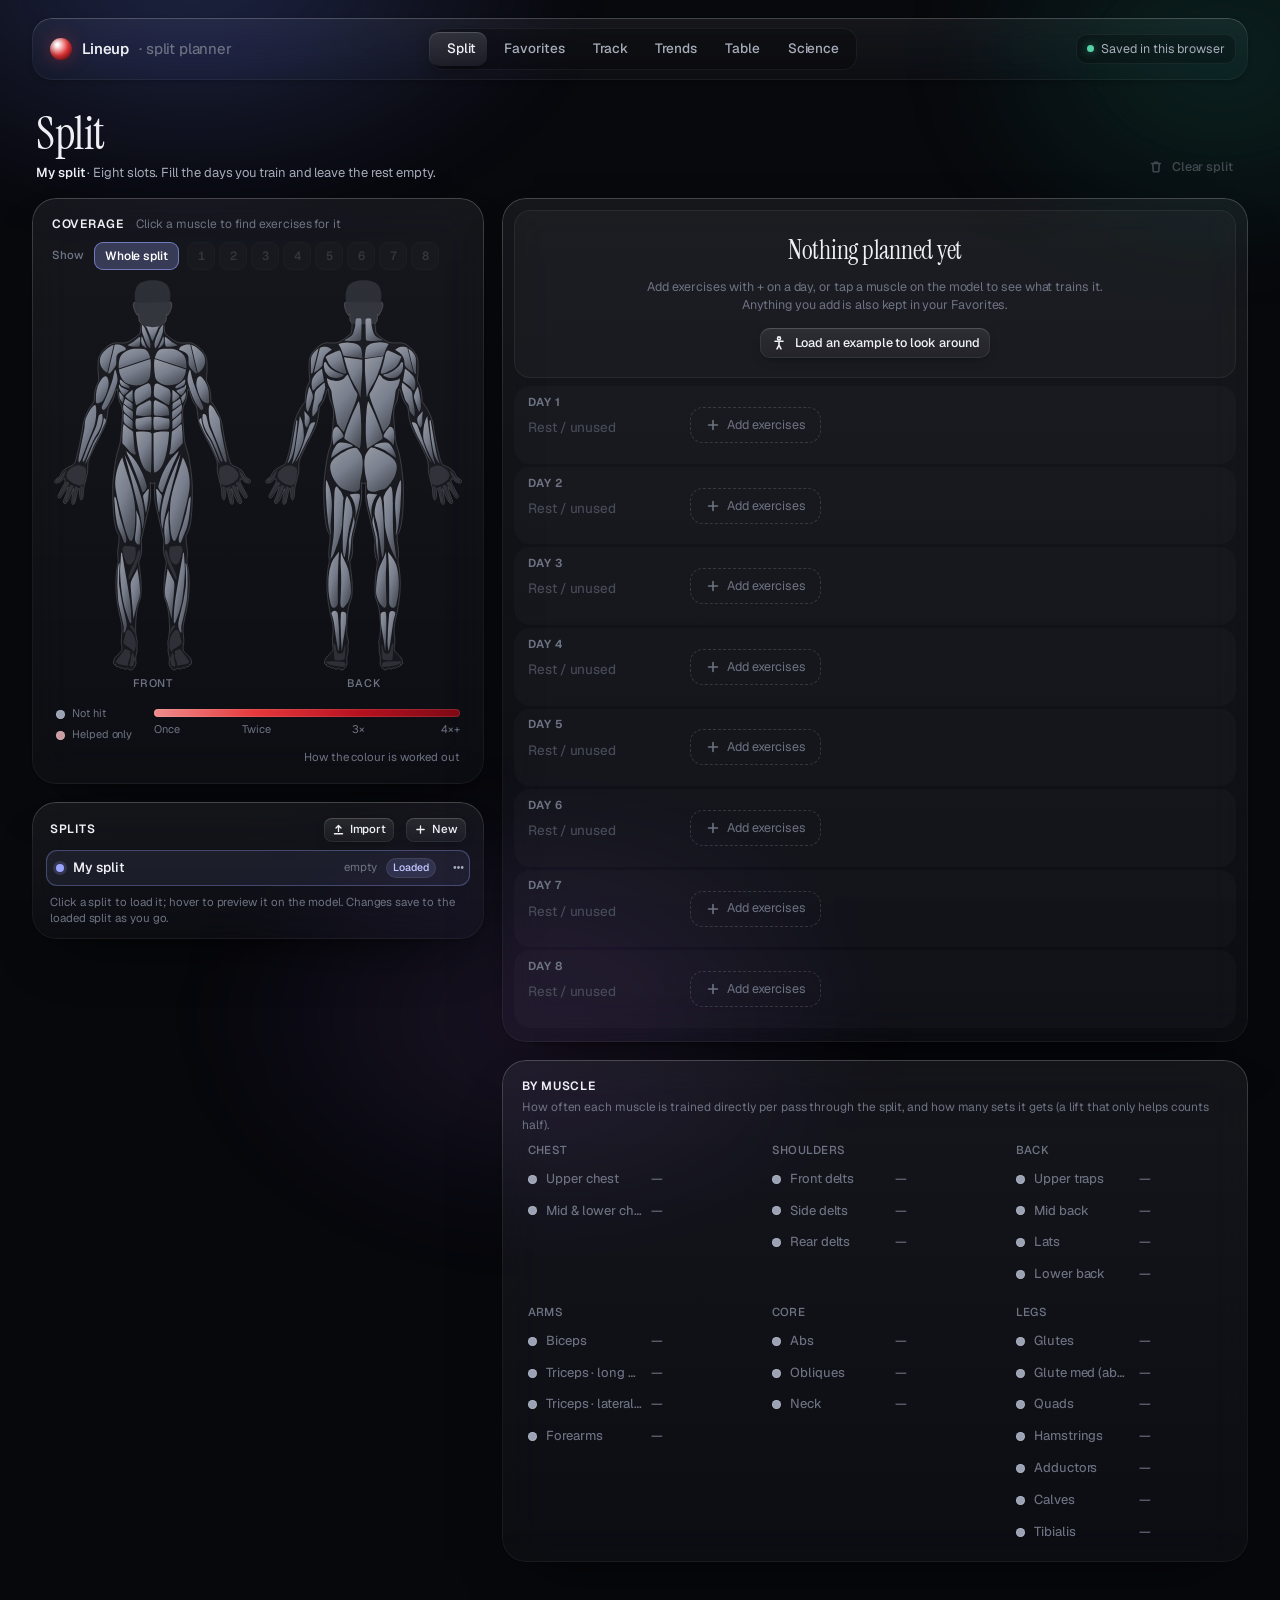
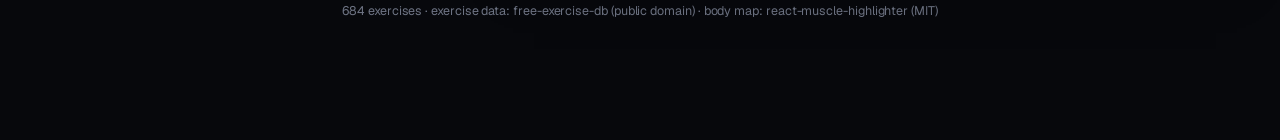
==== commit f3da16a2: "Single arm and single leg lifts: right and left reps for each set Lifts done one side at a time are " ====
--- a/Lineup.html
+++ b/Lineup.html
@@ -695,6 +695,17 @@
 .setin .input { width: 60px; height: 34px; padding: 0 4px; text-align: center; border-radius: 9px; font-size: 14.5px; font-variant-numeric: tabular-nums; }
 .setin .input::placeholder { color: var(--ink-4); }
 .tcard.logged .setin { background: rgba(127, 224, 204, 0.04); box-shadow: inset 0 0 0 1px rgba(127, 224, 204, 0.16); }
+/* single arm / single leg: weight × right and left reps, each box with a small R or L */
+.setin.sides { gap: 5px; }
+.setin .side { display: inline-flex; align-items: center; gap: 3px; }
+.setin .side span { font: 600 9.5px var(--font-mono); color: var(--ink-3); letter-spacing: 0.04em; }
+.setin .side .input { width: 48px; }
+.side-tag { display: inline-flex; align-items: center; height: 18px; margin-right: 7px; padding: 0 7px; border-radius: 6px; font-size: 11px; font-weight: 520; color: var(--ink-2); background: rgba(255, 255, 255, 0.06); box-shadow: inset 0 0 0 1px var(--hair); vertical-align: 1px; }
+.btn.side-tog.on { color: var(--ink-1); background: rgba(154, 165, 255, 0.14); box-shadow: inset 0 0 0 1px rgba(154, 165, 255, 0.35); }
+.btn.side-tog.on svg { color: #b3baff; }
+.tbl .lr { display: inline-flex; align-items: center; gap: 3px; }
+.tbl .lr .sl { color: var(--ink-4); }
+.tbl .lr .cell.n { width: 46px; }
 .tc-last { margin-top: 10px; display: flex; flex-wrap: wrap; gap: 4px 8px; align-items: center; }
 .tc-last b { color: var(--ink-1); font-weight: 540; }
 .tc-stats { display: flex; gap: 8px; align-self: stretch; align-items: stretch; }
@@ -1069,6 +1080,7 @@
   .tc-stat.best { grid-column: 1 / -1; grid-template-columns: minmax(0, 1fr) auto; }
   .tc-stat .spark { width: 62px; }
   .setin .input { width: 56px; height: 38px; font-size: 16px; }   /* 16px keeps phones from zooming on focus */
+  .setin .side .input { width: 44px; }
   .input, .cell, .day-name, .note-body { font-size: 16px; }
   .sheet { top: 8px; right: 8px; bottom: 8px; left: 8px; width: auto; padding: 18px 16px 24px; }
   .stat-tiles { grid-template-columns: repeat(2, minmax(0, 1fr)); }
@@ -1123,8 +1135,8 @@
 
   <script type="application/json" id="lb-catalog">{"source":"free-exercise-db (public domain, github.com/yuhonas/free-exercise-db); zones mapped by hand, or by rule where marked auto, in tools/build_catalog.py","imageBase":"https://raw.githubusercontent.com/yuhonas/free-exercise-db/main/exercises/","groups":["Chest","Shoulders","Back","Arms","Core","Legs"],"muscles":[{"id":"chest_upper","name":"Upper chest","short":"Upper chest","group":"Chest","note":"The clavicular head: the band under the collarbone."},{"id":"chest_lower","name":"Mid & lower chest","short":"Mid chest","group":"Chest","note":"The sternal and costal heads: the bulk of the chest."},{"id":"delt_front","name":"Front delts","short":"Front delts","group":"Shoulders"},{"id":"delt_side","name":"Side delts","short":"Side delts","group":"Shoulders"},{"id":"delt_rear","name":"Rear delts","short":"Rear delts","group":"Shoulders"},{"id":"traps_upper","name":"Upper traps","short":"Upper traps","group":"Back"},{"id":"mid_back","name":"Mid back","short":"Mid back","group":"Back","note":"Mid and lower traps, rhomboids and the muscles on the shoulder blade."},{"id":"lats","name":"Lats","short":"Lats","group":"Back","note":"Lats and teres major."},{"id":"lower_back","name":"Lower back","short":"Lower back","group":"Back","note":"Spinal erectors."},{"id":"biceps","name":"Biceps","short":"Biceps","group":"Arms"},{"id":"tri_long","name":"Triceps · long head","short":"Tri long head","group":"Arms","note":"The head that crosses the shoulder; overhead work stretches it most."},{"id":"tri_lat","name":"Triceps · lateral & medial","short":"Tri lateral","group":"Arms","note":"The two heads that only cross the elbow; presses and pushdowns."},{"id":"forearms","name":"Forearms","short":"Forearms","group":"Arms"},{"id":"abs","name":"Abs","short":"Abs","group":"Core"},{"id":"obliques","name":"Obliques","short":"Obliques","group":"Core"},{"id":"neck","name":"Neck","short":"Neck","group":"Core"},{"id":"glutes","name":"Glutes","short":"Glutes","group":"Legs"},{"id":"glute_med","name":"Glute med (abductors)","short":"Glute med","group":"Legs","note":"Glute medius and minimus: the side of the hip."},{"id":"quads","name":"Quads","short":"Quads","group":"Legs"},{"id":"hamstrings","name":"Hamstrings","short":"Hamstrings","group":"Legs"},{"id":"adductors","name":"Adductors","short":"Adductors","group":"Legs"},{"id":"calves","name":"Calves","short":"Calves","group":"Legs"},{"id":"tibialis","name":"Tibialis","short":"Tibialis","group":"Legs"}],"exercises":[{"id":"Barbell_Bench_Press_-_Medium_Grip","name":"Barbell Bench Press","eq":"barbell","kind":"push","p":["chest_lower"],"s":["chest_upper","delt_front","tri_lat"],"group":"Chest","mech":"compound","how":["Lie back on a flat bench. Using a medium width grip (a grip that creates a 90-degree angle in the middle of the movement between the forearms and the upper arms), lift the bar from the rack and hold it straight over you with your arms locked. This will be your starting position.","From the starting position, breathe in and begin coming down slowly until the bar touches your middle chest.","After a brief pause, push the bar back to the starting position as you breathe out. Focus on pushing the bar using your chest muscles. Lock your arms and squeeze your chest in the contracted position at the top of the motion, hold for a second and then start coming down slowly again. Tip: Ideally, lowering the weight should take about twice as long as raising it.","Repeat the movement for the prescribed amount of repetitions.","When you are done, place the bar back in the rack."],"img":2,"src":"Barbell Bench Press - Medium Grip","words":"flat bench"},{"id":"Barbell_Incline_Bench_Press_-_Medium_Grip","name":"Incline Barbell Press","eq":"barbell","kind":"push","p":["chest_upper"],"s":["chest_lower","delt_front","tri_lat"],"group":"Chest","mech":"compound","how":["Lie back on an incline bench. Using a medium-width grip (a grip that creates a 90-degree angle in the middle of the movement between the forearms and the upper arms), lift the bar from the rack and hold it straight over you with your arms locked. This will be your starting position.","As you breathe in, come down slowly until you feel the bar on you upper chest.","After a second pause, bring the bar back to the starting position as you breathe out and push the bar using your chest muscles. Lock your arms in the contracted position, squeeze your chest, hold for a second and then start coming down slowly again. Tip: it should take at least twice as long to go down than to come up.","Repeat the movement for the prescribed amount of repetitions.","When you are done, place the bar back in the rack."],"img":2,"src":"Barbell Incline Bench Press - Medium Grip","words":"incline bench"},{"id":"Decline_Barbell_Bench_Press","name":"Decline Barbell Press","eq":"barbell","kind":"push","p":["chest_lower"],"s":["delt_front","tri_lat"],"group":"Chest","mech":"compound","how":["Secure your legs at the end of the decline bench and slowly lay down on the bench.","Using a medium width grip (a grip that creates a 90-degree angle in the middle of the movement between the forearms and the upper arms), lift the bar from the rack and hold it straight over you with your arms locked. The arms should be perpendicular to the floor. This will be your starting position. Tip: In order to protect your rotator cuff, it is best if you have a spotter help you lift the barbell off the rack.","As you breathe in, come down slowly until you feel the bar on your lower chest.","After a second pause, bring the bar back to the starting position as you breathe out and push the bar using your chest muscles. Lock your arms and squeeze your chest in the contracted position, hold for a second and then start coming down slowly again. Tip: It should take at least twice as long to go down than to come up).","Repeat the movement for the prescribed amount of repetitions.","When you are done, place the bar back in the rack."],"img":2,"src":"Decline Barbell Bench Press"},{"id":"Dumbbell_Bench_Press","name":"Dumbbell Bench Press","eq":"dumbbell","kind":"push","p":["chest_lower"],"s":["chest_upper","delt_front","tri_lat"],"group":"Chest","mech":"compound","how":["Lie down on a flat bench with a dumbbell in each hand resting on top of your thighs. The palms of your hands will be facing each other.","Then, using your thighs to help raise the dumbbells up, lift the dumbbells one at a time so that you can hold them in front of you at shoulder width.","Once at shoulder width, rotate your wrists forward so that the palms of your hands are facing away from you. The dumbbells should be just to the sides of your chest, with your upper arm and forearm creating a 90 degree angle. Be sure to maintain full control of the dumbbells at all times. This will be your starting position.","Then, as you breathe out, use your chest to push the dumbbells up. Lock your arms at the top of the lift and squeeze your chest, hold for a second and then begin coming down slowly. Tip: Ideally, lowering the weight should take about twice as long as raising it.","Repeat the movement for the prescribed amount of repetitions of your training program."],"img":2,"src":"Dumbbell Bench Press","words":"flat db press"},{"id":"Incline_Dumbbell_Press","name":"Incline Dumbbell Press","eq":"dumbbell","kind":"push","p":["chest_upper"],"s":["chest_lower","delt_front","tri_lat"],"group":"Chest","mech":"compound","how":["Lie back on an incline bench with a dumbbell in each hand atop your thighs. The palms of your hands will be facing each other.","Then, using your thighs to help push the dumbbells up, lift the dumbbells one at a time so that you can hold them at shoulder width.","Once you have the dumbbells raised to shoulder width, rotate your wrists forward so that the palms of your hands are facing away from you. This will be your starting position.","Be sure to keep full control of the dumbbells at all times. Then breathe out and push the dumbbells up with your chest.","Lock your arms at the top, hold for a second, and then start slowly lowering the weight. Tip Ideally, lowering the weights should take about twice as long as raising them.","Repeat the movement for the prescribed amount of repetitions.","When you are done, place the dumbbells back on your thighs and then on the floor. This is the safest manner to release the dumbbells."],"img":2,"src":"Incline Dumbbell Press","words":"incline db press"},{"id":"Decline_Dumbbell_Bench_Press","name":"Decline Dumbbell Press","eq":"dumbbell","kind":"push","p":["chest_lower"],"s":["delt_front","tri_lat"],"group":"Chest","mech":"compound","how":["Secure your legs at the end of the decline bench and lie down with a dumbbell on each hand on top of your thighs. The palms of your hand will be facing each other.","Once you are laying down, move the dumbbells in front of you at shoulder width.","Once at shoulder width, rotate your wrists forward so that the palms of your hands are facing away from you. This will be your starting position.","Bring down the weights slowly to your side as you breathe out. Keep full control of the dumbbells at all times. Tip: Throughout the motion, the forearms should always be perpendicular to the floor.","As you breathe out, push the dumbbells up using your pectoral muscles. Lock your arms in the contracted position, squeeze your chest, hold for a second and then start coming down slowly. Tip: It should take at least twice as long to go down than to come up..","Repeat the movement for the prescribed amount of repetitions of your training program."],"img":2,"src":"Decline Dumbbell Bench Press"},{"id":"Smith_Machine_Bench_Press","name":"Smith Machine Bench Press","eq":"machine","kind":"push","p":["chest_lower"],"s":["chest_upper","delt_front","tri_lat"],"group":"Chest","mech":"compound","how":["Place a flat bench underneath the smith machine. Now place the barbell at a height that you can reach when lying down and your arms are almost fully extended. Once the weight you need is selected, lie down on the flat bench. Using a pronated grip that is wider than shoulder width, unlock the bar from the rack and hold it straight over you with your arms locked. This will be your starting position.","As you breathe in, come down slowly until you feel the bar on your middle chest.","After a second pause, bring the bar back to the starting position as you breathe out and push the bar using your chest muscles. Lock your arms in the contracted position, hold for a second and then start coming down slowly again. Tip: It should take at least twice as long to go down than to come up.","Repeat the movement for the prescribed amount of repetitions.","When you are done, lock the bar back in the rack."],"img":2,"src":"Smith Machine Bench Press","words":"smith flat"},{"id":"Smith_Machine_Incline_Bench_Press","name":"Smith Machine Incline Press","eq":"machine","kind":"push","p":["chest_upper"],"s":["chest_lower","delt_front","tri_lat"],"group":"Chest","mech":"compound","how":["Place an incline bench underneath the smith machine. Place the barbell at a height that you can reach when lying down and your arms are almost fully extended. Once the weight you need is selected, lie down on the incline bench and make sure your upper chest is aligned with the barbell. Using a pronated grip (palms facing forward) that is wider than shoulder width, unlock the bar from the rack and hold it straight over you with your arms locked. This will be your starting position.","As you breathe in, come down slowly until you feel the bar on your upper chest.","After a second pause, bring the bar back to the starting position as you breathe out and push the bar using your chest muscles. Lock your arms in the contracted position, hold for a second and then start coming down slowly again. Tip: It should take at least twice as long to go down than to come up.","Repeat the movement for the prescribed amount of repetitions.","When you are done, place the bar back in the rack."],"img":2,"src":"Smith Machine Incline Bench Press","words":"smith incline"},{"id":"Machine_Bench_Press","name":"Machine Chest Press","eq":"machine","kind":"push","p":["chest_lower"],"s":["chest_upper","delt_front","tri_lat"],"group":"Chest","mech":"compound","how":["Sit down on the Chest Press Machine and select the weight.","Step on the lever provided by the machine since it will help you to bring the handles forward so that you can grab the handles and fully extend the arms.","Grab the handles with a palms-down grip and lift your elbows so that your upper arms are parallel to the floor to the sides of your torso. Tip: Your forearms will be pointing forward since you are grabbing the handles. Once you bring the handles forward and extend the arms you will be at the starting position.","Now bring the handles back towards you as you breathe in.","Push the handles away from you as you flex your pecs and you breathe out. Hold the contraction for a second before going back to the starting position.","Repeat for the recommended amount of reps.","When finished step on the lever again and slowly get the handles back to their original place."],"img":2,"src":"Machine Bench Press","words":"seated chest press"},{"id":"Leverage_Incline_Chest_Press","name":"Incline Machine Press","eq":"machine","kind":"push","p":["chest_upper"],"s":["chest_lower","delt_front","tri_lat"],"group":"Chest","mech":"compound","how":["Load an appropriate weight onto the pins and adjust the seat for your height. The handles should be near the top of the pectorals at the beginning of the motion. Your chest and head should be up and your shoulder blades retracted. This will be your starting position.","Press the handles forward by extending through the elbow.","After a brief pause at the top, return the weight just above the start position, keeping tension on the muscles by not returning the weight to the stops until the set is complete."],"img":2,"src":"Leverage Incline Chest Press","words":"hammer strength incline plate loaded"},{"id":"Leverage_Chest_Press","name":"Plate-Loaded Chest Press","eq":"machine","kind":"push","p":["chest_lower"],"s":["chest_upper","delt_front","tri_lat"],"group":"Chest","mech":"compound","how":["Load an appropriate weight onto the pins and adjust the seat for your height. The handles should be near the bottom or middle of the pectorals at the beginning of the motion.","Your chest and head should be up and your shoulder blades retracted. This will be your starting position.","Press the handles forward by extending through the elbow.","After a brief pause at the top, return the weight just above the start position, keeping tension on the muscles by not returning the weight to the stops until the set is complete."],"img":2,"src":"Leverage Chest Press","words":"hammer strength"},{"id":"Cable_Chest_Press","name":"Cable Chest Press","eq":"cable","kind":"push","p":["chest_lower"],"s":["chest_upper","delt_front","tri_lat"],"group":"Chest","mech":"compound","how":["Adjust the weight to an appropriate amount and be seated, grasping the handles. Your upper arms should be about 45 degrees to the body, with your head and chest up. The elbows should be bent to about 90 degrees. This will be your starting position.","Begin by extending through the elbow, pressing the handles together straight in front of you. Keep your shoulder blades retracted as you execute the movement.","After pausing at full extension, return to th starting position, keeping tension on the cables.","You can also execute this movement with your back off the pad, at an incline or decline, or alternate hands."],"img":2,"src":"Cable Chest Press"},{"id":"Butterfly","name":"Pec Deck","eq":"machine","kind":"push","p":["chest_lower"],"s":["chest_upper","delt_front"],"group":"Chest","mech":"isolation","how":["Sit on the machine with your back flat on the pad.","Take hold of the handles. Tip: Your upper arms should be positioned parallel to the floor; adjust the machine accordingly. This will be your starting position.","Push the handles together slowly as you squeeze your chest in the middle. Breathe out during this part of the motion and hold the contraction for a second.","Return back to the starting position slowly as you inhale until your chest muscles are fully stretched.","Repeat for the recommended amount of repetitions."],"img":2,"src":"Butterfly","words":"machine fly butterfly"},{"id":"Dumbbell_Flyes","name":"Dumbbell Fly","eq":"dumbbell","kind":"push","p":["chest_lower"],"s":["chest_upper","delt_front"],"group":"Chest","mech":"isolation","how":["Lie down on a flat bench with a dumbbell on each hand resting on top of your thighs. The palms of your hand will be facing each other.","Then using your thighs to help raise the dumbbells, lift the dumbbells one at a time so you can hold them in front of you at shoulder width with the palms of your hands facing each other. Raise the dumbbells up like you're pressing them, but stop and hold just before you lock out. This will be your starting position.","With a slight bend on your elbows in order to prevent stress at the biceps tendon, lower your arms out at both sides in a wide arc until you feel a stretch on your chest. Breathe in as you perform this portion of the movement. Tip: Keep in mind that throughout the movement, the arms should remain stationary; the movement should only occur at the shoulder joint.","Return your arms back to the starting position as you squeeze your chest muscles and breathe out. Tip: Make sure to use the same arc of motion used to lower the weights.","Hold for a second at the contracted position and repeat the movement for the prescribed amount of repetitions."],"img":2,"src":"Dumbbell Flyes","words":"flye"},{"id":"Incline_Dumbbell_Flyes","name":"Incline Dumbbell Fly","eq":"dumbbell","kind":"push","p":["chest_upper"],"s":["chest_lower","delt_front"],"group":"Chest","mech":"compound","how":["Hold a dumbbell on each hand and lie on an incline bench that is set to an incline angle of no more than 30 degrees.","Extend your arms above you with a slight bend at the elbows.","Now rotate the wrists so that the palms of your hands are facing you. Tip: The pinky fingers should be next to each other. This will be your starting position.","As you breathe in, start to slowly lower the arms to the side while keeping the arms extended and while rotating the wrists until the palms of the hand are facing each other. Tip: At the end of the movement the arms will be by your side with the palms facing the ceiling.","As you exhale start to bring the dumbbells back up to the starting position by reversing the motion and rotating the hands so that the pinky fingers are next to each other again. Tip: Keep in mind that the movement will only happen at the shoulder joint and at the wrist. There is no motion that happens at the elbow joint.","Repeat for the recommended amount of repetitions."],"img":2,"src":"Incline Dumbbell Flyes","words":"flye"},{"id":"Cable_Crossover","name":"Cable Crossover (high to low)","eq":"cable","kind":"push","p":["chest_lower"],"s":["delt_front"],"group":"Chest","mech":"isolation","how":["To get yourself into the starting position, place the pulleys on a high position (above your head), select the resistance to be used and hold the pulleys in each hand.","Step forward in front of an imaginary straight line between both pulleys while pulling your arms together in front of you. Your torso should have a small forward bend from the waist. This will be your starting position.","With a slight bend on your elbows in order to prevent stress at the biceps tendon, extend your arms to the side (straight out at both sides) in a wide arc until you feel a stretch on your chest. Breathe in as you perform this portion of the movement. Tip: Keep in mind that throughout the movement, the arms and torso should remain stationary; the movement should only occur at the shoulder joint.","Return your arms back to the starting position as you breathe out. Make sure to use the same arc of motion used to lower the weights.","Hold for a second at the starting position and repeat the movement for the prescribed amount of repetitions."],"img":2,"src":"Cable Crossover","words":"cable fly"},{"id":"Low_Cable_Crossover","name":"Low-to-High Cable Fly","eq":"cable","kind":"push","p":["chest_upper"],"s":["chest_lower","delt_front"],"group":"Chest","mech":"isolation","how":["To move into the starting position, place the pulleys at the low position, select the resistance to be used and grasp a handle in each hand.","Step forward, gaining tension in the pulleys. Your palms should be facing forward, hands below the waist, and your arms straight. This will be your starting position.","With a slight bend in your arms, draw your hands upward and toward the midline of your body. Your hands should come together in front of your chest, palms facing up.","Return your arms back to the starting position after a brief pause."],"img":2,"src":"Low Cable Crossover","words":"low cable crossover"},{"id":"Flat_Bench_Cable_Flyes","name":"Cable Fly on a Bench","eq":"cable","kind":"push","p":["chest_lower"],"s":["chest_upper","delt_front"],"group":"Chest","mech":"isolation","how":["Position a flat bench between two low pulleys so that when you are laying on it, your chest will be lined up with the cable pulleys.","Lay flat on the bench and keep your feet on the ground.","Have someone hand you the handles on each hand. You will grab each single handle attachment with a palms up grip.","Extend your arms by your side with a slight bend on your elbows. Tip: You will keep this bend constant through the whole movement. Your arms should be parallel to the floor. This is your starting position.","Now start lifting the arms in a semi-circle motion directly in front of you by pulling the cables together until both hands meet at the top of the movement. Squeeze your chest as you perform this motion and breathe out during this movement. Also, hold the contraction for a second at the top. Tip: When performed correctly, at the top position of this movement, your arms should be perpendicular to your torso and the floor touching above your chest.","Slowly come back to the starting position.","Repeat for the recommended amount of repetitions."],"img":2,"src":"Flat Bench Cable Flyes","words":"flye"},{"id":"Incline_Cable_Flye","name":"Incline Cable Fly","eq":"cable","kind":"push","p":["chest_upper"],"s":["chest_lower","delt_front"],"group":"Chest","mech":"isolation","how":["To get yourself into the starting position, set the pulleys at the floor level (lowest level possible on the machine that is below your torso).","Place an incline bench (set at 45 degrees) in between the pulleys, select a weight on each one and grab a pulley on each hand.","With a handle on each hand, lie on the incline bench and bring your hands together at arms length in front of your face. This will be your starting position.","With a slight bend of your elbows (in order to prevent stress at the biceps tendon), lower your arms out at both sides in a wide arc until you feel a stretch on your chest. Breathe in as you perform this portion of the movement. Tip: Keep in mind that throughout the movement, the arms should remain stationary. The movement should only occur at the shoulder joint.","Return your arms back to the starting position as you squeeze your chest muscles and exhale. Hold the contracted position for a second. Tip: Make sure to use the same arc of motion used to lower the weights.","Repeat the movement for the prescribed amount of repetitions."],"img":2,"src":"Incline Cable Flye","words":"flye"},{"id":"Pushups","name":"Push-Up","eq":"bodyweight","kind":"push","p":["chest_lower"],"s":["chest_upper","delt_front","tri_lat"],"group":"Chest","mech":"compound","how":["Lie on the floor face down and place your hands about 36 inches apart while holding your torso up at arms length.","Next, lower yourself downward until your chest almost touches the floor as you inhale.","Now breathe out and press your upper body back up to the starting position while squeezing your chest.","After a brief pause at the top contracted position, you can begin to lower yourself downward again for as many repetitions as needed."],"img":2,"src":"Pushups","words":"pushup press up"},{"id":"Decline_Push-Up","name":"Feet-Elevated Push-Up","eq":"bodyweight","kind":"push","p":["chest_upper"],"s":["chest_lower","delt_front","tri_lat"],"group":"Chest","mech":"compound","how":["Lie on the floor face down and place your hands about 36 inches apart while holding your torso up at arms length. Move your feet up to a box or bench. This will be your starting position.","Next, lower yourself downward until your chest almost touches the floor as you inhale.","Now breathe out and press your upper body back up to the starting position while squeezing your chest.","After a brief pause at the top contracted position, you can begin to lower yourself downward again for as many repetitions as needed."],"img":2,"src":"Decline Push-Up","words":"decline pushup"},{"id":"Dips_-_Chest_Version","name":"Chest Dip","eq":"bodyweight","kind":"push","p":["chest_lower"],"s":["delt_front","tri_lat"],"group":"Chest","mech":"compound","how":["For this exercise you will need access to parallel bars. To get yourself into the starting position, hold your body at arms length (arms locked) above the bars.","While breathing in, lower yourself slowly with your torso leaning forward around 30 degrees or so and your elbows flared out slightly until you feel a slight stretch in the chest.","Once you feel the stretch, use your chest to bring your body back to the starting position as you breathe out. Tip: Remember to squeeze the chest at the top of the movement for a second.","Repeat the movement for the prescribed amount of repetitions."],"img":2,"src":"Dips - Chest Version","words":"dips"},{"id":"Standing_Military_Press","name":"Overhead Press","eq":"barbell","kind":"push","p":["delt_front"],"s":["delt_side","tri_lat","chest_upper"],"group":"Shoulders","mech":"compound","how":["Start by placing a barbell that is about chest high on a squat rack. Once you have selected the weights, grab the barbell using a pronated (palms facing forward) grip. Make sure to grip the bar wider than shoulder width apart from each other.","Slightly bend the knees and place the barbell on your collar bone. Lift the barbell up keeping it lying on your chest. Take a step back and position your feet shoulder width apart from each other.","Once you pick up the barbell with the correct grip length, lift the bar up over your head by locking your arms. Hold at about shoulder level and slightly in front of your head. This is your starting position.","Lower the bar down to the collarbone slowly as you inhale.","Lift the bar back up to the starting position as you exhale.","Repeat for the recommended amount of repetitions."],"img":2,"src":"Standing Military Press","words":"ohp military standing barbell press"},{"id":"Seated_Barbell_Military_Press","name":"Seated Barbell Press","eq":"barbell","kind":"push","p":["delt_front"],"s":["delt_side","tri_lat","chest_upper"],"group":"Shoulders","mech":"compound","how":["Sit on a Military Press Bench with a bar behind your head and either have a spotter give you the bar (better on the rotator cuff this way) or pick it up yourself carefully with a pronated grip (palms facing forward). Tip: Your grip should be wider than shoulder width and it should create a 90-degree angle between the forearm and the upper arm as the barbell goes down.","Once you pick up the barbell with the correct grip length, lift the bar up over your head by locking your arms. Hold at about shoulder level and slightly in front of your head. This is your starting position.","Lower the bar down to the collarbone slowly as you inhale.","Lift the bar back up to the starting position as you exhale.","Repeat for the recommended amount of repetitions."],"img":2,"src":"Seated Barbell Military Press","words":"military"},{"id":"Seated_Dumbbell_Press","name":"Seated Dumbbell Press","eq":"dumbbell","kind":"push","p":["delt_front"],"s":["delt_side","tri_lat"],"group":"Shoulders","mech":"compound","how":["Grab a couple of dumbbells and sit on a military press bench or a utility bench that has a back support on it as you place the dumbbells upright on top of your thighs.","Clean the dumbbells up one at a time by using your thighs to bring the dumbbells up to shoulder height at each side.","Rotate the wrists so that the palms of your hands are facing forward. This is your starting position.","As you exhale, push the dumbbells up until they touch at the top.","After a second pause, slowly come down back to the starting position as you inhale.","Repeat for the recommended amount of repetitions."],"img":2,"src":"Seated Dumbbell Press","words":"shoulder press"},{"id":"Standing_Dumbbell_Press","name":"Standing Dumbbell Press","eq":"dumbbell","kind":"push","p":["delt_front"],"s":["delt_side","tri_lat"],"group":"Shoulders","mech":"compound","how":["Standing with your feet shoulder width apart, take a dumbbell in each hand. Raise the dumbbells to head height, the elbows out and about 90 degrees. This will be your starting position.","Maintaining strict technique with no leg drive or leaning back, extend through the elbow to raise the weights together directly above your head.","Pause, and slowly return the weight to the starting position."],"img":2,"src":"Standing Dumbbell Press","words":"shoulder press"},{"id":"Arnold_Dumbbell_Press","name":"Arnold Press","eq":"dumbbell","kind":"push","p":["delt_front"],"s":["delt_side","tri_lat"],"group":"Shoulders","mech":"compound","how":["Sit on an exercise bench with back support and hold two dumbbells in front of you at about upper chest level with your palms facing your body and your elbows bent. Tip: Your arms should be next to your torso. The starting position should look like the contracted portion of a dumbbell curl.","Now to perform the movement, raise the dumbbells as you rotate the palms of your hands until they are facing forward.","Continue lifting the dumbbells until your arms are extended above you in straight arm position. Breathe out as you perform this portion of the movement.","After a second pause at the top, begin to lower the dumbbells to the original position by rotating the palms of your hands towards you. Tip: The left arm will be rotated in a counter clockwise manner while the right one will be rotated clockwise. Breathe in as you perform this portion of the movement.","Repeat for the recommended amount of repetitions."],"img":2,"src":"Arnold Dumbbell Press"},{"id":"Machine_Shoulder_Military_Press","name":"Machine Shoulder Press","eq":"machine","kind":"push","p":["delt_front"],"s":["delt_side","tri_lat"],"group":"Shoulders","mech":"compound","how":["Sit down on the Shoulder Press Machine and select the weight.","Grab the handles to your sides as you keep the elbows bent and in line with your torso. This will be your starting position.","Now lift the handles as you exhale and you extend the arms fully. At the top of the position make sure that you hold the contraction for a second.","Lower the handles slowly back to the starting position as you inhale.","Repeat for the recommended amount of repetitions."],"img":2,"src":"Machine Shoulder (Military) Press"},{"id":"Smith_Machine_Overhead_Shoulder_Press","name":"Smith Machine Shoulder Press","eq":"machine","kind":"push","p":["delt_front"],"s":["delt_side","tri_lat"],"group":"Shoulders","mech":"compound","how":["To begin, place a flat bench (or preferably one with back support) underneath a smith machine. Position the barbell at a height so that when seated on the flat bench, the arms must be almost fully extended to reach the barbell.","Once you have the correct height, sit slightly in behind the barbell so that there is an imaginary straight line from the tip of your nose to the barbell. Your feet should be stationary. Grab the barbell with the palms facing forward, unlock it and lift it up so that your arms are fully extended. This is the starting position.","Slowly begin to lower the barbell until it is level with your chin while inhaling.","Then lift the barbell back to the starting position using your shoulders while exhaling.","Repeat for the recommended amount of repetitions."],"img":2,"src":"Smith Machine Overhead Shoulder Press"},{"id":"Side_Lateral_Raise","name":"Dumbbell Lateral Raise","eq":"dumbbell","kind":"push","p":["delt_side"],"s":["traps_upper"],"group":"Shoulders","mech":"isolation","how":["Pick a couple of dumbbells and stand with a straight torso and the dumbbells by your side at arms length with the palms of the hand facing you. This will be your starting position.","While maintaining the torso in a stationary position (no swinging), lift the dumbbells to your side with a slight bend on the elbow and the hands slightly tilted forward as if pouring water in a glass. Continue to go up until you arms are parallel to the floor. Exhale as you execute this movement and pause for a second at the top.","Lower the dumbbells back down slowly to the starting position as you inhale.","Repeat for the recommended amount of repetitions."],"img":2,"src":"Side Lateral Raise","words":"side raise laterals"},{"id":"Standing_Low-Pulley_Deltoid_Raise","name":"Cable Lateral Raise","eq":"cable","kind":"push","p":["delt_side"],"s":["traps_upper"],"group":"Shoulders","mech":"isolation","how":["Start by standing to the right side of a low pulley row. Use your left hand to come across the body and grab a single handle attached to the low pulley with a pronated grip (palms facing down). Rest your arm in front of you. Your right hand should grab the machine for better support and balance.","Make sure that your back is erect and your feet are shoulder width apart from each other. This is the starting position.","Begin to use the left hand and come across your body out until it is elevated to shoulder height while exhaling.","Feel the contraction at the top for a second and begin to slowly lower the handle back down to the original starting position while inhaling.","Repeat for the recommended amount of repetitions.","Switch arms and repeat the exercise."],"img":2,"src":"Standing Low-Pulley Deltoid Raise","words":"side raise"},{"id":"lb_machine_lateral_raise","name":"Machine Lateral Raise","eq":"machine","kind":"push","p":["delt_side"],"s":["traps_upper"],"group":"Shoulders","mech":"isolation","how":["Set the seat so the pivot lines up with your shoulder joint, forearms or upper arms against the pads.","Raise your arms out to the sides until they're about level with your shoulders, leading with the elbows.","Lower under control to the bottom without letting the stack rest."],"img":0,"words":"side raise"},{"id":"One-Arm_Incline_Lateral_Raise","name":"Incline Lateral Raise","eq":"dumbbell","kind":"push","p":["delt_side"],"s":[],"group":"Shoulders","mech":"isolation","how":["Lie down sideways on an incline bench press with a dumbbell in the hand. Make sure the shoulder is pressing against the incline bench and the arm is lying across your body with the palm around your navel.","Hold a dumbbell in your uppermost arm while keeping it extended in front of you parallel to the floor. This is your starting position.","While keeping the dumbbell parallel to the floor at all times, perform a lateral raise. Your arm should travel straight up until it is pointing at the ceiling. Tip: Exhale as you perform this movement. Hold the dumbbell in the position and feel the contraction in the shoulders for a second.","While inhaling lower the weight across your body back into the starting position.","Repeat the movement for the prescribed amount of repetitions.","Switch arms and repeat the movement."],"img":2,"src":"One-Arm Incline Lateral Raise","words":"lying side raise"},{"id":"Front_Dumbbell_Raise","name":"Front Raise","eq":"dumbbell","kind":"push","p":["delt_front"],"s":["chest_upper","delt_side"],"group":"Shoulders","mech":"isolation","how":["Pick a couple of dumbbells and stand with a straight torso and the dumbbells on front of your thighs at arms length with the palms of the hand facing your thighs. This will be your starting position.","While maintaining the torso stationary (no swinging), lift the left dumbbell to the front with a slight bend on the elbow and the palms of the hands always facing down. Continue to go up until you arm is slightly above parallel to the floor. Exhale as you execute this portion of the movement and pause for a second at the top. Inhale after the second pause.","Now lower the dumbbell back down slowly to the starting position as you simultaneously lift the right dumbbell.","Continue alternating in this fashion until all of the recommended amount of repetitions have been performed for each arm."],"img":2,"src":"Front Dumbbell Raise"},{"id":"Upright_Barbell_Row","name":"Upright Row","eq":"barbell","kind":"pull","p":["delt_side"],"s":["traps_upper","delt_front","biceps"],"group":"Shoulders","mech":"compound","how":["Grasp a barbell with an overhand grip that is slightly less than shoulder width. The bar should be resting on the top of your thighs with your arms extended and a slight bend in your elbows. Your back should also be straight. This will be your starting position.","Now exhale and use the sides of your shoulders to lift the bar, raising your elbows up and to the side. Keep the bar close to your body as you raise it. Continue to lift the bar until it nearly touches your chin. Tip: Your elbows should drive the motion, and should always be higher than your forearms. Remember to keep your torso stationary and pause for a second at the top of the movement.","Lower the bar back down slowly to the starting position. Inhale as you perform this portion of the movement.","Repeat for the recommended amount of repetitions."],"img":2,"src":"Upright Barbell Row"},{"id":"Reverse_Flyes","name":"Rear Delt Fly (dumbbell)","eq":"dumbbell","kind":"pull","p":["delt_rear"],"s":["mid_back"],"group":"Shoulders","mech":"isolation","how":["To begin, lie down on an incline bench with the chest and stomach pressing against the incline. Have the dumbbells in each hand with the palms facing each other (neutral grip).","Extend the arms in front of you so that they are perpendicular to the angle of the bench. The legs should be stationary while applying pressure with the ball of your toes. This is the starting position.","Maintaining the slight bend of the elbows, move the weights out and away from each other (to the side) in an arc motion while exhaling. Tip: Try to squeeze your shoulder blades together to get the best results from this exercise.","The arms should be elevated until they are parallel to the floor.","Feel the contraction and slowly lower the weights back down to the starting position while inhaling.","Repeat for the recommended amount of repetitions."],"img":2,"src":"Reverse Flyes","words":"reverse fly bent over raise"},{"id":"Reverse_Machine_Flyes","name":"Reverse Pec Deck","eq":"machine","kind":"pull","p":["delt_rear"],"s":["mid_back"],"group":"Shoulders","mech":"isolation","how":["Adjust the handles so that they are fully to the rear. Make an appropriate weight selection and adjust the seat height so the handles are at shoulder level. Grasp the handles with your hands facing inwards. This will be your starting position.","In a semicircular motion, pull your hands out to your side and back, contracting your rear delts.","Keep your arms slightly bent throughout the movement, with all of the motion occurring at the shoulder joint.","Pause at the rear of the movement, and slowly return the weight to the starting position."],"img":2,"src":"Reverse Machine Flyes","words":"rear delt machine fly"},{"id":"Cable_Rear_Delt_Fly","name":"Cable Rear Delt Fly","eq":"cable","kind":"pull","p":["delt_rear"],"s":["mid_back"],"group":"Shoulders","mech":"isolation","how":["Adjust the pulleys to the appropriate height and adjust the weight. The pulleys should be above your head.","Grab the left pulley with your right hand and the right pulley with your left hand, crossing them in front of you. This will be your starting position.","Initiate the movement by moving your arms back and outward, keeping your arms straight as you execute the movement.","Pause at the end of the motion before returning the handles to the start position."],"img":2,"src":"Cable Rear Delt Fly","words":"reverse cable crossover"},{"id":"Face_Pull","name":"Face Pull","eq":"cable","kind":"pull","p":["delt_rear"],"s":["mid_back","traps_upper"],"group":"Shoulders","mech":"compound","how":["Facing a high pulley with a rope or dual handles attached, pull the weight directly towards your face, separating your hands as you do so. Keep your upper arms parallel to the ground."],"img":2,"src":"Face Pull"},{"id":"Pullups","name":"Pull-Up","eq":"bodyweight","kind":"pull","p":["lats"],"s":["biceps","mid_back","delt_rear","forearms"],"group":"Back","mech":"compound","how":["Grab the pull-up bar with the palms facing forward using the prescribed grip. Note on grips: For a wide grip, your hands need to be spaced out at a distance wider than your shoulder width. For a medium grip, your hands need to be spaced out at a distance equal to your shoulder width and for a close grip at a distance smaller than your shoulder width.","As you have both arms extended in front of you holding the bar at the chosen grip width, bring your torso back around 30 degrees or so while creating a curvature on your lower back and sticking your chest out. This is your starting position.","Pull your torso up until the bar touches your upper chest by drawing the shoulders and the upper arms down and back. Exhale as you perform this portion of the movement. Tip: Concentrate on squeezing the back muscles once you reach the full contracted position. The upper torso should remain stationary as it moves through space and only the arms should move. The forearms should do no other work other than hold the bar.","After a second on the contracted position, start to inhale and slowly lower your torso back to the starting position when your arms are fully extended and the lats are fully stretched.","Repeat this motion for the prescribed amount of repetitions."],"img":2,"src":"Pullups","words":"pullup"},{"id":"Chin-Up","name":"Chin-Up","eq":"bodyweight","kind":"pull","p":["lats"],"s":["biceps","mid_back","forearms"],"group":"Back","mech":"compound","how":["Grab the pull-up bar with the palms facing your torso and a grip closer than the shoulder width.","As you have both arms extended in front of you holding the bar at the chosen grip width, keep your torso as straight as possible while creating a curvature on your lower back and sticking your chest out. This is your starting position. Tip: Keeping the torso as straight as possible maximizes biceps stimulation while minimizing back involvement.","As you breathe out, pull your torso up until your head is around the level of the pull-up bar. Concentrate on using the biceps muscles in order to perform the movement. Keep the elbows close to your body. Tip: The upper torso should remain stationary as it moves through space and only the arms should move. The forearms should do no other work other than hold the bar.","After a second of squeezing the biceps in the contracted position, slowly lower your torso back to the starting position; when your arms are fully extended. Breathe in as you perform this portion of the movement.","Repeat this motion for the prescribed amount of repetitions."],"img":2,"src":"Chin-Up","words":"chinup"},{"id":"Wide-Grip_Lat_Pulldown","name":"Lat Pulldown (wide grip)","eq":"cable","kind":"pull","p":["lats"],"s":["biceps","mid_back","delt_rear"],"group":"Back","mech":"compound","how":["Sit down on a pull-down machine with a wide bar attached to the top pulley. Make sure that you adjust the knee pad of the machine to fit your height. These pads will prevent your body from being raised by the resistance attached to the bar.","Grab the bar with the palms facing forward using the prescribed grip. Note on grips: For a wide grip, your hands need to be spaced out at a distance wider than shoulder width. For a medium grip, your hands need to be spaced out at a distance equal to your shoulder width and for a close grip at a distance smaller than your shoulder width.","As you have both arms extended in front of you holding the bar at the chosen grip width, bring your torso back around 30 degrees or so while creating a curvature on your lower back and sticking your chest out. This is your starting position.","As you breathe out, bring the bar down until it touches your upper chest by drawing the shoulders and the upper arms down and back. Tip: Concentrate on squeezing the back muscles once you reach the full contracted position. The upper torso should remain stationary and only the arms should move. The forearms should do no other work except for holding the bar; therefore do not try to pull down the bar using the forearms.","After a second at the contracted position squeezing your shoulder blades together, slowly raise the bar back to the starting position when your arms are fully extended and the lats are fully stretched. Inhale during this portion of the movement.","Repeat this motion for the prescribed amount of repetitions."],"img":2,"src":"Wide-Grip Lat Pulldown"},{"id":"Close-Grip_Front_Lat_Pulldown","name":"Lat Pulldown (close grip)","eq":"cable","kind":"pull","p":["lats"],"s":["biceps","mid_back"],"group":"Back","mech":"compound","how":["Sit down on a pull-down machine with a wide bar attached to the top pulley. Make sure that you adjust the knee pad of the machine to fit your height. These pads will prevent your body from being raised by the resistance attached to the bar.","Grab the bar with the palms facing forward using the prescribed grip. Note on grips: For a wide grip, your hands need to be spaced out at a distance wider than your shoulder width. For a medium grip, your hands need to be spaced out at a distance equal to your shoulder width and for a close grip at a distance smaller than your shoulder width.","As you have both arms extended in front of you - while holding the bar at the chosen grip width - bring your torso back around 30 degrees or so while creating a curvature on your lower back and sticking your chest out. This is your starting position.","As you breathe out, bring the bar down until it touches your upper chest by drawing the shoulders and the upper arms down and back. Tip: Concentrate on squeezing the back muscles once you reach the full contracted position. The upper torso should remain stationary (only the arms should move). The forearms should do no other work except for holding the bar; therefore do not try to pull the bar down using the forearms.","After a second in the contracted position, while squeezing your shoulder blades together, slowly raise the bar back to the starting position when your arms are fully extended and the lats are fully stretched. Inhale during this portion of the movement.","6. Repeat this motion for the prescribed amount of repetitions."],"img":2,"src":"Close-Grip Front Lat Pulldown"},{"id":"V-Bar_Pulldown","name":"Neutral-Grip Pulldown","eq":"cable","kind":"pull","p":["lats"],"s":["biceps","mid_back"],"group":"Back","mech":"compound","how":["Sit down on a pull-down machine with a V-Bar attached to the top pulley.","Adjust the knee pad of the machine to fit your height. These pads will prevent your body from being raised by the resistance attached to the bar.","Grab the V-bar with the palms facing each other (a neutral grip). Stick your chest out and lean yourself back slightly (around 30-degrees) in order to better engage the lats. This will be your starting position.","Using your lats, pull the bar down as you squeeze your shoulder blades. Continue until your chest nearly touches the V-bar. Exhale as you execute this motion. Tip: Keep the torso stationary throughout the movement.","After a second hold on the contracted position, slowly bring the bar back to the starting position as you breathe in.","Repeat for the prescribed number of repetitions."],"img":2,"src":"V-Bar Pulldown","words":"v-bar mag grip"},{"id":"Underhand_Cable_Pulldowns","name":"Underhand Pulldown","eq":"cable","kind":"pull","p":["lats"],"s":["biceps","mid_back"],"group":"Back","mech":"compound","how":["Sit down on a pull-down machine with a wide bar attached to the top pulley. Adjust the knee pad of the machine to fit your height. These pads will prevent your body from being raised by the resistance attached to the bar.","Grab the pull-down bar with the palms facing your torso (a supinated grip). Make sure that the hands are placed closer than the shoulder width.","As you have both arms extended in front of you holding the bar at the chosen grip width, bring your torso back around 30 degrees or so while creating a curvature on your lower back and sticking your chest out. This is your starting position.","As you breathe out, pull the bar down until it touches your upper chest by drawing the shoulders and the upper arms down and back. Tip: Concentrate on squeezing the back muscles once you reach the fully contracted position and keep the elbows close to your body. The upper torso should remain stationary as your bring the bar to you and only the arms should move. The forearms should do no other work other than hold the bar.","After a second on the contracted position, while breathing in, slowly bring the bar back to the starting position when your arms are fully extended and the lats are fully stretched.","Repeat this motion for the prescribed amount of repetitions."],"img":2,"src":"Underhand Cable Pulldowns","words":"supinated reverse grip"},{"id":"One_Arm_Lat_Pulldown","name":"Single-Arm Pulldown","eq":"cable","kind":"pull","p":["lats"],"s":["biceps"],"group":"Back","mech":"compound","how":["Select an appropriate weight and adjust the knee pad to help keep you down. Grasp the handle with a pronated grip. This will be your starting position.","Pull the handle down, squeezing your elbow to your side as you flex the elbow.","Pause at the bottom of the motion, and then slowly return the handle to the starting position.","For multiple repetitions, avoid completely returning the weight to keep tension on the muscles being worked."],"img":2,"src":"One Arm Lat Pulldown","words":"one arm unilateral"},{"id":"Straight-Arm_Pulldown","name":"Straight-Arm Pulldown","eq":"cable","kind":"pull","p":["lats"],"s":["tri_long"],"group":"Back","mech":"isolation","how":["You will start by grabbing the wide bar from the top pulley of a pulldown machine and using a wider than shoulder-width pronated (palms down) grip. Step backwards two feet or so.","Bend your torso forward at the waist by around 30-degrees with your arms fully extended in front of you and a slight bend at the elbows. If your arms are not fully extended then you need to step a bit more backwards until they are. Once your arms are fully extended and your torso is slightly bent at the waist, tighten the lats and then you are ready to begin.","While keeping the arms straight, pull the bar down by contracting the lats until your hands are next to the side of the thighs. Breathe out as you perform this step.","While keeping the arms straight, go back to the starting position while breathing in.","Repeat for the recommended amount of repetitions."],"img":2,"src":"Straight-Arm Pulldown","words":"lat prayer pullover"},{"id":"Straight-Arm_Dumbbell_Pullover","name":"Dumbbell Pullover","eq":"dumbbell","kind":"pull","p":["lats"],"s":["chest_lower","tri_long"],"group":"Back","mech":"compound","how":["Place a dumbbell standing up on a flat bench.","Ensuring that the dumbbell stays securely placed at the top of the bench, lie perpendicular to the bench (torso across it as in forming a cross) with only your shoulders lying on the surface. Hips should be below the bench and legs bent with feet firmly on the floor. The head will be off the bench as well.","Grasp the dumbbell with both hands and hold it straight over your chest at arms length. Both palms should be pressing against the underside one of the sides of the dumbbell. This will be your starting position.\nCaution: Always ensure that the dumbbell used for this exercise is secure. Using a dumbbell with loose plates can result in the dumbbell falling apart and falling on your face.","While keeping your arms straight, lower the weight slowly in an arc behind your head while breathing in until you feel a stretch on the chest.","At that point, bring the dumbbell back to the starting position using the arc through which the weight was lowered and exhale as you perform this movement.","Hold the weight on the initial position for a second and repeat the motion for the prescribed number of repetitions."],"img":2,"src":"Straight-Arm Dumbbell Pullover"},{"id":"Bent_Over_Barbell_Row","name":"Barbell Row","eq":"barbell","kind":"pull","p":["mid_back","lats"],"s":["delt_rear","biceps","lower_back"],"group":"Back","mech":"compound","how":["Holding a barbell with a pronated grip (palms facing down), bend your knees slightly and bring your torso forward, by bending at the waist, while keeping the back straight until it is almost parallel to the floor. Tip: Make sure that you keep the head up. The barbell should hang directly in front of you as your arms hang perpendicular to the floor and your torso. This is your starting position.","Now, while keeping the torso stationary, breathe out and lift the barbell to you. Keep the elbows close to the body and only use the forearms to hold the weight. At the top contracted position, squeeze the back muscles and hold for a brief pause.","Then inhale and slowly lower the barbell back to the starting position.","Repeat for the recommended amount of repetitions."],"img":2,"src":"Bent Over Barbell Row","words":"bent over row"},{"id":"One-Arm_Dumbbell_Row","name":"Dumbbell Row","eq":"dumbbell","kind":"pull","p":["lats"],"s":["mid_back","delt_rear","biceps"],"group":"Back","mech":"compound","how":["Choose a flat bench and place a dumbbell on each side of it.","Place the right leg on top of the end of the bench, bend your torso forward from the waist until your upper body is parallel to the floor, and place your right hand on the other end of the bench for support.","Use the left hand to pick up the dumbbell on the floor and hold the weight while keeping your lower back straight. The palm of the hand should be facing your torso. This will be your starting position.","Pull the resistance straight up to the side of your chest, keeping your upper arm close to your side and keeping the torso stationary. Breathe out as you perform this step. Tip: Concentrate on squeezing the back muscles once you reach the full contracted position. Also, make sure that the force is performed with the back muscles and not the arms. Finally, the upper torso should remain stationary and only the arms should move. The forearms should do no other work except for holding the dumbbell; therefore do not try to pull the dumbbell up using the forearms.","Lower the resistance straight down to the starting position. Breathe in as you perform this step.","Repeat the movement for the specified amount of repetitions.","Switch sides and repeat again with the other arm."],"img":2,"src":"One-Arm Dumbbell Row","words":"one arm single"},{"id":"Seated_Cable_Rows","name":"Seated Cable Row","eq":"cable","kind":"pull","p":["mid_back","lats"],"s":["delt_rear","biceps"],"group":"Back","mech":"compound","how":["For this exercise you will need access to a low pulley row machine with a V-bar. Note: The V-bar will enable you to have a neutral grip where the palms of your hands face each other. To get into the starting position, first sit down on the machine and place your feet on the front platform or crossbar provided making sure that your knees are slightly bent and not locked.","Lean over as you keep the natural alignment of your back and grab the V-bar handles.","With your arms extended pull back until your torso is at a 90-degree angle from your legs. Your back should be slightly arched and your chest should be sticking out. You should be feeling a nice stretch on your lats as you hold the bar in front of you. This is the starting position of the exercise.","Keeping the torso stationary, pull the handles back towards your torso while keeping the arms close to it until you touch the abdominals. Breathe out as you perform that movement. At that point you should be squeezing your back muscles hard. Hold that contraction for a second and slowly go back to the original position while breathing in.","Repeat for the recommended amount of repetitions."],"img":2,"src":"Seated Cable Rows","words":"low row"},{"id":"Seated_One-arm_Cable_Pulley_Rows","name":"Single-Arm Cable Row","eq":"cable","kind":"pull","p":["lats"],"s":["mid_back","delt_rear","biceps"],"group":"Back","mech":"compound","how":["To get into the starting position, first sit down on the machine and place your feet on the front platform or crossbar provided making sure that your knees are slightly bent and not locked.","Lean over as you keep the natural alignment of your back and grab the single handle attachment with your left arm using a palms-down grip.","With your arm extended pull back until your torso is at a 90-degree angle from your legs. Your back should be slightly arched and your chest should be sticking out. You should be feeling a nice stretch on your lat as you hold the bar in front of you. The right arm can be kept by the waist. This is the starting position of the exercise.","Keeping the torso stationary, pull the handles back towards your torso while keeping the arms close to it as you rotate the wrist, so that by the time your hand is by your abdominals it is in a neutral position (palms facing the torso). Breathe out as you perform that movement. At that point you should be squeezing your back muscles hard.","Hold that contraction for a second and slowly go back to the original position while breathing in. Tip: Remember to rotate the wrist as you go back to the starting position so that the palms are facing down again.","Repeat for the recommended amount of repetitions and then perform the same movement with the right hand."],"img":2,"src":"Seated One-arm Cable Pulley Rows","words":"one arm"},{"id":"T-Bar_Row_with_Handle","name":"T-Bar Row","eq":"barbell","kind":"pull","p":["mid_back","lats"],"s":["delt_rear","biceps","lower_back"],"group":"Back","mech":"compound","how":["Position a bar into a landmine or in a corner to keep it from moving. Load an appropriate weight onto your end.","Stand over the bar, and position a Double D row handle around the bar next to the collar. Using your hips and legs, rise to a standing position.","Assume a wide stance with your hips back and your chest up. Your arms should be extended. This will be your starting position.","Pull the weight to your upper abdomen by retracting the shoulder blades and flexing the elbows. Do not jerk the weight or cheat during the movement.","After a brief pause, return to the starting position."],"img":2,"src":"T-Bar Row with Handle","words":"landmine row"},{"id":"Lying_T-Bar_Row","name":"Chest-Supported T-Bar Row","eq":"machine","kind":"pull","p":["mid_back"],"s":["lats","delt_rear","biceps"],"group":"Back","mech":"compound","how":["Load up the T-bar Row Machine with the desired weight and adjust the leg height so that your upper chest is at the top of the pad. Tip: In some machines all you can do is stand on the appropriate step that allows you to be at a height that has the upper chest at the top of the pad.","Lay face down on the pad and grab the handles. You can either use a palms down, palms up, or palms in position depending on what part of your back you want to emphasize.","Lift the bar off the rack and extend your arms in front of you. This will be your starting position.","As you exhale slowly pull the weight up and squeeze your back at the top of the movement. Tip: Keep the upper arms as close to the torso as possible throughout the movement in order to better engage the back muscles. Also, do not lift your body off of the pad at any time and refrain from using the biceps to lift the weight.","After a second contraction at the top of the movement, as you inhale, slowly go back down to the starting position.","Repeat for the recommended amount of repetitions."],"img":2,"src":"Lying T-Bar Row"},{"id":"Dumbbell_Incline_Row","name":"Chest-Supported Dumbbell Row","eq":"dumbbell","kind":"pull","p":["mid_back"],"s":["lats","delt_rear","biceps"],"group":"Back","mech":"compound","how":["Using a neutral grip, lean into an incline bench.","Take a dumbbell in each hand with a neutral grip, beginning with the arms straight. This will be your starting position.","Retract the shoulder blades and flex the elbows to row the dumbbells to your side.","Pause at the top of the motion, and then return to the starting position."],"img":2,"src":"Dumbbell Incline Row","words":"incline bench row"},{"id":"lb_chest_supported_machine_row","name":"Chest-Supported Machine Row","eq":"machine","kind":"pull","p":["mid_back"],"s":["lats","delt_rear","biceps"],"group":"Back","mech":"compound","how":["Set the chest pad so you can just reach the handles with your arms straight and shoulder blades spread.","Row by driving the elbows back and squeezing the shoulder blades together; keep your chest on the pad.","Return until the arms are straight and the shoulder blades are stretched forward."],"img":0,"words":"seated row machine"},{"id":"Leverage_Iso_Row","name":"Plate-Loaded Row","eq":"machine","kind":"pull","p":["mid_back","lats"],"s":["delt_rear","biceps"],"group":"Back","mech":"compound","how":["Load an appropriate weight onto the pins and adjust the seat height so that the handles are at chest level. Grasp the handles with either a neutral or pronated grip. This will be your starting position.","Pull the handles towards your torso, retracting your shoulder blades as you flex the elbow.","Pause at the bottom of the motion, and then slowly return the handles to the starting position. For multiple repetitions, avoid completely returning the weight to the stops to keep tension on the muscles being worked."],"img":2,"src":"Leverage Iso Row","words":"hammer strength iso row"},{"id":"Leverage_High_Row","name":"High Row (machine)","eq":"machine","kind":"pull","p":["lats"],"s":["mid_back","delt_rear","biceps"],"group":"Back","mech":"compound","how":["Load an appropriate weight onto the pins and adjust the seat height so that you can just reach the handles above you. Adjust the knee pad to help keep you down. Grasp the handles with a pronated grip. This will be your starting position.","Pull the handles towards your torso, retracting your shoulder blades as you flex the elbow.","Pause at the bottom of the motion, and then slowly return the handles to the starting position.","For multiple repetitions, avoid completely returning the weight to the stops to keep tension on the muscles being worked."],"img":2,"src":"Leverage High Row","words":"hammer strength"},{"id":"Inverted_Row","name":"Inverted Row","eq":"bodyweight","kind":"pull","p":["mid_back"],"s":["lats","delt_rear","biceps"],"group":"Back","mech":"compound","how":["Position a bar in a rack to about waist height. You can also use a smith machine.","Take a wider than shoulder width grip on the bar and position yourself hanging underneath the bar. Your body should be straight with your heels on the ground with your arms fully extended. This will be your starting position.","Begin by flexing the elbow, pulling your chest towards the bar. Retract your shoulder blades as you perform the movement.","Pause at the top of the motion, and return yourself to the start position.","Repeat for the desired number of repetitions."],"img":2,"src":"Inverted Row","words":"bodyweight row"},{"id":"Barbell_Shrug","name":"Barbell Shrug","eq":"barbell","kind":"pull","p":["traps_upper"],"s":["forearms"],"group":"Back","mech":"isolation","how":["Stand up straight with your feet at shoulder width as you hold a barbell with both hands in front of you using a pronated grip (palms facing the thighs). Tip: Your hands should be a little wider than shoulder width apart. You can use wrist wraps for this exercise for a better grip. This will be your starting position.","Raise your shoulders up as far as you can go as you breathe out and hold the contraction for a second. Tip: Refrain from trying to lift the barbell by using your biceps.","Slowly return to the starting position as you breathe in.","Repeat for the recommended amount of repetitions."],"img":2,"src":"Barbell Shrug"},{"id":"Dumbbell_Shrug","name":"Dumbbell Shrug","eq":"dumbbell","kind":"pull","p":["traps_upper"],"s":["forearms"],"group":"Back","mech":"isolation","how":["Stand erect with a dumbbell on each hand (palms facing your torso), arms extended on the sides.","Lift the dumbbells by elevating the shoulders as high as possible while you exhale. Hold the contraction at the top for a second. Tip: The arms should remain extended at all times. Refrain from using the biceps to help lift the dumbbells. Only the shoulders should be moving up and down.","Lower the dumbbells back to the original position.","Repeat for the recommended amount of repetitions."],"img":2,"src":"Dumbbell Shrug"},{"id":"Hyperextensions_Back_Extensions","name":"Back Extension","eq":"bodyweight","kind":"pull","p":["lower_back"],"s":["glutes","hamstrings"],"group":"Back","mech":"isolation","how":["Lie face down on a hyperextension bench, tucking your ankles securely under the footpads.","Adjust the upper pad if possible so your upper thighs lie flat across the wide pad, leaving enough room for you to bend at the waist without any restriction.","With your body straight, cross your arms in front of you (my preference) or behind your head. This will be your starting position. Tip: You can also hold a weight plate for extra resistance in front of you under your crossed arms.","Start bending forward slowly at the waist as far as you can while keeping your back flat. Inhale as you perform this movement. Keep moving forward until you feel a nice stretch on the hamstrings and you can no longer keep going without a rounding of the back. Tip: Never round the back as you perform this exercise. Also, some people can go farther than others. The key thing is that you go as far as your body allows you to without rounding the back.","Slowly raise your torso back to the initial position as you inhale. Tip: Avoid the temptation to arch your back past a straight line. Also, do not swing the torso at any time in order to protect the back from injury.","Repeat for the recommended amount of repetitions."],"img":2,"src":"Hyperextensions (Back Extensions)","words":"hyperextension 45 degree"},{"id":"Barbell_Deadlift","name":"Deadlift","eq":"barbell","kind":"legs","p":["glutes","hamstrings","lower_back"],"s":["quads","traps_upper","mid_back","forearms"],"group":"Legs","mech":"compound","how":["Stand in front of a loaded barbell.","While keeping the back as straight as possible, bend your knees, bend forward and grasp the bar using a medium (shoulder width) overhand grip. This will be the starting position of the exercise. Tip: If it is difficult to hold on to the bar with this grip, alternate your grip or use wrist straps.","While holding the bar, start the lift by pushing with your legs while simultaneously getting your torso to the upright position as you breathe out. In the upright position, stick your chest out and contract the back by bringing the shoulder blades back. Think of how the soldiers in the military look when they are in standing in attention.","Go back to the starting position by bending at the knees while simultaneously leaning the torso forward at the waist while keeping the back straight. When the weights on the bar touch the floor you are back at the starting position and ready to perform another repetition.","Perform the amount of repetitions prescribed in the program."],"img":2,"src":"Barbell Deadlift","words":"conventional"},{"id":"Rack_Pulls","name":"Rack Pull","eq":"barbell","kind":"pull","p":["lower_back"],"s":["glutes","hamstrings","traps_upper","forearms"],"group":"Back","mech":"compound","how":["Set up in a power rack with the bar on the pins. The pins should be set to the desired point; just below the knees, just above, or in the mid thigh position. Position yourself against the bar in proper deadlifting position. Your feet should be under your hips, your grip shoulder width, back arched, and hips back to engage the hamstrings. Since the weight is typically heavy, you may use a mixed grip, a hook grip, or use straps to aid in holding the weight.","With your head looking forward, extend through the hips and knees, pulling the weight up and back until lockout. Be sure to pull your shoulders back as you complete the movement.","Return the weight to the pins and repeat."],"img":2,"src":"Rack Pulls"},{"id":"Barbell_Curl","name":"Barbell Curl","eq":"barbell","kind":"pull","p":["biceps"],"s":["forearms"],"group":"Arms","mech":"isolation","how":["Stand up with your torso upright while holding a barbell at a shoulder-width grip. The palm of your hands should be facing forward and the elbows should be close to the torso. This will be your starting position.","While holding the upper arms stationary, curl the weights forward while contracting the biceps as you breathe out. Tip: Only the forearms should move.","Continue the movement until your biceps are fully contracted and the bar is at shoulder level. Hold the contracted position for a second and squeeze the biceps hard.","Slowly begin to bring the bar back to starting position as your breathe in.","Repeat for the recommended amount of repetitions."],"img":2,"src":"Barbell Curl"},{"id":"EZ-Bar_Curl","name":"EZ-Bar Curl","eq":"barbell","kind":"pull","p":["biceps"],"s":["forearms"],"group":"Arms","mech":"isolation","how":["Stand up straight while holding an EZ curl bar at the wide outer handle. The palms of your hands should be facing forward and slightly tilted inward due to the shape of the bar. Keep your elbows close to your torso. This will be your starting position.","Now, while keeping your upper arms stationary, exhale and curl the weights forward while contracting the biceps. Focus on only moving your forearms.","Continue to raise the weight until your biceps are fully contracted and the bar is at shoulder level. Hold the top contracted position for a moment and squeeze the biceps.","Then inhale and slowly lower the bar back to the starting position.","Repeat for the recommended amount of repetitions."],"img":2,"src":"EZ-Bar Curl"},{"id":"Dumbbell_Bicep_Curl","name":"Dumbbell Curl","eq":"dumbbell","kind":"pull","p":["biceps"],"s":["forearms"],"group":"Arms","mech":"isolation","how":["Stand up straight with a dumbbell in each hand at arm's length. Keep your elbows close to your torso and rotate the palms of your hands until they are facing forward. This will be your starting position.","Now, keeping the upper arms stationary, exhale and curl the weights while contracting your biceps. Continue to raise the weights until your biceps are fully contracted and the dumbbells are at shoulder level. Hold the contracted position for a brief pause as you squeeze your biceps.","Then, inhale and slowly begin to lower the dumbbells back to the starting position.","Repeat for the recommended amount of repetitions."],"img":2,"src":"Dumbbell Bicep Curl"},{"id":"Incline_Dumbbell_Curl","name":"Incline Dumbbell Curl","eq":"dumbbell","kind":"pull","p":["biceps"],"s":["forearms"],"group":"Arms","mech":"isolation","how":["Sit back on an incline bench with a dumbbell in each hand held at arms length. Keep your elbows close to your torso and rotate the palms of your hands until they are facing forward. This will be your starting position.","While holding the upper arm stationary, curl the weights forward while contracting the biceps as you breathe out. Only the forearms should move. Continue the movement until your biceps are fully contracted and the dumbbells are at shoulder level. Hold the contracted position for a second.","Slowly begin to bring the dumbbells back to starting position as your breathe in.","Repeat for the recommended amount of repetitions."],"img":2,"src":"Incline Dumbbell Curl"},{"id":"Hammer_Curls","name":"Hammer Curl","eq":"dumbbell","kind":"pull","p":["biceps","forearms"],"s":[],"group":"Arms","mech":"isolation","how":["Stand up with your torso upright and a dumbbell on each hand being held at arms length. The elbows should be close to the torso.","The palms of the hands should be facing your torso. This will be your starting position.","Now, while holding your upper arm stationary, exhale and curl the weight forward while contracting the biceps. Continue to raise the weight until the biceps are fully contracted and the dumbbell is at shoulder level. Hold the contracted position for a brief moment as you squeeze the biceps. Tip: Focus on keeping the elbow stationary and only moving your forearm.","After the brief pause, inhale and slowly begin the lower the dumbbells back down to the starting position.","Repeat for the recommended amount of repetitions."],"img":2,"src":"Hammer Curls","words":"brachialis brachioradialis"},{"id":"Cable_Hammer_Curls_-_Rope_Attachment","name":"Rope Hammer Curl","eq":"cable","kind":"pull","p":["biceps","forearms"],"s":[],"group":"Arms","mech":"isolation","how":["Attach a rope attachment to a low pulley and stand facing the machine about 12 inches away from it.","Grasp the rope with a neutral (palms-in) grip and stand straight up keeping the natural arch of the back and your torso stationary.","Put your elbows in by your side and keep them there stationary during the entire movement. Tip: Only the forearms should move; not your upper arms. This will be your starting position.","Using your biceps, pull your arms up as you exhale until your biceps touch your forearms. Tip: Remember to keep the elbows in and your upper arms stationary.","After a 1 second contraction where you squeeze your biceps, slowly start to bring the weight back to the original position.","Repeat for the recommended amount of repetitions."],"img":2,"src":"Cable Hammer Curls - Rope Attachment"},{"id":"Preacher_Curl","name":"Preacher Curl","eq":"barbell","kind":"pull","p":["biceps"],"s":["forearms"],"group":"Arms","mech":"isolation","how":["To perform this movement you will need a preacher bench and an E-Z bar. Grab the E-Z curl bar at the close inner handle (either have someone hand you the bar which is preferable or grab the bar from the front bar rest provided by most preacher benches). The palm of your hands should be facing forward and they should be slightly tilted inwards due to the shape of the bar.","With the upper arms positioned against the preacher bench pad and the chest against it, hold the E-Z Curl Bar at shoulder length. This will be your starting position.","As you breathe in, slowly lower the bar until your upper arm is extended and the biceps is fully stretched.","As you exhale, use the biceps to curl the weight up until your biceps is fully contracted and the bar is at shoulder height. Squeeze the biceps hard and hold this position for a second.","Repeat for the recommended amount of repetitions."],"img":2,"src":"Preacher Curl"},{"id":"Machine_Preacher_Curls","name":"Machine Preacher Curl","eq":"machine","kind":"pull","p":["biceps"],"s":[],"group":"Arms","mech":"isolation","how":["Sit down on the Preacher Curl Machine and select the weight.","Place the back of your upper arms (your triceps) on the preacher pad provided and grab the handles using an underhand grip (palms facing up). Tip: Make sure that when you place the arms on the pad you keep the elbows in. This will be your starting position.","Now lift the handles as you exhale and you contract the biceps. At the top of the position make sure that you hold the contraction for a second. Tip: Only the forearms should move. The upper arms should remain stationary and on the pad at all times.","Lower the handles slowly back to the starting position as you inhale.","Repeat for the recommended amount of repetitions."],"img":2,"src":"Machine Preacher Curls"},{"id":"Machine_Bicep_Curl","name":"Machine Curl","eq":"machine","kind":"pull","p":["biceps"],"s":[],"group":"Arms","mech":"isolation","how":["Adjust the seat to the appropriate height and make your weight selection. Place your upper arms against the pads and grasp the handles. This will be your starting position.","Perform the movement by flexing the elbow, pulling your lower arm towards your upper arm.","Pause at the top of the movement, and then slowly return the weight to the starting position.","Avoid returning the weight all the way to the stops until the set is complete to keep tension on the muscles being worked."],"img":2,"src":"Machine Bicep Curl"},{"id":"Standing_Biceps_Cable_Curl","name":"Cable Curl","eq":"cable","kind":"pull","p":["biceps"],"s":["forearms"],"group":"Arms","mech":"isolation","how":["Stand up with your torso upright while holding a cable curl bar that is attached to a low pulley. Grab the cable bar at shoulder width and keep the elbows close to the torso. The palm of your hands should be facing up (supinated grip). This will be your starting position.","While holding the upper arms stationary, curl the weights while contracting the biceps as you breathe out. Only the forearms should move. Continue the movement until your biceps are fully contracted and the bar is at shoulder level. Hold the contracted position for a second as you squeeze the muscle.","Slowly begin to bring the curl bar back to starting position as your breathe in.","Repeat for the recommended amount of repetitions."],"img":2,"src":"Standing Biceps Cable Curl"},{"id":"lb_bayesian_cable_curl","name":"Bayesian Cable Curl","eq":"cable","kind":"pull","p":["biceps"],"s":["forearms"],"group":"Arms","mech":"isolation","how":["Set a cable low, face away from it and step forward so the working arm sits slightly behind your body.","Curl the handle up without letting the elbow drift forward.","Lower until the arm is straight and the biceps are stretched behind you."],"img":0,"words":"behind the body cable curl"},{"id":"Concentration_Curls","name":"Concentration Curl","eq":"dumbbell","kind":"pull","p":["biceps"],"s":[],"group":"Arms","mech":"isolation","how":["Sit down on a flat bench with one dumbbell in front of you between your legs. Your legs should be spread with your knees bent and feet on the floor.","Use your right arm to pick the dumbbell up. Place the back of your right upper arm on the top of your inner right thigh. Rotate the palm of your hand until it is facing forward away from your thigh. Tip: Your arm should be extended and the dumbbell should be above the floor. This will be your starting position.","While holding the upper arm stationary, curl the weights forward while contracting the biceps as you breathe out. Only the forearms should move. Continue the movement until your biceps are fully contracted and the dumbbells are at shoulder level. Tip: At the top of the movement make sure that the little finger of your arm is higher than your thumb. This guarantees a good contraction. Hold the contracted position for a second as you squeeze the biceps.","Slowly begin to bring the dumbbells back to starting position as your breathe in. Caution: Avoid swinging motions at any time.","Repeat for the recommended amount of repetitions. Then repeat the movement with the left arm."],"img":2,"src":"Concentration Curls"},{"id":"Spider_Curl","name":"Spider Curl","eq":"barbell","kind":"pull","p":["biceps"],"s":[],"group":"Arms","mech":"isolation","how":["Start out by setting the bar on the part of the preacher bench that you would normally sit on. Make sure to align the barbell properly so that it is balanced and will not fall off.","Move to the front side of the preacher bench (the part where the arms usually lay) and position yourself to lay at a 45 degree slant with your torso and stomach pressed against the front side of the preacher bench.","Make sure that your feet (especially the toes) are well positioned on the floor and place your upper arms on top of the pad located on the inside part of the preacher bench.","Use your arms to grab the barbell with a supinated grip (palms facing up) at about shoulder width apart or slightly closer from each other.","Slowly begin to lift the barbell upwards and exhale. Hold the contracted position for a second as you squeeze the biceps.","Slowly begin to bring the barbell back to the starting position as your breathe in. .","Repeat for the recommended amount of repetitions."],"img":2,"src":"Spider Curl"},{"id":"Reverse_Barbell_Curl","name":"Reverse Curl","eq":"barbell","kind":"pull","p":["forearms"],"s":["biceps"],"group":"Arms","mech":"isolation","how":["Stand up with your torso upright while holding a barbell at shoulder width with the elbows close to the torso. The palm of your hands should be facing down (pronated grip). This will be your starting position.","While holding the upper arms stationary, curl the weights while contracting the biceps as you breathe out. Only the forearms should move. Continue the movement until your biceps are fully contracted and the bar is at shoulder level. Hold the contracted position for a second as you squeeze the muscle.","Slowly begin to bring the bar back to starting position as your breathe in.","Repeat for the recommended amount of repetitions."],"img":2,"src":"Reverse Barbell Curl","words":"brachioradialis"},{"id":"Triceps_Pushdown","name":"Triceps Pushdown (bar)","eq":"cable","kind":"push","p":["tri_lat"],"s":["tri_long"],"group":"Arms","mech":"isolation","how":["Attach a straight or angled bar to a high pulley and grab with an overhand grip (palms facing down) at shoulder width.","Standing upright with the torso straight and a very small inclination forward, bring the upper arms close to your body and perpendicular to the floor. The forearms should be pointing up towards the pulley as they hold the bar. This is your starting position.","Using the triceps, bring the bar down until it touches the front of your thighs and the arms are fully extended perpendicular to the floor. The upper arms should always remain stationary next to your torso and only the forearms should move. Exhale as you perform this movement.","After a second hold at the contracted position, bring the bar slowly up to the starting point. Breathe in as you perform this step.","Repeat for the recommended amount of repetitions."],"img":2,"src":"Triceps Pushdown","words":"pressdown"},{"id":"Triceps_Pushdown_-_Rope_Attachment","name":"Rope Pushdown","eq":"cable","kind":"push","p":["tri_lat"],"s":["tri_long"],"group":"Arms","mech":"isolation","how":["Attach a rope attachment to a high pulley and grab with a neutral grip (palms facing each other).","Standing upright with the torso straight and a very small inclination forward, bring the upper arms close to your body and perpendicular to the floor. The forearms should be pointing up towards the pulley as they hold the rope with the palms facing each other. This is your starting position.","Using the triceps, bring the rope down as you bring each side of the rope to the side of your thighs. At the end of the movement the arms are fully extended and perpendicular to the floor. The upper arms should always remain stationary next to your torso and only the forearms should move. Exhale as you perform this movement.","After holding for a second, at the contracted position, bring the rope slowly up to the starting point. Breathe in as you perform this step.","Repeat for the recommended amount of repetitions."],"img":2,"src":"Triceps Pushdown - Rope Attachment","words":"pressdown"},{"id":"Cable_One_Arm_Tricep_Extension","name":"Single-Arm Pushdown","eq":"cable","kind":"push","p":["tri_lat"],"s":["tri_long"],"group":"Arms","mech":"isolation","how":["With your right hand, grasp a single handle attached to the high-cable pulley using a supinated (underhand; palms facing up) grip. You should be standing directly in front of the weight stack.","Now pull the handle down so that your upper arm and elbow are locked in to the side of your body. Your upper arm and forearm should form an acute angle (less than 90-degrees). You can keep the other arm by the waist and you can have one leg in front of you and the other one back for better balance. This will be your starting position.","As you contract the triceps, move the single handle attachment down to your side until your arm is straight. Breathe out as you perform this movement. Tip: Only the forearms should move. Your upper arms should remain stationary at all times.","Squeeze the triceps and hold for a second in this contracted position.","Slowly return the handle to the starting position.","Repeat for the recommended amount of repetitions and then perform the same movement with the other arm."],"img":2,"src":"Cable One Arm Tricep Extension","words":"one arm"},{"id":"lb_cross_body_cable_extension","name":"Cross-Body Cable Extension","eq":"cable","kind":"push","p":["tri_lat"],"s":["tri_long"],"group":"Arms","mech":"isolation","how":["Set two cables at about head height (or use one at a time). Take the left cable in your right hand and vice versa, without handles if you can.","With the upper arms pinned at your sides, extend the elbows down and out until the arms are straight.","Let the hands travel back across the body on the way up."],"img":0,"words":"triceps cross cable"},{"id":"Cable_Rope_Overhead_Triceps_Extension","name":"Overhead Cable Extension","eq":"cable","kind":"push","p":["tri_long"],"s":["tri_lat"],"group":"Arms","mech":"isolation","how":["Attach a rope to the bottom pulley of the pulley machine.","Grasping the rope with both hands, extend your arms with your hands directly above your head using a neutral grip (palms facing each other). Your elbows should be in close to your head and the arms should be perpendicular to the floor with the knuckles aimed at the ceiling. This will be your starting position.","Slowly lower the rope behind your head as you hold the upper arms stationary. Inhale as you perform this movement and pause when your triceps are fully stretched.","Return to the starting position by flexing your triceps as you breathe out.","Repeat for the recommended amount of repetitions."],"img":2,"src":"Cable Rope Overhead Triceps Extension","words":"rope overhead triceps"},{"id":"Standing_Dumbbell_Triceps_Extension","name":"Overhead Dumbbell Extension","eq":"dumbbell","kind":"push","p":["tri_long"],"s":["tri_lat"],"group":"Arms","mech":"isolation","how":["To begin, stand up with a dumbbell held by both hands. Your feet should be about shoulder width apart from each other. Slowly use both hands to grab the dumbbell and lift it over your head until both arms are fully extended.","The resistance should be resting in the palms of your hands with your thumbs around it. The palm of the hands should be facing up towards the ceiling. This will be your starting position.","Keeping your upper arms close to your head with elbows in and perpendicular to the floor, lower the resistance in a semicircular motion behind your head until your forearms touch your biceps. Tip: The upper arms should remain stationary and only the forearms should move. Breathe in as you perform this step.","Go back to the starting position by using the triceps to raise the dumbbell. Breathe out as you perform this step.","Repeat for the recommended amount of repetitions."],"img":2,"src":"Standing Dumbbell Triceps Extension","words":"french press"},{"id":"EZ-Bar_Skullcrusher","name":"Skullcrusher (EZ bar)","eq":"barbell","kind":"push","p":["tri_long","tri_lat"],"s":[],"group":"Arms","mech":"isolation","how":["Using a close grip, lift the EZ bar and hold it with your elbows in as you lie on the bench. Your arms should be perpendicular to the floor. This will be your starting position.","Keeping the upper arms stationary, lower the bar by allowing the elbows to flex. Inhale as you perform this portion of the movement. Pause once the bar is directly above the forehead.","Lift the bar back to the starting position by extending the elbow and exhaling.","Repeat."],"img":2,"src":"EZ-Bar Skullcrusher","words":"lying triceps extension"},{"id":"Lying_Dumbbell_Tricep_Extension","name":"Dumbbell Skullcrusher","eq":"dumbbell","kind":"push","p":["tri_long","tri_lat"],"s":[],"group":"Arms","mech":"isolation","how":["Lie on a flat bench while holding two dumbbells directly in front of you. Your arms should be fully extended at a 90-degree angle from your torso and the floor. The palms should be facing in and the elbows should be tucked in. This is the starting position.","As you breathe in and you keep the upper arms stationary with the elbows in, slowly lower the weight until the dumbbells are near your ears.","At that point, while keeping the elbows in and the upper arms stationary, use the triceps to bring the weight back up to the starting position as you breathe out.","Repeat for the recommended amount of repetitions."],"img":2,"src":"Lying Dumbbell Tricep Extension","words":"lying triceps extension"},{"id":"Machine_Triceps_Extension","name":"Machine Triceps Extension","eq":"machine","kind":"push","p":["tri_lat"],"s":["tri_long"],"group":"Arms","mech":"isolation","how":["Adjust the seat to the appropriate height and make your weight selection. Place your upper arms against the pads and grasp the handles. This will be your starting position.","Perform the movement by extending the elbow, pulling your lower arm away from your upper arm.","Pause at the completion of the movement, and then slowly return the weight to the starting position.","Avoid returning the weight all the way to the stops until the set is complete to keep tension on the muscles being worked."],"img":2,"src":"Machine Triceps Extension"},{"id":"Tricep_Dumbbell_Kickback","name":"Triceps Kickback","eq":"dumbbell","kind":"push","p":["tri_lat"],"s":["tri_long"],"group":"Arms","mech":"isolation","how":["Start with a dumbbell in each hand and your palms facing your torso. Keep your back straight with a slight bend in the knees and bend forward at the waist. Your torso should be almost parallel to the floor. Make sure to keep your head up. Your upper arms should be close to your torso and parallel to the floor. Your forearms should be pointed towards the floor as you hold the weights. There should be a 90-degree angle formed between your forearm and upper arm. This is your starting position.","Now, while keeping your upper arms stationary, exhale and use your triceps to lift the weights until the arm is fully extended. Focus on moving the forearm.","After a brief pause at the top contraction, inhale and slowly lower the dumbbells back down to the starting position.","Repeat the movement for the prescribed amount of repetitions."],"img":2,"src":"Tricep Dumbbell Kickback"},{"id":"Close-Grip_Barbell_Bench_Press","name":"Close-Grip Bench Press","eq":"barbell","kind":"push","p":["tri_lat"],"s":["chest_lower","delt_front"],"group":"Arms","mech":"compound","how":["Lie back on a flat bench. Using a close grip (around shoulder width), lift the bar from the rack and hold it straight over you with your arms locked. This will be your starting position.","As you breathe in, come down slowly until you feel the bar on your middle chest. Tip: Make sure that - as opposed to a regular bench press - you keep the elbows close to the torso at all times in order to maximize triceps involvement.","After a second pause, bring the bar back to the starting position as you breathe out and push the bar using your triceps muscles. Lock your arms in the contracted position, hold for a second and then start coming down slowly again. Tip: It should take at least twice as long to go down than to come up.","Repeat the movement for the prescribed amount of repetitions.","When you are done, place the bar back in the rack."],"img":2,"src":"Close-Grip Barbell Bench Press","words":"cgbp"},{"id":"Dips_-_Triceps_Version","name":"Triceps Dip","eq":"bodyweight","kind":"push","p":["tri_lat"],"s":["chest_lower","delt_front","tri_long"],"group":"Arms","mech":"compound","how":["To get into the starting position, hold your body at arm's length with your arms nearly locked above the bars.","Now, inhale and slowly lower yourself downward. Your torso should remain upright and your elbows should stay close to your body. This helps to better focus on tricep involvement. Lower yourself until there is a 90 degree angle formed between the upper arm and forearm.","Then, exhale and push your torso back up using your triceps to bring your body back to the starting position.","Repeat the movement for the prescribed amount of repetitions."],"img":2,"src":"Dips - Triceps Version","words":"dips"},{"id":"Dip_Machine","name":"Machine Dip","eq":"machine","kind":"push","p":["tri_lat"],"s":["chest_lower","delt_front"],"group":"Arms","mech":"compound","how":["Sit securely in a dip machine, select the weight and firmly grasp the handles.","Now keep your elbows in at your sides in order to place emphasis on the triceps. The elbows should be bent at a 90 degree angle.","As you contract the triceps, extend your arms downwards as you exhale. Tip: At the bottom of the movement, focus on keeping a little bend in your arms to keep tension on the triceps muscle.","Now slowly let your arms come back up to the starting position as you inhale.","Repeat for the recommended amount of repetitions."],"img":2,"src":"Dip Machine","words":"seated dip"},{"id":"Bench_Dips","name":"Bench Dip","eq":"bodyweight","kind":"push","p":["tri_lat"],"s":["delt_front","chest_lower"],"group":"Arms","mech":"compound","how":["For this exercise you will need to place a bench behind your back. With the bench perpendicular to your body, and while looking away from it, hold on to the bench on its edge with the hands fully extended, separated at shoulder width. The legs will be extended forward, bent at the waist and perpendicular to your torso. This will be your starting position.","Slowly lower your body as you inhale by bending at the elbows until you lower yourself far enough to where there is an angle slightly smaller than 90 degrees between the upper arm and the forearm. Tip: Keep the elbows as close as possible throughout the movement. Forearms should always be pointing down.","Using your triceps to bring your torso up again, lift yourself back to the starting position.","Repeat for the recommended amount of repetitions."],"img":2,"src":"Bench Dips"},{"id":"Push-Ups_-_Close_Triceps_Position","name":"Close-Grip Push-Up","eq":"bodyweight","kind":"push","p":["tri_lat"],"s":["chest_lower","delt_front"],"group":"Arms","mech":"compound","how":["Lie on the floor face down and place your hands closer than shoulder width for a close hand position. Make sure that you are holding your torso up at arms' length.","Lower yourself until your chest almost touches the floor as you inhale.","Using your triceps and some of your pectoral muscles, press your upper body back up to the starting position and squeeze your chest. Breathe out as you perform this step.","After a second pause at the contracted position, repeat the movement for the prescribed amount of repetitions."],"img":2,"src":"Push-Ups - Close Triceps Position","words":"diamond pushup"},{"id":"Palms-Up_Barbell_Wrist_Curl_Over_A_Bench","name":"Wrist Curl","eq":"barbell","kind":"pull","p":["forearms"],"s":[],"group":"Arms","mech":"isolation","how":["Start out by placing a barbell on one side of a flat bench.","Kneel down on both of your knees so that your body is facing the flat bench.","Use your arms to grab the barbell with a supinated grip (palms up) and bring them up so that your forearms are resting against the flat bench. Your wrists should be hanging over the edge.","Start out by curling your wrist upwards and exhaling.","Slowly lower your wrists back down to the starting position while inhaling.","Your forearms should be stationary as your wrist is the only movement needed to perform this exercise.","Repeat for the recommended amount of repetitions."],"img":2,"src":"Palms-Up Barbell Wrist Curl Over A Bench","words":"forearm flexors"},{"id":"Palms-Down_Wrist_Curl_Over_A_Bench","name":"Reverse Wrist Curl","eq":"barbell","kind":"pull","p":["forearms"],"s":[],"group":"Arms","mech":"isolation","how":["Start out by placing a barbell on one side of a flat bench.","Kneel down on both of your knees so that your body is facing the flat bench.","Use your arms to grab the barbell with a pronated grip (palms down) and bring them up so that your forearms are resting against the flat bench. Your wrists should be hanging over the edge.","Start out by curling your wrist upwards and exhaling.","Slowly lower your wrists back down to the starting position while inhaling.","Your forearms should be stationary as your wrist is the only movement needed to perform this exercise.","Repeat for the recommended amount of repetitions."],"img":2,"src":"Palms-Down Wrist Curl Over A Bench","words":"wrist extension"},{"id":"Farmers_Walk","name":"Farmer's Carry","eq":"other","kind":"pull","p":["forearms","traps_upper"],"s":["abs"],"group":"Arms","mech":"compound","how":["There are various implements that can be used for the farmers walk. These can also be performed with heavy dumbbells or short bars if these implements aren't available. Begin by standing between the implements.","After gripping the handles, lift them up by driving through your heels, keeping your back straight and your head up.","Walk taking short, quick steps, and don't forget to breathe. Move for a given distance, typically 50-100 feet, as fast as possible."],"img":2,"src":"Farmer's Walk","words":"farmers walk grip"},{"id":"Cable_Crunch","name":"Cable Crunch","eq":"cable","kind":"core","p":["abs"],"s":["obliques"],"group":"Core","mech":"isolation","how":["Kneel below a high pulley that contains a rope attachment.","Grasp cable rope attachment and lower the rope until your hands are placed next to your face.","Flex your hips slightly and allow the weight to hyperextend the lower back. This will be your starting position.","With the hips stationary, flex the waist as you contract the abs so that the elbows travel towards the middle of the thighs. Exhale as you perform this portion of the movement and hold the contraction for a second.","Slowly return to the starting position as you inhale. Tip: Make sure that you keep constant tension on the abs throughout the movement. Also, do not choose a weight so heavy that the lower back handles the brunt of the work.","Repeat for the recommended amount of repetitions."],"img":2,"src":"Cable Crunch","words":"kneeling rope crunch"},{"id":"Ab_Crunch_Machine","name":"Machine Crunch","eq":"machine","kind":"core","p":["abs"],"s":[],"group":"Core","mech":"isolation","how":["Select a light resistance and sit down on the ab machine placing your feet under the pads provided and grabbing the top handles. Your arms should be bent at a 90 degree angle as you rest the triceps on the pads provided. This will be your starting position.","At the same time, begin to lift the legs up as you crunch your upper torso. Breathe out as you perform this movement. Tip: Be sure to use a slow and controlled motion. Concentrate on using your abs to move the weight while relaxing your legs and feet.","After a second pause, slowly return to the starting position as you breathe in.","Repeat the movement for the prescribed amount of repetitions."],"img":2,"src":"Ab Crunch Machine"},{"id":"Crunches","name":"Crunch","eq":"bodyweight","kind":"core","p":["abs"],"s":[],"group":"Core","mech":"isolation","how":["Lie flat on your back with your feet flat on the ground, or resting on a bench with your knees bent at a 90 degree angle. If you are resting your feet on a bench, place them three to four inches apart and point your toes inward so they touch.","Now place your hands lightly on either side of your head keeping your elbows in. Tip: Don't lock your fingers behind your head.","While pushing the small of your back down in the floor to better isolate your abdominal muscles, begin to roll your shoulders off the floor.","Continue to push down as hard as you can with your lower back as you contract your abdominals and exhale. Your shoulders should come up off the floor only about four inches, and your lower back should remain on the floor. At the top of the movement, contract your abdominals hard and keep the contraction for a second. Tip: Focus on slow, controlled movement - don't cheat yourself by using momentum.","After the one second contraction, begin to come down slowly again to the starting position as you inhale.","Repeat for the recommended amount of repetitions."],"img":2,"src":"Crunches"},{"id":"Decline_Crunch","name":"Decline Crunch","eq":"bodyweight","kind":"core","p":["abs"],"s":[],"group":"Core","mech":"isolation","how":["Secure your legs at the end of the decline bench and lie down.","Now place your hands lightly on either side of your head keeping your elbows in. Tip: Don't lock your fingers behind your head.","While pushing the small of your back down in the bench to better isolate your abdominal muscles, begin to roll your shoulders off it.","Continue to push down as hard as you can with your lower back as you contract your abdominals and exhale. Your shoulders should come up off the bench only about four inches, and your lower back should remain on the bench. At the top of the movement, contract your abdominals hard and keep the contraction for a second. Tip: Focus on slow, controlled movement - don't cheat yourself by using momentum.","After the one second contraction, begin to come down slowly again to the starting position as you inhale.","Repeat for the recommended amount of repetitions."],"img":2,"src":"Decline Crunch","words":"sit-up"},{"id":"Hanging_Leg_Raise","name":"Hanging Leg Raise","eq":"bodyweight","kind":"core","p":["abs"],"s":["obliques"],"group":"Core","mech":"isolation","how":["Hang from a chin-up bar with both arms extended at arms length in top of you using either a wide grip or a medium grip. The legs should be straight down with the pelvis rolled slightly backwards. This will be your starting position.","Raise your legs until the torso makes a 90-degree angle with the legs. Exhale as you perform this movement and hold the contraction for a second or so.","Go back slowly to the starting position as you breathe in.","Repeat for the recommended amount of repetitions."],"img":2,"src":"Hanging Leg Raise"},{"id":"Knee_Hip_Raise_On_Parallel_Bars","name":"Captain's Chair Knee Raise","eq":"bodyweight","kind":"core","p":["abs"],"s":["obliques"],"group":"Core","mech":"isolation","how":["Position your body on the vertical leg raise bench so that your forearms are resting on the pads next to the torso and holding on to the handles. Your arms will be bent at a 90 degree angle.","The torso should be straight with the lower back pressed against the pad of the machine and the legs extended pointing towards the floor. This will be your starting position.","Now as you breathe out, lift your legs up as you keep them extended. Continue this movement until your legs are roughly parallel to the floor and then hold the contraction for a second. Tip: Do not use any momentum or swinging as you perform this exercise.","Slowly go back to the starting position as you breathe in.","Repeat for the recommended amount of repetitions."],"img":2,"src":"Knee/Hip Raise On Parallel Bars","words":"vertical knee raise"},{"id":"Reverse_Crunch","name":"Reverse Crunch","eq":"bodyweight","kind":"core","p":["abs"],"s":[],"group":"Core","mech":"isolation","how":["Lie down on the floor with your legs fully extended and arms to the side of your torso with the palms on the floor. Your arms should be stationary for the entire exercise.","Move your legs up so that your thighs are perpendicular to the floor and feet are together and parallel to the floor. This is the starting position.","While inhaling, move your legs towards the torso as you roll your pelvis backwards and you raise your hips off the floor. At the end of this movement your knees will be touching your chest.","Hold the contraction for a second and move your legs back to the starting position while exhaling.","Repeat for the recommended amount of repetitions."],"img":2,"src":"Reverse Crunch"},{"id":"Ab_Roller","name":"Ab Wheel Rollout","eq":"other","kind":"core","p":["abs"],"s":["obliques","lats"],"group":"Core","mech":"compound","how":["Hold the Ab Roller with both hands and kneel on the floor.","Now place the ab roller on the floor in front of you so that you are on all your hands and knees (as in a kneeling push up position). This will be your starting position.","Slowly roll the ab roller straight forward, stretching your body into a straight position. Tip: Go down as far as you can without touching the floor with your body. Breathe in during this portion of the movement.","After a pause at the stretched position, start pulling yourself back to the starting position as you breathe out. Tip: Go slowly and keep your abs tight at all times."],"img":2,"src":"Ab Roller","words":"roller"},{"id":"Plank","name":"Plank","eq":"bodyweight","kind":"core","p":["abs"],"s":["obliques"],"group":"Core","mech":"isolation","how":["Get into a prone position on the floor, supporting your weight on your toes and your forearms. Your arms are bent and directly below the shoulder.","Keep your body straight at all times, and hold this position as long as possible. To increase difficulty, an arm or leg can be raised."],"img":2,"src":"Plank"},{"id":"Side_Bridge","name":"Side Plank","eq":"bodyweight","kind":"core","p":["obliques"],"s":["glute_med"],"group":"Core","mech":"isolation","how":[],"img":2,"src":"Side Bridge","words":"side bridge"},{"id":"Russian_Twist","name":"Russian Twist","eq":"bodyweight","kind":"core","p":["obliques"],"s":["abs"],"group":"Core","mech":"compound","how":["Lie down on the floor placing your feet either under something that will not move or by having a partner hold them. Your legs should be bent at the knees.","Elevate your upper body so that it creates an imaginary V-shape with your thighs. Your arms should be fully extended in front of you perpendicular to your torso and with the hands clasped. This is the starting position.","Twist your torso to the right side until your arms are parallel with the floor while breathing out.","Hold the contraction for a second and move back to the starting position while breathing out. Now move to the opposite side performing the same techniques you applied to the right side.","Repeat for the recommended amount of repetitions."],"img":2,"src":"Russian Twist"},{"id":"Standing_Cable_Wood_Chop","name":"Cable Woodchop","eq":"cable","kind":"core","p":["obliques"],"s":["abs"],"group":"Core","mech":"compound","how":["Connect a standard handle to a tower, and move the cable to the highest pulley position.","With your side to the cable, grab the handle with one hand and step away from the tower. You should be approximately arm's length away from the pulley, with the tension of the weight on the cable. Your outstretched arm should be aligned with the cable.","With your feet positioned shoulder width apart, reach upward with your other hand and grab the handle with both hands. Your arms should still be fully extended.","In one motion, pull the handle down and across your body to your front knee while rotating your torso.","Keep your back and arms straight and core tight while you pivot your back foot and bend your knees to get a full range of motion.","Maintain your stance and straight arms. Return to the neutral position in a slow and controlled manner.","Repeat to failure.","Then, reposition and repeat the same series of movements on the opposite side."],"img":2,"src":"Standing Cable Wood Chop"},{"id":"Pallof_Press","name":"Pallof Press","eq":"cable","kind":"core","p":["obliques"],"s":["abs"],"group":"Core","mech":"isolation","how":["Connect a standard handle to a tower, and—if possible—position the cable to shoulder height. If not, a low pulley will suffice.","With your side to the cable, grab the handle with both hands and step away from the tower. You should be approximately arm's length away from the pulley, with the tension of the weight on the cable.","With your feet positioned hip-width apart and knees slightly bent, hold the cable to the middle of your chest. This will be your starting position.","Press the cable away from your chest, fully extending both arms. You core should be tight and engaged.","Hold the repetition for several seconds before returning to the starting position.","At the conclusion of the set, repeat facing the other direction."],"img":2,"src":"Pallof Press","words":"anti-rotation"},{"id":"Dumbbell_Side_Bend","name":"Dumbbell Side Bend","eq":"dumbbell","kind":"core","p":["obliques"],"s":[],"group":"Core","mech":"isolation","how":["Stand up straight while holding a dumbbell on the left hand (palms facing the torso) as you have the right hand holding your waist. Your feet should be placed at shoulder width. This will be your starting position.","While keeping your back straight and your head up, bend only at the waist to the right as far as possible. Breathe in as you bend to the side. Then hold for a second and come back up to the starting position as you exhale. Tip: Keep the rest of the body stationary.","Now repeat the movement but bending to the left instead. Hold for a second and come back to the starting position.","Repeat for the recommended amount of repetitions and then change hands."],"img":2,"src":"Dumbbell Side Bend"},{"id":"Lying_Face_Up_Plate_Neck_Resistance","name":"Neck Curl (plate)","eq":"other","kind":"core","p":["neck"],"s":[],"group":"Core","mech":"isolation","how":["Lie face up with your whole body straight on a flat bench while holding a weight plate on top of your forehead. Tip: You will need to position yourself so that your shoulders are slightly above the end of a flat bench in order for the traps, neck and head to be off the bench. This will be your starting position.","While keeping the plate secure on your forehead slowly lower your head back in a semi-circular motion as you breathe in.","Raise your head back up to the starting position in a semi-circular motion as you breathe out. Hold the contraction for a second.","Repeat for the recommended amount of repetitions."],"img":2,"src":"Lying Face Up Plate Neck Resistance","words":"neck flexion"},{"id":"Lying_Face_Down_Plate_Neck_Resistance","name":"Neck Extension (plate)","eq":"other","kind":"core","p":["neck"],"s":["traps_upper"],"group":"Core","mech":"isolation","how":["Lie face down with your whole body straight on a flat bench while holding a weight plate behind your head. Tip: You will need to position yourself so that your shoulders are slightly above the end of a flat bench in order for the upper chest, neck and face to be off the bench. This will be your starting position.","While keeping the plate secure on the back of your head slowly lower your head (as in saying \"yes\") as you breathe in.","Raise your head back up to the starting position in a semi-circular motion as you breathe out. Hold the contraction for a second.","Repeat for the recommended amount of repetitions."],"img":2,"src":"Lying Face Down Plate Neck Resistance"},{"id":"Barbell_Squat","name":"Back Squat","eq":"barbell","kind":"legs","p":["quads","glutes"],"s":["adductors","lower_back"],"group":"Legs","mech":"compound","how":["This exercise is best performed inside a squat rack for safety purposes. To begin, first set the bar on a rack to just below shoulder level. Once the correct height is chosen and the bar is loaded, step under the bar and place the back of your shoulders (slightly below the neck) across it.","Hold on to the bar using both arms at each side and lift it off the rack by first pushing with your legs and at the same time straightening your torso.","Step away from the rack and position your legs using a shoulder width medium stance with the toes slightly pointed out. Keep your head up at all times and also maintain a straight back. This will be your starting position. (Note: For the purposes of this discussion we will use the medium stance described above which targets overall development; however you can choose any of the three stances discussed in the foot stances section).","Begin to slowly lower the bar by bending the knees and hips as you maintain a straight posture with the head up. Continue down until the angle between the upper leg and the calves becomes slightly less than 90-degrees. Inhale as you perform this portion of the movement. Tip: If you performed the exercise correctly, the front of the knees should make an imaginary straight line with the toes that is perpendicular to the front. If your knees are past that imaginary line (if they are past your toes) then you are placing undue stress on the knee and the exercise has been performed incorrectly.","Begin to raise the bar as you exhale by pushing the floor with the heel of your foot as you straighten the legs again and go back to the starting position.","Repeat for the recommended amount of repetitions."],"img":2,"src":"Barbell Squat","words":"barbell squat"},{"id":"Front_Barbell_Squat","name":"Front Squat","eq":"barbell","kind":"legs","p":["quads"],"s":["glutes","adductors","lower_back"],"group":"Legs","mech":"compound","how":["This exercise is best performed inside a squat rack for safety purposes. To begin, first set the bar on a rack that best matches your height. Once the correct height is chosen and the bar is loaded, bring your arms up under the bar while keeping the elbows high and the upper arm slightly above parallel to the floor. Rest the bar on top of the deltoids and cross your arms while grasping the bar for total control.","Lift the bar off the rack by first pushing with your legs and at the same time straightening your torso.","Step away from the rack and position your legs using a shoulder width medium stance with the toes slightly pointed out. Keep your head up at all times as looking down will get you off balance and also maintain a straight back. This will be your starting position. (Note: For the purposes of this discussion we will use the medium stance described above which targets overall development; however you can choose any of the three stances described in the foot positioning section).","Begin to slowly lower the bar by bending the knees as you maintain a straight posture with the head up. Continue down until the angle between the upper leg and the calves becomes slightly less than 90-degrees (which is the point in which the upper legs are below parallel to the floor). Inhale as you perform this portion of the movement. Tip: If you performed the exercise correctly, the front of the knees should make an imaginary straight line with the toes that is perpendicular to the front. If your knees are past that imaginary line (if they are past your toes) then you are placing undue stress on the knee and the exercise has been performed incorrectly.","Begin to raise the bar as you exhale by pushing the floor mainly with the middle of your foot as you straighten the legs again and go back to the starting position.","Repeat for the recommended amount of repetitions."],"img":2,"src":"Front Barbell Squat"},{"id":"Smith_Machine_Squat","name":"Smith Machine Squat","eq":"machine","kind":"legs","p":["quads","glutes"],"s":["adductors"],"group":"Legs","mech":"compound","how":["To begin, first set the bar on the height that best matches your height. Once the correct height is chosen and the bar is loaded, step under the bar and place the back of your shoulders (slightly below the neck) across it.","Hold on to the bar using both arms at each side (palms facing forward), unlock it and lift it off the rack by first pushing with your legs and at the same time straightening your torso.","Position your legs using a shoulder width medium stance with the toes slightly pointed out. Keep your head up at all times and also maintain a straight back. This will be your starting position. (Note: For the purposes of this discussion we will use the medium stance which targets overall development; however you can choose any of the three stances discussed in the foot stances section).","Begin to slowly lower the bar by bending the knees as you maintain a straight posture with the head up. Continue down until the angle between the upper leg and the calves becomes slightly less than 90-degrees (which is the point in which the upper legs are below parallel to the floor). Inhale as you perform this portion of the movement. Tip: If you performed the exercise correctly, the front of the knees should make an imaginary straight line with the toes that is perpendicular to the front. If your knees are past that imaginary line (if they are past your toes) then you are placing undue stress on the knee and the exercise has been performed incorrectly.","Begin to raise the bar as you exhale by pushing the floor with the heel of your foot as you straighten the legs again and go back to the starting position.","Repeat for the recommended amount of repetitions."],"img":2,"src":"Smith Machine Squat"},{"id":"Hack_Squat","name":"Hack Squat","eq":"machine","kind":"legs","p":["quads"],"s":["glutes","adductors"],"group":"Legs","mech":"compound","how":["Place the back of your torso against the back pad of the machine and hook your shoulders under the shoulder pads provided.","Position your legs in the platform using a shoulder width medium stance with the toes slightly pointed out. Tip: Keep your head up at all times and also maintain the back on the pad at all times.","Place your arms on the side handles of the machine and disengage the safety bars (which on most designs is done by moving the side handles from a facing front position to a diagonal position).","Now straighten your legs without locking the knees. This will be your starting position. (Note: For the purposes of this discussion we will use the medium stance described above which targets overall development; however you can choose any of the three stances described in the foot positioning section).","Begin to slowly lower the unit by bending the knees as you maintain a straight posture with the head up (back on the pad at all times). Continue down until the angle between the upper leg and the calves becomes slightly less than 90-degrees (which is the point in which the upper legs are below parallel to the floor). Inhale as you perform this portion of the movement. Tip: If you performed the exercise correctly, the front of the knees should make an imaginary straight line with the toes that is perpendicular to the front. If your knees are past that imaginary line (if they are past your toes) then you are placing undue stress on the knee and the exercise has been performed incorrectly.","Begin to raise the unit as you exhale by pushing the floor with mainly with the heel of your foot as you straighten the legs again and go back to the starting position.","Repeat for the recommended amount of repetitions."],"img":2,"src":"Hack Squat","words":"machine hack"},{"id":"lb_pendulum_squat","name":"Pendulum Squat","eq":"machine","kind":"legs","p":["quads"],"s":["glutes","adductors"],"group":"Legs","mech":"compound","how":["Stand on the platform with your shoulders under the pads and feet about shoulder width.","Unlock, then sit straight down as deep as your hips allow while keeping your heels down.","Drive back up without locking the knees hard at the top."],"img":0},{"id":"Leg_Press","name":"Leg Press","eq":"machine","kind":"legs","p":["quads"],"s":["glutes","adductors"],"group":"Legs","mech":"compound","how":["Using a leg press machine, sit down on the machine and place your legs on the platform directly in front of you at a medium (shoulder width) foot stance. (Note: For the purposes of this discussion we will use the medium stance described above which targets overall development; however you can choose any of the three stances described in the foot positioning section).","Lower the safety bars holding the weighted platform in place and press the platform all the way up until your legs are fully extended in front of you. Tip: Make sure that you do not lock your knees. Your torso and the legs should make a perfect 90-degree angle. This will be your starting position.","As you inhale, slowly lower the platform until your upper and lower legs make a 90-degree angle.","Pushing mainly with the heels of your feet and using the quadriceps go back to the starting position as you exhale.","Repeat for the recommended amount of repetitions and ensure to lock the safety pins properly once you are done. You do not want that platform falling on you fully loaded."],"img":2,"src":"Leg Press"},{"id":"Leg_Extensions","name":"Leg Extension","eq":"machine","kind":"legs","p":["quads"],"s":[],"group":"Legs","mech":"isolation","how":["For this exercise you will need to use a leg extension machine. First choose your weight and sit on the machine with your legs under the pad (feet pointed forward) and the hands holding the side bars. This will be your starting position. Tip: You will need to adjust the pad so that it falls on top of your lower leg (just above your feet). Also, make sure that your legs form a 90-degree angle between the lower and upper leg. If the angle is less than 90-degrees then that means the knee is over the toes which in turn creates undue stress at the knee joint. If the machine is designed that way, either look for another machine or just make sure that when you start executing the exercise you stop going down once you hit the 90-degree angle.","Using your quadriceps, extend your legs to the maximum as you exhale. Ensure that the rest of the body remains stationary on the seat. Pause a second on the contracted position.","Slowly lower the weight back to the original position as you inhale, ensuring that you do not go past the 90-degree angle limit.","Repeat for the recommended amount of times."],"img":2,"src":"Leg Extensions","words":"rectus femoris"},{"id":"Goblet_Squat","name":"Goblet Squat","eq":"dumbbell","kind":"legs","p":["quads"],"s":["glutes","adductors"],"group":"Legs","mech":"compound","how":["Stand holding a light kettlebell by the horns close to your chest. This will be your starting position.","Squat down between your legs until your hamstrings are on your calves. Keep your chest and head up and your back straight.","At the bottom position, pause and use your elbows to push your knees out. Return to the starting position, and repeat for 10-20 repetitions."],"img":2,"src":"Goblet Squat"},{"id":"Split_Squat_with_Dumbbells","name":"Bulgarian Split Squat","eq":"dumbbell","kind":"legs","p":["quads","glutes"],"s":["adductors","hamstrings"],"group":"Legs","mech":"compound","how":["Position yourself into a staggered stance with the rear foot elevated and front foot forward.","Hold a dumbbell in each hand, letting them hang at the sides. This will be your starting position.","Begin by descending, flexing your knee and hip to lower your body down. Maintain good posture througout the movement. Keep the front knee in line with the foot as you perform the exercise.","At the bottom of the movement, drive through the heel to extend the knee and hip to return to the starting position."],"img":2,"src":"Split Squat with Dumbbells","words":"rear foot elevated rfess"},{"id":"Dumbbell_Lunges","name":"Dumbbell Lunge","eq":"dumbbell","kind":"legs","p":["quads","glutes"],"s":["adductors","hamstrings"],"group":"Legs","mech":"compound","how":["Stand with your torso upright holding two dumbbells in your hands by your sides. This will be your starting position.","Step forward with your right leg around 2 feet or so from the foot being left stationary behind and lower your upper body down, while keeping the torso upright and maintaining balance. Inhale as you go down. Note: As in the other exercises, do not allow your knee to go forward beyond your toes as you come down, as this will put undue stress on the knee joint. Make sure that you keep your front shin perpendicular to the ground.","Using mainly the heel of your foot, push up and go back to the starting position as you exhale.","Repeat the movement for the recommended amount of repetitions and then perform with the left leg."],"img":2,"src":"Dumbbell Lunges"},{"id":"Barbell_Walking_Lunge","name":"Walking Lunge","eq":"barbell","kind":"legs","p":["quads","glutes"],"s":["adductors","hamstrings"],"group":"Legs","mech":"compound","how":["Begin standing with your feet shoulder width apart and a barbell across your upper back.","Step forward with one leg, flexing the knees to drop your hips. Descend until your rear knee nearly touches the ground. Your posture should remain upright, and your front knee should stay above the front foot.","Drive through the heel of your lead foot and extend both knees to raise yourself back up.","Step forward with your rear foot, repeating the lunge on the opposite leg."],"img":2,"src":"Barbell Walking Lunge"},{"id":"Dumbbell_Step_Ups","name":"Step-Up","eq":"dumbbell","kind":"legs","p":["quads","glutes"],"s":["hamstrings"],"group":"Legs","mech":"compound","how":["Stand up straight while holding a dumbbell on each hand (palms facing the side of your legs).","Place the right foot on the elevated platform. Step on the platform by extending the hip and the knee of your right leg. Use the heel mainly to lift the rest of your body up and place the foot of the left leg on the platform as well. Breathe out as you execute the force required to come up.","Step down with the left leg by flexing the hip and knee of the right leg as you inhale. Return to the original standing position by placing the right foot of to next to the left foot on the initial position.","Repeat with the right leg for the recommended amount of repetitions and then perform with the left leg."],"img":2,"src":"Dumbbell Step Ups"},{"id":"Weighted_Sissy_Squat","name":"Sissy Squat","eq":"bodyweight","kind":"legs","p":["quads"],"s":[],"group":"Legs","mech":"compound","how":["Standing upright, with feet at shoulder width and toes raised, use one hand to hold onto the beams of a squat rack and the opposite arm to hold a plate on top of your chest. This is your starting position.","As you use one arm to hold yourself, bend at the knees and slowly lower your torso toward the ground by bringing your pelvis and knees forward. Inhale as you go down and stop when your upper and lower legs almost create a 90-degree angle. Hold the stretch position for a second.","After your one second hold, use your thigh muscles to bring your torso back up to the starting position. Exhale as you move up.","Repeat for the recommended amount of times."],"img":2,"src":"Weighted Sissy Squat"},{"id":"Trap_Bar_Deadlift","name":"Trap Bar Deadlift","eq":"other","kind":"legs","p":["quads","glutes"],"s":["hamstrings","lower_back","traps_upper","forearms"],"group":"Legs","mech":"compound","how":["For this exercise load a trap bar, also known as a hex bar, to an appropriate weight resting on the ground. Stand in the center of the apparatus and grasp both handles.","Lower your hips, look forward with your head and keep your chest up.","Begin the movement by driving through the heels and extend your hips and knees. Avoid rounding your back at all times.","At the completion of the movement, lower the weight back to the ground under control."],"img":2,"src":"Trap Bar Deadlift","words":"hex bar"},{"id":"Romanian_Deadlift","name":"Romanian Deadlift","eq":"barbell","kind":"legs","p":["hamstrings","glutes"],"s":["lower_back","adductors","forearms"],"group":"Legs","mech":"compound","how":["Put a barbell in front of you on the ground and grab it using a pronated (palms facing down) grip that a little wider than shoulder width. Tip: Depending on the weight used, you may need wrist wraps to perform the exercise and also a raised platform in order to allow for better range of motion.","Bend the knees slightly and keep the shins vertical, hips back and back straight. This will be your starting position.","Keeping your back and arms completely straight at all times, use your hips to lift the bar as you exhale. Tip: The movement should not be fast but steady and under control.","Once you are standing completely straight up, lower the bar by pushing the hips back, only slightly bending the knees, unlike when squatting. Tip: Take a deep breath at the start of the movement and keep your chest up. Hold your breath as you lower and exhale as you complete the movement.","Repeat for the recommended amount of repetitions."],"img":2,"src":"Romanian Deadlift","words":"rdl"},{"id":"Stiff-Legged_Dumbbell_Deadlift","name":"Dumbbell Romanian Deadlift","eq":"dumbbell","kind":"legs","p":["hamstrings","glutes"],"s":["lower_back"],"group":"Legs","mech":"compound","how":["Grasp a couple of dumbbells holding them by your side at arm's length.","Stand with your torso straight and your legs spaced using a shoulder width or narrower stance. The knees should be slightly bent. This is your starting position.","Keeping the knees stationary, lower the dumbbells to over the top of your feet by bending at the waist while keeping your back straight. Keep moving forward as if you were going to pick something from the floor until you feel a stretch on the hamstrings. Exhale as you perform this movement","Start bringing your torso up straight again by extending your hips and waist until you are back at the starting position. Inhale as you perform this movement.","Repeat for the recommended amount of repetitions."],"img":2,"src":"Stiff-Legged Dumbbell Deadlift","words":"rdl stiff leg"},{"id":"Stiff-Legged_Barbell_Deadlift","name":"Stiff-Leg Deadlift","eq":"barbell","kind":"legs","p":["hamstrings"],"s":["glutes","lower_back"],"group":"Legs","mech":"compound","how":["Grasp a bar using an overhand grip (palms facing down). You may need some wrist wraps if using a significant amount of weight.","Stand with your torso straight and your legs spaced using a shoulder width or narrower stance. The knees should be slightly bent. This is your starting position.","Keeping the knees stationary, lower the barbell to over the top of your feet by bending at the hips while keeping your back straight. Keep moving forward as if you were going to pick something from the floor until you feel a stretch on the hamstrings. Inhale as you perform this movement.","Start bringing your torso up straight again by extending your hips until you are back at the starting position. Exhale as you perform this movement.","Repeat for the recommended amount of repetitions."],"img":2,"src":"Stiff-Legged Barbell Deadlift","words":"sldl"},{"id":"Good_Morning","name":"Good Morning","eq":"barbell","kind":"legs","p":["hamstrings"],"s":["glutes","lower_back"],"group":"Legs","mech":"compound","how":["Begin with a bar on a rack at shoulder height. Rack the bar across the rear of your shoulders as you would a power squat, not on top of your shoulders. Keep your back tight, shoulder blades pinched together, and your knees slightly bent. Step back from the rack.","Begin by bending at the hips, moving them back as you bend over to near parallel. Keep your back arched and your cervical spine in proper alignment.","Reverse the motion by extending through the hips with your glutes and hamstrings. Continue until you have returned to the starting position."],"img":2,"src":"Good Morning"},{"id":"Seated_Leg_Curl","name":"Seated Leg Curl","eq":"machine","kind":"legs","p":["hamstrings"],"s":["calves"],"group":"Legs","mech":"isolation","how":["Adjust the machine lever to fit your height and sit on the machine with your back against the back support pad.","Place the back of lower leg on top of padded lever (just a few inches under the calves) and secure the lap pad against your thighs, just above the knees. Then grasp the side handles on the machine as you point your toes straight (or you can also use any of the other two stances) and ensure that the legs are fully straight right in front of you. This will be your starting position.","As you exhale, pull the machine lever as far as possible to the back of your thighs by flexing at the knees. Keep your torso stationary at all times. Hold the contracted position for a second.","Slowly return to the starting position as you breathe in.","Repeat for the recommended amount of repetitions."],"img":2,"src":"Seated Leg Curl","words":"hamstring curl"},{"id":"Lying_Leg_Curls","name":"Lying Leg Curl","eq":"machine","kind":"legs","p":["hamstrings"],"s":["calves"],"group":"Legs","mech":"isolation","how":["Adjust the machine lever to fit your height and lie face down on the leg curl machine with the pad of the lever on the back of your legs (just a few inches under the calves). Tip: Preferably use a leg curl machine that is angled as opposed to flat since an angled position is more favorable for hamstrings recruitment.","Keeping the torso flat on the bench, ensure your legs are fully stretched and grab the side handles of the machine. Position your toes straight (or you can also use any of the other two stances described on the foot positioning section). This will be your starting position.","As you exhale, curl your legs up as far as possible without lifting the upper legs from the pad. Once you hit the fully contracted position, hold it for a second.","As you inhale, bring the legs back to the initial position. Repeat for the recommended amount of repetitions."],"img":2,"src":"Lying Leg Curls","words":"hamstring curl prone"},{"id":"Standing_Leg_Curl","name":"Standing Leg Curl","eq":"machine","kind":"legs","p":["hamstrings"],"s":["calves"],"group":"Legs","mech":"isolation","how":["Adjust the machine lever to fit your height and lie with your torso bent at the waist facing forward around 30-45 degrees (since an angled position is more favorable for hamstrings recruitment) with the pad of the lever on the back of your right leg (just a few inches under the calves) and the front of the right leg on top of the machine pad.","Keeping the torso bent forward, ensure your leg is fully stretched and grab the side handles of the machine. Position your toes straight. This will be your starting position.","As you exhale, curl your right leg up as far as possible without lifting the upper leg from the pad. Once you hit the fully contracted position, hold it for a second.","As you inhale, bring the legs back to the initial position. Repeat for the recommended amount of repetitions.","Perform the same exercise now for the left leg."],"img":2,"src":"Standing Leg Curl","words":"single leg curl"},{"id":"Glute_Ham_Raise","name":"Glute-Ham Raise","eq":"machine","kind":"legs","p":["hamstrings"],"s":["glutes","calves"],"group":"Legs","mech":"compound","how":["Begin by adjusting the equipment to fit your body. Place your feet against the footplate in between the rollers as you lie facedown. Your knees should be just behind the pad.","Start from the bottom of the movement. Keep your back arched as you begin the movement by flexing the knees. Drive your toes into the foot plate as you do so. Keep your upper body straight, and continue until your body is upright.","Return to the starting position, keeping your descent under control."],"img":2,"src":"Glute Ham Raise","words":"ghr"},{"id":"Natural_Glute_Ham_Raise","name":"Nordic Curl","eq":"bodyweight","kind":"legs","p":["hamstrings"],"s":[],"group":"Legs","mech":"compound","how":["Using the leg pad of a lat pulldown machine or a preacher bench, position yourself so that your ankles are under the pads, knees on the seat, and you are facing away from the machine. You should be upright and maintaining good posture.","This will be your starting position. Lower yourself under control until your knees are almost completely straight.","Remaining in control, raise yourself back up to the starting position.","If you are unable to complete a rep, use a band, a partner, or push off of a box to aid in completing a repetition."],"img":2,"src":"Natural Glute Ham Raise","words":"nordic hamstring"},{"id":"Sumo_Deadlift","name":"Sumo Deadlift","eq":"barbell","kind":"legs","p":["glutes","adductors"],"s":["quads","hamstrings","lower_back","traps_upper","forearms"],"group":"Legs","mech":"compound","how":["Begin with a bar loaded on the ground. Approach the bar so that the bar intersects the middle of the feet. The feet should be set very wide, near the collars. Bend at the hips to grip the bar. The arms should be directly below the shoulders, inside the legs, and you can use a pronated grip, a mixed grip, or hook grip. Relax the shoulders, which in effect lengthens your arms.","Take a breath, and then lower your hips, looking forward with your head with your chest up. Drive through the floor, spreading your feet apart, with your weight on the back half of your feet. Extend through the hips and knees.","As the bar passes through the knees, lean back and drive the hips into the bar, pulling your shoulder blades together.","Return the weight to the ground by bending at the hips and controlling the weight on the way down."],"img":2,"src":"Sumo Deadlift"},{"id":"Barbell_Hip_Thrust","name":"Hip Thrust","eq":"barbell","kind":"legs","p":["glutes"],"s":["hamstrings"],"group":"Legs","mech":"compound","how":["Begin seated on the ground with a bench directly behind you. Have a loaded barbell over your legs. Using a fat bar or having a pad on the bar can greatly reduce the discomfort caused by this exercise.","Roll the bar so that it is directly above your hips, and lean back against the bench so that your shoulder blades are near the top of it.","Begin the movement by driving through your feet, extending your hips vertically through the bar. Your weight should be supported by your shoulder blades and your feet. Extend as far as possible, then reverse the motion to return to the starting position."],"img":2,"src":"Barbell Hip Thrust"},{"id":"Barbell_Glute_Bridge","name":"Glute Bridge","eq":"barbell","kind":"legs","p":["glutes"],"s":["hamstrings"],"group":"Legs","mech":"compound","how":["Begin seated on the ground with a loaded barbell over your legs. Using a fat bar or having a pad on the bar can greatly reduce the discomfort caused by this exercise. Roll the bar so that it is directly above your hips, and lay down flat on the floor.","Begin the movement by driving through with your heels, extending your hips vertically through the bar. Your weight should be supported by your upper back and the heels of your feet.","Extend as far as possible, then reverse the motion to return to the starting position."],"img":2,"src":"Barbell Glute Bridge"},{"id":"One-Legged_Cable_Kickback","name":"Cable Glute Kickback","eq":"cable","kind":"legs","p":["glutes"],"s":["hamstrings"],"group":"Legs","mech":"isolation","how":["Hook a leather ankle cuff to a low cable pulley and then attach the cuff to your ankle.","Face the weight stack from a distance of about two feet, grasping the steel frame for support.","While keeping your knees and hips bent slightly and your abs tight, contract your glutes to slowly \"kick\" the working leg back in a semicircular arc as high as it will comfortably go as you breathe out. Tip: At full extension, squeeze your glutes for a second in order to achieve a peak contraction.","Now slowly bring your working leg forward, resisting the pull of the cable until you reach the starting position.","Repeat for the recommended amount of repetitions.","Switch legs and repeat the movement for the other side."],"img":2,"src":"One-Legged Cable Kickback"},{"id":"Pull_Through","name":"Cable Pull-Through","eq":"cable","kind":"legs","p":["glutes"],"s":["hamstrings","lower_back"],"group":"Legs","mech":"compound","how":["Begin standing a few feet in front of a low pulley with a rope or handle attached. Face away from the machine, straddling the cable, with your feet set wide apart.","Begin the movement by reaching through your legs as far as possible, bending at the hips. Keep your knees slightly bent. Keeping your arms straight, extend through the hip to stand straight up. Avoid pulling upward through the shoulders; all of the motion should originate through the hips."],"img":2,"src":"Pull Through"},{"id":"Reverse_Hyperextension","name":"Reverse Hyper","eq":"machine","kind":"legs","p":["glutes"],"s":["hamstrings","lower_back"],"group":"Legs","mech":"compound","how":["Place your feet between the pads after loading an appropriate weight. Lay on the top pad, allowing your hips to hang off the back, while grasping the handles to hold your position.","To begin the movement, flex the hips, pulling the legs forward.","Reverse the motion by extending the hips, kicking the leg back. It is very important not to over-extend the hip on this movement, stopping short of your full range of motion.","Return by again flexing the hip, pulling the carriage forward as far as you can.","Repeat for the desired number of repetitions."],"img":2,"src":"Reverse Hyperextension"},{"id":"Thigh_Abductor","name":"Hip Abduction (machine)","eq":"machine","kind":"legs","p":["glute_med"],"s":["glutes"],"group":"Legs","mech":"isolation","how":["To begin, sit down on the abductor machine and select a weight you are comfortable with. When your legs are positioned properly, grip the handles on each side. Your entire upper body (from the waist up) should be stationary. This is the starting position.","Slowly press against the machine with your legs to move them away from each other while exhaling.","Feel the contraction for a second and begin to move your legs back to the starting position while breathing in. Note: Remember to keep your upper body stationary to prevent any injuries from occurring.","Repeat for the recommended amount of repetitions."],"img":2,"src":"Thigh Abductor","words":"abductor"},{"id":"Thigh_Adductor","name":"Hip Adduction (machine)","eq":"machine","kind":"legs","p":["adductors"],"s":[],"group":"Legs","mech":"isolation","how":["To begin, sit down on the adductor machine and select a weight you are comfortable with. When your legs are positioned properly on the leg pads of the machine, grip the handles on each side. Your entire upper body (from the waist up) should be stationary. This is the starting position.","Slowly press against the machine with your legs to move them towards each other while exhaling.","Feel the contraction for a second and begin to move your legs back to the starting position while breathing in. Note: Remember to keep your upper body stationary and avoid fast jerking motions in order to prevent any injuries from occurring.","Repeat for the recommended amount of repetitions."],"img":2,"src":"Thigh Adductor","words":"adductor"},{"id":"Standing_Calf_Raises","name":"Standing Calf Raise","eq":"machine","kind":"legs","p":["calves"],"s":[],"group":"Legs","mech":"isolation","how":["Adjust the padded lever of the calf raise machine to fit your height.","Place your shoulders under the pads provided and position your toes facing forward (or using any of the two other positions described at the beginning of the chapter). The balls of your feet should be secured on top of the calf block with the heels extending off it. Push the lever up by extending your hips and knees until your torso is standing erect. The knees should be kept with a slight bend; never locked. Toes should be facing forward, outwards or inwards as described at the beginning of the chapter. This will be your starting position.","Raise your heels as you breathe out by extending your ankles as high as possible and flexing your calf. Ensure that the knee is kept stationary at all times. There should be no bending at any time. Hold the contracted position by a second before you start to go back down.","Go back slowly to the starting position as you breathe in by lowering your heels as you bend the ankles until calves are stretched.","Repeat for the recommended amount of repetitions."],"img":2,"src":"Standing Calf Raises","words":"gastrocnemius"},{"id":"Seated_Calf_Raise","name":"Seated Calf Raise","eq":"machine","kind":"legs","p":["calves"],"s":[],"group":"Legs","mech":"isolation","how":["Sit on the machine and place your toes on the lower portion of the platform provided with the heels extending off. Choose the toe positioning of your choice (forward, in, or out) as per the beginning of this chapter.","Place your lower thighs under the lever pad, which will need to be adjusted according to the height of your thighs. Now place your hands on top of the lever pad in order to prevent it from slipping forward.","Lift the lever slightly by pushing your heels up and release the safety bar. This will be your starting position.","Slowly lower your heels by bending at the ankles until the calves are fully stretched. Inhale as you perform this movement.","Raise the heels by extending the ankles as high as possible as you contract the calves and breathe out. Hold the top contraction for a second.","Repeat for the recommended amount of repetitions."],"img":2,"src":"Seated Calf Raise","words":"soleus"},{"id":"Calf_Press_On_The_Leg_Press_Machine","name":"Leg Press Calf Raise","eq":"machine","kind":"legs","p":["calves"],"s":[],"group":"Legs","mech":"isolation","how":["Using a leg press machine, sit down on the machine and place your legs on the platform directly in front of you at a medium (shoulder width) foot stance.","Lower the safety bars holding the weighted platform in place and press the platform all the way up until your legs are fully extended in front of you without locking your knees. (Note: In some leg press units you can leave the safety bars on for increased safety. If your leg press unit allows for this, then this is the preferred method of performing the exercise.) Your torso and the legs should make perfect 90-degree angle. Now carefully place your toes and balls of your feet on the lower portion of the platform with the heels extending off. Toes should be facing forward, outwards or inwards as described at the beginning of the chapter. This will be your starting position.","Press on the platform by raising your heels as you breathe out by extending your ankles as high as possible and flexing your calf. Ensure that the knee is kept stationary at all times. There should be no bending at any time. Hold the contracted position by a second before you start to go back down.","Go back slowly to the starting position as you breathe in by lowering your heels as you bend the ankles until calves are stretched.","Repeat for the recommended amount of repetitions."],"img":2,"src":"Calf Press On The Leg Press Machine","words":"calf press"},{"id":"Standing_Dumbbell_Calf_Raise","name":"Dumbbell Calf Raise","eq":"dumbbell","kind":"legs","p":["calves"],"s":[],"group":"Legs","mech":"isolation","how":["Stand with your torso upright holding two dumbbells in your hands by your sides. Place the ball of the foot on a sturdy and stable wooden board (that is around 2-3 inches tall) while your heels extend off and touch the floor. This will be your starting position.","With the toes pointing either straight (to hit all parts equally), inwards (for emphasis on the outer head) or outwards (for emphasis on the inner head), raise the heels off the floor as you exhale by contracting the calves. Hold the top contraction for a second.","As you inhale, go back to the starting position by slowly lowering the heels.","Repeat for the recommended amount of times."],"img":2,"src":"Standing Dumbbell Calf Raise","words":"single leg"},{"id":"lb_tibialis_raise","name":"Tibialis Raise","eq":"bodyweight","kind":"legs","p":["tibialis"],"s":[],"group":"Legs","mech":"isolation","how":["Lean your back against a wall with your feet a step or two in front of you, legs straight.","Pull your toes up toward your shins as high as they go, heels staying on the floor.","Lower slowly. Step the feet further out to make it harder, or use a tib bar for load."],"img":0,"words":"tib raise shin"},{"id":"Hammer_Grip_Incline_DB_Bench_Press","name":"Hammer Grip Incline DB Bench Press","eq":"dumbbell","kind":"push","p":["chest_upper"],"s":["chest_lower","delt_front","tri_lat"],"group":"Chest","mech":"compound","how":["Lie back on an incline bench with a dumbbell on each hand on top of your thighs. The palms of your hand will be facing each other.","By using your thighs to help you get the dumbbells up, clean the dumbbells one arm at a time so that you can hold them at shoulder width.","Once at shoulder width, keep the palms of your hands with a neutral grip (palms facing each other). Keep your elbows flared out with the upper arms in line with the shoulders (perpendicular to the torso) and the elbows bent creating a 90-degree angle between the upper arm and the forearm. This will be your starting position.","Now bring down the weights slowly to your side as you breathe in. Keep full control of the dumbbells at all times.","As you breathe out, push the dumbbells up using your pectoral muscles. Lock your arms in the contracted position, hold for a second and then start coming down slowly. Tip: It should take at least twice as long to go down than to come up.","Repeat the movement for the prescribed amount of repetitions.","When you are done, place the dumbbells back in your thighs and then on the floor. This is the safest manner to dispose of the dumbbells."],"img":2,"auto":1},{"id":"Incline_Cable_Chest_Press","name":"Incline Cable Chest Press","eq":"cable","kind":"push","p":["chest_upper"],"s":["chest_lower","delt_front","tri_lat"],"group":"Chest","mech":"compound","how":["Adjust the weight to an appropriate amount and be seated, grasping the handles. Your upper arms should be about 45 degrees to the body, with your head and chest up. The elbows should be bent to about 90 degrees. This will be your starting position.","Begin by extending through the elbow, pressing the handles together straight in front of you. Keep your shoulder blades retracted as you execute the movement.","After pausing at full extension, return to the starting position, keeping tension on the cables."],"img":2,"auto":1},{"id":"Incline_Dumbbell_Bench_With_Palms_Facing_In","name":"Incline Dumbbell Bench With Palms Facing In","eq":"dumbbell","kind":"push","p":["chest_upper"],"s":["chest_lower","delt_front","tri_lat"],"group":"Chest","mech":"compound","how":["Lie back on an incline bench with a dumbbell on each hand on top of your thighs. The palms of your hand will be facing each other.","By using your thighs to help you get the dumbbells up, clean the dumbbells one arm at a time so that you can hold them at shoulder width.","Once at shoulder width, keep the palms of your hands with a neutral grip (palms facing each other). Keep your elbows flared out with the upper arms in line with the shoulders (perpendicular to the torso) and the elbows bent creating a 90-degree angle between the upper arm and the forearm. This will be your starting position.","Now bring down the weights slowly to your side as you breathe in. Keep full control of the dumbbells at all times.","As you breathe out, push the dumbbells up using your pectoral muscles. Lock your arms in the contracted position, hold for a second and then start coming down slowly. Tip: It should take at least twice as long to go down than to come up.","Repeat the movement for the prescribed amount of repetitions.","When you are done, place the dumbbells back in your thighs and then on the floor. This is the safest manner to dispose of the dumbbells."],"img":2,"auto":1},{"id":"Incline_Dumbbell_Flyes_-_With_A_Twist","name":"Incline Dumbbell Flyes - With A Twist","eq":"dumbbell","kind":"push","p":["chest_upper"],"s":["chest_lower","delt_front"],"group":"Chest","mech":"compound","how":["Hold a dumbbell in each hand and lie on an incline bench that is set to an incline angle of no more than 30 degrees.","Extend your arms above you with a slight bend at the elbows.","Now rotate the wrists so that the palms of your hands are facing you. Tip: The pinky fingers should be next to each other. This will be your starting position.","As you breathe in, start to slowly lower the arms to the side while keeping the arms extended and while rotating the wrists until the palms of the hand are facing each other. Tip: At the end of the movement the arms will be by your side with the palms facing the ceiling.","As you exhale start to bring the dumbbells back up to the starting position by reversing the motion and rotating the hands so that the pinky fingers are next to each other again. Tip: Keep in mind that the movement will only happen at the shoulder joint and at the wrist. There is no motion that happens at the elbow joint.","Repeat for the recommended amount of repetitions."],"img":2,"auto":1},{"id":"Push-Ups_With_Feet_Elevated","name":"Push-Ups With Feet Elevated","eq":"bodyweight","kind":"push","p":["chest_upper"],"s":["chest_lower","delt_front","tri_lat"],"group":"Chest","mech":"compound","how":["Lie on the floor face down and place your hands about 36 inches apart from each other holding your torso up at arms length.","Place your toes on top of a flat bench. This will allow your body to be elevated. Note: The higher the elevation of the flat bench, the higher the resistance of the exercise is.","Lower yourself until your chest almost touches the floor as you inhale.","Using your pectoral muscles, press your upper body back up to the starting position and squeeze your chest. Breathe out as you perform this step.","After a second pause at the contracted position, repeat the movement for the prescribed amount of repetitions."],"img":2,"auto":1},{"id":"Alternating_Floor_Press","name":"Alternating Floor Press","eq":"kettlebell","kind":"push","p":["chest_lower"],"s":["chest_upper","abs","delt_front","tri_lat"],"group":"Chest","mech":"compound","how":["Lie on the floor with two kettlebells next to your shoulders.","Position one in place on your chest and then the other, gripping the kettlebells on the handle with the palms facing forward.","Extend both arms, so that the kettlebells are being held above your chest. Lower one kettlebell, bringing it to your chest and turn the wrist in the direction of the locked out kettlebell.","Raise the kettlebell and repeat on the opposite side."],"img":2,"auto":1},{"id":"Around_The_Worlds","name":"Around The Worlds","eq":"dumbbell","kind":"push","p":["chest_lower"],"s":["chest_upper","delt_front"],"group":"Chest","mech":"compound","how":["Lay down on a flat bench holding a dumbbell in each hand with the palms of the hands facing towards the ceiling. Tip: Your arms should be parallel to the floor and next to your thighs. To avoid injury, make sure that you keep your elbows slightly bent. This will be your starting position.","Now move the dumbbells by creating a semi-circle as you displace them from the initial position to over the head. All of the movement should happen with the arms parallel to the floor at all times. Breathe in as you perform this portion of the movement.","Reverse the movement to return the weight to the starting position as you exhale."],"img":2,"auto":1},{"id":"Barbell_Guillotine_Bench_Press","name":"Barbell Guillotine Bench Press","eq":"barbell","kind":"push","p":["chest_lower"],"s":["chest_upper","delt_front","tri_lat"],"group":"Chest","mech":"compound","how":["Using a medium width grip (a grip that creates a 90-degree angle in the middle of the movement between the forearms and the upper arms), lift the bar from the rack and hold it straight over your neck with your arms locked. This will be your starting position.","As you breathe in, bring the bar down slowly until it is about 1 inch from your neck.","After a second pause, bring the bar back to the starting position as you breathe out and push the bar using your chest muscles. Lock your arms and squeeze your chest in the contracted position, hold for a second and then start coming down slowly again. It should take at least twice as long to go down than to come up.","Repeat the movement for the prescribed amount of repetitions.","When you are done, place the bar back in the rack."],"img":2,"auto":1},{"id":"Bench_Press_-_With_Bands","name":"Bench Press - With Bands","eq":"band","kind":"push","p":["chest_lower"],"s":["chest_upper","delt_front","tri_lat"],"group":"Chest","mech":"compound","how":["Using a flat bench secure a band under the leg of the bench that is nearest to your head.","Once the band is secure, grab it by both handles and lie down on the bench.","Extend your arms so that you are holding the band handles in front of you at shoulder width.","Once at shoulder width, rotate your wrists forward so that the palms of your hands are facing away from you. This will be your starting position.","Bring down the handles slowly until your elbow forms a 90 degree angle. Keep full control at all times.","As you breathe out, bring the handles up using your pectoral muscles. Lock your arms in the contracted position, squeeze your chest, hold for a second and then start coming down slowly. Tip: It should take at least twice as long to go down than to come up.","Repeat the movement for the prescribed amount of repetitions of your training program."],"img":2,"auto":1},{"id":"Bent-Arm_Dumbbell_Pullover","name":"Bent-Arm Dumbbell Pullover","eq":"dumbbell","kind":"push","p":["chest_lower"],"s":["chest_upper","lats","delt_front","tri_lat"],"group":"Chest","mech":"compound","how":["Place a dumbbell standing up on a flat bench.","Ensuring that the dumbbell stays securely placed at the top of the bench, lie perpendicular to the bench (torso across it as in forming a cross) with only your shoulders lying on the surface. Hips should be below the bench and legs bent with feet firmly on the floor. The head will be off the bench as well.","Grasp the dumbbell with both hands and hold it straight over your chest with a bend in your arms. Both palms should be pressing against the underside one of the sides of the dumbbell. This will be your starting position. Caution: Always ensure that the dumbbell used for this exercise is secure. Using a dumbbell with loose plates can result in the dumbbell falling apart and falling on your face.","While keeping your arms locked in the bent arm position, lower the weight slowly in an arc behind your head while breathing in until you feel a stretch on the chest.","At that point, bring the dumbbell back to the starting position using the arc through which the weight was lowered and exhale as you perform this movement.","Hold the weight on the initial position for a second and repeat the motion for the prescribed number of repetitions."],"img":2,"auto":1},{"id":"Bodyweight_Flyes","name":"Bodyweight Flyes","eq":"barbell","kind":"push","p":["chest_lower"],"s":["chest_upper","abs","delt_front","tri_lat"],"group":"Chest","mech":"isolation","how":["Position two equally loaded EZ bars on the ground next to each other. Ensure they are able to roll.","Assume a push-up position over the bars, supporting your weight on your toes and hands with your arms extended and body straight.","Place your hands on the bars. This will be your starting position.","Using a slow and controlled motion, move your hands away from the midline of your body, rolling the bars apart. Inhale during this portion of the motion.","After moving the bars as far apart as you can, return to the starting position by pulling them back together. Exhale as you perform this movement."],"img":2,"auto":1},{"id":"Cable_Iron_Cross","name":"Cable Iron Cross","eq":"cable","kind":"push","p":["chest_lower"],"s":["chest_upper"],"group":"Chest","mech":"isolation","how":["Begin by moving the pulleys to the high position, select the resistance to be used, and take a handle in each hand.","Stand directly between both pulleys with your arms extended out to your sides. Your head and chest should be up while your arms form a \"T\". This will be your starting position.","Keeping the elbows extended, pull your arms straight to your sides.","Return your arms back to the starting position after a pause at the peak contraction.","Continue the movement for the prescribed number of repetitions."],"img":2,"auto":1},{"id":"Chain_Press","name":"Chain Press","eq":"other","kind":"push","p":["chest_lower"],"s":["chest_upper","delt_front","tri_lat"],"group":"Chest","mech":"compound","how":["Begin by connecting the chains to the cable handle attachments. Position yourself on the flat bench in the same position as for a dumbbell press. Your wrists should be pronated and arms perpendicular to the floor. This will be your starting position.","Lower the chains by flexing the elbows, unloading some of the chain onto the floor.","Continue until your elbow forms a 90 degree angle, and then reverse the motion by extending through the elbow to lockout."],"img":2,"auto":1},{"id":"Clock_Push-Up","name":"Clock Push-Up","eq":"bodyweight","kind":"push","p":["chest_lower"],"s":["chest_upper","delt_front","tri_lat"],"group":"Chest","mech":"compound","how":["Move into a prone position on the floor, supporting your weight on your hands and toes.","Your arms should be fully extended with the hands around shoulder width. Keep your body straight throughout the movement. This will be your starting position.","Descend by flexing at the elbow, lowering your chest toward the ground.","At the bottom, reverse the motion by pushing yourself up through elbow extension as quickly as possible until you are air borne. Aim to \"jump\" 12-18 inches to one side.","As you accelerate up, move your outside foot away from your direction of travel. Leaving the ground, shift your body about 30 degrees for the next repetition.","Return to the starting position and repeat the exercise, working all the way around until you are back where you started."],"img":2,"auto":1},{"id":"Cross_Over_-_With_Bands","name":"Cross Over - With Bands","eq":"band","kind":"push","p":["chest_lower"],"s":["chest_upper","biceps","delt_front"],"group":"Chest","mech":"compound","how":["Secure an exercise band around a stationary post.","While facing away from the post, grab the handles on both ends of the band and step forward enough to create tension on the band.","Raise your arms to the sides, parallel to the floor, perpendicular to your torso (your torso and the arms should resemble the letter \"T\") and with the palms facing forward. Have them extended with a slight bend at the elbows. This will be your starting position.","While keeping your arms straight, bring them across your chest in a semicircular motion to the front as you exhale and flex your pecs. Hold the contraction for a second.","Slowly return to the starting position as you inhale.","Perform for the recommended amount of repetitions."],"img":2,"auto":1},{"id":"Decline_Dumbbell_Flyes","name":"Decline Dumbbell Flyes","eq":"dumbbell","kind":"push","p":["chest_lower"],"s":[],"group":"Chest","mech":"compound","how":["Secure your legs at the end of the decline bench and lie down with a dumbbell on each hand on top of your thighs. The palms of your hand will be facing each other.","Once you are laying down, move the dumbbells in front of you at shoulder width. The palms of the hands should be facing each other and the arms should be perpendicular to the floor and fully extended. This will be your starting position.","With a slight bend on your elbows in order to prevent stress at the biceps tendon, lower your arms out at both sides in a wide arc until you feel a stretch on your chest. Breathe in as you perform this portion of the movement. Tip: Keep in mind that throughout the movement, the arms should remain stationary; the movement should only occur at the shoulder joint.","Return your arms back to the starting position as you squeeze your chest muscles and breathe out. Tip: Make sure to use the same arc of motion used to lower the weights.","Hold for a second at the contracted position and repeat the movement for the prescribed amount of repetitions."],"img":2,"auto":1},{"id":"Decline_Smith_Press","name":"Decline Smith Press","eq":"machine","kind":"push","p":["chest_lower"],"s":["delt_front","tri_lat"],"group":"Chest","mech":"compound","how":["Place a decline bench underneath the Smith machine. Now place the barbell at a height that you can reach when lying down and your arms are almost fully extended. Using a pronated grip that is wider than shoulder width, unlock the bar from the rack and hold it straight over you with your arms extended. This will be your starting position.","As you inhale, lower the bar under control by allowing the elbows to flex, lightly contacting the torso.","After a brief pause, bring the bar back to the starting position by extending the elbows, exhaling as you do so.","Repeat the movement for the prescribed amount of repetitions.","When the set is complete, lock the bar back in the rack."],"img":2,"auto":1},{"id":"Dumbbell_Bench_Press_with_Neutral_Grip","name":"Dumbbell Bench Press with Neutral Grip","eq":"dumbbell","kind":"push","p":["chest_lower"],"s":["chest_upper","delt_front","tri_lat"],"group":"Chest","mech":"compound","how":["Take a dumbbell in each hand and lay back onto a flat bench. Your feet should be flat on the floor and your shoulder blades retracted.","Maintaining a neutral grip, palms facing each other, begin with your arms extended directly above you, perpendicular to the floor. This will be your starting position.","Begin the movement by flexing the elbow, lowering the upper arms to the side. Descend until the dumbbells are to your torso.","Pause, then extend the elbow and return to the starting position."],"img":2,"auto":1},{"id":"Extended_Range_One-Arm_Kettlebell_Floor_Press","name":"Extended Range One-Arm Kettlebell Floor Press","eq":"kettlebell","kind":"push","p":["chest_lower"],"s":["chest_upper","delt_front","tri_lat"],"group":"Chest","mech":"compound","how":["Lie on the floor and position a kettlebell for one arm to press. The kettlebell should be held by the handle. The leg on the same side that you are pressing should be bent, with the knee crossing over the midline of the body.","Press the kettlebell by extending the elbow and adducting the arm, pressing it above your body. Return to the starting position."],"img":2,"auto":1},{"id":"Forward_Drag_with_Press","name":"Forward Drag with Press","eq":"other","kind":"push","p":["chest_lower"],"s":["chest_upper","glutes","hamstrings","quads","delt_front","tri_lat"],"group":"Chest","mech":"compound","how":["Attach a dual handled chain or rope attachment to the sled. You should be facing away from the sled, holding a handle in each hand.","Begin the movement by moving forward for one step. Leaning forward, extend through the legs and hips to move, pausing with each step to extend through the elbows, pressing your hands forward. Step forward until you return to the start position prepared to press."],"img":2,"auto":1},{"id":"Front_Raise_And_Pullover","name":"Front Raise And Pullover","eq":"barbell","kind":"push","p":["chest_lower"],"s":["chest_upper","lats","delt_front","tri_lat"],"group":"Chest","mech":"compound","how":["Lie on a flat bench while holding a barbell using a palms down grip that is about 15 inches apart.","Place the bar on your upper thighs, extend your arms and lock them while keeping a slight bend on the elbows. This will be your starting position.","Now raise the weight using a semicircular motion and keeping your arms straight as you inhale. Continue the same movement until the bar is on the other side above your head . (Tip: the bar will travel approximately 180-degrees). At this point your arms should be parallel to the floor with the palms of your hands facing the ceiling.","Now return the barbell to the starting position by reversing the motion as you exhale.","Repeat for the recommended amount of repetitions."],"img":2,"auto":1},{"id":"Incline_Push-Up","name":"Incline Push-Up","eq":"bodyweight","kind":"push","p":["chest_lower"],"s":["delt_front","tri_lat"],"group":"Chest","mech":"compound","how":["Stand facing bench or sturdy elevated platform. Place hands on edge of bench or platform, slightly wider than shoulder width.","Position forefoot back from bench or platform with arms and body straight. Arms should be perpendicular to body. Keeping body straight, lower chest to edge of box or platform by bending arms.","Push body up until arms are extended. Repeat."],"img":2,"auto":1},{"id":"Incline_Push-Up_Medium","name":"Incline Push-Up Medium","eq":"bodyweight","kind":"push","p":["chest_lower"],"s":["abs","delt_front","tri_lat"],"group":"Chest","mech":"compound","how":["Stand facing a Smith machine bar or sturdy elevated platform at an appropriate height.","Place your hands on the bar, with your hands about shoulder width apart.","Position your feet back from the bar with arms and body straight. This will be your starting position.","Keeping your body straight, lower your chest to the bar by bending the arms.","Return to the starting position by extending the elbows, pressing yourself back up."],"img":2,"auto":1},{"id":"Incline_Push-Up_Reverse_Grip","name":"Incline Push-Up Reverse Grip","eq":"bodyweight","kind":"push","p":["chest_lower"],"s":["abs","delt_front","tri_lat"],"group":"Chest","mech":"compound","how":["Stand facing a Smith machine bar or sturdy elevated platform at an appropriate height.","Place your hands on the bar palms up, with your hands about shoulder width apart.","Position your feet back from the bar with arms and body straight. This will be your starting position.","Keeping your body straight, lower your chest to the bar by bending the arms.","Return to the starting position by extending the elbows, pressing yourself back up."],"img":2,"auto":1},{"id":"Incline_Push-Up_Wide","name":"Incline Push-Up Wide","eq":"bodyweight","kind":"push","p":["chest_lower"],"s":["abs","delt_front","tri_lat"],"group":"Chest","mech":"compound","how":["Stand facing a Smith machine bar or sturdy elevated platform at an appropriate height.","Place your hands on the bar, with your hands wider than shoulder width.","Position your feet back from the bar with arms and body straight. Your arms should be perpendicular to the body. This will be your starting position.","Keeping your body straight, lower your chest to the bar by bending the arms.","Return to the starting position by extending the elbows, pressing yourself back up."],"img":2,"auto":1},{"id":"Isometric_Wipers","name":"Isometric Wipers","eq":"bodyweight","kind":"push","p":["chest_lower"],"s":["chest_upper","abs","delt_front","tri_lat"],"group":"Chest","mech":"compound","how":["Assume a push-up position, supporting your weight on your hands and toes while keeping your body straight. Your hands should be just outside of shoulder width. This will be your starting position.","Begin by shifting your body weight as far to one side as possible, allowing the elbow on that side to flex as you lower your body.","Reverse the motion by extending the flexed arm, pushing yourself up and then dropping to the other side.","Repeat for the desired number of repetitions."],"img":2,"auto":1},{"id":"Leg-Over_Floor_Press","name":"Leg-Over Floor Press","eq":"kettlebell","kind":"push","p":["chest_lower"],"s":["chest_upper","delt_front","tri_lat"],"group":"Chest","mech":"compound","how":["Lie on the floor with one kettlebell in place on your chest, holding it by the handle. Extend leg on working side over leg on non-working side.Your free arm can be extended out to your side for support.","Press the kettlebll into a locked out position.","Lower the weight until the elbow touches the ground, keeping the kettlebell above the elbow. Repeat for the desired number of repetitions."],"img":2,"auto":1},{"id":"Leverage_Decline_Chest_Press","name":"Leverage Decline Chest Press","eq":"machine","kind":"push","p":["chest_lower"],"s":["delt_front","tri_lat"],"group":"Chest","mech":"compound","how":["Load an appropriate weight onto the pins and adjust the seat for your height. The handles should be near the bottom of the pectorals at the beginning of the motion. Your chest and head should be up and your shoulder blades retracted. This will be your starting position.","Press the handles forward by extending through the elbow.","After a brief pause at the top, return the weight just above the start position, keeping tension on the muscles by not returning the weight to the stops until the set is complete."],"img":2,"auto":1},{"id":"Neck_Press","name":"Neck Press","eq":"barbell","kind":"push","p":["chest_lower"],"s":["chest_upper","delt_front","tri_lat"],"group":"Chest","mech":"compound","how":["Lie back on a flat bench. Using a medium-width grip (a grip that creates a 90-degree angle in the middle of the movement between the forearms and the upper arms), lift the bar from the rack and hold it straight over your neck with your arms locked. This will be your starting position.","As you breathe in, come down slowly until you feel the bar on your neck.","After a second pause, bring the bar back to the starting position as you breathe out and push the bar using your chest muscles. Lock your arms and squeeze your chest in the contracted position, hold for a second and then start coming down slowly again. Tip: It should take at least twice as long to go down than to come up).","Repeat the movement for the prescribed amount of repetitions.","When you are done, place the bar back in the rack."],"img":2,"auto":1},{"id":"One_Arm_Dumbbell_Bench_Press","name":"One Arm Dumbbell Bench Press","eq":"dumbbell","kind":"push","p":["chest_lower"],"s":["chest_upper","delt_front","tri_lat"],"group":"Chest","mech":"compound","how":["Lie down on a flat bench with a dumbbell in one hand on top of your thigh.","By using your thigh to help you get the dumbbell up, clean the dumbbell up so that you can hold it in front of you at shoulder width. Use the hand you are not lifting with to help position the dumbbell over you properly.","Once at shoulder width, rotate your wrist forward so that the palm of your hand is facing away from you. This will be your starting position.","Bring down the weights slowly to your side as you breathe in. Keep full control of the dumbbell at all times. Tip: Use the hand that you are not lifting with to help keep the dumbbell balance as you may struggle a bit at first. Only use your non-lifting hand if it is needed. Otherwise, keep it resting to the side.","As you breathe out, push the dumbbells up using your pectoral muscles. Lock your arms in the contracted position, squeeze your chest, hold for a second and then start coming down slowly. Tip: It should take at least twice as long to go down than to come up.","Repeat the movement for the prescribed amount of repetitions of your training program.","Switch arms and repeat the movement."],"img":2,"auto":1},{"id":"One-Arm_Flat_Bench_Dumbbell_Flye","name":"One-Arm Flat Bench Dumbbell Flye","eq":"dumbbell","kind":"push","p":["chest_lower"],"s":["chest_upper"],"group":"Chest","mech":"isolation","how":["Lie down on a flat bench with a dumbbell in one hand resting on top of your thigh. The palm of your hand with the dumbbell in it should be at a neutral grip.","By using your thighs to help you get the dumbbell up, clean the dumbbell so that you can hold it in front of you with your lifting arm being fully extended. Remember to maintain a neutral grip with this exercise. Your non lifting hand should be to the side holding the flat bench for better support. This will be your starting position.","Your arm with the weight should have a slight bend on your elbow in order to prevent stress at the biceps tendon. Begin by lowering your arm with the weight in it out in a wide arc until you feel a stretch on your chest. Breathe in as you perform this portion of the movement. Tip: Keep in mind that throughout the movement, your lifting arm should remain stationary; the movement should only occur at the shoulder joint.","Return your lifting arm back to the starting position as you squeeze your chest muscles and breathe out. Tip: Make sure to use the same arc of motion used to lower the weights.","Hold for a second at the contracted position and repeat the movement for the prescribed amount of repetitions.","Switch arms and repeat the exercise."],"img":2,"auto":1},{"id":"One-Arm_Kettlebell_Floor_Press","name":"One-Arm Kettlebell Floor Press","eq":"kettlebell","kind":"push","p":["chest_lower"],"s":["chest_upper","tri_lat"],"group":"Chest","mech":"compound","how":["Lie on the floor holding a kettlebell with one hand, with your upper arm supported by the floor. The palm should be facing in.","Press the kettlebell straight up toward the ceiling, rotating your wrist.","Lower the kettlebell back to the starting position and repeat."],"img":2,"auto":1},{"id":"Plyo_Kettlebell_Pushups","name":"Plyo Kettlebell Pushups","eq":"kettlebell","kind":"push","p":["chest_lower"],"s":["chest_upper","delt_front","tri_lat"],"group":"Chest","mech":"compound","how":["Place a kettlebell on the floor. Place yourself in a pushup position, on your toes with one hand on the ground and one hand holding the kettlebell, with your elbows extended. This will be your starting position.","Begin by lowering yourself as low as you can, keeping your back straight.","Quickly and forcefully reverse direction, pushing yourself up to the other side of the kettlebell, switching hands as you do so. Continue the movement by descending and repeating the movement back and forth."],"img":2,"auto":1},{"id":"Push_Up_to_Side_Plank","name":"Push Up to Side Plank","eq":"bodyweight","kind":"push","p":["chest_lower"],"s":["chest_upper","abs","delt_front","tri_lat"],"group":"Chest","mech":"compound","how":["Get into pushup position on the toes with your hands just outside of shoulder width.","Perform a pushup by allowing the elbows to flex. As you descend, keep your body straight.","Do one pushup and as you come up, shift your weight on the left side of the body, twist to the side while bringing the right arm up towards the ceiling in a side plank.","Lower the arm back to the floor for another pushup and then twist to the other side.","Repeat the series, alternating each side, for 10 or more reps."],"img":2,"auto":1},{"id":"Push-Up_Wide","name":"Push-Up Wide","eq":"bodyweight","kind":"push","p":["chest_lower"],"s":["chest_upper","abs","delt_front","tri_lat"],"group":"Chest","mech":"compound","how":["With your hands wide apart, support your body on your toes and hands in a plank position. Your elbows should be extended and your body straight. Do not allow your hips to sag. This will be your starting position.","To begin, allow the elbows to flex, lowering your chest to the floor as you inhale.","Using your pectoral muscles, press your upper body back up to the starting position by extending the elbows. Exhale as you perform this step.","After pausing at the contracted position, repeat the movement for the prescribed amount of repetitions."],"img":2,"auto":1},{"id":"Push-Ups_With_Feet_On_An_Exercise_Ball","name":"Push-Ups With Feet On An Exercise Ball","eq":"other","kind":"push","p":["chest_lower"],"s":["chest_upper","delt_front","tri_lat"],"group":"Chest","mech":"compound","how":["Lie on the floor face down and place your hands about 36 inches apart from each other holding your torso up at arms length.","Place your toes on top of an exercise ball. This will allow your body to be elevated.","Lower yourself until your chest almost touches the floor as you inhale.","Using your pectoral muscles, press your upper body back up to the starting position and squeeze your chest. Breathe out as you perform this step.","After a second pause at the contracted position, repeat the movement for the prescribed amount of repetitions."],"img":2,"auto":1},{"id":"Pushups_Close_and_Wide_Hand_Positions","name":"Pushups (Close and Wide Hand Positions)","eq":"bodyweight","kind":"push","p":["chest_lower"],"s":["chest_upper","delt_front","tri_lat"],"group":"Chest","mech":"compound","how":["Lie on the floor face down and body straight with your toes on the floor and the hands wider than shoulder width for a wide hand position and closer than shoulder width for a close hand position. Make sure you are holding your torso up at arms length.","Lower yourself until your chest almost touches the floor as you inhale.","Using your pectoral muscles, press your upper body back up to the starting position and squeeze your chest. Breathe out as you perform this step.","After a second pause at the contracted position, repeat the movement for the prescribed amount of repetitions."],"img":2,"auto":1},{"id":"Single-Arm_Cable_Crossover","name":"Single-Arm Cable Crossover","eq":"cable","kind":"push","p":["chest_lower"],"s":["chest_upper"],"group":"Chest","mech":"isolation","how":["Begin by moving the pulleys to the high position, select the resistance to be used, and take a handle in each hand.","Step forward in front of both pulleys with your arms extended in front of you, bringing your hands together. Your head and chest should be up as you lean forward, while your feet should be staggered. This will be your starting position.","Keeping your left arm in place, allow your right arm to extend out to the side, maintaining a slight bend at the elbow. The right arm should be perpendicular to the body at approximately shoulder level.","Return your arm back to the starting position by pulling your hand back to the midline of the body.","Hold for a second at the starting position and repeat the movement on the opposite side. Continue alternating back and forth for the prescribed number of repetitions."],"img":2,"auto":1},{"id":"Single-Arm_Push-Up","name":"Single-Arm Push-Up","eq":"bodyweight","kind":"push","p":["chest_lower"],"s":["chest_upper","delt_front","tri_lat"],"group":"Chest","mech":"compound","how":["Begin laying prone on the ground. Move yourself into a position supporting your weight on your toes and one arm. Your working arm should be placed directly under the shoulder, fully extended. Your legs should be extended, and for this movement you may need a wider base, placing your feet further apart than in a normal push-up.","Maintain good posture, and place your free hand behind your back. This will be your starting position.","Lower yourself by allowing the elbow to flex until you touch the ground.","Descend slowly, and reverse direction be extending the arm to return to the starting position."],"img":2,"auto":1},{"id":"Smith_Machine_Decline_Press","name":"Smith Machine Decline Press","eq":"machine","kind":"push","p":["chest_lower"],"s":["delt_front","tri_lat"],"group":"Chest","mech":"compound","how":["Position a decline bench in the rack so that the bar will be above your chest. Load an appropriate weight and take your place on the bench.","Rotate the bar to unhook it from the rack and fully extend your arms. Your back should be slightly arched and your shoulder blades retracted. This will be your starting position.","Begin the movement by flexing your arms, lowering the bar to your chest.","Pause briefly, and then extend your arms to push the weight back to the starting position.","After completing the desired number of repetitions, rotate the bar to rack the weight."],"img":2,"auto":1},{"id":"Standing_Cable_Chest_Press","name":"Standing Cable Chest Press","eq":"cable","kind":"push","p":["chest_lower"],"s":["chest_upper","delt_front","tri_lat"],"group":"Chest","mech":"compound","how":["Position dual pulleys to chest height and select an appropriate weight. Stand a foot or two in front of the cables, holding one in each hand. You can stagger your stance for better stability.","Position the upper arm at a 90 degree angle with the shoulder blades together. This will be your starting position.","Keeping the rest of the body stationary, extend through the elbows to press the handles forward, drawing them together in front of you.","Pause at the top of the motion, and return to the starting position."],"img":2,"auto":1},{"id":"Suspended_Push-Up","name":"Suspended Push-Up","eq":"other","kind":"push","p":["chest_lower"],"s":["chest_upper","delt_front","tri_lat"],"group":"Chest","mech":"compound","how":["Anchor your suspension straps securely to the top of a rack or other object.","Leaning into the straps, take a handle in each hand and move into a push-up plank position. You should be as close to parallel to the ground as you can manage with your arms fully extended, maintaining good posture.","Maintaining a straight, rigid torso, descend slowly by allowing the elbows to flex.","Continue until your elbows break 90 degrees, pausing before you extend to return to the starting position."],"img":2,"auto":1},{"id":"Svend_Press","name":"Svend Press","eq":"other","kind":"push","p":["chest_lower"],"s":["chest_upper","forearms","delt_front","tri_lat"],"group":"Chest","mech":"compound","how":["Begin in a standing position.","Press two lightweight plates together with your hands. Hold the plates together close to your chest to create an isometric contraction in your chest muscles. Your fingers should be pointed forward. This is your starting position.","Squeeze the plates between your palms and extend your arms directly out in front of you in a controlled motion.","Pause at the top of the motion, and then slowly return to the starting position."],"img":2,"auto":1},{"id":"Wide-Grip_Barbell_Bench_Press","name":"Wide-Grip Barbell Bench Press","eq":"barbell","kind":"push","p":["chest_lower"],"s":["chest_upper","delt_front","tri_lat"],"group":"Chest","mech":"compound","how":["Lie back on a flat bench with feet firm on the floor. Using a wide, pronated (palms forward) grip that is around 3 inches away from shoulder width (for each hand), lift the bar from the rack and hold it straight over you with your arms locked. The bar will be perpendicular to the torso and the floor. This will be your starting position.","As you breathe in, come down slowly until you feel the bar on your middle chest.","After a second pause, bring the bar back to the starting position as you breathe out and push the bar using your chest muscles. Lock your arms and squeeze your chest in the contracted position, hold for a second and then start coming down slowly again. Tip: It should take at least twice as long to go down than to come up.","Repeat the movement for the prescribed amount of repetitions."],"img":2,"auto":1},{"id":"Wide-Grip_Decline_Barbell_Bench_Press","name":"Wide-Grip Decline Barbell Bench Press","eq":"barbell","kind":"push","p":["chest_lower"],"s":["delt_front","tri_lat"],"group":"Chest","mech":"compound","how":["Lie back on a decline bench with the feet securely locked at the front of the bench. Using a wide, pronated (palms forward) grip that is around 3 inches away from shoulder width (for each hand), lift the bar from the rack and hold it straight over you with your arms locked. The bar will be perpendicular to the torso and the floor. This will be your starting position.","As you breathe in, come down slowly until you feel the bar on your lower chest.","After a second pause, bring the bar back to the starting position as you breathe out and push the bar using your chest muscles. Lock your arms and squeeze your chest in the contracted position, hold for a second and then start coming down slowly again. Tip: It should take at least twice as long to go down than to come up.","Repeat the movement for the prescribed amount of repetitions."],"img":2,"auto":1},{"id":"Wide-Grip_Decline_Barbell_Pullover","name":"Wide-Grip Decline Barbell Pullover","eq":"barbell","kind":"push","p":["chest_lower"],"s":["delt_front","tri_lat"],"group":"Chest","mech":"compound","how":["Lie down on a decline bench with both legs securely locked in position. Reach for the barbell behind the head using a pronated grip (palms facing out). Make sure to grab the barbell wider than shoulder width apart for this exercise. Slowly lift the barbell up from the floor by using your arms.","When positioned properly, your arms should be fully extended and perpendicular to the floor. This is the starting position.","Begin by moving the barbell back down in a semicircular motion as if you were going to place it on the floor, but instead, stop when the arms are parallel to the floor. Tip: Keep the arms fully extended at all times. The movement should only happen at the shoulder joint. Inhale as you perform this portion of the movement.","Now bring the barbell up while exhaling until you are back at the starting position. Remember to keep full control of the barbell at all times.","Repeat the movement for the prescribed amount of repetitions of your training program.","When finished with your set, slowly lower the barbell back down until it is level with your head and release it."],"img":2,"auto":1},{"id":"Alternating_Cable_Shoulder_Press","name":"Alternating Cable Shoulder Press","eq":"cable","kind":"push","p":["delt_front"],"s":["delt_side","tri_lat"],"group":"Shoulders","mech":"compound","how":["Move the cables to the bottom of the tower and select an appropriate weight.","Grasp the cables and hold them at shoulder height, palms facing forward. This will be your starting position.","Keeping your head and chest up, extend through the elbow to press one side directly over head.","After pausing at the top, return to the starting position and repeat on the opposite side."],"img":2,"auto":1},{"id":"Alternating_Deltoid_Raise","name":"Alternating Deltoid Raise","eq":"dumbbell","kind":"push","p":["delt_front"],"s":[],"group":"Shoulders","mech":"isolation","how":["In a standing position, hold a pair of dumbbells at your side.","Keeping your elbows slightly bent, raise the weights directly in front of you to shoulder height, avoiding any swinging or cheating.","Return the weights to your side.","On the next repetition, raise the weights laterally, raising them out to your side to about shoulder height.","Return the weights to the starting position and continue alternating to the front and side."],"img":2,"auto":1},{"id":"Alternating_Kettlebell_Press","name":"Alternating Kettlebell Press","eq":"kettlebell","kind":"push","p":["delt_front"],"s":["delt_side","tri_lat"],"group":"Shoulders","mech":"compound","how":["Clean two kettlebells to your shoulders. Clean the kettlebells to your shoulders by extending through the legs and hips as you pull the kettlebells towards your shoulders. Rotate your wrists as you do so.","Press one directly overhead by extending through the elbow, turning it so the palm faces forward while holding the other kettlebell stationary .","Lower the pressed kettlebell to the starting position and immediately press with your other arm."],"img":2,"auto":1},{"id":"Anti-Gravity_Press","name":"Anti-Gravity Press","eq":"barbell","kind":"push","p":["delt_front"],"s":["delt_side","mid_back","traps_upper","tri_lat"],"group":"Shoulders","mech":"compound","how":["Place a bar on the ground behind the head of an incline bench.","Lay on the bench face down. With a pronated grip, pick the barbell up from the floor. Flex the elbows, performing a reverse curl to bring the bar near your chest. This will be your starting position.","To begin, press the barbell out in front of your head by extending your elbows. Keep your arms parallel to the ground throughout the movement.","Return to the starting position and repeat to complete the set."],"img":2,"auto":1},{"id":"Back_Flyes_-_With_Bands","name":"Back Flyes - With Bands","eq":"band","kind":"push","p":["delt_front"],"s":["delt_side","mid_back","tri_lat"],"group":"Shoulders","mech":"compound","how":["Run a band around a stationary post like that of a squat rack.","Grab the band by the handles and stand back so that the tension in the band rises.","Extend and lift the arms straight in front of you. Tip: Your arms should be straight and parallel to the floor while perpendicular to your torso. Your feet should be firmly planted on the floor spread at shoulder width. This will be your starting position.","As you exhale, move your arms to the sides and back. Keep your arms extended and parallel to the floor. Continue the movement until the arms are extended to your sides.","After a pause, go back to the original position as you inhale.","Repeat for the recommended amount of repetitions."],"img":2,"auto":1},{"id":"Band_Pull_Apart","name":"Band Pull Apart","eq":"band","kind":"push","p":["delt_front"],"s":["delt_side","mid_back","traps_upper"],"group":"Shoulders","mech":"isolation","how":["Begin with your arms extended straight out in front of you, holding the band with both hands.","Initiate the movement by performing a reverse fly motion, moving your hands out laterally to your sides.","Keep your elbows extended as you perform the movement, bringing the band to your chest. Ensure that you keep your shoulders back during the exercise.","Pause as you complete the movement, returning to the starting position under control."],"img":2,"auto":1},{"id":"Barbell_Incline_Shoulder_Raise","name":"Barbell Incline Shoulder Raise","eq":"barbell","kind":"push","p":["delt_front"],"s":["chest_lower"],"group":"Shoulders","mech":"compound","how":["Lie back on an Incline Bench. Using a medium width grip (a grip that is slightly wider than shoulder width), lift the bar from the rack and hold it straight over you with your arms straight. This will be your starting position.","While keeping the arms straight, lift the bar by protracting your shoulder blades, raising the shoulders from the bench as you breathe out.","Bring back the bar to the starting position as you breathe in.","Repeat for the recommended amount of repetitions."],"img":2,"auto":1},{"id":"Barbell_Shoulder_Press","name":"Barbell Shoulder Press","eq":"barbell","kind":"push","p":["delt_front"],"s":["delt_side","chest_lower","tri_lat"],"group":"Shoulders","mech":"compound","how":["Sit on a bench with back support in a squat rack. Position a barbell at a height that is just above your head. Grab the barbell with a pronated grip (palms facing forward).","Once you pick up the barbell with the correct grip width, lift the bar up over your head by locking your arms. Hold at about shoulder level and slightly in front of your head. This is your starting position.","Lower the bar down to the shoulders slowly as you inhale.","Lift the bar back up to the starting position as you exhale.","Repeat for the recommended amount of repetitions."],"img":2,"auto":1},{"id":"Battling_Ropes","name":"Battling Ropes","eq":"other","kind":"push","p":["delt_front"],"s":["delt_side","chest_lower","forearms"],"group":"Shoulders","mech":"compound","how":["For this exercise you will need a heavy rope anchored at its center 15-20 feet away. Standing in front of the rope, take an end in each hand with your arms extended at your side. This will be your starting position.","Initiate the movement by rapidly raising one arm to shoulder level as quickly as you can.","As you let that arm drop to the starting position, raise the opposite side.","Continue alternating your left and right arms, whipping the ropes up and down as fast as you can."],"img":2,"auto":1},{"id":"Bradford_Rocky_Presses","name":"Bradford/Rocky Presses","eq":"barbell","kind":"push","p":["delt_front"],"s":["delt_side","tri_lat"],"group":"Shoulders","mech":"compound","how":["Sit on a Military Press Bench with a bar at shoulder level with a pronated grip (palms facing forward). Tip: Your grip should be wider than shoulder width and it should create a 90-degree angle between the forearm and the upper arm as the barbell goes down. This is your starting position.","Once you pick up the barbell with the correct grip, lift the bar up over your head by locking your arms.","Now lower the bar down to the back of the head slowly as you inhale.","Lift the bar back up to the starting position as you exhale.","Lower the bar down to the starting position slowly as you inhale. This is one repetition.","Alternate in this manner until you complete the recommended amount of repetitions."],"img":2,"auto":1},{"id":"Cable_Internal_Rotation","name":"Cable Internal Rotation","eq":"cable","kind":"push","p":["delt_front"],"s":["delt_side"],"group":"Shoulders","mech":"compound","how":["Sit next to a low pulley sideways (with legs stretched in front of you or crossed) and grasp the single hand cable attachment with the arm nearest to the cable. Tip: If you can adjust the pulley's height, you can use a flat bench to sit on instead.","Position the elbow against your side with the elbow bent at 90° and the arm pointing towards the pulley. This will be your starting position.","Pull the single hand cable attachment toward your body by internally rotating your shoulder until your forearm is across your abs. You will be creating an imaginary semi-circle. Tip: The forearm should be perpendicular to your torso at all times.","Slowly go back to the initial position.","Repeat for the recommended amount of repetitions and then repeat the movement with the next arm."],"img":2,"auto":1},{"id":"Cable_Shoulder_Press","name":"Cable Shoulder Press","eq":"cable","kind":"push","p":["delt_front"],"s":["delt_side","tri_lat"],"group":"Shoulders","mech":"compound","how":["Move the cables to the bottom of the towers and select an appropriate weight.","Stand directly in between the uprights. Grasp the cables and hold them at shoulder height, palms facing forward. This will be your starting position.","Keeping your head and chest up, extend through the elbow to press the handles directly over head.","After pausing at the top, return to the starting position and repeat."],"img":2,"auto":1},{"id":"Car_Drivers","name":"Car Drivers","eq":"barbell","kind":"push","p":["delt_front"],"s":["delt_side","forearms"],"group":"Shoulders","mech":"isolation","how":["While standing upright, hold a barbell plate in both hands at the 3 and 9 o'clock positions. Your palms should be facing each other and your arms should be extended straight out in front of you. This will be your starting position.","Initiate the movement by rotating the plate as far to one side as possible. Use the same type of movement you would use to turn a steering wheel to one side.","Reverse the motion, turning it all the way to the opposite side.","Repeat for the recommended amount of repetitions."],"img":2,"auto":1},{"id":"Circus_Bell","name":"Circus Bell","eq":"other","kind":"push","p":["delt_front"],"s":["delt_side","forearms","glutes","hamstrings","lower_back","traps_upper","tri_lat"],"group":"Shoulders","mech":"compound","how":["The circus bell is an oversized dumbbell with a thick handle. Begin with the dumbbell between your feet, and grip the handle with both hands.","Clean the dumbbell by extending through your hips and knees to deliver the implement to the desired shoulder, letting go with the extra hand.","Ensure that you get one of the dumbbell heads behind the shoulder to keep from being thrown off balance. To raise it overhead, dip by flexing the knees, and the drive upwards as you extend the dumbbell overhead, leaning slightly away from it as you do so.","Carefully guide the bell back to the floor, keeping it under control as much as possible. It is best to perform this event on a thick rubber mat to prevent damage to the floor."],"img":2,"auto":1},{"id":"Clean_and_Jerk","name":"Clean and Jerk","eq":"barbell","kind":"push","p":["delt_front"],"s":["delt_side","abs","glutes","hamstrings","lower_back","quads","traps_upper","tri_lat"],"group":"Shoulders","mech":"compound","how":["With a barbell on the floor close to the shins, take an overhand or hook grip just outside the legs. Lower your hips with the weight focused on the heels, back straight, head facing forward, chest up, with your shoulders just in front of the bar. This will be your starting position.","Begin the first pull by driving through the heels, extending your knees. Your back angle should stay the same, and your arms should remain straight. Move the weight with control as you continue to above the knees.","Next comes the second pull, the main source of acceleration for the clean. As the bar approaches the mid-thigh position, begin extending through the hips. In a jumping motion, accelerate by extending the hips, knees, and ankles, using speed to move the bar upward. There should be no need to actively pull through the arms to accelerate the weight; at the end of the second pull, the body should be fully extended, leaning slightly back, with the arms still extended.","As full extension is achieved, transition into the third pull by aggressively shrugging and flexing the arms with the elbows up and out. At peak extension, aggressively pull yourself down, rotating your elbows under the bar as you do so. Receive the bar in a front squat position, the depth of which is dependent upon the height of the bar at the end of the third pull. The bar should be racked onto the protracted shoulders, lightly touching the throat with the hands relaxed. Continue to descend to the bottom squat position, which will help in the recovery.","Immediately recover by driving through the heels, keeping the torso upright and elbows up. Continue until you have risen to a standing position.","The second phase is the jerk, which raises the weight overhead. Standing with the weight racked on the front of the shoulders, begin with the dip. With your feet directly under your hips, flex the knees without moving the hips backward. Go down only slightly, and reverse direction as powerfully as possible.","Drive through the heels create as much speed and force as possible, and be sure to move your head out of the way as the bar leaves the shoulders.","At this moment as the feet leave the floor, the feet must be placed into the receiving position as quickly as possible. In the brief moment the feet are not actively driving against the platform, the athletes effort to push the bar up will drive them down. The feet should be split, with one foot forward, and one foot back. Receive the bar with the arms locked out overhead. Return to a standing position."],"img":2,"auto":1},{"id":"Clean_and_Press","name":"Clean and Press","eq":"barbell","kind":"push","p":["delt_front"],"s":["delt_side","abs","glutes","hamstrings","lower_back","mid_back","quads","traps_upper","tri_lat"],"group":"Shoulders","mech":"compound","how":["Assume a shoulder-width stance, with knees inside the arms. Now while keeping the back flat, bend at the knees and hips so that you can grab the bar with the arms fully extended and a pronated grip that is slightly wider than shoulder width. Point the elbows out to sides. The bar should be close to the shins. Position the shoulders over or slightly ahead of the bar. Establish a flat back posture. This will be your starting position.","Begin to pull the bar by extending the knees. Move your hips forward and raise the shoulders at the same rate while keeping the angle of the back constant; continue to lift the bar straight up while keeping it close to your body.","As the bar passes the knee, extend at the ankles, knees, and hips forcefully, similar to a jumping motion. As you do so, continue to guide the bar with your hands, shrugging your shoulders and using the momentum from your movement to pull the bar as high as possible. The bar should travel close to your body, and you should keep your elbows out.","At maximum elevation, your feet should clear the floor and you should start to pull yourself under the bar. The mechanics of this could change slightly, depending on the weight used. You should descend into a squatting position as you pull yourself under the bar.","As the bar hits terminal height, rotate your elbows around and under the bar. Rack the bar across the front of the shoulders while keeping the torso erect and flexing the hips and knees to absorb the weight of the bar.","Stand to full height, holding the bar in the clean position.","Without moving your feet, press the bar overhead as you exhale. Lower the bar under control ."],"img":2,"auto":1},{"id":"Crucifix","name":"Crucifix","eq":"other","kind":"push","p":["delt_front"],"s":["delt_side","forearms"],"group":"Shoulders","mech":"isolation","how":["In the crucifix, you statically hold weights out to the side for time. While the event can be practiced using dumbbells, it is best to practice with one of the various implements used, such as axes and hammers, as it feels different.","Begin standing, and raise your arms out to the side holding the implements. Your arms should be parallel to the ground. In competition, judges or sensors are used to let you know when you break parallel. Hold for as long as you can. Typically, the weights should be heavy enough that you fail in 30-60 seconds."],"img":2,"auto":1},{"id":"Cuban_Press","name":"Cuban Press","eq":"dumbbell","kind":"push","p":["delt_front"],"s":["delt_side","traps_upper"],"group":"Shoulders","mech":"compound","how":["Take a dumbbell in each hand with a pronated grip in a standing position. Raise your upper arms so that they are parallel to the floor, allowing your lower arms to hang in the \"scarecrow\" position. This will be your starting position.","To initiate the movement, externally rotate the shoulders to move the upper arm 180 degrees. Keep the upper arms in place, rotating the upper arms until the wrists are directly above the elbows, the forearms perpendicular to the floor.","Now press the dumbbells by extending at the elbows, straightening your arms overhead.","Return to the starting position as you breathe in by reversing the steps.","Repeat for the recommended amount of repetitions."],"img":2,"auto":1},{"id":"Double_Kettlebell_Jerk","name":"Double Kettlebell Jerk","eq":"kettlebell","kind":"push","p":["delt_front"],"s":["delt_side","quads","tri_lat"],"group":"Shoulders","mech":"compound","how":["Hold a kettlebell by the handle in each hand.","Clean the kettlebells to your shoulders by extending through the legs and hips as you pull the kettlebells towards your shoulders. Rotate your wrists as you do so, so that the palms face forward. This will be your starting position.","Dip your body by bending the knees, keeping your torso upright.","Immediately reverse direction, driving through the heels, in essence jumping to create momentum.","As you do so, press the kettlebells overhead to lockout by extending the arms, using your body's momentum to move the weights.","Return your feet to the ground in a split fashion, with one foot forward and one foot back.","Keeping the weights overhead, return to a standing position, bringing your feet together. Lower the weights to perform the next repetition."],"img":2,"auto":1},{"id":"Double_Kettlebell_Push_Press","name":"Double Kettlebell Push Press","eq":"kettlebell","kind":"push","p":["delt_front"],"s":["delt_side","quads","tri_lat"],"group":"Shoulders","mech":"compound","how":["Clean two kettlebells to your shoulders.","Squat down a few inches and reverse the motion rapidly. Use the momentum from the legs to drive the kettlebells overhead.","Once the kettlebells are locked out, lower the kettlebells to your shoulders and repeat."],"img":2,"auto":1},{"id":"Double_Kettlebell_Snatch","name":"Double Kettlebell Snatch","eq":"kettlebell","kind":"push","p":["delt_front"],"s":["delt_side","glutes","hamstrings","quads"],"group":"Shoulders","mech":"compound","how":["Place two kettlebells behind your feet. Bend your knees and sit back to pick up the kettlebells.","Swing the kettlebells between your legs forcefully and reverse the direction.","Drive through with your hips and lock the ketttlebells overhead in one uninterrupted motion."],"img":2,"auto":1},{"id":"Dumbbell_Incline_Shoulder_Raise","name":"Dumbbell Incline Shoulder Raise","eq":"dumbbell","kind":"push","p":["delt_front"],"s":["tri_lat"],"group":"Shoulders","mech":"isolation","how":["Sit on an Incline Bench while holding a dumbbell on each hand on top of your thighs.","Lift your legs up to kick the weights to your shoulders and lean back. Position the dumbbells above your shoulders with your arms extended. The arms should be perpendicular to the floor with your palms facing forward and knuckles pointing towards the ceiling. This will be your starting position.","While keeping the arms straight and locked, lift the dumbbells by raising the shoulders from the bench as you breathe out.","Bring back the dumbbells to the starting position as you breathe in.","Repeat for the recommended amount of repetitions."],"img":2,"auto":1},{"id":"Dumbbell_One-Arm_Shoulder_Press","name":"Dumbbell One-Arm Shoulder Press","eq":"dumbbell","kind":"push","p":["delt_front"],"s":["delt_side","tri_lat"],"group":"Shoulders","mech":"compound","how":["Grab a dumbbell and either sit on a military press bench or a utility bench that has a back support on it as you place the dumbbells upright on top of your thighs or stand up straight.","Clean the dumbbell up to bring it to shoulder height. The other hand can be kept fully extended to the side, by the waist or grabbing a fixed surface.","Rotate the wrist so that the palm of your hand is facing forward. This is your starting position.","As you exhale, push the dumbbell up until your arm is fully extended.","After a second pause, slowly come down back to the starting position as you inhale.","Repeat for the recommended amount of repetitions and then switch arms."],"img":2,"auto":1},{"id":"Dumbbell_Raise","name":"Dumbbell Raise","eq":"dumbbell","kind":"push","p":["delt_front"],"s":["biceps"],"group":"Shoulders","mech":"compound","how":["Grab a dumbbell in each arm and stand up straight with your arms extended by your sides with a slight bend at the elbows and your back straight. This will be your starting position. Tip: The dumbbell should be next to your thighs with the palm of your hands facing back.","Use your side shoulders to lift the dumbbells as you exhale. The dumbbells should be to the side of the body as you move them up. Continue to lift it until the dumbbells are nearly in line with your chin. Tip: Your elbows should drive the motion. As you lift the dumbbell, your elbow should always be higher than your forearm. Also, keep your torso stationary and pause for a second at the top of the movement.","Lower the dumbbells back down slowly to the starting position. Inhale as you perform this portion of the movement.","Repeat for the recommended amount of repetitions."],"img":2,"auto":1},{"id":"Dumbbell_Shoulder_Press","name":"Dumbbell Shoulder Press","eq":"dumbbell","kind":"push","p":["delt_front"],"s":["delt_side","tri_lat"],"group":"Shoulders","mech":"compound","how":["While holding a dumbbell in each hand, sit on a military press bench or utility bench that has back support. Place the dumbbells upright on top of your thighs.","Now raise the dumbbells to shoulder height one at a time using your thighs to help propel them up into position.","Make sure to rotate your wrists so that the palms of your hands are facing forward. This is your starting position.","Now, exhale and push the dumbbells upward until they touch at the top.","Then, after a brief pause at the top contracted position, slowly lower the weights back down to the starting position while inhaling.","Repeat for the recommended amount of repetitions."],"img":2,"auto":1},{"id":"Front_Cable_Raise","name":"Front Cable Raise","eq":"cable","kind":"push","p":["delt_front"],"s":[],"group":"Shoulders","mech":"isolation","how":["Select the weight on a low pulley machine and grasp the single hand cable attachment that is attached to the low pulley with your left hand.","Face away from the pulley and put your arm straight down with the hand cable attachment in front of your thighs at arms' length with the palms of the hand facing your thighs. This will be your starting position.","While maintaining the torso stationary (no swinging), lift the left arm to the front with a slight bend on the elbow and the palms of the hand always faces down. Continue to go up until you arm is slightly above parallel to the floor. Exhale as you execute this portion of the movement and pause for a second at the top.","Now as you inhale lower the arm back down slowly to the starting position.","Once all of the recommended amount of repetitions have been performed for this arm, switch arms and perform the exercise with the right one."],"img":2,"auto":1},{"id":"Front_Incline_Dumbbell_Raise","name":"Front Incline Dumbbell Raise","eq":"dumbbell","kind":"push","p":["delt_front"],"s":[],"group":"Shoulders","mech":"isolation","how":["Sit down on an incline bench with the incline set anywhere between 30 to 60 degrees while holding a dumbbell on each hand. Tip: You can change the angle to hit the muscle a little differently each time.","Extend your arms straight in front of you and have your palms facing down with the dumbbells raised about 1 inch above your thighs. This will be your starting position.","Slowly raise the dumbbells straight up until they are slightly above your shoulders, while keeping your elbows locked. Squeeze at the top for a second and make sure you breathe out during this portion of the movement. Tip: Keep your head resting down against the bench and your legs on the floor at all times.","Lower the arms back to the starting position as you inhale.","Repeat for the recommended amount of repetitions."],"img":2,"auto":1},{"id":"Front_Plate_Raise","name":"Front Plate Raise","eq":"other","kind":"push","p":["delt_front"],"s":[],"group":"Shoulders","mech":"isolation","how":["While standing straight, hold a barbell plate in both hands at the 3 and 9 o'clock positions. Your palms should be facing each other and your arms should be extended and locked with a slight bend at the elbows and the plate should be down near your waist in front of you as far as you can go. Tip: The arms will remain in this position throughout the exercise. This will be your starting position.","Slowly raise the plate as you exhale until it is a little above shoulder level. Hold the contraction for a second. Tip: make sure that you do not swing the weight or bend at the elbows. Your torso should remain stationary throughout the movement as well.","As you inhale, slowly lower the plate back down to the starting position.","Repeat for the recommended amount of repetitions."],"img":2,"auto":1},{"id":"Front_Two-Dumbbell_Raise","name":"Front Two-Dumbbell Raise","eq":"dumbbell","kind":"push","p":["delt_front"],"s":[],"group":"Shoulders","mech":"isolation","how":["Pick a couple of dumbbells and stand with a straight torso and the dumbbells on front of your thighs at arms length with the palms of the hand facing your thighs. This will be your starting position.","While maintaining the torso stationary (no swinging), lift the dumbbells to the front with a slight bend on the elbow and the palms of the hands always facing down. Continue to go up until you arms are slightly above parallel to the floor. Exhale as you execute this portion of the movement and pause for a second at the top.","As you inhale, lower the dumbbells back down slowly to the starting position.","Repeat for the recommended amount of repetitions."],"img":2,"auto":1},{"id":"Handstand_Push-Ups","name":"Handstand Push-Ups","eq":"bodyweight","kind":"push","p":["delt_front"],"s":["delt_side","tri_lat"],"group":"Shoulders","mech":"compound","how":["With your back to the wall bend at the waist and place both hands on the floor at shoulder width.","Kick yourself up against the wall with your arms straight. Your body should be upside down with the arms and legs fully extended. Keep your whole body as straight as possible. Tip: If doing this for the first time, have a spotter help you. Also, make sure that you keep facing the wall with your head, rather than looking down.","Slowly lower yourself to the ground as you inhale until your head almost touches the floor. Tip: It is of utmost importance that you come down slow in order to avoid head injury.","Push yourself back up slowly as you exhale until your elbows are nearly locked.","Repeat for the recommended amount of repetitions."],"img":2,"auto":1},{"id":"Internal_Rotation_with_Band","name":"Internal Rotation with Band","eq":"band","kind":"push","p":["delt_front"],"s":["delt_side"],"group":"Shoulders","mech":"isolation","how":["Choke the band around a post. The band should be at the same height as your elbow. Stand with your right side to the band a couple of feet away.","Grasp the end of the band with your right hand, and keep your elbow pressed firmly to your side. We recommend you hold a pad or foam roll in place with your elbow to keep it firmly in position.","With your upper arm in position, your elbow should be flexed to 90 degrees with your hand reaching away from your torso. This will be your starting position.","Execute the movement by rotating your arm in a forehand motion, keeping your elbow in place.","Continue as far as you are able, pause, and then return to the starting position."],"img":2,"auto":1},{"id":"Iron_Cross","name":"Iron Cross","eq":"dumbbell","kind":"push","p":["delt_front"],"s":["delt_side","chest_lower","glutes","hamstrings","lower_back","quads","traps_upper"],"group":"Shoulders","mech":"compound","how":[],"img":2,"auto":1},{"id":"Jerk_Balance","name":"Jerk Balance","eq":"barbell","kind":"push","p":["delt_front"],"s":["delt_side","glutes","hamstrings","quads","tri_lat"],"group":"Shoulders","mech":"compound","how":["This drill helps you learn to drive yourself low enough during the jerk and corrects those who move backward during the movement. Begin with the bar racked in the jerk position, with the shoulders forward, torso upright, and the feet split slightly apart.","Initiate the movement as you would a normal jerk, dipping at the knees while keeping your torso vertical, and driving back up forcefully, using momentum and not your arms to elevate the weight.","Keep the rear foot in place, using it to drive your body forward into a full split as you jerk the weight. Recover by standing up with the weight overhead."],"img":2,"auto":1},{"id":"Kettlebell_Arnold_Press","name":"Kettlebell Arnold Press","eq":"kettlebell","kind":"push","p":["delt_front"],"s":["delt_side","tri_lat"],"group":"Shoulders","mech":"compound","how":["Clean a kettlebell to your shoulder. Clean the kettlebell to your shoulder by extending through the legs and hips as you raise the kettlebell towards your shoulder. The palm should be facing inward.","Looking straight ahead, press the kettlebell out and overhead, rotating your wrist so that your palm faces forward at the top of the motion.","Return the kettlebell to the starting position, with the palm facing in."],"img":2,"auto":1},{"id":"Kettlebell_Halo","name":"Kettlebell Halo","eq":"kettlebell","kind":"push","p":["delt_front"],"s":["delt_side","traps_upper","mid_back","abs","tri_lat"],"group":"Shoulders","mech":"compound","how":["Stand tall with your feet hip-width apart. Hold a kettlebell upside down by the horns, with the bell above your hands and close to your chest. Brace your abdominals and squeeze your glutes so your ribcage stays down. This is your starting position.","Keeping your elbows close to your head, move the kettlebell up past one ear and around behind your head.","Continue the circle past the opposite ear and back down to the starting position in front of your chest, letting the bell pass close to your body throughout.","Complete the prescribed number of circles in one direction, then repeat the same number in the opposite direction.","Move slowly and keep your head, hips and lower back still. If your lower back arches or the bell drifts far from your head, use a lighter weight."],"img":0,"auto":1},{"id":"Kettlebell_Halo_With_Overhead_Extension","name":"Kettlebell Halo with Overhead Extension","eq":"kettlebell","kind":"push","p":["delt_front","tri_long"],"s":["delt_side","tri_lat","traps_upper","mid_back","abs"],"group":"Shoulders","mech":"compound","how":["Stand tall with your feet hip-width apart. Hold a kettlebell upside down by the horns, with the bell above your hands and close to your chest. Brace your abdominals and squeeze your glutes so your ribcage stays down. This is your starting position.","Keeping your elbows close to your head, move the kettlebell up past one ear and around until it sits behind your head. Pause here.","From this position, extend your elbows to press the kettlebell up and overhead until your arms are straight, keeping your upper arms alongside your head.","Bend your elbows to lower the kettlebell back to the pause position behind your head, under control.","Continue the circle past the opposite ear and back down to the starting position in front of your chest to complete one repetition.","Alternate the direction of the circle on each repetition. Keep your head, hips and lower back still throughout; if your lower back arches or you cannot reach the overhead position without leaning back, use a lighter weight or perform the halo and the extension as separate exercises."],"img":0,"auto":1},{"id":"Kettlebell_Pirate_Ships","name":"Kettlebell Pirate Ships","eq":"kettlebell","kind":"push","p":["delt_front"],"s":["delt_side","abs"],"group":"Shoulders","mech":"compound","how":["With a wide stance, hold a kettlebell with both hands. Allow it to hang at waist level with your arms extended. This will be your starting position.","Initiate the movement by turning to one side, swinging the kettlebell to head height. Briefly pause at the top of the motion.","Allow the bell to drop as you rotate to the opposite side, again raising the kettlebell to head height.","Repeat for the desired amount of repetitions."],"img":2,"auto":1},{"id":"Kettlebell_Seated_Press","name":"Kettlebell Seated Press","eq":"kettlebell","kind":"push","p":["delt_front"],"s":["delt_side","tri_lat"],"group":"Shoulders","mech":"compound","how":["Sit on the floor and spread your legs out comfortably.","Clean one kettlebell to your shoulder.","Press the kettlebell up and out until it is locked out overhead. Return to the starting position."],"img":2,"auto":1},{"id":"Kettlebell_Seesaw_Press","name":"Kettlebell Seesaw Press","eq":"kettlebell","kind":"push","p":["delt_front"],"s":["delt_side","tri_lat"],"group":"Shoulders","mech":"compound","how":["Clean two kettlebells two your shoulders.","Press one kettlebell.","Lower the kettlebell and immediately press the other kettlebell. Make sure to do the same amount of reps on both sides."],"img":2,"auto":1},{"id":"Kettlebell_Thruster","name":"Kettlebell Thruster","eq":"kettlebell","kind":"push","p":["delt_front"],"s":["delt_side","quads","tri_lat"],"group":"Shoulders","mech":"compound","how":["Clean two kettlebells to your shoulders. Clean the kettlebells to your shoulders by extending through the legs and hips as you pull the kettlebells towards your shoulders. Rotate your wrists as you do so. This will be your starting position.","Begin to squat by flexing your hips and knees, lowering your hips between your legs. Maintain an upright, straight back as you descend as low as you can.","At the bottom, reverse direction and squat by extending your knees and hips, driving through your heels. As you do so, press both kettlebells overhead by extending your arms straight up, using the momentum from the squat to help drive the weights upward.","As you begin the next repetition, return the weights to the shoulders."],"img":2,"auto":1},{"id":"Kettlebell_Turkish_Get-Up_Lunge_style","name":"Kettlebell Turkish Get-Up (Lunge style)","eq":"kettlebell","kind":"push","p":["delt_front"],"s":["delt_side","abs","hamstrings","quads","tri_lat"],"group":"Shoulders","mech":"compound","how":["Lie on your back on the floor and press a kettlebell to the top position by extending the elbow. Bend the knee on the same side as the kettlebell.","Keeping the kettlebell locked out at all times, pivot to the opposite side and use your non- working arm to assist you in driving forward to the lunge position. Using your free hand, push yourself to a seated position, then progressing to one knee.","While looking up at the kettlebell, slowly stand up. Reverse the motion back to the starting position and repeat."],"img":2,"auto":1},{"id":"Kettlebell_Turkish_Get-Up_Squat_style","name":"Kettlebell Turkish Get-Up (Squat style)","eq":"kettlebell","kind":"push","p":["delt_front"],"s":["delt_side","abs","hamstrings","quads","tri_lat"],"group":"Shoulders","mech":"compound","how":["Lie on your back on the floor and press a kettlebell to the top position by extending the elbow. Bend the knee on the same side as the kettlebell.","Keeping the kettlebell locked out at all times, pivot to the opposite side and use your non- working arm to assist you in driving forward to the lunge position.","Using your free hand, push yourself to a seated position, then progressing to your feet. While looking up at the kettlebell, slowly stand up. Reverse the motion back to the starting position and repeat."],"img":2,"auto":1},{"id":"Landmine_Linear_Jammer","name":"Landmine Linear Jammer","eq":"barbell","kind":"push","p":["delt_front"],"s":["delt_side","abs","chest_lower","hamstrings","quads","tri_lat"],"group":"Shoulders","mech":"compound","how":["Position a bar into landmine or, lacking one, securely anchor it in a corner. Load the bar to an appropriate weight and position the handle attachment on the bar.","Raise the bar from the floor, taking the handles to your shoulders. This will be your starting position.","In an athletic stance, squat by flexing your hips and setting your hips back, keeping your arms flexed.","Reverse the motion by powerfully extending through the hips, knees, and ankles, while also extending the elbows to straighten the arms. This movement should be done explosively, coming out of the squat to full extension as powerfully as possible.","Return to the starting position."],"img":2,"auto":1},{"id":"Leverage_Shoulder_Press","name":"Leverage Shoulder Press","eq":"machine","kind":"push","p":["delt_front"],"s":["delt_side","tri_lat"],"group":"Shoulders","mech":"compound","how":["Load an appropriate weight onto the pins and adjust the seat for your height. The handles should be near the top of the shoulders at the beginning of the motion. Your chest and head should be up and handles held with a pronated grip. This will be your starting position.","Press the handles upward by extending through the elbow.","After a brief pause at the top, return the weight to just above the start position, keeping tension on the muscles by not returning the weight to the stops until the set is complete."],"img":2,"auto":1},{"id":"Log_Lift","name":"Log Lift","eq":"other","kind":"push","p":["delt_front"],"s":["delt_side","abs","chest_lower","glutes","hamstrings","lower_back","mid_back","quads","traps_upper","tri_lat"],"group":"Shoulders","mech":"compound","how":["Begin standing with the log in front of you. Grasp the handles, and begin to clean the log. As you are bent over to start the clean, attempt to get the log as high as possible, pulling it into your chest. Extend through the hips and knees to bring it up to complete the clean.","Push your head back and look up, creating a shelf on your chest to rest the log. Begin the press by dipping, flexing slightly through the knees and reversing the motion. This push press will generate momentum to start the log moving vertically. Continue by extending through the elbows to press the log above your head. There are no strict rules on form, so use whatever techniques you are most efficient with. As the log is pressed, ensure that you push your head through on each repetition, looking forward.","Repeat as many times as possible. Attempt to control the descent of the log as it is returned to the ground."],"img":2,"auto":1},{"id":"One-Arm_Kettlebell_Clean_and_Jerk","name":"One-Arm Kettlebell Clean and Jerk","eq":"kettlebell","kind":"push","p":["delt_front"],"s":["delt_side"],"group":"Shoulders","mech":"compound","how":["Hold a kettlebell by the handle.","Clean the kettlebell to your shoulder by extending through the legs and hips as you pull the kettlebell towards your shoulder. Rotate your wrist as you do so, so that the palm faces forward.","Dip your body by bending the knees, keeping your torso upright.","Immediately reverse direction, driving through the heels, in essence jumping to create momentum. As you do so, press the kettlebell overhead to lockout by extending the arms, using your body's momentum to move the weight.","Receive the weight overhead by returning to a squat position underneath the weight.","Keeping the weight overhead, return to a standing position. Lower the weight to the floor to perform the next repetition."],"img":2,"auto":1},{"id":"One-Arm_Kettlebell_Jerk","name":"One-Arm Kettlebell Jerk","eq":"kettlebell","kind":"push","p":["delt_front"],"s":["delt_side","quads","tri_lat"],"group":"Shoulders","mech":"compound","how":["Hold a kettlebell by the handle. Clean the kettlebell to your shoulder by extending through the legs and hips as you pull the kettlebell towards your shoulder. Rotate your wrist as you do so, so that the palm faces forward. This will be your starting position.","Dip your body by bending the knees, keeping your torso upright.","Immediately reverse direction, driving through the heels, in essence jumping to create momentum. As you do so, press the kettlebell overhead to lockout by extending the arms, using your body's momentum to move the weight. Receive the weight overhead by returning to a squat position underneath the weight. Keeping the weight overhead, return to a standing position.","Lower the weight to perform the next repetition."],"img":2,"auto":1},{"id":"One-Arm_Kettlebell_Para_Press","name":"One-Arm Kettlebell Para Press","eq":"kettlebell","kind":"push","p":["delt_front"],"s":["delt_side","tri_lat"],"group":"Shoulders","mech":"compound","how":["Clean a kettlebell to your shoulder. Clean the kettlebell to your shoulder by extending through the legs and hips as you pull the kettlebell towards your shoulder. Rotate your wrist as you do so, so that the palm faces forward. This will be your starting position.","Hold the kettlebell with the elbow out to the side, and press it up and out until it is locked out overhead.","Lower the kettlebell back to your shoulder under control and repeat. Make sure to contract your lat, butt, and stomach forcefully for added stability and strength."],"img":2,"auto":1},{"id":"One-Arm_Kettlebell_Push_Press","name":"One-Arm Kettlebell Push Press","eq":"kettlebell","kind":"push","p":["delt_front"],"s":["delt_side","quads","tri_lat"],"group":"Shoulders","mech":"compound","how":["Hold a kettlebell by the handle. Clean the kettlebell to your shoulder by extending through the legs and hips as you pull the kettlebell towards your shoulder. Rotate your wrist as you do so, so that the palm faces forward. This will be your starting position.","Dip your body by bending the knees, keeping your torso upright.","Immediately reverse direction, driving through the heels, in essence jumping to create momentum. As you do so, press the kettlebell overhead to lockout by extending the arms, using your body's momentum to move the weight. Lower the weight to perform the next repetition."],"img":2,"auto":1},{"id":"One-Arm_Kettlebell_Snatch","name":"One-Arm Kettlebell Snatch","eq":"kettlebell","kind":"push","p":["delt_front"],"s":["delt_side","glutes","hamstrings","lower_back","traps_upper","tri_lat"],"group":"Shoulders","mech":"compound","how":["Place a kettlebell between your feet. Bend your knees and push your butt back to get in the proper starting position.","Look straight ahead and swing the kettlebell back between your legs.","Immediately reverse the direction and drive through with your hips and knees, accelerating the kettlebell upward. As the kettlebell rises to your shoulder rotate your hand and punch straight up, using momentum to receive the weight locked out overhead."],"img":2,"auto":1},{"id":"One-Arm_Kettlebell_Split_Jerk","name":"One-Arm Kettlebell Split Jerk","eq":"kettlebell","kind":"push","p":["delt_front"],"s":["delt_side","glutes","hamstrings","quads","tri_lat"],"group":"Shoulders","mech":"compound","how":["Hold a kettlebell by the handle. Clean the kettlebell to your shoulder by extending through the legs and hips as you pull the kettlebell towards your shoulder. Rotate your wrist as you do so, so that the palm faces forward. This will be your starting position.","Dip your body by bending the knees, keeping your torso upright.","Immediately reverse direction, driving through the heels, in essence jumping to create momentum. As you do so, press the kettlebell overhead to lockout by extending the arms, using your body's momentum to move the weight.","Receive the weight overhead by returning to a squat position underneath the weight, positioning one leg in front of you and one leg behind you.","Keeping the weight overhead, return to a standing position and bring your feet together. Lower the weight to perform the next repetition."],"img":2,"auto":1},{"id":"One-Arm_Kettlebell_Split_Snatch","name":"One-Arm Kettlebell Split Snatch","eq":"kettlebell","kind":"push","p":["delt_front"],"s":["delt_side","hamstrings","quads"],"group":"Shoulders","mech":"compound","how":["Hold a kettlebell in one hand by the handle.","Squat towards the floor, and then reverse the motion, extending the hips, knees, and finally the ankles, to raise the kettlebell overhead.","After fully extending the body, descend into a lunge position to receive the weights overhead, one leg forward and one leg back. Ensure you drive through with your hips and lock the ketttlebells overhead in one uninterrupted motion.","Return to a standing position, holding the weight overhead, and bring the feet together. Lower the weight to return to the starting position."],"img":2,"auto":1},{"id":"Power_Partials","name":"Power Partials","eq":"dumbbell","kind":"push","p":["delt_front"],"s":["delt_side"],"group":"Shoulders","mech":"isolation","how":["Stand up with your torso upright and a dumbbell on each hand being held at arms length. The elbows should be close to the torso.","The palms of the hands should be facing your torso. Your feet should be about shoulder width apart. This will be your starting position.","Keeping your arms straight and the torso stationary, lift the weights out to your sides until they are about shoulder level height while exhaling.","Feel the contraction for a second and begin to lower the weights back down to the starting position while inhaling. Tip: Keep the palms facing down with the little finger slightly higher while lifting and lowering the weights as it will concentrate the stress on your shoulders mainly.","Repeat for the recommended amount of repetitions."],"img":2,"auto":1},{"id":"Push_Press","name":"Push Press","eq":"barbell","kind":"push","p":["delt_front"],"s":["delt_side","quads","tri_lat"],"group":"Shoulders","mech":"compound","how":[],"img":2,"auto":1},{"id":"Push_Press_-_Behind_the_Neck","name":"Push Press - Behind the Neck","eq":"barbell","kind":"push","p":["delt_front"],"s":["delt_side","quads","tri_lat"],"group":"Shoulders","mech":"compound","how":["Standing with the weight racked on the back of the shoulders, begin with the dip. With your feet directly under your hips, flex the knees without moving the hips backward. Go down only slightly, and reverse direction as powerfully as possible. Drive through the heels create as much speed and force as possible, moving the bar in a vertical path.","Using the momentum generated, finish pressing the weight overhead be extending through the arms.","Return to the starting position, using your legs to absorb the impact."],"img":2,"auto":1},{"id":"Rack_Delivery","name":"Rack Delivery","eq":"barbell","kind":"push","p":["delt_front"],"s":["delt_side","forearms","traps_upper"],"group":"Shoulders","mech":"compound","how":["This drill teaches the delivery of the barbell to the rack position on the shoulders. Begin holding a bar in the scarecrow position, with the upper arms parallel to the floor, and the forearms hanging down. Use a hook grip, with your fingers wrapped over your thumbs.","Begin by rotating the elbows around the bar, delivering the bar to the shoulders. As your elbows come forward, relax your grip. The shoulders should be protracted, providing a shelf for the bar, which should lightly contact the throat.","It is important that the bar stay close to the body at all times, as with a heavier load any distance will result in an unwanted collision. As the movement becomes smoother, speed and load can be increased before progressing further."],"img":2,"auto":1},{"id":"Seated_Cable_Shoulder_Press","name":"Seated Cable Shoulder Press","eq":"cable","kind":"push","p":["delt_front"],"s":["delt_side","tri_lat"],"group":"Shoulders","mech":"compound","how":["Adjust the weight to an appropriate amount and be seated, grasping the handles. Your upper arms should be about 90 degrees to the body, with your head and chest up. The elbows should also be bent to about 90 degrees. This will be your starting position.","Begin by extending through the elbow, pressing the handles together above your head.","After pausing at the top, return the handles to the starting position. Ensure that you maintain tension on the cables.","You can also execute this movement with your back off the pad and alternate hands."],"img":2,"auto":1},{"id":"Shoulder_Press_-_With_Bands","name":"Shoulder Press - With Bands","eq":"band","kind":"push","p":["delt_front"],"s":["delt_side","tri_lat"],"group":"Shoulders","mech":"compound","how":["To begin, stand on an exercise band so that tension begins at arm's length. Grasp the handles and lift them so that the hands are at shoulder height at each side.","Rotate the wrists so that the palms of your hands are facing forward. Your elbows should be bent, with the upper arms and forearms in line to the torso. This is your starting position.","As you exhale, lift the handles up until your arms are fully extended overhead."],"img":2,"auto":1},{"id":"Single_Dumbbell_Raise","name":"Single Dumbbell Raise","eq":"dumbbell","kind":"push","p":["delt_front"],"s":["forearms","traps_upper"],"group":"Shoulders","mech":"isolation","how":["With a wide stance, hold a dumbell with both hands, grasping the head of the dumbbell instead of the handle. Your arms should be extended and hanging at the waist. This will be your starting position.","Raise the weight until it is above shoulder level, keeping your arms extended. Your torso and hips should remain stationary throughout the movement.","Return to the starting position and repeat for the recommended amount of repetitions."],"img":2,"auto":1},{"id":"Single-Arm_Linear_Jammer","name":"Single-Arm Linear Jammer","eq":"barbell","kind":"push","p":["delt_front"],"s":["delt_side","chest_lower","tri_lat"],"group":"Shoulders","mech":"compound","how":["Position a bar into a landmine or securely anchor it in a corner. Load the bar to an appropriate weight.","Raise the bar from the floor, taking it to your shoulders with one or both hands. Adopt a wide stance. This will be your starting position.","Perform the movement by extending the elbow, pressing the weight up. Move explosively, extending the hips and knees fully to produce maximal force.","Return to the starting position."],"img":2,"auto":1},{"id":"Sled_Overhead_Backward_Walk","name":"Sled Overhead Backward Walk","eq":"other","kind":"push","p":["delt_front"],"s":["delt_side","mid_back","quads"],"group":"Shoulders","mech":"compound","how":["Attach dual handles to a sled connected by a rope or chain. Load the sled to a light weight.","Face the sled, backing up until there is some tension in the line. Hold your hands directly above your head with your elbows extended. This will be your starting position.","Walk backwards, keeping your arms raised above your head. Avoid jerky movements."],"img":2,"auto":1},{"id":"Smith_Incline_Shoulder_Raise","name":"Smith Incline Shoulder Raise","eq":"barbell","kind":"push","p":["delt_front"],"s":["chest_lower"],"group":"Shoulders","mech":"isolation","how":["Place an incline bench underneath the smith machine. Place the barbell at a height that you can reach when lying down and your arms are almost fully extended. Once the weight you need is selected, lie down on the incline bench and make sure your shoulders are aligned right under the barbell.","Using a shoulder width pronated (palms forward) grip, lift the bar from the rack and hold it straight over you with a slight bend at the elbows. This will be your starting position.","As you breathe out, lift the bar up until your arms are fully extended. Note: The contraction should be felt around the shoulders.","After a second pause, bring the bar back down to the starting position as you breathe in.","Repeat the movement for the prescribed amount of repetitions.","When you are done, place the bar back in the rack."],"img":2,"auto":1},{"id":"Standing_Alternating_Dumbbell_Press","name":"Standing Alternating Dumbbell Press","eq":"dumbbell","kind":"push","p":["delt_front"],"s":["delt_side","tri_lat"],"group":"Shoulders","mech":"compound","how":["Stand with a dumbbell in each hand. Raise the dumbbells to your shoulders with your palms facing forward and your elbows pointed out. This will be your starting position.","Extend one arm to press the dumbbell straight up, keeping your off hand in place. Do not lean or jerk the weight during the movement.","After a brief pause, return the weight to the starting position.","Repeat for the opposite side, continuing to alternate between arms."],"img":2,"auto":1},{"id":"Standing_Barbell_Press_Behind_Neck","name":"Standing Barbell Press Behind Neck","eq":"barbell","kind":"push","p":["delt_front"],"s":["delt_side","tri_lat"],"group":"Shoulders","mech":"compound","how":["This exercise is best performed inside a squat rack for easier pick up of the bar. To begin, first set the bar on a rack that best matches your height. Once the correct height is chosen and the bar is loaded, step under the bar and place the back of your shoulders (slightly below the neck) across it.","Hold on to the bar using both arms at each side and lift it off the rack by first pushing with your legs and at the same time straightening your torso.","Step away from the rack and position your legs using a shoulder width medium stance with the toes slightly pointed out. Your back should be kept straight while performing this exercise. This will be your starting position.","Elevate the barbell overhead by fully extending your arms while breathing out.","Hold the contraction for a second and lower the barbell back down to the starting position by inhaling.","Repeat for the recommended amount of repetitions."],"img":2,"auto":1},{"id":"Standing_Bradford_Press","name":"Standing Bradford Press","eq":"barbell","kind":"push","p":["delt_front"],"s":["delt_side","tri_lat"],"group":"Shoulders","mech":"compound","how":["Place a loaded bar at shoulder level in a rack. With a pronated grip at shoulder width, begin with the bar racked across the front of your shoulders. This is your starting position.","Initiate the lift by extending the elbows to press the bar overhead. Avoid locking out the elbow as you move the weight behind your head.","Lower the bar down to the back of the head until your elbow forms a right angle.","Lift the bar back over your head by extending the elbows","Lower the bar down to the starting position.","Alternate in this manner until you complete the recommended amount of repetitions."],"img":2,"auto":1},{"id":"Standing_Dumbbell_Straight-Arm_Front_Delt_Raise_Above_Head","name":"Standing Dumbbell Straight-Arm Front Delt Raise Above Head","eq":"dumbbell","kind":"push","p":["delt_front"],"s":[],"group":"Shoulders","mech":"isolation","how":["Hold the dumbbells in front of your thighs, palms facing your thighs.","Keep your arms straight with a slight bend at the elbows but keep them locked. This will be your starting position.","Raise the dumbbells in a semicircular motion to arm's length overhead as you exhale.","Slowly return to the starting position using the same path as you inhale.","Repeat for the recommended amount of repetitions."],"img":2,"auto":1},{"id":"Standing_Front_Barbell_Raise_Over_Head","name":"Standing Front Barbell Raise Over Head","eq":"barbell","kind":"push","p":["delt_front"],"s":[],"group":"Shoulders","mech":"isolation","how":["To begin, stand straight with a barbell in your hands. You should grip the bar with palms facing down and a closer than shoulder width grip apart from each other.","Your feet should be shoulder width apart from each other. Your elbows should be slightly bent. This is the starting position.","Lift the barbell up until it is directly over your head while exhaling. Make sure to keep your elbows slightly bent when performing each repetition.","Once you feel the contraction, begin to lower the barbell back down to the starting position as you inhale.","Repeat for the recommended amount of repetitions."],"img":2,"auto":1},{"id":"Standing_Palm-In_One-Arm_Dumbbell_Press","name":"Standing Palm-In One-Arm Dumbbell Press","eq":"dumbbell","kind":"push","p":["delt_front"],"s":["delt_side","tri_lat"],"group":"Shoulders","mech":"compound","how":["Start by having a dumbbell in one hand with your arm fully extended to the side using a neutral grip. Use your other arm to hold on to an incline bench to keep your balance.","Your feet should be shoulder width apart from each other. Now slowly lift the dumbbell up until you create a 90 degree angle with your arm. Note: Your forearm should be perpendicular to the floor. Continue to maintain a neutral grip throughout the entire exercise.","Slowly lift the dumbbell up until your arm is fully extended. This the starting position.","While inhaling lower the weight down until your arm is at a 90 degree angle again.","Feel the contraction for a second and then lift the weight back up towards the starting position while exhaling. Remember to hold on to the incline bench and keep your feet positioned to keep balance during the exercise.","Repeat for the recommended amount of repetitions.","Switch arms and repeat the exercise."],"img":2,"auto":1},{"id":"Standing_Palms-In_Dumbbell_Press","name":"Standing Palms-In Dumbbell Press","eq":"dumbbell","kind":"push","p":["delt_front"],"s":["delt_side","tri_lat"],"group":"Shoulders","mech":"compound","how":["Start by having a dumbbell in each hand with your arm fully extended to the side using a neutral grip. Your feet should be shoulder width apart from each other. Now slowly lift the dumbbells up until you create a 90 degree angle with your arms. Note: Your forearms should be perpendicular to the floor. This the starting position.","Continue to maintain a neutral grip throughout the entire exercise. Slowly lift the dumbbells up until your arms are fully extended.","While inhaling lower the weights down until your arm is at a 90 degree angle again.","Repeat for the recommended amount of repetitions."],"img":2,"auto":1},{"id":"Straight_Raises_on_Incline_Bench","name":"Straight Raises on Incline Bench","eq":"barbell","kind":"push","p":["delt_front"],"s":["traps_upper"],"group":"Shoulders","mech":"isolation","how":["Place a bar on the ground behind the head of an incline bench.","Lay on the bench face down. With a pronated grip, pick the barbell up from the floor, keeping your arms straight. Allow the bar to hang straight down. This will be your starting position.","To begin, raise the barbell out in front of your head while keeping your arms extended.","Return to the starting position."],"img":2,"auto":1},{"id":"Two-Arm_Kettlebell_Clean","name":"Two-Arm Kettlebell Clean","eq":"kettlebell","kind":"push","p":["delt_front"],"s":["delt_side","glutes","hamstrings","lower_back","traps_upper"],"group":"Shoulders","mech":"compound","how":["Place two kettlebells between your feet. To get in the starting position, push your butt back and look straight ahead.","Clean the kettlebells to your shoulders by extending through the legs and hips as you raise the kettlebells towards your shoulders. Rotate your wrists as you do so.","Lower the kettlebells back to the starting position and repeat."],"img":2,"auto":1},{"id":"Two-Arm_Kettlebell_Jerk","name":"Two-Arm Kettlebell Jerk","eq":"kettlebell","kind":"push","p":["delt_front"],"s":["delt_side","quads","tri_lat"],"group":"Shoulders","mech":"compound","how":["Clean two kettlebells to your shoulders. Clean the kettlebells to your shoulders by extending through the legs and hips as you swing the kettlebells towards your shoulders. Rotate your wrists as you do so, so that the palms face forward. Squat down a few inches and reverse the motion rapidly driving both kettlebells overhead. Immediately after the initial push, squat down again and get under the kettlebells. Once the kettlebells are locked out, stand upright to complete the exercise."],"img":2,"auto":1},{"id":"Two-Arm_Kettlebell_Military_Press","name":"Two-Arm Kettlebell Military Press","eq":"kettlebell","kind":"push","p":["delt_front"],"s":["delt_side","tri_lat"],"group":"Shoulders","mech":"compound","how":["Clean two kettlebells to your shoulders. Clean the kettlebells to your shoulders by extending through the legs and hips as you swing the kettlebells towards your shoulders. Rotate your wrists as you do so, so that the palms face forward.","Press the kettlebells up and out. As the kettlebells pass your head, lean into the weights so that the kettlebells are racked behind your head. Make sure to contract your lats, butt, and stomach for added stability."],"img":2,"auto":1},{"id":"Cable_Seated_Lateral_Raise","name":"Cable Seated Lateral Raise","eq":"cable","kind":"push","p":["delt_side"],"s":["mid_back","traps_upper"],"group":"Shoulders","mech":"isolation","how":["Stand in the middle of two low pulleys that are opposite to each other and place a flat bench right behind you (in perpendicular fashion to you; the narrow edge of the bench should be the one behind you). Select the weight to be used on each pulley.","Now sit at the edge of the flat bench behind you with your feet placed in front of your knees.","Bend forward while keeping your back flat and rest your torso on the thighs.","Have someone give you the single handles attached to the pulleys. Grasp the left pulley with the right hand and the right pulley with the left after you select your weight. The pulleys should run under your knees and your arms will be extended with palms facing each other and a slight bend at the elbows. This will be the starting position.","While keeping the arms stationary, raise the upper arms to the sides until they are parallel to the floor and at shoulder height. Exhale during the execution of this movement and hold the contraction for a second.","Slowly lower your arms to the starting position as you inhale.","Repeat for the recommended amount of repetitions. Tip: Maintain upper arms perpendicular to torso and a fixed elbow position (10 degree to 30 degree angle) throughout exercise."],"img":2,"auto":1},{"id":"Dumbbell_One-Arm_Upright_Row","name":"Dumbbell One-Arm Upright Row","eq":"dumbbell","kind":"push","p":["delt_side"],"s":["biceps","traps_upper"],"group":"Shoulders","mech":"compound","how":["Grab a dumbbell and stand up straight with your arm extended in front of you with a slight bend at the elbows and your back straight. This will be your starting position. Tip: The dumbbell should be resting on top of your thigh with the palm of your hands facing your thighs.","Keep the other hand can be kept fully extended to the side, by the waist or grabbing a fixed surface. This will be your starting position.","Use your side shoulders to lift the dumbbell as you exhale. The dumbbell should be close to the body as you move it up. Continue to lift it until the dumbbell is nearly in line with your chin. Tip: Your elbows should drive the motion. As you lift the dumbbell, your elbow should always be higher than your forearm. Also, keep your torso stationary and pause for a second at the top of the movement.","Lower the dumbbell back down slowly to the starting position. Inhale as you perform this portion of the movement.","Repeat for the recommended amount of repetitions and switch arms."],"img":2,"auto":1},{"id":"Dumbbell_Scaption","name":"Dumbbell Scaption","eq":"dumbbell","kind":"push","p":["delt_side"],"s":["traps_upper"],"group":"Shoulders","mech":"isolation","how":["This corrective exercise strengthens the muscles that stabilize your shoulder blade. Hold a light weight in each hand, hanging at your sides. Your thumbs should pointing up.","Begin the movement raising your arms out in front of you, about 30 degrees off center. Your arms should be fully extended as you perform the movement.","Continue until your arms are parallel to the ground, and then return to the starting position."],"img":2,"auto":1},{"id":"Lateral_Raise_-_With_Bands","name":"Lateral Raise - With Bands","eq":"band","kind":"push","p":["delt_side"],"s":[],"group":"Shoulders","mech":"isolation","how":["To begin, stand on an exercise band so that tension begins at arm's length. Grasp the handles using a pronated (palms facing your thighs) grip that is slightly less than shoulder width. The handles should be resting on the sides of your thighs. Your arms should be extended with a slight bend at the elbows and your back should be straight. This will be your starting position.","Use your side shoulders to lift the handles to the sides as you exhale. Continue to lift the handles until they are slightly above parallel. Tip: As you lift the handles, slightly tilt the hand as if you were pouring water and keep your arms extended. Also, keep your torso stationary and pause for a second at the top of the movement.","Lower the handles back down slowly to the starting position. Inhale as you perform this portion of the movement.","Repeat for the recommended amount of repetitions."],"img":2,"auto":1},{"id":"Lying_One-Arm_Lateral_Raise","name":"Lying One-Arm Lateral Raise","eq":"dumbbell","kind":"push","p":["delt_side"],"s":[],"group":"Shoulders","mech":"isolation","how":["While holding a dumbbell in one hand, lay with your chest down on a flat bench. The other hand can be used to hold to the leg of the bench for stability.","Position the palm of the hand that is holding the dumbbell in a neutral manner (palms facing your torso) as you keep the arm extended with the elbow slightly bent. This will be your starting position.","Now raise the arm with the dumbbell to the side until your elbow is at shoulder height and your arm is roughly parallel to the floor as you exhale. Tip: Maintain your arm perpendicular to the torso while keeping your arm extended throughout the movement. Also, keep the contraction at the top for a second.","Slowly lower the dumbbell to the starting position as you inhale.","Repeat for the recommended amount of repetitions."],"img":2,"auto":1},{"id":"One-Arm_Kettlebell_Military_Press_To_The_Side","name":"One-Arm Kettlebell Military Press To The Side","eq":"kettlebell","kind":"push","p":["delt_side"],"s":["tri_lat"],"group":"Shoulders","mech":"compound","how":["Clean a kettlebell to your shoulder. Clean the kettlebell to your shoulder by extending through the legs and hips as you pull the kettlebell towards your shoulder. Rotate your wrist as you do so, so that the palm faces inward. This will be your starting position.","Look at the kettlebell and press it up and out until it is locked out overhead.","Lower the kettlebell back to your shoulder under control and repeat. Make sure to contract your lat, butt, and stomach forcefully for added stability and strength."],"img":2,"auto":1},{"id":"One-Arm_Side_Laterals","name":"One-Arm Side Laterals","eq":"dumbbell","kind":"push","p":["delt_side"],"s":[],"group":"Shoulders","mech":"isolation","how":["Pick a dumbbell and place it in one of your hands. Your non lifting hand should be used to grab something steady such as an incline bench press. Lean towards your lifting arm and away from the hand that is gripping the incline bench as this will allow you to keep your balance.","Stand with a straight torso and have the dumbbell by your side at arm's length with the palm of the hand facing you. This will be your starting position.","While maintaining the torso stationary (no swinging), lift the dumbbell to your side with a slight bend on the elbow and your hand slightly tilted forward as if pouring water in a glass. Continue to go up until you arm is parallel to the floor. Exhale as you execute this movement and pause for a second at the top.","Lower the dumbbell back down slowly to the starting position as you inhale.","Repeat for the recommended amount of repetitions.","Switch arms and repeat the exercise."],"img":2,"auto":1},{"id":"Seated_Side_Lateral_Raise","name":"Seated Side Lateral Raise","eq":"dumbbell","kind":"push","p":["delt_side"],"s":[],"group":"Shoulders","mech":"isolation","how":["Pick a couple of dumbbells and sit at the end of a flat bench with your feet firmly on the floor. Hold the dumbbells with your palms facing in and your arms straight down at your sides at arms' length. This will be your starting position.","While maintaining the torso stationary (no swinging), lift the dumbbells to your side with a slight bend on the elbow and the hands slightly tilted forward as if pouring water in a glass. Continue to go up until you arms are parallel to the floor. Exhale as you execute this movement and pause for a second at the top.","Lower the dumbbells back down slowly to the starting position as you inhale.","Repeat for the recommended amount of repetitions."],"img":2,"auto":1},{"id":"See-Saw_Press_Alternating_Side_Press","name":"See-Saw Press (Alternating Side Press)","eq":"dumbbell","kind":"push","p":["delt_side"],"s":["abs","tri_lat"],"group":"Shoulders","mech":"compound","how":["Grab a dumbbell with each hand and stand up erect.","Clean (lift) the dumbbells to the chest/shoulder level and then rotate your wrists so that your palms are facing towards you as if you were getting ready to perform an Arnold Press. This will be your starting position.","Now start extending your left arm overhead as you rotate the wrist so that the palm of your hand faces forward as you go up. Your elbows should come out also as you lift the weight. Simultaneously, you will also be bending from your hip to your opposite side. Tip: If you perform the exercise correctly, is should look as if you are trying to reach for something overhead on the right hand side of your body, but with your left arm. Breathe out as you perform this movement.","Once you reach the top position breathe in. Then, with the weight fully extended overhead and you bent over to your right hand side, begin the movement to the left side.","Repeat for the recommended amount of repetitions."],"img":2,"auto":1},{"id":"Side_Laterals_to_Front_Raise","name":"Side Laterals to Front Raise","eq":"dumbbell","kind":"push","p":["delt_side"],"s":["traps_upper"],"group":"Shoulders","mech":"isolation","how":["In a standing position, hold a pair of dumbbells at your side. This will be your starting position.","Keeping your elbows slightly bent, raise the weights directly in front of you to shoulder height, avoiding any swinging or cheating.","At the top of the exercise move the weights out in front of you, keeping your arms extended.","Lower the weights with a controlled motion.","On the next repetition, raise the weights in front of you to shoulder height before moving the weights laterally to your sides.","Lower the weights to the starting position."],"img":2,"auto":1},{"id":"Smith_Machine_One-Arm_Upright_Row","name":"Smith Machine One-Arm Upright Row","eq":"machine","kind":"push","p":["delt_side"],"s":["biceps","traps_upper"],"group":"Shoulders","mech":"compound","how":["With the bar at thigh level, load an appropriate weight.","Take a wide grip on the bar and unhook the weight, removing your off hand from the bar. Your arm should be extended as you stand up straight with your head and chest up. This will be your starting position.","Begin the movement by flexing the elbow, raising the upper arm with the elbow pointed out. Continue until your upper arm is parallel to the floor.","After a brief pause, return the weight to the starting position.","Repeat for the desired number of repetitions before engaging the hooks to rack the weight."],"img":2,"auto":1},{"id":"Barbell_Rear_Delt_Row","name":"Barbell Rear Delt Row","eq":"barbell","kind":"pull","p":["delt_rear"],"s":["biceps","lats","mid_back"],"group":"Shoulders","mech":"compound","how":["Stand up straight while holding a barbell using a wide (higher than shoulder width) and overhand (palms facing your body) grip.","Bend knees slightly and bend over as you keep the natural arch of your back. Let the arms hang in front of you as they hold the bar. Once your torso is parallel to the floor, flare the elbows out and away from your body. Tip: Your torso and your arms should resemble the letter \"T\". Now you are ready to begin the exercise.","While keeping the upper arms perpendicular to the torso, pull the barbell up towards your upper chest as you squeeze the rear delts and you breathe out. Tip: When performed correctly, this exercise should resemble a bench press in reverse. Also, refrain from using your biceps to do the work. Focus on targeting the rear delts; the arms should only act as hooks.","Slowly go back to the initial position as you breathe in.","Repeat for the recommended amount of repetitions."],"img":2,"auto":1},{"id":"Bent_Over_Dumbbell_Rear_Delt_Raise_With_Head_On_Bench","name":"Bent Over Dumbbell Rear Delt Raise With Head On Bench","eq":"dumbbell","kind":"pull","p":["delt_rear"],"s":[],"group":"Shoulders","mech":"isolation","how":["Stand up straight while holding a dumbbell in each hand and with an incline bench in front of you.","While keeping your back straight and maintaining the natural arch of your back, lean forward until your forehead touches the bench in front of you. Let the arms hang in front of you perpendicular to the ground. The palms of your hands should be facing each other and your torso should be parallel to the floor. This will be your starting position.","Keeping your torso forward and stationary, and the arms straight with a slight bend at the elbows, lift the dumbbells straight to the side until both arms are parallel to the floor. Exhale as you lift the weights. Caution: avoid swinging the torso or bringing the arms back as opposed to the side.","After a one second contraction at the top, slowly lower the dumbbells back to the starting position.","Repeat the recommended amount of repetitions."],"img":2,"auto":1},{"id":"Bent_Over_Low-Pulley_Side_Lateral","name":"Bent Over Low-Pulley Side Lateral","eq":"cable","kind":"pull","p":["delt_rear"],"s":["lower_back","mid_back","traps_upper"],"group":"Shoulders","mech":"isolation","how":["Select a weight and hold the handle of the low pulley with your right hand.","Bend at the waist until your torso is nearly parallel to the floor. Your legs should be slightly bent with your left hand placed on your lower left thigh. Your right arm should be hanging from your shoulder in front of you and with a slight bend at the elbow. This will be your starting position.","Raise your right arm, elbow slightly bent, to the side until the arm is parallel to the floor and in line with your right ear. Breathe out as you perform this step.","Slowly lower the weight back to the starting position as you breathe in.","Repeat for the recommended amount of repetitions and repeat the movement with the other arm."],"img":2,"auto":1},{"id":"Cable_Rope_Rear-Delt_Rows","name":"Cable Rope Rear-Delt Rows","eq":"cable","kind":"pull","p":["delt_rear"],"s":["biceps","mid_back"],"group":"Shoulders","mech":"compound","how":["Sit in the same position on a low pulley row station as you would if you were doing seated cable rows for the back.","Attach a rope to the pulley and grasp it with an overhand grip. Your arms should be extended and parallel to the floor with the elbows flared out.","Keep your lower back upright and slide your hips back so that your knees are slightly bent. This will be your starting position.","Pull the cable attachment towards your upper chest, just below the neck, as you keep your elbows up and out to the sides. Continue this motion as you exhale until the elbows travel slightly behind the back. Tip: Keep your upper arms horizontal, perpendicular to the torso and parallel to the floor throughout the motion.","Go back to the initial position where the arms are extended and the shoulders are stretched forward. Inhale as you perform this portion of the movement.","Repeat for the recommended amount of repetitions."],"img":2,"auto":1},{"id":"Dumbbell_Lying_One-Arm_Rear_Lateral_Raise","name":"Dumbbell Lying One-Arm Rear Lateral Raise","eq":"dumbbell","kind":"pull","p":["delt_rear"],"s":["mid_back"],"group":"Shoulders","mech":"isolation","how":["While holding a dumbbell in one hand, lay with your chest down on a slightly inclined (around 15 degrees when measured from the floor) adjustable bench. The other hand can be used to hold to the leg of the bench for stability.","Position the palm of the hand that is holding the dumbbell in a neutral manner (palms facing your torso) as you keep the arm extended with the elbow slightly bent. This will be your starting position.","Now raise the arm with the dumbbell to the side until your elbow is at shoulder height and your arm is roughly parallel to the floor as you exhale. Tip: Maintain your arm perpendicular to the torso while keeping your arm extended throughout the movement. Also, keep the contraction at the top for a second.","Slowly lower the dumbbell to the starting position as you inhale.","Repeat for the recommended amount of repetitions."],"img":2,"auto":1},{"id":"Dumbbell_Lying_Rear_Lateral_Raise","name":"Dumbbell Lying Rear Lateral Raise","eq":"dumbbell","kind":"pull","p":["delt_rear"],"s":[],"group":"Shoulders","mech":"isolation","how":["While holding a dumbbell in each hand, lay with your chest down on a slightly inclined (around 15 degrees when measured from the floor) adjustable bench.","Position the palms of the hands in a neutral manner (palms facing your torso) as you keep the arms extended with the elbows slightly bent. This will be your starting position.","Now raise the arms to the side until your elbows are at shoulder height and your arms are roughly parallel to the floor as you exhale. Tip: Maintain your arms perpendicular to the torso while keeping them extended throughout the movement. Also, keep the contraction at the top for a second.","Slowly lower the dumbbells to the starting position as you inhale.","Repeat for the recommended amount of repetitions and then switch to the other arm."],"img":2,"auto":1},{"id":"External_Rotation","name":"External Rotation","eq":"dumbbell","kind":"pull","p":["delt_rear"],"s":[],"group":"Shoulders","mech":"isolation","how":["Lie sideways on a flat bench with one arm holding a dumbbell and the other hand on top of the bench folded so that you can rest your head on it.","Bend the elbows of the arm holding the dumbbell so that it creates a 90-degree angle between the upper arm and the forearm. Tip: Keep the arm parallel to your torso.","Now bend the elbow while keeping the upper arm stationary. In this manner, the forearm will be parallel to the floor and perpendicular to your torso (Tip: So the forearm will be directly in front of you). The upper arm will be stationary by your torso and should be parallel to the floor (aligned with your torso at all times). This will be your starting position.","As you breathe out, externally rotate your forearm so that the dumbbell is lifted up in a semicircle motion as you maintain the 90 degree angle bend between the upper arms and the forearm. You will continue this external rotation until the forearm is perpendicular to the floor and the torso pointing towards the ceiling. At this point you will hold the contraction for a second.","As you breathe in, slowly go back to the starting position.","Repeat for the recommended amount of repetitions and then switch to the other arm."],"img":2,"auto":1},{"id":"External_Rotation_with_Band","name":"External Rotation with Band","eq":"band","kind":"pull","p":["delt_rear"],"s":[],"group":"Shoulders","mech":"compound","how":["Choke the band around a post. The band should be at the same height as your elbow. Stand with your left side to the band a couple of feet away.","Grasp the end of the band with your right hand, and keep your elbow pressed firmly to your side. We recommend you hold a pad or foam roll in place with your elbow to keep it firmly in position.","With your upper arm in position, your elbow should be flexed to 90 degrees with your hand reaching across the front of your torso. This will be your starting position.","Execute the movement by rotating your arm in a backhand motion, keeping your elbow in place.","Continue as far as you are able, pause, and then return to the starting position."],"img":2,"auto":1},{"id":"External_Rotation_with_Cable","name":"External Rotation with Cable","eq":"cable","kind":"pull","p":["delt_rear"],"s":[],"group":"Shoulders","mech":"isolation","how":["Adjust the cable to the same height as your elbow. Stand with your left side to the band a couple of feet away.","Grasp the handle with your right hand, and keep your elbow pressed firmly to your side. We recommend you hold a pad or foam roll in place with your elbow to keep it firmly in position.","With your upper arm in position, your elbow should be flexed to 90 degrees with your hand reaching across the front of your torso. This will be your starting position.","Execute the movement by rotating your arm in a backhand motion, keeping your elbow in place."],"img":2,"auto":1},{"id":"Low_Pulley_Row_To_Neck","name":"Low Pulley Row To Neck","eq":"cable","kind":"pull","p":["delt_rear"],"s":["biceps","mid_back","traps_upper"],"group":"Shoulders","mech":"compound","how":["Sit on a low pulley row machine with a rope attachment.","Grab the ends of the rope using a palms-down grip and sit with your back straight and your knees slightly bent. Tip: Keep your back almost completely vertical and your arms fully extended in front of you. This will be your starting position.","While keeping your torso stationary, lift your elbows and start bending them as you pull the rope towards your neck while exhaling. Throughout the movement your upper arms should remain parallel to the floor. Tip: Continue this motion until your hands are almost next to your ears (the forearms will not be parallel to the floor at the end of the movement as they will be angled a bit upwards) and your elbows are out away from your sides.","After holding for a second or so at the contracted position, come back slowly to the starting position as you inhale. Tip: Again, during no part of the movement should the torso move.","Repeat for the recommended amount of repetitions."],"img":2,"auto":1},{"id":"Lying_Rear_Delt_Raise","name":"Lying Rear Delt Raise","eq":"dumbbell","kind":"pull","p":["delt_rear"],"s":[],"group":"Shoulders","mech":"isolation","how":["While holding a dumbbell in each hand, lay with your chest down on a flat bench.","Position the palms of the hands in a neutral manner (palms facing your torso) as you keep the arms extended with the elbows slightly bent. This will be your starting position.","Now raise the arms to the side until your elbows are at shoulder height and your arms are roughly parallel to the floor as you exhale. Tip: Maintain your arms perpendicular to the torso while keeping them extended throughout the movement. Also, keep the contraction at the top for a second.","Slowly lower the dumbbells to the starting position as you inhale.","Repeat for the recommended amount of repetitions and then switch to the other arm."],"img":2,"auto":1},{"id":"Reverse_Flyes_With_External_Rotation","name":"Reverse Flyes With External Rotation","eq":"dumbbell","kind":"pull","p":["delt_rear"],"s":[],"group":"Shoulders","mech":"isolation","how":["To begin, lie down on an incline bench set at a 30-degree angle with the chest and stomach pressing against the incline.","Have the dumbbells in each hand with the palms facing down to the floor. Your arms should be in front of you so that they are perpendicular to the angle of the bench. Tip: Your elbows should have a slight bend. The legs should be stationary while applying pressure with the ball of your toes (your heels should not be touching the floor). This is the starting position.","Maintaining the slight bend of the elbows, move the weights out and away from each other in an arc motion while exhaling.","As you lift the weight, your wrist should externally rotate by 90-degrees so that you go from a palms down (pronated) grip to a palms facing each other (neutral) grip. Tip: Try to squeeze your shoulder blades together to get the best results from this exercise.","The arms should be elevated until they are level with the head.","Feel the contraction and slowly lower the weights back down to the starting position while inhaling.","Repeat for the recommended amount of repetitions."],"img":2,"auto":1},{"id":"Seated_Bent-Over_Rear_Delt_Raise","name":"Seated Bent-Over Rear Delt Raise","eq":"dumbbell","kind":"pull","p":["delt_rear"],"s":[],"group":"Shoulders","mech":"isolation","how":["Place a couple of dumbbells looking forward in front of a flat bench.","Sit on the end of the bench with your legs together and the dumbbells behind your calves.","Bend at the waist while keeping the back straight in order to pick up the dumbbells. The palms of your hands should be facing each other as you pick them. This will be your starting position.","Keeping your torso forward and stationary, and the arms slightly bent at the elbows, lift the dumbbells straight to the side until both arms are parallel to the floor. Exhale as you lift the weights. (Note: avoid swinging the torso or bringing the arms back as opposed to the side.)","After a one second contraction at the top, slowly lower the dumbbells back to the starting position.","Repeat for the recommended amount of repetitions."],"img":2,"auto":1},{"id":"Sled_Reverse_Flye","name":"Sled Reverse Flye","eq":"other","kind":"pull","p":["delt_rear"],"s":[],"group":"Shoulders","mech":"isolation","how":["Attach dual handles to a sled connected by a rope or chain. Load the sled to a light weight.","Face the sled, backing up until there is some tension in the line. Take both handles at arms length at about waist level. Bend the knees slightly and keep your chest and head up. This will be your starting position.","Without flexing the elbow, pull the handles upward and apart, performing a reverse fly with some external rotation. Your palms should be facing forward as you do this.","Return to the starting position, taking a couple steps back to take the slack out of the line."],"img":2,"auto":1},{"id":"Barbell_Shrug_Behind_The_Back","name":"Barbell Shrug Behind The Back","eq":"barbell","kind":"pull","p":["traps_upper"],"s":["forearms","mid_back"],"group":"Back","mech":"isolation","how":["Stand up straight with your feet at shoulder width as you hold a barbell with both hands behind your back using a pronated grip (palms facing back). Tip: Your hands should be a little wider than shoulder width apart. You can use wrist wraps for this exercise for better grip. This will be your starting position.","Raise your shoulders up as far as you can go as you breathe out and hold the contraction for a second. Tip: Refrain from trying to lift the barbell by using your biceps. The arms should remain stretched out at all times.","Slowly return to the starting position as you breathe in.","Repeat for the recommended amount of repetitions."],"img":2,"auto":1},{"id":"Cable_Shrugs","name":"Cable Shrugs","eq":"cable","kind":"pull","p":["traps_upper"],"s":[],"group":"Back","mech":"isolation","how":["Grasp a cable bar attachment that is attached to a low pulley with a shoulder width or slightly wider overhand (palms facing down) grip.","Stand erect close to the pulley with your arms extended in front of you holding the bar. This will be your starting position.","Lift the bar by elevating the shoulders as high as possible as you exhale. Hold the contraction at the top for a second. Tip: The arms should remain extended at all times. Refrain from using the biceps to help lift the bar. Only the shoulders should be moving up and down.","Lower the bar back to the original position.","Repeat for the recommended amount of repetitions."],"img":2,"auto":1},{"id":"Calf-Machine_Shoulder_Shrug","name":"Calf-Machine Shoulder Shrug","eq":"machine","kind":"pull","p":["traps_upper"],"s":[],"group":"Back","mech":"isolation","how":["Position yourself on the calf machine so that the shoulder pads are above your shoulders. Your torso should be straight with the arms extended normally by your side. This will be your starting position.","Raise your shoulders up towards your ears as you exhale and hold the contraction for a full second.","Slowly return to the starting position as you inhale.","Repeat for the recommended amount of repetitions."],"img":2,"auto":1},{"id":"Clean_Shrug","name":"Clean Shrug","eq":"barbell","kind":"pull","p":["traps_upper"],"s":["forearms","delt_rear"],"group":"Back","mech":"compound","how":["Begin with a shoulder width, double overhand or hook grip, with the bar hanging at the mid thigh position. Your back should be straight and inclined slightly forward.","Shrug your shoulders towards your ears. While this exercise can usually by loaded with heavier weight than a clean, avoid overloading to the point that the execution slows down."],"img":2,"auto":1},{"id":"Kettlebell_Sumo_High_Pull","name":"Kettlebell Sumo High Pull","eq":"kettlebell","kind":"pull","p":["traps_upper"],"s":["adductors","glutes","hamstrings","quads","delt_rear"],"group":"Back","mech":"compound","how":["Place a kettlebell on the ground between your feet. Position your feet in a wide stance, and grasp the kettlebell with two hands. Set your hips back as far as possible, with your knees bent. Keep your chest and head up. This will be your starting position.","Begin by extending the hips and knees, simultaneously pulling the kettlebell to your shoulders, raising your elbows as you do so. Reverse the motion to return to the starting position."],"img":2,"auto":1},{"id":"Leverage_Shrug","name":"Leverage Shrug","eq":"machine","kind":"pull","p":["traps_upper"],"s":["forearms"],"group":"Back","mech":"isolation","how":["Load the pins to an appropriate weight. Position yourself directly between the handles.","Grasp the top handles with a comfortable grip, and then lower your hips as you take a breath. Look forward with your head and keep your chest up.","Drive through the floor with your heels, extending your hips and knees as you rise to a standing position. Keep your arms straight throughout the movement, finishing with your shoulders back. This will be your starting position.","Raise the weight by shrugging the shoulders towards your ears, moving straight up and down.","Pause at the top of the motion, and then return the weight to the starting position."],"img":2,"auto":1},{"id":"Scapular_Pull-Up","name":"Scapular Pull-Up","eq":"other","kind":"pull","p":["traps_upper"],"s":["lats","mid_back"],"group":"Back","mech":"isolation","how":["Take a pronated grip on a pull-up bar.","From a hanging position, raise yourself a few inches without using your arms. Do this by depressing your shoulder girdle in a reverse shrugging motion.","Pause at the completion of the movement, and then slowly return to the starting position before performing more repetitions."],"img":2,"auto":1},{"id":"Smith_Machine_Behind_the_Back_Shrug","name":"Smith Machine Behind the Back Shrug","eq":"machine","kind":"pull","p":["traps_upper"],"s":["delt_rear"],"group":"Back","mech":"isolation","how":["With the bar at thigh level, load an appropriate weight.","Stand with the bar behind you, taking a shoulder-width, pronated grip on the bar and unhook the weight. You should be standing up straight with your head and chest up and your arms extended. This will be your starting position.","Initiate the movement by shrugging your shoulders straight up. Do not flex the arms or wrist during the movement.","After a brief pause return the weight to the starting position.","Repeat for the desired number of repetitions before engaging the hooks to rack the weight."],"img":2,"auto":1},{"id":"Smith_Machine_Upright_Row","name":"Smith Machine Upright Row","eq":"machine","kind":"pull","p":["traps_upper"],"s":["biceps","mid_back","delt_rear"],"group":"Back","mech":"compound","how":["To begin, set the bar on the smith machine to a height that is around the middle of your thighs. Once the correct height is chosen and the bar is loaded, grasp the bar using a pronated (palms forward) grip that is shoulder width apart. You may need some wrist wraps if using a significant amount of weight.","Lift the barbell up and fully extend your arms with your back straight. There should be a slight bend at the elbows. This is the starting position.","Use your side shoulders to lift the bar as you exhale. The bar should be close to the body as you move it up. Continue to lift it until it nearly touches your chin. Tip: Your elbows should drive the motion. As you lift the bar, your elbows should always be higher than your forearms. Also, keep your torso stationary and pause for a second at the top of the movement.","Lower the bar back down slowly to the starting position. Inhale as you perform this portion of the movement.","Repeat for the recommended amount of repetitions."],"img":2,"auto":1},{"id":"Snatch_Shrug","name":"Snatch Shrug","eq":"barbell","kind":"pull","p":["traps_upper"],"s":["forearms","delt_rear"],"group":"Back","mech":"compound","how":["Begin with a wide grip, with the bar hanging at the mid thigh position. You can use a hook or overhand grip. Your back should be straight and inclined slightly forward.","Shrug your shoulders towards your ears. While this exercise can usually by loaded with heavier weight than a snatch, avoid overloading to the point that the execution slows down."],"img":2,"auto":1},{"id":"Standing_Dumbbell_Upright_Row","name":"Standing Dumbbell Upright Row","eq":"dumbbell","kind":"pull","p":["traps_upper"],"s":["biceps","delt_rear"],"group":"Back","mech":"compound","how":["Grasp a dumbbell in each hand with a pronated (palms forward) grip that is slightly less than shoulder width. The dumbbells should be resting on top of your thighs. Your arms should be extended with a slight bend at the elbows and your back should be straight. This will be your starting position.","Use your side shoulders to lift the dumbbells as you exhale. The dumbbells should be close to the body as you move it up and the elbows should drive the motion. Continue to lift them until they nearly touch your chin. Tip: Your elbows should drive the motion. As you lift the dumbbells, your elbows should always be higher than your forearms. Also, keep your torso stationary and pause for a second at the top of the movement.","Lower the dumbbells back down slowly to the starting position. Inhale as you perform this portion of the movement.","Repeat for the recommended amount of repetitions."],"img":2,"auto":1},{"id":"Upright_Cable_Row","name":"Upright Cable Row","eq":"cable","kind":"pull","p":["traps_upper"],"s":["delt_rear"],"group":"Back","mech":"compound","how":["Grasp a straight bar cable attachment that is attached to a low pulley with a pronated (palms facing your thighs) grip that is slightly less than shoulder width. The bar should be resting on top of your thighs. Your arms should be extended with a slight bend at the elbows and your back should be straight. This will be your starting position.","Use your side shoulders to lift the cable bar as you exhale. The bar should be close to the body as you move it up. Continue to lift it until it nearly touches your chin. Tip: Your elbows should drive the motion. As you lift the bar, your elbows should always be higher than your forearms. Also, keep your torso stationary and pause for a second at the top of the movement.","Lower the bar back down slowly to the starting position. Inhale as you perform this portion of the movement.","Repeat for the recommended amount of repetitions."],"img":2,"auto":1},{"id":"Upright_Row_-_With_Bands","name":"Upright Row - With Bands","eq":"band","kind":"pull","p":["traps_upper"],"s":["delt_rear"],"group":"Back","mech":"compound","how":["To begin, stand on an exercise band so that tension begins at arm's length. Grasp the handles using a pronated (palms facing your thighs) grip that is slightly less than shoulder width. The handles should be resting on top of your thighs. Your arms should be extended with a slight bend at the elbows and your back should be straight. This will be your starting position.","Use your side shoulders to lift the handles as you exhale. The handles should be close to the body as you move them up. Continue to lift the handles until they nearly touches your chin. Tip: Your elbows should drive the motion. As you lift the handles, your elbows should always be higher than your forearms. Also, keep your torso stationary and pause for a second at the top of the movement.","Lower the handles back down slowly to the starting position. Inhale as you perform this portion of the movement.","Repeat for the recommended amount of repetitions."],"img":2,"auto":1},{"id":"Alternating_Kettlebell_Row","name":"Alternating Kettlebell Row","eq":"kettlebell","kind":"pull","p":["mid_back"],"s":["biceps","lats"],"group":"Back","mech":"isolation","how":["Place two kettlebells in front of your feet. Bend your knees slightly and push your butt out as much as possible. As you bend over to get into the starting position grab both kettlebells by the handles.","Pull one kettlebell off of the floor while holding on to the other kettlebell. Retract the shoulder blade of the working side, as you flex the elbow, drawing the kettlebell towards your stomach or rib cage.","Lower the kettlebell in the working arm and repeat with your other arm."],"img":2,"auto":1},{"id":"Alternating_Renegade_Row","name":"Alternating Renegade Row","eq":"kettlebell","kind":"pull","p":["mid_back"],"s":["abs","biceps","chest_lower","lats","tri_lat"],"group":"Back","mech":"compound","how":["Place two kettlebells on the floor about shoulder width apart. Position yourself on your toes and your hands as though you were doing a pushup, with the body straight and extended. Use the handles of the kettlebells to support your upper body. You may need to position your feet wide for support.","Push one kettlebell into the floor and row the other kettlebell, retracting the shoulder blade of the working side as you flex the elbow, pulling it to your side.","Then lower the kettlebell to the floor and begin the kettlebell in the opposite hand. Repeat for several reps."],"img":2,"auto":1},{"id":"Bent_Over_One-Arm_Long_Bar_Row","name":"Bent Over One-Arm Long Bar Row","eq":"barbell","kind":"pull","p":["mid_back"],"s":["biceps","lats","lower_back","traps_upper"],"group":"Back","mech":"compound","how":["Put weight on one of the ends of an Olympic barbell. Make sure that you either place the other end of the barbell in the corner of two walls; or put a heavy object on the ground so the barbell cannot slide backward.","Bend forward until your torso is as close to parallel with the floor as you can and keep your knees slightly bent.","Now grab the bar with one arm just behind the plates on the side where the weight was placed and put your other hand on your knee. This will be your starting position.","Pull the bar straight up with your elbow in (to maximize back stimulation) until the plates touch your lower chest. Squeeze the back muscles as you lift the weight up and hold for a second at the top of the movement. Breathe out as you lift the weight. Tip: Do not allow for any swinging of the torso. Only the arm should move.","Slowly lower the bar to the starting position getting a nice stretch on the lats. Tip: Do not let the plates touch the floor. To ensure the best range of motion, I recommend using small plates (25-lb ones) as opposed to larger plates (like 35-45lb ones).","Repeat for the recommended amount of repetitions and switch arms."],"img":2,"auto":1},{"id":"Bent_Over_Two-Arm_Long_Bar_Row","name":"Bent Over Two-Arm Long Bar Row","eq":"barbell","kind":"pull","p":["mid_back"],"s":["biceps","lats"],"group":"Back","mech":"compound","how":["Put weight on one of the ends of an Olympic barbell. Make sure that you either place the other end of the barbell in the corner of two walls; or put a heavy object on the ground so the barbell cannot slide backward.","Bend forward until your torso is as close to parallel with the floor as you can and keep your knees slightly bent.","Now grab the bar with both arms just behind the plates on the side where the weight was placed and put your other hand on your knee. This will be your starting position.","Pull the bar straight up with your elbows in (to maximize back stimulation) until the plates touch your lower chest. Squeeze the back muscles as you lift the weight up and hold for a second at the top of the movement. Breathe out as you lift the weight. Tip: Use a stirrup or double handle cable attachment by hooking it under the end of the bar.","Slowly lower the bar to the starting position getting a nice stretch on the lats. Tip: Do not let the plates touch the floor. To ensure the best range of motion, I recommend using small plates (25-lb ones) as opposed to larger plates (like 35-45lb ones).","Repeat for the recommended amount of repetitions."],"img":2,"auto":1},{"id":"Bent_Over_Two-Dumbbell_Row","name":"Bent Over Two-Dumbbell Row","eq":"dumbbell","kind":"pull","p":["mid_back"],"s":["biceps","lats","delt_rear"],"group":"Back","mech":"compound","how":["With a dumbbell in each hand (palms facing your torso), bend your knees slightly and bring your torso forward by bending at the waist; as you bend make sure to keep your back straight until it is almost parallel to the floor. Tip: Make sure that you keep the head up. The weights should hang directly in front of you as your arms hang perpendicular to the floor and your torso. This is your starting position.","While keeping the torso stationary, lift the dumbbells to your side (as you breathe out), keeping the elbows close to the body (do not exert any force with the forearm other than holding the weights). On the top contracted position, squeeze the back muscles and hold for a second.","Slowly lower the weight again to the starting position as you inhale.","Repeat for the recommended amount of repetitions."],"img":2,"auto":1},{"id":"Bent_Over_Two-Dumbbell_Row_With_Palms_In","name":"Bent Over Two-Dumbbell Row With Palms In","eq":"dumbbell","kind":"pull","p":["mid_back"],"s":["biceps","lats"],"group":"Back","mech":"compound","how":["With a dumbbell in each hand (palms facing each other), bend your knees slightly and bring your torso forward, by bending at the waist, while keeping the back straight until it is almost parallel to the floor. Tip: Make sure that you keep the head up. The weights should hang directly in front of you as your arms hang perpendicular to the floor and your torso. This is your starting position.","While keeping the torso stationary, lift the dumbbells to your side as you breathe out, squeezing your shoulder blades together. On the top contracted position, squeeze the back muscles and hold for a second.","Slowly lower the weight again to the starting position as you inhale.","Repeat for the recommended amount of repetitions."],"img":2,"auto":1},{"id":"Bodyweight_Mid_Row","name":"Bodyweight Mid Row","eq":"other","kind":"pull","p":["mid_back"],"s":["biceps","lats"],"group":"Back","mech":"compound","how":["Begin by taking a medium to wide grip on a pull-up apparatus with your palms facing away from you. From a hanging position, tuck your knees to your chest, leaning back and getting your legs over your side of the pull-up apparatus. This will be your starting position.","Beginning with your arms straight, flex the elbows and retract the shoulder blades to raise your body up until your legs contact the pull-up apparatus.","After a brief pause, return to the starting position."],"img":2,"auto":1},{"id":"Incline_Bench_Pull","name":"Incline Bench Pull","eq":"barbell","kind":"pull","p":["mid_back"],"s":["lats","delt_rear"],"group":"Back","mech":"isolation","how":["Grab a dumbbell in each hand and lie face down on an incline bench that is set to an incline that is approximately 30 degrees.","Let the arms hang to your sides fully extended as they point to the floor.","Turn the wrists until your hands have a pronated (palms down) grip.","Now flare the elbows out. This will be your starting position.","As you breathe out, start to pull the dumbbells up as if you are doing a reverse bench press. You will do this by bending at the elbows and bringing the upper arms up as you let the forearms hang. Continue this motion until the upper arms are at the same level as your back. Tip: The elbows will come out to the side and your upper arms and torso should make the letter \"T\" at the top of the movement. Hold the contraction at the top for a second.","Slowly go back down to the starting position as you breathe in.","Repeat for the recommended amount of repetitions."],"img":2,"auto":1},{"id":"Inverted_Row_with_Straps","name":"Inverted Row with Straps","eq":"other","kind":"pull","p":["mid_back"],"s":["biceps","lats"],"group":"Back","mech":"compound","how":["Hang a rope or suspension straps from a rack or other stable object. Grasp the ends and position yourself in a supine position hanging from the ropes. Your body should be straight with your heels on the ground with your arms fully extended. This will be your starting position.","Begin by flexing the elbow, pulling your chest to your hands. Retract your shoulder blades as you perform the movement.","Pause at the top of the motion, and return yourself to the start position.","Repeat for the desired number of repetitions."],"img":2,"auto":1},{"id":"Lying_Cambered_Barbell_Row","name":"Lying Cambered Barbell Row","eq":"barbell","kind":"pull","p":["mid_back"],"s":["biceps","lats","traps_upper"],"group":"Back","mech":"isolation","how":["Place a cambered bar underneath an exercise bench.","Lie face down on the exercise bench and grab the bar using a palms down (pronated grip) that is wider than shoulder width. This will be your starting position.","As you exhale row the bar up as you keep the elbows close to your body to either your chest, in order to target the upper mid back, or to your stomach if targeting the lats is your goal.","After a second hold at the top, lower back down to the starting position slowly as you inhale."],"img":2,"auto":1},{"id":"Middle_Back_Shrug","name":"Middle Back Shrug","eq":"dumbbell","kind":"pull","p":["mid_back"],"s":[],"group":"Back","mech":"isolation","how":["Lie facedown on an incline bench while holding a dumbbell in each hand. Your arms should be fully extended hanging down and pointing towards the floor. The palms of your hands should be facing each other. This will be your starting position.","As you exhale, squeeze your shoulder blades together and hold the contraction for a full second. Tip: This movement is just like the reverse action of a hug, or trying to perform rear laterals as if you had no arms.","As you inhale go back to the starting position.","Repeat for the recommended amount of repetitions."],"img":2,"auto":1},{"id":"Mixed_Grip_Chin","name":"Mixed Grip Chin","eq":"other","kind":"pull","p":["mid_back"],"s":["biceps","lats"],"group":"Back","mech":"compound","how":["Using a spacing that is just about 1 inch wider than shoulder width, grab a pull-up bar with the palms of one hand facing forward and the palms of the other hand facing towards you. This will be your starting position.","Now start to pull yourself up as you exhale. Tip: With the arm that has the palms facing up concentrate on using the back muscles in order to perform the movement. The elbow of that arm should remain close to the torso. With the other arm that has the palms facing forward, the elbows will be away but in line with the torso. You will concentrate on using the lats to pull your body up.","After a second contraction at the top, start to slowly come down as you inhale.","Repeat for the recommended amount of repetitions.","On the following set, switch grips; so if you had the right hand with the palms facing you and the left one with the palms facing forward, on the next set you will have the palms facing forward for the right hand and facing you for the left."],"img":2,"auto":1},{"id":"One_Arm_Chin-Up","name":"One Arm Chin-Up","eq":"other","kind":"pull","p":["mid_back"],"s":["biceps","forearms","lats"],"group":"Back","mech":"compound","how":["For this exercise, start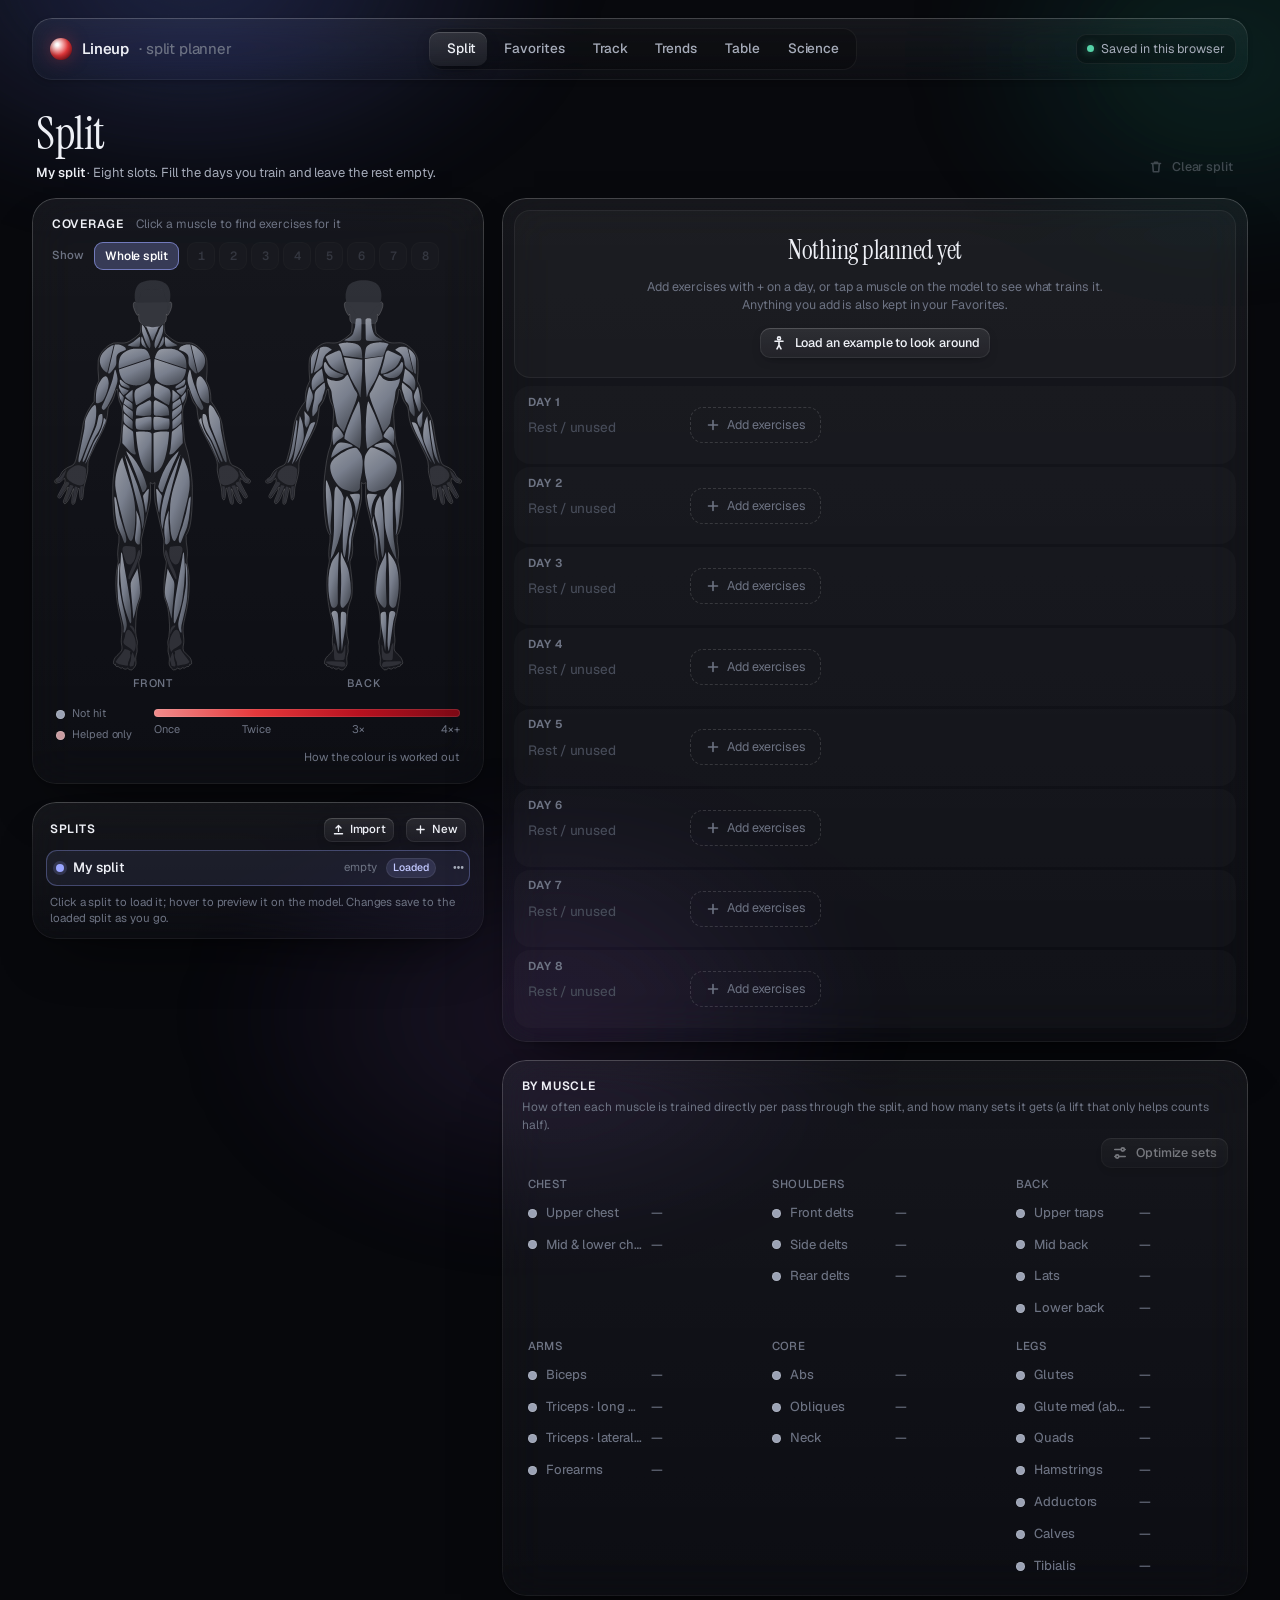
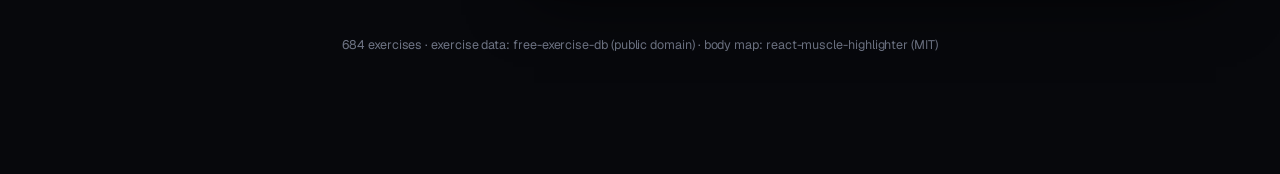
==== commit e116af0d: "Optimize sets: propose sets per exercise from the sets each muscle gets A button on the By muscle ca" ====
--- a/Lineup.html
+++ b/Lineup.html
@@ -1111,6 +1111,36 @@
   .photo img.b { animation: none; opacity: 0; }
 }
 
+/* ---------- Optimize sets (By muscle → panel) ---------- */
+.cov-card .cover-head .opt-btn { margin-left: auto; align-self: center; }
+.opt-sheet { display: grid; gap: 18px; }
+.opt-hero h3 { margin: 0 0 6px; }
+.opt-target { display: grid; gap: 8px; }
+.opt-aim { display: flex; flex-wrap: wrap; align-items: center; gap: 8px 10px; font-size: 13.5px; color: var(--ink-2); }
+.opt-aim-note { margin: 0; font-size: 13px; color: var(--ink-1); }
+.opt-target .sub { margin: 0; font-size: 12px; line-height: 1.5; color: var(--ink-3); }
+.opt-total { display: flex; flex-wrap: wrap; align-items: center; justify-content: space-between; gap: 10px; padding: 12px 14px; border-radius: 14px; font-size: 13.5px; color: var(--ink-2); background: rgba(255, 255, 255, 0.035); box-shadow: inset 0 0 0 1px var(--hair); }
+.opt-total b { color: var(--ink-1); font-size: 15px; }
+.opt-total .arr, .opt-row .arr { margin: 0 7px; color: var(--ink-3); }
+.opt-list { display: grid; gap: 6px; margin-top: 8px; }
+.opt-row { display: grid; grid-template-columns: 22px minmax(0, 1fr) auto; align-items: center; gap: 12px; width: 100%; padding: 10px 12px; border: 0; border-radius: 12px; text-align: left; color: var(--ink-3); cursor: pointer;
+  background: rgba(255, 255, 255, 0.025); box-shadow: inset 0 0 0 1px var(--hair); transition: background var(--t-fast), color var(--t-fast); }
+.opt-row:hover { background: rgba(255, 255, 255, 0.05); }
+.opt-row.on { color: var(--ink-2); }
+.opt-row .box { display: grid; place-items: center; width: 20px; height: 20px; border-radius: 6px; box-shadow: inset 0 0 0 1.5px var(--line-2); }
+.opt-row.on .box { background: rgba(154, 165, 255, 0.22); box-shadow: inset 0 0 0 1.5px rgba(154, 165, 255, 0.6); color: #c4c9ff; }
+.opt-row .box svg { width: 13px; height: 13px; }
+.opt-row .what { display: grid; gap: 2px; min-width: 0; }
+.opt-row .nm { font-size: 13.5px; font-weight: 540; color: var(--ink-1); overflow: hidden; text-overflow: ellipsis; white-space: nowrap; }
+.opt-row:not(.on) .nm { color: var(--ink-3); text-decoration: line-through; text-decoration-color: rgba(255, 255, 255, 0.25); }
+.opt-row .what .sub { font-size: 11.5px; color: var(--ink-3); overflow: hidden; text-overflow: ellipsis; white-space: nowrap; }
+.opt-row .chg { font-size: 14px; color: var(--ink-3); white-space: nowrap; }
+.opt-row.on .chg b { color: var(--ink-1); }
+.opt-none { display: flex; align-items: center; gap: 8px; padding: 12px 14px; border-radius: 12px; font-size: 13px; color: var(--ink-2); background: rgba(127, 224, 204, 0.05); box-shadow: inset 0 0 0 1px rgba(127, 224, 204, 0.18); }
+.opt-none svg { width: 15px; height: 15px; color: var(--good); }
+.opt-under .sub { margin: 4px 0 8px; font-size: 12px; color: var(--ink-3); }
+.opt-under .chip b { margin-left: 6px; color: var(--ink-1); font-weight: 560; }
+
 </style>
 </head>
 <body>
@@ -1135,8 +1165,8 @@
 
   <script type="application/json" id="lb-catalog">{"source":"free-exercise-db (public domain, github.com/yuhonas/free-exercise-db); zones mapped by hand, or by rule where marked auto, in tools/build_catalog.py","imageBase":"https://raw.githubusercontent.com/yuhonas/free-exercise-db/main/exercises/","groups":["Chest","Shoulders","Back","Arms","Core","Legs"],"muscles":[{"id":"chest_upper","name":"Upper chest","short":"Upper chest","group":"Chest","note":"The clavicular head: the band under the collarbone."},{"id":"chest_lower","name":"Mid & lower chest","short":"Mid chest","group":"Chest","note":"The sternal and costal heads: the bulk of the chest."},{"id":"delt_front","name":"Front delts","short":"Front delts","group":"Shoulders"},{"id":"delt_side","name":"Side delts","short":"Side delts","group":"Shoulders"},{"id":"delt_rear","name":"Rear delts","short":"Rear delts","group":"Shoulders"},{"id":"traps_upper","name":"Upper traps","short":"Upper traps","group":"Back"},{"id":"mid_back","name":"Mid back","short":"Mid back","group":"Back","note":"Mid and lower traps, rhomboids and the muscles on the shoulder blade."},{"id":"lats","name":"Lats","short":"Lats","group":"Back","note":"Lats and teres major."},{"id":"lower_back","name":"Lower back","short":"Lower back","group":"Back","note":"Spinal erectors."},{"id":"biceps","name":"Biceps","short":"Biceps","group":"Arms"},{"id":"tri_long","name":"Triceps · long head","short":"Tri long head","group":"Arms","note":"The head that crosses the shoulder; overhead work stretches it most."},{"id":"tri_lat","name":"Triceps · lateral & medial","short":"Tri lateral","group":"Arms","note":"The two heads that only cross the elbow; presses and pushdowns."},{"id":"forearms","name":"Forearms","short":"Forearms","group":"Arms"},{"id":"abs","name":"Abs","short":"Abs","group":"Core"},{"id":"obliques","name":"Obliques","short":"Obliques","group":"Core"},{"id":"neck","name":"Neck","short":"Neck","group":"Core"},{"id":"glutes","name":"Glutes","short":"Glutes","group":"Legs"},{"id":"glute_med","name":"Glute med (abductors)","short":"Glute med","group":"Legs","note":"Glute medius and minimus: the side of the hip."},{"id":"quads","name":"Quads","short":"Quads","group":"Legs"},{"id":"hamstrings","name":"Hamstrings","short":"Hamstrings","group":"Legs"},{"id":"adductors","name":"Adductors","short":"Adductors","group":"Legs"},{"id":"calves","name":"Calves","short":"Calves","group":"Legs"},{"id":"tibialis","name":"Tibialis","short":"Tibialis","group":"Legs"}],"exercises":[{"id":"Barbell_Bench_Press_-_Medium_Grip","name":"Barbell Bench Press","eq":"barbell","kind":"push","p":["chest_lower"],"s":["chest_upper","delt_front","tri_lat"],"group":"Chest","mech":"compound","how":["Lie back on a flat bench. Using a medium width grip (a grip that creates a 90-degree angle in the middle of the movement between the forearms and the upper arms), lift the bar from the rack and hold it straight over you with your arms locked. This will be your starting position.","From the starting position, breathe in and begin coming down slowly until the bar touches your middle chest.","After a brief pause, push the bar back to the starting position as you breathe out. Focus on pushing the bar using your chest muscles. Lock your arms and squeeze your chest in the contracted position at the top of the motion, hold for a second and then start coming down slowly again. Tip: Ideally, lowering the weight should take about twice as long as raising it.","Repeat the movement for the prescribed amount of repetitions.","When you are done, place the bar back in the rack."],"img":2,"src":"Barbell Bench Press - Medium Grip","words":"flat bench"},{"id":"Barbell_Incline_Bench_Press_-_Medium_Grip","name":"Incline Barbell Press","eq":"barbell","kind":"push","p":["chest_upper"],"s":["chest_lower","delt_front","tri_lat"],"group":"Chest","mech":"compound","how":["Lie back on an incline bench. Using a medium-width grip (a grip that creates a 90-degree angle in the middle of the movement between the forearms and the upper arms), lift the bar from the rack and hold it straight over you with your arms locked. This will be your starting position.","As you breathe in, come down slowly until you feel the bar on you upper chest.","After a second pause, bring the bar back to the starting position as you breathe out and push the bar using your chest muscles. Lock your arms in the contracted position, squeeze your chest, hold for a second and then start coming down slowly again. Tip: it should take at least twice as long to go down than to come up.","Repeat the movement for the prescribed amount of repetitions.","When you are done, place the bar back in the rack."],"img":2,"src":"Barbell Incline Bench Press - Medium Grip","words":"incline bench"},{"id":"Decline_Barbell_Bench_Press","name":"Decline Barbell Press","eq":"barbell","kind":"push","p":["chest_lower"],"s":["delt_front","tri_lat"],"group":"Chest","mech":"compound","how":["Secure your legs at the end of the decline bench and slowly lay down on the bench.","Using a medium width grip (a grip that creates a 90-degree angle in the middle of the movement between the forearms and the upper arms), lift the bar from the rack and hold it straight over you with your arms locked. The arms should be perpendicular to the floor. This will be your starting position. Tip: In order to protect your rotator cuff, it is best if you have a spotter help you lift the barbell off the rack.","As you breathe in, come down slowly until you feel the bar on your lower chest.","After a second pause, bring the bar back to the starting position as you breathe out and push the bar using your chest muscles. Lock your arms and squeeze your chest in the contracted position, hold for a second and then start coming down slowly again. Tip: It should take at least twice as long to go down than to come up).","Repeat the movement for the prescribed amount of repetitions.","When you are done, place the bar back in the rack."],"img":2,"src":"Decline Barbell Bench Press"},{"id":"Dumbbell_Bench_Press","name":"Dumbbell Bench Press","eq":"dumbbell","kind":"push","p":["chest_lower"],"s":["chest_upper","delt_front","tri_lat"],"group":"Chest","mech":"compound","how":["Lie down on a flat bench with a dumbbell in each hand resting on top of your thighs. The palms of your hands will be facing each other.","Then, using your thighs to help raise the dumbbells up, lift the dumbbells one at a time so that you can hold them in front of you at shoulder width.","Once at shoulder width, rotate your wrists forward so that the palms of your hands are facing away from you. The dumbbells should be just to the sides of your chest, with your upper arm and forearm creating a 90 degree angle. Be sure to maintain full control of the dumbbells at all times. This will be your starting position.","Then, as you breathe out, use your chest to push the dumbbells up. Lock your arms at the top of the lift and squeeze your chest, hold for a second and then begin coming down slowly. Tip: Ideally, lowering the weight should take about twice as long as raising it.","Repeat the movement for the prescribed amount of repetitions of your training program."],"img":2,"src":"Dumbbell Bench Press","words":"flat db press"},{"id":"Incline_Dumbbell_Press","name":"Incline Dumbbell Press","eq":"dumbbell","kind":"push","p":["chest_upper"],"s":["chest_lower","delt_front","tri_lat"],"group":"Chest","mech":"compound","how":["Lie back on an incline bench with a dumbbell in each hand atop your thighs. The palms of your hands will be facing each other.","Then, using your thighs to help push the dumbbells up, lift the dumbbells one at a time so that you can hold them at shoulder width.","Once you have the dumbbells raised to shoulder width, rotate your wrists forward so that the palms of your hands are facing away from you. This will be your starting position.","Be sure to keep full control of the dumbbells at all times. Then breathe out and push the dumbbells up with your chest.","Lock your arms at the top, hold for a second, and then start slowly lowering the weight. Tip Ideally, lowering the weights should take about twice as long as raising them.","Repeat the movement for the prescribed amount of repetitions.","When you are done, place the dumbbells back on your thighs and then on the floor. This is the safest manner to release the dumbbells."],"img":2,"src":"Incline Dumbbell Press","words":"incline db press"},{"id":"Decline_Dumbbell_Bench_Press","name":"Decline Dumbbell Press","eq":"dumbbell","kind":"push","p":["chest_lower"],"s":["delt_front","tri_lat"],"group":"Chest","mech":"compound","how":["Secure your legs at the end of the decline bench and lie down with a dumbbell on each hand on top of your thighs. The palms of your hand will be facing each other.","Once you are laying down, move the dumbbells in front of you at shoulder width.","Once at shoulder width, rotate your wrists forward so that the palms of your hands are facing away from you. This will be your starting position.","Bring down the weights slowly to your side as you breathe out. Keep full control of the dumbbells at all times. Tip: Throughout the motion, the forearms should always be perpendicular to the floor.","As you breathe out, push the dumbbells up using your pectoral muscles. Lock your arms in the contracted position, squeeze your chest, hold for a second and then start coming down slowly. Tip: It should take at least twice as long to go down than to come up..","Repeat the movement for the prescribed amount of repetitions of your training program."],"img":2,"src":"Decline Dumbbell Bench Press"},{"id":"Smith_Machine_Bench_Press","name":"Smith Machine Bench Press","eq":"machine","kind":"push","p":["chest_lower"],"s":["chest_upper","delt_front","tri_lat"],"group":"Chest","mech":"compound","how":["Place a flat bench underneath the smith machine. Now place the barbell at a height that you can reach when lying down and your arms are almost fully extended. Once the weight you need is selected, lie down on the flat bench. Using a pronated grip that is wider than shoulder width, unlock the bar from the rack and hold it straight over you with your arms locked. This will be your starting position.","As you breathe in, come down slowly until you feel the bar on your middle chest.","After a second pause, bring the bar back to the starting position as you breathe out and push the bar using your chest muscles. Lock your arms in the contracted position, hold for a second and then start coming down slowly again. Tip: It should take at least twice as long to go down than to come up.","Repeat the movement for the prescribed amount of repetitions.","When you are done, lock the bar back in the rack."],"img":2,"src":"Smith Machine Bench Press","words":"smith flat"},{"id":"Smith_Machine_Incline_Bench_Press","name":"Smith Machine Incline Press","eq":"machine","kind":"push","p":["chest_upper"],"s":["chest_lower","delt_front","tri_lat"],"group":"Chest","mech":"compound","how":["Place an incline bench underneath the smith machine. Place the barbell at a height that you can reach when lying down and your arms are almost fully extended. Once the weight you need is selected, lie down on the incline bench and make sure your upper chest is aligned with the barbell. Using a pronated grip (palms facing forward) that is wider than shoulder width, unlock the bar from the rack and hold it straight over you with your arms locked. This will be your starting position.","As you breathe in, come down slowly until you feel the bar on your upper chest.","After a second pause, bring the bar back to the starting position as you breathe out and push the bar using your chest muscles. Lock your arms in the contracted position, hold for a second and then start coming down slowly again. Tip: It should take at least twice as long to go down than to come up.","Repeat the movement for the prescribed amount of repetitions.","When you are done, place the bar back in the rack."],"img":2,"src":"Smith Machine Incline Bench Press","words":"smith incline"},{"id":"Machine_Bench_Press","name":"Machine Chest Press","eq":"machine","kind":"push","p":["chest_lower"],"s":["chest_upper","delt_front","tri_lat"],"group":"Chest","mech":"compound","how":["Sit down on the Chest Press Machine and select the weight.","Step on the lever provided by the machine since it will help you to bring the handles forward so that you can grab the handles and fully extend the arms.","Grab the handles with a palms-down grip and lift your elbows so that your upper arms are parallel to the floor to the sides of your torso. Tip: Your forearms will be pointing forward since you are grabbing the handles. Once you bring the handles forward and extend the arms you will be at the starting position.","Now bring the handles back towards you as you breathe in.","Push the handles away from you as you flex your pecs and you breathe out. Hold the contraction for a second before going back to the starting position.","Repeat for the recommended amount of reps.","When finished step on the lever again and slowly get the handles back to their original place."],"img":2,"src":"Machine Bench Press","words":"seated chest press"},{"id":"Leverage_Incline_Chest_Press","name":"Incline Machine Press","eq":"machine","kind":"push","p":["chest_upper"],"s":["chest_lower","delt_front","tri_lat"],"group":"Chest","mech":"compound","how":["Load an appropriate weight onto the pins and adjust the seat for your height. The handles should be near the top of the pectorals at the beginning of the motion. Your chest and head should be up and your shoulder blades retracted. This will be your starting position.","Press the handles forward by extending through the elbow.","After a brief pause at the top, return the weight just above the start position, keeping tension on the muscles by not returning the weight to the stops until the set is complete."],"img":2,"src":"Leverage Incline Chest Press","words":"hammer strength incline plate loaded"},{"id":"Leverage_Chest_Press","name":"Plate-Loaded Chest Press","eq":"machine","kind":"push","p":["chest_lower"],"s":["chest_upper","delt_front","tri_lat"],"group":"Chest","mech":"compound","how":["Load an appropriate weight onto the pins and adjust the seat for your height. The handles should be near the bottom or middle of the pectorals at the beginning of the motion.","Your chest and head should be up and your shoulder blades retracted. This will be your starting position.","Press the handles forward by extending through the elbow.","After a brief pause at the top, return the weight just above the start position, keeping tension on the muscles by not returning the weight to the stops until the set is complete."],"img":2,"src":"Leverage Chest Press","words":"hammer strength"},{"id":"Cable_Chest_Press","name":"Cable Chest Press","eq":"cable","kind":"push","p":["chest_lower"],"s":["chest_upper","delt_front","tri_lat"],"group":"Chest","mech":"compound","how":["Adjust the weight to an appropriate amount and be seated, grasping the handles. Your upper arms should be about 45 degrees to the body, with your head and chest up. The elbows should be bent to about 90 degrees. This will be your starting position.","Begin by extending through the elbow, pressing the handles together straight in front of you. Keep your shoulder blades retracted as you execute the movement.","After pausing at full extension, return to th starting position, keeping tension on the cables.","You can also execute this movement with your back off the pad, at an incline or decline, or alternate hands."],"img":2,"src":"Cable Chest Press"},{"id":"Butterfly","name":"Pec Deck","eq":"machine","kind":"push","p":["chest_lower"],"s":["chest_upper","delt_front"],"group":"Chest","mech":"isolation","how":["Sit on the machine with your back flat on the pad.","Take hold of the handles. Tip: Your upper arms should be positioned parallel to the floor; adjust the machine accordingly. This will be your starting position.","Push the handles together slowly as you squeeze your chest in the middle. Breathe out during this part of the motion and hold the contraction for a second.","Return back to the starting position slowly as you inhale until your chest muscles are fully stretched.","Repeat for the recommended amount of repetitions."],"img":2,"src":"Butterfly","words":"machine fly butterfly"},{"id":"Dumbbell_Flyes","name":"Dumbbell Fly","eq":"dumbbell","kind":"push","p":["chest_lower"],"s":["chest_upper","delt_front"],"group":"Chest","mech":"isolation","how":["Lie down on a flat bench with a dumbbell on each hand resting on top of your thighs. The palms of your hand will be facing each other.","Then using your thighs to help raise the dumbbells, lift the dumbbells one at a time so you can hold them in front of you at shoulder width with the palms of your hands facing each other. Raise the dumbbells up like you're pressing them, but stop and hold just before you lock out. This will be your starting position.","With a slight bend on your elbows in order to prevent stress at the biceps tendon, lower your arms out at both sides in a wide arc until you feel a stretch on your chest. Breathe in as you perform this portion of the movement. Tip: Keep in mind that throughout the movement, the arms should remain stationary; the movement should only occur at the shoulder joint.","Return your arms back to the starting position as you squeeze your chest muscles and breathe out. Tip: Make sure to use the same arc of motion used to lower the weights.","Hold for a second at the contracted position and repeat the movement for the prescribed amount of repetitions."],"img":2,"src":"Dumbbell Flyes","words":"flye"},{"id":"Incline_Dumbbell_Flyes","name":"Incline Dumbbell Fly","eq":"dumbbell","kind":"push","p":["chest_upper"],"s":["chest_lower","delt_front"],"group":"Chest","mech":"compound","how":["Hold a dumbbell on each hand and lie on an incline bench that is set to an incline angle of no more than 30 degrees.","Extend your arms above you with a slight bend at the elbows.","Now rotate the wrists so that the palms of your hands are facing you. Tip: The pinky fingers should be next to each other. This will be your starting position.","As you breathe in, start to slowly lower the arms to the side while keeping the arms extended and while rotating the wrists until the palms of the hand are facing each other. Tip: At the end of the movement the arms will be by your side with the palms facing the ceiling.","As you exhale start to bring the dumbbells back up to the starting position by reversing the motion and rotating the hands so that the pinky fingers are next to each other again. Tip: Keep in mind that the movement will only happen at the shoulder joint and at the wrist. There is no motion that happens at the elbow joint.","Repeat for the recommended amount of repetitions."],"img":2,"src":"Incline Dumbbell Flyes","words":"flye"},{"id":"Cable_Crossover","name":"Cable Crossover (high to low)","eq":"cable","kind":"push","p":["chest_lower"],"s":["delt_front"],"group":"Chest","mech":"isolation","how":["To get yourself into the starting position, place the pulleys on a high position (above your head), select the resistance to be used and hold the pulleys in each hand.","Step forward in front of an imaginary straight line between both pulleys while pulling your arms together in front of you. Your torso should have a small forward bend from the waist. This will be your starting position.","With a slight bend on your elbows in order to prevent stress at the biceps tendon, extend your arms to the side (straight out at both sides) in a wide arc until you feel a stretch on your chest. Breathe in as you perform this portion of the movement. Tip: Keep in mind that throughout the movement, the arms and torso should remain stationary; the movement should only occur at the shoulder joint.","Return your arms back to the starting position as you breathe out. Make sure to use the same arc of motion used to lower the weights.","Hold for a second at the starting position and repeat the movement for the prescribed amount of repetitions."],"img":2,"src":"Cable Crossover","words":"cable fly"},{"id":"Low_Cable_Crossover","name":"Low-to-High Cable Fly","eq":"cable","kind":"push","p":["chest_upper"],"s":["chest_lower","delt_front"],"group":"Chest","mech":"isolation","how":["To move into the starting position, place the pulleys at the low position, select the resistance to be used and grasp a handle in each hand.","Step forward, gaining tension in the pulleys. Your palms should be facing forward, hands below the waist, and your arms straight. This will be your starting position.","With a slight bend in your arms, draw your hands upward and toward the midline of your body. Your hands should come together in front of your chest, palms facing up.","Return your arms back to the starting position after a brief pause."],"img":2,"src":"Low Cable Crossover","words":"low cable crossover"},{"id":"Flat_Bench_Cable_Flyes","name":"Cable Fly on a Bench","eq":"cable","kind":"push","p":["chest_lower"],"s":["chest_upper","delt_front"],"group":"Chest","mech":"isolation","how":["Position a flat bench between two low pulleys so that when you are laying on it, your chest will be lined up with the cable pulleys.","Lay flat on the bench and keep your feet on the ground.","Have someone hand you the handles on each hand. You will grab each single handle attachment with a palms up grip.","Extend your arms by your side with a slight bend on your elbows. Tip: You will keep this bend constant through the whole movement. Your arms should be parallel to the floor. This is your starting position.","Now start lifting the arms in a semi-circle motion directly in front of you by pulling the cables together until both hands meet at the top of the movement. Squeeze your chest as you perform this motion and breathe out during this movement. Also, hold the contraction for a second at the top. Tip: When performed correctly, at the top position of this movement, your arms should be perpendicular to your torso and the floor touching above your chest.","Slowly come back to the starting position.","Repeat for the recommended amount of repetitions."],"img":2,"src":"Flat Bench Cable Flyes","words":"flye"},{"id":"Incline_Cable_Flye","name":"Incline Cable Fly","eq":"cable","kind":"push","p":["chest_upper"],"s":["chest_lower","delt_front"],"group":"Chest","mech":"isolation","how":["To get yourself into the starting position, set the pulleys at the floor level (lowest level possible on the machine that is below your torso).","Place an incline bench (set at 45 degrees) in between the pulleys, select a weight on each one and grab a pulley on each hand.","With a handle on each hand, lie on the incline bench and bring your hands together at arms length in front of your face. This will be your starting position.","With a slight bend of your elbows (in order to prevent stress at the biceps tendon), lower your arms out at both sides in a wide arc until you feel a stretch on your chest. Breathe in as you perform this portion of the movement. Tip: Keep in mind that throughout the movement, the arms should remain stationary. The movement should only occur at the shoulder joint.","Return your arms back to the starting position as you squeeze your chest muscles and exhale. Hold the contracted position for a second. Tip: Make sure to use the same arc of motion used to lower the weights.","Repeat the movement for the prescribed amount of repetitions."],"img":2,"src":"Incline Cable Flye","words":"flye"},{"id":"Pushups","name":"Push-Up","eq":"bodyweight","kind":"push","p":["chest_lower"],"s":["chest_upper","delt_front","tri_lat"],"group":"Chest","mech":"compound","how":["Lie on the floor face down and place your hands about 36 inches apart while holding your torso up at arms length.","Next, lower yourself downward until your chest almost touches the floor as you inhale.","Now breathe out and press your upper body back up to the starting position while squeezing your chest.","After a brief pause at the top contracted position, you can begin to lower yourself downward again for as many repetitions as needed."],"img":2,"src":"Pushups","words":"pushup press up"},{"id":"Decline_Push-Up","name":"Feet-Elevated Push-Up","eq":"bodyweight","kind":"push","p":["chest_upper"],"s":["chest_lower","delt_front","tri_lat"],"group":"Chest","mech":"compound","how":["Lie on the floor face down and place your hands about 36 inches apart while holding your torso up at arms length. Move your feet up to a box or bench. This will be your starting position.","Next, lower yourself downward until your chest almost touches the floor as you inhale.","Now breathe out and press your upper body back up to the starting position while squeezing your chest.","After a brief pause at the top contracted position, you can begin to lower yourself downward again for as many repetitions as needed."],"img":2,"src":"Decline Push-Up","words":"decline pushup"},{"id":"Dips_-_Chest_Version","name":"Chest Dip","eq":"bodyweight","kind":"push","p":["chest_lower"],"s":["delt_front","tri_lat"],"group":"Chest","mech":"compound","how":["For this exercise you will need access to parallel bars. To get yourself into the starting position, hold your body at arms length (arms locked) above the bars.","While breathing in, lower yourself slowly with your torso leaning forward around 30 degrees or so and your elbows flared 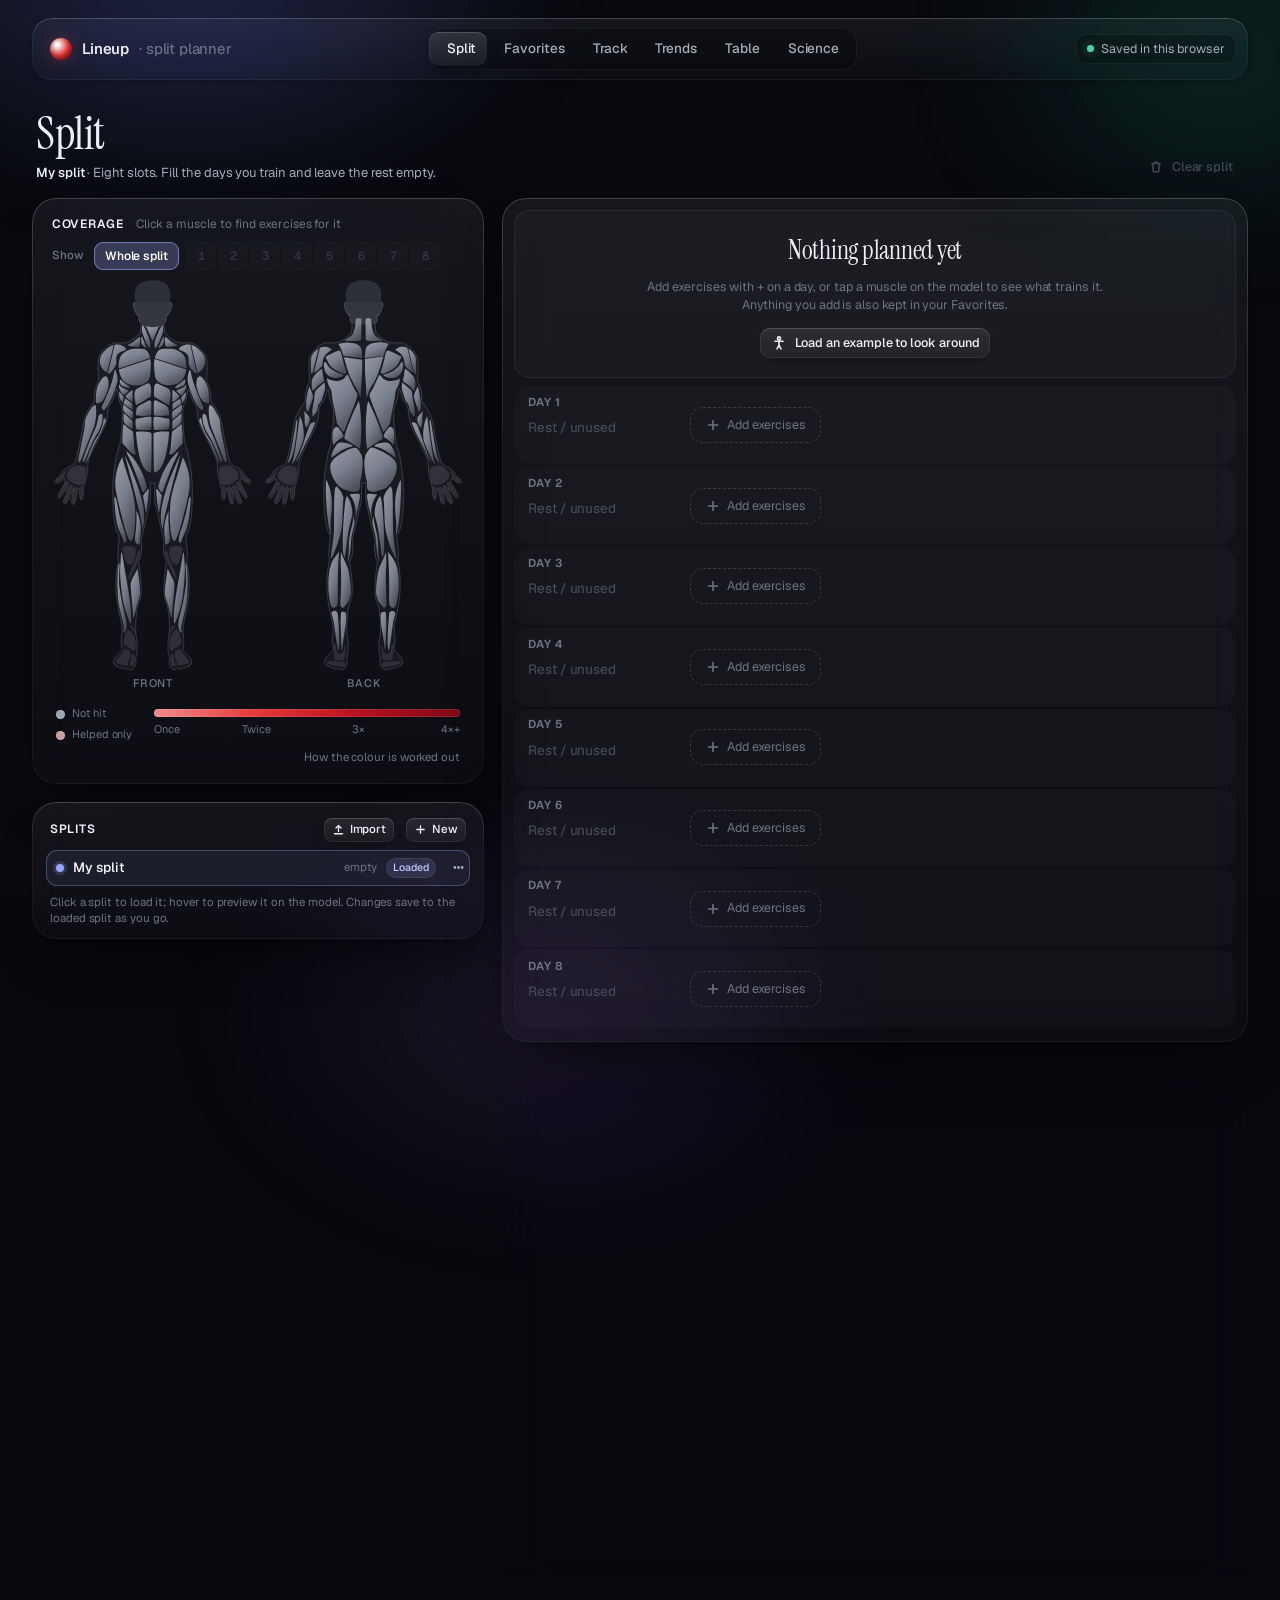
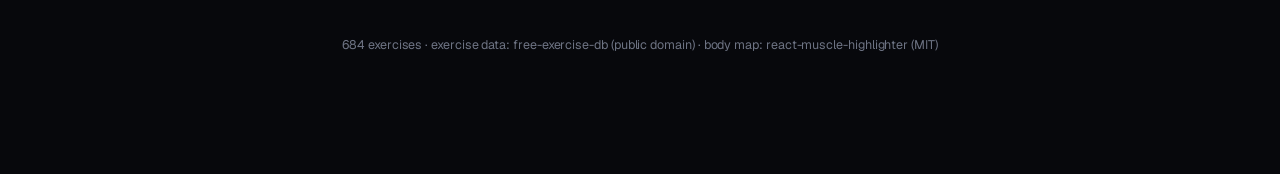
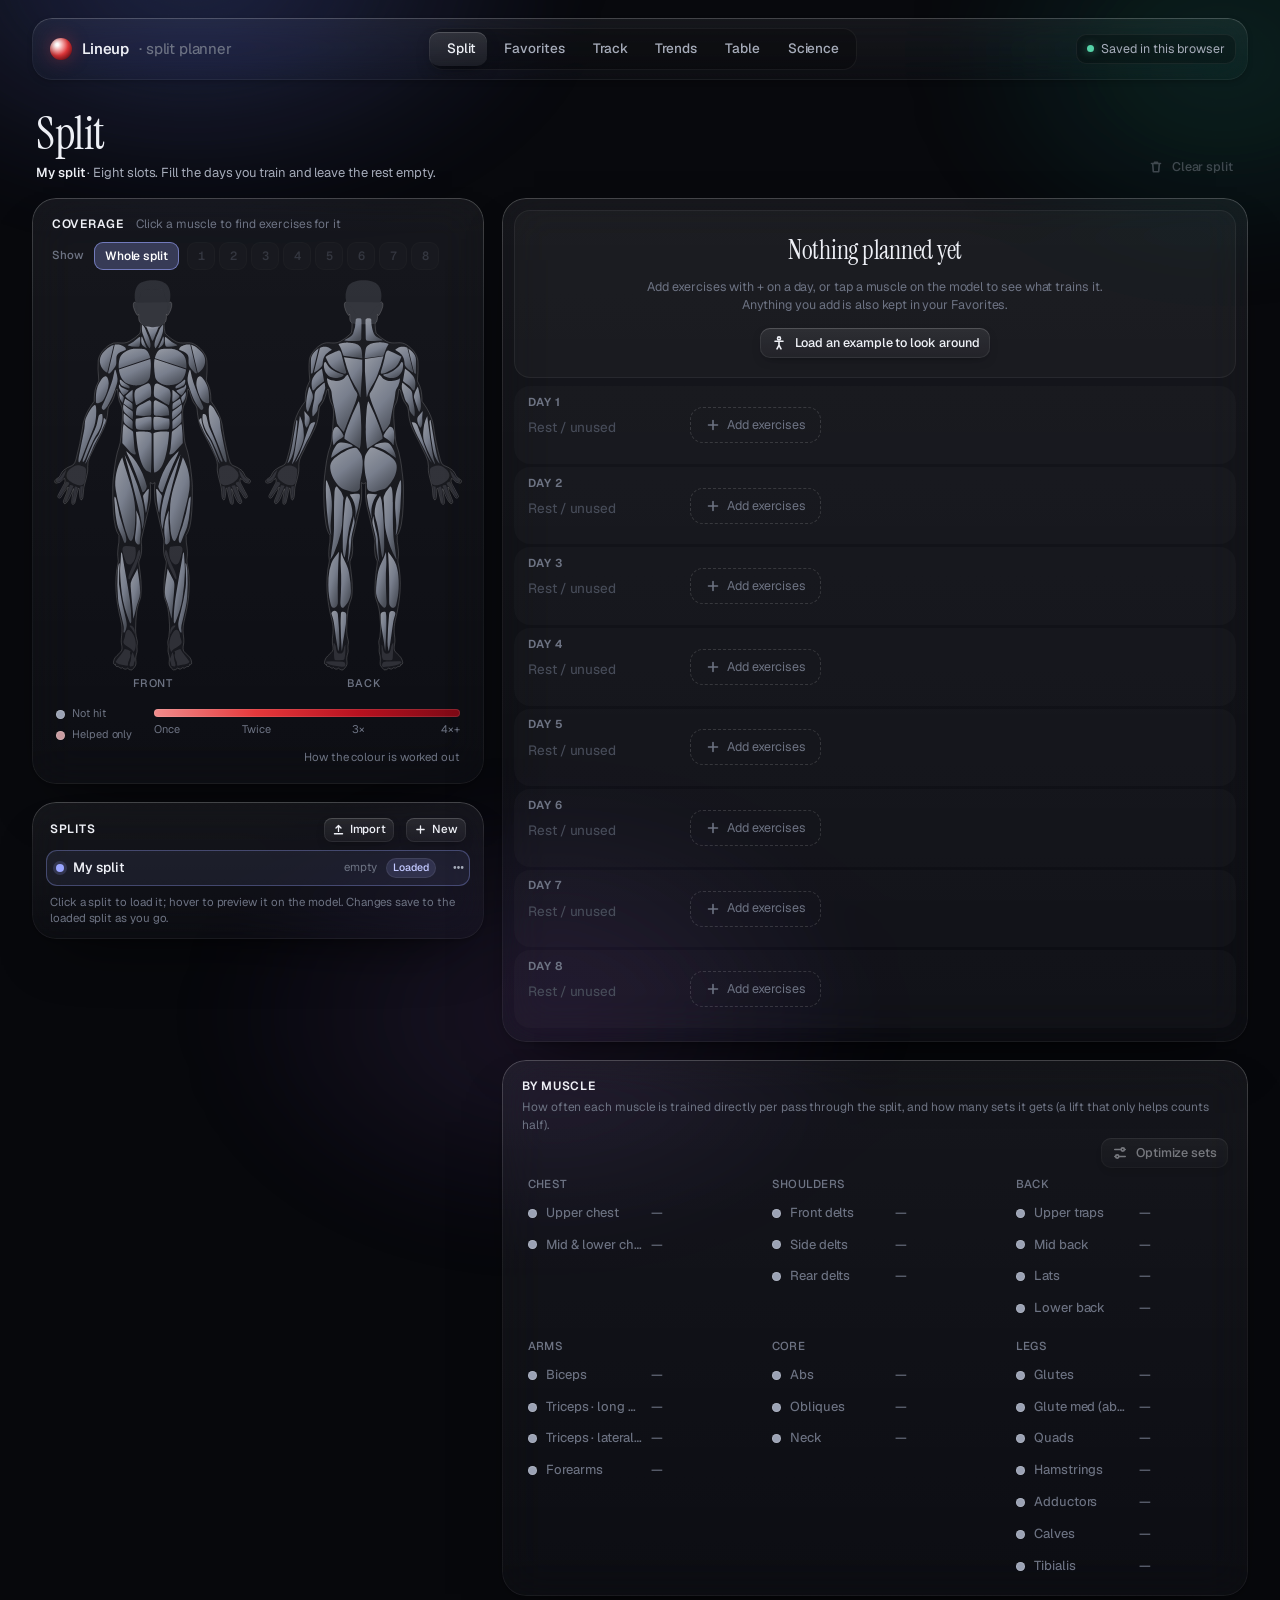
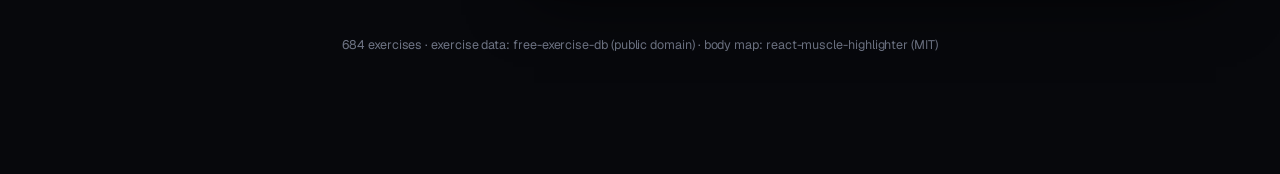
